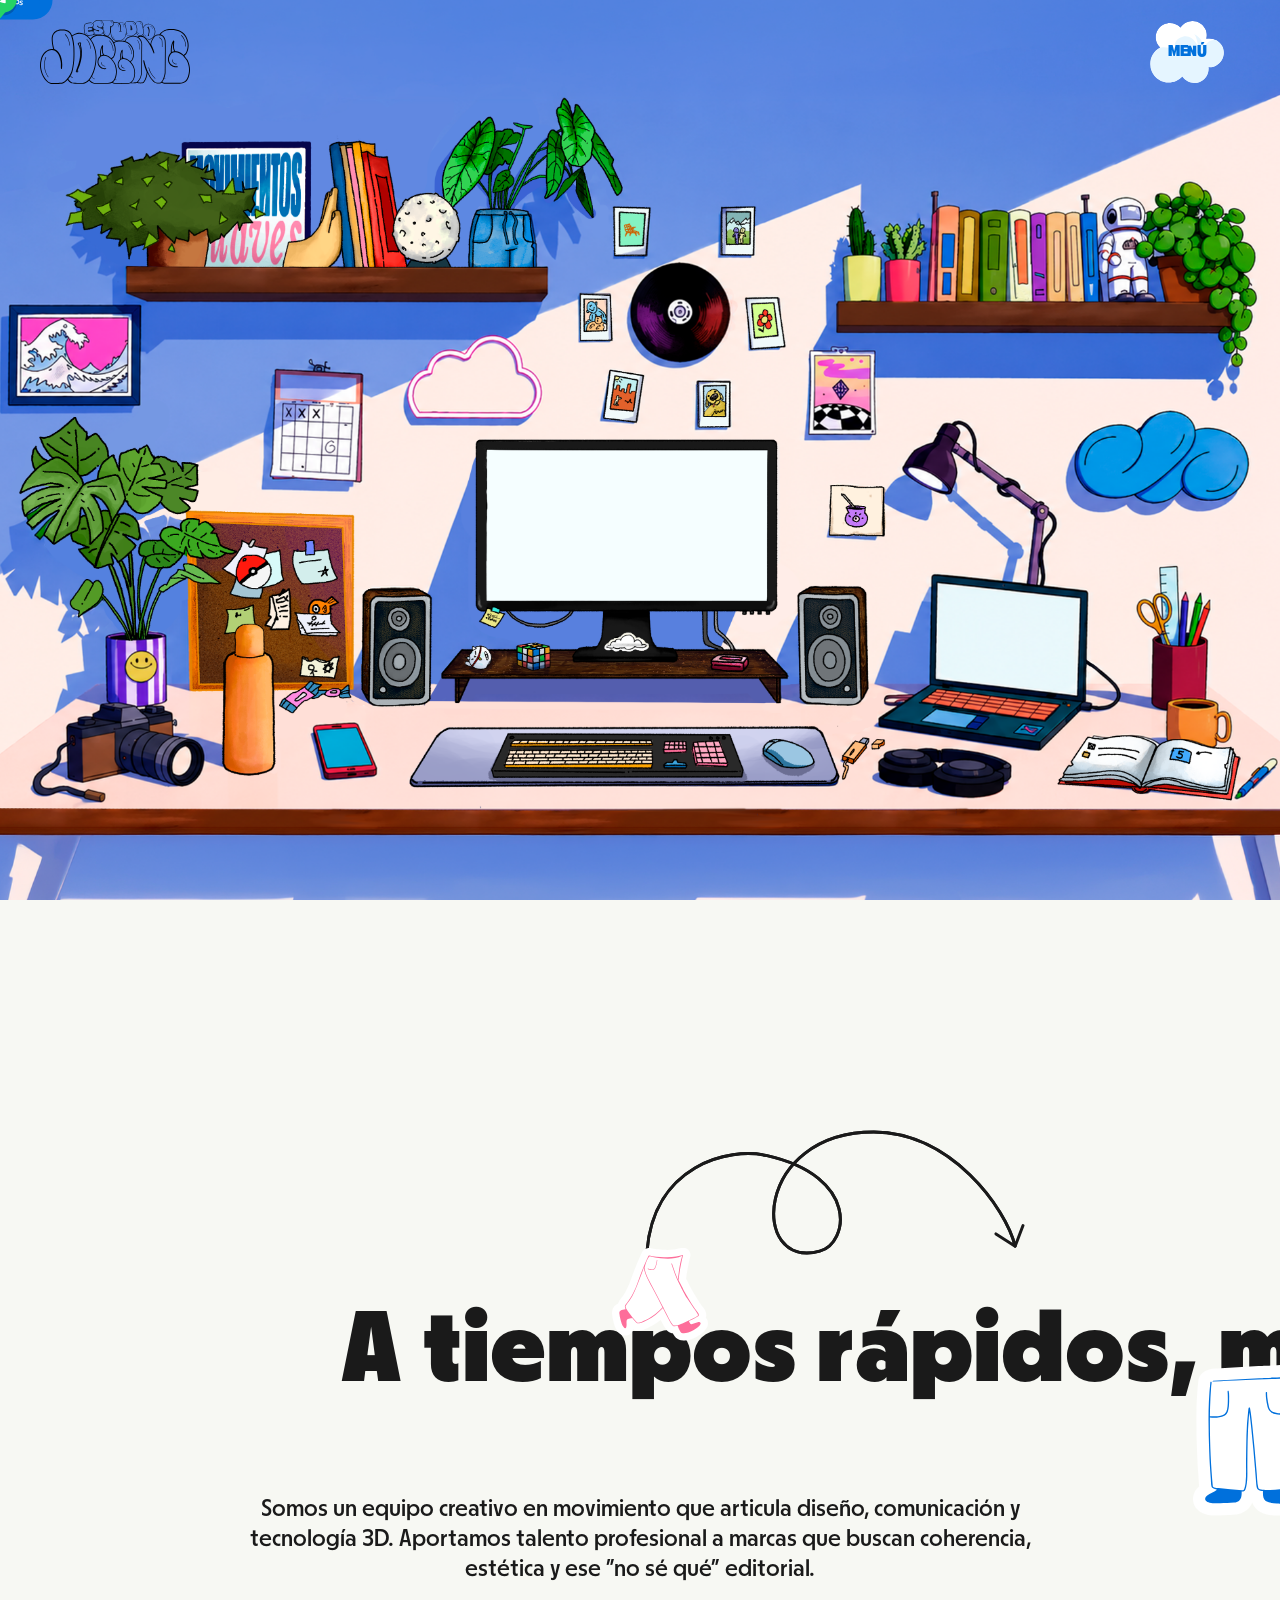
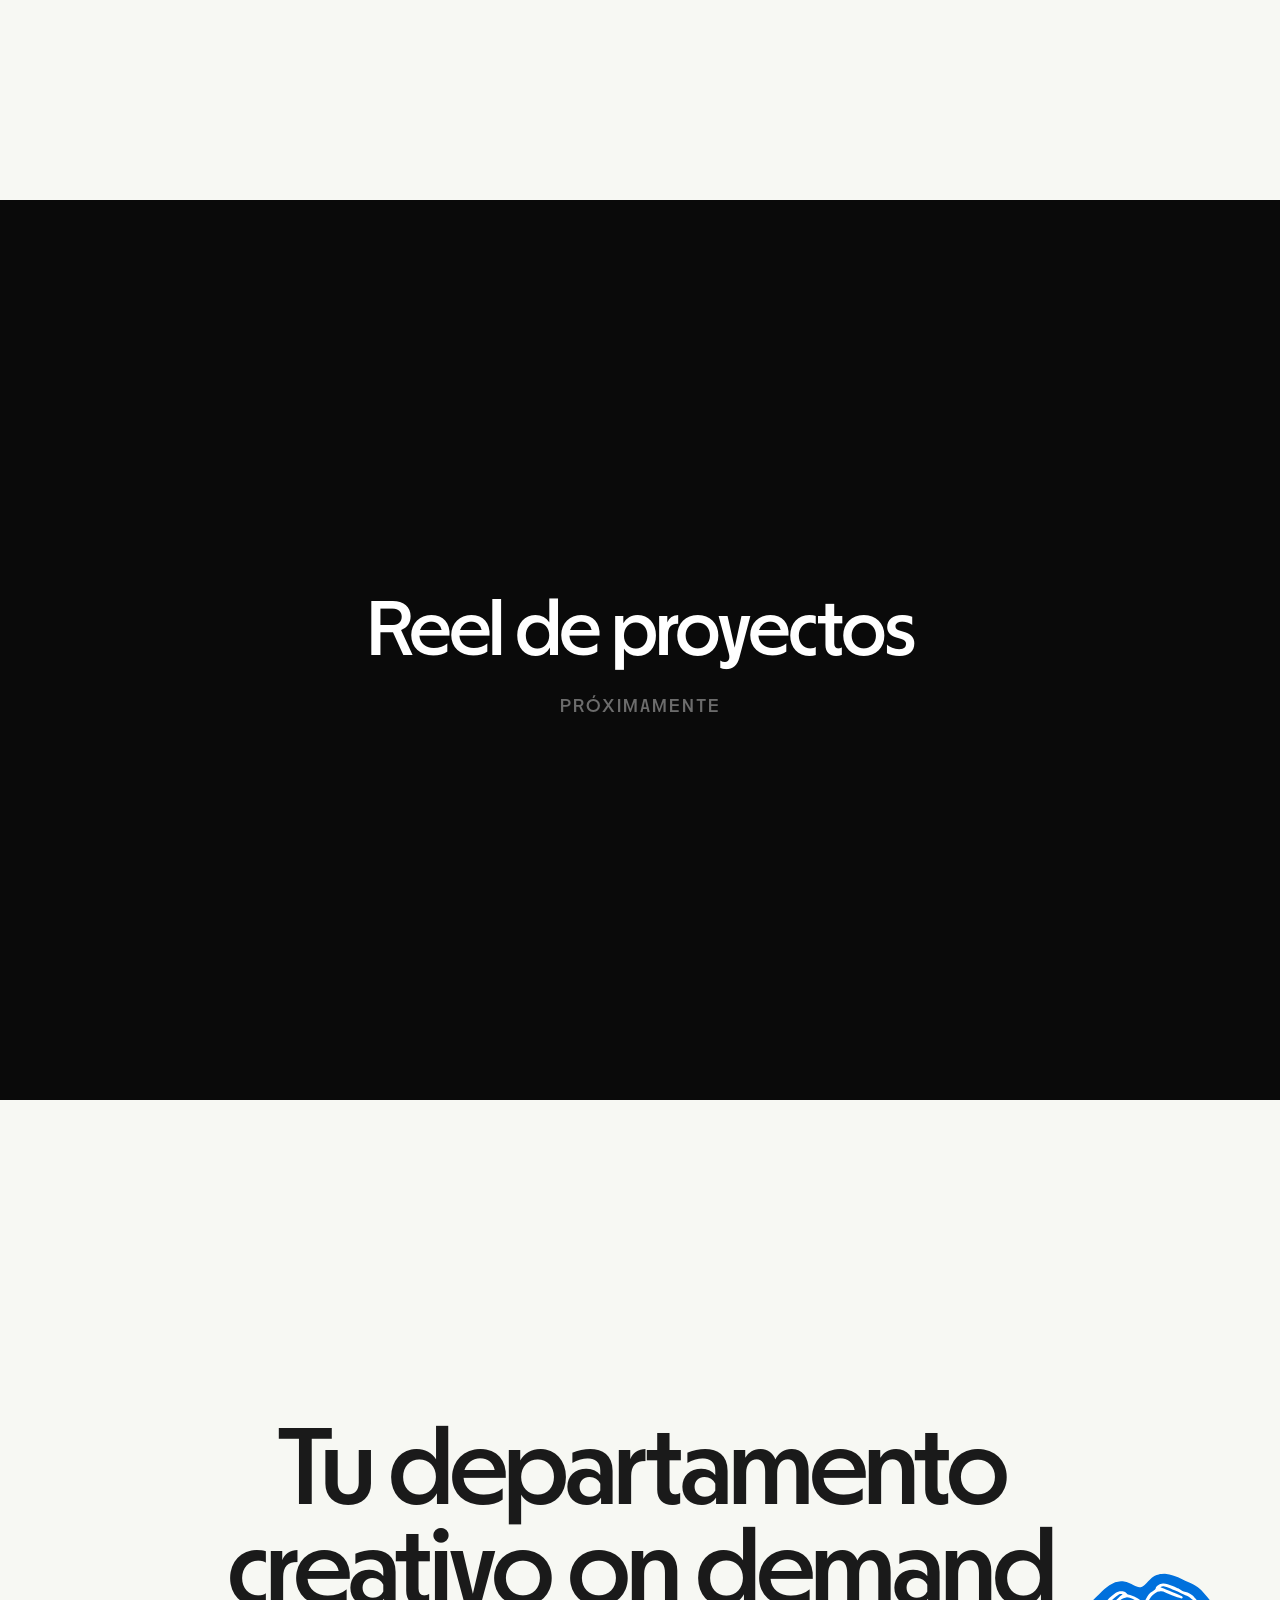
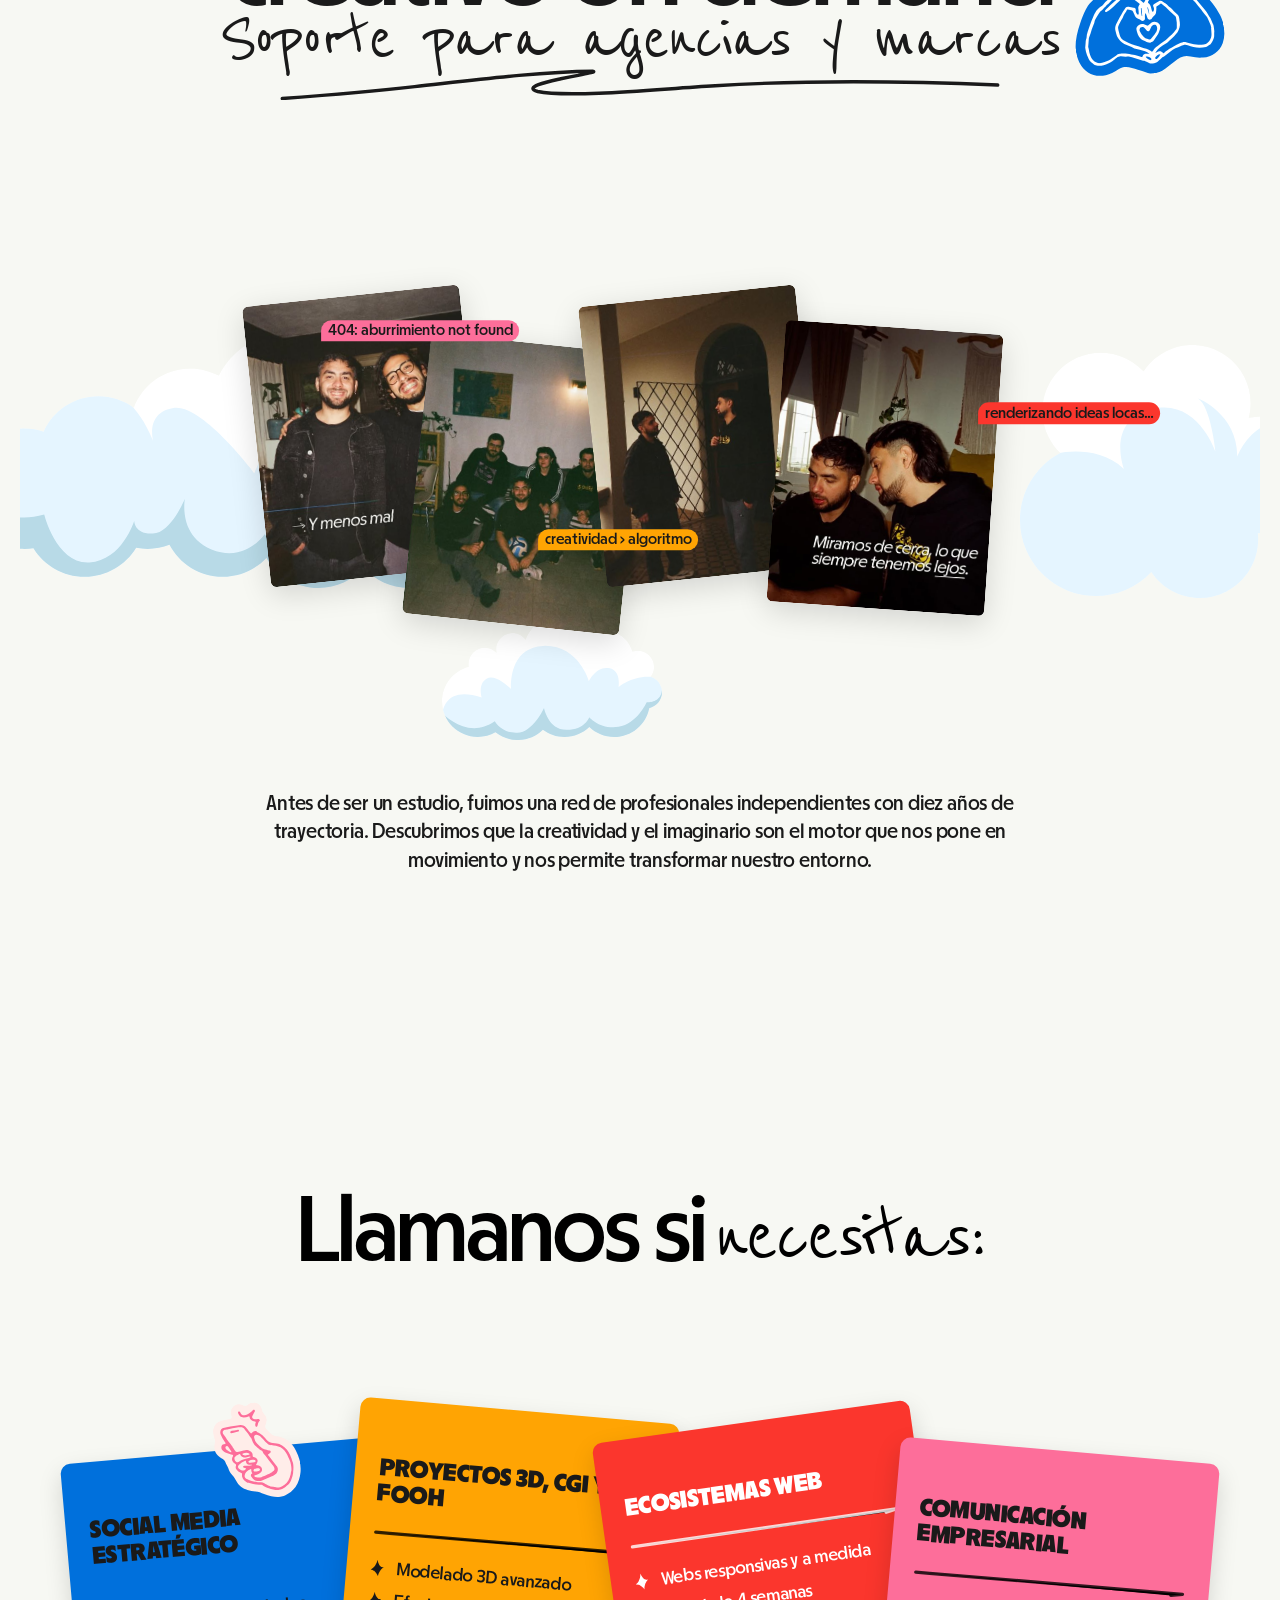
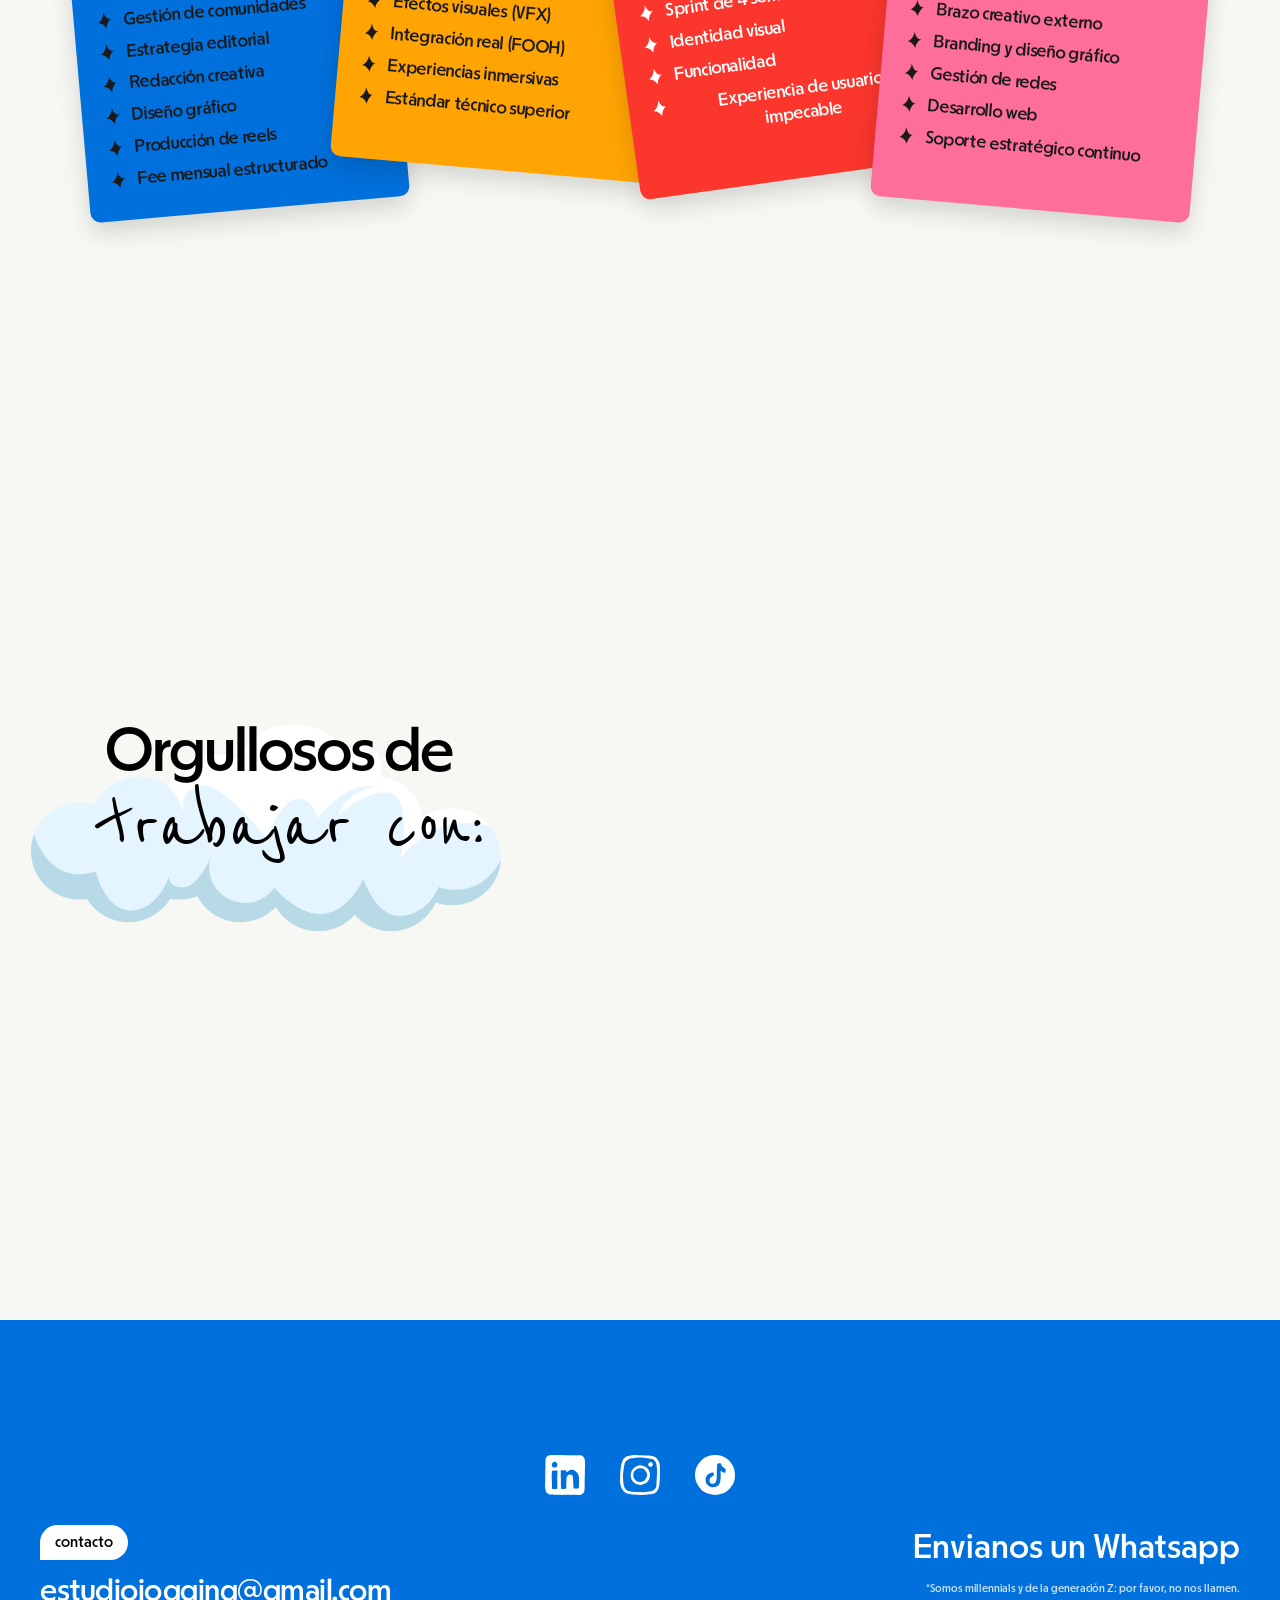
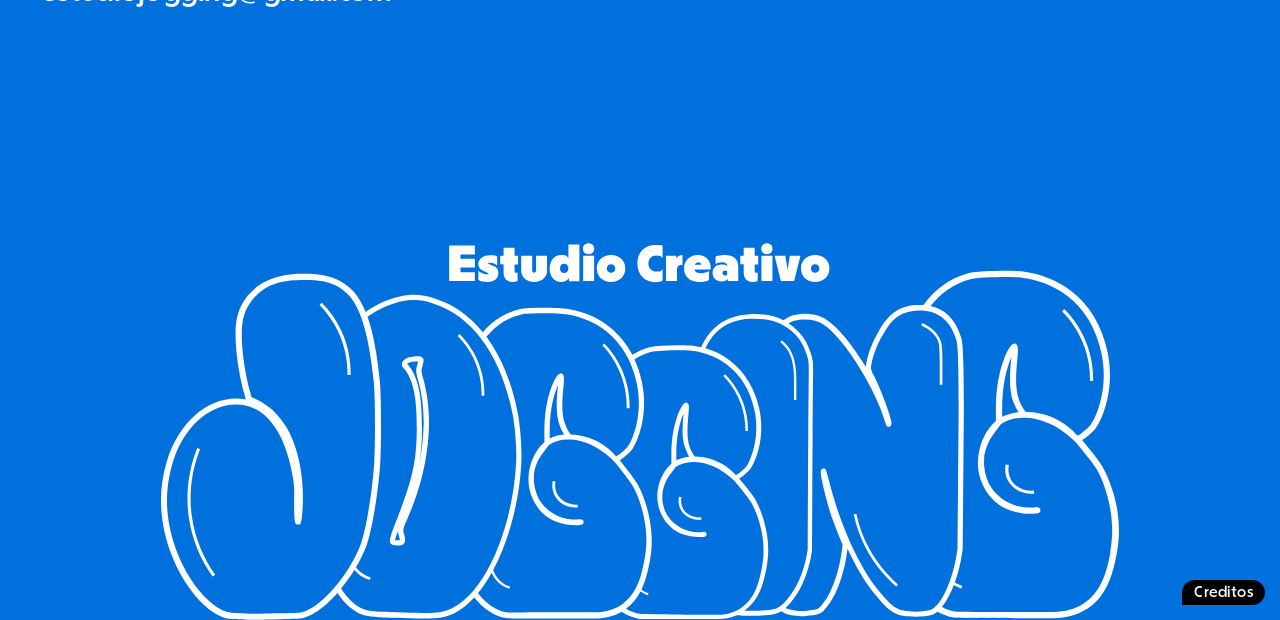
==== index.html @ d86912e8 "deploy: andiflorentin/estudio-jogging-web@3590c9b2a470a989cabe6163497bc3a2f02e5e1b" ====
<!DOCTYPE html><html lang="en"><head><meta charSet="utf-8"/><meta name="viewport" content="width=device-width, initial-scale=1"/><link rel="preload" as="image" href="/logo/Logo%20Estudio%20Jogging.svg"/><link rel="preload" as="image" href="/assets/Nubes/1nube.svg"/><link rel="preload" as="image" href="/assets/Nubes/2nube.svg"/><link rel="preload" as="image" href="/assets/HorizontalWords%20SVG/JOGGING_Pantaloncitos.svg"/><link rel="preload" as="image" href="/assets/HorizontalWords%20SVG/JOGGING_1_Pantaloncitos.svg"/><link rel="preload" as="image" href="/assets/HorizontalWords%20SVG/JOGGING_2_Pantaloncitos.svg"/><link rel="preload" as="image" href="/assets/Footer-Sticker SVG/footer-sticker-hands.svg"/><link rel="preload" as="image" href="/assets/Nubes/4nube.svg"/><link rel="preload" as="image" href="/assets/Nubes/6nube.svg"/><link rel="preload" as="image" href="/assets/Marquee-blob SVG/marquee-hand.svg"/><link rel="stylesheet" href="/_next/static/css/96d359ff6a597c1e.css" data-precedence="next"/><link rel="stylesheet" href="/_next/static/css/7c0051cf59b960ec.css" data-precedence="next"/><link rel="preload" as="script" fetchPriority="low" href="/_next/static/chunks/webpack-a4161638847bd8e0.js"/><script src="/_next/static/chunks/4bd1b696-5b2b1e7b5478d01a.js" async=""></script><script src="/_next/static/chunks/684-cfde107b9de9b596.js" async=""></script><script src="/_next/static/chunks/main-app-ea6a3e9a393dc346.js" async=""></script><script src="/_next/static/chunks/c15bf2b0-a2dc73281155e045.js" async=""></script><script src="/_next/static/chunks/350-74e6a8ab329375b2.js" async=""></script><script src="/_next/static/chunks/app/page-c627c456ef37b198.js" async=""></script><link rel="preload" as="image" href="/logo/Logo%20footer%20Jogging.svg"/><title>Estudio Jogging</title><meta name="description" content="Truus is a creative advertising agency specialising in brand strategy, social media, video production, and activations."/><link rel="icon" href="/logo/Isologo.svg"/><script src="/_next/static/chunks/polyfills-42372ed130431b0a.js" noModule=""></script></head><body><svg xmlns="http://www.w3.org/2000/svg" style="display:none" aria-hidden="true"><symbol id="bullet-icon" viewBox="0 0 13 16"><path d="M12.2765 7.03536V7.0403C12.2519 7.1343 12.0977 7.23633 12.0197 7.31177C11.5445 7.73351 11.0321 8.12803 10.6259 8.62706C10.3265 8.99562 10.0295 9.36293 9.75533 9.75128C9.66653 9.87186 9.55433 9.96647 9.47513 10.0901C9.39653 10.2157 9.34613 10.3579 9.26873 10.4865C9.18053 10.625 9.11813 10.7778 9.05033 10.9274C8.96213 11.1074 8.82353 11.2614 8.74373 11.4475C8.64773 11.6985 8.57213 11.9558 8.45573 12.1988C8.30093 12.6311 8.11493 13.0522 7.97573 13.49C7.89953 13.8171 7.91513 14.1585 7.81193 14.4806C7.72553 14.7793 7.71053 15.0873 7.71173 15.3964C7.70573 15.5127 7.73633 15.6951 7.65593 15.7483C7.62773 15.7557 7.58993 15.7199 7.55633 15.6617C7.44893 15.4645 7.40393 15.2326 7.29653 15.0279C7.13393 14.7094 6.87713 14.4559 6.68273 14.1572C6.57713 13.9989 6.48353 13.832 6.36533 13.6823C6.25973 13.5456 6.13073 13.4282 6.01673 13.2977C5.90753 13.1734 5.81633 13.0336 5.70653 12.9112C5.14013 12.3299 4.57133 11.7369 3.91793 11.2614C3.79493 11.1723 3.64673 11.1346 3.50753 11.0839C3.30113 10.9917 3.10253 10.8538 2.88293 10.7815C2.40293 10.6046 1.93733 10.3598 1.43633 10.2596C1.20593 10.2151 0.970727 10.212 0.736727 10.2107C0.555527 10.2052 0.0203267 10.2441 0.424127 9.98069C0.650927 9.83661 0.868127 9.68016 1.08713 9.52495C1.29353 9.3821 1.50893 9.25286 1.70393 9.09394C2.22653 8.61779 2.74913 8.15277 3.20813 7.60798C3.76013 6.9358 4.21373 6.18138 4.55453 5.36759C4.73033 4.99038 4.93673 4.62739 5.06693 4.23101C5.17553 3.83896 5.34293 3.46175 5.45093 3.07155C5.61113 2.35176 5.71013 1.61589 5.82173 0.888061C5.83433 0.813237 5.85113 0.755728 5.87093 0.750781C5.88893 0.744597 5.90873 0.775516 5.92793 0.829933C5.98313 0.989475 6.03353 1.15211 6.08753 1.31289C6.27773 1.91952 6.50993 2.51192 6.76673 3.08949C7.05473 3.75301 7.38413 4.41096 7.84553 4.96812C8.09333 5.25134 8.31833 5.55743 8.55593 5.84807C8.89613 6.20302 9.29213 6.52458 9.72413 6.73854C9.95513 6.85417 10.2005 6.95126 10.4573 6.98774C10.6247 7.01433 10.7819 7.0737 10.9523 7.09101C11.3123 7.12379 11.6693 7.03288 12.0257 6.99826C12.1391 6.98774 12.2645 6.96857 12.2759 7.03659L12.2765 7.03536Z" fill="currentColor"></path></symbol><symbol id="card-divider" viewBox="0 0 250 5"><path d="M2.0019 3.05432C84.0122 2.70675 166.022 2.34756 248.04 2C244.505 2.66037 240.969 3.32077 237.434 3.98115" stroke="currentColor" stroke-width="3" stroke-linecap="round" stroke-linejoin="round"></path></symbol></svg><div class="cursor-bubble">click</div><header class="main-header"><div class="nav-overlay"></div><nav class="navbar"><div class="nav-center" style="cursor:url(&#x27;/assets/Cursor SVG/cursor-pointer.svg&#x27;) 12 12, pointer"><img class="logo-truus" src="/logo/Logo%20Estudio%20Jogging.svg" alt="Jogging" height="40"/></div><div class="nav-left" style="cursor:url(&#x27;/assets/Cursor SVG/cursor-pointer.svg&#x27;) 12 12, pointer"><div class="nav-hover-trigger"><div class="logo-work-container"><img src="/assets/Nubes/1nube.svg" width="60" height="55" class="nav-bar__work-blob-svg" alt="" aria-hidden="true"/><span class="logo-work-text">MENÚ</span></div><div class="nav-popout nav-work-box"><div class="nav-popout-inner"><div class="nav-work-item"><div class="nav-work-item__text"><span class="nav-work-badge badge-rosa">Nosotros</span><h4 class="nav-work-title">¿quiénes están detrás del estudio?</h4></div></div><div class="nav-work-item"><div class="nav-work-item__text"><span class="nav-work-badge badge-naranja">Proyectos</span><h4 class="nav-work-title">lo que creamos para otras marcas</h4></div></div><div class="nav-work-item"><div class="nav-work-item__text"><span class="nav-work-badge badge-azul">Servicios</span><h4 class="nav-work-title">¿qué podemos hacer por tu marca?</h4></div></div><div class="nav-work-item"><div class="nav-work-item__text"><span class="nav-work-badge badge-crema">Contacto</span><h4 class="nav-work-title">¿empezamos algo juntos?</h4></div></div><a href="https://wa.me/NUMERO" target="_blank" rel="noopener noreferrer" class="nav-work-btn"><span class="nav-work-btn__text">Hablemos</span></a></div></div></div></div></nav><div class="vimeo-mute-bubble is--muted" style="pointer-events:none"><div class="vimeo-mute-bubble__blob"><img src="/assets/Nubes/2nube.svg" alt="" class="vimeo-mute-bubble__blob-svg"/><div class="vimeo-mute-bubble__icon vimeo-mute-bubble__mute"><svg viewBox="0 0 54 54" fill="none" xmlns="http://www.w3.org/2000/svg"><path d="M12.3818 8.50039C12.8934 7.92803 13.7447 7.84041 14.3584 8.26992C14.3696 8.28308 14.3799 8.29711 14.3916 8.30996L14.501 8.41738L52.001 41.9174L52.1201 42.0141C52.6204 42.5885 52.6243 43.4317 52.1182 43.9984C51.6007 44.5775 50.7353 44.6609 50.1201 44.2143L50.001 44.1176L44.999 39.6488C44.2681 40.687 43.4506 41.6601 42.5557 42.5551C41.9699 43.1407 41.0203 43.1408 40.4346 42.5551C39.8493 41.9693 39.8492 41.0197 40.4346 40.434C41.2902 39.5783 42.0647 38.6412 42.7451 37.6361L37.8271 33.2416C37.2776 34.1931 36.6101 35.068 35.8389 35.8393C35.2532 36.4247 34.3035 36.4246 33.7178 35.8393C33.1321 35.2534 33.132 34.3029 33.7178 33.7172C34.452 32.9828 35.0644 32.1286 35.5273 31.1879L29 25.3559V43.4994C28.9999 44.0475 28.7004 44.5517 28.2197 44.8148C27.7389 45.0778 27.1531 45.0583 26.6914 44.7631L14.6846 37.0785C14.6042 37.0272 14.5104 36.9995 14.415 36.9994H8.5C6.56706 36.9994 5.0001 35.4323 5 33.4994V20.4994C5.00017 18.5666 6.56711 16.9994 8.5 16.9994H14.415C14.5105 16.9994 14.6042 16.9718 14.6846 16.9203L17.5225 15.1029L12.501 10.6176L12.3916 10.5102C11.8788 9.94899 11.8646 9.07956 12.3818 8.50039Z" fill="currentColor"></path><path d="M40.4346 11.4428C41.0203 10.8572 41.9699 10.8573 42.5557 11.4428C46.5351 15.4222 48.9998 20.924 49 26.9984C49 29.5023 48.5806 31.909 47.8096 34.1518L45.3447 31.9506C45.7703 30.3718 46 28.712 46 26.9984C45.9998 21.7516 43.8744 17.0037 40.4346 13.5639C39.8492 12.9782 39.8492 12.0285 40.4346 11.4428Z" fill="currentColor"></path><path d="M33.7178 18.1615C34.3035 17.576 35.2531 17.576 35.8389 18.1615C38.0388 20.3616 39.4237 23.3831 39.4961 26.725L35.8018 23.4242C35.3201 22.2398 34.6083 21.1732 33.7178 20.2826C33.1321 19.6968 33.132 18.7472 33.7178 18.1615Z" fill="currentColor"></path><path d="M26.6914 9.23574C27.153 8.94049 27.7389 8.92026 28.2197 9.18301C28.7004 9.44611 28.9999 9.95137 29 10.4994V17.348L22.7451 11.7602L26.6914 9.23574Z" fill="currentColor"></path></svg></div><div class="vimeo-mute-bubble__icon vimeo-mute-bubble__unmute"><svg viewBox="0 0 54 54" fill="none" xmlns="http://www.w3.org/2000/svg"><path d="M29 10.5C29 9.95184 28.701 9.44732 28.2202 9.18416C27.7392 8.921 27.1532 8.9411 26.6914 9.2366L14.6843 16.9211C14.6039 16.9726 14.5103 17 14.4148 17H8.5C6.567 17 5 18.567 5 20.5V33.5C5 35.433 6.567 37 8.5 37H14.4148C14.5103 37 14.6039 37.0274 14.6843 37.0788L26.6914 44.7634C27.1532 45.0588 27.7392 45.079 28.2202 44.8158C28.701 44.5526 29 44.0482 29 43.5V10.5Z" fill="currentColor"></path><path d="M40.435 11.4432C41.0208 10.8575 41.9704 10.8575 42.5562 11.4432C46.5358 15.4228 49 20.9249 49 26.9996C49 33.0744 46.5358 38.5764 42.5562 42.556C41.9704 43.1418 41.0208 43.1418 40.435 42.556C39.8492 41.9702 39.8492 41.0204 40.435 40.4346C43.875 36.9946 46 32.2468 46 26.9996C46 21.7525 43.875 17.0045 40.435 13.5646C39.8492 12.9788 39.8492 12.029 40.435 11.4432Z" fill="currentColor"></path><path d="M35.8388 18.162C35.253 17.5762 34.3032 17.5762 33.7174 18.162C33.1316 18.7478 33.1316 19.6975 33.7174 20.2833C35.4382 22.0041 36.5 24.377 36.5 27.0008C36.5 29.6246 35.4382 31.9976 33.7174 33.7184C33.1316 34.3042 33.1316 35.2538 33.7174 35.8396C34.3032 36.4254 35.253 36.4254 35.8388 35.8396C38.0992 33.5792 39.5 30.4522 39.5 27.0008C39.5 23.5494 38.0992 20.4224 35.8388 18.162Z" fill="currentColor"></path></svg></div></div></div><div class="vimeo-hero is-muted"><video poster="/assets/Eimg_hero.png" autoPlay="" loop="" muted="" playsInline="" class="vimeo-hero__iframe" style="object-fit:cover;background-color:#111"></video><audio src="/fassounds-good-night-lofi-cozy-chill-music-160166.mp3" autoPlay="" loop="" muted=""></audio><div class="vimeo-hero__fade"></div><a href="#cards-wrapper" class="vimeo-hero__projects-btn">Proyectos</a><a href="mailto:estudiojogging@gmail.com" class="vimeo-hero__laptop-contact">Contáctanos</a><a href="https://wa.me/NUMERO" target="_blank" rel="noopener noreferrer" class="vimeo-hero__phone-whatsapp" aria-label="WhatsApp"><svg viewBox="0 0 24 24" fill="none" xmlns="http://www.w3.org/2000/svg"><path d="M6.62 10.79a15.053 15.053 0 006.59 6.59l2.2-2.2a1 1 0 011.01-.24c1.12.37 2.33.57 3.58.57a1 1 0 011 1V20a1 1 0 01-1 1C10.4 21 3 13.6 3 4a1 1 0 011-1h3.5a1 1 0 011 1c0 1.25.2 2.46.57 3.58a1 1 0 01-.25 1.01l-2.2 2.2z" fill="currentColor"></path></svg></a></div></header><section class="horizontal-words-section content-section"><div class="horizontal-words__relative"><div class="horizontal-words__sticker-svg"><svg xmlns="http://www.w3.org/2000/svg" width="100%" viewBox="0 0 386 127" fill="none" class="horizontal-words__arrow-svg"><path d="M2 123C9 35.9999 84.5 17 124 25.9999C217.764 47.3635 207 115 177.5 123C105.777 142.45 110.737 1.99991 232.5 2C310.5 2.00006 366.5 79 376 118L356.5 105.5" stroke="currentColor" stroke-width="3" stroke-linecap="round" stroke-linejoin="round"></path><path d="M2 123C9 35.9999 84.5 17 124 25.9999C217.764 47.3635 207 115 177.5 123C105.777 142.45 110.737 1.99991 232.5 2C310.5 2.00006 366.5 79 376 118L384 97" stroke="currentColor" stroke-width="3" stroke-linecap="round" stroke-linejoin="round"></path></svg><img src="/assets/HorizontalWords%20SVG/JOGGING_Pantaloncitos.svg" alt="" class="horizontal-words__sticker-watch"/><img src="/assets/HorizontalWords%20SVG/JOGGING_1_Pantaloncitos.svg" alt="" class="horizontal-words__sticker-cursor"/><img src="/assets/HorizontalWords%20SVG/JOGGING_2_Pantaloncitos.svg" alt="" class="horizontal-words__sticker-phone"/><svg xmlns="http://www.w3.org/2000/svg" width="100%" viewBox="0 0 140 127" fill="none" class="horizontal-words__arrow-end-svg"><path d="M2.03125 2.42188C100.469 2.42188 130.156 52.4219 118.437 125.078L99.6875 107.891" stroke="currentColor" stroke-width="3" stroke-linecap="round" stroke-linejoin="round"></path><path d="M2.03125 2.42188C100.469 2.42188 130.156 52.4219 118.438 125.078L137.969 110.234" stroke="currentColor" stroke-width="3" stroke-linecap="round" stroke-linejoin="round"></path></svg><h2 class="display horizontal-words__h2" aria-label="A tiempos rápidos, movimientos suaves."><div class="letter" aria-hidden="true" style="position:relative;display:inline-block">A</div> <div class="letter" aria-hidden="true" style="position:relative;display:inline-block">t</div><div class="letter" aria-hidden="true" style="position:relative;display:inline-block">i</div><div class="letter" aria-hidden="true" style="position:relative;display:inline-block">e</div><div class="letter" aria-hidden="true" style="position:relative;display:inline-block">m</div><div class="letter" aria-hidden="true" style="position:relative;display:inline-block">p</div><div class="letter" aria-hidden="true" style="position:relative;display:inline-block">o</div><div class="letter" aria-hidden="true" style="position:relative;display:inline-block">s</div> <div class="letter" aria-hidden="true" style="position:relative;display:inline-block">r</div><div class="letter" aria-hidden="true" style="position:relative;display:inline-block">á</div><div class="letter" aria-hidden="true" style="position:relative;display:inline-block">p</div><div class="letter" aria-hidden="true" style="position:relative;display:inline-block">i</div><div class="letter" aria-hidden="true" style="position:relative;display:inline-block">d</div><div class="letter" aria-hidden="true" style="position:relative;display:inline-block">o</div><div class="letter" aria-hidden="true" style="position:relative;display:inline-block">s</div><div class="letter" aria-hidden="true" style="position:relative;display:inline-block">,</div> <div class="letter" aria-hidden="true" style="position:relative;display:inline-block">m</div><div class="letter" aria-hidden="true" style="position:relative;display:inline-block">o</div><div class="letter" aria-hidden="true" style="position:relative;display:inline-block">v</div><div class="letter" aria-hidden="true" style="position:relative;display:inline-block">i</div><div class="letter" aria-hidden="true" style="position:relative;display:inline-block">m</div><div class="letter" aria-hidden="true" style="position:relative;display:inline-block">i</div><div class="letter" aria-hidden="true" style="position:relative;display:inline-block">e</div><div class="letter" aria-hidden="true" style="position:relative;display:inline-block">n</div><div class="letter" aria-hidden="true" style="position:relative;display:inline-block">t</div><div class="letter" aria-hidden="true" style="position:relative;display:inline-block">o</div><div class="letter" aria-hidden="true" style="position:relative;display:inline-block">s</div> <div class="letter" aria-hidden="true" style="position:relative;display:inline-block">s</div><div class="letter" aria-hidden="true" style="position:relative;display:inline-block">u</div><div class="letter" aria-hidden="true" style="position:relative;display:inline-block">a</div><div class="letter" aria-hidden="true" style="position:relative;display:inline-block">v</div><div class="letter" aria-hidden="true" style="position:relative;display:inline-block">e</div><div class="letter" aria-hidden="true" style="position:relative;display:inline-block">s</div><div class="letter" aria-hidden="true" style="position:relative;display:inline-block">.</div></h2></div></div><div class="horizontal-words__bottom-text"><div class="horizontal-words__bottom-text-l">Somos un equipo creativo en movimiento que articula diseño, comunicación y tecnología 3D. Aportamos talento profesional a marcas que buscan coherencia, estética y ese &quot;no sé qué&quot; editorial.</div></div></section><main><section class="showreel-section" id="showreel-section"><div class="showreel__content"><h2 class="showreel__title">Reel de proyectos</h2><p class="showreel__subtitle">próximamente</p></div></section><div class="content-section motion-cards-wrapper"><section class="motion-card-section" id="motion-card-section"><div class="motion-card__heading"><h2 class="motion-card__title">Tu departamento<br/>creativo on demand</h2><p class="motion-card__subtitle">Soporte para agencias y marcas<span class="motion-card__sticker motion-card__sticker--top"><img src="/assets/Footer-Sticker SVG/footer-sticker-hands.svg" alt="Green heart hands sticker" class="motion-card__sticker-img"/></span></p><svg xmlns="http://www.w3.org/2000/svg" width="100%" viewBox="0 0 634 28" fill="none" class="motion-card__underline-svg"><path class="motion-card__underline-path" d="M2 26C41.0237 23.1556 79.9927 19.9419 118.634 15.5521C169.106 9.98633 227.314 2.42393 275.206 2C280.46 2.57436 264.768 4.99488 262.462 5.55556C257.837 6.43078 252.529 7.47009 247.317 8.59146C239.594 10.3556 212.496 15.8393 226.932 19.8051C239.594 22.6359 263.663 21.9521 280.978 21.3504C314.817 19.9829 349.311 16.7419 383.204 14.7863C465.931 9.5077 549.191 10.547 632 14.1436" stroke="currentColor" stroke-width="3" stroke-linecap="round" stroke-linejoin="round"></path></svg></div><div class="motion-card__cards-area"><div class="motion-card__blob"><img src="/assets/Nubes/4nube.svg" alt="" class="motion-card__blob-svg"/></div><img src="/assets/Nubes/6nube.svg" alt="" aria-hidden="true" class="motion-card__cloud motion-card__cloud--bottom"/><img src="/assets/Nubes/1nube.svg" alt="" aria-hidden="true" class="motion-card__cloud motion-card__cloud--right"/><div class="motion-card__cards"><div class="motion-card__card motion-card__card--1"><div class="motion-card__card-image"><img src="/assets/Equipo/equipo-1.jpg" loading="lazy" width="1000" height="1000" alt="" class="cover-image"/></div></div><div class="motion-card__card motion-card__card--2"><div class="motion-card__card-image"><img src="/assets/Equipo/equipo-2.jpg" loading="lazy" width="1000" height="1000" alt="" class="cover-image"/></div></div><div class="motion-card__card motion-card__card--3"><div class="motion-card__card-image"><img src="/assets/Equipo/equipo-3.jpg" loading="lazy" width="1000" height="1000" alt="" class="cover-image"/></div></div><div class="motion-card__card motion-card__card--4"><div class="motion-card__card-image"><img src="/assets/Equipo/equipo-4.jpg" loading="lazy" width="1000" height="1000" alt="" class="cover-image"/></div></div></div><div class="motion-card__floating-labels"><div class="motion-card__floating-label motion-card__floating-label--pink"><p class="motion-card__floating-text">404: aburrimiento not found</p></div><div class="motion-card__floating-label motion-card__floating-label--orange"><p class="motion-card__floating-text">creatividad &gt; algoritmo</p></div><div class="motion-card__floating-label motion-card__floating-label--red"><p class="motion-card__floating-text">renderizando ideas locas…</p></div></div></div><div class="motion-card__footer-text"><p class="motion-card__description">Antes de ser un estudio, fuimos una red de profesionales independientes con diez años de trayectoria. Descubrimos que la creatividad y el imaginario son el motor que nos pone en movimiento y nos permite transformar nuestro entorno.</p></div></section></div><div class="content-section service-cards-wrapper"><div class="title-container"><h2 class="main-title">Llamanos si <span class="italic-text">necesitas:</span></h2><svg xmlns="http://www.w3.org/2000/svg" width="160" viewBox="0 0 159 17" fill="none" class="title-underline-svg"><path d="M1 12.1515C53.0771 5.7187 105.529 2.30552 158 1.93652" stroke="currentColor" stroke-width="2" stroke-linecap="round" stroke-linejoin="round"></path><path d="M30.2672 15.9461C64.1899 12.8158 98.2663 11.3583 132.33 11.5735" stroke="currentColor" stroke-width="2" stroke-linecap="round" stroke-linejoin="round"></path></svg></div><div class="cards-wrapper" id="cards-wrapper"><div class="card card-darkblue"><div class="card-sticker sticker-phone"><img src="/assets/Card-Sticker SVG/sticker-phone.svg" alt="" width="100%" loading="lazy" aria-hidden="true"/></div><h3 class="card-title">social media estratégico</h3><svg width="100%" height="10" class="card-divider-svg" aria-hidden="true"><use href="#card-divider"></use></svg><ul class="card-list"><li><svg xmlns="http://www.w3.org/2000/svg" width="13" height="16" class="services-card__bullet-svg" aria-hidden="true"><use href="#bullet-icon"></use></svg>Gestión de comunidades</li><li><svg xmlns="http://www.w3.org/2000/svg" width="13" height="16" class="services-card__bullet-svg" aria-hidden="true"><use href="#bullet-icon"></use></svg>Estrategia editorial</li><li><svg xmlns="http://www.w3.org/2000/svg" width="13" height="16" class="services-card__bullet-svg" aria-hidden="true"><use href="#bullet-icon"></use></svg>Redacción creativa</li><li><svg xmlns="http://www.w3.org/2000/svg" width="13" height="16" class="services-card__bullet-svg" aria-hidden="true"><use href="#bullet-icon"></use></svg>Diseño gráfico</li><li><svg xmlns="http://www.w3.org/2000/svg" width="13" height="16" class="services-card__bullet-svg" aria-hidden="true"><use href="#bullet-icon"></use></svg>Producción de reels</li><li><svg xmlns="http://www.w3.org/2000/svg" width="13" height="16" class="services-card__bullet-svg" aria-hidden="true"><use href="#bullet-icon"></use></svg>Fee mensual estructurado</li></ul></div><div class="card card-orange"><div class="card-sticker sticker-smiley"><img src="/assets/Card-Sticker SVG/sticker-smiley.svg" alt="" width="100%" loading="lazy" aria-hidden="true"/></div><h3 class="card-title">proyectos 3D, CGI y FOOH</h3><svg width="100%" height="10" class="card-divider-svg" aria-hidden="true"><use href="#card-divider"></use></svg><ul class="card-list"><li><svg xmlns="http://www.w3.org/2000/svg" width="13" height="16" class="services-card__bullet-svg" aria-hidden="true"><use href="#bullet-icon"></use></svg>Modelado 3D avanzado</li><li><svg xmlns="http://www.w3.org/2000/svg" width="13" height="16" class="services-card__bullet-svg" aria-hidden="true"><use href="#bullet-icon"></use></svg>Efectos visuales (VFX)</li><li><svg xmlns="http://www.w3.org/2000/svg" width="13" height="16" class="services-card__bullet-svg" aria-hidden="true"><use href="#bullet-icon"></use></svg>Integración real (FOOH)</li><li><svg xmlns="http://www.w3.org/2000/svg" width="13" height="16" class="services-card__bullet-svg" aria-hidden="true"><use href="#bullet-icon"></use></svg>Experiencias inmersivas</li><li><svg xmlns="http://www.w3.org/2000/svg" width="13" height="16" class="services-card__bullet-svg" aria-hidden="true"><use href="#bullet-icon"></use></svg>Estándar técnico superior</li></ul></div><div class="card card-maroon"><div class="card-sticker sticker-hand"><img src="/assets/Card-Sticker SVG/sticker-hand.svg" alt="" width="100%" loading="lazy" aria-hidden="true"/></div><h3 class="card-title">ecosistemas web</h3><svg width="100%" height="10" class="card-divider-svg" aria-hidden="true"><use href="#card-divider"></use></svg><ul class="card-list"><li><svg xmlns="http://www.w3.org/2000/svg" width="13" height="16" class="services-card__bullet-svg" aria-hidden="true"><use href="#bullet-icon"></use></svg>Webs responsivas y a medida</li><li><svg xmlns="http://www.w3.org/2000/svg" width="13" height="16" class="services-card__bullet-svg" aria-hidden="true"><use href="#bullet-icon"></use></svg>Sprint de 4 semanas</li><li><svg xmlns="http://www.w3.org/2000/svg" width="13" height="16" class="services-card__bullet-svg" aria-hidden="true"><use href="#bullet-icon"></use></svg>Identidad visual</li><li><svg xmlns="http://www.w3.org/2000/svg" width="13" height="16" class="services-card__bullet-svg" aria-hidden="true"><use href="#bullet-icon"></use></svg>Funcionalidad</li><li><svg xmlns="http://www.w3.org/2000/svg" width="13" height="16" class="services-card__bullet-svg" aria-hidden="true"><use href="#bullet-icon"></use></svg>Experiencia de usuario impecable</li></ul></div><div class="card card-pink"><div class="card-sticker sticker-heart"><img src="/assets/Card-Sticker SVG/sticker-heart.svg" alt="" width="100%" loading="lazy" aria-hidden="true"/></div><h3 class="card-title">comunicación empresarial</h3><svg width="100%" height="10" class="card-divider-svg" aria-hidden="true"><use href="#card-divider"></use></svg><ul class="card-list"><li><svg xmlns="http://www.w3.org/2000/svg" width="13" height="16" class="services-card__bullet-svg" aria-hidden="true"><use href="#bullet-icon"></use></svg>Brazo creativo externo</li><li><svg xmlns="http://www.w3.org/2000/svg" width="13" height="16" class="services-card__bullet-svg" aria-hidden="true"><use href="#bullet-icon"></use></svg>Branding y diseño gráfico</li><li><svg xmlns="http://www.w3.org/2000/svg" width="13" height="16" class="services-card__bullet-svg" aria-hidden="true"><use href="#bullet-icon"></use></svg>Gestión de redes</li><li><svg xmlns="http://www.w3.org/2000/svg" width="13" height="16" class="services-card__bullet-svg" aria-hidden="true"><use href="#bullet-icon"></use></svg>Desarrollo web</li><li><svg xmlns="http://www.w3.org/2000/svg" width="13" height="16" class="services-card__bullet-svg" aria-hidden="true"><use href="#bullet-icon"></use></svg>Soporte estratégico continuo</li></ul></div></div></div></main><section class="Double-marquee"><div class="marquee-left"><div class="marquee-text-container"><h2>Orgullosos de<br/><span class="text-with">trabajar con:<svg xmlns="http://www.w3.org/2000/svg" class="marquee-underline" viewBox="0 0 159 17" fill="none"><path d="M1 12.1515C53.0771 5.7187 105.529 2.30552 158 1.93652" stroke="currentColor" stroke-width="2" stroke-linecap="round" stroke-linejoin="round"></path><path d="M30.2672 15.9461C64.1899 12.8158 98.2663 11.3583 132.33 11.5735" stroke="currentColor" stroke-width="2" stroke-linecap="round" stroke-linejoin="round"></path></svg></span></h2></div><div class="marquee-blob-container"><img src="/assets/Nubes/4nube.svg" class="marquee-blob" alt="" aria-hidden="true"/><div class="marquee-svg-container"><div class="marquee-svg-item"><img src="/assets/Marquee-blob SVG/marquee-hand.svg" width="100%" alt="" aria-hidden="true"/></div><div class="marquee-svg-item"><svg xmlns="http://www.w3.org/2000/svg" width="100%" viewBox="0 0 386 127" fill="none"><path d="M2 123C9 35.9999 84.5 17 124 25.9999C217.764 47.3635 207 115 177.5 123C105.777 142.45 110.737 1.99991 232.5 2C310.5 2.00006 366.5 79 376 118L356.5 105.5" stroke="currentColor" stroke-width="3" stroke-linecap="round" stroke-linejoin="round"></path><path d="M2 123C9 35.9999 84.5 17 124 25.9999C217.764 47.3635 207 115 177.5 123C105.777 142.45 110.737 1.99991 232.5 2C310.5 2.00006 366.5 79 376 118L384 97" stroke="currentColor" stroke-width="3" stroke-linecap="round" stroke-linejoin="round"></path></svg></div></div></div></div><div class="marquee-right"><div class="marquee-column"><div class="marquee-track"></div></div><div class="marquee-column"><div class="marquee-track"></div></div></div></section><footer class="main-footer"><div class="footer-inner"><div class="footer-socials" id="footer-socials"><a href="https://www.linkedin.com/company/truus/" target="_blank" rel="noopener noreferrer" class="single-social w-inline-block" aria-label="LinkedIn"><svg xmlns="http://www.w3.org/2000/svg" width="30" height="30" viewBox="0 0 40 40" fill="none" data-wiggle-target="" aria-hidden="true"><path d="M35.9969 11.5666C35.9721 11.0166 35.8451 10.4418 35.9164 9.88408C36.0248 9.1955 36.0031 8.51315 35.856 7.82457C35.5029 5.31796 33.4912 3.9003 31.0288 4.22901C29.4848 4.3365 27.9935 4.33494 26.4603 4.23212C25.0355 4.21654 23.6092 4.20875 22.1845 4.11528C21.5278 4.06855 20.8511 4.18695 20.213 4.17604C18.5869 4.09503 16.9299 4.00623 15.3007 4C14.2074 4.07634 13.1063 3.96417 12.0222 4.12775C10.5943 4.13553 9.13087 3.81617 7.73089 4.21966C5.8756 4.53902 4.31146 5.98317 4.46013 7.96166C4.47717 8.73593 4.34089 9.50084 4.30217 10.2735C4.37186 11.3469 4.32385 12.4234 4.32076 13.4952C4.33624 13.9049 4.40283 14.3162 4.39974 14.7259C4.39354 15.2992 4.12408 15.8289 4.16434 16.3991C4.26346 18.0115 4.23093 19.6379 4.17828 21.2596C4.19067 22.3315 4.25107 23.4064 4.22009 24.4689C4.25262 25.6404 4.08226 26.801 4.00018 27.9647C3.99399 29.1814 4.14421 30.4075 4.39664 31.5992C4.5004 32.2489 4.50969 32.9608 4.89066 33.5248C5.22517 34.0716 5.81366 34.4766 6.32471 34.8895C6.64838 35.1465 6.98134 35.4098 7.3778 35.5391C8.50522 35.7946 9.69768 35.5827 10.8437 35.7042C11.9804 35.8024 13.0985 35.8647 14.2383 35.8117C16.5799 35.98 18.9416 35.9161 21.294 35.8818C23.2283 35.8008 25.1703 36.0376 27.1045 35.8678C28.9227 35.846 30.7795 36.2168 32.5651 35.8039C33.7064 35.3646 34.9128 34.6246 35.3341 33.4017C35.5695 32.7131 35.6066 31.9778 35.6531 31.2565C35.7956 29.0334 35.8018 26.8166 35.7042 24.5982C35.8467 23.1073 35.7971 21.5852 35.8715 20.0835C36.0232 17.2512 35.8513 14.4097 36 11.5915V11.5619L35.9969 11.5666ZM9.43286 12.1227C9.42666 11.5681 9.50255 10.9948 9.82157 10.5353C10.4209 9.63793 11.7047 9.08177 12.651 9.64884C14.0928 10.339 14.3901 12.4951 13.289 13.5996C13.0459 13.8551 12.716 13.9657 12.366 13.9844C11.6846 13.9844 10.8421 14.2041 10.2691 13.7741C9.81693 13.3519 9.42821 12.7802 9.43286 12.1492V12.1212V12.1227ZM13.9936 18.7452C13.9782 18.9493 13.9209 19.1503 13.8775 19.3513C13.718 20.0944 13.8883 20.8624 13.8574 21.6164C13.7861 23.6292 13.7335 25.6544 13.8109 27.6703C13.8403 28.4149 13.8728 29.1658 13.8992 29.9105C13.9658 30.624 13.5848 31.1272 12.86 31.1926C12.0423 31.2752 11.22 31.2783 10.3961 31.1817C10.1886 31.1552 9.97024 31.0851 9.82931 30.9371C9.52578 30.6084 9.57069 30.0211 9.55985 29.5833C9.57688 28.7312 9.6187 27.8401 9.54127 26.9879C9.49945 26.5362 9.57998 26.089 9.56295 25.6373C9.40189 24.1417 9.37866 22.6259 9.3229 21.121C9.34613 20.1177 9.47003 19.1145 9.501 18.1081C9.55675 17.5675 9.40808 16.7013 10.057 16.5066C11.0961 16.3742 12.1415 16.4162 13.2255 16.3601C13.7613 16.3477 13.9472 16.6639 13.9038 17.2045C13.8465 17.7155 14.0076 18.2125 13.9967 18.7203V18.7484L13.9936 18.7452ZM31.1667 27.6111C31.097 28.3713 31.1403 29.1658 31.0877 29.9292C31.0877 30.3561 30.795 30.6957 30.366 30.7299C29.4074 30.8795 28.4395 30.7408 27.4514 30.7814C27.0689 30.8187 26.7561 30.691 26.7638 30.2501C26.7437 28.6112 26.8552 26.9568 26.5377 25.335C26.4634 24.9518 26.468 24.5639 26.4928 24.176C26.5439 23.3784 26.2884 22.5979 26.2698 21.808C26.2466 21.3422 26.2698 20.7923 25.957 20.4215C24.9984 19.5164 23.6371 19.2905 22.519 20.0492C20.9533 21.0088 21.3126 23.1182 21.1624 24.6994C21.1701 25.2743 21.0617 25.8336 21.0183 26.4006C21.1747 27.7264 21.0369 29.1082 21.0648 30.4402C21.0849 30.853 20.7411 31.0555 20.3663 31.0524C19.3752 31.1256 18.4243 31.2004 17.4673 31.269C17.3031 31.2783 17.1126 31.2643 16.9856 31.1771C16.8432 31.0883 16.7998 30.8686 16.8075 30.6848C16.8199 30.3358 16.8633 29.9697 16.8463 29.6098C16.7162 28.0909 16.6233 26.5844 16.7146 25.0515C16.7502 23.6074 16.6914 22.1601 16.5737 20.7222C16.7162 19.4151 16.6279 18.0909 16.5814 16.773C16.5706 16.3944 16.8122 16.2137 17.1544 16.1919C18.333 16.061 20.0938 16.1124 20.9858 16.3041C21.5139 16.4022 21.1004 16.8244 21.0462 17.2918C21.0354 17.3821 21.0307 17.4834 21.0431 17.5706C21.0725 17.904 21.3343 17.9492 21.5557 17.7389C22.1922 17.0908 22.9325 16.4131 23.8229 16.1265C25.2601 15.6124 26.959 15.6389 28.1127 16.7574C29.7249 17.9352 29.8735 18.1221 30.7067 19.9666C31.3246 21.1475 31.3355 22.4623 31.2023 23.746C31.1729 24.3785 31.1883 25.0297 31.145 25.6747C31.1465 26.3305 31.3091 26.9412 31.1744 27.5799L31.1713 27.6095L31.1667 27.6111Z" fill="currentColor"/></svg></a><a href="https://www.instagram.com/teamtruus/" target="_blank" rel="noopener noreferrer" class="single-social w-inline-block" aria-label="Instagram"><svg xmlns="http://www.w3.org/2000/svg" width="30" height="30" viewBox="0 0 40 40" fill="none" data-wiggle-target="" aria-hidden="true"><path d="M35.9653 20.2209C35.9393 17.6695 36.1018 15.1165 35.8873 12.5586C35.7589 10.8912 35.2828 9.24659 34.3662 7.94651C33.3083 6.48229 31.714 5.09445 29.8338 4.89131C28.719 4.7808 27.7 4.3274 26.5511 4.42165C26.0603 4.4444 25.5776 4.38103 25.0933 4.31765C24.5099 4.26077 23.8973 4.38265 23.3009 4.32902C21.6644 4.22989 20.0263 4.0625 18.3882 4.14213C17.5285 4.01538 16.6525 4.04625 15.7896 4.01538C15.3557 3.98937 14.9202 3.991 14.4895 4.0625C13.2171 4.27539 11.9397 4.51591 10.6673 4.74992C10.1326 4.84906 9.58821 4.97256 9.1023 5.21958C8.34663 5.60961 7.75509 6.27427 7.10017 6.81056C6.78165 7.0982 6.56389 7.46873 6.40463 7.862C6.08123 8.64368 5.6327 9.37823 5.39056 10.1973C5.15329 11.2195 4.80227 12.2205 4.70152 13.2622C4.39275 16.6343 4.00922 19.9983 4.08397 23.3915C4.09535 23.9733 3.98809 24.5551 4.0011 25.1271C4.09698 26.3622 4.38137 27.5859 4.62839 28.7999C4.78277 29.5328 5.03466 30.2446 5.40844 30.8946C6.48263 32.6904 8.01023 34.7851 10.313 34.946C12.9116 35.1947 15.4776 35.7456 18.0891 35.8626C19.5891 35.9016 21.094 36.1697 22.6021 35.9812C23.01 35.9341 23.4162 35.8821 23.8274 35.8626C24.2223 35.8366 24.5652 35.874 24.9113 35.8447C25.5988 35.7764 26.2764 35.5408 26.9622 35.4677C28.3907 35.4027 29.8468 35.2759 31.168 34.7299C33.0629 34.1156 34.0396 32.8805 34.701 31.0506C35.4274 29.2842 35.611 27.3779 35.6452 25.4798C35.7167 24.7469 35.9101 24.0221 35.9279 23.281C35.9588 22.7203 35.8304 22.1564 35.8499 21.6088C35.8629 21.1554 35.9686 20.7052 35.9637 20.2518V20.2209H35.9653ZM33.6642 19.3304C33.5163 20.0584 33.3911 20.7231 33.4301 21.4788C33.2221 23.3704 33.3993 25.2961 33.1913 27.1829C33.1458 28.6114 33.0531 30.2153 31.9594 31.27C31.3858 31.8356 30.7698 32.4011 30.0304 32.6579C29.5543 32.8383 29.0391 32.8789 28.5353 32.9276C27.9633 32.9861 27.4091 33.1308 26.842 33.2153C25.0121 33.4948 23.1822 33.8426 21.3247 33.6541C20.0506 33.6151 18.7749 33.6004 17.5009 33.5501C16.1731 33.4948 14.8536 33.4298 13.5307 33.3274C12.3964 33.2299 11.2361 33.1665 10.2041 32.6757C7.34719 31.3107 6.80603 27.8443 6.58176 25.0101C6.429 22.5416 6.26974 20.0227 6.61264 17.572C6.89703 15.2107 7.20255 12.8543 7.78434 10.5369C8.07361 9.36035 9.04867 8.66481 9.99774 7.98226C10.7307 7.44273 11.5676 7.08358 12.424 6.79918C13.0887 6.52941 13.8249 6.58142 14.5188 6.50341C15.8579 6.25477 17.2165 6.10689 18.5783 6.07764C20.1205 6.06139 21.6676 6.07764 23.2034 6.20602C25.0316 6.43028 26.842 6.75368 28.68 6.91782C29.8939 7.01857 31.0786 7.4931 31.8002 8.52667C32.2828 9.17346 32.7183 9.86413 32.9556 10.6312C33.1246 11.135 33.1197 11.6843 33.1994 12.2108C33.4854 13.2899 33.4838 14.4031 33.5455 15.5114C33.6918 16.3272 33.5797 17.143 33.6203 17.962C33.6495 18.4073 33.7113 18.8575 33.6674 19.3028L33.6642 19.3336V19.3304Z" fill="currentColor"/><path d="M27.7674 17.988C27.3595 16.1712 26.1066 14.6907 24.6391 13.6392C23.7875 13.0591 22.7751 12.6853 21.7318 12.5114C21.2166 12.4253 20.721 12.2482 20.2318 12.253C18.4442 12.3505 16.7622 13.0851 15.3695 14.1934C14.8722 14.5542 14.5147 15.0271 14.1393 15.5146C13.8581 15.8673 13.5607 16.2215 13.356 16.6148C13.0358 17.2145 12.8717 17.8791 12.7384 18.5406C12.5792 19.3174 12.4427 20.1445 12.5174 20.9408C12.7628 23.5703 14.6723 26.2419 17.1246 27.2771C17.8039 27.6103 18.4621 27.8199 19.1999 27.8345C20.7242 28.1547 22.3184 27.9451 23.6413 27.0935C24.4587 26.567 25.3509 26.0876 26.0204 25.366C27.3238 23.8839 28.0144 22.0882 28.0924 20.0649C28.1705 19.345 27.9982 18.721 27.7772 18.0189L27.769 17.9864L27.7674 17.988ZM25.4711 21.2854C25.073 22.54 24.1434 24.2366 22.9311 24.872C22.034 25.3091 21.0249 25.5171 20.0384 25.6407C19.1527 25.6195 18.1874 25.5009 17.4626 25.0264C17.1831 24.8411 16.9296 24.6217 16.6761 24.4007C14.5407 22.7382 14.084 19.6066 15.2752 17.2681C15.493 16.8098 15.8635 16.4539 16.273 16.163C17.2205 15.4756 18.1809 14.8532 19.3201 14.6647C20.1619 14.5038 20.9907 14.7589 21.826 14.8597C23.053 15.0433 23.8217 15.929 24.514 16.857C25.4663 18.0579 25.9083 19.7643 25.4809 21.2561L25.4728 21.287L25.4711 21.2854Z" fill="currentColor"/><path d="M30.2261 11.8094C29.8621 13.3451 28.991 13.766 27.5382 13.1468C26.4754 12.708 26.2137 11.4583 26.971 10.6149C27.4846 10.0396 28.2012 9.35057 29.0414 9.69835C29.2705 9.80885 29.4412 10.0006 29.6281 10.1696C30.1058 10.5759 30.4292 11.1414 30.2326 11.7769L30.2245 11.8077L30.2261 11.8094Z" fill="currentColor"/></svg></a><a href="https://www.tiktok.com/@teamtruus" target="_blank" rel="noopener noreferrer" class="single-social w-inline-block" aria-label="TikTok"><svg xmlns="http://www.w3.org/2000/svg" width="30" height="30" viewBox="0 0 40 40" fill="none" data-wiggle-target="" aria-hidden="true"><path d="M35.7673 17.7056C35.5701 16.7041 35.4805 15.6928 35.2035 14.7093C34.9706 13.9378 34.6056 13.2315 34.2195 12.5366C33.5922 11.3378 32.7581 10.2775 31.8962 9.22711C31.2087 8.3773 30.4299 7.59599 29.5322 6.96965C27.8932 5.91758 26.1075 5.03189 24.2519 4.4349C23.302 4.17392 22.3277 4.03038 21.3404 4.04996C20.4753 4.04506 19.6102 3.9733 18.7483 4.01081C17.049 4.05975 15.4019 4.61922 13.8166 5.16074C12.51 5.59951 11.363 6.38082 10.26 7.19148C9.825 7.50628 9.50404 7.9369 9.12769 8.31531C7.22801 10.0394 5.69979 12.2332 4.89495 14.6848C4.6082 15.6194 4.47135 16.572 4.19763 17.5115C4.051 18.0057 3.99398 18.5147 4.0005 19.0285C4.00701 20.1311 3.97117 21.2011 4.15202 22.2874C4.49253 24.9608 5.62973 27.2362 7.15632 29.3844C7.60599 30.0221 8.15504 30.5718 8.61774 31.1982C8.97128 31.6794 9.35741 32.154 9.84455 32.5047C10.304 32.857 10.8351 33.0479 11.3386 33.3431C11.899 33.6693 12.3976 34.1081 13.0069 34.3185C13.4468 34.4653 13.8769 34.6349 14.2858 34.8551C15.3237 35.382 16.5407 35.3624 17.6502 35.6805C18.9389 36.0181 20.2521 36.0899 21.5441 35.8876C22.3799 35.8061 23.2271 35.7637 24.0172 35.457C24.7048 35.1667 25.4835 35.1145 26.176 34.8682C26.4643 34.7605 26.7283 34.6039 26.9906 34.4441C27.8117 33.9319 28.7062 33.529 29.4638 32.9043C30.3468 32.141 31.2413 31.4102 32.0624 30.5718C32.5381 30.0303 32.8069 29.3469 33.3576 28.8641C34.0191 28.1072 34.3205 27.1188 34.8419 26.269C35.2785 25.4208 35.4414 24.4715 35.6402 23.5026C36.0605 21.5632 36.1224 19.7331 35.7738 17.7382L35.7689 17.7056H35.7673ZM28.4602 16.8591C28.3103 17.2326 28.4227 17.8459 28.1425 18.1085C27.204 18.575 25.9984 17.6159 25.2669 17.0467C24.8009 16.6405 24.4571 16.9178 24.4213 17.4805C24.3936 17.7823 24.4474 18.0857 24.4848 18.3874C24.6152 19.3155 24.5793 20.2551 24.5419 21.188C24.4278 23.9071 24.3105 27.4254 21.7282 29.0109C21.0227 29.4284 20.2097 29.5866 19.4049 29.6796C18.5805 29.8329 17.7887 29.8982 16.9887 29.6258C14.3966 29.0386 12.3633 26.7795 12.5784 24.0262C12.5572 23.4031 12.4513 22.7376 12.668 22.1439C13.0981 21.1587 13.6227 20.1833 14.4357 19.4297C15.5518 18.6158 16.8698 17.965 18.2775 17.9372C18.8086 17.9063 19.0676 18.3401 19.0367 18.8246C19.0236 19.3563 19.0106 19.8815 18.9471 20.4019C18.8118 21.1815 17.7968 21.1375 17.2347 21.4849C15.9118 22.139 15.1053 24.7439 15.9607 25.9786C17.0164 27.4287 19.4277 27.2134 20.4997 25.9036C20.648 25.6883 20.7295 25.4273 20.8077 25.1794C21.052 24.3687 21.3714 23.5662 21.3534 22.6985C21.342 22.2532 21.3241 21.8095 21.3925 21.3675C21.6125 19.8962 21.4691 18.4266 21.4561 16.952C21.4561 15.8021 21.6532 14.6522 21.6891 13.5039C21.7102 12.8808 21.6793 12.2642 21.6565 11.6346C21.6418 11.359 21.6923 11.0442 21.9807 10.9332C22.6943 10.7669 23.5659 10.594 24.317 10.6674C24.8221 10.7636 24.9149 11.359 25.0665 11.7798C26.0326 14.9197 29.397 14.078 28.4683 16.8297L28.4602 16.8607V16.8591Z" fill="currentColor"/></svg></a></div><div class="footer-top"><div class="footer-column"><div class="footer-contact-group footer-contact-group--left"><span class="footer-badge">contacto</span><a href="mailto:estudiojogging@gmail.com" class="footer-email">estudiojogging@gmail.com</a></div><div class="footer-contact-group footer-contact-group--right"><a href="#" class="footer-whatsapp">Envianos un Whatsapp</a><p class="footer-note">*Somos millennials y de la generación Z: por favor, no nos llamen.</p></div></div></div><div class="footer-bottom"><div class="footer-big-text"><img src="/logo/Logo%20footer%20Jogging.svg" alt="Jogging" class="footer-logo__svg"/></div><div class="footer-bottom-row"><div></div><div class="footer-credits-wrapper"><div class="credits-box"><div class="credits-content"><div class="credits-item credit-wiggle"><div class="overflow-wrapper"><span class="credits-label">Diseño y desarrollo</span></div><div class="overflow-wrapper"><a href="#" class="credits-name" data-wiggle-target="true">Florentin</a></div></div><div class="credits-item credit-wiggle"><div class="overflow-wrapper"><span class="credits-label">Desarrollo</span></div><div class="overflow-wrapper"><a href="#" class="credits-name" data-wiggle-target="true">Rober</a></div></div><div class="credits-item credit-wiggle"><div class="overflow-wrapper"><span class="credits-label">Ilustración</span></div><div class="overflow-wrapper"><a href="#" class="credits-name" data-wiggle-target="true">Mica</a></div></div></div></div><a href="#" class="footer-credits">Creditos</a></div></div></div></div></footer><svg xmlns="http://www.w3.org/2000/svg" width="100%" viewBox="0 0 3222 3114" fill="none" preserveAspectRatio="none" class="transition-scribble"><path d="M299.654 453.865C505.574 319.225 711.494 184.585 836.054 109.945C960.614 35.3048 997.574 24.7448 944.014 110.385C890.454 196.025 745.254 378.185 571.454 634.385C397.654 890.585 199.654 1215.3 110.854 1382.58C22.0544 1549.86 48.4544 1549.86 77.8944 1540.62C107.334 1531.38 139.014 1512.9 367.854 1319.9C596.694 1126.9 1021.73 759.945 1255.21 555.065C1488.69 350.185 1517.73 318.505 1527.41 306.145C1537.09 293.785 1526.53 301.705 1346.85 618.625C1167.17 935.545 818.694 1561.22 635.214 1896.74C451.734 2232.26 443.814 2258.66 447.654 2268.3C451.494 2277.94 467.334 2270.02 511.134 2236.9C554.934 2203.78 626.214 2145.7 966.534 1817.46C1306.85 1489.22 1914.05 892.585 2263.81 557.505C2613.57 222.425 2687.49 166.985 2741.41 129.185C2795.33 91.3848 2827.01 72.9048 2843.33 67.3448C2859.65 61.7848 2859.65 69.7048 2849.09 96.2248C2838.53 122.745 2817.41 167.625 2584.77 544.505C2352.13 921.385 1370.37 2165.43 1139.25 2537.83C908.134 2910.23 902.854 2926.07 902.774 2939.51C902.694 2952.95 907.974 2963.51 1255.21 2613.87C1602.45 2264.23 2829.73 1017.54 2903.53 1071.46C2977.33 1125.38 2176.12 2817.04 2128 3037C2079.88 3256.96 2911.24 2018.56 3172 1793" stroke="currentColor" stroke-linecap="round" style="stroke-width:0%;stroke-dashoffset:0.001;stroke-dasharray:0px, 999999px"></path></svg><script src="/_next/static/chunks/webpack-a4161638847bd8e0.js" async=""></script><script>(self.__next_f=self.__next_f||[]).push([0])</script><script>self.__next_f.push([1,"1:\"$Sreact.fragment\"\n2:I[7555,[],\"\"]\n3:I[1295,[],\"\"]\n4:I[894,[],\"ClientPageRoot\"]\n5:I[7198,[\"592\",\"static/chunks/c15bf2b0-a2dc73281155e045.js\",\"350\",\"static/chunks/350-74e6a8ab329375b2.js\",\"974\",\"static/chunks/app/page-c627c456ef37b198.js\"],\"default\"]\n8:I[9665,[],\"OutletBoundary\"]\nb:I[9665,[],\"ViewportBoundary\"]\nd:I[9665,[],\"MetadataBoundary\"]\nf:I[6614,[],\"\"]\n:HL[\"/_next/static/css/96d359ff6a597c1e.css\",\"style\"]\n:HL[\"/_next/static/css/7c0051cf59b960ec.css\",\"style\"]\n"])</script><script>self.__next_f.push([1,"0:{\"P\":null,\"b\":\"YXaMXqw97pXUXDCL71DTE\",\"p\":\"\",\"c\":[\"\",\"\"],\"i\":false,\"f\":[[[\"\",{\"children\":[\"__PAGE__\",{}]},\"$undefined\",\"$undefined\",true],[\"\",[\"$\",\"$1\",\"c\",{\"children\":[[[\"$\",\"link\",\"0\",{\"rel\":\"stylesheet\",\"href\":\"/_next/static/css/96d359ff6a597c1e.css\",\"precedence\":\"next\",\"crossOrigin\":\"$undefined\",\"nonce\":\"$undefined\"}]],[\"$\",\"html\",null,{\"lang\":\"en\",\"children\":[\"$\",\"body\",null,{\"children\":[\"$\",\"$L2\",null,{\"parallelRouterKey\":\"children\",\"error\":\"$undefined\",\"errorStyles\":\"$undefined\",\"errorScripts\":\"$undefined\",\"template\":[\"$\",\"$L3\",null,{}],\"templateStyles\":\"$undefined\",\"templateScripts\":\"$undefined\",\"notFound\":[[[\"$\",\"title\",null,{\"children\":\"404: This page could not be found.\"}],[\"$\",\"div\",null,{\"style\":{\"fontFamily\":\"system-ui,\\\"Segoe UI\\\",Roboto,Helvetica,Arial,sans-serif,\\\"Apple Color Emoji\\\",\\\"Segoe UI Emoji\\\"\",\"height\":\"100vh\",\"textAlign\":\"center\",\"display\":\"flex\",\"flexDirection\":\"column\",\"alignItems\":\"center\",\"justifyContent\":\"center\"},\"children\":[\"$\",\"div\",null,{\"children\":[[\"$\",\"style\",null,{\"dangerouslySetInnerHTML\":{\"__html\":\"body{color:#000;background:#fff;margin:0}.next-error-h1{border-right:1px solid rgba(0,0,0,.3)}@media (prefers-color-scheme:dark){body{color:#fff;background:#000}.next-error-h1{border-right:1px solid rgba(255,255,255,.3)}}\"}}],[\"$\",\"h1\",null,{\"className\":\"next-error-h1\",\"style\":{\"display\":\"inline-block\",\"margin\":\"0 20px 0 0\",\"padding\":\"0 23px 0 0\",\"fontSize\":24,\"fontWeight\":500,\"verticalAlign\":\"top\",\"lineHeight\":\"49px\"},\"children\":404}],[\"$\",\"div\",null,{\"style\":{\"display\":\"inline-block\"},\"children\":[\"$\",\"h2\",null,{\"style\":{\"fontSize\":14,\"fontWeight\":400,\"lineHeight\":\"49px\",\"margin\":0},\"children\":\"This page could not be found.\"}]}]]}]}]],[]],\"forbidden\":\"$undefined\",\"unauthorized\":\"$undefined\"}]}]}]]}],{\"children\":[\"__PAGE__\",[\"$\",\"$1\",\"c\",{\"children\":[[\"$\",\"$L4\",null,{\"Component\":\"$5\",\"searchParams\":{},\"params\":{},\"promises\":[\"$@6\",\"$@7\"]}],\"$undefined\",[[\"$\",\"link\",\"0\",{\"rel\":\"stylesheet\",\"href\":\"/_next/static/css/7c0051cf59b960ec.css\",\"precedence\":\"next\",\"crossOrigin\":\"$undefined\",\"nonce\":\"$undefined\"}]],[\"$\",\"$L8\",null,{\"children\":[\"$L9\",\"$La\",null]}]]}],{},null,false]},null,false],[\"$\",\"$1\",\"h\",{\"children\":[null,[\"$\",\"$1\",\"pNiAhHdzpo_v6hJkZvaal\",{\"children\":[[\"$\",\"$Lb\",null,{\"children\":\"$Lc\"}],null]}],[\"$\",\"$Ld\",null,{\"children\":\"$Le\"}]]}],false]],\"m\":\"$undefined\",\"G\":[\"$f\",\"$undefined\"],\"s\":false,\"S\":true}\n"])</script><script>self.__next_f.push([1,"6:{}\n7:{}\n"])</script><script>self.__next_f.push([1,"c:[[\"$\",\"meta\",\"0\",{\"charSet\":\"utf-8\"}],[\"$\",\"meta\",\"1\",{\"name\":\"viewport\",\"content\":\"width=device-width, initial-scale=1\"}]]\n9:null\n"])</script><script>self.__next_f.push([1,"a:null\ne:[[\"$\",\"title\",\"0\",{\"children\":\"Estudio Jogging\"}],[\"$\",\"meta\",\"1\",{\"name\":\"description\",\"content\":\"Truus is a creative advertising agency specialising in brand strategy, social media, video production, and activations.\"}],[\"$\",\"link\",\"2\",{\"rel\":\"icon\",\"href\":\"/logo/Isologo.svg\"}]]\n"])</script></body></html>
---- _next/static/css/96d359ff6a597c1e.css ----
@font-face{font-family:Nikkei Journal;src:url(/fonts/Nikkei/PPNikkeiJournal-Light.otf) format("opentype");font-weight:300}@font-face{font-family:Nikkei Journal;src:url(/fonts/Nikkei/PPNikkeiJournal-Regular.otf) format("opentype");font-weight:400}@font-face{font-family:Nikkei Journal;src:url(/fonts/Nikkei/PPNikkeiJournal-Ultrabold.otf) format("opentype");font-weight:800}@font-face{font-family:Reenie Beanie;src:url(/fonts/ReenieBeanie-Regular.ttf) format("truetype");font-weight:400}@font-face{font-family:Epilogue;src:url(/fonts/Nikkei/PPNikkeiJournal-Regular.otf) format("opentype");font-weight:100 900}@font-face{font-family:DM Sans;src:url(/fonts/Nikkei/PPNikkeiJournal-Regular.otf) format("opentype");font-weight:100 900}:root{--azul:#0070dc;--blanco-hueso:#f7f8f3;--rosa:#fd6e9a;--crema:#ffe5cc;--rojo:#fb362d;--naranja:#ffa403;--negro:#000000;--color-green:var(--azul);--color-lightblue:var(--azul);--color-darkblue:var(--azul);--color-lightgreen:var(--crema);--color-orange:var(--naranja);--color-maroon:var(--rojo);--color-pink:var(--rosa);--bg-color:var(--blanco-hueso);--color-white:#ffffff;--color-black:#000000;--color-dark:#1a1a1a;--color-black-soft:#111111;--color-black-deep:#0a0a0a}*{margin:0;padding:0;box-sizing:border-box}::selection{background-color:var(--color-pink);color:var(--color-black)}audio,canvas,embed,iframe,img,object,svg,video{-webkit-user-select:none;-moz-user-select:none;user-select:none}body{background-color:var(--bg-color);font-family:Epilogue,sans-serif;color:var(--color-dark);overflow-x:hidden;cursor:url(/assets/Cursor\ SVG/cursor-default.svg) 2 0,auto}body,html{scrollbar-width:none;-ms-overflow-style:none}body::-webkit-scrollbar,html::-webkit-scrollbar{display:none}.logo-work-container{position:relative;display:inline-flex;justify-content:center;align-items:center;padding:22px 34px}.nav-bar__work-blob-svg{position:absolute;top:0;left:0;width:100%;height:100%;z-index:1}.logo-work-text{position:relative;z-index:2;font-family:Nikkei Journal,sans-serif;font-weight:800;font-size:.95rem;margin-left:0;color:var(--azul);letter-spacing:-.5px}.navbar{position:fixed;top:0;left:0;width:100%;display:flex;justify-content:space-between;align-items:center;padding:20px 40px;background:transparent;z-index:1000;transition:color .5s cubic-bezier(.4,0,.2,1)}.navbar.on-dark{color:var(--bg-color)}.navbar.on-light{color:var(--color-dark)}.logo-truus{display:block;width:150px;height:auto}.logo-truus path,.nav-bar__whatsapp-svg path{fill:currentColor;transition:fill .2s cubic-bezier(.4,0,.2,1)}.nav-bar__whatsapp-svg{width:32px;height:auto;display:block;color:inherit}.main-header{width:100%;position:relative}.nav-overlay{position:fixed;inset:0;background:rgba(0,0,0,.35);z-index:99;opacity:0;visibility:hidden;pointer-events:none}.nav-hover-trigger{position:relative}.nav-popout{position:absolute;background:var(--bg-color);color:var(--color-dark);border-radius:16px;opacity:0;visibility:hidden;pointer-events:none;z-index:100;overflow:hidden}.nav-popout-inner{display:flex;flex-direction:column}.nav-hover-trigger:hover .nav-popout{pointer-events:auto}.nav-popout a,.nav-popout h4,.nav-popout p{font-family:Epilogue,sans-serif;margin:0}.nav-left .nav-popout{top:8px;right:-8px;width:320px;height:440px}.nav-left .nav-popout-inner{width:100%;height:100%;padding:55px 24px 24px;gap:20px}.nav-left .logo-work-container{position:relative;z-index:105}.nav-left:hover .logo-work-text{color:var(--color-dark)!important}.nav-work-item{display:flex;align-items:flex-start;gap:16px;text-decoration:none;color:inherit;cursor:url(/assets/Cursor\ SVG/cursor-pointer.svg) 12 12,pointer}.nav-work-item__img-wrap{width:75px;height:75px;border-radius:12px;overflow:hidden;flex-shrink:0}.nav-work-item__img{width:100%;height:100%;object-fit:cover}.nav-work-item__text{display:flex;flex-direction:column;align-items:flex-start;gap:6px;margin-top:2px}.nav-work-badge{font-size:1.05rem;font-weight:500;padding:4px 12px;border-radius:20px;border-bottom-left-radius:1px;width:-moz-fit-content;width:fit-content}.badge-rosa{background-color:var(--rosa);color:var(--color-dark)}.badge-naranja{background-color:var(--naranja);color:var(--color-dark)}.badge-azul{background-color:var(--azul);color:var(--color-white)}.badge-crema{background-color:var(--crema);color:var(--color-dark)}.nav-work-title{margin-top:0;font-size:1rem;font-weight:650;line-height:1.1;letter-spacing:-.5px;white-space:nowrap}.nav-work-btn{display:block;text-align:center;background-color:var(--azul);color:var(--color-white);padding:20px;border-radius:999px;font-weight:800;font-size:1.4rem;text-decoration:none;margin-top:auto;transition:background-color .25s ease;cursor:url(/assets/Cursor\ SVG/cursor-pointer.svg) 12 12,pointer}.nav-work-btn:hover{background-color:var(--naranja)}.nav-right .nav-popout{top:8px;right:-8px}.nav-right .nav-popout-inner{width:320px;padding:100px 24px 24px;align-items:center;text-align:center;gap:20px}.nav-right .logo-whatsapp{position:relative;z-index:105}.nav-wa-qr{width:200px;height:200px;position:relative;top:-60px;border-radius:0;object-fit:cover}.nav-wa-title{font-size:1.4rem;font-weight:800;letter-spacing:-.5px;text-transform:lowercase;margin-top:-40px}.nav-wa-desc{font-size:1.05rem;font-weight:500;line-height:1.35;opacity:1;margin-bottom:28px}.nav-wa-link{position:relative;display:inline-flex;flex-direction:column;align-items:center;font-size:1.25rem;font-weight:800;text-decoration:none;color:inherit;cursor:url(/assets/Cursor\ SVG/cursor-pointer.svg) 12 12,pointer;padding-bottom:18px}.nav-wa-link-text{z-index:2}.nav-wa-link-svg{position:absolute;bottom:0;left:0;width:100%;height:14px}.nav-wa-link-svg path{stroke-dasharray:200;stroke-dashoffset:200;transition:stroke-dashoffset .5s ease-out}.nav-hover-trigger:hover .nav-wa-link-svg path{stroke-dashoffset:0;transition-delay:.15s}.content-section{padding:200px 20px 0;text-align:center}.title-container{margin-bottom:80px;position:relative;display:inline-block}.main-title{font-size:6rem;font-family:Epilogue,sans-serif;font-weight:800;letter-spacing:-4px;color:var(--color-black);cursor:url(/assets/Cursor\ SVG/cursor-text.svg) 12 12,auto}.italic-text{font-family:Reenie Beanie,cursive;font-style:normal;font-weight:400;margin-left:-5px}.title-underline-svg{position:absolute;bottom:-15px;right:0;width:160px;height:auto;color:var(--color-black)}.title-underline-svg path{stroke-dasharray:200;stroke-dashoffset:200}.motion-card-section{position:relative;width:100%;padding:120px 60px 100px;text-align:center;overflow:hidden;z-index:1}.motion-card__heading{max-width:900px;margin:0 auto 60px;position:relative}.motion-card__title{font-family:Epilogue,sans-serif;font-size:7rem;font-weight:750;line-height:.9;letter-spacing:-5px;color:var(--color-dark);margin-bottom:0;cursor:url(/assets/Cursor\ SVG/cursor-text.svg) 12 12,auto}.motion-card__subtitle{font-family:Reenie Beanie,cursive;font-style:normal;font-weight:400;font-size:5rem;line-height:1.15;letter-spacing:-2px;color:var(--color-dark);position:relative;display:inline-block;top:-30px;white-space:nowrap}.motion-card__sticker{position:absolute;display:inline-block;pointer-events:none}.motion-card__sticker--top{top:-15px;right:-160px;width:150px;height:80px;rotate:calc(-10deg)}.motion-card__underline-svg{display:block;max-width:720px;margin:-45px auto 0;color:var(--color-dark);height:auto}.motion-card__cards-area{position:relative;width:100%;max-width:1100px;height:550px;margin:40px auto 80px}.motion-card__blob{position:absolute;top:50%;left:50%;transform:translate(-116.5%,-45%);width:580px;height:500px;z-index:0;pointer-events:none}.motion-card__blob-svg{width:100%;height:100%}.motion-card__cloud{position:absolute;z-index:0;pointer-events:none}.motion-card__cloud--bottom{width:220px;left:42%;bottom:-30px;transform:translateX(-50%)}.motion-card__cloud--right{width:300px;right:-130px;top:52%;transform:translateY(-40%)}.motion-card__cards{position:relative;display:flex;align-items:center;justify-content:center;width:100%;height:100%;z-index:2}.motion-card__card{position:relative;width:17vw;height:22vw;border-radius:.375rem;overflow:clip;box-shadow:0 8px 30px rgba(0,0,0,.15);flex-shrink:0}.motion-card__card-image{width:100%;height:100%;background-color:#d9d2cb;border-radius:.375rem;overflow:hidden}.motion-card__card-image .cover-image{width:100%;height:100%;object-fit:cover}.motion-card__card--1{transform:rotate(-6deg);margin-right:-2vw;z-index:1}.motion-card__card--2{transform:rotate(6deg);margin-right:-2vw;left:-2rem;bottom:-3rem;z-index:2}.motion-card__card--3{transform:rotate(-6deg);margin-right:-2vw;left:-3rem;z-index:3}.motion-card__card--4{transform:rotate(4deg);margin-right:-2vw;z-index:4;bottom:-2rem;left:-3.5rem}.motion-card__floating-labels{position:absolute;top:0;left:0;width:100%;height:100%;z-index:10;pointer-events:none}.motion-card__floating-labels .motion-card__floating-label{pointer-events:auto}.motion-card__floating-label{position:absolute;padding:.1vw .5vw;border-radius:9999px;border-bottom-left-radius:0;z-index:10;transform:translate(-50%,-50%);white-space:nowrap}.motion-card__floating-text{pointer-events:none;margin:0;font-family:DM Sans,sans-serif;font-size:1rem;font-weight:450;color:var(--color-dark)}.motion-card__floating-label--pink{background-color:var(--rosa);top:31%;left:30%}.motion-card__floating-label--orange{background-color:var(--naranja);top:69%;left:48%}.motion-card__floating-label--red{background-color:var(--rojo);top:46%;left:89%}.motion-card__footer-text{max-width:780px;margin:0 auto;text-align:center}.motion-card__description{font-family:DM Sans,sans-serif;font-size:1.3rem;font-weight:400;line-height:1.35;color:var(--color-dark);letter-spacing:-.2px;cursor:url(/assets/Cursor\ SVG/cursor-text.svg) 12 12,auto}.showreel-section{position:relative;width:100%;min-height:100vh;background-color:var(--color-black-deep);display:flex;align-items:center;justify-content:center;overflow:hidden}.showreel__content{text-align:center}.showreel__title{font-family:Epilogue,sans-serif;font-size:5rem;font-weight:900;letter-spacing:-3px;color:var(--color-white);margin-bottom:1rem}.showreel__subtitle{font-family:DM Sans,sans-serif;font-size:1.2rem;font-weight:400;color:rgba(255,255,255,.4);letter-spacing:2px;text-transform:uppercase}.cards-wrapper{position:relative;width:100%;max-width:1400px;height:440px;margin:20px auto 160px;display:flex;justify-content:center;cursor:url(/assets/Cursor\ SVG/cursor-text.svg) 12 12,auto}.card{width:320px;height:360px;position:absolute;display:flex;flex-direction:column;justify-content:flex-start;align-items:stretch;gap:1.25rem;padding:3.5rem 1.5rem 1.5rem;cursor:pointer;border-radius:10px;color:var(--color-white);box-shadow:0 10px 25px rgba(0,0,0,.15);transform-origin:center center;cursor:url(/assets/Cursor\ SVG/cursor-text.svg) 12 12,auto}.card-title{text-align:left;font-size:1.55rem;font-family:Nikkei Journal,sans-serif;font-weight:800;margin-top:0;line-height:1.05;letter-spacing:-.5px;text-transform:uppercase}.card-description{font-family:Epilogue,sans-serif;font-size:.95rem;font-weight:500;line-height:1.35;letter-spacing:-.2px}.card-divider-svg{width:100%;height:auto;display:block;color:rgba(255,255,255,.8);margin:0}.card-green{background-color:var(--color-green);left:calc(50% - 700px);top:50px;transform:rotate(4deg);z-index:1}.card-darkblue{background-color:var(--color-lightblue);color:var(--color-dark);left:calc(50% - 565px);top:60px;transform:rotate(-5deg);z-index:2}.card-orange{background-color:var(--color-orange);color:var(--color-dark);left:calc(50% - 295px);top:20px;transform:rotate(5deg);z-index:3}.card-maroon{background-color:var(--color-maroon);left:calc(50% - 25px);top:30px;transform:rotate(-8deg);z-index:4}.card-pink{background-color:var(--color-pink);color:var(--color-dark);left:calc(50% + 245px);top:60px;transform:rotate(5deg);z-index:5}.card-darkblue:after,.card-maroon:after,.card-orange:after{content:"";position:absolute;top:0;bottom:0;left:-35px;right:-35px}.card-darkblue .card-divider-svg,.card-orange .card-divider-svg,.card-pink .card-divider-svg{color:rgba(0,0,0,.8)}.card-list{list-style:none;font-family:DM Sans,sans-serif;font-weight:500}.card-list li{margin-bottom:8px;font-size:1.15rem;font-weight:500;display:flex;align-items:flex-start;gap:12px;line-height:1.3;letter-spacing:-.3px}.services-card__bullet-svg{width:14px;height:18px;flex-shrink:0;margin-top:2px;color:currentColor}:root{--sticker-camera-w:120px;--sticker-phone-w:85px;--sticker-smiley-w:85px;--sticker-hand-w:85px;--sticker-heart-w:100px;--sticker-camera-top:-45px;--sticker-camera-left:120px;--sticker-phone-top:-45px;--sticker-phone-left:155px;--sticker-smiley-top:-50px;--sticker-hand-top:-40px;--sticker-heart-top:-50px;--sticker-heart-right:15px}.card-sticker{position:absolute;z-index:10;pointer-events:none}.card-sticker svg{display:block;width:100%;height:100%}.card-sticker.sticker-camera{width:var(--sticker-camera-w);height:auto;top:var(--sticker-camera-top);left:var(--sticker-camera-left);transform:rotate(3deg)}.card-sticker.sticker-phone{width:var(--sticker-phone-w);height:auto;top:var(--sticker-phone-top);left:var(--sticker-phone-left);transform:rotate(1deg)}.card-sticker.sticker-smiley{width:var(--sticker-smiley-w);height:auto;top:var(--sticker-smiley-top);left:70%;transform:translateX(-50%) rotate(4deg)}.card-sticker.sticker-hand{width:var(--sticker-hand-w);height:auto;top:var(--sticker-hand-top);left:70%;transform:translateX(-50%) rotate(8deg)}.card-sticker.sticker-heart{width:var(--sticker-heart-w);height:auto;top:var(--sticker-heart-top);right:var(--sticker-heart-right);transform:rotate(1deg)}.Double-marquee{background-color:var(--bg-color);padding:40px 60px;justify-content:space-between;gap:60px;min-height:100vh}.Double-marquee,.marquee-left{display:flex;align-items:center}.marquee-left{flex:1 1;position:relative;justify-content:center;max-width:600px}.marquee-text-container{position:relative;z-index:5;text-align:left}.marquee-left h2{font-family:Epilogue,sans-serif;font-size:4rem;font-weight:1000;line-height:.95;letter-spacing:-2px;color:var(--color-black);margin-bottom:120px;margin-right:50px;cursor:url(/assets/Cursor\ SVG/cursor-text.svg) 12 12,auto}.text-with{font-family:Reenie Beanie,cursive;font-style:normal;font-weight:400;font-size:1.4em;position:relative;display:inline-block}.marquee-underline{position:absolute;right:0;bottom:-1rem;width:150px;height:auto;color:var(--color-black);z-index:6;transform:scaleX(0);opacity:0;transform-origin:left}.marquee-blob-container{top:55%;left:30%;width:420px;height:500px}.marquee-blob,.marquee-blob-container{position:absolute;transform:translate(-50%,-50%);z-index:1}.marquee-blob{top:42%;left:62%;width:470px;height:auto}.marquee-svg-container{position:absolute;width:100%;height:100%;z-index:2}.marquee-svg-item{position:absolute}.marquee-svg-item:first-child{bottom:18%;left:68%;width:90px;height:auto;transform:translateX(-50%) scale(0) rotate(-20deg);opacity:0;z-index:2}.marquee-svg-item:nth-child(2){bottom:3%;left:70%;width:350px;height:auto;color:var(--color-dark);transform:rotate(190deg) scaleX(-1);z-index:1}.marquee-svg-item:nth-child(2) path{stroke-dasharray:1000;stroke-dashoffset:1000}.marquee-right{flex:0 0 auto;display:flex;gap:5px;height:850px;width:500px;margin-right:80px}.marquee-column,.marquee-right{position:relative;overflow:hidden}.marquee-column{flex:1 1}.marquee-column:after,.marquee-column:before{content:"";position:absolute;left:0;right:0;height:100px;z-index:2;pointer-events:none}.marquee-column:before{top:0;background:linear-gradient(to bottom,var(--bg-color) 0,transparent 100%)}.marquee-column:after{bottom:0;background:linear-gradient(to top,var(--bg-color) 0,transparent 100%)}.marquee-track{display:flex;flex-direction:column;gap:10px;animation-timing-function:linear;animation-iteration-count:infinite}.marquee-column:first-child .marquee-track{animation:marqueeUp 22s linear infinite}.marquee-column:nth-child(2) .marquee-track{animation:marqueeDown 22s linear infinite}@keyframes marqueeUp{0%{transform:translateY(0)}to{transform:translateY(-50%)}}@keyframes marqueeDown{0%{transform:translateY(-50%)}to{transform:translateY(0)}}.marquee-item{width:90%;height:240px;border-radius:10px;display:flex;align-items:center;justify-content:center}.marquee-item[data-logo-theme=a]{background-color:#a52a5f}.marquee-item[data-logo-theme=b]{background-color:var(--color-darkblue)}.marquee-item[data-logo-theme=c]{background-color:#ff6b4a}.marquee-item[data-logo-theme=d]{background-color:var(--color-green)}.marquee-logo{position:relative;width:100%;height:100%;display:flex;align-items:center;justify-content:center}.marquee-logo .cover-image{width:60%;height:auto}.marquee-logo__before{position:absolute;top:0;left:0;width:100%;height:100%;z-index:-1}.cover-image{width:100%;height:auto;object-fit:contain}.main-footer{padding:0;background-color:var(--bg-color)}.footer-inner{background-color:var(--color-darkblue);border-radius:0;padding:150px 40px 40px;overflow:hidden;min-height:100vh;flex-direction:column;justify-content:space-between}.footer-inner,.footer-top{position:relative;display:flex}.footer-top{justify-content:center;gap:40px;z-index:5;transform:translateY(55px)}.footer-column{display:flex;flex-direction:row;flex-wrap:wrap;align-items:center;justify-content:space-between;gap:20px 28px;width:100%;color:var(--color-white)}.footer-contact-group{display:flex;flex-direction:column;gap:12px}.footer-contact-group--left{align-items:flex-start;text-align:left}.footer-contact-group--right{align-items:flex-end;text-align:right}.footer-badge{display:inline-block;padding:8px 15px;background:var(--color-white);color:var(--color-black);align-items:center;border-radius:20px;border-bottom-left-radius:1px;font-size:1rem;font-weight:450;width:-moz-fit-content;width:fit-content;text-transform:lowercase;cursor:url(/assets/Cursor\ SVG/cursor-text.svg) 12 12,auto}.footer-badge,.footer-column h3{font-family:Epilogue,Arial,sans-serif}.footer-column h3{font-size:2.2rem;font-weight:800;line-height:1.1;letter-spacing:-1px;cursor:url(/assets/Cursor\ SVG/cursor-pointer.svg) 12 12,pointer}.footer-column address{font-family:Epilogue,Arial,sans-serif;font-style:normal;font-size:2rem;font-weight:1000;line-height:1.2;cursor:url(/assets/Cursor\ SVG/cursor-text.svg) 12 12,auto}.footer-map-link{color:var(--color-white);text-decoration:none;font-size:1.1rem;font-weight:600;width:-moz-fit-content;width:fit-content;padding-bottom:4px;margin-top:10px;position:relative;display:flex;flex-direction:column}.footer-map-link span{cursor:url(/assets/Cursor\ SVG/cursor-pointer.svg) 12 12,pointer}.draw-btn__svg{width:40%;height:auto;margin-top:2px}.footer-email{font-size:2rem;font-weight:900;letter-spacing:-.5px}.footer-email,.footer-whatsapp{color:var(--color-white);text-decoration:none;width:-moz-fit-content;width:fit-content;display:inline-block;cursor:url(/assets/Cursor\ SVG/cursor-pointer.svg) 12 12,pointer}.footer-whatsapp{font-size:2.2rem;font-weight:800;margin-top:-10px}.footer-note{font-size:.72rem;opacity:.8;line-height:1.4;cursor:url(/assets/Cursor\ SVG/cursor-text.svg) 12 12,auto}.footer-socials{display:flex;gap:25px;position:absolute;top:130px;left:50%;transform:translateX(-50%);z-index:6}.footer-socials a{color:var(--color-white);width:50px;height:50px;display:flex;align-items:center;justify-content:center;cursor:url(/assets/Cursor\ SVG/cursor-pointer.svg) 12 12,pointer}.footer-socials a svg{width:100%;height:100%}.footer-bottom{position:relative;width:100%;margin-top:50px}.footer-big-text{width:100%;color:var(--color-white);text-align:center;pointer-events:none;-webkit-user-select:none;-moz-user-select:none;user-select:none;margin-bottom:0;transform:translateY(45px)}.footer-logo__svg{width:80%;max-height:60vh;height:auto;margin-left:0;object-fit:contain}.footer-bottom-row{position:absolute;bottom:0;left:0;width:100%;display:flex;justify-content:space-between;align-items:flex-end;pointer-events:none;z-index:10}.footer-url{display:none}.footer-credits-wrapper{position:relative;pointer-events:auto;margin-right:-25px;margin-bottom:-25px;z-index:100}.footer-credits-wrapper:before{content:"";position:absolute;bottom:0;left:-10px;right:-10px;height:calc(100% + 25px);pointer-events:auto}.footer-credits{font-family:Epilogue;color:var(--color-white);padding:3px 12px;border-radius:20px;border-bottom-left-radius:1px;text-decoration:none;font-size:1rem;letter-spacing:.5px;display:inline-block;position:relative;z-index:2;cursor:url(/assets/Cursor\ SVG/cursor-pointer.svg) 12 12,pointer}.credits-box,.footer-credits{background:var(--color-black);pointer-events:auto}.credits-box{position:absolute;bottom:calc(100% + 15px);right:0;border-radius:12px;opacity:0;visibility:hidden;transform-origin:bottom right;border:3px solid var(--color-white);overflow:hidden;z-index:1;box-sizing:border-box;display:flex;justify-content:flex-end;align-items:flex-end}.credits-content{gap:12px;padding:18px 22px;white-space:nowrap;width:max-content;height:max-content}.credits-content,.credits-item{display:flex;flex-direction:column}.credits-item{gap:4px}.overflow-wrapper{overflow:visible}.credits-label,.credits-name{display:inline-block}.credits-label{color:var(--color-white);font-size:.78rem;font-weight:400;font-family:Epilogue,sans-serif;opacity:.85}.credits-name{color:var(--color-white);font-size:1rem;font-weight:800;font-family:Nikkei Journal,sans-serif;opacity:.9;text-decoration:none;cursor:url(/assets/Cursor\ SVG/cursor-pointer.svg) 12 12,pointer;display:inline-block}.footer-stickers{position:absolute;top:50%;left:50%;transform:translate(-50%,-50%);width:100%;height:100%;pointer-events:none}.footer-sticker{position:absolute;width:100px;height:auto;pointer-events:auto}.sticker-boom{left:-1%;bottom:15%;width:150px;transform:rotate(-10deg)}.sticker-smiley{left:20%;bottom:45%;width:130px;transform:rotate(-20deg)}.sticker-heart{left:45%;bottom:30%;width:130px;transform:rotate(-15deg)}.footer-sticker.sticker-hands{left:55%;bottom:0;width:130px;transform:rotate(10deg)}.footer-sticker.sticker-100{left:60%;bottom:55%;width:130px;transform:rotate(0deg)}.footer-sticker.sticker-camera{right:8%;bottom:15%;width:130px;transform:rotate(5deg)}.vimeo-hero{position:relative;width:100%;height:100vh;margin:0;overflow:hidden;background-color:var(--color-black-soft);border-radius:0;cursor:url(/assets/Cursor\ SVG/cursor-pointer.svg) 2 0,pointer}.vimeo-hero__iframe{position:absolute;top:50%;left:50%;transform:translate(-50%,-50%);width:100vw;height:56.25vw;min-height:100vh;min-width:177.78vh;border:none;pointer-events:none}.vimeo-hero__placeholder{position:absolute;inset:0;width:100%;height:100%;object-fit:cover;z-index:1;opacity:1;transition:opacity .6s ease}.vimeo-hero__placeholder--hidden{opacity:0;pointer-events:none}.vimeo-hero__fade{position:absolute;inset:0;background:none;z-index:2;pointer-events:none}.home-header__title{position:absolute;bottom:72px;left:0;right:0;padding:0 44px;z-index:3;pointer-events:none}.vimeo-hero__title{font-family:Epilogue,sans-serif;font-weight:900;font-size:clamp(2.5rem,6.5vw,6.5rem);line-height:1;letter-spacing:-3px;color:var(--color-white);display:flex;flex-wrap:wrap;align-items:center;justify-content:center;gap:0 .16em;-webkit-user-select:none;-moz-user-select:none;user-select:none;pointer-events:auto}.vimeo-hero__title,.vimeo-hero__title *{cursor:url(/assets/Cursor\ SVG/cursor-text.svg) 2 0,text}.vimeo-hero__word{display:inline-block;position:static}.vimeo-hero__word.is--relative{position:relative}.vimeo-hero__title em{font-family:Reenie Beanie,cursive;font-style:normal;font-weight:400;letter-spacing:-1px}.home-header__smiley{position:absolute;top:-.35em;left:.4em;width:1em;height:1em;pointer-events:none;z-index:10;rotate:calc(-30deg)}.home-header__smiley-svg{width:100%;height:100%}.home-header__star{position:absolute;top:10%;right:-.6em;transform:translateY(-50%);width:.8em;height:.8em;pointer-events:none;rotate:calc(10deg)}.home-header__star-inner{position:relative;width:100%;height:100%;display:flex;align-items:center;justify-content:center}.home-header__star-svg{width:100%;height:100%}.home-header__title-line-svg{position:absolute;top:50%;left:50%;transform:translate(-50%,-50%);width:120%;height:104%;color:var(--color-white);overflow:visible;pointer-events:none}.home-header__title-line-path{stroke-dasharray:1400;stroke-dashoffset:1400;animation:draw-oval-underline 1.4s cubic-bezier(.4,0,.2,1) .3s forwards}@keyframes draw-oval-underline{to{stroke-dashoffset:0}}.vimeo-mute-bubble{position:fixed;top:0;left:0;pointer-events:none;z-index:9998;opacity:0;transform:scale(0) rotate(-30deg);transform-origin:left center}.vimeo-mute-bubble__blob{position:relative;width:100px;height:100px;display:flex;align-items:center;justify-content:center}.vimeo-mute-bubble__blob-svg{position:absolute;inset:0;width:100%;height:100%}.vimeo-mute-bubble__icon{position:relative;z-index:1;width:38px;height:38px;color:var(--color-dark);display:flex;align-items:center;justify-content:center}.vimeo-mute-bubble__icon svg{width:100%;height:100%}.vimeo-mute-bubble.is--muted .vimeo-mute-bubble__unmute,.vimeo-mute-bubble.is--unmuted .vimeo-mute-bubble__mute{display:none}.vimeo-hero__loading{position:absolute;inset:0;display:flex;align-items:center;justify-content:center;z-index:5}.vimeo-hero__spinner{width:48px;height:48px;opacity:.7}.home-header__blob-svg,.home-header__mute-icons,.home-header__touch-play{display:none}.vimeo-hero__laptop-contact,.vimeo-hero__phone-whatsapp,.vimeo-hero__projects-btn{position:absolute;z-index:6;pointer-events:auto}@media (max-width:900px){.vimeo-hero__laptop-contact,.vimeo-hero__phone-whatsapp,.vimeo-hero__projects-btn{display:none}}.vimeo-hero__laptop-contact,.vimeo-hero__projects-btn{background-color:var(--azul);color:var(--color-white);font-weight:800;font-size:clamp(.8rem,1vw,1.15rem);letter-spacing:-.2px;padding:clamp(10px,.9vw,16px) clamp(20px,2.1vw,32px);border-radius:999px;text-decoration:none;white-space:nowrap;transition:background-color .25s ease,transform .25s cubic-bezier(.34,1.56,.64,1);cursor:url(/assets/Cursor\ SVG/cursor-pointer.svg) 12 12,pointer}.vimeo-hero__laptop-contact:hover,.vimeo-hero__projects-btn:hover{background-color:var(--naranja)}.vimeo-hero__projects-btn{transform:translate(-50%,-50%)}.vimeo-hero__projects-btn:hover{transform:translate(-50%,-50%) scale(1.06)}.vimeo-hero__laptop-contact{transform:translate(-50%,-50%) rotate(6deg);font-size:clamp(.6rem,.75vw,.85rem);padding:clamp(6px,.55vw,10px) clamp(12px,1.3vw,20px)}.vimeo-hero__laptop-contact:hover{transform:translate(-50%,-50%) rotate(6deg) scale(1.06)}.vimeo-hero__phone-whatsapp{width:clamp(34px,2.6vw,50px);height:clamp(30px,2.3vw,44px);transform:translate(-50%,calc(-45% - 4px));display:flex;align-items:center;justify-content:center;background-color:#25d366;border-radius:14px;box-shadow:0 3px 0 rgba(0,0,0,.2);cursor:url(/assets/Cursor\ SVG/cursor-pointer.svg) 12 12,pointer;transition:transform .2s cubic-bezier(.34,1.56,.64,1)}.vimeo-hero__phone-whatsapp:hover{transform:translate(-50%,calc(-45% - 4px)) scale(1.25)}.vimeo-hero__phone-whatsapp:after{content:"";position:absolute;bottom:-6px;left:50%;transform:translateX(-50%);width:0;height:0;border-left:6px solid transparent;border-right:6px solid transparent;border-top:7px solid #25d366}.vimeo-hero__phone-whatsapp svg{width:52%;height:52%;color:var(--color-white);transition:transform .2s ease-out}.vimeo-hero__phone-whatsapp:hover svg{transform:scale(1.18)}.cursor-bubble{position:fixed;top:0;left:0;pointer-events:none;background-color:var(--color-pink);color:var(--color-black);padding:5px 7px 3px;border-radius:50px 50px 50px 0;font-size:18px;font-family:Epilogue,sans-serif;opacity:0;transform:scale(0);transform-origin:left center;z-index:10000;white-space:nowrap}.transition-scribble{position:fixed;top:-50vh;left:-50vw;width:200vw;height:200vh;z-index:9999;pointer-events:none;color:var(--color-darkblue)}body.is-transitioning{pointer-events:none!important}body.is-transitioning .cursor-bubble{opacity:0!important;transform:scale(0)!important;display:none!important}@media (min-width:769px) and (max-width:1200px){.cards-wrapper{height:auto;display:flex;flex-direction:column;align-items:center;margin-top:50px;padding-bottom:50px;gap:30px;overflow:visible}.card{position:relative;left:auto!important;top:auto!important;transform:none!important;width:90%;max-width:400px;height:auto;min-height:400px;margin-bottom:20px}}@media (max-width:900px){.footer-top{flex-direction:column;gap:60px}.footer-column address,.footer-column h3,.footer-email{font-size:1.5rem}.footer-big-text{font-size:40vw}}@media (max-width:768px){.navbar{padding:14px 16px}.logo-truus{width:100px}.logo-work-container{width:48px;height:44px}.logo-work-text{font-size:1.4rem;margin-left:52px}.nav-bar__whatsapp-svg{width:26px}.header-content{height:100svh;padding:0 24px;text-align:center}.header-content h1{font-size:2rem}.content-section{padding:80px 0 0;overflow:visible}.main-title{font-size:3rem;letter-spacing:-2px}.title-underline-svg{width:100px;bottom:-10px}.title-container{margin-bottom:50px}.cards-wrapper{position:relative!important;display:block!important;width:100%!important;margin:0 auto!important;overflow:visible!important}.card{width:82vw;max-width:340px;min-height:420px;height:auto}.card-sticker{pointer-events:none}.Double-marquee{flex-direction:column;align-items:flex-start;padding:60px 24px 0;gap:0;min-height:unset}.marquee-left{max-width:100%;width:100%;justify-content:flex-start;align-items:flex-start;min-height:340px}.marquee-text-container{text-align:left}.marquee-left h2{font-size:2.6rem;letter-spacing:-1.5px;margin-bottom:0;margin-right:0}.marquee-blob-container{width:240px;height:280px;top:45%;left:20%}.marquee-svg-item:first-child{width:60px;bottom:10%;left:55%}.marquee-svg-item:nth-child(2){width:220px;bottom:-5%;left:55%}.marquee-underline{top:5rem;right:auto;left:9.5rem;width:70px}.marquee-right{display:grid;grid-template-rows:130px 130px;grid-auto-flow:column;grid-auto-columns:130px;grid-gap:8px;gap:8px;width:100%;height:auto;margin-right:0;padding:20px 24px 32px;overflow-x:auto;overflow-y:hidden;-webkit-overflow-scrolling:touch;scrollbar-width:none}.marquee-right::-webkit-scrollbar{display:none}.marquee-column{display:contents}.marquee-column:after,.marquee-column:before{display:none}.marquee-column:first-child .marquee-track,.marquee-column:nth-child(2) .marquee-track{display:contents;animation:none}.marquee-item{width:130px;height:130px;flex-shrink:0}.main-footer{padding:6px}.footer-inner{padding:50px 20px 30px;border-radius:14px;min-height:100svh}.footer-top{flex-direction:column;gap:36px}.footer-column h3{font-size:1.4rem;letter-spacing:-.5px}.footer-column address{font-size:1.25rem}.footer-email{font-size:1.3rem}.footer-whatsapp{font-size:1.1rem;margin-top:-6px}.footer-map-link{font-size:.95rem}.sticker-boom{left:2%;bottom:10%;width:90px}.sticker-smiley{left:30%;bottom:5%;width:90px}.sticker-heart{left:50%;bottom:18%;width:85px}.footer-sticker.sticker-hands{left:60%;bottom:2%;width:90px}.footer-sticker.sticker-100{left:72%;bottom:20%;width:80px}.footer-sticker.sticker-camera{right:2%;bottom:8%;width:85px}.footer-bottom{margin-top:200px}.footer-logo__svg{width:110%;margin-left:-5%}.footer-credits-wrapper{margin-right:-15px;margin-bottom:-15px}.footer-credits{font-size:.75rem}.credits-box{padding:16px 20px;gap:20px}.credits-label{font-size:.85rem}.credits-name{font-size:.95rem}}
---- _next/static/css/7c0051cf59b960ec.css ----
.horizontal-words-section{position:relative;width:100%;height:100vh;background-color:var(--bg-color);overflow:hidden}.horizontal-words__relative{padding-left:25vw;padding-right:25vw;position:absolute;top:50%;transform:translateY(-50%);white-space:nowrap;display:flex;align-items:center}.horizontal-words__arrow-svg{width:23.75em;position:absolute;bottom:100%;left:50%;transform:translate(-160%,-35%)}.horizontal-words__bottom-text{position:absolute;left:50%;top:50%;transform:translate(-50%,9em);width:max-content;text-align:center;display:flex;flex-direction:column;align-items:center;z-index:20}.horizontal-words__bottom-text-l{max-width:34em;font-size:1.5rem;line-height:1.25;font-weight:400;margin:0}.horizontal-words__sticker-svg{width:100%;position:relative}.horizontal-words__sticker-cursor{width:7.5em;position:absolute;top:50%;left:50%;transform:translate(-50%,10%);z-index:10}.horizontal-words__sticker-phone{width:8em;position:absolute;top:50%;left:79%;transform:translate(-50%,-100%);z-index:10}.horizontal-words__arrow-end-svg{width:8.4375em;position:absolute;top:50%;left:100%;transform:translate(50%)}.horizontal-words__sticker-watch{width:6em;position:absolute;top:50%;left:17.5%;transform:translate(-50%,-110%);z-index:10}.horizontal-words__placeholder-left-svg{opacity:.05;width:90em;position:absolute;top:50%;right:101.5%;transform:translateY(-50%)}.horizontal-words__h2{font-family:Nikkei Journal,sans-serif;font-size:8vw;line-height:1;font-weight:800;margin:0;text-transform:none;position:relative;z-index:2;white-space:nowrap}
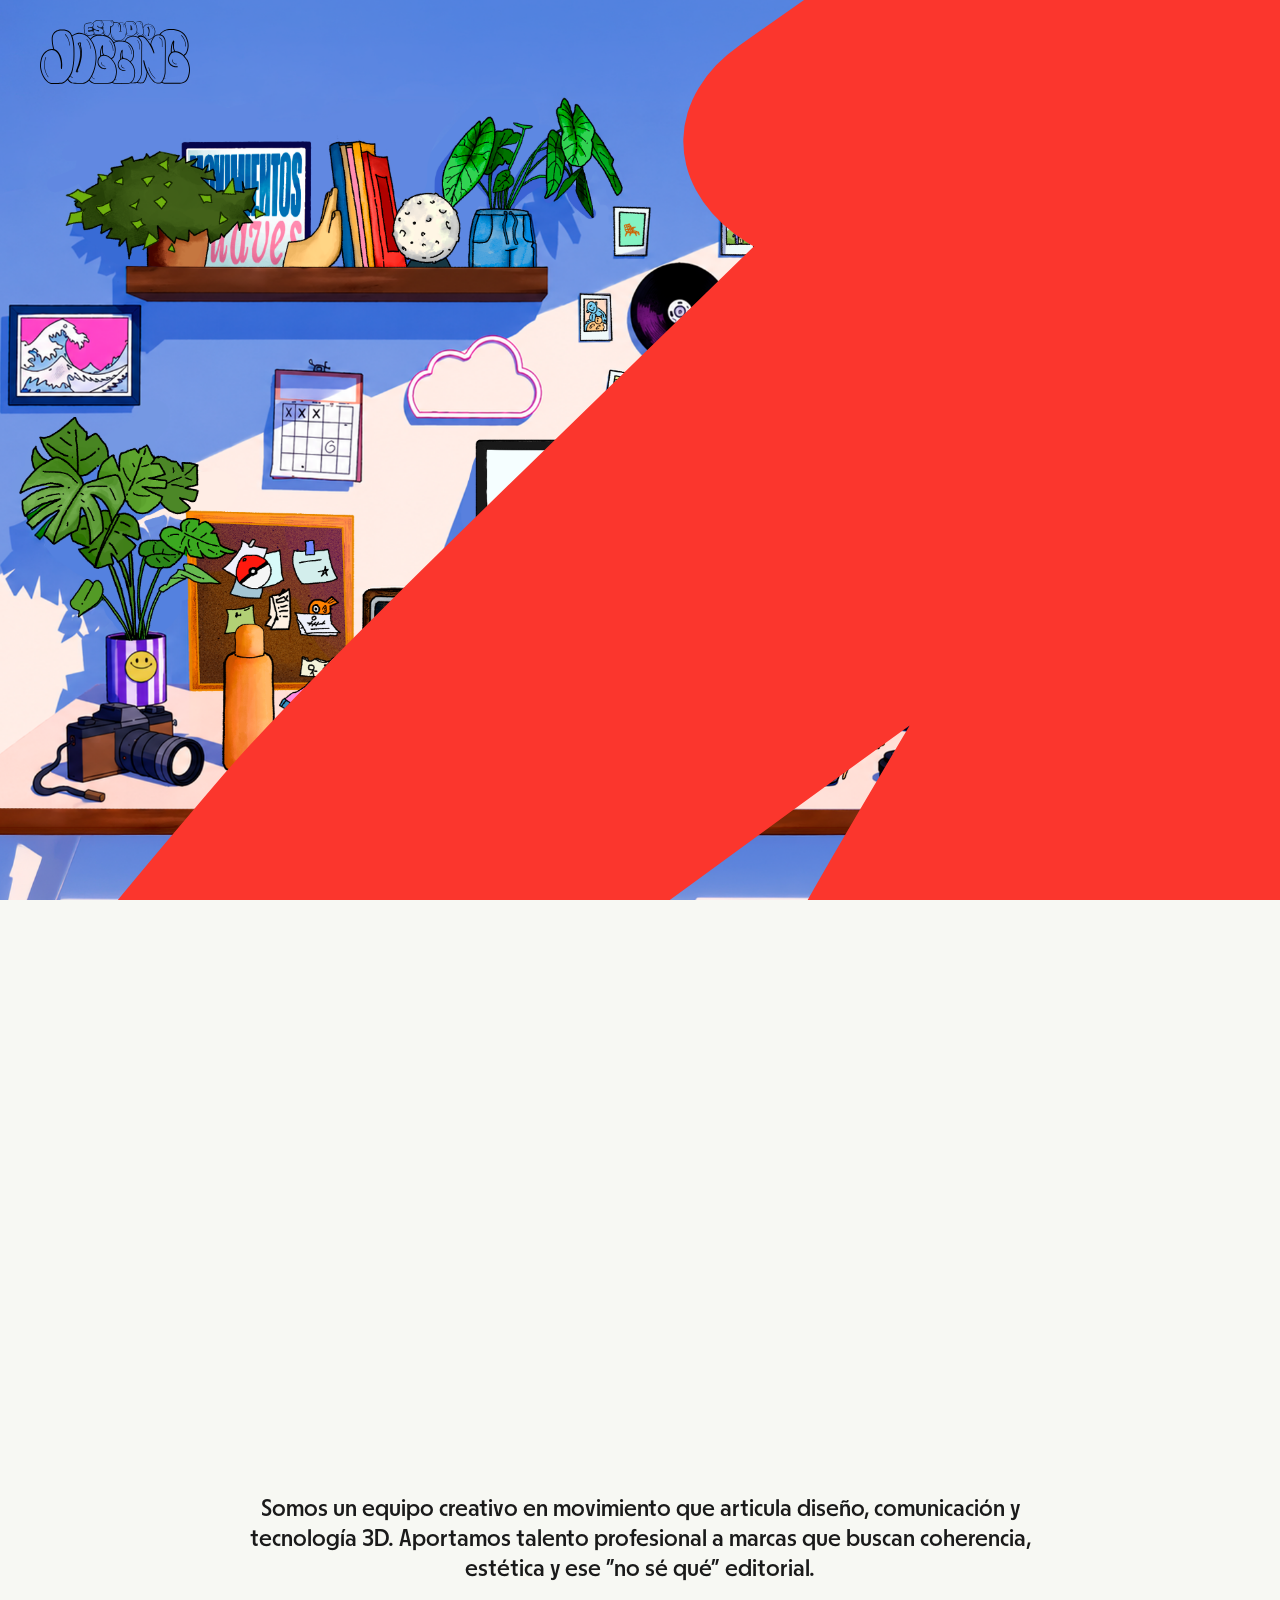
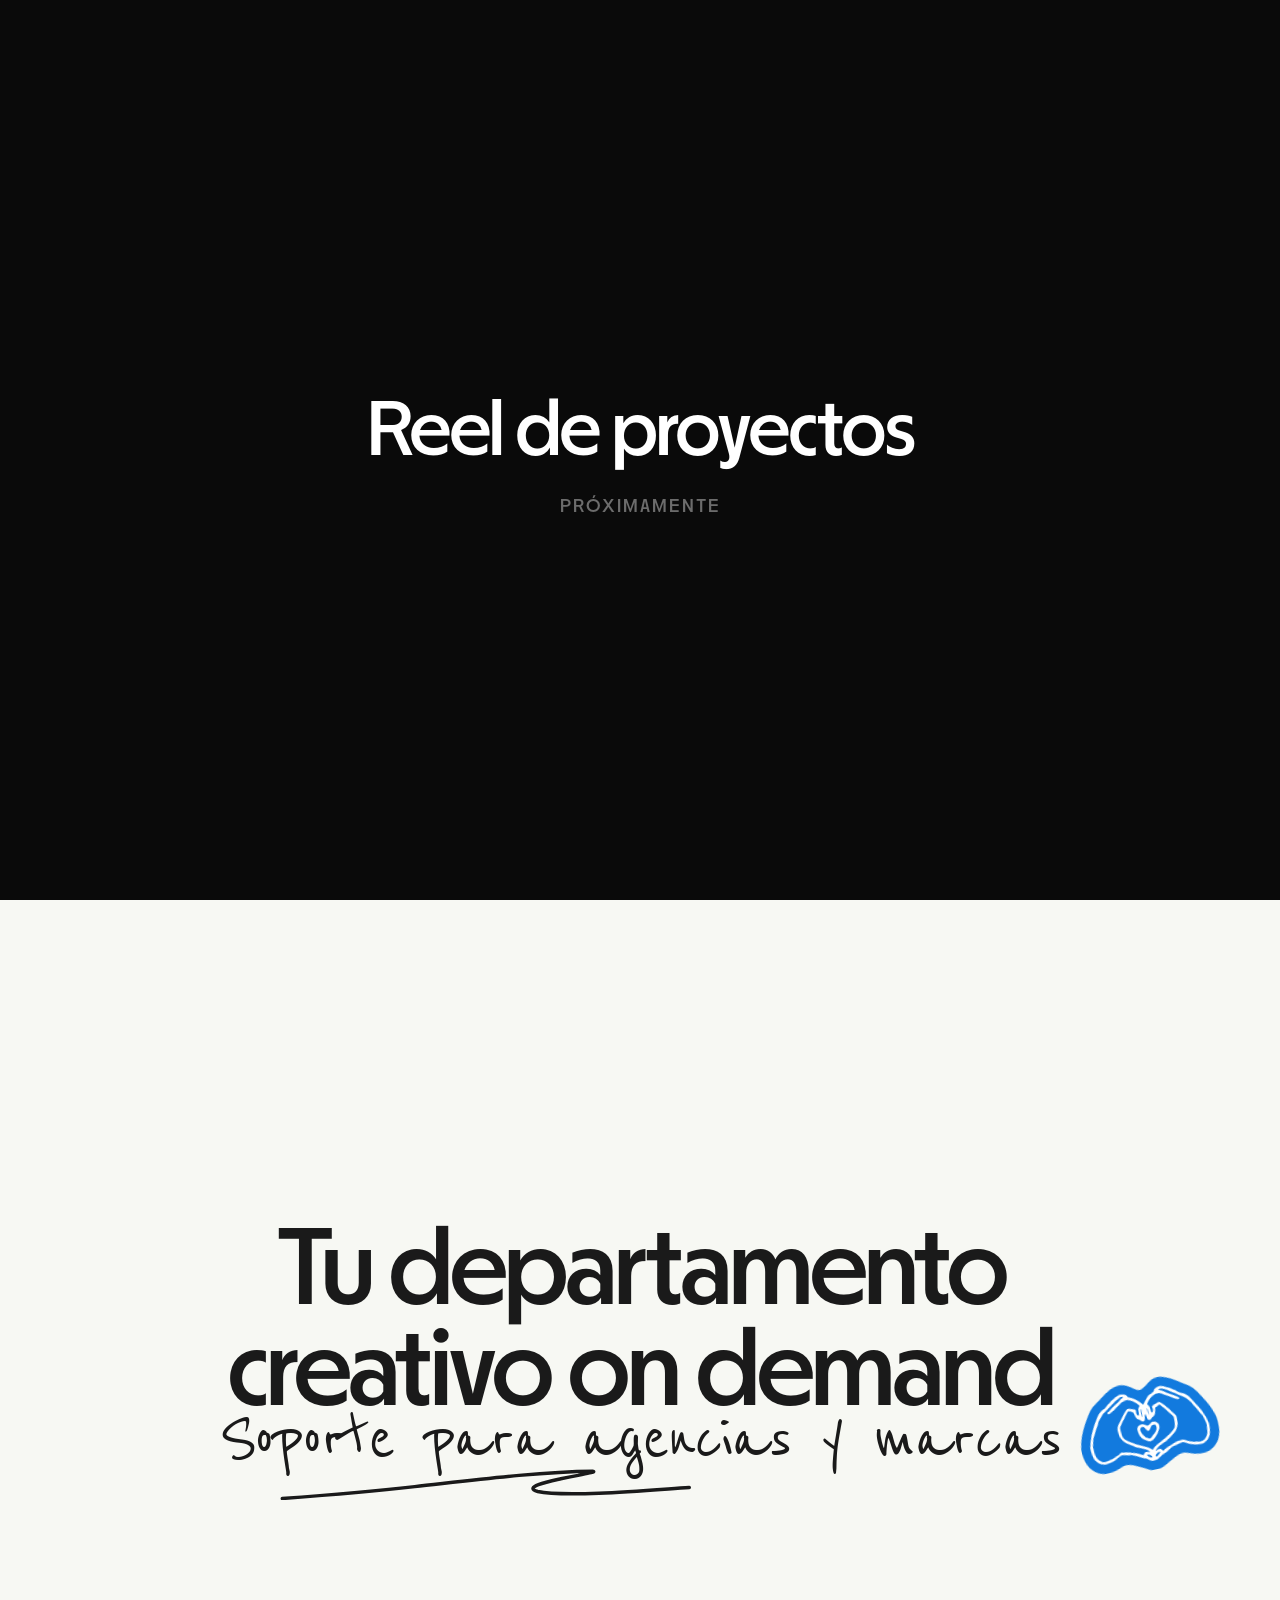
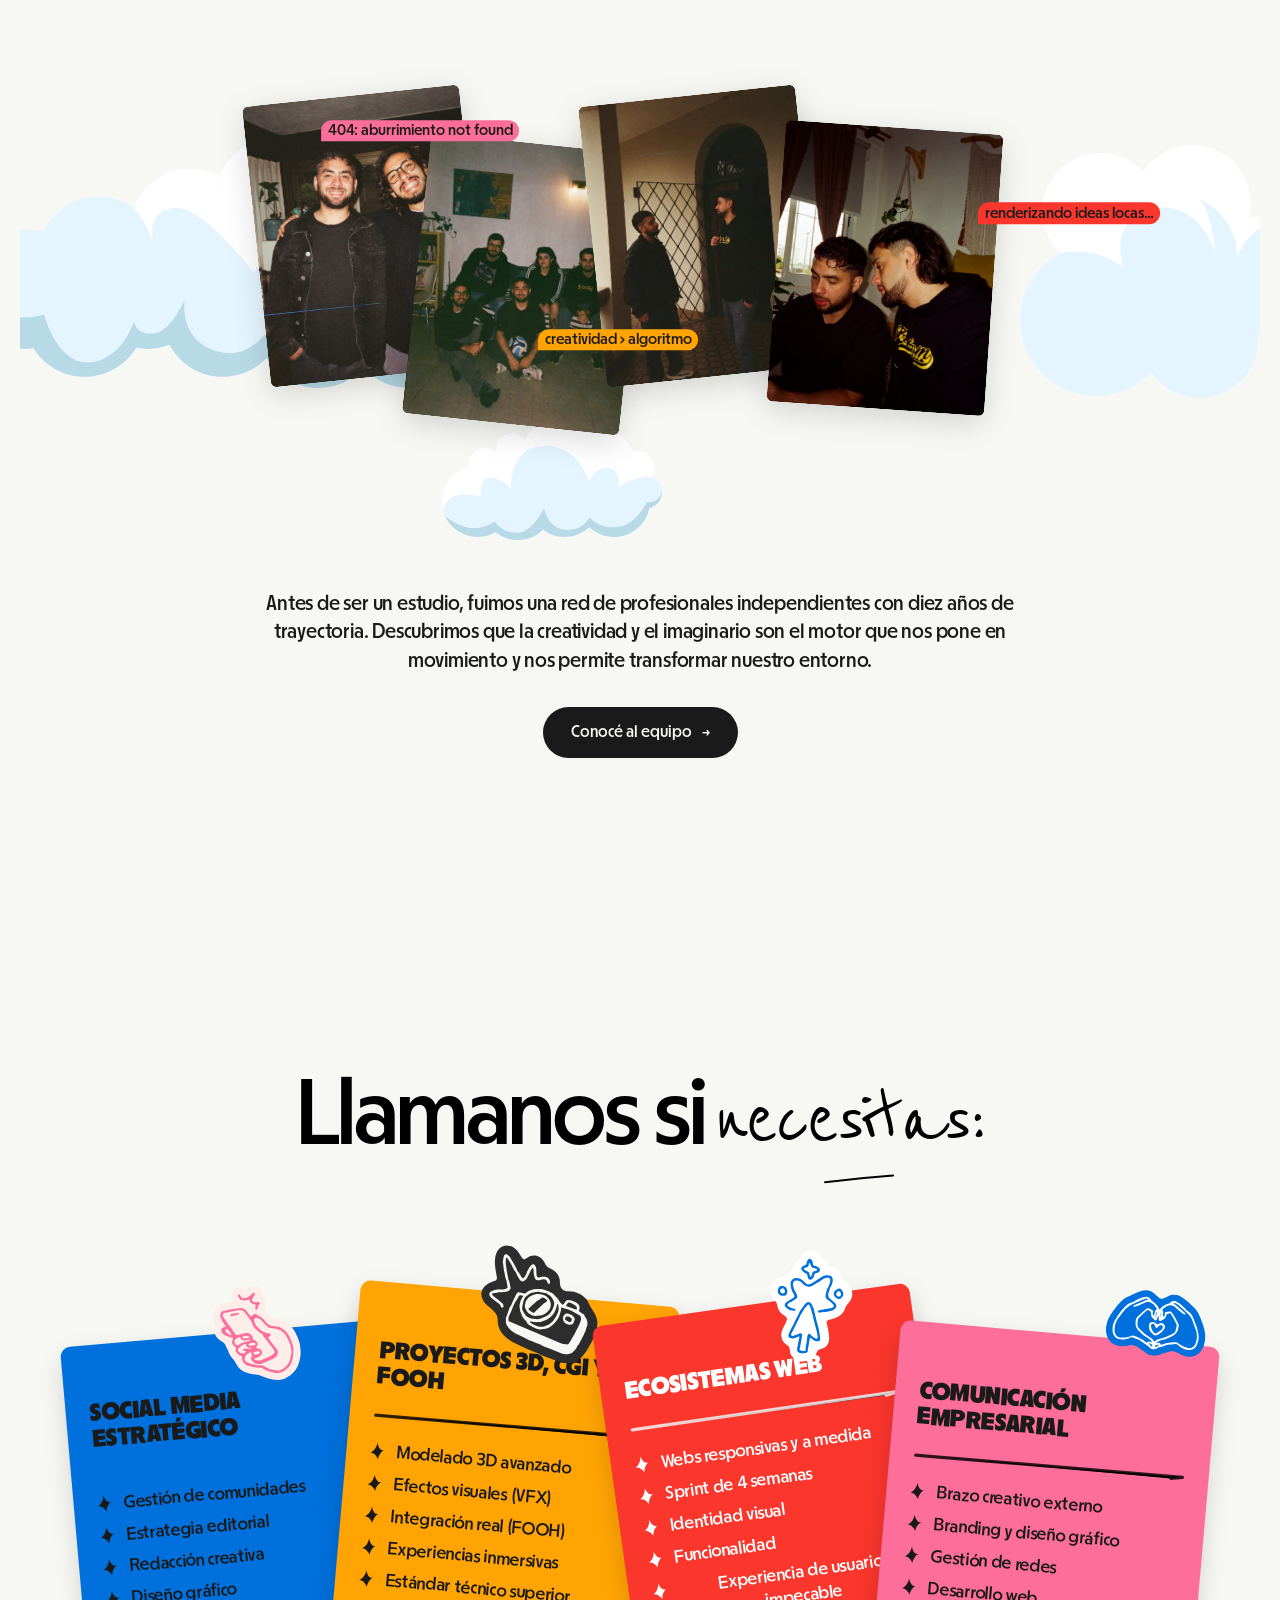
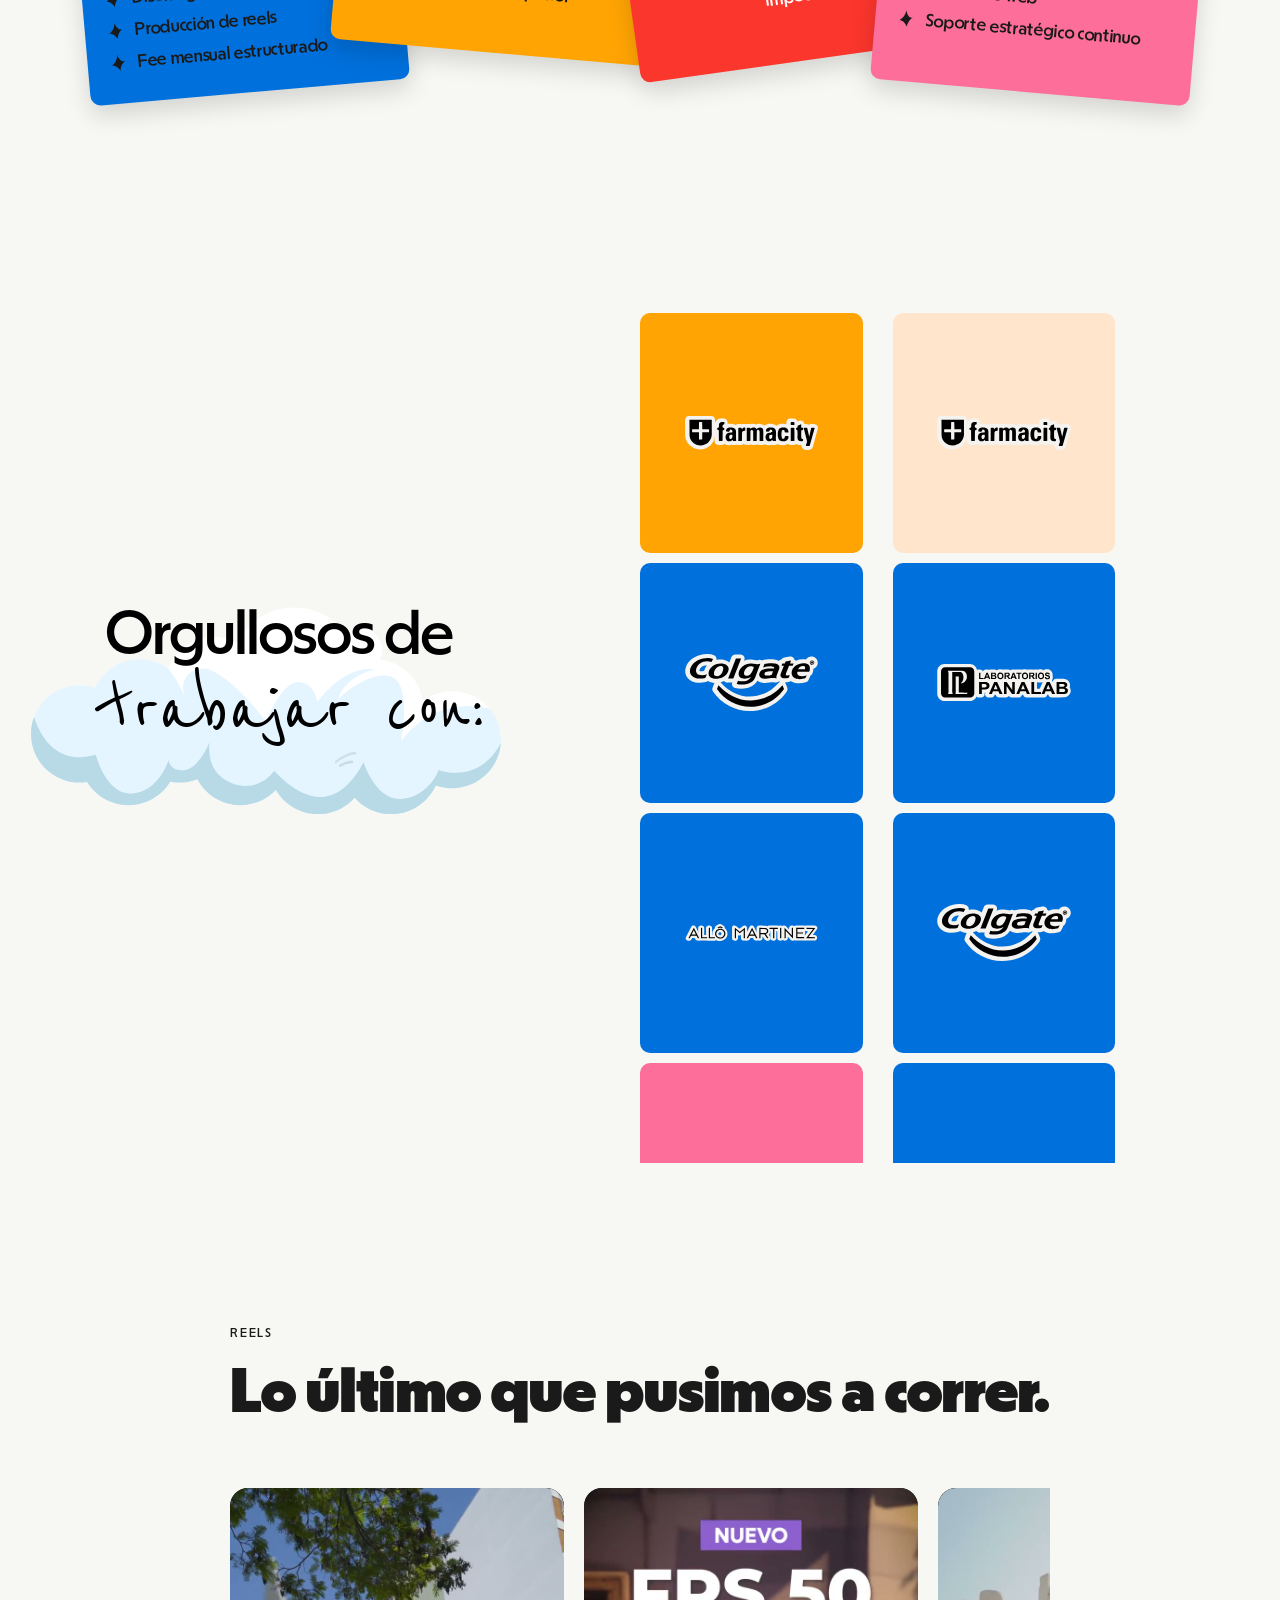
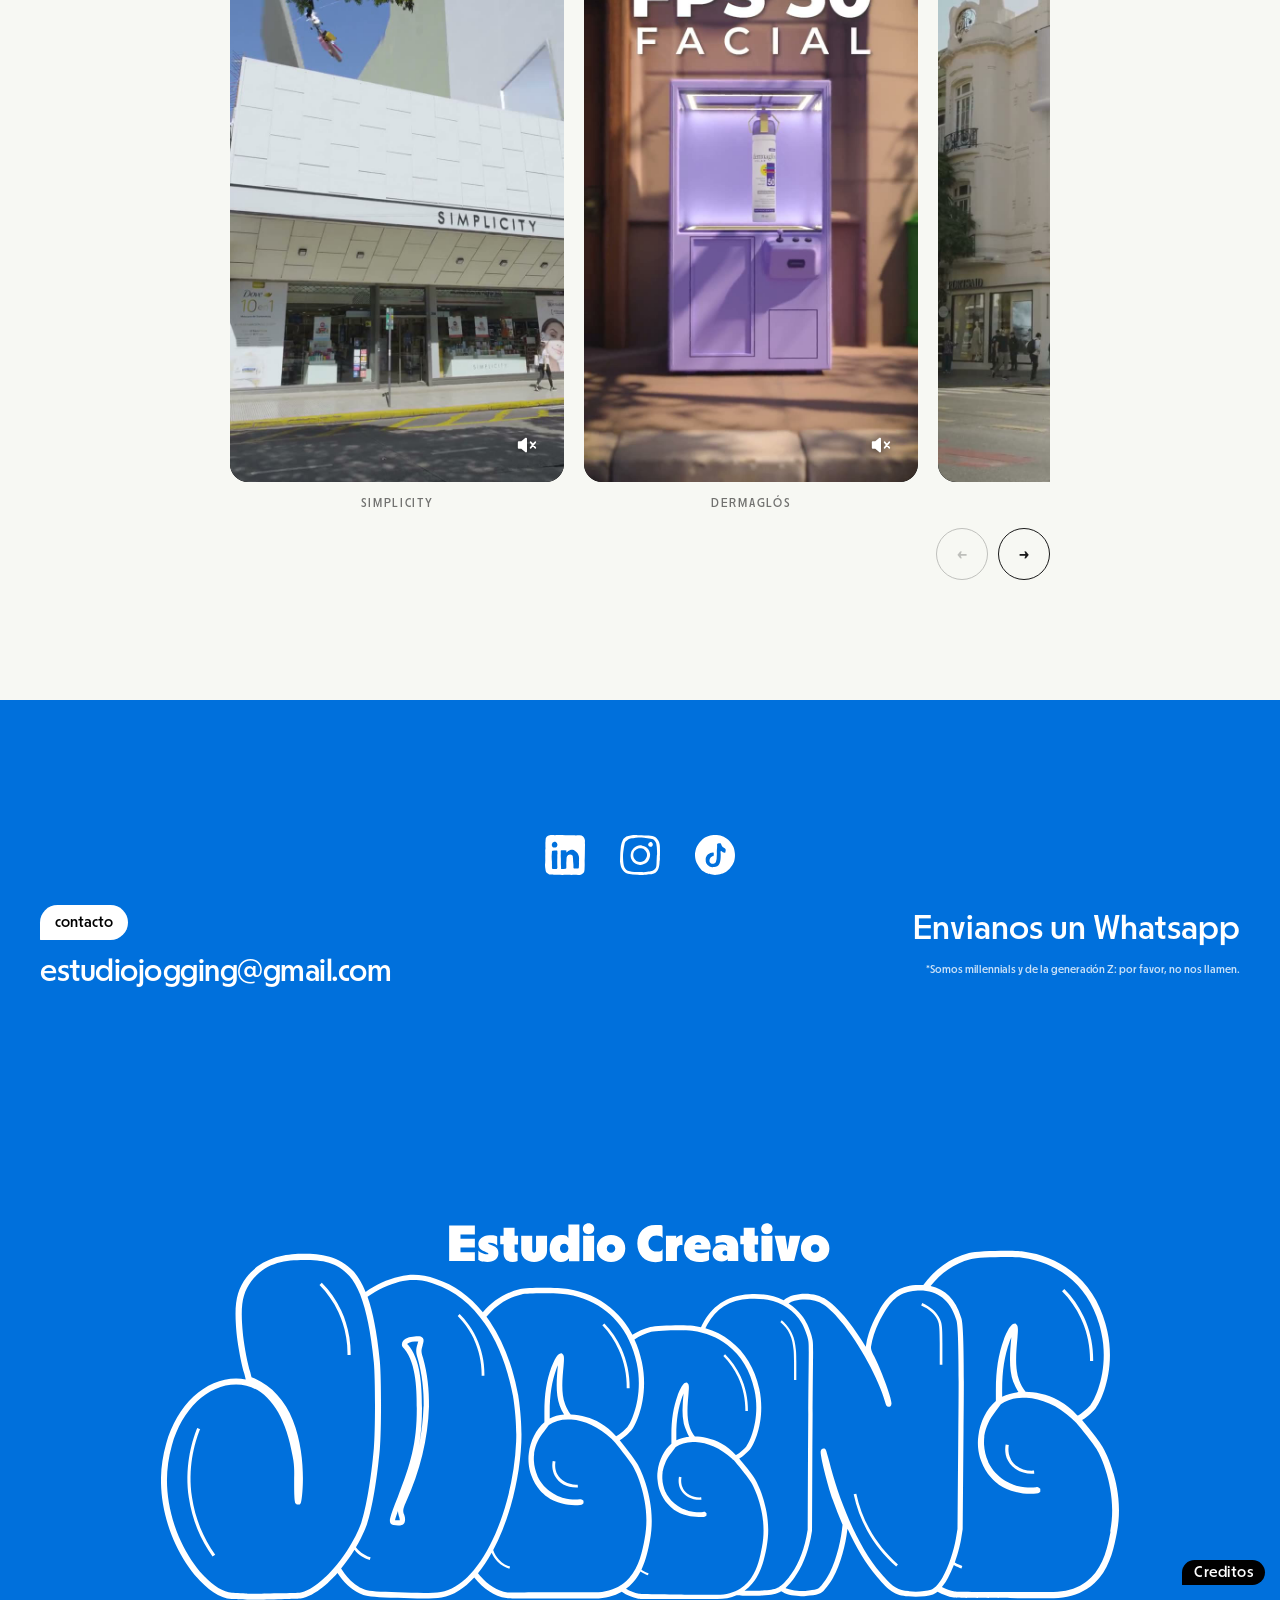
==== commit 7f7094a6: "deploy: andiflorentin/estudio-jogging-web@20aeb47d4274ba0c8e11638a6845cb3a9a058c51" ====
--- a/index.html
+++ b/index.html
@@ -1 +1 @@
-<!DOCTYPE html><html lang="en"><head><meta charSet="utf-8"/><meta name="viewport" content="width=device-width, initial-scale=1"/><link rel="preload" as="image" href="/logo/Logo%20Estudio%20Jogging.svg"/><link rel="preload" as="image" href="/assets/Nubes/1nube.svg"/><link rel="preload" as="image" href="/assets/Nubes/2nube.svg"/><link rel="preload" as="image" href="/assets/HorizontalWords%20SVG/JOGGING_Pantaloncitos.svg"/><link rel="preload" as="image" href="/assets/HorizontalWords%20SVG/JOGGING_1_Pantaloncitos.svg"/><link rel="preload" as="image" href="/assets/HorizontalWords%20SVG/JOGGING_2_Pantaloncitos.svg"/><link rel="preload" as="image" href="/assets/Footer-Sticker SVG/footer-sticker-hands.svg"/><link rel="preload" as="image" href="/assets/Nubes/4nube.svg"/><link rel="preload" as="image" href="/assets/Nubes/6nube.svg"/><link rel="preload" as="image" href="/assets/Marquee-blob SVG/marquee-hand.svg"/><link rel="stylesheet" href="/_next/static/css/96d359ff6a597c1e.css" data-precedence="next"/><link rel="stylesheet" href="/_next/static/css/7c0051cf59b960ec.css" data-precedence="next"/><link rel="preload" as="script" fetchPriority="low" href="/_next/static/chunks/webpack-a4161638847bd8e0.js"/><script src="/_next/static/chunks/4bd1b696-5b2b1e7b5478d01a.js" async=""></script><script src="/_next/static/chunks/684-cfde107b9de9b596.js" async=""></script><script src="/_next/static/chunks/main-app-ea6a3e9a393dc346.js" async=""></script><script src="/_next/static/chunks/c15bf2b0-a2dc73281155e045.js" async=""></script><script src="/_next/static/chunks/350-74e6a8ab329375b2.js" async=""></script><script src="/_next/static/chunks/app/page-c627c456ef37b198.js" async=""></script><link rel="preload" as="image" href="/logo/Logo%20footer%20Jogging.svg"/><title>Estudio Jogging</title><meta name="description" content="Truus is a creative advertising agency specialising in brand strategy, social media, video production, and activations."/><link rel="icon" href="/logo/Isologo.svg"/><script src="/_next/static/chunks/polyfills-42372ed130431b0a.js" noModule=""></script></head><body><svg xmlns="http://www.w3.org/2000/svg" style="display:none" aria-hidden="true"><symbol id="bullet-icon" viewBox="0 0 13 16"><path d="M12.2765 7.03536V7.0403C12.2519 7.1343 12.0977 7.23633 12.0197 7.31177C11.5445 7.73351 11.0321 8.12803 10.6259 8.62706C10.3265 8.99562 10.0295 9.36293 9.75533 9.75128C9.66653 9.87186 9.55433 9.96647 9.47513 10.0901C9.39653 10.2157 9.34613 10.3579 9.26873 10.4865C9.18053 10.625 9.11813 10.7778 9.05033 10.9274C8.96213 11.1074 8.82353 11.2614 8.74373 11.4475C8.64773 11.6985 8.57213 11.9558 8.45573 12.1988C8.30093 12.6311 8.11493 13.0522 7.97573 13.49C7.89953 13.8171 7.91513 14.1585 7.81193 14.4806C7.72553 14.7793 7.71053 15.0873 7.71173 15.3964C7.70573 15.5127 7.73633 15.6951 7.65593 15.7483C7.62773 15.7557 7.58993 15.7199 7.55633 15.6617C7.44893 15.4645 7.40393 15.2326 7.29653 15.0279C7.13393 14.7094 6.87713 14.4559 6.68273 14.1572C6.57713 13.9989 6.48353 13.832 6.36533 13.6823C6.25973 13.5456 6.13073 13.4282 6.01673 13.2977C5.90753 13.1734 5.81633 13.0336 5.70653 12.9112C5.14013 12.3299 4.57133 11.7369 3.91793 11.2614C3.79493 11.1723 3.64673 11.1346 3.50753 11.0839C3.30113 10.9917 3.10253 10.8538 2.88293 10.7815C2.40293 10.6046 1.93733 10.3598 1.43633 10.2596C1.20593 10.2151 0.970727 10.212 0.736727 10.2107C0.555527 10.2052 0.0203267 10.2441 0.424127 9.98069C0.650927 9.83661 0.868127 9.68016 1.08713 9.52495C1.29353 9.3821 1.50893 9.25286 1.70393 9.09394C2.22653 8.61779 2.74913 8.15277 3.20813 7.60798C3.76013 6.9358 4.21373 6.18138 4.55453 5.36759C4.73033 4.99038 4.93673 4.62739 5.06693 4.23101C5.17553 3.83896 5.34293 3.46175 5.45093 3.07155C5.61113 2.35176 5.71013 1.61589 5.82173 0.888061C5.83433 0.813237 5.85113 0.755728 5.87093 0.750781C5.88893 0.744597 5.90873 0.775516 5.92793 0.829933C5.98313 0.989475 6.03353 1.15211 6.08753 1.31289C6.27773 1.91952 6.50993 2.51192 6.76673 3.08949C7.05473 3.75301 7.38413 4.41096 7.84553 4.96812C8.09333 5.25134 8.31833 5.55743 8.55593 5.84807C8.89613 6.20302 9.29213 6.52458 9.72413 6.73854C9.95513 6.85417 10.2005 6.95126 10.4573 6.98774C10.6247 7.01433 10.7819 7.0737 10.9523 7.09101C11.3123 7.12379 11.6693 7.03288 12.0257 6.99826C12.1391 6.98774 12.2645 6.96857 12.2759 7.03659L12.2765 7.03536Z" fill="currentColor"></path></symbol><symbol id="card-divider" viewBox="0 0 250 5"><path d="M2.0019 3.05432C84.0122 2.70675 166.022 2.34756 248.04 2C244.505 2.66037 240.969 3.32077 237.434 3.98115" stroke="currentColor" stroke-width="3" stroke-linecap="round" stroke-linejoin="round"></path></symbol></svg><div class="cursor-bubble">click</div><header class="main-header"><div class="nav-overlay"></div><nav class="navbar"><div class="nav-center" style="cursor:url(&#x27;/assets/Cursor SVG/cursor-pointer.svg&#x27;) 12 12, pointer"><img class="logo-truus" src="/logo/Logo%20Estudio%20Jogging.svg" alt="Jogging" height="40"/></div><div class="nav-left" style="cursor:url(&#x27;/assets/Cursor SVG/cursor-pointer.svg&#x27;) 12 12, pointer"><div class="nav-hover-trigger"><div class="logo-work-container"><img src="/assets/Nubes/1nube.svg" width="60" height="55" class="nav-bar__work-blob-svg" alt="" aria-hidden="true"/><span class="logo-work-text">MENÚ</span></div><div class="nav-popout nav-work-box"><div class="nav-popout-inner"><div class="nav-work-item"><div class="nav-work-item__text"><span class="nav-work-badge badge-rosa">Nosotros</span><h4 class="nav-work-title">¿quiénes están detrás del estudio?</h4></div></div><div class="nav-work-item"><div class="nav-work-item__text"><span class="nav-work-badge badge-naranja">Proyectos</span><h4 class="nav-work-title">lo que creamos para otras marcas</h4></div></div><div class="nav-work-item"><div class="nav-work-item__text"><span class="nav-work-badge badge-azul">Servicios</span><h4 class="nav-work-title">¿qué podemos hacer por tu marca?</h4></div></div><div class="nav-work-item"><div class="nav-work-item__text"><span class="nav-work-badge badge-crema">Contacto</span><h4 class="nav-work-title">¿empezamos algo juntos?</h4></div></div><a href="https://wa.me/NUMERO" target="_blank" rel="noopener noreferrer" class="nav-work-btn"><span class="nav-work-btn__text">Hablemos</span></a></div></div></div></div></nav><div class="vimeo-mute-bubble is--muted" style="pointer-events:none"><div class="vimeo-mute-bubble__blob"><img src="/assets/Nubes/2nube.svg" alt="" class="vimeo-mute-bubble__blob-svg"/><div class="vimeo-mute-bubble__icon vimeo-mute-bubble__mute"><svg viewBox="0 0 54 54" fill="none" xmlns="http://www.w3.org/2000/svg"><path d="M12.3818 8.50039C12.8934 7.92803 13.7447 7.84041 14.3584 8.26992C14.3696 8.28308 14.3799 8.29711 14.3916 8.30996L14.501 8.41738L52.001 41.9174L52.1201 42.0141C52.6204 42.5885 52.6243 43.4317 52.1182 43.9984C51.6007 44.5775 50.7353 44.6609 50.1201 44.2143L50.001 44.1176L44.999 39.6488C44.2681 40.687 43.4506 41.6601 42.5557 42.5551C41.9699 43.1407 41.0203 43.1408 40.4346 42.5551C39.8493 41.9693 39.8492 41.0197 40.4346 40.434C41.2902 39.5783 42.0647 38.6412 42.7451 37.6361L37.8271 33.2416C37.2776 34.1931 36.6101 35.068 35.8389 35.8393C35.2532 36.4247 34.3035 36.4246 33.7178 35.8393C33.1321 35.2534 33.132 34.3029 33.7178 33.7172C34.452 32.9828 35.0644 32.1286 35.5273 31.1879L29 25.3559V43.4994C28.9999 44.0475 28.7004 44.5517 28.2197 44.8148C27.7389 45.0778 27.1531 45.0583 26.6914 44.7631L14.6846 37.0785C14.6042 37.0272 14.5104 36.9995 14.415 36.9994H8.5C6.56706 36.9994 5.0001 35.4323 5 33.4994V20.4994C5.00017 18.5666 6.56711 16.9994 8.5 16.9994H14.415C14.5105 16.9994 14.6042 16.9718 14.6846 16.9203L17.5225 15.1029L12.501 10.6176L12.3916 10.5102C11.8788 9.94899 11.8646 9.07956 12.3818 8.50039Z" fill="currentColor"></path><path d="M40.4346 11.4428C41.0203 10.8572 41.9699 10.8573 42.5557 11.4428C46.5351 15.4222 48.9998 20.924 49 26.9984C49 29.5023 48.5806 31.909 47.8096 34.1518L45.3447 31.9506C45.7703 30.3718 46 28.712 46 26.9984C45.9998 21.7516 43.8744 17.0037 40.4346 13.5639C39.8492 12.9782 39.8492 12.0285 40.4346 11.4428Z" fill="currentColor"></path><path d="M33.7178 18.1615C34.3035 17.576 35.2531 17.576 35.8389 18.1615C38.0388 20.3616 39.4237 23.3831 39.4961 26.725L35.8018 23.4242C35.3201 22.2398 34.6083 21.1732 33.7178 20.2826C33.1321 19.6968 33.132 18.7472 33.7178 18.1615Z" fill="currentColor"></path><path d="M26.6914 9.23574C27.153 8.94049 27.7389 8.92026 28.2197 9.18301C28.7004 9.44611 28.9999 9.95137 29 10.4994V17.348L22.7451 11.7602L26.6914 9.23574Z" fill="currentColor"></path></svg></div><div class="vimeo-mute-bubble__icon vimeo-mute-bubble__unmute"><svg viewBox="0 0 54 54" fill="none" xmlns="http://www.w3.org/2000/svg"><path d="M29 10.5C29 9.95184 28.701 9.44732 28.2202 9.18416C27.7392 8.921 27.1532 8.9411 26.6914 9.2366L14.6843 16.9211C14.6039 16.9726 14.5103 17 14.4148 17H8.5C6.567 17 5 18.567 5 20.5V33.5C5 35.433 6.567 37 8.5 37H14.4148C14.5103 37 14.6039 37.0274 14.6843 37.0788L26.6914 44.7634C27.1532 45.0588 27.7392 45.079 28.2202 44.8158C28.701 44.5526 29 44.0482 29 43.5V10.5Z" fill="currentColor"></path><path d="M40.435 11.4432C41.0208 10.8575 41.9704 10.8575 42.5562 11.4432C46.5358 15.4228 49 20.9249 49 26.9996C49 33.0744 46.5358 38.5764 42.5562 42.556C41.9704 43.1418 41.0208 43.1418 40.435 42.556C39.8492 41.9702 39.8492 41.0204 40.435 40.4346C43.875 36.9946 46 32.2468 46 26.9996C46 21.7525 43.875 17.0045 40.435 13.5646C39.8492 12.9788 39.8492 12.029 40.435 11.4432Z" fill="currentColor"></path><path d="M35.8388 18.162C35.253 17.5762 34.3032 17.5762 33.7174 18.162C33.1316 18.7478 33.1316 19.6975 33.7174 20.2833C35.4382 22.0041 36.5 24.377 36.5 27.0008C36.5 29.6246 35.4382 31.9976 33.7174 33.7184C33.1316 34.3042 33.1316 35.2538 33.7174 35.8396C34.3032 36.4254 35.253 36.4254 35.8388 35.8396C38.0992 33.5792 39.5 30.4522 39.5 27.0008C39.5 23.5494 38.0992 20.4224 35.8388 18.162Z" fill="currentColor"></path></svg></div></div></div><div class="vimeo-hero is-muted"><video poster="/assets/Eimg_hero.png" autoPlay="" loop="" muted="" playsInline="" class="vimeo-hero__iframe" style="object-fit:cover;background-color:#111"></video><audio src="/fassounds-good-night-lofi-cozy-chill-music-160166.mp3" autoPlay="" loop="" muted=""></audio><div class="vimeo-hero__fade"></div><a href="#cards-wrapper" class="vimeo-hero__projects-btn">Proyectos</a><a href="mailto:estudiojogging@gmail.com" class="vimeo-hero__laptop-contact">Contáctanos</a><a href="https://wa.me/NUMERO" target="_blank" rel="noopener noreferrer" class="vimeo-hero__phone-whatsapp" aria-label="WhatsApp"><svg viewBox="0 0 24 24" fill="none" xmlns="http://www.w3.org/2000/svg"><path d="M6.62 10.79a15.053 15.053 0 006.59 6.59l2.2-2.2a1 1 0 011.01-.24c1.12.37 2.33.57 3.58.57a1 1 0 011 1V20a1 1 0 01-1 1C10.4 21 3 13.6 3 4a1 1 0 011-1h3.5a1 1 0 011 1c0 1.25.2 2.46.57 3.58a1 1 0 01-.25 1.01l-2.2 2.2z" fill="currentColor"></path></svg></a></div></header><section class="horizontal-words-section content-section"><div class="horizontal-words__relative"><div class="horizontal-words__sticker-svg"><svg xmlns="http://www.w3.org/2000/svg" width="100%" viewBox="0 0 386 127" fill="none" class="horizontal-words__arrow-svg"><path d="M2 123C9 35.9999 84.5 17 124 25.9999C217.764 47.3635 207 115 177.5 123C105.777 142.45 110.737 1.99991 232.5 2C310.5 2.00006 366.5 79 376 118L356.5 105.5" stroke="currentColor" stroke-width="3" stroke-linecap="round" stroke-linejoin="round"></path><path d="M2 123C9 35.9999 84.5 17 124 25.9999C217.764 47.3635 207 115 177.5 123C105.777 142.45 110.737 1.99991 232.5 2C310.5 2.00006 366.5 79 376 118L384 97" stroke="currentColor" stroke-width="3" stroke-linecap="round" stroke-linejoin="round"></path></svg><img src="/assets/HorizontalWords%20SVG/JOGGING_Pantaloncitos.svg" alt="" class="horizontal-words__sticker-watch"/><img src="/assets/HorizontalWords%20SVG/JOGGING_1_Pantaloncitos.svg" alt="" class="horizontal-words__sticker-cursor"/><img src="/assets/HorizontalWords%20SVG/JOGGING_2_Pantaloncitos.svg" alt="" class="horizontal-words__sticker-phone"/><svg xmlns="http://www.w3.org/2000/svg" width="100%" viewBox="0 0 140 127" fill="none" class="horizontal-words__arrow-end-svg"><path d="M2.03125 2.42188C100.469 2.42188 130.156 52.4219 118.437 125.078L99.6875 107.891" stroke="currentColor" stroke-width="3" stroke-linecap="round" stroke-linejoin="round"></path><path d="M2.03125 2.42188C100.469 2.42188 130.156 52.4219 118.438 125.078L137.969 110.234" stroke="currentColor" stroke-width="3" stroke-linecap="round" stroke-linejoin="round"></path></svg><h2 class="display horizontal-words__h2" aria-label="A tiempos rápidos, movimientos suaves."><div class="letter" aria-hidden="true" style="position:relative;display:inline-block">A</div> <div class="letter" aria-hidden="true" style="position:relative;display:inline-block">t</div><div class="letter" aria-hidden="true" style="position:relative;display:inline-block">i</div><div class="letter" aria-hidden="true" style="position:relative;display:inline-block">e</div><div class="letter" aria-hidden="true" style="position:relative;display:inline-block">m</div><div class="letter" aria-hidden="true" style="position:relative;display:inline-block">p</div><div class="letter" aria-hidden="true" style="position:relative;display:inline-block">o</div><div class="letter" aria-hidden="true" style="position:relative;display:inline-block">s</div> <div class="letter" aria-hidden="true" style="position:relative;display:inline-block">r</div><div class="letter" aria-hidden="true" style="position:relative;display:inline-block">á</div><div class="letter" aria-hidden="true" style="position:relative;display:inline-block">p</div><div class="letter" aria-hidden="true" style="position:relative;display:inline-block">i</div><div class="letter" aria-hidden="true" style="position:relative;display:inline-block">d</div><div class="letter" aria-hidden="true" style="position:relative;display:inline-block">o</div><div class="letter" aria-hidden="true" style="position:relative;display:inline-block">s</div><div class="letter" aria-hidden="true" style="position:relative;display:inline-block">,</div> <div class="letter" aria-hidden="true" style="position:relative;display:inline-block">m</div><div class="letter" aria-hidden="true" style="position:relative;display:inline-block">o</div><div class="letter" aria-hidden="true" style="position:relative;display:inline-block">v</div><div class="letter" aria-hidden="true" style="position:relative;display:inline-block">i</div><div class="letter" aria-hidden="true" style="position:relative;display:inline-block">m</div><div class="letter" aria-hidden="true" style="position:relative;display:inline-block">i</div><div class="letter" aria-hidden="true" style="position:relative;display:inline-block">e</div><div class="letter" aria-hidden="true" style="position:relative;display:inline-block">n</div><div class="letter" aria-hidden="true" style="position:relative;display:inline-block">t</div><div class="letter" aria-hidden="true" style="position:relative;display:inline-block">o</div><div class="letter" aria-hidden="true" style="position:relative;display:inline-block">s</div> <div class="letter" aria-hidden="true" style="position:relative;display:inline-block">s</div><div class="letter" aria-hidden="true" style="position:relative;display:inline-block">u</div><div class="letter" aria-hidden="true" style="position:relative;display:inline-block">a</div><div class="letter" aria-hidden="true" style="position:relative;display:inline-block">v</div><div class="letter" aria-hidden="true" style="position:relative;display:inline-block">e</div><div class="letter" aria-hidden="true" style="position:relative;display:inline-block">s</div><div class="letter" aria-hidden="true" style="position:relative;display:inline-block">.</div></h2></div></div><div class="horizontal-words__bottom-text"><div class="horizontal-words__bottom-text-l">Somos un equipo creativo en movimiento que articula diseño, comunicación y tecnología 3D. Aportamos talento profesional a marcas que buscan coherencia, estética y ese &quot;no sé qué&quot; editorial.</div></div></section><main><section class="showreel-section" id="showreel-section"><div class="showreel__content"><h2 class="showreel__title">Reel de proyectos</h2><p class="showreel__subtitle">próximamente</p></div></section><div class="content-section motion-cards-wrapper"><section class="motion-card-section" id="motion-card-section"><div class="motion-card__heading"><h2 class="motion-card__title">Tu departamento<br/>creativo on demand</h2><p class="motion-card__subtitle">Soporte para agencias y marcas<span class="motion-card__sticker motion-card__sticker--top"><img src="/assets/Footer-Sticker SVG/footer-sticker-hands.svg" alt="Green heart hands sticker" class="motion-card__sticker-img"/></span></p><svg xmlns="http://www.w3.org/2000/svg" width="100%" viewBox="0 0 634 28" fill="none" class="motion-card__underline-svg"><path class="motion-card__underline-path" d="M2 26C41.0237 23.1556 79.9927 19.9419 118.634 15.5521C169.106 9.98633 227.314 2.42393 275.206 2C280.46 2.57436 264.768 4.99488 262.462 5.55556C257.837 6.43078 252.529 7.47009 247.317 8.59146C239.594 10.3556 212.496 15.8393 226.932 19.8051C239.594 22.6359 263.663 21.9521 280.978 21.3504C314.817 19.9829 349.311 16.7419 383.204 14.7863C465.931 9.5077 549.191 10.547 632 14.1436" stroke="currentColor" stroke-width="3" stroke-linecap="round" stroke-linejoin="round"></path></svg></div><div class="motion-card__cards-area"><div class="motion-card__blob"><img src="/assets/Nubes/4nube.svg" alt="" class="motion-card__blob-svg"/></div><img src="/assets/Nubes/6nube.svg" alt="" aria-hidden="true" class="motion-card__cloud motion-card__cloud--bottom"/><img src="/assets/Nubes/1nube.svg" alt="" aria-hidden="true" class="motion-card__cloud motion-card__cloud--right"/><div class="motion-card__cards"><div class="motion-card__card motion-card__card--1"><div class="motion-card__card-image"><img src="/assets/Equipo/equipo-1.jpg" loading="lazy" width="1000" height="1000" alt="" class="cover-image"/></div></div><div class="motion-card__card motion-card__card--2"><div class="motion-card__card-image"><img src="/assets/Equipo/equipo-2.jpg" loading="lazy" width="1000" height="1000" alt="" class="cover-image"/></div></div><div class="motion-card__card motion-card__card--3"><div class="motion-card__card-image"><img src="/assets/Equipo/equipo-3.jpg" loading="lazy" width="1000" height="1000" alt="" class="cover-image"/></div></div><div class="motion-card__card motion-card__card--4"><div class="motion-card__card-image"><img src="/assets/Equipo/equipo-4.jpg" loading="lazy" width="1000" height="1000" alt="" class="cover-image"/></div></div></div><div class="motion-card__floating-labels"><div class="motion-card__floating-label motion-card__floating-label--pink"><p class="motion-card__floating-text">404: aburrimiento not found</p></div><div class="motion-card__floating-label motion-card__floating-label--orange"><p class="motion-card__floating-text">creatividad &gt; algoritmo</p></div><div class="motion-card__floating-label motion-card__floating-label--red"><p class="motion-card__floating-text">renderizando ideas locas…</p></div></div></div><div class="motion-card__footer-text"><p class="motion-card__description">Antes de ser un estudio, fuimos una red de profesionales independientes con diez años de trayectoria. Descubrimos que la creatividad y el imaginario son el motor que nos pone en movimiento y nos permite transformar nuestro entorno.</p></div></section></div><div class="content-section service-cards-wrapper"><div class="title-container"><h2 class="main-title">Llamanos si <span class="italic-text">necesitas:</span></h2><svg xmlns="http://www.w3.org/2000/svg" width="160" viewBox="0 0 159 17" fill="none" class="title-underline-svg"><path d="M1 12.1515C53.0771 5.7187 105.529 2.30552 158 1.93652" stroke="currentColor" stroke-width="2" stroke-linecap="round" stroke-linejoin="round"></path><path d="M30.2672 15.9461C64.1899 12.8158 98.2663 11.3583 132.33 11.5735" stroke="currentColor" stroke-width="2" stroke-linecap="round" stroke-linejoin="round"></path></svg></div><div class="cards-wrapper" id="cards-wrapper"><div class="card card-darkblue"><div class="card-sticker sticker-phone"><img src="/assets/Card-Sticker SVG/sticker-phone.svg" alt="" width="100%" loading="lazy" aria-hidden="true"/></div><h3 class="card-title">social media estratégico</h3><svg width="100%" height="10" class="card-divider-svg" aria-hidden="true"><use href="#card-divider"></use></svg><ul class="card-list"><li><svg xmlns="http://www.w3.org/2000/svg" width="13" height="16" class="services-card__bullet-svg" aria-hidden="true"><use href="#bullet-icon"></use></svg>Gestión de comunidades</li><li><svg xmlns="http://www.w3.org/2000/svg" width="13" height="16" class="services-card__bullet-svg" aria-hidden="true"><use href="#bullet-icon"></use></svg>Estrategia editorial</li><li><svg xmlns="http://www.w3.org/2000/svg" width="13" height="16" class="services-card__bullet-svg" aria-hidden="true"><use href="#bullet-icon"></use></svg>Redacción creativa</li><li><svg xmlns="http://www.w3.org/2000/svg" width="13" height="16" class="services-card__bullet-svg" aria-hidden="true"><use href="#bullet-icon"></use></svg>Diseño gráfico</li><li><svg xmlns="http://www.w3.org/2000/svg" width="13" height="16" class="services-card__bullet-svg" aria-hidden="true"><use href="#bullet-icon"></use></svg>Producción de reels</li><li><svg xmlns="http://www.w3.org/2000/svg" width="13" height="16" class="services-card__bullet-svg" aria-hidden="true"><use href="#bullet-icon"></use></svg>Fee mensual estructurado</li></ul></div><div class="card card-orange"><div class="card-sticker sticker-smiley"><img src="/assets/Card-Sticker SVG/sticker-smiley.svg" alt="" width="100%" loading="lazy" aria-hidden="true"/></div><h3 class="card-title">proyectos 3D, CGI y FOOH</h3><svg width="100%" height="10" class="card-divider-svg" aria-hidden="true"><use href="#card-divider"></use></svg><ul class="card-list"><li><svg xmlns="http://www.w3.org/2000/svg" width="13" height="16" class="services-card__bullet-svg" aria-hidden="true"><use href="#bullet-icon"></use></svg>Modelado 3D avanzado</li><li><svg xmlns="http://www.w3.org/2000/svg" width="13" height="16" class="services-card__bullet-svg" aria-hidden="true"><use href="#bullet-icon"></use></svg>Efectos visuales (VFX)</li><li><svg xmlns="http://www.w3.org/2000/svg" width="13" height="16" class="services-card__bullet-svg" aria-hidden="true"><use href="#bullet-icon"></use></svg>Integración real (FOOH)</li><li><svg xmlns="http://www.w3.org/2000/svg" width="13" height="16" class="services-card__bullet-svg" aria-hidden="true"><use href="#bullet-icon"></use></svg>Experiencias inmersivas</li><li><svg xmlns="http://www.w3.org/2000/svg" width="13" height="16" class="services-card__bullet-svg" aria-hidden="true"><use href="#bullet-icon"></use></svg>Estándar técnico superior</li></ul></div><div class="card card-maroon"><div class="card-sticker sticker-hand"><img src="/assets/Card-Sticker SVG/sticker-hand.svg" alt="" width="100%" loading="lazy" aria-hidden="true"/></div><h3 class="card-title">ecosistemas web</h3><svg width="100%" height="10" class="card-divider-svg" aria-hidden="true"><use href="#card-divider"></use></svg><ul class="card-list"><li><svg xmlns="http://www.w3.org/2000/svg" width="13" height="16" class="services-card__bullet-svg" aria-hidden="true"><use href="#bullet-icon"></use></svg>Webs responsivas y a medida</li><li><svg xmlns="http://www.w3.org/2000/svg" width="13" height="16" class="services-card__bullet-svg" aria-hidden="true"><use href="#bullet-icon"></use></svg>Sprint de 4 semanas</li><li><svg xmlns="http://www.w3.org/2000/svg" width="13" height="16" class="services-card__bullet-svg" aria-hidden="true"><use href="#bullet-icon"></use></svg>Identidad visual</li><li><svg xmlns="http://www.w3.org/2000/svg" width="13" height="16" class="services-card__bullet-svg" aria-hidden="true"><use href="#bullet-icon"></use></svg>Funcionalidad</li><li><svg xmlns="http://www.w3.org/2000/svg" width="13" height="16" class="services-card__bullet-svg" aria-hidden="true"><use href="#bullet-icon"></use></svg>Experiencia de usuario impecable</li></ul></div><div class="card card-pink"><div class="card-sticker sticker-heart"><img src="/assets/Card-Sticker SVG/sticker-heart.svg" alt="" width="100%" loading="lazy" aria-hidden="true"/></div><h3 class="card-title">comunicación empresarial</h3><svg width="100%" height="10" class="card-divider-svg" aria-hidden="true"><use href="#card-divider"></use></svg><ul class="card-list"><li><svg xmlns="http://www.w3.org/2000/svg" width="13" height="16" class="services-card__bullet-svg" aria-hidden="true"><use href="#bullet-icon"></use></svg>Brazo creativo externo</li><li><svg xmlns="http://www.w3.org/2000/svg" width="13" height="16" class="services-card__bullet-svg" aria-hidden="true"><use href="#bullet-icon"></use></svg>Branding y diseño gráfico</li><li><svg xmlns="http://www.w3.org/2000/svg" width="13" height="16" class="services-card__bullet-svg" aria-hidden="true"><use href="#bullet-icon"></use></svg>Gestión de redes</li><li><svg xmlns="http://www.w3.org/2000/svg" width="13" height="16" class="services-card__bullet-svg" aria-hidden="true"><use href="#bullet-icon"></use></svg>Desarrollo web</li><li><svg xmlns="http://www.w3.org/2000/svg" width="13" height="16" class="services-card__bullet-svg" aria-hidden="true"><use href="#bullet-icon"></use></svg>Soporte estratégico continuo</li></ul></div></div></div></main><section class="Double-marquee"><div class="marquee-left"><div class="marquee-text-container"><h2>Orgullosos de<br/><span class="text-with">trabajar con:<svg xmlns="http://www.w3.org/2000/svg" class="marquee-underline" viewBox="0 0 159 17" fill="none"><path d="M1 12.1515C53.0771 5.7187 105.529 2.30552 158 1.93652" stroke="currentColor" stroke-width="2" stroke-linecap="round" stroke-linejoin="round"></path><path d="M30.2672 15.9461C64.1899 12.8158 98.2663 11.3583 132.33 11.5735" stroke="currentColor" stroke-width="2" stroke-linecap="round" stroke-linejoin="round"></path></svg></span></h2></div><div class="marquee-blob-container"><img src="/assets/Nubes/4nube.svg" class="marquee-blob" alt="" aria-hidden="true"/><div class="marquee-svg-container"><div class="marquee-svg-item"><img src="/assets/Marquee-blob SVG/marquee-hand.svg" width="100%" alt="" aria-hidden="true"/></div><div class="marquee-svg-item"><svg xmlns="http://www.w3.org/2000/svg" width="100%" viewBox="0 0 386 127" fill="none"><path d="M2 123C9 35.9999 84.5 17 124 25.9999C217.764 47.3635 207 115 177.5 123C105.777 142.45 110.737 1.99991 232.5 2C310.5 2.00006 366.5 79 376 118L356.5 105.5" stroke="currentColor" stroke-width="3" stroke-linecap="round" stroke-linejoin="round"></path><path d="M2 123C9 35.9999 84.5 17 124 25.9999C217.764 47.3635 207 115 177.5 123C105.777 142.45 110.737 1.99991 232.5 2C310.5 2.00006 366.5 79 376 118L384 97" stroke="currentColor" stroke-width="3" stroke-linecap="round" stroke-linejoin="round"></path></svg></div></div></div></div><div class="marquee-right"><div class="marquee-column"><div class="marquee-track"></div></div><div class="marquee-column"><div class="marquee-track"></div></div></div></section><footer class="main-footer"><div class="footer-inner"><div class="footer-socials" id="footer-socials"><a href="https://www.linkedin.com/company/truus/" target="_blank" rel="noopener noreferrer" class="single-social w-inline-block" aria-label="LinkedIn"><svg xmlns="http://www.w3.org/2000/svg" width="30" height="30" viewBox="0 0 40 40" fill="none" data-wiggle-target="" aria-hidden="true"><path d="M35.9969 11.5666C35.9721 11.0166 35.8451 10.4418 35.9164 9.88408C36.0248 9.1955 36.0031 8.51315 35.856 7.82457C35.5029 5.31796 33.4912 3.9003 31.0288 4.22901C29.4848 4.3365 27.9935 4.33494 26.4603 4.23212C25.0355 4.21654 23.6092 4.20875 22.1845 4.11528C21.5278 4.06855 20.8511 4.18695 20.213 4.17604C18.5869 4.09503 16.9299 4.00623 15.3007 4C14.2074 4.07634 13.1063 3.96417 12.0222 4.12775C10.5943 4.13553 9.13087 3.81617 7.73089 4.21966C5.8756 4.53902 4.31146 5.98317 4.46013 7.96166C4.47717 8.73593 4.34089 9.50084 4.30217 10.2735C4.37186 11.3469 4.32385 12.4234 4.32076 13.4952C4.33624 13.9049 4.40283 14.3162 4.39974 14.7259C4.39354 15.2992 4.12408 15.8289 4.16434 16.3991C4.26346 18.0115 4.23093 19.6379 4.17828 21.2596C4.19067 22.3315 4.25107 23.4064 4.22009 24.4689C4.25262 25.6404 4.08226 26.801 4.00018 27.9647C3.99399 29.1814 4.14421 30.4075 4.39664 31.5992C4.5004 32.2489 4.50969 32.9608 4.89066 33.5248C5.22517 34.0716 5.81366 34.4766 6.32471 34.8895C6.64838 35.1465 6.98134 35.4098 7.3778 35.5391C8.50522 35.7946 9.69768 35.5827 10.8437 35.7042C11.9804 35.8024 13.0985 35.8647 14.2383 35.8117C16.5799 35.98 18.9416 35.9161 21.294 35.8818C23.2283 35.8008 25.1703 36.0376 27.1045 35.8678C28.9227 35.846 30.7795 36.2168 32.5651 35.8039C33.7064 35.3646 34.9128 34.6246 35.3341 33.4017C35.5695 32.7131 35.6066 31.9778 35.6531 31.2565C35.7956 29.0334 35.8018 26.8166 35.7042 24.5982C35.8467 23.1073 35.7971 21.5852 35.8715 20.0835C36.0232 17.2512 35.8513 14.4097 36 11.5915V11.5619L35.9969 11.5666ZM9.43286 12.1227C9.42666 11.5681 9.50255 10.9948 9.82157 10.5353C10.4209 9.63793 11.7047 9.08177 12.651 9.64884C14.0928 10.339 14.3901 12.4951 13.289 13.5996C13.0459 13.8551 12.716 13.9657 12.366 13.9844C11.6846 13.9844 10.8421 14.2041 10.2691 13.7741C9.81693 13.3519 9.42821 12.7802 9.43286 12.1492V12.1212V12.1227ZM13.9936 18.7452C13.9782 18.9493 13.9209 19.1503 13.8775 19.3513C13.718 20.0944 13.8883 20.8624 13.8574 21.6164C13.7861 23.6292 13.7335 25.6544 13.8109 27.6703C13.8403 28.4149 13.8728 29.1658 13.8992 29.9105C13.9658 30.624 13.5848 31.1272 12.86 31.1926C12.0423 31.2752 11.22 31.2783 10.3961 31.1817C10.1886 31.1552 9.97024 31.0851 9.82931 30.9371C9.52578 30.6084 9.57069 30.0211 9.55985 29.5833C9.57688 28.7312 9.6187 27.8401 9.54127 26.9879C9.49945 26.5362 9.57998 26.089 9.56295 25.6373C9.40189 24.1417 9.37866 22.6259 9.3229 21.121C9.34613 20.1177 9.47003 19.1145 9.501 18.1081C9.55675 17.5675 9.40808 16.7013 10.057 16.5066C11.0961 16.3742 12.1415 16.4162 13.2255 16.3601C13.7613 16.3477 13.9472 16.6639 13.9038 17.2045C13.8465 17.7155 14.0076 18.2125 13.9967 18.7203V18.7484L13.9936 18.7452ZM31.1667 27.6111C31.097 28.3713 31.1403 29.1658 31.0877 29.9292C31.0877 30.3561 30.795 30.6957 30.366 30.7299C29.4074 30.8795 28.4395 30.7408 27.4514 30.7814C27.0689 30.8187 26.7561 30.691 26.7638 30.2501C26.7437 28.6112 26.8552 26.9568 26.5377 25.335C26.4634 24.9518 26.468 24.5639 26.4928 24.176C26.5439 23.3784 26.2884 22.5979 26.2698 21.808C26.2466 21.3422 26.2698 20.7923 25.957 20.4215C24.9984 19.5164 23.6371 19.2905 22.519 20.0492C20.9533 21.0088 21.3126 23.1182 21.1624 24.6994C21.1701 25.2743 21.0617 25.8336 21.0183 26.4006C21.1747 27.7264 21.0369 29.1082 21.0648 30.4402C21.0849 30.853 20.7411 31.0555 20.3663 31.0524C19.3752 31.1256 18.4243 31.2004 17.4673 31.269C17.3031 31.2783 17.1126 31.2643 16.9856 31.1771C16.8432 31.0883 16.7998 30.8686 16.8075 30.6848C16.8199 30.3358 16.8633 29.9697 16.8463 29.6098C16.7162 28.0909 16.6233 26.5844 16.7146 25.0515C16.7502 23.6074 16.6914 22.1601 16.5737 20.7222C16.7162 19.4151 16.6279 18.0909 16.5814 16.773C16.5706 16.3944 16.8122 16.2137 17.1544 16.1919C18.333 16.061 20.0938 16.1124 20.9858 16.3041C21.5139 16.4022 21.1004 16.8244 21.0462 17.2918C21.0354 17.3821 21.0307 17.4834 21.0431 17.5706C21.0725 17.904 21.3343 17.9492 21.5557 17.7389C22.1922 17.0908 22.9325 16.4131 23.8229 16.1265C25.2601 15.6124 26.959 15.6389 28.1127 16.7574C29.7249 17.9352 29.8735 18.1221 30.7067 19.9666C31.3246 21.1475 31.3355 22.4623 31.2023 23.746C31.1729 24.3785 31.1883 25.0297 31.145 25.6747C31.1465 26.3305 31.3091 26.9412 31.1744 27.5799L31.1713 27.6095L31.1667 27.6111Z" fill="currentColor"/></svg></a><a href="https://www.instagram.com/teamtruus/" target="_blank" rel="noopener noreferrer" class="single-social w-inline-block" aria-label="Instagram"><svg xmlns="http://www.w3.org/2000/svg" width="30" height="30" viewBox="0 0 40 40" fill="none" data-wiggle-target="" aria-hidden="true"><path d="M35.9653 20.2209C35.9393 17.6695 36.1018 15.1165 35.8873 12.5586C35.7589 10.8912 35.2828 9.24659 34.3662 7.94651C33.3083 6.48229 31.714 5.09445 29.8338 4.89131C28.719 4.7808 27.7 4.3274 26.5511 4.42165C26.0603 4.4444 25.5776 4.38103 25.0933 4.31765C24.5099 4.26077 23.8973 4.38265 23.3009 4.32902C21.6644 4.22989 20.0263 4.0625 18.3882 4.14213C17.5285 4.01538 16.6525 4.04625 15.7896 4.01538C15.3557 3.98937 14.9202 3.991 14.4895 4.0625C13.2171 4.27539 11.9397 4.51591 10.6673 4.74992C10.1326 4.84906 9.58821 4.97256 9.1023 5.21958C8.34663 5.60961 7.75509 6.27427 7.10017 6.81056C6.78165 7.0982 6.56389 7.46873 6.40463 7.862C6.08123 8.64368 5.6327 9.37823 5.39056 10.1973C5.15329 11.2195 4.80227 12.2205 4.70152 13.2622C4.39275 16.6343 4.00922 19.9983 4.08397 23.3915C4.09535 23.9733 3.98809 24.5551 4.0011 25.1271C4.09698 26.3622 4.38137 27.5859 4.62839 28.7999C4.78277 29.5328 5.03466 30.2446 5.40844 30.8946C6.48263 32.6904 8.01023 34.7851 10.313 34.946C12.9116 35.1947 15.4776 35.7456 18.0891 35.8626C19.5891 35.9016 21.094 36.1697 22.6021 35.9812C23.01 35.9341 23.4162 35.8821 23.8274 35.8626C24.2223 35.8366 24.5652 35.874 24.9113 35.8447C25.5988 35.7764 26.2764 35.5408 26.9622 35.4677C28.3907 35.4027 29.8468 35.2759 31.168 34.7299C33.0629 34.1156 34.0396 32.8805 34.701 31.0506C35.4274 29.2842 35.611 27.3779 35.6452 25.4798C35.7167 24.7469 35.9101 24.0221 35.9279 23.281C35.9588 22.7203 35.8304 22.1564 35.8499 21.6088C35.8629 21.1554 35.9686 20.7052 35.9637 20.2518V20.2209H35.9653ZM33.6642 19.3304C33.5163 20.0584 33.3911 20.7231 33.4301 21.4788C33.2221 23.3704 33.3993 25.2961 33.1913 27.1829C33.1458 28.6114 33.0531 30.2153 31.9594 31.27C31.3858 31.8356 30.7698 32.4011 30.0304 32.6579C29.5543 32.8383 29.0391 32.8789 28.5353 32.9276C27.9633 32.9861 27.4091 33.1308 26.842 33.2153C25.0121 33.4948 23.1822 33.8426 21.3247 33.6541C20.0506 33.6151 18.7749 33.6004 17.5009 33.5501C16.1731 33.4948 14.8536 33.4298 13.5307 33.3274C12.3964 33.2299 11.2361 33.1665 10.2041 32.6757C7.34719 31.3107 6.80603 27.8443 6.58176 25.0101C6.429 22.5416 6.26974 20.0227 6.61264 17.572C6.89703 15.2107 7.20255 12.8543 7.78434 10.5369C8.07361 9.36035 9.04867 8.66481 9.99774 7.98226C10.7307 7.44273 11.5676 7.08358 12.424 6.79918C13.0887 6.52941 13.8249 6.58142 14.5188 6.50341C15.8579 6.25477 17.2165 6.10689 18.5783 6.07764C20.1205 6.06139 21.6676 6.07764 23.2034 6.20602C25.0316 6.43028 26.842 6.75368 28.68 6.91782C29.8939 7.01857 31.0786 7.4931 31.8002 8.52667C32.2828 9.17346 32.7183 9.86413 32.9556 10.6312C33.1246 11.135 33.1197 11.6843 33.1994 12.2108C33.4854 13.2899 33.4838 14.4031 33.5455 15.5114C33.6918 16.3272 33.5797 17.143 33.6203 17.962C33.6495 18.4073 33.7113 18.8575 33.6674 19.3028L33.6642 19.3336V19.3304Z" fill="currentColor"/><path d="M27.7674 17.988C27.3595 16.1712 26.1066 14.6907 24.6391 13.6392C23.7875 13.0591 22.7751 12.6853 21.7318 12.5114C21.2166 12.4253 20.721 12.2482 20.2318 12.253C18.4442 12.3505 16.7622 13.0851 15.3695 14.1934C14.8722 14.5542 14.5147 15.0271 14.1393 15.5146C13.8581 15.8673 13.5607 16.2215 13.356 16.6148C13.0358 17.2145 12.8717 17.8791 12.7384 18.5406C12.5792 19.3174 12.4427 20.1445 12.5174 20.9408C12.7628 23.5703 14.6723 26.2419 17.1246 27.2771C17.8039 27.6103 18.4621 27.8199 19.1999 27.8345C20.7242 28.1547 22.3184 27.9451 23.6413 27.0935C24.4587 26.567 25.3509 26.0876 26.0204 25.366C27.3238 23.8839 28.0144 22.0882 28.0924 20.0649C28.1705 19.345 27.9982 18.721 27.7772 18.0189L27.769 17.9864L27.7674 17.988ZM25.4711 21.2854C25.073 22.54 24.1434 24.2366 22.9311 24.872C22.034 25.3091 21.0249 25.5171 20.0384 25.6407C19.1527 25.6195 18.1874 25.5009 17.4626 25.0264C17.1831 24.8411 16.9296 24.6217 16.6761 24.4007C14.5407 22.7382 14.084 19.6066 15.2752 17.2681C15.493 16.8098 15.8635 16.4539 16.273 16.163C17.2205 15.4756 18.1809 14.8532 19.3201 14.6647C20.1619 14.5038 20.9907 14.7589 21.826 14.8597C23.053 15.0433 23.8217 15.929 24.514 16.857C25.4663 18.0579 25.9083 19.7643 25.4809 21.2561L25.4728 21.287L25.4711 21.2854Z" fill="currentColor"/><path d="M30.2261 11.8094C29.8621 13.3451 28.991 13.766 27.5382 13.1468C26.4754 12.708 26.2137 11.4583 26.971 10.6149C27.4846 10.0396 28.2012 9.35057 29.0414 9.69835C29.2705 9.80885 29.4412 10.0006 29.6281 10.1696C30.1058 10.5759 30.4292 11.1414 30.2326 11.7769L30.2245 11.8077L30.2261 11.8094Z" fill="currentColor"/></svg></a><a href="https://www.tiktok.com/@teamtruus" target="_blank" rel="noopener noreferrer" class="single-social w-inline-block" aria-label="TikTok"><svg xmlns="http://www.w3.org/2000/svg" width="30" height="30" viewBox="0 0 40 40" fill="none" data-wiggle-target="" aria-hidden="true"><path d="M35.7673 17.7056C35.5701 16.7041 35.4805 15.6928 35.2035 14.7093C34.9706 13.9378 34.6056 13.2315 34.2195 12.5366C33.5922 11.3378 32.7581 10.2775 31.8962 9.22711C31.2087 8.3773 30.4299 7.59599 29.5322 6.96965C27.8932 5.91758 26.1075 5.03189 24.2519 4.4349C23.302 4.17392 22.3277 4.03038 21.3404 4.04996C20.4753 4.04506 19.6102 3.9733 18.7483 4.01081C17.049 4.05975 15.4019 4.61922 13.8166 5.16074C12.51 5.59951 11.363 6.38082 10.26 7.19148C9.825 7.50628 9.50404 7.9369 9.12769 8.31531C7.22801 10.0394 5.69979 12.2332 4.89495 14.6848C4.6082 15.6194 4.47135 16.572 4.19763 17.5115C4.051 18.0057 3.99398 18.5147 4.0005 19.0285C4.00701 20.1311 3.97117 21.2011 4.15202 22.2874C4.49253 24.9608 5.62973 27.2362 7.15632 29.3844C7.60599 30.0221 8.15504 30.5718 8.61774 31.1982C8.97128 31.6794 9.35741 32.154 9.84455 32.5047C10.304 32.857 10.8351 33.0479 11.3386 33.3431C11.899 33.6693 12.3976 34.1081 13.0069 34.3185C13.4468 34.4653 13.8769 34.6349 14.2858 34.8551C15.3237 35.382 16.5407 35.3624 17.6502 35.6805C18.9389 36.0181 20.2521 36.0899 21.5441 35.8876C22.3799 35.8061 23.2271 35.7637 24.0172 35.457C24.7048 35.1667 25.4835 35.1145 26.176 34.8682C26.4643 34.7605 26.7283 34.6039 26.9906 34.4441C27.8117 33.9319 28.7062 33.529 29.4638 32.9043C30.3468 32.141 31.2413 31.4102 32.0624 30.5718C32.5381 30.0303 32.8069 29.3469 33.3576 28.8641C34.0191 28.1072 34.3205 27.1188 34.8419 26.269C35.2785 25.4208 35.4414 24.4715 35.6402 23.5026C36.0605 21.5632 36.1224 19.7331 35.7738 17.7382L35.7689 17.7056H35.7673ZM28.4602 16.8591C28.3103 17.2326 28.4227 17.8459 28.1425 18.1085C27.204 18.575 25.9984 17.6159 25.2669 17.0467C24.8009 16.6405 24.4571 16.9178 24.4213 17.4805C24.3936 17.7823 24.4474 18.0857 24.4848 18.3874C24.6152 19.3155 24.5793 20.2551 24.5419 21.188C24.4278 23.9071 24.3105 27.4254 21.7282 29.0109C21.0227 29.4284 20.2097 29.5866 19.4049 29.6796C18.5805 29.8329 17.7887 29.8982 16.9887 29.6258C14.3966 29.0386 12.3633 26.7795 12.5784 24.0262C12.5572 23.4031 12.4513 22.7376 12.668 22.1439C13.0981 21.1587 13.6227 20.1833 14.4357 19.4297C15.5518 18.6158 16.8698 17.965 18.2775 17.9372C18.8086 17.9063 19.0676 18.3401 19.0367 18.8246C19.0236 19.3563 19.0106 19.8815 18.9471 20.4019C18.8118 21.1815 17.7968 21.1375 17.2347 21.4849C15.9118 22.139 15.1053 24.7439 15.9607 25.9786C17.0164 27.4287 19.4277 27.2134 20.4997 25.9036C20.648 25.6883 20.7295 25.4273 20.8077 25.1794C21.052 24.3687 21.3714 23.5662 21.3534 22.6985C21.342 22.2532 21.3241 21.8095 21.3925 21.3675C21.6125 19.8962 21.4691 18.4266 21.4561 16.952C21.4561 15.8021 21.6532 14.6522 21.6891 13.5039C21.7102 12.8808 21.6793 12.2642 21.6565 11.6346C21.6418 11.359 21.6923 11.0442 21.9807 10.9332C22.6943 10.7669 23.5659 10.594 24.317 10.6674C24.8221 10.7636 24.9149 11.359 25.0665 11.7798C26.0326 14.9197 29.397 14.078 28.4683 16.8297L28.4602 16.8607V16.8591Z" fill="currentColor"/></svg></a></div><div class="footer-top"><div class="footer-column"><div class="footer-contact-group footer-contact-group--left"><span class="footer-badge">contacto</span><a href="mailto:estudiojogging@gmail.com" class="footer-email">estudiojogging@gmail.com</a></div><div class="footer-contact-group footer-contact-group--right"><a href="#" class="footer-whatsapp">Envianos un Whatsapp</a><p class="footer-note">*Somos millennials y de la generación Z: por favor, no nos llamen.</p></div></div></div><div class="footer-bottom"><div class="footer-big-text"><img src="/logo/Logo%20footer%20Jogging.svg" alt="Jogging" class="footer-logo__svg"/></div><div class="footer-bottom-row"><div></div><div class="footer-credits-wrapper"><div class="credits-box"><div class="credits-content"><div class="credits-item credit-wiggle"><div class="overflow-wrapper"><span class="credits-label">Diseño y desarrollo</span></div><div class="overflow-wrapper"><a href="#" class="credits-name" data-wiggle-target="true">Florentin</a></div></div><div class="credits-item credit-wiggle"><div class="overflow-wrapper"><span class="credits-label">Desarrollo</span></div><div class="overflow-wrapper"><a href="#" class="credits-name" data-wiggle-target="true">Rober</a></div></div><div class="credits-item credit-wiggle"><div class="overflow-wrapper"><span class="credits-label">Ilustración</span></div><div class="overflow-wrapper"><a href="#" class="credits-name" data-wiggle-target="true">Mica</a></div></div></div></div><a href="#" class="footer-credits">Creditos</a></div></div></div></div></footer><svg xmlns="http://www.w3.org/2000/svg" width="100%" viewBox="0 0 3222 3114" fill="none" preserveAspectRatio="none" class="transition-scribble"><path d="M299.654 453.865C505.574 319.225 711.494 184.585 836.054 109.945C960.614 35.3048 997.574 24.7448 944.014 110.385C890.454 196.025 745.254 378.185 571.454 634.385C397.654 890.585 199.654 1215.3 110.854 1382.58C22.0544 1549.86 48.4544 1549.86 77.8944 1540.62C107.334 1531.38 139.014 1512.9 367.854 1319.9C596.694 1126.9 1021.73 759.945 1255.21 555.065C1488.69 350.185 1517.73 318.505 1527.41 306.145C1537.09 293.785 1526.53 301.705 1346.85 618.625C1167.17 935.545 818.694 1561.22 635.214 1896.74C451.734 2232.26 443.814 2258.66 447.654 2268.3C451.494 2277.94 467.334 2270.02 511.134 2236.9C554.934 2203.78 626.214 2145.7 966.534 1817.46C1306.85 1489.22 1914.05 892.585 2263.81 557.505C2613.57 222.425 2687.49 166.985 2741.41 129.185C2795.33 91.3848 2827.01 72.9048 2843.33 67.3448C2859.65 61.7848 2859.65 69.7048 2849.09 96.2248C2838.53 122.745 2817.41 167.625 2584.77 544.505C2352.13 921.385 1370.37 2165.43 1139.25 2537.83C908.134 2910.23 902.854 2926.07 902.774 2939.51C902.694 2952.95 907.974 2963.51 1255.21 2613.87C1602.45 2264.23 2829.73 1017.54 2903.53 1071.46C2977.33 1125.38 2176.12 2817.04 2128 3037C2079.88 3256.96 2911.24 2018.56 3172 1793" stroke="currentColor" stroke-linecap="round" style="stroke-width:0%;stroke-dashoffset:0.001;stroke-dasharray:0px, 999999px"></path></svg><script src="/_next/static/chunks/webpack-a4161638847bd8e0.js" async=""></script><script>(self.__next_f=self.__next_f||[]).push([0])</script><script>self.__next_f.push([1,"1:\"$Sreact.fragment\"\n2:I[7555,[],\"\"]\n3:I[1295,[],\"\"]\n4:I[894,[],\"ClientPageRoot\"]\n5:I[7198,[\"592\",\"static/chunks/c15bf2b0-a2dc73281155e045.js\",\"350\",\"static/chunks/350-74e6a8ab329375b2.js\",\"974\",\"static/chunks/app/page-c627c456ef37b198.js\"],\"default\"]\n8:I[9665,[],\"OutletBoundary\"]\nb:I[9665,[],\"ViewportBoundary\"]\nd:I[9665,[],\"MetadataBoundary\"]\nf:I[6614,[],\"\"]\n:HL[\"/_next/static/css/96d359ff6a597c1e.css\",\"style\"]\n:HL[\"/_next/static/css/7c0051cf59b960ec.css\",\"style\"]\n"])</script><script>self.__next_f.push([1,"0:{\"P\":null,\"b\":\"YXaMXqw97pXUXDCL71DTE\",\"p\":\"\",\"c\":[\"\",\"\"],\"i\":false,\"f\":[[[\"\",{\"children\":[\"__PAGE__\",{}]},\"$undefined\",\"$undefined\",true],[\"\",[\"$\",\"$1\",\"c\",{\"children\":[[[\"$\",\"link\",\"0\",{\"rel\":\"stylesheet\",\"href\":\"/_next/static/css/96d359ff6a597c1e.css\",\"precedence\":\"next\",\"crossOrigin\":\"$undefined\",\"nonce\":\"$undefined\"}]],[\"$\",\"html\",null,{\"lang\":\"en\",\"children\":[\"$\",\"body\",null,{\"children\":[\"$\",\"$L2\",null,{\"parallelRouterKey\":\"children\",\"error\":\"$undefined\",\"errorStyles\":\"$undefined\",\"errorScripts\":\"$undefined\",\"template\":[\"$\",\"$L3\",null,{}],\"templateStyles\":\"$undefined\",\"templateScripts\":\"$undefined\",\"notFound\":[[[\"$\",\"title\",null,{\"children\":\"404: This page could not be found.\"}],[\"$\",\"div\",null,{\"style\":{\"fontFamily\":\"system-ui,\\\"Segoe UI\\\",Roboto,Helvetica,Arial,sans-serif,\\\"Apple Color Emoji\\\",\\\"Segoe UI Emoji\\\"\",\"height\":\"100vh\",\"textAlign\":\"center\",\"display\":\"flex\",\"flexDirection\":\"column\",\"alignItems\":\"center\",\"justifyContent\":\"center\"},\"children\":[\"$\",\"div\",null,{\"children\":[[\"$\",\"style\",null,{\"dangerouslySetInnerHTML\":{\"__html\":\"body{color:#000;background:#fff;margin:0}.next-error-h1{border-right:1px solid rgba(0,0,0,.3)}@media (prefers-color-scheme:dark){body{color:#fff;background:#000}.next-error-h1{border-right:1px solid rgba(255,255,255,.3)}}\"}}],[\"$\",\"h1\",null,{\"className\":\"next-error-h1\",\"style\":{\"display\":\"inline-block\",\"margin\":\"0 20px 0 0\",\"padding\":\"0 23px 0 0\",\"fontSize\":24,\"fontWeight\":500,\"verticalAlign\":\"top\",\"lineHeight\":\"49px\"},\"children\":404}],[\"$\",\"div\",null,{\"style\":{\"display\":\"inline-block\"},\"children\":[\"$\",\"h2\",null,{\"style\":{\"fontSize\":14,\"fontWeight\":400,\"lineHeight\":\"49px\",\"margin\":0},\"children\":\"This page could not be found.\"}]}]]}]}]],[]],\"forbidden\":\"$undefined\",\"unauthorized\":\"$undefined\"}]}]}]]}],{\"children\":[\"__PAGE__\",[\"$\",\"$1\",\"c\",{\"children\":[[\"$\",\"$L4\",null,{\"Component\":\"$5\",\"searchParams\":{},\"params\":{},\"promises\":[\"$@6\",\"$@7\"]}],\"$undefined\",[[\"$\",\"link\",\"0\",{\"rel\":\"stylesheet\",\"href\":\"/_next/static/css/7c0051cf59b960ec.css\",\"precedence\":\"next\",\"crossOrigin\":\"$undefined\",\"nonce\":\"$undefined\"}]],[\"$\",\"$L8\",null,{\"children\":[\"$L9\",\"$La\",null]}]]}],{},null,false]},null,false],[\"$\",\"$1\",\"h\",{\"children\":[null,[\"$\",\"$1\",\"pNiAhHdzpo_v6hJkZvaal\",{\"children\":[[\"$\",\"$Lb\",null,{\"children\":\"$Lc\"}],null]}],[\"$\",\"$Ld\",null,{\"children\":\"$Le\"}]]}],false]],\"m\":\"$undefined\",\"G\":[\"$f\",\"$undefined\"],\"s\":false,\"S\":true}\n"])</script><script>self.__next_f.push([1,"6:{}\n7:{}\n"])</script><script>self.__next_f.push([1,"c:[[\"$\",\"meta\",\"0\",{\"charSet\":\"utf-8\"}],[\"$\",\"meta\",\"1\",{\"name\":\"viewport\",\"content\":\"width=device-width, initial-scale=1\"}]]\n9:null\n"])</script><script>self.__next_f.push([1,"a:null\ne:[[\"$\",\"title\",\"0\",{\"children\":\"Estudio Jogging\"}],[\"$\",\"meta\",\"1\",{\"name\":\"description\",\"content\":\"Truus is a creative advertising agency specialising in brand strategy, social media, video production, and activations.\"}],[\"$\",\"link\",\"2\",{\"rel\":\"icon\",\"href\":\"/logo/Isologo.svg\"}]]\n"])</script></body></html>+<!DOCTYPE html><html lang="es"><head><meta charSet="utf-8"/><meta name="viewport" content="width=device-width, initial-scale=1"/><link rel="preload" as="image" href="/logo/Logo%20Estudio%20Jogging.svg"/><link rel="preload" as="image" href="/assets/Nubes/1nube.svg"/><link rel="preload" as="image" href="/assets/Nubes/2nube.svg"/><link rel="preload" as="image" href="/assets/HorizontalWords%20SVG/JOGGING_Pantaloncitos.svg"/><link rel="preload" as="image" href="/assets/HorizontalWords%20SVG/JOGGING_1_Pantaloncitos.svg"/><link rel="preload" as="image" href="/assets/HorizontalWords%20SVG/JOGGING_2_Pantaloncitos.svg"/><link rel="preload" as="image" href="/assets/Footer-Sticker SVG/footer-sticker-hands.svg"/><link rel="preload" as="image" href="/assets/Nubes/4nube.svg"/><link rel="preload" as="image" href="/assets/Nubes/6nube.svg"/><link rel="preload" as="image" href="/assets/Marquee-blob SVG/marquee-hand.svg"/><link rel="stylesheet" href="/_next/static/css/471a8a0272647446.css" data-precedence="next"/><link rel="stylesheet" href="/_next/static/css/e9f57f9ff4561caa.css" data-precedence="next"/><link rel="preload" as="script" fetchPriority="low" href="/_next/static/chunks/webpack-93fdb407fa463ea3.js"/><script src="/_next/static/chunks/4bd1b696-5b2b1e7b5478d01a.js" async=""></script><script src="/_next/static/chunks/684-cfde107b9de9b596.js" async=""></script><script src="/_next/static/chunks/main-app-ea6a3e9a393dc346.js" async=""></script><script src="/_next/static/chunks/c15bf2b0-a2dc73281155e045.js" async=""></script><script src="/_next/static/chunks/10-b5f6df9802ed3741.js" async=""></script><script src="/_next/static/chunks/989-dd1f703d8652a2ee.js" async=""></script><script src="/_next/static/chunks/791-ba4c878aff9d4c1f.js" async=""></script><script src="/_next/static/chunks/app/page-cdc186db560ee255.js" async=""></script><link rel="preload" as="image" href="/logo/Logo%20footer%20Jogging.svg"/><title>Estudio Jogging</title><meta name="description" content="Estudio creativo en movimiento: diseño, comunicación y tecnología 3D para marcas que buscan coherencia, estética y ese &quot;no sé qué&quot; editorial."/><meta property="og:title" content="Estudio Jogging"/><meta property="og:description" content="Estudio creativo en movimiento: diseño, comunicación y tecnología 3D para marcas que buscan coherencia, estética y ese &quot;no sé qué&quot; editorial."/><meta property="og:url" content="https://andiflorentin.github.io"/><meta property="og:site_name" content="Estudio Jogging"/><meta property="og:locale" content="es_AR"/><meta property="og:image" content="https://andiflorentin.github.io/assets/Eimg_hero.png"/><meta property="og:type" content="website"/><meta name="twitter:card" content="summary_large_image"/><meta name="twitter:title" content="Estudio Jogging"/><meta name="twitter:description" content="Estudio creativo en movimiento: diseño, comunicación y tecnología 3D para marcas que buscan coherencia, estética y ese &quot;no sé qué&quot; editorial."/><meta name="twitter:image" content="https://andiflorentin.github.io/assets/Eimg_hero.png"/><link rel="icon" href="/logo/Isologo.svg"/><script src="/_next/static/chunks/polyfills-42372ed130431b0a.js" noModule=""></script></head><body><svg xmlns="http://www.w3.org/2000/svg" style="display:none" aria-hidden="true"><symbol id="bullet-icon" viewBox="0 0 13 16"><path d="M12.2765 7.03536V7.0403C12.2519 7.1343 12.0977 7.23633 12.0197 7.31177C11.5445 7.73351 11.0321 8.12803 10.6259 8.62706C10.3265 8.99562 10.0295 9.36293 9.75533 9.75128C9.66653 9.87186 9.55433 9.96647 9.47513 10.0901C9.39653 10.2157 9.34613 10.3579 9.26873 10.4865C9.18053 10.625 9.11813 10.7778 9.05033 10.9274C8.96213 11.1074 8.82353 11.2614 8.74373 11.4475C8.64773 11.6985 8.57213 11.9558 8.45573 12.1988C8.30093 12.6311 8.11493 13.0522 7.97573 13.49C7.89953 13.8171 7.91513 14.1585 7.81193 14.4806C7.72553 14.7793 7.71053 15.0873 7.71173 15.3964C7.70573 15.5127 7.73633 15.6951 7.65593 15.7483C7.62773 15.7557 7.58993 15.7199 7.55633 15.6617C7.44893 15.4645 7.40393 15.2326 7.29653 15.0279C7.13393 14.7094 6.87713 14.4559 6.68273 14.1572C6.57713 13.9989 6.48353 13.832 6.36533 13.6823C6.25973 13.5456 6.13073 13.4282 6.01673 13.2977C5.90753 13.1734 5.81633 13.0336 5.70653 12.9112C5.14013 12.3299 4.57133 11.7369 3.91793 11.2614C3.79493 11.1723 3.64673 11.1346 3.50753 11.0839C3.30113 10.9917 3.10253 10.8538 2.88293 10.7815C2.40293 10.6046 1.93733 10.3598 1.43633 10.2596C1.20593 10.2151 0.970727 10.212 0.736727 10.2107C0.555527 10.2052 0.0203267 10.2441 0.424127 9.98069C0.650927 9.83661 0.868127 9.68016 1.08713 9.52495C1.29353 9.3821 1.50893 9.25286 1.70393 9.09394C2.22653 8.61779 2.74913 8.15277 3.20813 7.60798C3.76013 6.9358 4.21373 6.18138 4.55453 5.36759C4.73033 4.99038 4.93673 4.62739 5.06693 4.23101C5.17553 3.83896 5.34293 3.46175 5.45093 3.07155C5.61113 2.35176 5.71013 1.61589 5.82173 0.888061C5.83433 0.813237 5.85113 0.755728 5.87093 0.750781C5.88893 0.744597 5.90873 0.775516 5.92793 0.829933C5.98313 0.989475 6.03353 1.15211 6.08753 1.31289C6.27773 1.91952 6.50993 2.51192 6.76673 3.08949C7.05473 3.75301 7.38413 4.41096 7.84553 4.96812C8.09333 5.25134 8.31833 5.55743 8.55593 5.84807C8.89613 6.20302 9.29213 6.52458 9.72413 6.73854C9.95513 6.85417 10.2005 6.95126 10.4573 6.98774C10.6247 7.01433 10.7819 7.0737 10.9523 7.09101C11.3123 7.12379 11.6693 7.03288 12.0257 6.99826C12.1391 6.98774 12.2645 6.96857 12.2759 7.03659L12.2765 7.03536Z" fill="currentColor"></path></symbol><symbol id="card-divider" viewBox="0 0 250 5"><path d="M2.0019 3.05432C84.0122 2.70675 166.022 2.34756 248.04 2C244.505 2.66037 240.969 3.32077 237.434 3.98115" stroke="currentColor" stroke-width="3" stroke-linecap="round" stroke-linejoin="round"></path></symbol></svg><div class="cursor-bubble">click</div><header class="main-header"><div class="nav-overlay"></div><nav class="navbar"><div class="nav-center" style="cursor:url(&#x27;/assets/Cursor SVG/cursor-pointer.svg&#x27;) 12 12, pointer"><a href="/" aria-label="Inicio"><img class="logo-truus" src="/logo/Logo%20Estudio%20Jogging.svg" alt="Jogging" height="40"/></a></div><div class="nav-left" style="cursor:url(&#x27;/assets/Cursor SVG/cursor-pointer.svg&#x27;) 12 12, pointer"><div class="nav-hover-trigger"><div class="logo-work-container"><img src="/assets/Nubes/1nube.svg" width="60" height="55" class="nav-bar__work-blob-svg" alt="" aria-hidden="true"/><span class="logo-work-text">MENÚ</span></div><div class="nav-popout nav-work-box"><div class="nav-popout-inner"><a href="/nosotros" class="nav-work-item"><div class="nav-work-item__text"><span class="nav-work-badge badge-rosa">Nosotros</span><h4 class="nav-work-title">¿quiénes están detrás del estudio?</h4></div></a><a href="/proyectos" class="nav-work-item"><div class="nav-work-item__text"><span class="nav-work-badge badge-naranja">Proyectos</span><h4 class="nav-work-title">lo que creamos para otras marcas</h4></div></a><a href="/servicios" class="nav-work-item"><div class="nav-work-item__text"><span class="nav-work-badge badge-azul">Servicios</span><h4 class="nav-work-title">¿qué podemos hacer por tu marca?</h4></div></a><a href="#contacto" class="nav-work-item"><div class="nav-work-item__text"><span class="nav-work-badge badge-crema">Contacto</span><h4 class="nav-work-title">¿empezamos algo juntos?</h4></div></a><a href="https://wa.me/NUMERO" target="_blank" rel="noopener noreferrer" class="nav-work-btn"><span class="nav-work-btn__text">Hablemos</span></a></div></div></div></div></nav><div class="vimeo-mute-bubble is--muted" style="pointer-events:none"><div class="vimeo-mute-bubble__blob"><img src="/assets/Nubes/2nube.svg" alt="" class="vimeo-mute-bubble__blob-svg"/><div class="vimeo-mute-bubble__icon vimeo-mute-bubble__mute"><svg viewBox="0 0 54 54" fill="none" xmlns="http://www.w3.org/2000/svg"><path d="M12.3818 8.50039C12.8934 7.92803 13.7447 7.84041 14.3584 8.26992C14.3696 8.28308 14.3799 8.29711 14.3916 8.30996L14.501 8.41738L52.001 41.9174L52.1201 42.0141C52.6204 42.5885 52.6243 43.4317 52.1182 43.9984C51.6007 44.5775 50.7353 44.6609 50.1201 44.2143L50.001 44.1176L44.999 39.6488C44.2681 40.687 43.4506 41.6601 42.5557 42.5551C41.9699 43.1407 41.0203 43.1408 40.4346 42.5551C39.8493 41.9693 39.8492 41.0197 40.4346 40.434C41.2902 39.5783 42.0647 38.6412 42.7451 37.6361L37.8271 33.2416C37.2776 34.1931 36.6101 35.068 35.8389 35.8393C35.2532 36.4247 34.3035 36.4246 33.7178 35.8393C33.1321 35.2534 33.132 34.3029 33.7178 33.7172C34.452 32.9828 35.0644 32.1286 35.5273 31.1879L29 25.3559V43.4994C28.9999 44.0475 28.7004 44.5517 28.2197 44.8148C27.7389 45.0778 27.1531 45.0583 26.6914 44.7631L14.6846 37.0785C14.6042 37.0272 14.5104 36.9995 14.415 36.9994H8.5C6.56706 36.9994 5.0001 35.4323 5 33.4994V20.4994C5.00017 18.5666 6.56711 16.9994 8.5 16.9994H14.415C14.5105 16.9994 14.6042 16.9718 14.6846 16.9203L17.5225 15.1029L12.501 10.6176L12.3916 10.5102C11.8788 9.94899 11.8646 9.07956 12.3818 8.50039Z" fill="currentColor"></path><path d="M40.4346 11.4428C41.0203 10.8572 41.9699 10.8573 42.5557 11.4428C46.5351 15.4222 48.9998 20.924 49 26.9984C49 29.5023 48.5806 31.909 47.8096 34.1518L45.3447 31.9506C45.7703 30.3718 46 28.712 46 26.9984C45.9998 21.7516 43.8744 17.0037 40.4346 13.5639C39.8492 12.9782 39.8492 12.0285 40.4346 11.4428Z" fill="currentColor"></path><path d="M33.7178 18.1615C34.3035 17.576 35.2531 17.576 35.8389 18.1615C38.0388 20.3616 39.4237 23.3831 39.4961 26.725L35.8018 23.4242C35.3201 22.2398 34.6083 21.1732 33.7178 20.2826C33.1321 19.6968 33.132 18.7472 33.7178 18.1615Z" fill="currentColor"></path><path d="M26.6914 9.23574C27.153 8.94049 27.7389 8.92026 28.2197 9.18301C28.7004 9.44611 28.9999 9.95137 29 10.4994V17.348L22.7451 11.7602L26.6914 9.23574Z" fill="currentColor"></path></svg></div><div class="vimeo-mute-bubble__icon vimeo-mute-bubble__unmute"><svg viewBox="0 0 54 54" fill="none" xmlns="http://www.w3.org/2000/svg"><path d="M29 10.5C29 9.95184 28.701 9.44732 28.2202 9.18416C27.7392 8.921 27.1532 8.9411 26.6914 9.2366L14.6843 16.9211C14.6039 16.9726 14.5103 17 14.4148 17H8.5C6.567 17 5 18.567 5 20.5V33.5C5 35.433 6.567 37 8.5 37H14.4148C14.5103 37 14.6039 37.0274 14.6843 37.0788L26.6914 44.7634C27.1532 45.0588 27.7392 45.079 28.2202 44.8158C28.701 44.5526 29 44.0482 29 43.5V10.5Z" fill="currentColor"></path><path d="M40.435 11.4432C41.0208 10.8575 41.9704 10.8575 42.5562 11.4432C46.5358 15.4228 49 20.9249 49 26.9996C49 33.0744 46.5358 38.5764 42.5562 42.556C41.9704 43.1418 41.0208 43.1418 40.435 42.556C39.8492 41.9702 39.8492 41.0204 40.435 40.4346C43.875 36.9946 46 32.2468 46 26.9996C46 21.7525 43.875 17.0045 40.435 13.5646C39.8492 12.9788 39.8492 12.029 40.435 11.4432Z" fill="currentColor"></path><path d="M35.8388 18.162C35.253 17.5762 34.3032 17.5762 33.7174 18.162C33.1316 18.7478 33.1316 19.6975 33.7174 20.2833C35.4382 22.0041 36.5 24.377 36.5 27.0008C36.5 29.6246 35.4382 31.9976 33.7174 33.7184C33.1316 34.3042 33.1316 35.2538 33.7174 35.8396C34.3032 36.4254 35.253 36.4254 35.8388 35.8396C38.0992 33.5792 39.5 30.4522 39.5 27.0008C39.5 23.5494 38.0992 20.4224 35.8388 18.162Z" fill="currentColor"></path></svg></div></div></div><div class="vimeo-hero is-muted"><video poster="/assets/Eimg_hero.png" autoPlay="" loop="" muted="" playsInline="" class="vimeo-hero__iframe" style="object-fit:cover;background-color:#111"></video><audio src="/fassounds-good-night-lofi-cozy-chill-music-160166.mp3" autoPlay="" loop="" muted=""></audio><div class="vimeo-hero__fade"></div><a href="/proyectos" class="vimeo-hero__projects-btn">Proyectos</a><a href="#contacto" class="vimeo-hero__laptop-contact">Contáctanos</a><a href="https://wa.me/NUMERO" target="_blank" rel="noopener noreferrer" class="vimeo-hero__phone-whatsapp" aria-label="WhatsApp"><svg viewBox="0 0 24 24" fill="none" xmlns="http://www.w3.org/2000/svg"><path d="M6.62 10.79a15.053 15.053 0 006.59 6.59l2.2-2.2a1 1 0 011.01-.24c1.12.37 2.33.57 3.58.57a1 1 0 011 1V20a1 1 0 01-1 1C10.4 21 3 13.6 3 4a1 1 0 011-1h3.5a1 1 0 011 1c0 1.25.2 2.46.57 3.58a1 1 0 01-.25 1.01l-2.2 2.2z" fill="currentColor"></path></svg></a></div></header><section class="horizontal-words-section content-section"><div class="horizontal-words__relative"><div class="horizontal-words__sticker-svg"><svg xmlns="http://www.w3.org/2000/svg" width="100%" viewBox="0 0 386 127" fill="none" class="horizontal-words__arrow-svg"><path d="M2 123C9 35.9999 84.5 17 124 25.9999C217.764 47.3635 207 115 177.5 123C105.777 142.45 110.737 1.99991 232.5 2C310.5 2.00006 366.5 79 376 118L356.5 105.5" stroke="currentColor" stroke-width="3" stroke-linecap="round" stroke-linejoin="round"></path><path d="M2 123C9 35.9999 84.5 17 124 25.9999C217.764 47.3635 207 115 177.5 123C105.777 142.45 110.737 1.99991 232.5 2C310.5 2.00006 366.5 79 376 118L384 97" stroke="currentColor" stroke-width="3" stroke-linecap="round" stroke-linejoin="round"></path></svg><img src="/assets/HorizontalWords%20SVG/JOGGING_Pantaloncitos.svg" alt="" class="horizontal-words__sticker-watch"/><img src="/assets/HorizontalWords%20SVG/JOGGING_1_Pantaloncitos.svg" alt="" class="horizontal-words__sticker-cursor"/><img src="/assets/HorizontalWords%20SVG/JOGGING_2_Pantaloncitos.svg" alt="" class="horizontal-words__sticker-phone"/><svg xmlns="http://www.w3.org/2000/svg" width="100%" viewBox="0 0 140 127" fill="none" class="horizontal-words__arrow-end-svg"><path d="M2.03125 2.42188C100.469 2.42188 130.156 52.4219 118.437 125.078L99.6875 107.891" stroke="currentColor" stroke-width="3" stroke-linecap="round" stroke-linejoin="round"></path><path d="M2.03125 2.42188C100.469 2.42188 130.156 52.4219 118.438 125.078L137.969 110.234" stroke="currentColor" stroke-width="3" stroke-linecap="round" stroke-linejoin="round"></path></svg><h2 class="display horizontal-words__h2" aria-label="A tiempos rápidos, movimientos suaves."><div class="letter" aria-hidden="true" style="position:relative;display:inline-block">A</div> <div class="letter" aria-hidden="true" style="position:relative;display:inline-block">t</div><div class="letter" aria-hidden="true" style="position:relative;display:inline-block">i</div><div class="letter" aria-hidden="true" style="position:relative;display:inline-block">e</div><div class="letter" aria-hidden="true" style="position:relative;display:inline-block">m</div><div class="letter" aria-hidden="true" style="position:relative;display:inline-block">p</div><div class="letter" aria-hidden="true" style="position:relative;display:inline-block">o</div><div class="letter" aria-hidden="true" style="position:relative;display:inline-block">s</div> <div class="letter" aria-hidden="true" style="position:relative;display:inline-block">r</div><div class="letter" aria-hidden="true" style="position:relative;display:inline-block">á</div><div class="letter" aria-hidden="true" style="position:relative;display:inline-block">p</div><div class="letter" aria-hidden="true" style="position:relative;display:inline-block">i</div><div class="letter" aria-hidden="true" style="position:relative;display:inline-block">d</div><div class="letter" aria-hidden="true" style="position:relative;display:inline-block">o</div><div class="letter" aria-hidden="true" style="position:relative;display:inline-block">s</div><div class="letter" aria-hidden="true" style="position:relative;display:inline-block">,</div> <div class="letter" aria-hidden="true" style="position:relative;display:inline-block">m</div><div class="letter" aria-hidden="true" style="position:relative;display:inline-block">o</div><div class="letter" aria-hidden="true" style="position:relative;display:inline-block">v</div><div class="letter" aria-hidden="true" style="position:relative;display:inline-block">i</div><div class="letter" aria-hidden="true" style="position:relative;display:inline-block">m</div><div class="letter" aria-hidden="true" style="position:relative;display:inline-block">i</div><div class="letter" aria-hidden="true" style="position:relative;display:inline-block">e</div><div class="letter" aria-hidden="true" style="position:relative;display:inline-block">n</div><div class="letter" aria-hidden="true" style="position:relative;display:inline-block">t</div><div class="letter" aria-hidden="true" style="position:relative;display:inline-block">o</div><div class="letter" aria-hidden="true" style="position:relative;display:inline-block">s</div> <div class="letter" aria-hidden="true" style="position:relative;display:inline-block">s</div><div class="letter" aria-hidden="true" style="position:relative;display:inline-block">u</div><div class="letter" aria-hidden="true" style="position:relative;display:inline-block">a</div><div class="letter" aria-hidden="true" style="position:relative;display:inline-block">v</div><div class="letter" aria-hidden="true" style="position:relative;display:inline-block">e</div><div class="letter" aria-hidden="true" style="position:relative;display:inline-block">s</div><div class="letter" aria-hidden="true" style="position:relative;display:inline-block">.</div></h2></div></div><div class="horizontal-words__bottom-text"><div class="horizontal-words__bottom-text-l">Somos un equipo creativo en movimiento que articula diseño, comunicación y tecnología 3D. Aportamos talento profesional a marcas que buscan coherencia, estética y ese &quot;no sé qué&quot; editorial.</div></div></section><main><section class="showreel-section" id="showreel-section"><div class="showreel__content"><h2 class="showreel__title">Reel de proyectos</h2><p class="showreel__subtitle">próximamente</p></div></section><div class="content-section motion-cards-wrapper"><section class="motion-card-section" id="motion-card-section"><div class="motion-card__heading"><h2 class="motion-card__title">Tu departamento<!-- --> <br/>creativo on demand</h2><p class="motion-card__subtitle">Soporte para agencias y marcas<span class="motion-card__sticker motion-card__sticker--top"><img src="/assets/Footer-Sticker SVG/footer-sticker-hands.svg" alt="Green heart hands sticker" class="motion-card__sticker-img"/></span></p><svg xmlns="http://www.w3.org/2000/svg" width="100%" viewBox="0 0 634 28" fill="none" class="motion-card__underline-svg"><path class="motion-card__underline-path" d="M2 26C41.0237 23.1556 79.9927 19.9419 118.634 15.5521C169.106 9.98633 227.314 2.42393 275.206 2C280.46 2.57436 264.768 4.99488 262.462 5.55556C257.837 6.43078 252.529 7.47009 247.317 8.59146C239.594 10.3556 212.496 15.8393 226.932 19.8051C239.594 22.6359 263.663 21.9521 280.978 21.3504C314.817 19.9829 349.311 16.7419 383.204 14.7863C465.931 9.5077 549.191 10.547 632 14.1436" stroke="currentColor" stroke-width="3" stroke-linecap="round" stroke-linejoin="round"></path></svg></div><div class="motion-card__cards-area"><div class="motion-card__blob"><img src="/assets/Nubes/4nube.svg" alt="" class="motion-card__blob-svg"/></div><img src="/assets/Nubes/6nube.svg" alt="" aria-hidden="true" class="motion-card__cloud motion-card__cloud--bottom"/><img src="/assets/Nubes/1nube.svg" alt="" aria-hidden="true" class="motion-card__cloud motion-card__cloud--right"/><div class="motion-card__cards"><div class="motion-card__card motion-card__card--1"><span class="motion-card__tag motion-card__floating-label--pink">404: aburrimiento not found</span><div class="motion-card__card-image"><img src="/assets/Equipo/equipo-1.jpg" loading="lazy" width="1000" height="1000" alt="" class="cover-image"/></div></div><div class="motion-card__card motion-card__card--2"><span class="motion-card__tag motion-card__tag--azul">sin filtro de Instagram</span><div class="motion-card__card-image"><img src="/assets/Equipo/equipo-2.jpg" loading="lazy" width="1000" height="1000" alt="" class="cover-image"/></div></div><div class="motion-card__card motion-card__card--3"><span class="motion-card__tag motion-card__floating-label--orange">creatividad &gt; algoritmo</span><div class="motion-card__card-image"><img src="/assets/Equipo/equipo-3.jpg" loading="lazy" width="1000" height="1000" alt="" class="cover-image"/></div></div><div class="motion-card__card motion-card__card--4"><span class="motion-card__tag motion-card__floating-label--red">renderizando ideas locas…</span><div class="motion-card__card-image"><img src="/assets/Equipo/equipo-4.jpg" loading="lazy" width="1000" height="1000" alt="" class="cover-image"/></div></div></div><div class="motion-card__floating-labels"><div class="motion-card__floating-label motion-card__floating-label--pink"><p class="motion-card__floating-text">404: aburrimiento not found</p></div><div class="motion-card__floating-label motion-card__floating-label--orange"><p class="motion-card__floating-text">creatividad &gt; algoritmo</p></div><div class="motion-card__floating-label motion-card__floating-label--red"><p class="motion-card__floating-text">renderizando ideas locas…</p></div></div></div><div class="motion-card__footer-text"><p class="motion-card__description">Antes de ser un estudio, fuimos una red de profesionales independientes con diez años de trayectoria. Descubrimos que la creatividad y el imaginario son el motor que nos pone en movimiento y nos permite transformar nuestro entorno.</p><a href="/nosotros" class="pill-btn pill-btn--dark motion-card__cta">Conocé al equipo <span aria-hidden="true">→</span></a></div></section></div><div class="content-section service-cards-wrapper"><div class="title-container"><h2 class="main-title">Llamanos si <span class="italic-text">necesitas:</span></h2><svg xmlns="http://www.w3.org/2000/svg" width="160" viewBox="0 0 159 17" fill="none" class="title-underline-svg"><path d="M1 12.1515C53.0771 5.7187 105.529 2.30552 158 1.93652" stroke="currentColor" stroke-width="2" stroke-linecap="round" stroke-linejoin="round"></path><path d="M30.2672 15.9461C64.1899 12.8158 98.2663 11.3583 132.33 11.5735" stroke="currentColor" stroke-width="2" stroke-linecap="round" stroke-linejoin="round"></path></svg></div><div class="cards-wrapper" id="cards-wrapper"><div class="card card-darkblue"><div class="card-sticker sticker-phone"><img src="/assets/Card-Sticker SVG/sticker-phone.svg" alt="" width="100%" loading="lazy" aria-hidden="true"/></div><h3 class="card-title">social media estratégico</h3><svg width="100%" height="10" class="card-divider-svg" aria-hidden="true"><use href="#card-divider"></use></svg><ul class="card-list"><li><svg xmlns="http://www.w3.org/2000/svg" width="13" height="16" class="services-card__bullet-svg" aria-hidden="true"><use href="#bullet-icon"></use></svg>Gestión de comunidades</li><li><svg xmlns="http://www.w3.org/2000/svg" width="13" height="16" class="services-card__bullet-svg" aria-hidden="true"><use href="#bullet-icon"></use></svg>Estrategia editorial</li><li><svg xmlns="http://www.w3.org/2000/svg" width="13" height="16" class="services-card__bullet-svg" aria-hidden="true"><use href="#bullet-icon"></use></svg>Redacción creativa</li><li><svg xmlns="http://www.w3.org/2000/svg" width="13" height="16" class="services-card__bullet-svg" aria-hidden="true"><use href="#bullet-icon"></use></svg>Diseño gráfico</li><li><svg xmlns="http://www.w3.org/2000/svg" width="13" height="16" class="services-card__bullet-svg" aria-hidden="true"><use href="#bullet-icon"></use></svg>Producción de reels</li><li><svg xmlns="http://www.w3.org/2000/svg" width="13" height="16" class="services-card__bullet-svg" aria-hidden="true"><use href="#bullet-icon"></use></svg>Fee mensual estructurado</li></ul></div><div class="card card-orange"><div class="card-sticker sticker-camera"><img src="/assets/Card-Sticker SVG/sticker-camera.svg" alt="" width="100%" loading="lazy" aria-hidden="true"/></div><h3 class="card-title">proyectos 3D, CGI y FOOH</h3><svg width="100%" height="10" class="card-divider-svg" aria-hidden="true"><use href="#card-divider"></use></svg><ul class="card-list"><li><svg xmlns="http://www.w3.org/2000/svg" width="13" height="16" class="services-card__bullet-svg" aria-hidden="true"><use href="#bullet-icon"></use></svg>Modelado 3D avanzado</li><li><svg xmlns="http://www.w3.org/2000/svg" width="13" height="16" class="services-card__bullet-svg" aria-hidden="true"><use href="#bullet-icon"></use></svg>Efectos visuales (VFX)</li><li><svg xmlns="http://www.w3.org/2000/svg" width="13" height="16" class="services-card__bullet-svg" aria-hidden="true"><use href="#bullet-icon"></use></svg>Integración real (FOOH)</li><li><svg xmlns="http://www.w3.org/2000/svg" width="13" height="16" class="services-card__bullet-svg" aria-hidden="true"><use href="#bullet-icon"></use></svg>Experiencias inmersivas</li><li><svg xmlns="http://www.w3.org/2000/svg" width="13" height="16" class="services-card__bullet-svg" aria-hidden="true"><use href="#bullet-icon"></use></svg>Estándar técnico superior</li></ul></div><div class="card card-maroon"><div class="card-sticker sticker-cursor"><img src="/assets/HorizontalWords SVG/horizontal-words-sticker-cursor.svg" alt="" width="100%" loading="lazy" aria-hidden="true"/></div><h3 class="card-title">ecosistemas web</h3><svg width="100%" height="10" class="card-divider-svg" aria-hidden="true"><use href="#card-divider"></use></svg><ul class="card-list"><li><svg xmlns="http://www.w3.org/2000/svg" width="13" height="16" class="services-card__bullet-svg" aria-hidden="true"><use href="#bullet-icon"></use></svg>Webs responsivas y a medida</li><li><svg xmlns="http://www.w3.org/2000/svg" width="13" height="16" class="services-card__bullet-svg" aria-hidden="true"><use href="#bullet-icon"></use></svg>Sprint de 4 semanas</li><li><svg xmlns="http://www.w3.org/2000/svg" width="13" height="16" class="services-card__bullet-svg" aria-hidden="true"><use href="#bullet-icon"></use></svg>Identidad visual</li><li><svg xmlns="http://www.w3.org/2000/svg" width="13" height="16" class="services-card__bullet-svg" aria-hidden="true"><use href="#bullet-icon"></use></svg>Funcionalidad</li><li><svg xmlns="http://www.w3.org/2000/svg" width="13" height="16" class="services-card__bullet-svg" aria-hidden="true"><use href="#bullet-icon"></use></svg>Experiencia de usuario impecable</li></ul></div><div class="card card-pink"><div class="card-sticker sticker-hands"><img src="/assets/Footer-Sticker SVG/footer-sticker-hands.svg" alt="" width="100%" loading="lazy" aria-hidden="true"/></div><h3 class="card-title">comunicación empresarial</h3><svg width="100%" height="10" class="card-divider-svg" aria-hidden="true"><use href="#card-divider"></use></svg><ul class="card-list"><li><svg xmlns="http://www.w3.org/2000/svg" width="13" height="16" class="services-card__bullet-svg" aria-hidden="true"><use href="#bullet-icon"></use></svg>Brazo creativo externo</li><li><svg xmlns="http://www.w3.org/2000/svg" width="13" height="16" class="services-card__bullet-svg" aria-hidden="true"><use href="#bullet-icon"></use></svg>Branding y diseño gráfico</li><li><svg xmlns="http://www.w3.org/2000/svg" width="13" height="16" class="services-card__bullet-svg" aria-hidden="true"><use href="#bullet-icon"></use></svg>Gestión de redes</li><li><svg xmlns="http://www.w3.org/2000/svg" width="13" height="16" class="services-card__bullet-svg" aria-hidden="true"><use href="#bullet-icon"></use></svg>Desarrollo web</li><li><svg xmlns="http://www.w3.org/2000/svg" width="13" height="16" class="services-card__bullet-svg" aria-hidden="true"><use href="#bullet-icon"></use></svg>Soporte estratégico continuo</li></ul></div></div></div></main><section class="Double-marquee"><div class="marquee-left"><div class="marquee-text-container"><h2>Orgullosos de<br/><span class="text-with">trabajar con:<svg xmlns="http://www.w3.org/2000/svg" class="marquee-underline" viewBox="0 0 159 17" fill="none"><path d="M1 12.1515C53.0771 5.7187 105.529 2.30552 158 1.93652" stroke="currentColor" stroke-width="2" stroke-linecap="round" stroke-linejoin="round"></path><path d="M30.2672 15.9461C64.1899 12.8158 98.2663 11.3583 132.33 11.5735" stroke="currentColor" stroke-width="2" stroke-linecap="round" stroke-linejoin="round"></path></svg></span></h2></div><div class="marquee-blob-container"><img src="/assets/Nubes/4nube.svg" class="marquee-blob" alt="" aria-hidden="true"/><div class="marquee-svg-container"><div class="marquee-svg-item"><img src="/assets/Marquee-blob SVG/marquee-hand.svg" width="100%" alt="" aria-hidden="true"/></div><div class="marquee-svg-item"><svg xmlns="http://www.w3.org/2000/svg" width="100%" viewBox="0 0 386 127" fill="none"><path d="M2 123C9 35.9999 84.5 17 124 25.9999C217.764 47.3635 207 115 177.5 123C105.777 142.45 110.737 1.99991 232.5 2C310.5 2.00006 366.5 79 376 118L356.5 105.5" stroke="currentColor" stroke-width="3" stroke-linecap="round" stroke-linejoin="round"></path><path d="M2 123C9 35.9999 84.5 17 124 25.9999C217.764 47.3635 207 115 177.5 123C105.777 142.45 110.737 1.99991 232.5 2C310.5 2.00006 366.5 79 376 118L384 97" stroke="currentColor" stroke-width="3" stroke-linecap="round" stroke-linejoin="round"></path></svg></div></div></div></div><div class="marquee-right"><div class="marquee-column"><div class="marquee-track"></div></div><div class="marquee-column"><div class="marquee-track"></div></div></div></section><section class="wrap section reels"><div class="section-head" data-reveal="true"><span class="inner-eyebrow">Reels</span><h2 class="section-title section-title--wide">Lo último que pusimos a correr.</h2></div><div class="cb-carousel-wrap"><div class="cb-carousel" tabindex="0" aria-label="Piezas del proyecto"><figure class="case-video cb-carousel__item"><div class="case-video__frame"><video src="/media/reels/simplicity-fiestas.mp4" poster="/media/reels/simplicity-fiestas.jpg" muted="" loop="" playsInline="" preload="metadata" aria-label="Simplicity"></video><button type="button" class="case-video__sound" aria-pressed="false" aria-label="Activar sonido"><svg viewBox="0 0 24 24" width="22" height="22" fill="none" stroke="currentColor" stroke-width="2" stroke-linecap="round" stroke-linejoin="round" aria-hidden="true"><path d="M11 5 6 9H3v6h3l5 4V5z" fill="currentColor"></path><path d="m16 9 5 6M21 9l-5 6"></path></svg></button></div><figcaption>Simplicity</figcaption></figure><figure class="case-video cb-carousel__item"><div class="case-video__frame"><video src="/media/reels/dermaglos-bruma.mp4" poster="/media/reels/dermaglos-bruma.jpg" muted="" loop="" playsInline="" preload="metadata" aria-label="Dermaglós"></video><button type="button" class="case-video__sound" aria-pressed="false" aria-label="Activar sonido"><svg viewBox="0 0 24 24" width="22" height="22" fill="none" stroke="currentColor" stroke-width="2" stroke-linecap="round" stroke-linejoin="round" aria-hidden="true"><path d="M11 5 6 9H3v6h3l5 4V5z" fill="currentColor"></path><path d="m16 9 5 6M21 9l-5 6"></path></svg></button></div><figcaption>Dermaglós</figcaption></figure><figure class="case-video cb-carousel__item"><div class="case-video__frame"><video src="/media/reels/portsaid-noviembre.mp4" poster="/media/reels/portsaid-noviembre.jpg" muted="" loop="" playsInline="" preload="metadata" aria-label="Portsaid"></video><button type="button" class="case-video__sound" aria-pressed="false" aria-label="Activar sonido"><svg viewBox="0 0 24 24" width="22" height="22" fill="none" stroke="currentColor" stroke-width="2" stroke-linecap="round" stroke-linejoin="round" aria-hidden="true"><path d="M11 5 6 9H3v6h3l5 4V5z" fill="currentColor"></path><path d="m16 9 5 6M21 9l-5 6"></path></svg></button></div><figcaption>Portsaid</figcaption></figure><figure class="case-video cb-carousel__item"><div class="case-video__frame"><video src="/media/reels/dulce-de-leche-co.mp4" poster="/media/reels/dulce-de-leche-co.jpg" muted="" loop="" playsInline="" preload="metadata" aria-label="Dulce de Leche &amp; Co"></video><button type="button" class="case-video__sound" aria-pressed="false" aria-label="Activar sonido"><svg viewBox="0 0 24 24" width="22" height="22" fill="none" stroke="currentColor" stroke-width="2" stroke-linecap="round" stroke-linejoin="round" aria-hidden="true"><path d="M11 5 6 9H3v6h3l5 4V5z" fill="currentColor"></path><path d="m16 9 5 6M21 9l-5 6"></path></svg></button></div><figcaption>Dulce de Leche &amp; Co</figcaption></figure><figure class="case-video cb-carousel__item"><div class="case-video__frame"><video src="/media/reels/dermaglos-protector-fluido.mp4" poster="/media/reels/dermaglos-protector-fluido.jpg" muted="" loop="" playsInline="" preload="metadata" aria-label="Dermaglós"></video><button type="button" class="case-video__sound" aria-pressed="false" aria-label="Activar sonido"><svg viewBox="0 0 24 24" width="22" height="22" fill="none" stroke="currentColor" stroke-width="2" stroke-linecap="round" stroke-linejoin="round" aria-hidden="true"><path d="M11 5 6 9H3v6h3l5 4V5z" fill="currentColor"></path><path d="m16 9 5 6M21 9l-5 6"></path></svg></button></div><figcaption>Dermaglós</figcaption></figure><figure class="case-video cb-carousel__item"><div class="case-video__frame"><video src="/media/reels/simplicity.mp4" poster="/media/reels/simplicity.jpg" muted="" loop="" playsInline="" preload="metadata" aria-label="Simplicity"></video><button type="button" class="case-video__sound" aria-pressed="false" aria-label="Activar sonido"><svg viewBox="0 0 24 24" width="22" height="22" fill="none" stroke="currentColor" stroke-width="2" stroke-linecap="round" stroke-linejoin="round" aria-hidden="true"><path d="M11 5 6 9H3v6h3l5 4V5z" fill="currentColor"></path><path d="m16 9 5 6M21 9l-5 6"></path></svg></button></div><figcaption>Simplicity</figcaption></figure><figure class="case-video cb-carousel__item"><div class="case-video__frame"><video src="/media/reels/allo.mp4" poster="/media/reels/allo.jpg" muted="" loop="" playsInline="" preload="metadata" aria-label="Allo"></video><button type="button" class="case-video__sound" aria-pressed="false" aria-label="Activar sonido"><svg viewBox="0 0 24 24" width="22" height="22" fill="none" stroke="currentColor" stroke-width="2" stroke-linecap="round" stroke-linejoin="round" aria-hidden="true"><path d="M11 5 6 9H3v6h3l5 4V5z" fill="currentColor"></path><path d="m16 9 5 6M21 9l-5 6"></path></svg></button></div><figcaption>Allo</figcaption></figure><figure class="case-video cb-carousel__item"><div class="case-video__frame"><video src="/media/reels/portsaid-diciembre.mp4" poster="/media/reels/portsaid-diciembre.jpg" muted="" loop="" playsInline="" preload="metadata" aria-label="Portsaid"></video><button type="button" class="case-video__sound" aria-pressed="false" aria-label="Activar sonido"><svg viewBox="0 0 24 24" width="22" height="22" fill="none" stroke="currentColor" stroke-width="2" stroke-linecap="round" stroke-linejoin="round" aria-hidden="true"><path d="M11 5 6 9H3v6h3l5 4V5z" fill="currentColor"></path><path d="m16 9 5 6M21 9l-5 6"></path></svg></button></div><figcaption>Portsaid</figcaption></figure><figure class="case-video cb-carousel__item"><div class="case-video__frame"><video src="/media/reels/dermaglos-bruma-2.mp4" poster="/media/reels/dermaglos-bruma-2.jpg" muted="" loop="" playsInline="" preload="metadata" aria-label="Dermaglós"></video><button type="button" class="case-video__sound" aria-pressed="false" aria-label="Activar sonido"><svg viewBox="0 0 24 24" width="22" height="22" fill="none" stroke="currentColor" stroke-width="2" stroke-linecap="round" stroke-linejoin="round" aria-hidden="true"><path d="M11 5 6 9H3v6h3l5 4V5z" fill="currentColor"></path><path d="m16 9 5 6M21 9l-5 6"></path></svg></button></div><figcaption>Dermaglós</figcaption></figure><figure class="case-video cb-carousel__item"><div class="case-video__frame"><video src="/media/reels/simplicity-dia-de-la-madre.mp4" poster="/media/reels/simplicity-dia-de-la-madre.jpg" muted="" loop="" playsInline="" preload="metadata" aria-label="Simplicity"></video><button type="button" class="case-video__sound" aria-pressed="false" aria-label="Activar sonido"><svg viewBox="0 0 24 24" width="22" height="22" fill="none" stroke="currentColor" stroke-width="2" stroke-linecap="round" stroke-linejoin="round" aria-hidden="true"><path d="M11 5 6 9H3v6h3l5 4V5z" fill="currentColor"></path><path d="m16 9 5 6M21 9l-5 6"></path></svg></button></div><figcaption>Simplicity</figcaption></figure></div><div class="cb-carousel__nav"><button type="button" class="cb-carousel__arrow" disabled="" aria-label="Anterior">←</button><button type="button" class="cb-carousel__arrow" aria-label="Siguiente">→</button></div></div></section><footer class="main-footer"><div class="footer-inner" id="contacto"><div class="footer-socials" id="footer-socials"><a href="https://www.linkedin.com/company/105711671/" target="_blank" rel="noopener noreferrer" class="single-social w-inline-block" aria-label="LinkedIn"><svg xmlns="http://www.w3.org/2000/svg" width="30" height="30" viewBox="0 0 40 40" fill="none" data-wiggle-target="" aria-hidden="true"><path d="M35.9969 11.5666C35.9721 11.0166 35.8451 10.4418 35.9164 9.88408C36.0248 9.1955 36.0031 8.51315 35.856 7.82457C35.5029 5.31796 33.4912 3.9003 31.0288 4.22901C29.4848 4.3365 27.9935 4.33494 26.4603 4.23212C25.0355 4.21654 23.6092 4.20875 22.1845 4.11528C21.5278 4.06855 20.8511 4.18695 20.213 4.17604C18.5869 4.09503 16.9299 4.00623 15.3007 4C14.2074 4.07634 13.1063 3.96417 12.0222 4.12775C10.5943 4.13553 9.13087 3.81617 7.73089 4.21966C5.8756 4.53902 4.31146 5.98317 4.46013 7.96166C4.47717 8.73593 4.34089 9.50084 4.30217 10.2735C4.37186 11.3469 4.32385 12.4234 4.32076 13.4952C4.33624 13.9049 4.40283 14.3162 4.39974 14.7259C4.39354 15.2992 4.12408 15.8289 4.16434 16.3991C4.26346 18.0115 4.23093 19.6379 4.17828 21.2596C4.19067 22.3315 4.25107 23.4064 4.22009 24.4689C4.25262 25.6404 4.08226 26.801 4.00018 27.9647C3.99399 29.1814 4.14421 30.4075 4.39664 31.5992C4.5004 32.2489 4.50969 32.9608 4.89066 33.5248C5.22517 34.0716 5.81366 34.4766 6.32471 34.8895C6.64838 35.1465 6.98134 35.4098 7.3778 35.5391C8.50522 35.7946 9.69768 35.5827 10.8437 35.7042C11.9804 35.8024 13.0985 35.8647 14.2383 35.8117C16.5799 35.98 18.9416 35.9161 21.294 35.8818C23.2283 35.8008 25.1703 36.0376 27.1045 35.8678C28.9227 35.846 30.7795 36.2168 32.5651 35.8039C33.7064 35.3646 34.9128 34.6246 35.3341 33.4017C35.5695 32.7131 35.6066 31.9778 35.6531 31.2565C35.7956 29.0334 35.8018 26.8166 35.7042 24.5982C35.8467 23.1073 35.7971 21.5852 35.8715 20.0835C36.0232 17.2512 35.8513 14.4097 36 11.5915V11.5619L35.9969 11.5666ZM9.43286 12.1227C9.42666 11.5681 9.50255 10.9948 9.82157 10.5353C10.4209 9.63793 11.7047 9.08177 12.651 9.64884C14.0928 10.339 14.3901 12.4951 13.289 13.5996C13.0459 13.8551 12.716 13.9657 12.366 13.9844C11.6846 13.9844 10.8421 14.2041 10.2691 13.7741C9.81693 13.3519 9.42821 12.7802 9.43286 12.1492V12.1212V12.1227ZM13.9936 18.7452C13.9782 18.9493 13.9209 19.1503 13.8775 19.3513C13.718 20.0944 13.8883 20.8624 13.8574 21.6164C13.7861 23.6292 13.7335 25.6544 13.8109 27.6703C13.8403 28.4149 13.8728 29.1658 13.8992 29.9105C13.9658 30.624 13.5848 31.1272 12.86 31.1926C12.0423 31.2752 11.22 31.2783 10.3961 31.1817C10.1886 31.1552 9.97024 31.0851 9.82931 30.9371C9.52578 30.6084 9.57069 30.0211 9.55985 29.5833C9.57688 28.7312 9.6187 27.8401 9.54127 26.9879C9.49945 26.5362 9.57998 26.089 9.56295 25.6373C9.40189 24.1417 9.37866 22.6259 9.3229 21.121C9.34613 20.1177 9.47003 19.1145 9.501 18.1081C9.55675 17.5675 9.40808 16.7013 10.057 16.5066C11.0961 16.3742 12.1415 16.4162 13.2255 16.3601C13.7613 16.3477 13.9472 16.6639 13.9038 17.2045C13.8465 17.7155 14.0076 18.2125 13.9967 18.7203V18.7484L13.9936 18.7452ZM31.1667 27.6111C31.097 28.3713 31.1403 29.1658 31.0877 29.9292C31.0877 30.3561 30.795 30.6957 30.366 30.7299C29.4074 30.8795 28.4395 30.7408 27.4514 30.7814C27.0689 30.8187 26.7561 30.691 26.7638 30.2501C26.7437 28.6112 26.8552 26.9568 26.5377 25.335C26.4634 24.9518 26.468 24.5639 26.4928 24.176C26.5439 23.3784 26.2884 22.5979 26.2698 21.808C26.2466 21.3422 26.2698 20.7923 25.957 20.4215C24.9984 19.5164 23.6371 19.2905 22.519 20.0492C20.9533 21.0088 21.3126 23.1182 21.1624 24.6994C21.1701 25.2743 21.0617 25.8336 21.0183 26.4006C21.1747 27.7264 21.0369 29.1082 21.0648 30.4402C21.0849 30.853 20.7411 31.0555 20.3663 31.0524C19.3752 31.1256 18.4243 31.2004 17.4673 31.269C17.3031 31.2783 17.1126 31.2643 16.9856 31.1771C16.8432 31.0883 16.7998 30.8686 16.8075 30.6848C16.8199 30.3358 16.8633 29.9697 16.8463 29.6098C16.7162 28.0909 16.6233 26.5844 16.7146 25.0515C16.7502 23.6074 16.6914 22.1601 16.5737 20.7222C16.7162 19.4151 16.6279 18.0909 16.5814 16.773C16.5706 16.3944 16.8122 16.2137 17.1544 16.1919C18.333 16.061 20.0938 16.1124 20.9858 16.3041C21.5139 16.4022 21.1004 16.8244 21.0462 17.2918C21.0354 17.3821 21.0307 17.4834 21.0431 17.5706C21.0725 17.904 21.3343 17.9492 21.5557 17.7389C22.1922 17.0908 22.9325 16.4131 23.8229 16.1265C25.2601 15.6124 26.959 15.6389 28.1127 16.7574C29.7249 17.9352 29.8735 18.1221 30.7067 19.9666C31.3246 21.1475 31.3355 22.4623 31.2023 23.746C31.1729 24.3785 31.1883 25.0297 31.145 25.6747C31.1465 26.3305 31.3091 26.9412 31.1744 27.5799L31.1713 27.6095L31.1667 27.6111Z" fill="currentColor"/></svg></a><a href="https://www.instagram.com/estudiojogging" target="_blank" rel="noopener noreferrer" class="single-social w-inline-block" aria-label="Instagram"><svg xmlns="http://www.w3.org/2000/svg" width="30" height="30" viewBox="0 0 40 40" fill="none" data-wiggle-target="" aria-hidden="true"><path d="M35.9653 20.2209C35.9393 17.6695 36.1018 15.1165 35.8873 12.5586C35.7589 10.8912 35.2828 9.24659 34.3662 7.94651C33.3083 6.48229 31.714 5.09445 29.8338 4.89131C28.719 4.7808 27.7 4.3274 26.5511 4.42165C26.0603 4.4444 25.5776 4.38103 25.0933 4.31765C24.5099 4.26077 23.8973 4.38265 23.3009 4.32902C21.6644 4.22989 20.0263 4.0625 18.3882 4.14213C17.5285 4.01538 16.6525 4.04625 15.7896 4.01538C15.3557 3.98937 14.9202 3.991 14.4895 4.0625C13.2171 4.27539 11.9397 4.51591 10.6673 4.74992C10.1326 4.84906 9.58821 4.97256 9.1023 5.21958C8.34663 5.60961 7.75509 6.27427 7.10017 6.81056C6.78165 7.0982 6.56389 7.46873 6.40463 7.862C6.08123 8.64368 5.6327 9.37823 5.39056 10.1973C5.15329 11.2195 4.80227 12.2205 4.70152 13.2622C4.39275 16.6343 4.00922 19.9983 4.08397 23.3915C4.09535 23.9733 3.98809 24.5551 4.0011 25.1271C4.09698 26.3622 4.38137 27.5859 4.62839 28.7999C4.78277 29.5328 5.03466 30.2446 5.40844 30.8946C6.48263 32.6904 8.01023 34.7851 10.313 34.946C12.9116 35.1947 15.4776 35.7456 18.0891 35.8626C19.5891 35.9016 21.094 36.1697 22.6021 35.9812C23.01 35.9341 23.4162 35.8821 23.8274 35.8626C24.2223 35.8366 24.5652 35.874 24.9113 35.8447C25.5988 35.7764 26.2764 35.5408 26.9622 35.4677C28.3907 35.4027 29.8468 35.2759 31.168 34.7299C33.0629 34.1156 34.0396 32.8805 34.701 31.0506C35.4274 29.2842 35.611 27.3779 35.6452 25.4798C35.7167 24.7469 35.9101 24.0221 35.9279 23.281C35.9588 22.7203 35.8304 22.1564 35.8499 21.6088C35.8629 21.1554 35.9686 20.7052 35.9637 20.2518V20.2209H35.9653ZM33.6642 19.3304C33.5163 20.0584 33.3911 20.7231 33.4301 21.4788C33.2221 23.3704 33.3993 25.2961 33.1913 27.1829C33.1458 28.6114 33.0531 30.2153 31.9594 31.27C31.3858 31.8356 30.7698 32.4011 30.0304 32.6579C29.5543 32.8383 29.0391 32.8789 28.5353 32.9276C27.9633 32.9861 27.4091 33.1308 26.842 33.2153C25.0121 33.4948 23.1822 33.8426 21.3247 33.6541C20.0506 33.6151 18.7749 33.6004 17.5009 33.5501C16.1731 33.4948 14.8536 33.4298 13.5307 33.3274C12.3964 33.2299 11.2361 33.1665 10.2041 32.6757C7.34719 31.3107 6.80603 27.8443 6.58176 25.0101C6.429 22.5416 6.26974 20.0227 6.61264 17.572C6.89703 15.2107 7.20255 12.8543 7.78434 10.5369C8.07361 9.36035 9.04867 8.66481 9.99774 7.98226C10.7307 7.44273 11.5676 7.08358 12.424 6.79918C13.0887 6.52941 13.8249 6.58142 14.5188 6.50341C15.8579 6.25477 17.2165 6.10689 18.5783 6.07764C20.1205 6.06139 21.6676 6.07764 23.2034 6.20602C25.0316 6.43028 26.842 6.75368 28.68 6.91782C29.8939 7.01857 31.0786 7.4931 31.8002 8.52667C32.2828 9.17346 32.7183 9.86413 32.9556 10.6312C33.1246 11.135 33.1197 11.6843 33.1994 12.2108C33.4854 13.2899 33.4838 14.4031 33.5455 15.5114C33.6918 16.3272 33.5797 17.143 33.6203 17.962C33.6495 18.4073 33.7113 18.8575 33.6674 19.3028L33.6642 19.3336V19.3304Z" fill="currentColor"/><path d="M27.7674 17.988C27.3595 16.1712 26.1066 14.6907 24.6391 13.6392C23.7875 13.0591 22.7751 12.6853 21.7318 12.5114C21.2166 12.4253 20.721 12.2482 20.2318 12.253C18.4442 12.3505 16.7622 13.0851 15.3695 14.1934C14.8722 14.5542 14.5147 15.0271 14.1393 15.5146C13.8581 15.8673 13.5607 16.2215 13.356 16.6148C13.0358 17.2145 12.8717 17.8791 12.7384 18.5406C12.5792 19.3174 12.4427 20.1445 12.5174 20.9408C12.7628 23.5703 14.6723 26.2419 17.1246 27.2771C17.8039 27.6103 18.4621 27.8199 19.1999 27.8345C20.7242 28.1547 22.3184 27.9451 23.6413 27.0935C24.4587 26.567 25.3509 26.0876 26.0204 25.366C27.3238 23.8839 28.0144 22.0882 28.0924 20.0649C28.1705 19.345 27.9982 18.721 27.7772 18.0189L27.769 17.9864L27.7674 17.988ZM25.4711 21.2854C25.073 22.54 24.1434 24.2366 22.9311 24.872C22.034 25.3091 21.0249 25.5171 20.0384 25.6407C19.1527 25.6195 18.1874 25.5009 17.4626 25.0264C17.1831 24.8411 16.9296 24.6217 16.6761 24.4007C14.5407 22.7382 14.084 19.6066 15.2752 17.2681C15.493 16.8098 15.8635 16.4539 16.273 16.163C17.2205 15.4756 18.1809 14.8532 19.3201 14.6647C20.1619 14.5038 20.9907 14.7589 21.826 14.8597C23.053 15.0433 23.8217 15.929 24.514 16.857C25.4663 18.0579 25.9083 19.7643 25.4809 21.2561L25.4728 21.287L25.4711 21.2854Z" fill="currentColor"/><path d="M30.2261 11.8094C29.8621 13.3451 28.991 13.766 27.5382 13.1468C26.4754 12.708 26.2137 11.4583 26.971 10.6149C27.4846 10.0396 28.2012 9.35057 29.0414 9.69835C29.2705 9.80885 29.4412 10.0006 29.6281 10.1696C30.1058 10.5759 30.4292 11.1414 30.2326 11.7769L30.2245 11.8077L30.2261 11.8094Z" fill="currentColor"/></svg></a><a href="https://www.tiktok.com/@estudiojogging" target="_blank" rel="noopener noreferrer" class="single-social w-inline-block" aria-label="TikTok"><svg xmlns="http://www.w3.org/2000/svg" width="30" height="30" viewBox="0 0 40 40" fill="none" data-wiggle-target="" aria-hidden="true"><path d="M35.7673 17.7056C35.5701 16.7041 35.4805 15.6928 35.2035 14.7093C34.9706 13.9378 34.6056 13.2315 34.2195 12.5366C33.5922 11.3378 32.7581 10.2775 31.8962 9.22711C31.2087 8.3773 30.4299 7.59599 29.5322 6.96965C27.8932 5.91758 26.1075 5.03189 24.2519 4.4349C23.302 4.17392 22.3277 4.03038 21.3404 4.04996C20.4753 4.04506 19.6102 3.9733 18.7483 4.01081C17.049 4.05975 15.4019 4.61922 13.8166 5.16074C12.51 5.59951 11.363 6.38082 10.26 7.19148C9.825 7.50628 9.50404 7.9369 9.12769 8.31531C7.22801 10.0394 5.69979 12.2332 4.89495 14.6848C4.6082 15.6194 4.47135 16.572 4.19763 17.5115C4.051 18.0057 3.99398 18.5147 4.0005 19.0285C4.00701 20.1311 3.97117 21.2011 4.15202 22.2874C4.49253 24.9608 5.62973 27.2362 7.15632 29.3844C7.60599 30.0221 8.15504 30.5718 8.61774 31.1982C8.97128 31.6794 9.35741 32.154 9.84455 32.5047C10.304 32.857 10.8351 33.0479 11.3386 33.3431C11.899 33.6693 12.3976 34.1081 13.0069 34.3185C13.4468 34.4653 13.8769 34.6349 14.2858 34.8551C15.3237 35.382 16.5407 35.3624 17.6502 35.6805C18.9389 36.0181 20.2521 36.0899 21.5441 35.8876C22.3799 35.8061 23.2271 35.7637 24.0172 35.457C24.7048 35.1667 25.4835 35.1145 26.176 34.8682C26.4643 34.7605 26.7283 34.6039 26.9906 34.4441C27.8117 33.9319 28.7062 33.529 29.4638 32.9043C30.3468 32.141 31.2413 31.4102 32.0624 30.5718C32.5381 30.0303 32.8069 29.3469 33.3576 28.8641C34.0191 28.1072 34.3205 27.1188 34.8419 26.269C35.2785 25.4208 35.4414 24.4715 35.6402 23.5026C36.0605 21.5632 36.1224 19.7331 35.7738 17.7382L35.7689 17.7056H35.7673ZM28.4602 16.8591C28.3103 17.2326 28.4227 17.8459 28.1425 18.1085C27.204 18.575 25.9984 17.6159 25.2669 17.0467C24.8009 16.6405 24.4571 16.9178 24.4213 17.4805C24.3936 17.7823 24.4474 18.0857 24.4848 18.3874C24.6152 19.3155 24.5793 20.2551 24.5419 21.188C24.4278 23.9071 24.3105 27.4254 21.7282 29.0109C21.0227 29.4284 20.2097 29.5866 19.4049 29.6796C18.5805 29.8329 17.7887 29.8982 16.9887 29.6258C14.3966 29.0386 12.3633 26.7795 12.5784 24.0262C12.5572 23.4031 12.4513 22.7376 12.668 22.1439C13.0981 21.1587 13.6227 20.1833 14.4357 19.4297C15.5518 18.6158 16.8698 17.965 18.2775 17.9372C18.8086 17.9063 19.0676 18.3401 19.0367 18.8246C19.0236 19.3563 19.0106 19.8815 18.9471 20.4019C18.8118 21.1815 17.7968 21.1375 17.2347 21.4849C15.9118 22.139 15.1053 24.7439 15.9607 25.9786C17.0164 27.4287 19.4277 27.2134 20.4997 25.9036C20.648 25.6883 20.7295 25.4273 20.8077 25.1794C21.052 24.3687 21.3714 23.5662 21.3534 22.6985C21.342 22.2532 21.3241 21.8095 21.3925 21.3675C21.6125 19.8962 21.4691 18.4266 21.4561 16.952C21.4561 15.8021 21.6532 14.6522 21.6891 13.5039C21.7102 12.8808 21.6793 12.2642 21.6565 11.6346C21.6418 11.359 21.6923 11.0442 21.9807 10.9332C22.6943 10.7669 23.5659 10.594 24.317 10.6674C24.8221 10.7636 24.9149 11.359 25.0665 11.7798C26.0326 14.9197 29.397 14.078 28.4683 16.8297L28.4602 16.8607V16.8591Z" fill="currentColor"/></svg></a></div><div class="footer-top"><div class="footer-column"><div class="footer-contact-group footer-contact-group--left"><span class="footer-badge">contacto</span><a href="mailto:estudiojogging@gmail.com" class="footer-email">estudiojogging@gmail.com</a></div><div class="footer-contact-group footer-contact-group--right"><a href="https://wa.me/NUMERO" target="_blank" rel="noopener noreferrer" class="footer-whatsapp">Envianos un Whatsapp</a><p class="footer-note">*Somos millennials y de la generación Z:<!-- --> <br class="footer-note__br"/>por favor, no nos llamen.</p></div></div></div><div class="footer-bottom"><div class="footer-big-text"><img src="/logo/Logo%20footer%20Jogging.svg" alt="Jogging" class="footer-logo__svg"/></div><div class="footer-bottom-row"><div></div><div class="footer-credits-wrapper"><div class="credits-box"><div class="credits-content"><div class="credits-item credit-wiggle"><div class="overflow-wrapper"><span class="credits-label">Diseño y desarrollo</span></div><div class="overflow-wrapper"><a href="#" class="credits-name" data-wiggle-target="true">Florentin</a></div></div><div class="credits-item credit-wiggle"><div class="overflow-wrapper"><span class="credits-label">Ilustración</span></div><div class="overflow-wrapper"><a href="#" class="credits-name" data-wiggle-target="true">Mica</a></div></div></div></div><a href="#" class="footer-credits">Creditos</a></div></div></div></div></footer><div class="transition-scribble-frame" aria-hidden="true"><svg xmlns="http://www.w3.org/2000/svg" width="100%" viewBox="0 0 3222 3114" fill="none" preserveAspectRatio="none" class="transition-scribble"><path d="M299.654 453.865C505.574 319.225 711.494 184.585 836.054 109.945C960.614 35.3048 997.574 24.7448 944.014 110.385C890.454 196.025 745.254 378.185 571.454 634.385C397.654 890.585 199.654 1215.3 110.854 1382.58C22.0544 1549.86 48.4544 1549.86 77.8944 1540.62C107.334 1531.38 139.014 1512.9 367.854 1319.9C596.694 1126.9 1021.73 759.945 1255.21 555.065C1488.69 350.185 1517.73 318.505 1527.41 306.145C1537.09 293.785 1526.53 301.705 1346.85 618.625C1167.17 935.545 818.694 1561.22 635.214 1896.74C451.734 2232.26 443.814 2258.66 447.654 2268.3C451.494 2277.94 467.334 2270.02 511.134 2236.9C554.934 2203.78 626.214 2145.7 966.534 1817.46C1306.85 1489.22 1914.05 892.585 2263.81 557.505C2613.57 222.425 2687.49 166.985 2741.41 129.185C2795.33 91.3848 2827.01 72.9048 2843.33 67.3448C2859.65 61.7848 2859.65 69.7048 2849.09 96.2248C2838.53 122.745 2817.41 167.625 2584.77 544.505C2352.13 921.385 1370.37 2165.43 1139.25 2537.83C908.134 2910.23 902.854 2926.07 902.774 2939.51C902.694 2952.95 907.974 2963.51 1255.21 2613.87C1602.45 2264.23 2829.73 1017.54 2903.53 1071.46C2977.33 1125.38 2176.12 2817.04 2128 3037C2079.88 3256.96 2911.24 2018.56 3172 1793" stroke="currentColor" stroke-linecap="round" style="stroke-width:0%;stroke-dashoffset:0.001;stroke-dasharray:0px, 999999px"></path></svg></div><script src="/_next/static/chunks/webpack-93fdb407fa463ea3.js" async=""></script><script>(self.__next_f=self.__next_f||[]).push([0])</script><script>self.__next_f.push([1,"1:\"$Sreact.fragment\"\n2:I[7555,[],\"\"]\n3:I[1295,[],\"\"]\n4:I[894,[],\"ClientPageRoot\"]\n5:I[8986,[\"592\",\"static/chunks/c15bf2b0-a2dc73281155e045.js\",\"10\",\"static/chunks/10-b5f6df9802ed3741.js\",\"989\",\"static/chunks/989-dd1f703d8652a2ee.js\",\"791\",\"static/chunks/791-ba4c878aff9d4c1f.js\",\"974\",\"static/chunks/app/page-cdc186db560ee255.js\"],\"default\"]\n8:I[9665,[],\"OutletBoundary\"]\nb:I[9665,[],\"ViewportBoundary\"]\nd:I[9665,[],\"MetadataBoundary\"]\nf:I[6614,[],\"\"]\n:HL[\"/_next/static/css/471a8a0272647446.css\",\"style\"]\n:HL[\"/_next/static/css/e9f57f9ff4561caa.css\",\"style\"]\n"])</script><script>self.__next_f.push([1,"0:{\"P\":null,\"b\":\"sVJMMeIocWBNI2xBYQuBJ\",\"p\":\"\",\"c\":[\"\",\"\"],\"i\":false,\"f\":[[[\"\",{\"children\":[\"__PAGE__\",{}]},\"$undefined\",\"$undefined\",true],[\"\",[\"$\",\"$1\",\"c\",{\"children\":[[[\"$\",\"link\",\"0\",{\"rel\":\"stylesheet\",\"href\":\"/_next/static/css/471a8a0272647446.css\",\"precedence\":\"next\",\"crossOrigin\":\"$undefined\",\"nonce\":\"$undefined\"}]],[\"$\",\"html\",null,{\"lang\":\"es\",\"children\":[\"$\",\"body\",null,{\"children\":[\"$\",\"$L2\",null,{\"parallelRouterKey\":\"children\",\"error\":\"$undefined\",\"errorStyles\":\"$undefined\",\"errorScripts\":\"$undefined\",\"template\":[\"$\",\"$L3\",null,{}],\"templateStyles\":\"$undefined\",\"templateScripts\":\"$undefined\",\"notFound\":[[[\"$\",\"title\",null,{\"children\":\"404: This page could not be found.\"}],[\"$\",\"div\",null,{\"style\":{\"fontFamily\":\"system-ui,\\\"Segoe UI\\\",Roboto,Helvetica,Arial,sans-serif,\\\"Apple Color Emoji\\\",\\\"Segoe UI Emoji\\\"\",\"height\":\"100vh\",\"textAlign\":\"center\",\"display\":\"flex\",\"flexDirection\":\"column\",\"alignItems\":\"center\",\"justifyContent\":\"center\"},\"children\":[\"$\",\"div\",null,{\"children\":[[\"$\",\"style\",null,{\"dangerouslySetInnerHTML\":{\"__html\":\"body{color:#000;background:#fff;margin:0}.next-error-h1{border-right:1px solid rgba(0,0,0,.3)}@media (prefers-color-scheme:dark){body{color:#fff;background:#000}.next-error-h1{border-right:1px solid rgba(255,255,255,.3)}}\"}}],[\"$\",\"h1\",null,{\"className\":\"next-error-h1\",\"style\":{\"display\":\"inline-block\",\"margin\":\"0 20px 0 0\",\"padding\":\"0 23px 0 0\",\"fontSize\":24,\"fontWeight\":500,\"verticalAlign\":\"top\",\"lineHeight\":\"49px\"},\"children\":404}],[\"$\",\"div\",null,{\"style\":{\"display\":\"inline-block\"},\"children\":[\"$\",\"h2\",null,{\"style\":{\"fontSize\":14,\"fontWeight\":400,\"lineHeight\":\"49px\",\"margin\":0},\"children\":\"This page could not be found.\"}]}]]}]}]],[]],\"forbidden\":\"$undefined\",\"unauthorized\":\"$undefined\"}]}]}]]}],{\"children\":[\"__PAGE__\",[\"$\",\"$1\",\"c\",{\"children\":[[\"$\",\"$L4\",null,{\"Component\":\"$5\",\"searchParams\":{},\"params\":{},\"promises\":[\"$@6\",\"$@7\"]}],\"$undefined\",[[\"$\",\"link\",\"0\",{\"rel\":\"stylesheet\",\"href\":\"/_next/static/css/e9f57f9ff4561caa.css\",\"precedence\":\"next\",\"crossOrigin\":\"$undefined\",\"nonce\":\"$undefined\"}]],[\"$\",\"$L8\",null,{\"children\":[\"$L9\",\"$La\",null]}]]}],{},null,false]},null,false],[\"$\",\"$1\",\"h\",{\"children\":[null,[\"$\",\"$1\",\"ERCyVkatfUjhdCVF4kmVh\",{\"children\":[[\"$\",\"$Lb\",null,{\"children\":\"$Lc\"}],null]}],[\"$\",\"$Ld\",null,{\"children\":\"$Le\"}]]}],false]],\"m\":\"$undefined\",\"G\":[\"$f\",\"$undefined\"],\"s\":false,\"S\":true}\n"])</script><script>self.__next_f.push([1,"6:{}\n7:{}\n"])</script><script>self.__next_f.push([1,"c:[[\"$\",\"meta\",\"0\",{\"charSet\":\"utf-8\"}],[\"$\",\"meta\",\"1\",{\"name\":\"viewport\",\"content\":\"width=device-width, initial-scale=1\"}]]\n9:null\n"])</script><script>self.__next_f.push([1,"a:null\ne:[[\"$\",\"title\",\"0\",{\"children\":\"Estudio Jogging\"}],[\"$\",\"meta\",\"1\",{\"name\":\"description\",\"content\":\"Estudio creativo en movimiento: diseño, comunicación y tecnología 3D para marcas que buscan coherencia, estética y ese \\\"no sé qué\\\" editorial.\"}],[\"$\",\"meta\",\"2\",{\"property\":\"og:title\",\"content\":\"Estudio Jogging\"}],[\"$\",\"meta\",\"3\",{\"property\":\"og:description\",\"content\":\"Estudio creativo en movimiento: diseño, comunicación y tecnología 3D para marcas que buscan coherencia, estética y ese \\\"no sé qué\\\" editorial.\"}],[\"$\",\"meta\",\"4\",{\"property\":\"og:url\",\"content\":\"https://andiflorentin.github.io\"}],[\"$\",\"meta\",\"5\",{\"property\":\"og:site_name\",\"content\":\"Estudio Jogging\"}],[\"$\",\"meta\",\"6\",{\"property\":\"og:locale\",\"content\":\"es_AR\"}],[\"$\",\"meta\",\"7\",{\"property\":\"og:image\",\"content\":\"https://andiflorentin.github.io/assets/Eimg_hero.png\"}],[\"$\",\"meta\",\"8\",{\"property\":\"og:type\",\"content\":\"website\"}],[\"$\",\"meta\",\"9\",{\"name\":\"twitter:card\",\"content\":\"summary_large_image\"}],[\"$\",\"meta\",\"10\",{\"name\":\"twitter:title\",\"content\":\"Estudio Jogging\"}],[\"$\",\"meta\",\"11\",{\"name\":\"twitter:description\",\"content\":\"Estudio creativo en movimiento: diseño, comunicación y tecnología 3D para marcas que buscan coherencia, estética y ese \\\"no sé qué\\\" editorial.\"}],[\"$\",\"meta\",\"12\",{\"name\":\"twitter:image\",\"content\":\"https://andiflorentin.github.io/assets/Eimg_hero.png\"}],[\"$\",\"link\",\"13\",{\"rel\":\"icon\",\"href\":\"/logo/Isologo.svg\"}]]\n"])</script></body></html>
--- a/_next/static/css/471a8a0272647446.css
+++ b/_next/static/css/471a8a0272647446.css
@@ -0,0 +1 @@
+@font-face{font-family:Nikkei Journal;src:url(/fonts/Nikkei/PPNikkeiJournal-Light.otf) format("opentype");font-weight:300}@font-face{font-family:Nikkei Journal;src:url(/fonts/Nikkei/PPNikkeiJournal-Regular.otf) format("opentype");font-weight:400}@font-face{font-family:Nikkei Journal;src:url(/fonts/Nikkei/PPNikkeiJournal-Ultrabold.otf) format("opentype");font-weight:800}@font-face{font-family:Reenie Beanie;src:url(/fonts/ReenieBeanie-Regular.ttf) format("truetype");font-weight:400}@font-face{font-family:Epilogue;src:url(/fonts/Nikkei/PPNikkeiJournal-Regular.otf) format("opentype");font-weight:100 900}@font-face{font-family:DM Sans;src:url(/fonts/Nikkei/PPNikkeiJournal-Regular.otf) format("opentype");font-weight:100 900}:root{--azul:#0070dc;--blanco-hueso:#f7f8f3;--rosa:#fd6e9a;--crema:#ffe5cc;--rojo:#fb362d;--naranja:#ffa403;--negro:#000000;--color-green:var(--azul);--color-lightblue:var(--azul);--color-darkblue:var(--azul);--color-lightgreen:var(--crema);--color-orange:var(--naranja);--color-maroon:var(--rojo);--color-pink:var(--rosa);--bg-color:var(--blanco-hueso);--color-white:#ffffff;--color-black:#000000;--color-dark:#1a1a1a;--color-black-soft:#111111;--color-black-deep:#0a0a0a}*{margin:0;padding:0;box-sizing:border-box}::selection{background-color:var(--color-pink);color:var(--color-black)}audio,canvas,embed,iframe,img,object,svg,video{-webkit-user-select:none;-moz-user-select:none;user-select:none}body{background-color:var(--bg-color);font-family:Epilogue,sans-serif;color:var(--color-dark);overflow-x:hidden;cursor:url(/assets/Cursor\ SVG/cursor-default.svg) 2 0,auto}body,html{scrollbar-width:none;-ms-overflow-style:none}body::-webkit-scrollbar,html::-webkit-scrollbar{display:none}.logo-work-container{position:relative;display:inline-flex;justify-content:center;align-items:center;padding:22px 34px}.nav-bar__work-blob-svg{position:absolute;top:0;left:0;width:100%;height:100%;z-index:1}.logo-work-text{position:relative;z-index:2;font-family:Nikkei Journal,sans-serif;font-weight:800;font-size:.95rem;margin-left:0;color:var(--azul);letter-spacing:-.5px}.navbar{position:fixed;top:0;left:0;width:100%;display:flex;justify-content:space-between;align-items:center;padding:20px 40px;background:transparent;z-index:1000;transition:color .5s cubic-bezier(.4,0,.2,1)}.navbar.on-dark{color:var(--bg-color)}.navbar.on-light{color:var(--color-dark)}.logo-truus{display:block;width:150px;height:auto}.logo-truus path,.nav-bar__whatsapp-svg path{fill:currentColor;transition:fill .2s cubic-bezier(.4,0,.2,1)}.nav-bar__whatsapp-svg{width:32px;height:auto;display:block;color:inherit}.main-header{width:100%;position:relative}.nav-overlay{position:fixed;inset:0;background:rgba(0,0,0,.35);z-index:99;opacity:0;visibility:hidden;pointer-events:none}.nav-hover-trigger{position:relative}.nav-popout{position:absolute;background:var(--bg-color);color:var(--color-dark);border-radius:16px;opacity:0;visibility:hidden;pointer-events:none;z-index:100;overflow:hidden}.nav-popout-inner{display:flex;flex-direction:column}.nav-hover-trigger:hover .nav-popout{pointer-events:auto}.nav-popout a,.nav-popout h4,.nav-popout p{font-family:Epilogue,sans-serif;margin:0}.nav-left .nav-popout{top:8px;right:-8px;width:320px;height:440px}.nav-left .nav-popout-inner{width:100%;height:100%;padding:55px 24px 24px;gap:20px}.nav-left .logo-work-container{position:relative;z-index:105}.nav-left:hover .logo-work-text{color:var(--color-dark)!important}.nav-work-item{display:flex;align-items:flex-start;gap:16px;text-decoration:none;color:inherit;cursor:url(/assets/Cursor\ SVG/cursor-pointer.svg) 12 12,pointer}.nav-work-item__img-wrap{width:75px;height:75px;border-radius:12px;overflow:hidden;flex-shrink:0}.nav-work-item__img{width:100%;height:100%;object-fit:cover}.nav-work-item__text{display:flex;flex-direction:column;align-items:flex-start;gap:6px;margin-top:2px}.nav-work-badge{font-size:1.05rem;font-weight:500;padding:4px 12px;border-radius:20px;border-bottom-left-radius:1px;width:-moz-fit-content;width:fit-content}.badge-rosa{background-color:var(--rosa);color:var(--color-dark)}.badge-naranja{background-color:var(--naranja);color:var(--color-dark)}.badge-azul{background-color:var(--azul);color:var(--color-white)}.badge-crema{background-color:var(--crema);color:var(--color-dark)}.nav-work-title{margin-top:0;font-size:1rem;font-weight:650;line-height:1.1;letter-spacing:-.5px;white-space:nowrap}.nav-work-btn{display:block;text-align:center;background-color:var(--azul);color:var(--color-white);padding:20px;border-radius:999px;font-weight:800;font-size:1.4rem;text-decoration:none;margin-top:auto;transition:background-color .25s ease;cursor:url(/assets/Cursor\ SVG/cursor-pointer.svg) 12 12,pointer}.nav-work-btn:hover{background-color:var(--naranja)}.nav-right .nav-popout{top:8px;right:-8px}.nav-right .nav-popout-inner{width:320px;padding:100px 24px 24px;align-items:center;text-align:center;gap:20px}.nav-right .logo-whatsapp{position:relative;z-index:105}.nav-wa-qr{width:200px;height:200px;position:relative;top:-60px;border-radius:0;object-fit:cover}.nav-wa-title{font-size:1.4rem;font-weight:800;letter-spacing:-.5px;text-transform:lowercase;margin-top:-40px}.nav-wa-desc{font-size:1.05rem;font-weight:500;line-height:1.35;opacity:1;margin-bottom:28px}.nav-wa-link{position:relative;display:inline-flex;flex-direction:column;align-items:center;font-size:1.25rem;font-weight:800;text-decoration:none;color:inherit;cursor:url(/assets/Cursor\ SVG/cursor-pointer.svg) 12 12,pointer;padding-bottom:18px}.nav-wa-link-text{z-index:2}.nav-wa-link-svg{position:absolute;bottom:0;left:0;width:100%;height:14px}.nav-wa-link-svg path{stroke-dasharray:200;stroke-dashoffset:200;transition:stroke-dashoffset .5s ease-out}.nav-hover-trigger:hover .nav-wa-link-svg path{stroke-dashoffset:0;transition-delay:.15s}.content-section{padding:200px 20px 0;text-align:center}.title-container{margin-bottom:80px;position:relative;display:inline-block}.main-title{font-size:6rem;font-family:Epilogue,sans-serif;font-weight:800;letter-spacing:-4px;color:var(--color-black);cursor:url(/assets/Cursor\ SVG/cursor-text.svg) 12 12,auto}.italic-text{font-family:Reenie Beanie,cursive;font-style:normal;font-weight:400;margin-left:-5px}.title-underline-svg{position:absolute;bottom:-15px;right:0;width:160px;height:auto;color:var(--color-black)}.title-underline-svg path{stroke-dasharray:200;stroke-dashoffset:200}.motion-card-section{position:relative;width:100%;padding:120px 60px 100px;text-align:center;overflow:hidden;z-index:1}.motion-card__heading{max-width:900px;margin:0 auto 60px;position:relative}.motion-card__title{font-family:Epilogue,sans-serif;font-size:7rem;font-weight:750;line-height:.9;letter-spacing:-5px;color:var(--color-dark);margin-bottom:0;cursor:url(/assets/Cursor\ SVG/cursor-text.svg) 12 12,auto}.motion-card__subtitle{font-family:Reenie Beanie,cursive;font-style:normal;font-weight:400;font-size:5rem;line-height:1.15;letter-spacing:-2px;color:var(--color-dark);position:relative;display:inline-block;top:-30px;white-space:nowrap}.motion-card__sticker{position:absolute;display:inline-block;pointer-events:none}.motion-card__sticker--top{top:-15px;right:-160px;width:150px;height:80px;rotate:calc(-10deg)}.motion-card__underline-svg{display:block;max-width:720px;margin:-45px auto 0;color:var(--color-dark);height:auto}.motion-card__cards-area{position:relative;width:100%;max-width:1100px;height:550px;margin:40px auto 80px}.motion-card__blob{position:absolute;top:50%;left:50%;transform:translate(-116.5%,-45%);width:580px;height:500px;z-index:0;pointer-events:none}.motion-card__blob-svg{width:100%;height:100%}.motion-card__cloud{position:absolute;z-index:0;pointer-events:none}.motion-card__cloud--bottom{width:220px;left:42%;bottom:-30px;transform:translateX(-50%)}.motion-card__cloud--right{width:300px;right:-130px;top:52%;transform:translateY(-40%)}.motion-card__cards{position:relative;display:flex;align-items:center;justify-content:center;width:100%;height:100%;z-index:2}.motion-card__card{position:relative;width:17vw;height:22vw;border-radius:.375rem;overflow:clip;box-shadow:0 8px 30px rgba(0,0,0,.15);flex-shrink:0}.motion-card__card-image{width:100%;height:100%;background-color:#d9d2cb;border-radius:.375rem;overflow:hidden}.motion-card__card-image .cover-image{width:100%;height:100%;object-fit:cover}.motion-card__card--1{transform:rotate(-6deg);margin-right:-2vw;z-index:1}.motion-card__card--2{transform:rotate(6deg);margin-right:-2vw;left:-2rem;bottom:-3rem;z-index:2}.motion-card__card--3{transform:rotate(-6deg);margin-right:-2vw;left:-3rem;z-index:3}.motion-card__card--4{transform:rotate(4deg);margin-right:-2vw;z-index:4;bottom:-2rem;left:-3.5rem}.motion-card__tag{display:none}.motion-card__floating-labels{position:absolute;top:0;left:0;width:100%;height:100%;z-index:10;pointer-events:none}.motion-card__floating-labels .motion-card__floating-label{pointer-events:auto}.motion-card__floating-label{position:absolute;padding:.1vw .5vw;border-radius:9999px;border-bottom-left-radius:0;z-index:10;transform:translate(-50%,-50%);white-space:nowrap}.motion-card__floating-text{pointer-events:none;margin:0;font-family:DM Sans,sans-serif;font-size:1rem;font-weight:450;color:var(--color-dark)}.motion-card__floating-label--pink{background-color:var(--rosa);top:31%;left:30%}.motion-card__floating-label--orange{background-color:var(--naranja);top:69%;left:48%}.motion-card__floating-label--red{background-color:var(--rojo);top:46%;left:89%}.motion-card__footer-text{max-width:780px;margin:0 auto;text-align:center}.motion-card__cta{margin-top:32px}.motion-card__description{font-family:DM Sans,sans-serif;font-size:1.3rem;font-weight:400;line-height:1.35;color:var(--color-dark);letter-spacing:-.2px;cursor:url(/assets/Cursor\ SVG/cursor-text.svg) 12 12,auto}@media (max-width:768px){.motion-card-section{padding:90px 16px 80px}.motion-card__title{font-size:clamp(2.6rem,13vw,4.2rem);letter-spacing:-2px}.motion-card__title br{display:none}.motion-card__subtitle{white-space:normal;font-size:3rem;line-height:.95;top:-6px;margin-top:14px}.motion-card__sticker--top{width:70px;top:-40px;right:-6px}.motion-card__underline-svg{margin-top:-10px}.motion-card__cards-area{height:auto;margin:30px -16px 60px;width:auto}.motion-card__cards{justify-content:flex-start;gap:14px;overflow-x:auto;scroll-snap-type:x mandatory;scrollbar-width:none;padding:24px 16px}.motion-card__cards::-webkit-scrollbar{display:none}.motion-card__card,.motion-card__card--1,.motion-card__card--2,.motion-card__card--3,.motion-card__card--4{width:68vw;height:86vw;margin:0;left:0;bottom:0;scroll-snap-align:center}.motion-card__floating-labels{display:none}.motion-card__tag{display:block;position:absolute;top:14px;left:14px;z-index:3;padding:3px 10px;border-radius:9999px;border-bottom-left-radius:0;font-family:DM Sans,sans-serif;font-size:.85rem;color:var(--color-dark);white-space:nowrap}.motion-card__tag--azul{background-color:var(--azul);color:var(--color-white)}}.motion-card-section{overflow-x:clip}.showreel-section{position:relative;width:100%;min-height:100vh;background-color:var(--color-black-deep);display:flex;align-items:center;justify-content:center;overflow:hidden}.showreel__content{text-align:center}.showreel__title{font-family:Epilogue,sans-serif;font-size:5rem;font-weight:900;letter-spacing:-3px;color:var(--color-white);margin-bottom:1rem}.showreel__subtitle{font-family:DM Sans,sans-serif;font-size:1.2rem;font-weight:400;color:rgba(255,255,255,.4);letter-spacing:2px;text-transform:uppercase}.cards-wrapper{position:relative;width:100%;max-width:1400px;height:440px;margin:20px auto 160px;display:flex;justify-content:center;cursor:url(/assets/Cursor\ SVG/cursor-text.svg) 12 12,auto}.card{width:320px;height:360px;position:absolute;display:flex;flex-direction:column;justify-content:flex-start;align-items:stretch;gap:1.25rem;padding:3.5rem 1.5rem 1.5rem;cursor:pointer;border-radius:10px;color:var(--color-white);box-shadow:0 10px 25px rgba(0,0,0,.15);transform-origin:center center;cursor:url(/assets/Cursor\ SVG/cursor-text.svg) 12 12,auto}.card-title{text-align:left;font-size:1.55rem;font-family:Nikkei Journal,sans-serif;font-weight:800;margin-top:0;line-height:1.05;letter-spacing:-.5px;text-transform:uppercase}.card-description{font-family:Epilogue,sans-serif;font-size:.95rem;font-weight:500;line-height:1.35;letter-spacing:-.2px}.card-divider-svg{width:100%;height:auto;display:block;color:rgba(255,255,255,.8);margin:0}.card-green{background-color:var(--color-green);left:calc(50% - 700px);top:50px;transform:rotate(4deg);z-index:1}.card-darkblue{background-color:var(--color-lightblue);color:var(--color-dark);left:calc(50% - 565px);top:60px;transform:rotate(-5deg);z-index:2}.card-orange{background-color:var(--color-orange);color:var(--color-dark);left:calc(50% - 295px);top:20px;transform:rotate(5deg);z-index:3}.card-maroon{background-color:var(--color-maroon);left:calc(50% - 25px);top:30px;transform:rotate(-8deg);z-index:4}.card-pink{background-color:var(--color-pink);color:var(--color-dark);left:calc(50% + 245px);top:60px;transform:rotate(5deg);z-index:5}.card-darkblue:after,.card-maroon:after,.card-orange:after{content:"";position:absolute;top:0;bottom:0;left:-35px;right:-35px}.card-darkblue .card-divider-svg,.card-orange .card-divider-svg,.card-pink .card-divider-svg{color:rgba(0,0,0,.8)}.card-list{list-style:none;font-family:DM Sans,sans-serif;font-weight:500}.card-list li{margin-bottom:8px;font-size:1.15rem;font-weight:500;display:flex;align-items:flex-start;gap:12px;line-height:1.3;letter-spacing:-.3px}.services-card__bullet-svg{width:14px;height:18px;flex-shrink:0;margin-top:2px;color:currentColor}:root{--sticker-camera-w:120px;--sticker-phone-w:85px;--sticker-smiley-w:85px;--sticker-hand-w:85px;--sticker-heart-w:100px;--sticker-camera-top:-45px;--sticker-camera-left:120px;--sticker-phone-top:-45px;--sticker-phone-left:155px;--sticker-smiley-top:-50px;--sticker-hand-top:-40px;--sticker-heart-top:-50px;--sticker-heart-right:15px}.card-sticker{position:absolute;z-index:10;pointer-events:none}.card-sticker svg{display:block;width:100%;height:100%}.card-sticker.sticker-camera{width:var(--sticker-camera-w);height:auto;top:var(--sticker-camera-top);left:var(--sticker-camera-left);transform:rotate(3deg)}.card-sticker.sticker-phone{width:var(--sticker-phone-w);height:auto;top:var(--sticker-phone-top);left:var(--sticker-phone-left);transform:rotate(1deg)}.card-sticker.sticker-smiley{width:var(--sticker-smiley-w);height:auto;top:var(--sticker-smiley-top);left:70%;transform:translateX(-50%) rotate(4deg)}.card-sticker.sticker-hand{width:var(--sticker-hand-w);height:auto;top:var(--sticker-hand-top);left:70%;transform:translateX(-50%) rotate(8deg)}.card-sticker.sticker-cursor{width:80px;top:-45px;left:70%;transform:translateX(-50%) rotate(-6deg)}.card-sticker.sticker-hands{width:100px;top:-50px;right:15px;transform:rotate(4deg)}.card-sticker.sticker-heart{width:var(--sticker-heart-w);height:auto;top:var(--sticker-heart-top);right:var(--sticker-heart-right);transform:rotate(1deg)}.content-section.service-cards-wrapper{overflow-x:clip}.Double-marquee{background-color:var(--bg-color);padding:40px 60px;justify-content:space-between;gap:60px;min-height:100vh}.Double-marquee,.marquee-left{display:flex;align-items:center}.marquee-left{flex:1 1;position:relative;justify-content:center;max-width:600px}.marquee-text-container{position:relative;z-index:5;text-align:left}.marquee-left h2{font-family:Epilogue,sans-serif;font-size:4rem;font-weight:1000;line-height:.95;letter-spacing:-2px;color:var(--color-black);margin-bottom:120px;margin-right:50px;cursor:url(/assets/Cursor\ SVG/cursor-text.svg) 12 12,auto}.text-with{font-family:Reenie Beanie,cursive;font-style:normal;font-weight:400;font-size:1.4em;position:relative;display:inline-block}.marquee-underline{position:absolute;right:0;bottom:-1rem;width:150px;height:auto;color:var(--color-black);z-index:6;transform:scaleX(0);opacity:0;transform-origin:left}.marquee-blob-container{top:55%;left:30%;width:420px;height:500px}.marquee-blob,.marquee-blob-container{position:absolute;transform:translate(-50%,-50%);z-index:1}.marquee-blob{top:42%;left:62%;width:470px;height:auto}.marquee-svg-container{position:absolute;width:100%;height:100%;z-index:2}.marquee-svg-item{position:absolute}.marquee-svg-item:first-child{bottom:18%;left:68%;width:90px;height:auto;transform:translateX(-50%) scale(0) rotate(-20deg);opacity:0;z-index:2}.marquee-svg-item:nth-child(2){bottom:3%;left:70%;width:350px;height:auto;color:var(--color-dark);transform:rotate(190deg) scaleX(-1);z-index:1}.marquee-svg-item:nth-child(2) path{stroke-dasharray:1000;stroke-dashoffset:1000}.marquee-right{flex:0 0 auto;display:flex;gap:5px;height:850px;width:500px;margin-right:80px}.marquee-column,.marquee-right{position:relative;overflow:hidden}.marquee-column{flex:1 1}.marquee-track{display:flex;flex-direction:column;gap:10px;animation-timing-function:linear;animation-iteration-count:infinite}.marquee-column:first-child .marquee-track{animation:marqueeUp 22s linear infinite}.marquee-column:nth-child(2) .marquee-track{animation:marqueeDown 22s linear infinite}@keyframes marqueeUp{0%{transform:translateY(0)}to{transform:translateY(-50%)}}@keyframes marqueeDown{0%{transform:translateY(-50%)}to{transform:translateY(0)}}.marquee-item{width:90%;height:240px;border-radius:10px;display:flex;align-items:center;justify-content:center}.marquee-item[data-logo-theme=a]{background-color:#a52a5f}.marquee-item[data-logo-theme=b]{background-color:var(--color-darkblue)}.marquee-item[data-logo-theme=c]{background-color:#ff6b4a}.marquee-item[data-logo-theme=d]{background-color:var(--color-green)}.marquee-logo{position:relative;width:100%;height:100%;display:flex;align-items:center;justify-content:center}.marquee-logo .cover-image{width:60%;height:auto}.marquee-logo__before{position:absolute;top:0;left:0;width:100%;height:100%;z-index:-1}.cover-image{width:100%;height:auto;object-fit:contain}.main-footer{padding:0;background-color:var(--bg-color)}.footer-inner{background-color:var(--color-darkblue);border-radius:0;padding:150px 40px 40px;overflow:hidden;min-height:100vh;flex-direction:column;justify-content:space-between}.footer-inner,.footer-top{position:relative;display:flex}.footer-top{justify-content:center;gap:40px;z-index:5;transform:translateY(55px)}.footer-column{display:flex;flex-direction:row;flex-wrap:wrap;align-items:center;justify-content:space-between;gap:20px 28px;width:100%;color:var(--color-white)}.footer-contact-group{display:flex;flex-direction:column;gap:12px}.footer-contact-group--left{align-items:flex-start;text-align:left}.footer-contact-group--right{align-items:flex-end;text-align:right}.footer-badge{display:inline-block;padding:8px 15px;background:var(--color-white);color:var(--color-black);align-items:center;border-radius:20px;border-bottom-left-radius:1px;font-size:1rem;font-weight:450;width:-moz-fit-content;width:fit-content;text-transform:lowercase;cursor:url(/assets/Cursor\ SVG/cursor-text.svg) 12 12,auto}.footer-badge,.footer-column h3{font-family:Epilogue,Arial,sans-serif}.footer-column h3{font-size:2.2rem;font-weight:800;line-height:1.1;letter-spacing:-1px;cursor:url(/assets/Cursor\ SVG/cursor-pointer.svg) 12 12,pointer}.footer-column address{font-family:Epilogue,Arial,sans-serif;font-style:normal;font-size:2rem;font-weight:1000;line-height:1.2;cursor:url(/assets/Cursor\ SVG/cursor-text.svg) 12 12,auto}.footer-map-link{color:var(--color-white);text-decoration:none;font-size:1.1rem;font-weight:600;width:-moz-fit-content;width:fit-content;padding-bottom:4px;margin-top:10px;position:relative;display:flex;flex-direction:column}.footer-map-link span{cursor:url(/assets/Cursor\ SVG/cursor-pointer.svg) 12 12,pointer}.draw-btn__svg{width:40%;height:auto;margin-top:2px}.footer-email{font-size:2rem;font-weight:900;letter-spacing:-.5px}.footer-email,.footer-whatsapp{color:var(--color-white);text-decoration:none;width:-moz-fit-content;width:fit-content;display:inline-block;cursor:url(/assets/Cursor\ SVG/cursor-pointer.svg) 12 12,pointer}.footer-whatsapp{font-size:2.2rem;font-weight:800;margin-top:-10px}.footer-note{font-size:.72rem;opacity:.8;line-height:1.4;cursor:url(/assets/Cursor\ SVG/cursor-text.svg) 12 12,auto}.footer-socials{display:flex;gap:25px;position:absolute;top:130px;left:50%;transform:translateX(-50%);z-index:6}.footer-socials a{color:var(--color-white);width:50px;height:50px;display:flex;align-items:center;justify-content:center;cursor:url(/assets/Cursor\ SVG/cursor-pointer.svg) 12 12,pointer}.footer-socials a svg{width:100%;height:100%}.footer-bottom{position:relative;width:100%;margin-top:50px}.footer-big-text{width:100%;color:var(--color-white);text-align:center;pointer-events:none;-webkit-user-select:none;-moz-user-select:none;user-select:none;margin-bottom:0;transform:translateY(45px)}.footer-logo__svg{width:80%;max-height:60vh;height:auto;margin-left:0;object-fit:contain}.footer-bottom-row{position:absolute;bottom:0;left:0;width:100%;display:flex;justify-content:space-between;align-items:flex-end;pointer-events:none;z-index:10}.footer-url{display:none}.footer-credits-wrapper{position:relative;pointer-events:auto;margin-right:-25px;margin-bottom:-25px;z-index:100}.footer-credits-wrapper:before{content:"";position:absolute;bottom:0;left:-10px;right:-10px;height:calc(100% + 25px);pointer-events:auto}.footer-credits{font-family:Epilogue;color:var(--color-white);padding:3px 12px;border-radius:20px;border-bottom-left-radius:1px;text-decoration:none;font-size:1rem;letter-spacing:.5px;display:inline-block;position:relative;z-index:2;cursor:url(/assets/Cursor\ SVG/cursor-pointer.svg) 12 12,pointer}.credits-box,.footer-credits{background:var(--color-black);pointer-events:auto}.credits-box{position:absolute;bottom:calc(100% + 15px);right:0;border-radius:12px;opacity:0;visibility:hidden;transform-origin:bottom right;border:3px solid var(--color-white);overflow:hidden;z-index:1;box-sizing:border-box;display:flex;justify-content:flex-end;align-items:flex-end}.credits-content{gap:12px;padding:18px 22px;white-space:nowrap;width:max-content;height:max-content}.credits-content,.credits-item{display:flex;flex-direction:column}.credits-item{gap:4px}.overflow-wrapper{overflow:visible}.credits-label,.credits-name{display:inline-block}.credits-label{color:var(--color-white);font-size:.78rem;font-weight:400;font-family:Epilogue,sans-serif;opacity:.85}.credits-name{color:var(--color-white);font-size:1rem;font-weight:800;font-family:Nikkei Journal,sans-serif;opacity:.9;text-decoration:none;cursor:url(/assets/Cursor\ SVG/cursor-pointer.svg) 12 12,pointer;display:inline-block}.footer-stickers{position:absolute;top:50%;left:50%;transform:translate(-50%,-50%);width:100%;height:100%;pointer-events:none}.footer-sticker{position:absolute;width:100px;height:auto;pointer-events:auto}.sticker-boom{left:-1%;bottom:15%;width:150px;transform:rotate(-10deg)}.sticker-smiley{left:20%;bottom:45%;width:130px;transform:rotate(-20deg)}.sticker-heart{left:45%;bottom:30%;width:130px;transform:rotate(-15deg)}.footer-sticker.sticker-hands{left:55%;bottom:0;width:130px;transform:rotate(10deg)}.footer-sticker.sticker-100{left:60%;bottom:55%;width:130px;transform:rotate(0deg)}.footer-sticker.sticker-camera{right:8%;bottom:15%;width:130px;transform:rotate(5deg)}.footer-note__br{display:none}.vimeo-hero{position:relative;width:100%;height:100vh;height:100svh;margin:0;overflow:hidden;background-color:var(--color-black-soft);border-radius:0;cursor:url(/assets/Cursor\ SVG/cursor-pointer.svg) 2 0,pointer}.vimeo-hero__iframe{position:absolute;top:50%;left:50%;transform:translate(-50%,-50%);width:100vw;height:56.25vw;min-height:100vh;min-width:177.78vh;border:none;pointer-events:none}.vimeo-hero__placeholder{position:absolute;inset:0;width:100%;height:100%;object-fit:cover;z-index:1;opacity:1;transition:opacity .6s ease}.vimeo-hero__placeholder--hidden{opacity:0;pointer-events:none}.vimeo-hero__fade{position:absolute;inset:0;background:none;z-index:2;pointer-events:none}.home-header__title{position:absolute;bottom:72px;left:0;right:0;padding:0 44px;z-index:3;pointer-events:none}.vimeo-hero__title{font-family:Epilogue,sans-serif;font-weight:900;font-size:clamp(2.5rem,6.5vw,6.5rem);line-height:1;letter-spacing:-3px;color:var(--color-white);display:flex;flex-wrap:wrap;align-items:center;justify-content:center;gap:0 .16em;-webkit-user-select:none;-moz-user-select:none;user-select:none;pointer-events:auto}.vimeo-hero__title,.vimeo-hero__title *{cursor:url(/assets/Cursor\ SVG/cursor-text.svg) 2 0,text}.vimeo-hero__word{display:inline-block;position:static}.vimeo-hero__word.is--relative{position:relative}.vimeo-hero__title em{font-family:Reenie Beanie,cursive;font-style:normal;font-weight:400;letter-spacing:-1px}.home-header__smiley{position:absolute;top:-.35em;left:.4em;width:1em;height:1em;pointer-events:none;z-index:10;rotate:calc(-30deg)}.home-header__smiley-svg{width:100%;height:100%}.home-header__star{position:absolute;top:10%;right:-.6em;transform:translateY(-50%);width:.8em;height:.8em;pointer-events:none;rotate:calc(10deg)}.home-header__star-inner{position:relative;width:100%;height:100%;display:flex;align-items:center;justify-content:center}.home-header__star-svg{width:100%;height:100%}.home-header__title-line-svg{position:absolute;top:50%;left:50%;transform:translate(-50%,-50%);width:120%;height:104%;color:var(--color-white);overflow:visible;pointer-events:none}.home-header__title-line-path{stroke-dasharray:1400;stroke-dashoffset:1400;animation:draw-oval-underline 1.4s cubic-bezier(.4,0,.2,1) .3s forwards}@keyframes draw-oval-underline{to{stroke-dashoffset:0}}.vimeo-mute-bubble{position:fixed;top:0;left:0;pointer-events:none;z-index:9998;opacity:0;transform:scale(0) rotate(-30deg);transform-origin:left center}.vimeo-mute-bubble__blob{position:relative;width:100px;height:100px;display:flex;align-items:center;justify-content:center}.vimeo-mute-bubble__blob-svg{position:absolute;inset:0;width:100%;height:100%}.vimeo-mute-bubble__icon{position:relative;z-index:1;width:38px;height:38px;color:var(--color-dark);display:flex;align-items:center;justify-content:center}.vimeo-mute-bubble__icon svg{width:100%;height:100%}.vimeo-mute-bubble.is--muted .vimeo-mute-bubble__unmute,.vimeo-mute-bubble.is--unmuted .vimeo-mute-bubble__mute{display:none}.vimeo-hero__loading{position:absolute;inset:0;display:flex;align-items:center;justify-content:center;z-index:5}.vimeo-hero__spinner{width:48px;height:48px;opacity:.7}.home-header__blob-svg,.home-header__mute-icons,.home-header__touch-play{display:none}.vimeo-hero__laptop-contact,.vimeo-hero__phone-whatsapp,.vimeo-hero__projects-btn{position:absolute;z-index:6;pointer-events:auto}.vimeo-hero__laptop-contact,.vimeo-hero__projects-btn{background-color:var(--azul);color:var(--color-white);font-weight:800;font-size:clamp(.8rem,1vw,1.15rem);letter-spacing:-.2px;padding:clamp(10px,.9vw,16px) clamp(20px,2.1vw,32px);border-radius:999px;text-decoration:none;white-space:nowrap;transition:background-color .25s ease,transform .25s cubic-bezier(.34,1.56,.64,1);cursor:url(/assets/Cursor\ SVG/cursor-pointer.svg) 12 12,pointer}.vimeo-hero__laptop-contact:hover,.vimeo-hero__projects-btn:hover{background-color:var(--naranja)}.vimeo-hero__projects-btn{transform:translate(-50%,-50%)}.vimeo-hero__projects-btn:hover{transform:translate(-50%,-50%) scale(1.06)}.vimeo-hero__laptop-contact{transform:translate(-50%,-50%) rotate(6deg);font-size:clamp(.6rem,.75vw,.85rem);padding:clamp(6px,.55vw,10px) clamp(12px,1.3vw,20px)}.vimeo-hero__laptop-contact:hover{transform:translate(-50%,-50%) rotate(6deg) scale(1.06)}.vimeo-hero__phone-whatsapp{width:clamp(34px,2.6vw,50px);height:clamp(30px,2.3vw,44px);transform:translate(-50%,calc(-45% - 4px));display:flex;align-items:center;justify-content:center;background-color:#25d366;border-radius:14px;box-shadow:0 3px 0 rgba(0,0,0,.2);cursor:url(/assets/Cursor\ SVG/cursor-pointer.svg) 12 12,pointer;transition:transform .2s cubic-bezier(.34,1.56,.64,1)}.vimeo-hero__phone-whatsapp:hover{transform:translate(-50%,calc(-45% - 4px)) scale(1.25)}.vimeo-hero__phone-whatsapp:after{content:"";position:absolute;bottom:-6px;left:50%;transform:translateX(-50%);width:0;height:0;border-left:6px solid transparent;border-right:6px solid transparent;border-top:7px solid #25d366}.vimeo-hero__phone-whatsapp svg{width:52%;height:52%;color:var(--color-white);transition:transform .2s ease-out}.vimeo-hero__phone-whatsapp:hover svg{transform:scale(1.18)}@media (max-width:900px){.vimeo-hero__laptop-contact,.vimeo-hero__projects-btn{font-size:.95rem;padding:12px 22px}.vimeo-hero__projects-btn{transform:translate(-50%,calc(-100% - 5px))}.vimeo-hero__projects-btn:hover{transform:translate(-50%,calc(-100% - 5px)) scale(1.04)}.vimeo-hero__laptop-contact{transform:translate(-50%,5px)}.vimeo-hero__laptop-contact:hover{transform:translate(-50%,5px) scale(1.04)}.vimeo-hero__phone-whatsapp{top:auto!important;left:auto!important;right:20px;bottom:calc(86px + env(safe-area-inset-bottom));width:46px;height:42px;transform:none}.vimeo-hero__phone-whatsapp:hover{transform:scale(1.1)}}.cursor-bubble{position:fixed;top:0;left:0;pointer-events:none;background-color:var(--color-pink);color:var(--color-black);padding:5px 7px 3px;border-radius:50px 50px 50px 0;font-size:18px;font-family:Epilogue,sans-serif;opacity:0;transform:scale(0);transform-origin:left center;z-index:10000;white-space:nowrap}.transition-scribble-frame{position:fixed;inset:0;overflow:hidden;pointer-events:none;z-index:9999}.transition-scribble{position:absolute;top:-50vh;left:-50vw;width:200vw;height:200vh;z-index:9999;pointer-events:none;color:var(--color-darkblue)}body.is-transitioning{pointer-events:none!important}body.is-transitioning .cursor-bubble{opacity:0!important;transform:scale(0)!important;display:none!important}.inner-page{overflow:clip}.inner-page :where(a){color:inherit;text-decoration:none;cursor:url(/assets/Cursor\ SVG/cursor-pointer.svg) 12 12,pointer}.wrap{max-width:1320px;margin:0 auto;padding:0 clamp(40px,calc(230px - (100vw - 1320px) / 2),230px)}.section{padding-top:120px;padding-bottom:120px}.inner-eyebrow{display:inline-block;font-size:.8rem;font-weight:800;letter-spacing:.14em;text-transform:uppercase;margin-bottom:20px}.section-head{margin-bottom:64px}.section-title{font-family:Nikkei Journal,serif;font-weight:800;font-size:clamp(2.2rem,5vw,4.6rem);line-height:.98;letter-spacing:-.03em;max-width:16ch}.section-title--wide{max-width:none}.section-lead{margin-top:24px;font-size:clamp(1.05rem,1.4vw,1.3rem);line-height:1.4;max-width:34ch}.chips{list-style:none;display:flex;flex-wrap:wrap;gap:8px;margin-top:16px}.chips li{font-size:.82rem;padding:5px 12px;border:1px solid;border-radius:999px;line-height:1}.pill-btn{display:inline-flex;align-items:center;gap:10px;padding:16px 28px;border-radius:999px;font-weight:800;font-size:1.05rem;transition:transform .3s cubic-bezier(.2,0,0,1),background-color .3s}.pill-btn:hover{transform:translateY(-3px) rotate(-1.5deg)}.pill-btn--light{background:var(--blanco-hueso);color:var(--color-dark)!important}.pill-btn--ghost{border:2px solid}.pill-btn--dark{background:var(--color-dark);color:var(--blanco-hueso);text-decoration:none;cursor:url(/assets/Cursor\ SVG/cursor-pointer.svg) 12 12,pointer}.inner-hero{position:relative;min-height:92vh;display:flex;align-items:flex-end;padding:180px 0 110px;border-radius:0 0 48px 48px;overflow:hidden;isolation:isolate}.inner-hero--azul{background:var(--azul);color:var(--blanco-hueso)}.inner-hero--rosa{background:var(--rosa);color:var(--color-dark)}.inner-hero--naranja{background:var(--naranja);color:var(--color-dark)}.inner-hero--crema{background:var(--crema);color:var(--color-dark)}.inner-hero--rojo{background:var(--rojo);color:var(--blanco-hueso)}.inner-hero__content{position:relative;z-index:2;width:100%}.inner-hero__title{font-family:Nikkei Journal,serif;font-weight:800;font-size:clamp(2.6rem,7vw,7.4rem);line-height:.92;letter-spacing:-.045em}.section-title em{font-style:normal;font-weight:300}.inner-hero__lead{margin-top:36px;font-size:clamp(1.1rem,1.6vw,1.45rem);line-height:1.35;max-width:62ch}@keyframes sticker-float{0%,to{transform:translateY(0) rotate(var(--r,0deg))}50%{transform:translateY(-16px) rotate(calc(var(--r, 0deg) * -1))}}.panel{position:relative;border-radius:48px;margin:24px 16px}.panel--cream{background:#efece2;padding:140px 0}.panel--crema{background:var(--crema)}.manifesto{font-family:Nikkei Journal,serif;font-weight:800;font-size:clamp(2rem,4.6vw,4.4rem);line-height:1.08;letter-spacing:-.03em;max-width:22ch}.manifesto .word{display:inline-block}.split{display:grid;grid-template-columns:1fr 1.25fr;grid-gap:80px;gap:80px;align-items:start}.split__sticky{position:-webkit-sticky;position:sticky;top:130px}.hover-list{position:relative}.service-list{list-style:none}.service-row{display:grid;grid-template-columns:90px 1fr 1.15fr;grid-gap:40px;gap:40px;align-items:start;padding:48px 0;border-top:1.5px solid var(--color-dark);transition:padding .4s cubic-bezier(.2,0,0,1)}.service-row:last-child{border-bottom:1.5px solid var(--color-dark)}.service-row:hover{padding-left:16px}.service-row__num{display:inline-block;padding:6px 14px;border-radius:999px;font-weight:800;justify-self:start}.service-row__title{font-family:Nikkei Journal,serif;font-weight:800;font-size:clamp(1.9rem,3.6vw,3.3rem);line-height:.98;letter-spacing:-.03em}.service-row__text{font-size:clamp(1rem,1.25vw,1.15rem);line-height:1.5}.hover-preview{position:absolute;top:0;left:0;width:260px;aspect-ratio:4/5;margin:-160px 0 0 -130px;border-radius:18px;overflow:hidden;pointer-events:none;opacity:0;transform:scale(.6);z-index:5}.hover-preview img{width:100%;height:100%;object-fit:cover}.steps{display:grid;grid-gap:20px;gap:20px}.step-card{position:relative;background:var(--blanco-hueso);border-radius:28px;padding:40px;transition:transform .4s cubic-bezier(.2,0,0,1)}.step-card:hover{transform:rotate(-1deg) scale(1.01)}.step-card__n{font-weight:800;font-size:.9rem;opacity:.5}.step-card__t{font-family:Nikkei Journal,serif;font-weight:800;font-size:clamp(1.8rem,2.8vw,2.6rem);letter-spacing:-.02em;margin:8px 0 12px}.step-card p{font-size:1.05rem;line-height:1.5;max-width:40ch}.step-card__sticker{position:absolute;top:-22px;right:28px;width:76px;transform:rotate(8deg)}.photo-strip{padding:100px 0 40px;overflow:hidden}.photo-strip__track{display:flex;gap:28px;width:max-content;padding-left:6vw}.photo-card{position:relative;width:clamp(260px,30vw,440px);aspect-ratio:4/5;border-radius:22px;overflow:visible;flex-shrink:0}.photo-card img{width:100%;height:100%;object-fit:cover;border-radius:22px}.photo-card--a{transform:rotate(-3deg)}.photo-card--b{transform:rotate(2.5deg) translateY(40px)}.photo-card__tag{position:absolute;top:18px;left:-12px;padding:6px 14px;border-radius:999px;font-weight:800;font-size:.95rem;transform:rotate(-4deg);white-space:nowrap}.badge-rojo{background:var(--rojo);color:var(--blanco-hueso)}.prose p{font-size:clamp(1.15rem,1.7vw,1.55rem);line-height:1.45;margin-bottom:32px}.prose__img{width:100%;border-radius:28px;margin-top:16px;display:block}.find-grid{display:grid;grid-template-columns:repeat(4,1fr);grid-gap:20px;gap:20px}.find-card{position:relative;border-radius:28px;padding:36px 28px 40px;min-height:360px;display:flex;flex-direction:column;justify-content:flex-end;transition:transform .4s cubic-bezier(.2,0,0,1)}.find-card:nth-child(2n){margin-top:60px}.find-card:hover{transform:rotate(-2deg) translateY(-6px)}.find-card--rosa{background:var(--rosa)}.find-card--naranja{background:var(--naranja)}.find-card--azul{background:var(--azul);color:var(--blanco-hueso)}.find-card--crema{background:var(--crema)}.find-card h3{font-family:Nikkei Journal,serif;font-weight:800;font-size:clamp(1.6rem,2.4vw,2.3rem);line-height:1;letter-spacing:-.02em;margin-bottom:10px}.find-card p{font-size:1.05rem;line-height:1.4}.find-card__sticker{position:absolute;top:24px;left:24px;width:84px;height:84px;object-fit:contain;object-position:left top;animation:sticker-float 7s ease-in-out infinite}.inner-cta{position:relative;margin:24px 16px;padding:140px 40px;border-radius:48px;background:var(--azul);color:var(--blanco-hueso);text-align:center;overflow:hidden}.inner-cta__title{font-family:Nikkei Journal,serif;font-weight:800;font-size:clamp(2.6rem,7vw,6.5rem);line-height:.95;letter-spacing:-.04em;max-width:14ch;margin:0 auto}.inner-cta__text{margin:28px auto 40px;font-size:clamp(1.05rem,1.5vw,1.35rem);line-height:1.4}.inner-cta--wide .inner-cta__title{max-width:none;font-size:clamp(2.2rem,5vw,5.4rem)}.inner-cta__actions{display:flex;gap:14px;justify-content:center;flex-wrap:wrap}.inner-cta__sticker{position:absolute;animation:sticker-float 6s ease-in-out infinite}.inner-cta__sticker--a{width:clamp(70px,7vw,110px);top:12%;left:6%;--r:-10deg}.inner-cta__sticker--b{width:clamp(60px,6vw,96px);bottom:12%;right:7%;--r:8deg;animation-delay:-3s}.media-placeholder{width:100%;height:100%;min-height:200px;aspect-ratio:4/3;display:flex;align-items:center;justify-content:center;background:repeating-linear-gradient(45deg,var(--crema),var(--crema) 14px,#fff1e3 14px,#fff1e3 28px);color:var(--color-dark)}.media-placeholder span{font-family:Reenie Beanie,cursive;font-size:1.9rem;opacity:.6}.filters{display:flex;flex-wrap:wrap;gap:10px;margin-bottom:56px}.filter-pill{font:inherit;font-weight:800;font-size:1rem;padding:12px 22px;border-radius:999px;border:1.5px solid var(--color-dark);background:transparent;color:var(--color-dark);cursor:url(/assets/Cursor\ SVG/cursor-pointer.svg) 12 12,pointer;transition:background-color .25s,color .25s,transform .25s}.filter-pill sup{font-size:.65em;margin-left:4px;opacity:.6}.filter-pill:hover{transform:translateY(-2px)}.filter-pill.is-active{background:var(--color-dark);color:var(--blanco-hueso)}.project-grid{display:grid;grid-template-columns:repeat(2,1fr);grid-gap:72px 32px;gap:72px 32px}.project-card{display:block;animation:card-in .7s cubic-bezier(.2,0,0,1) both;animation-delay:calc(var(--i, 0) * 80ms)}@keyframes card-in{0%{opacity:0;transform:translateY(40px)}}.project-card__media{position:relative;aspect-ratio:4/3;border-radius:28px;overflow:hidden;margin-bottom:20px}.project-card__media img,.project-card__media video{width:100%;height:100%;object-fit:cover;display:block;transition:transform .8s cubic-bezier(.2,0,0,1)}.project-card:hover .project-card__media img,.project-card:hover .project-card__media video{transform:scale(1.05)}.project-card__cta{position:absolute;right:20px;bottom:20px;padding:12px 20px;border-radius:999px;background:var(--blanco-hueso);color:var(--color-dark);font-weight:800;opacity:0;transform:translateY(12px) rotate(-3deg);transition:opacity .3s,transform .4s cubic-bezier(.2,0,0,1)}.project-card:hover .project-card__cta{opacity:1;transform:translateY(0) rotate(-3deg)}.project-card__meta{display:flex;justify-content:space-between;gap:16px;font-size:.8rem;font-weight:800;text-transform:uppercase;letter-spacing:.12em;opacity:.6}.project-card__title{font-family:Nikkei Journal,serif;font-weight:800;font-size:clamp(1.8rem,3vw,2.8rem);line-height:1;letter-spacing:-.03em;margin-top:8px}.case__band{padding:170px 0 220px;border-radius:0 0 48px 48px}.case__back{display:inline-block;font-weight:800;margin-bottom:40px;opacity:.75}.case__band .inner-eyebrow{display:block}.case__hero{margin-top:-140px;border-radius:28px;overflow:hidden;aspect-ratio:16/9;position:relative}.case__hero img,.case__hero video{width:100%;height:100%;object-fit:cover;display:block}.case__hero .media-placeholder{aspect-ratio:auto}.case__body{display:grid;grid-template-columns:1fr 2fr;grid-gap:64px;gap:64px;margin:96px 0}.case__meta{display:grid;grid-template-columns:auto 1fr;grid-gap:14px 20px;gap:14px 20px;align-content:start;font-size:.95rem}.case__meta dt{font-size:.75rem;letter-spacing:.14em;text-transform:uppercase;opacity:.55;padding-top:3px}.case__meta dd,.case__meta dt{font-weight:800}.case__meta .chips{margin-top:0}.case__lead{font-family:Nikkei Journal,serif;font-size:clamp(1.3rem,2.2vw,2rem);line-height:1.3;letter-spacing:-.01em}.case__nota{position:relative;border-radius:36px;padding:72px clamp(28px,6vw,96px);margin-bottom:96px}.case__nota p{font-family:Nikkei Journal,serif;font-weight:800;font-size:clamp(1.3rem,2.5vw,2.8rem);line-height:1.08;letter-spacing:-.025em}.case__nota img{position:absolute;top:-26px;right:48px;width:64px;animation:sticker-float 5s ease-in-out infinite}.case__nota--azul{background:var(--azul);color:var(--blanco-hueso)}.case__nota--rosa{background:var(--rosa)}.case__nota--naranja{background:var(--naranja)}.case__nota--rojo{background:var(--rojo);color:var(--blanco-hueso)}.case__nota--crema{background:var(--crema)}.case__gallery{column-count:2;column-gap:20px}.case__img-wrap{page-break-inside:avoid;break-inside:avoid;margin-bottom:20px;border-radius:20px;overflow:hidden}.case__img-wrap:first-child{column-span:all;border-radius:28px}.case__img{width:100%;height:auto;display:block}.case__next{display:block;margin:120px 16px 0;border-radius:48px;padding:80px 0;transition:transform .4s cubic-bezier(.2,0,0,1)}.case__next:hover{transform:scale(.99)}.case__next-inner{display:flex;align-items:center;justify-content:space-between;gap:40px}.case__next strong{display:block;font-family:Nikkei Journal,serif;font-size:clamp(2.4rem,6vw,5.5rem);line-height:.95;letter-spacing:-.04em}.case__next em{display:block;font-style:normal;font-size:clamp(1.1rem,1.6vw,1.4rem);margin-top:12px}.case__next-thumb{width:min(36vw,420px);aspect-ratio:4/3;border-radius:24px;overflow:hidden;flex-shrink:0;transform:rotate(3deg);transition:transform .5s cubic-bezier(.2,0,0,1)}.case__next:hover .case__next-thumb{transform:rotate(-2deg) scale(1.04)}.case__next-thumb img,.case__next-thumb video{width:100%;height:100%;object-fit:cover;display:block}@media (prefers-reduced-motion:reduce){.case__nota img,.find-card__sticker,.inner-cta__sticker,.project-card{animation:none}}@media (max-width:1024px){.wrap{padding:0 40px}.find-grid{grid-template-columns:repeat(2,1fr)}.service-row{grid-template-columns:70px 1fr}.service-row>div{grid-column:2}.hover-preview{display:none}}@media (max-width:768px){.wrap{padding:0 16px}.section{padding-top:80px;padding-bottom:80px}.inner-hero{padding:140px 0 72px;min-height:80vh;border-radius:0 0 32px 32px}.inner-hero__title br{display:none}.inner-cta,.panel{margin:16px 8px;border-radius:32px}.panel--cream{padding:80px 0}.inner-cta{padding:96px 20px}.inner-cta__sticker--b{top:18px;bottom:auto;right:18px}.case__body,.split{grid-template-columns:1fr;gap:32px}.split__sticky{position:static}.project-grid{gap:56px}.find-grid,.project-grid{grid-template-columns:1fr}.find-card:nth-child(2n){margin-top:0}.find-card{min-height:230px}.filters{flex-wrap:nowrap;overflow-x:auto;scrollbar-width:none;margin-left:-16px;margin-right:-16px;padding:0 16px}.filters::-webkit-scrollbar{display:none}.filter-pill{flex:0 0 auto;font-size:.9rem;padding:10px 18px}.service-row{grid-template-columns:1fr;gap:16px;padding:36px 0}.service-row>div{grid-column:auto}.case__band{padding:130px 0 160px}.case__hero{margin-top:-100px}.case__gallery{column-count:1}.case__next{margin:80px 8px 0;padding:56px 0}.case__next-inner{flex-direction:column;align-items:flex-start}.case__next-thumb{width:100%}}.panel--cream{overflow:hidden}.panel__deco{position:absolute;right:6%;top:22%;width:clamp(72px,7vw,110px);transform:rotate(8deg);pointer-events:none}.panel__deco--walk{width:clamp(84px,8vw,130px);right:9%;top:30%;transform:rotate(-6deg)}@media (max-width:768px){.panel__deco{width:60px;top:auto;bottom:16px;right:16px}.panel__deco--walk{width:64px}}.inner-page{position:relative}.run-line{position:absolute;inset:0;z-index:6;pointer-events:none}.run-line svg{position:absolute;top:0;left:0;overflow:visible}.run-line svg path{stroke:var(--run-color);stroke-width:44;stroke-linecap:round;stroke-linejoin:round}.run-line--azul{--run-color:var(--azul)}.run-line--naranja{--run-color:var(--naranja)}.run-line--rosa{--run-color:var(--rosa)}.run-line__deco{position:absolute;height:auto;animation:deco-float 5s ease-in-out infinite}.run-line__deco:nth-child(2n){animation-duration:6.5s;animation-delay:-2s}@keyframes deco-float{50%{translate:0 -12px}}@media (max-width:768px){.run-line svg path{stroke-width:18}}@media (prefers-reduced-motion:reduce){.run-line__deco{animation:none}}.case__hero-block{margin-top:-140px;position:relative}.case__blocks{display:grid;grid-gap:96px;gap:96px}.case-piece,.case-video{margin:0}.case-piece figcaption,.case-video figcaption{margin-top:14px;font-size:.75rem;font-weight:800;letter-spacing:.14em;text-transform:uppercase;opacity:.6;text-align:center}.case-video__frame{position:relative;border-radius:22px;overflow:hidden;background:#111;line-height:0}.case-piece img,.case-video video{display:block;width:100%;height:auto}.case-video__sound{position:absolute;right:14px;bottom:14px;width:46px;height:46px;display:grid;place-items:center;padding:0;border:0;border-radius:50%;background:transparent;color:#fff;filter:drop-shadow(0 1px 3px rgba(0,0,0,.5));line-height:0;cursor:url(/assets/Cursor\ SVG/cursor-pointer.svg) 12 12,pointer;transition:transform .25s,background-color .25s}.case-video__sound:hover{transform:translateY(-2px) rotate(-2deg)}.case-video__sound[aria-pressed=true]{color:var(--rosa)}.cb-wide .case-piece img,.cb-wide .case-video__frame{border-radius:28px}.cb-row{display:flex;justify-content:center;align-items:flex-start;gap:20px;flex-wrap:wrap}.cb-row img,.cb-row video{height:min(68vh,640px);width:auto;max-width:100%;border-radius:20px}.cb-row--grande img,.cb-row--grande video{height:min(86vh,880px)}.cb-row--ajustar{flex-wrap:nowrap}.cb-row--ajustar>div{min-width:0}.cb-row--ajustar img,.cb-row--ajustar video{height:auto;width:100%}.cb-carousel-wrap{min-width:0}.cb-carousel{display:flex;gap:20px;overflow-x:auto;scroll-snap-type:x mandatory;scrollbar-width:none}.cb-carousel::-webkit-scrollbar{display:none}.cb-carousel__item{flex:0 0 auto;scroll-snap-align:start}.cb-carousel__item img,.cb-carousel__item video{height:min(66vh,600px);width:auto;border-radius:18px}.cb-carousel__item .case-video__frame{border-radius:18px}.cb-carousel__nav{display:flex;justify-content:flex-end;gap:10px;margin-top:18px}.cb-carousel__arrow{width:52px;height:52px;border-radius:50%;border:1.5px solid var(--color-dark);background:transparent;color:var(--color-dark);font:inherit;font-size:1.3rem;line-height:1;cursor:url(/assets/Cursor\ SVG/cursor-pointer.svg) 12 12,pointer;transition:background-color .25s,color .25s,opacity .25s}.cb-carousel__arrow:hover:not(:disabled){background:var(--color-dark);color:var(--blanco-hueso)}.cb-carousel__arrow:disabled{opacity:.25;cursor:default}.cb-stat{text-align:center}.cb-stat strong{display:block;font-family:Nikkei Journal,serif;font-weight:800;font-size:clamp(4rem,12vw,10rem);line-height:.9;letter-spacing:-.05em}.cb-stat span{font-size:clamp(1rem,1.4vw,1.3rem);font-weight:800;letter-spacing:.12em;text-transform:uppercase;opacity:.6}@media (max-width:768px){.case__hero-block{margin-top:-100px}.case__blocks{gap:64px}.cb-row img,.cb-row video{height:auto;width:100%}.cb-row>div{width:100%}.cb-row--ajustar{flex-wrap:wrap}.cb-row--ajustar>div{flex:1 1 100%!important}.cb-carousel__item img,.cb-carousel__item video{height:56vh}}.cb-relato{display:grid;grid-template-columns:auto 1fr;align-items:center;grid-gap:clamp(32px,5vw,80px);gap:clamp(32px,5vw,80px);padding:clamp(28px,4vw,56px);border-radius:36px;background:#efece2}.cb-relato video{height:min(86vh,880px,calc((100vw - 900px) * 1.6));width:auto}.cb-relato__text{display:flex;flex-direction:column-reverse;gap:40px;max-width:640px}.cb-relato__text .case__lead{font-size:clamp(1.2rem,1.8vw,1.7rem)}@media (max-width:1200px){.cb-relato{grid-template-columns:1fr;justify-items:center}.cb-relato video{height:min(80vh,720px)}}@media (max-width:768px){.cb-relato{grid-template-columns:1fr;border-radius:28px}.cb-relato video{height:auto;width:100%}}.pop{scale:0;rotate:-25deg;transition:scale .7s cubic-bezier(.34,1.7,.64,1),rotate .7s cubic-bezier(.34,1.7,.64,1)}.pop.is-in{scale:1;rotate:0deg}@media (min-width:769px) and (max-width:1200px){.cards-wrapper{height:auto;display:flex;flex-direction:column;align-items:center;margin-top:50px;padding-bottom:50px;gap:30px;overflow:visible}.card{position:relative;left:auto!important;top:auto!important;transform:none!important;width:90%;max-width:400px;height:auto;min-height:400px;margin-bottom:20px}}@media (max-width:900px){.footer-top{flex-direction:column;gap:60px}.footer-column address,.footer-column h3,.footer-email{font-size:1.5rem}.footer-big-text{font-size:40vw}}@media (max-width:768px){.navbar{padding:14px 16px}.logo-truus{width:100px}.logo-work-container{padding:16px 24px}.logo-work-text{font-size:.85rem}.nav-bar__whatsapp-svg{width:26px}.header-content{height:100svh;padding:0 24px;text-align:center}.header-content h1{font-size:2rem}.content-section{padding:80px 0 0;overflow:visible}.main-title{font-size:3rem;letter-spacing:-2px}.title-underline-svg{width:100px;bottom:-10px}.title-container{margin-bottom:50px}.cards-wrapper{position:relative;display:block!important;width:100%!important;margin:0 auto!important;overflow:visible!important}.card{width:82vw;max-width:340px;min-height:420px;height:auto}.card-sticker{pointer-events:none}.Double-marquee{flex-direction:column;align-items:center;padding:60px 16px 40px;gap:10px;min-height:unset}.marquee-left{max-width:100%;width:100%;justify-content:center;align-items:center;min-height:340px}.marquee-text-container{text-align:center}.marquee-left h2{font-size:2.6rem;letter-spacing:-1.5px;margin-bottom:0;margin-right:0}.marquee-blob-container{width:240px;height:280px;top:55%;left:50%}.marquee-svg-item:first-child{width:60px;bottom:0;left:50%}.marquee-svg-item:nth-child(2){display:none}.marquee-underline{top:auto;bottom:-.4rem;right:0;left:auto;width:80px}.marquee-blob{width:340px;left:50%}.marquee-right{width:100%;height:560px;margin-right:0}.marquee-item{width:100%;height:170px}.main-footer{padding:6px}.footer-inner{padding:50px 20px 30px;border-radius:14px;min-height:100svh}.footer-top{flex-direction:column;gap:36px;transform:none}.footer-socials{position:static;transform:none;justify-content:center;margin:60px 0 40px}.footer-column{flex-direction:column}.footer-column,.footer-contact-group,.footer-contact-group--right{align-items:center;text-align:center}.footer-note{font-size:.78rem}.footer-note__br{display:inline}.footer-column h3{font-size:1.4rem;letter-spacing:-.5px}.footer-column address{font-size:1.25rem}.footer-email{font-size:1.3rem}.footer-whatsapp{font-size:1.1rem;margin-top:-6px}.footer-map-link{font-size:.95rem}.sticker-boom{left:2%;bottom:10%;width:90px}.sticker-smiley{left:30%;bottom:5%;width:90px}.sticker-heart{left:50%;bottom:18%;width:85px}.footer-sticker.sticker-hands{left:60%;bottom:2%;width:90px}.footer-sticker.sticker-100{left:72%;bottom:20%;width:80px}.footer-sticker.sticker-camera{right:2%;bottom:8%;width:85px}.footer-bottom{margin-top:200px}.footer-logo__svg{width:110%;margin-left:-5%}.footer-credits-wrapper{margin-right:-15px;margin-bottom:-15px}.footer-credits{font-size:.75rem}.credits-box{padding:16px 20px;gap:20px}.credits-label{font-size:.85rem}.credits-name{font-size:.95rem}}
--- a/_next/static/css/e9f57f9ff4561caa.css
+++ b/_next/static/css/e9f57f9ff4561caa.css
@@ -0,0 +1 @@
+.horizontal-words-section{position:relative;width:100%;height:100vh;background-color:var(--bg-color);overflow:hidden}.horizontal-words__relative{padding-left:25vw;padding-right:25vw;position:absolute;top:50%;transform:translateY(-50%);white-space:nowrap;display:flex;align-items:center}.horizontal-words__arrow-svg{width:23.75em;position:absolute;bottom:100%;left:50%;transform:translate(-160%,-35%)}.horizontal-words__bottom-text{position:absolute;left:50%;top:50%;transform:translate(-50%,9em);width:max-content;text-align:center;display:flex;flex-direction:column;align-items:center;z-index:20}.horizontal-words__bottom-text-l{max-width:34em;font-size:1.5rem;line-height:1.25;font-weight:400;margin:0}.horizontal-words__sticker-svg{width:100%;position:relative}.horizontal-words__sticker-cursor{width:7.5em;position:absolute;top:50%;left:50%;transform:translate(-50%,10%);z-index:10}.horizontal-words__sticker-phone{width:8em;position:absolute;top:50%;left:79%;transform:translate(-50%,-100%);z-index:10}.horizontal-words__arrow-end-svg{width:8.4375em;position:absolute;top:50%;left:100%;transform:translate(50%)}.horizontal-words__sticker-watch{width:6em;position:absolute;top:50%;left:17.5%;transform:translate(-50%,-110%);z-index:10}.horizontal-words__placeholder-left-svg{opacity:.05;width:90em;position:absolute;top:50%;right:101.5%;transform:translateY(-50%)}.horizontal-words__h2{font-family:Nikkei Journal,sans-serif;font-size:8vw;line-height:1;font-weight:800;margin:0;text-transform:none;position:relative;z-index:2;white-space:nowrap}@media (max-width:768px){.horizontal-words__bottom-text{width:calc(100vw - 32px)}.horizontal-words__bottom-text-l{max-width:100%;font-size:1.15rem}.horizontal-words__h2{font-size:20vw}.horizontal-words__sticker-svg{font-size:10px}}.horizontal-words-section{overflow-x:clip}
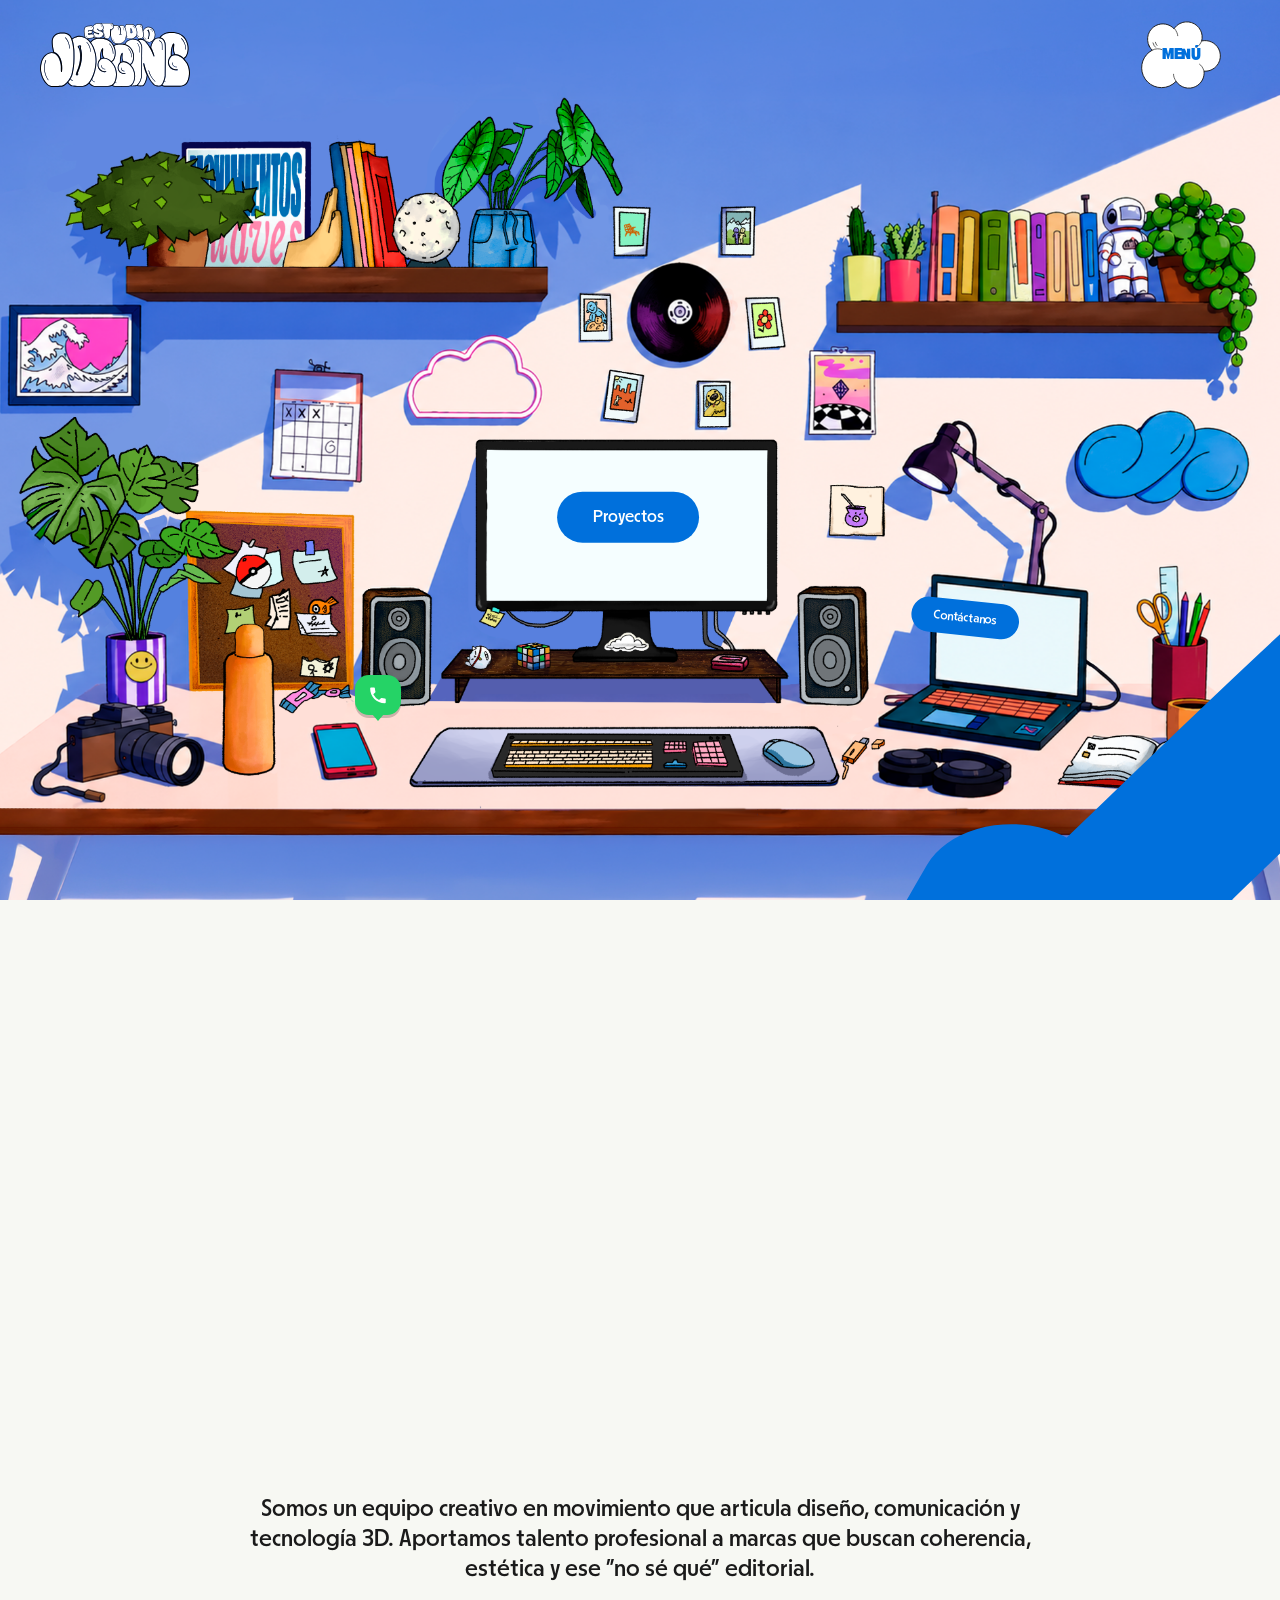
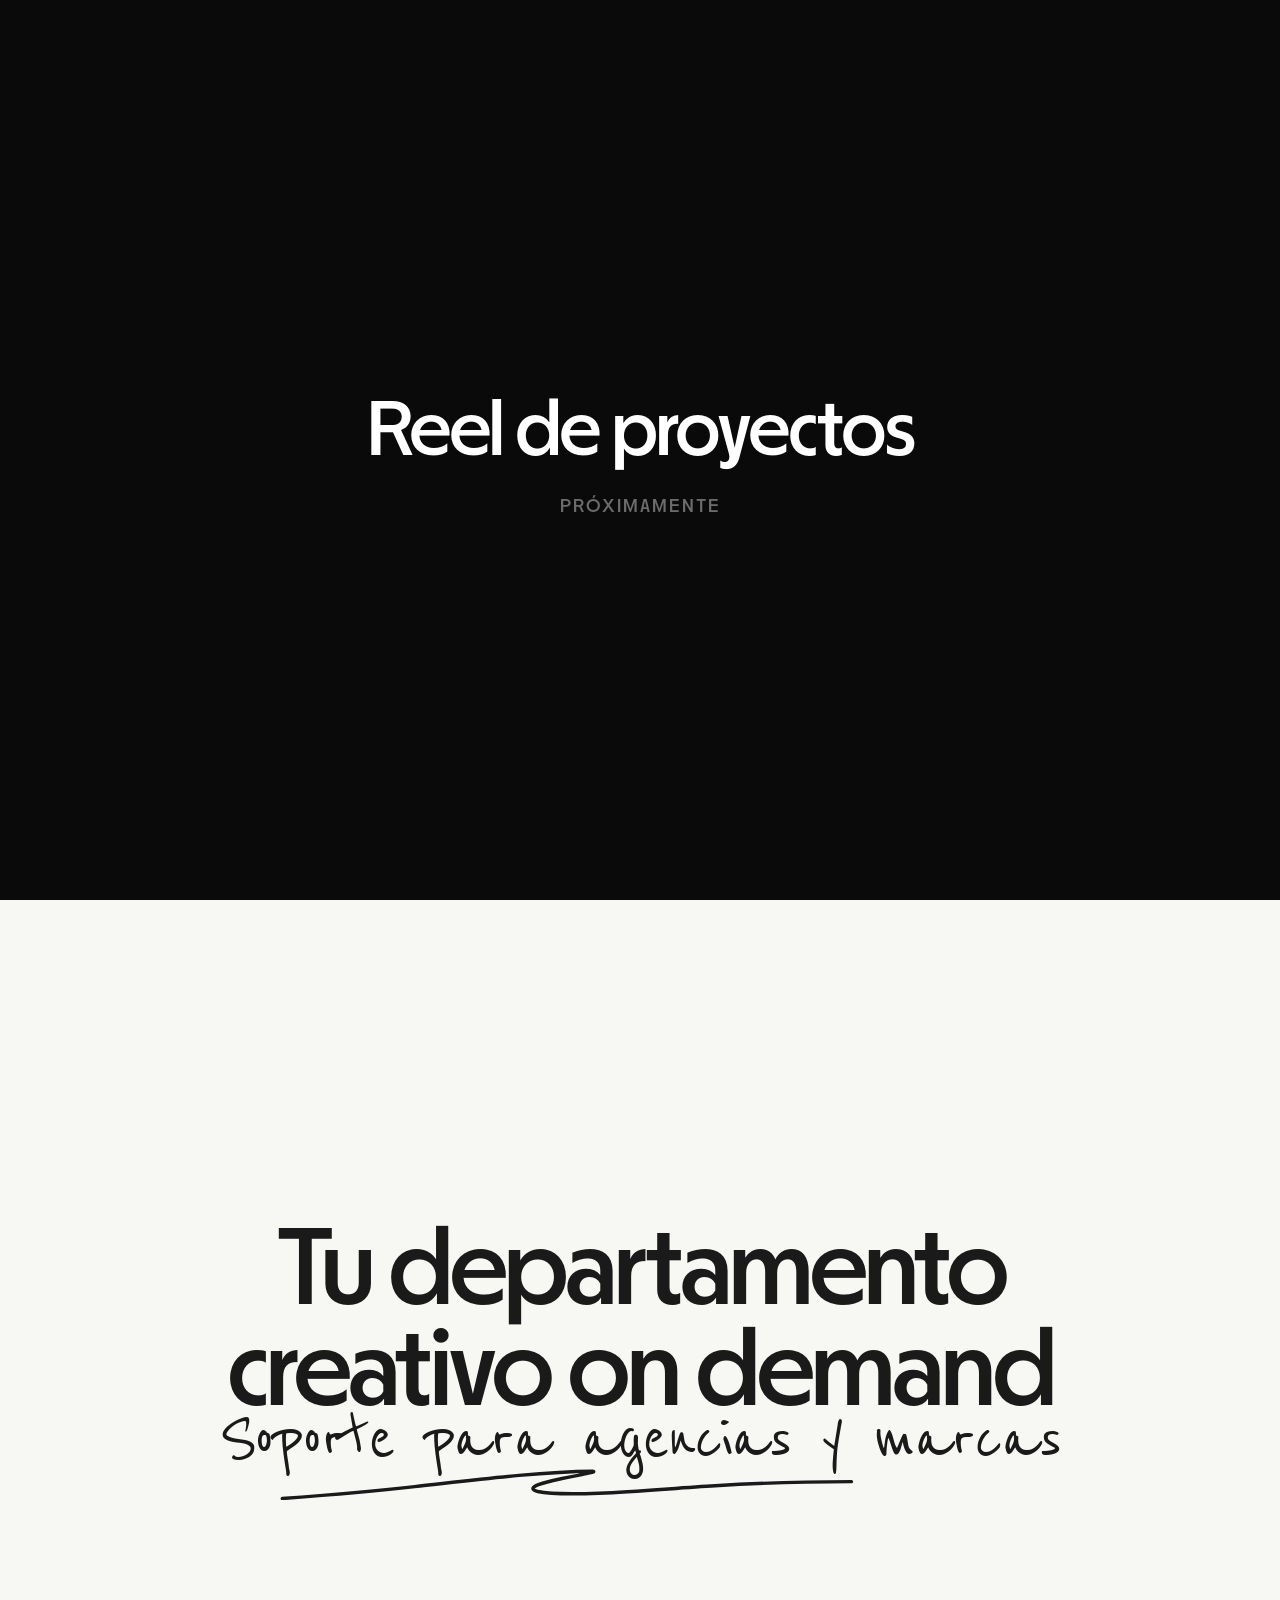
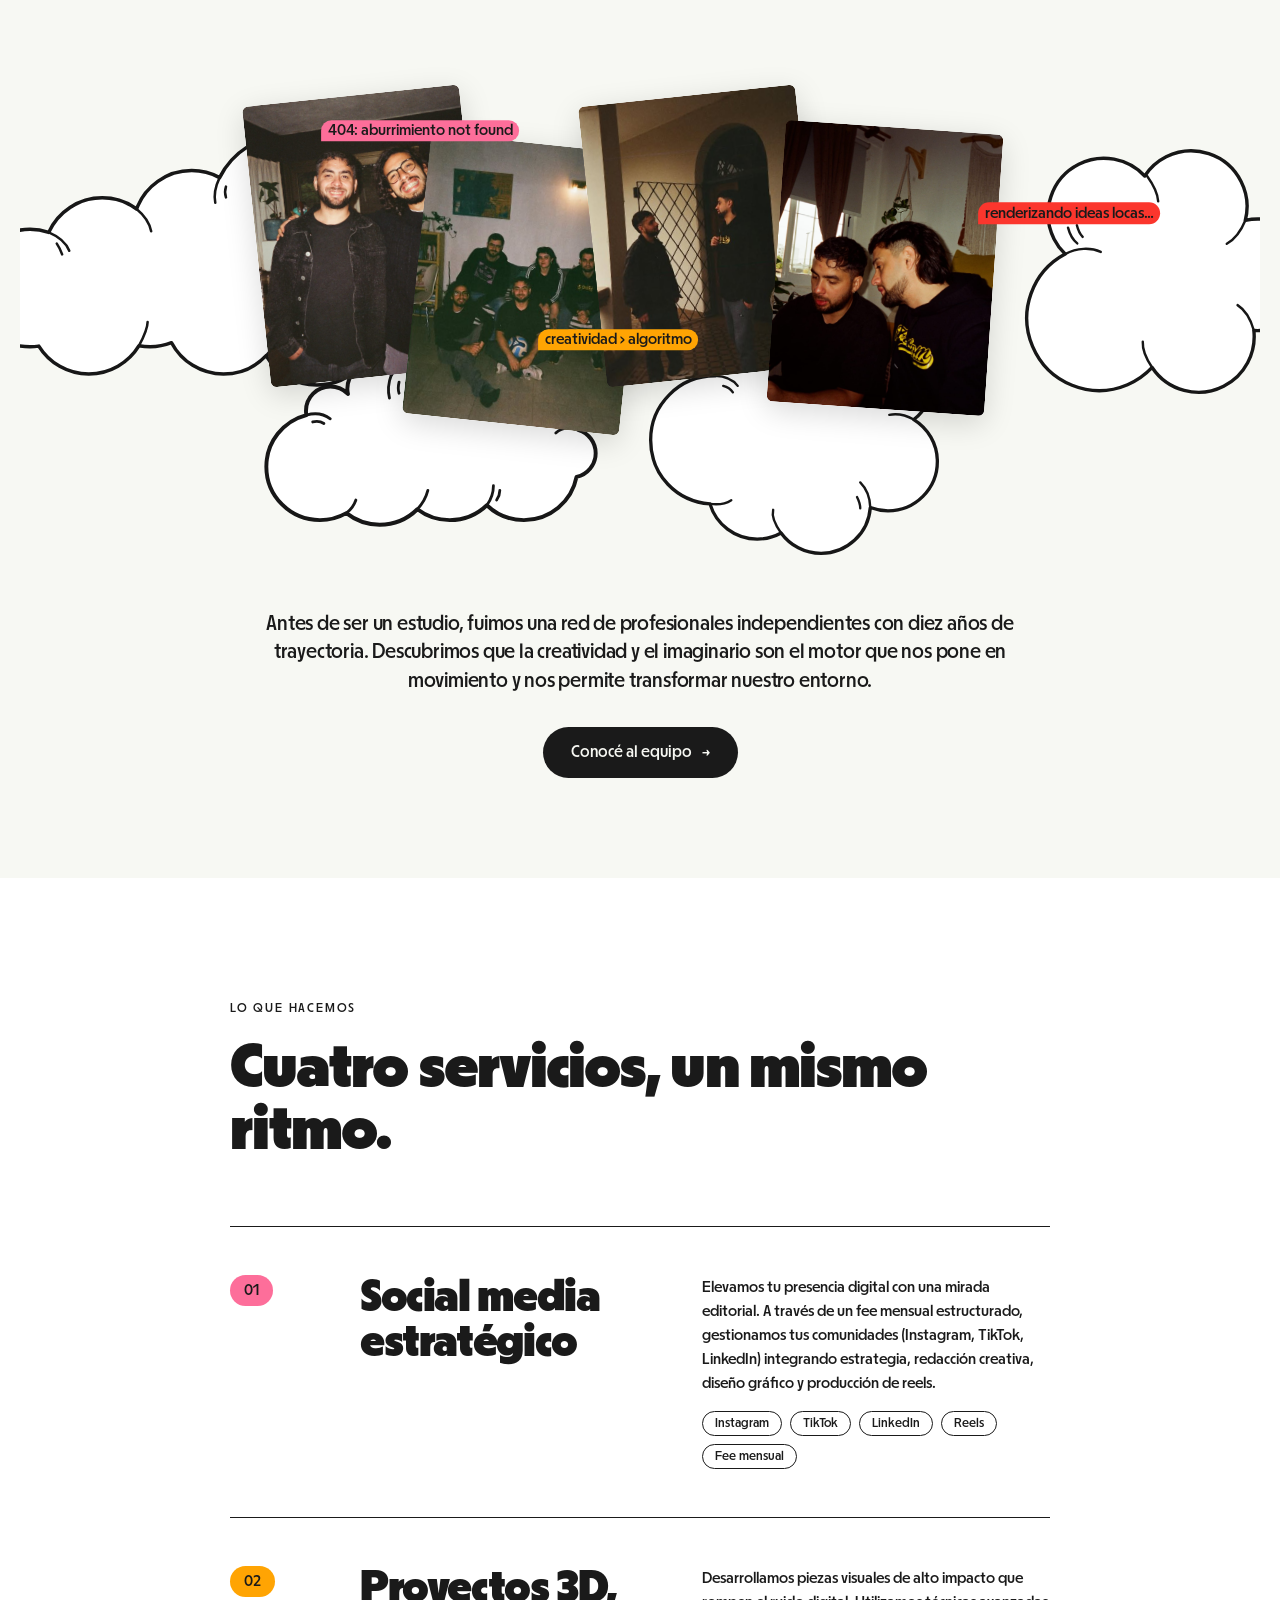
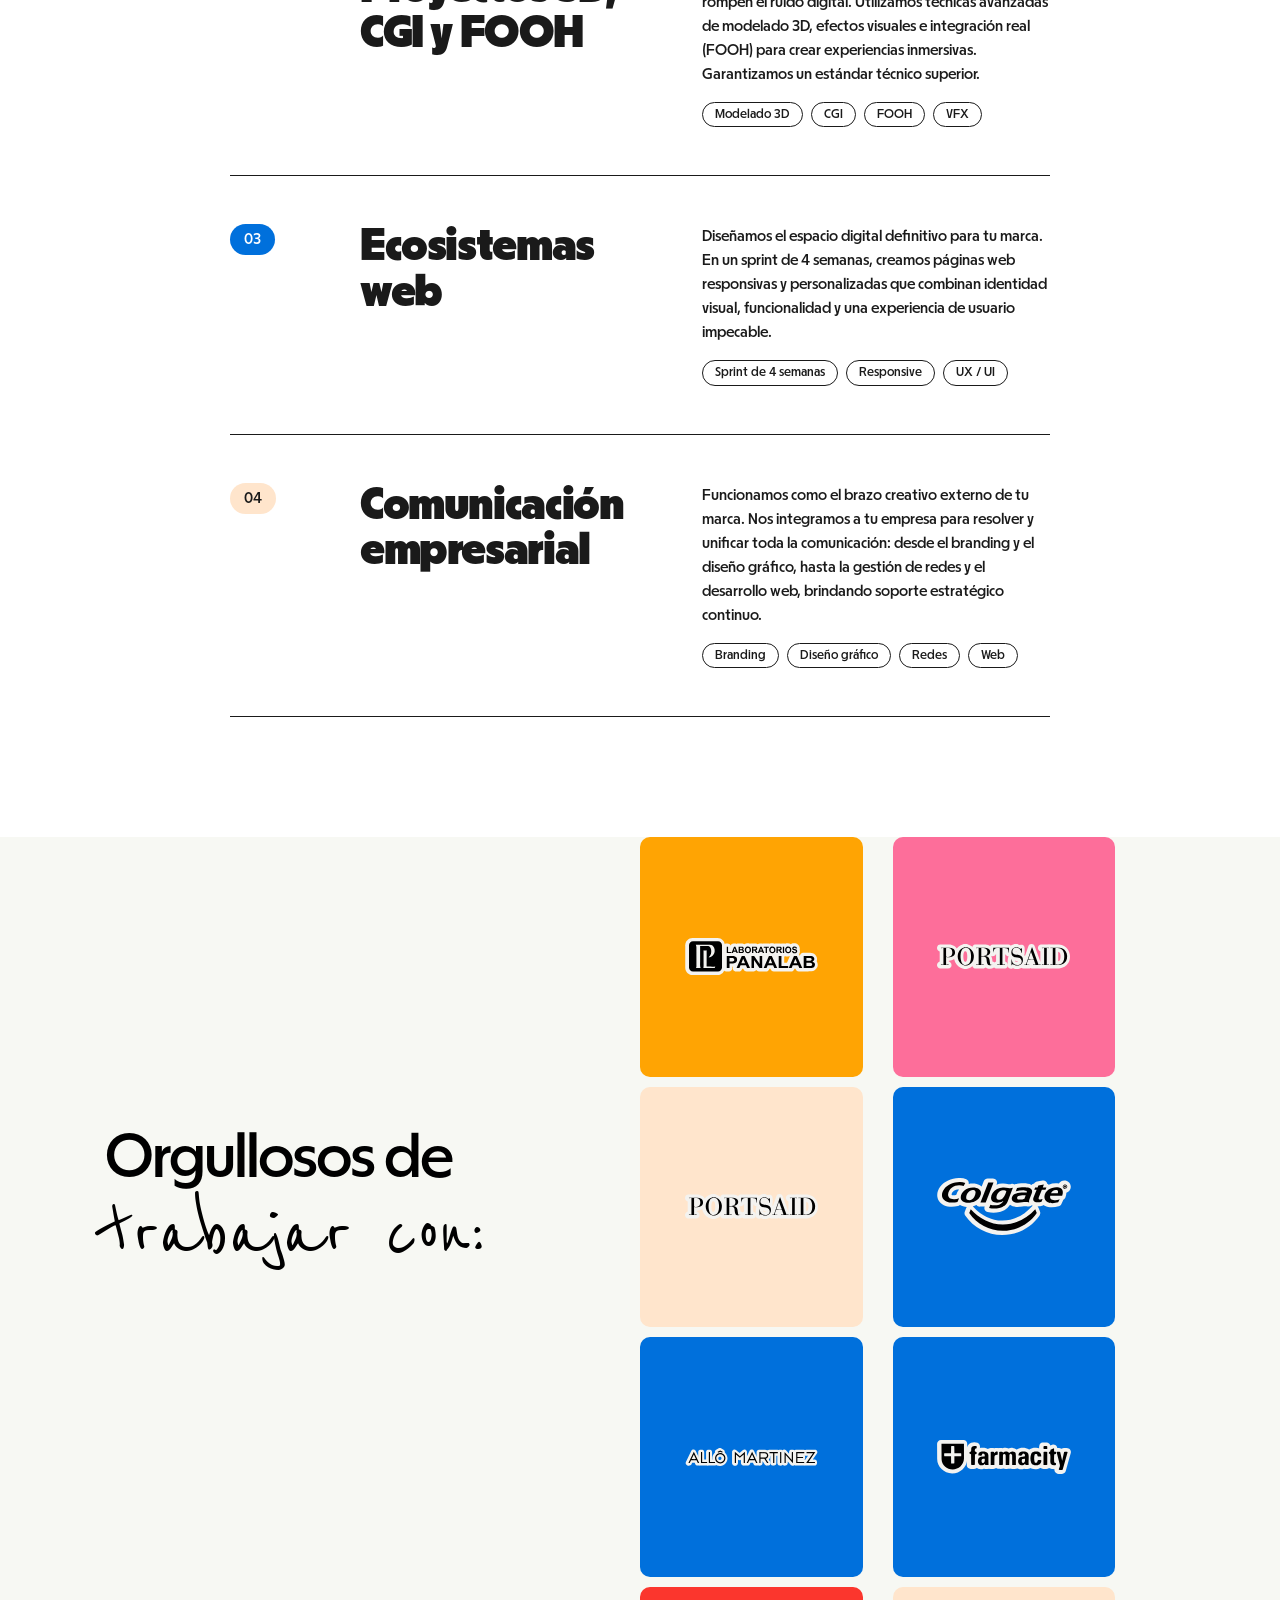
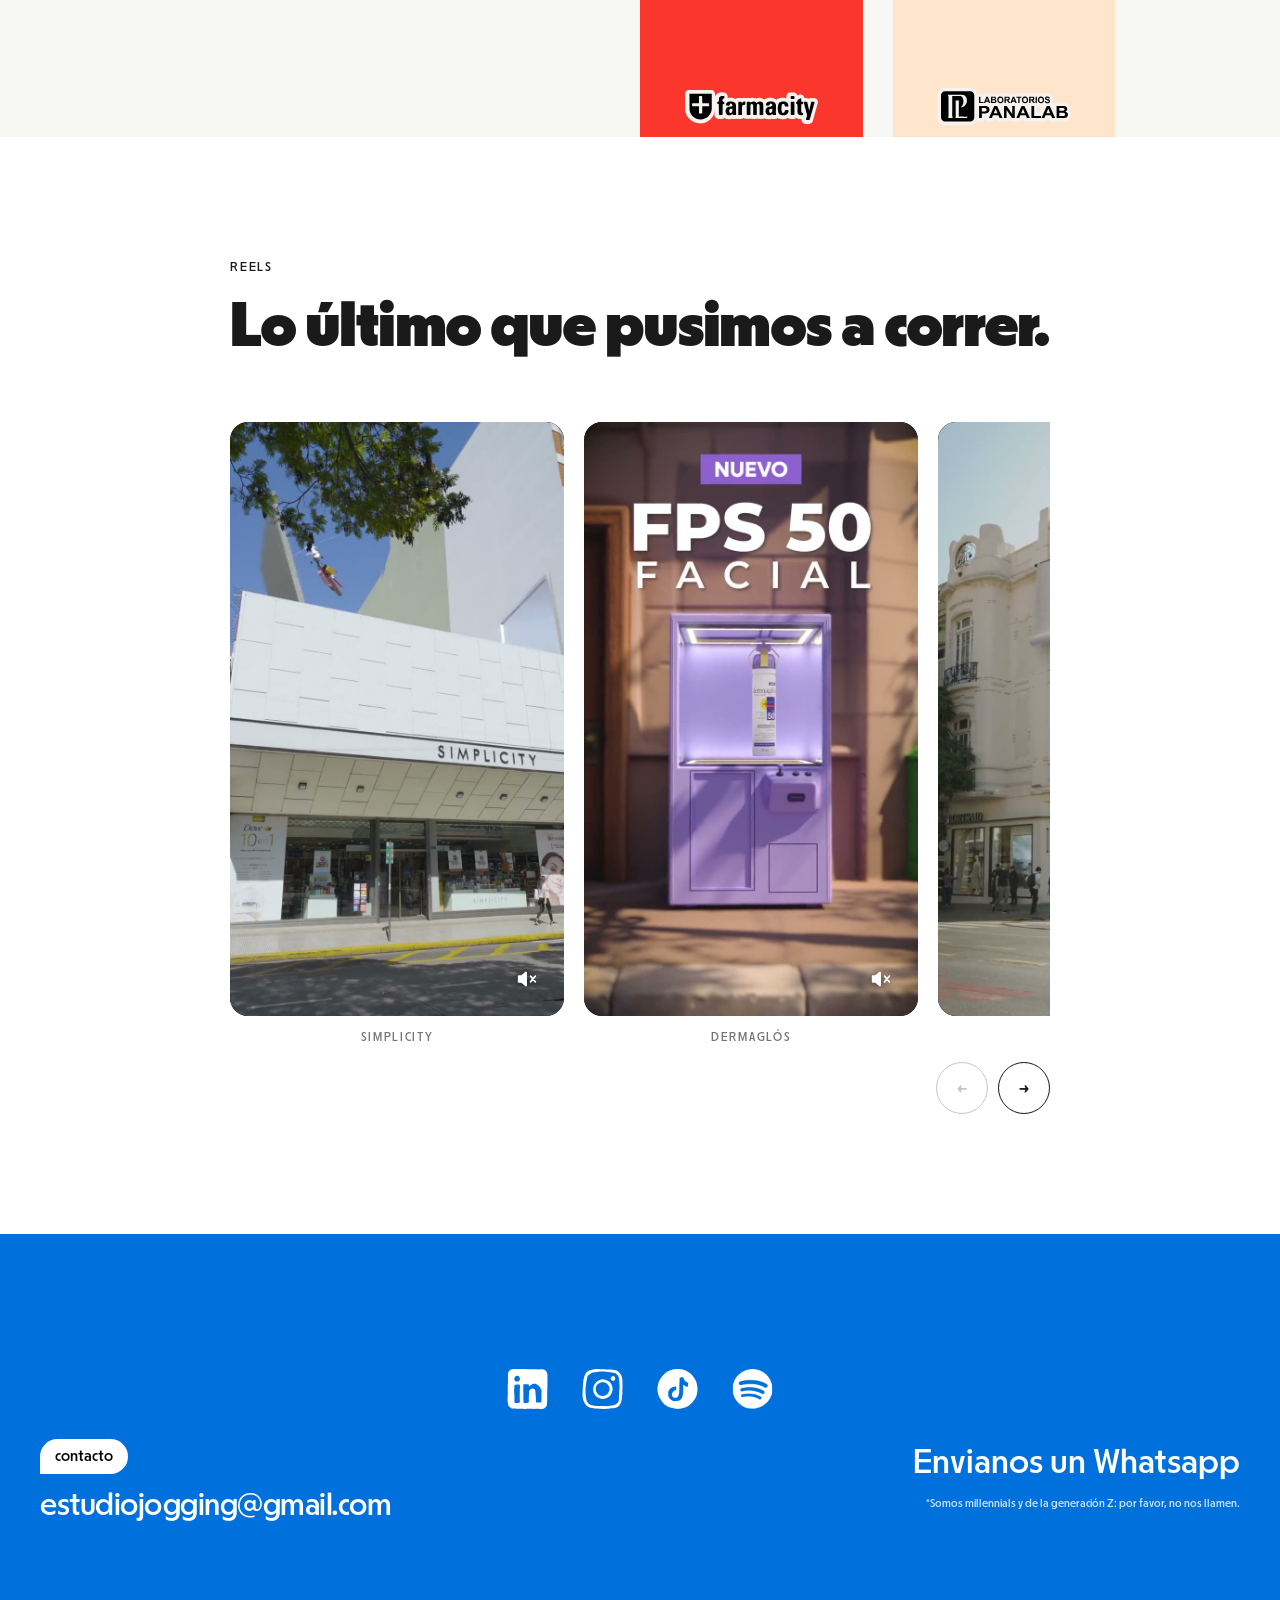
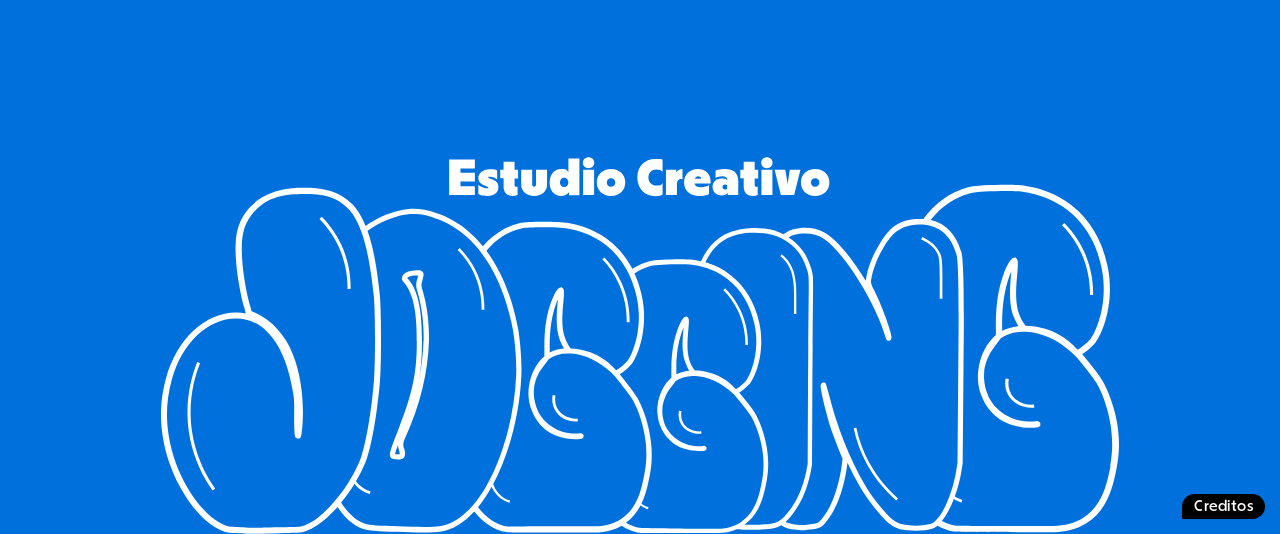
==== commit 76000929: "deploy: andiflorentin/estudio-jogging-web@00aa1ffe30e6209ed61b495ffc6e9a86f93425e6" ====
--- a/index.html
+++ b/index.html
@@ -1 +1 @@
-<!DOCTYPE html><html lang="es"><head><meta charSet="utf-8"/><meta name="viewport" content="width=device-width, initial-scale=1"/><link rel="preload" as="image" href="/logo/Logo%20Estudio%20Jogging.svg"/><link rel="preload" as="image" href="/assets/Nubes/1nube.svg"/><link rel="preload" as="image" href="/assets/Nubes/2nube.svg"/><link rel="preload" as="image" href="/assets/HorizontalWords%20SVG/JOGGING_Pantaloncitos.svg"/><link rel="preload" as="image" href="/assets/HorizontalWords%20SVG/JOGGING_1_Pantaloncitos.svg"/><link rel="preload" as="image" href="/assets/HorizontalWords%20SVG/JOGGING_2_Pantaloncitos.svg"/><link rel="preload" as="image" href="/assets/Footer-Sticker SVG/footer-sticker-hands.svg"/><link rel="preload" as="image" href="/assets/Nubes/4nube.svg"/><link rel="preload" as="image" href="/assets/Nubes/6nube.svg"/><link rel="preload" as="image" href="/assets/Marquee-blob SVG/marquee-hand.svg"/><link rel="stylesheet" href="/_next/static/css/471a8a0272647446.css" data-precedence="next"/><link rel="stylesheet" href="/_next/static/css/e9f57f9ff4561caa.css" data-precedence="next"/><link rel="preload" as="script" fetchPriority="low" href="/_next/static/chunks/webpack-93fdb407fa463ea3.js"/><script src="/_next/static/chunks/4bd1b696-5b2b1e7b5478d01a.js" async=""></script><script src="/_next/static/chunks/684-cfde107b9de9b596.js" async=""></script><script src="/_next/static/chunks/main-app-ea6a3e9a393dc346.js" async=""></script><script src="/_next/static/chunks/c15bf2b0-a2dc73281155e045.js" async=""></script><script src="/_next/static/chunks/10-b5f6df9802ed3741.js" async=""></script><script src="/_next/static/chunks/989-dd1f703d8652a2ee.js" async=""></script><script src="/_next/static/chunks/791-ba4c878aff9d4c1f.js" async=""></script><script src="/_next/static/chunks/app/page-cdc186db560ee255.js" async=""></script><link rel="preload" as="image" href="/logo/Logo%20footer%20Jogging.svg"/><title>Estudio Jogging</title><meta name="description" content="Estudio creativo en movimiento: diseño, comunicación y tecnología 3D para marcas que buscan coherencia, estética y ese &quot;no sé qué&quot; editorial."/><meta property="og:title" content="Estudio Jogging"/><meta property="og:description" content="Estudio creativo en movimiento: diseño, comunicación y tecnología 3D para marcas que buscan coherencia, estética y ese &quot;no sé qué&quot; editorial."/><meta property="og:url" content="https://andiflorentin.github.io"/><meta property="og:site_name" content="Estudio Jogging"/><meta property="og:locale" content="es_AR"/><meta property="og:image" content="https://andiflorentin.github.io/assets/Eimg_hero.png"/><meta property="og:type" content="website"/><meta name="twitter:card" content="summary_large_image"/><meta name="twitter:title" content="Estudio Jogging"/><meta name="twitter:description" content="Estudio creativo en movimiento: diseño, comunicación y tecnología 3D para marcas que buscan coherencia, estética y ese &quot;no sé qué&quot; editorial."/><meta name="twitter:image" content="https://andiflorentin.github.io/assets/Eimg_hero.png"/><link rel="icon" href="/logo/Isologo.svg"/><script src="/_next/static/chunks/polyfills-42372ed130431b0a.js" noModule=""></script></head><body><svg xmlns="http://www.w3.org/2000/svg" style="display:none" aria-hidden="true"><symbol id="bullet-icon" viewBox="0 0 13 16"><path d="M12.2765 7.03536V7.0403C12.2519 7.1343 12.0977 7.23633 12.0197 7.31177C11.5445 7.73351 11.0321 8.12803 10.6259 8.62706C10.3265 8.99562 10.0295 9.36293 9.75533 9.75128C9.66653 9.87186 9.55433 9.96647 9.47513 10.0901C9.39653 10.2157 9.34613 10.3579 9.26873 10.4865C9.18053 10.625 9.11813 10.7778 9.05033 10.9274C8.96213 11.1074 8.82353 11.2614 8.74373 11.4475C8.64773 11.6985 8.57213 11.9558 8.45573 12.1988C8.30093 12.6311 8.11493 13.0522 7.97573 13.49C7.89953 13.8171 7.91513 14.1585 7.81193 14.4806C7.72553 14.7793 7.71053 15.0873 7.71173 15.3964C7.70573 15.5127 7.73633 15.6951 7.65593 15.7483C7.62773 15.7557 7.58993 15.7199 7.55633 15.6617C7.44893 15.4645 7.40393 15.2326 7.29653 15.0279C7.13393 14.7094 6.87713 14.4559 6.68273 14.1572C6.57713 13.9989 6.48353 13.832 6.36533 13.6823C6.25973 13.5456 6.13073 13.4282 6.01673 13.2977C5.90753 13.1734 5.81633 13.0336 5.70653 12.9112C5.14013 12.3299 4.57133 11.7369 3.91793 11.2614C3.79493 11.1723 3.64673 11.1346 3.50753 11.0839C3.30113 10.9917 3.10253 10.8538 2.88293 10.7815C2.40293 10.6046 1.93733 10.3598 1.43633 10.2596C1.20593 10.2151 0.970727 10.212 0.736727 10.2107C0.555527 10.2052 0.0203267 10.2441 0.424127 9.98069C0.650927 9.83661 0.868127 9.68016 1.08713 9.52495C1.29353 9.3821 1.50893 9.25286 1.70393 9.09394C2.22653 8.61779 2.74913 8.15277 3.20813 7.60798C3.76013 6.9358 4.21373 6.18138 4.55453 5.36759C4.73033 4.99038 4.93673 4.62739 5.06693 4.23101C5.17553 3.83896 5.34293 3.46175 5.45093 3.07155C5.61113 2.35176 5.71013 1.61589 5.82173 0.888061C5.83433 0.813237 5.85113 0.755728 5.87093 0.750781C5.88893 0.744597 5.90873 0.775516 5.92793 0.829933C5.98313 0.989475 6.03353 1.15211 6.08753 1.31289C6.27773 1.91952 6.50993 2.51192 6.76673 3.08949C7.05473 3.75301 7.38413 4.41096 7.84553 4.96812C8.09333 5.25134 8.31833 5.55743 8.55593 5.84807C8.89613 6.20302 9.29213 6.52458 9.72413 6.73854C9.95513 6.85417 10.2005 6.95126 10.4573 6.98774C10.6247 7.01433 10.7819 7.0737 10.9523 7.09101C11.3123 7.12379 11.6693 7.03288 12.0257 6.99826C12.1391 6.98774 12.2645 6.96857 12.2759 7.03659L12.2765 7.03536Z" fill="currentColor"></path></symbol><symbol id="card-divider" viewBox="0 0 250 5"><path d="M2.0019 3.05432C84.0122 2.70675 166.022 2.34756 248.04 2C244.505 2.66037 240.969 3.32077 237.434 3.98115" stroke="currentColor" stroke-width="3" stroke-linecap="round" stroke-linejoin="round"></path></symbol></svg><div class="cursor-bubble">click</div><header class="main-header"><div class="nav-overlay"></div><nav class="navbar"><div class="nav-center" style="cursor:url(&#x27;/assets/Cursor SVG/cursor-pointer.svg&#x27;) 12 12, pointer"><a href="/" aria-label="Inicio"><img class="logo-truus" src="/logo/Logo%20Estudio%20Jogging.svg" alt="Jogging" height="40"/></a></div><div class="nav-left" style="cursor:url(&#x27;/assets/Cursor SVG/cursor-pointer.svg&#x27;) 12 12, pointer"><div class="nav-hover-trigger"><div class="logo-work-container"><img src="/assets/Nubes/1nube.svg" width="60" height="55" class="nav-bar__work-blob-svg" alt="" aria-hidden="true"/><span class="logo-work-text">MENÚ</span></div><div class="nav-popout nav-work-box"><div class="nav-popout-inner"><a href="/nosotros" class="nav-work-item"><div class="nav-work-item__text"><span class="nav-work-badge badge-rosa">Nosotros</span><h4 class="nav-work-title">¿quiénes están detrás del estudio?</h4></div></a><a href="/proyectos" class="nav-work-item"><div class="nav-work-item__text"><span class="nav-work-badge badge-naranja">Proyectos</span><h4 class="nav-work-title">lo que creamos para otras marcas</h4></div></a><a href="/servicios" class="nav-work-item"><div class="nav-work-item__text"><span class="nav-work-badge badge-azul">Servicios</span><h4 class="nav-work-title">¿qué podemos hacer por tu marca?</h4></div></a><a href="#contacto" class="nav-work-item"><div class="nav-work-item__text"><span class="nav-work-badge badge-crema">Contacto</span><h4 class="nav-work-title">¿empezamos algo juntos?</h4></div></a><a href="https://wa.me/NUMERO" target="_blank" rel="noopener noreferrer" class="nav-work-btn"><span class="nav-work-btn__text">Hablemos</span></a></div></div></div></div></nav><div class="vimeo-mute-bubble is--muted" style="pointer-events:none"><div class="vimeo-mute-bubble__blob"><img src="/assets/Nubes/2nube.svg" alt="" class="vimeo-mute-bubble__blob-svg"/><div class="vimeo-mute-bubble__icon vimeo-mute-bubble__mute"><svg viewBox="0 0 54 54" fill="none" xmlns="http://www.w3.org/2000/svg"><path d="M12.3818 8.50039C12.8934 7.92803 13.7447 7.84041 14.3584 8.26992C14.3696 8.28308 14.3799 8.29711 14.3916 8.30996L14.501 8.41738L52.001 41.9174L52.1201 42.0141C52.6204 42.5885 52.6243 43.4317 52.1182 43.9984C51.6007 44.5775 50.7353 44.6609 50.1201 44.2143L50.001 44.1176L44.999 39.6488C44.2681 40.687 43.4506 41.6601 42.5557 42.5551C41.9699 43.1407 41.0203 43.1408 40.4346 42.5551C39.8493 41.9693 39.8492 41.0197 40.4346 40.434C41.2902 39.5783 42.0647 38.6412 42.7451 37.6361L37.8271 33.2416C37.2776 34.1931 36.6101 35.068 35.8389 35.8393C35.2532 36.4247 34.3035 36.4246 33.7178 35.8393C33.1321 35.2534 33.132 34.3029 33.7178 33.7172C34.452 32.9828 35.0644 32.1286 35.5273 31.1879L29 25.3559V43.4994C28.9999 44.0475 28.7004 44.5517 28.2197 44.8148C27.7389 45.0778 27.1531 45.0583 26.6914 44.7631L14.6846 37.0785C14.6042 37.0272 14.5104 36.9995 14.415 36.9994H8.5C6.56706 36.9994 5.0001 35.4323 5 33.4994V20.4994C5.00017 18.5666 6.56711 16.9994 8.5 16.9994H14.415C14.5105 16.9994 14.6042 16.9718 14.6846 16.9203L17.5225 15.1029L12.501 10.6176L12.3916 10.5102C11.8788 9.94899 11.8646 9.07956 12.3818 8.50039Z" fill="currentColor"></path><path d="M40.4346 11.4428C41.0203 10.8572 41.9699 10.8573 42.5557 11.4428C46.5351 15.4222 48.9998 20.924 49 26.9984C49 29.5023 48.5806 31.909 47.8096 34.1518L45.3447 31.9506C45.7703 30.3718 46 28.712 46 26.9984C45.9998 21.7516 43.8744 17.0037 40.4346 13.5639C39.8492 12.9782 39.8492 12.0285 40.4346 11.4428Z" fill="currentColor"></path><path d="M33.7178 18.1615C34.3035 17.576 35.2531 17.576 35.8389 18.1615C38.0388 20.3616 39.4237 23.3831 39.4961 26.725L35.8018 23.4242C35.3201 22.2398 34.6083 21.1732 33.7178 20.2826C33.1321 19.6968 33.132 18.7472 33.7178 18.1615Z" fill="currentColor"></path><path d="M26.6914 9.23574C27.153 8.94049 27.7389 8.92026 28.2197 9.18301C28.7004 9.44611 28.9999 9.95137 29 10.4994V17.348L22.7451 11.7602L26.6914 9.23574Z" fill="currentColor"></path></svg></div><div class="vimeo-mute-bubble__icon vimeo-mute-bubble__unmute"><svg viewBox="0 0 54 54" fill="none" xmlns="http://www.w3.org/2000/svg"><path d="M29 10.5C29 9.95184 28.701 9.44732 28.2202 9.18416C27.7392 8.921 27.1532 8.9411 26.6914 9.2366L14.6843 16.9211C14.6039 16.9726 14.5103 17 14.4148 17H8.5C6.567 17 5 18.567 5 20.5V33.5C5 35.433 6.567 37 8.5 37H14.4148C14.5103 37 14.6039 37.0274 14.6843 37.0788L26.6914 44.7634C27.1532 45.0588 27.7392 45.079 28.2202 44.8158C28.701 44.5526 29 44.0482 29 43.5V10.5Z" fill="currentColor"></path><path d="M40.435 11.4432C41.0208 10.8575 41.9704 10.8575 42.5562 11.4432C46.5358 15.4228 49 20.9249 49 26.9996C49 33.0744 46.5358 38.5764 42.5562 42.556C41.9704 43.1418 41.0208 43.1418 40.435 42.556C39.8492 41.9702 39.8492 41.0204 40.435 40.4346C43.875 36.9946 46 32.2468 46 26.9996C46 21.7525 43.875 17.0045 40.435 13.5646C39.8492 12.9788 39.8492 12.029 40.435 11.4432Z" fill="currentColor"></path><path d="M35.8388 18.162C35.253 17.5762 34.3032 17.5762 33.7174 18.162C33.1316 18.7478 33.1316 19.6975 33.7174 20.2833C35.4382 22.0041 36.5 24.377 36.5 27.0008C36.5 29.6246 35.4382 31.9976 33.7174 33.7184C33.1316 34.3042 33.1316 35.2538 33.7174 35.8396C34.3032 36.4254 35.253 36.4254 35.8388 35.8396C38.0992 33.5792 39.5 30.4522 39.5 27.0008C39.5 23.5494 38.0992 20.4224 35.8388 18.162Z" fill="currentColor"></path></svg></div></div></div><div class="vimeo-hero is-muted"><video poster="/assets/Eimg_hero.png" autoPlay="" loop="" muted="" playsInline="" class="vimeo-hero__iframe" style="object-fit:cover;background-color:#111"></video><audio src="/fassounds-good-night-lofi-cozy-chill-music-160166.mp3" autoPlay="" loop="" muted=""></audio><div class="vimeo-hero__fade"></div><a href="/proyectos" class="vimeo-hero__projects-btn">Proyectos</a><a href="#contacto" class="vimeo-hero__laptop-contact">Contáctanos</a><a href="https://wa.me/NUMERO" target="_blank" rel="noopener noreferrer" class="vimeo-hero__phone-whatsapp" aria-label="WhatsApp"><svg viewBox="0 0 24 24" fill="none" xmlns="http://www.w3.org/2000/svg"><path d="M6.62 10.79a15.053 15.053 0 006.59 6.59l2.2-2.2a1 1 0 011.01-.24c1.12.37 2.33.57 3.58.57a1 1 0 011 1V20a1 1 0 01-1 1C10.4 21 3 13.6 3 4a1 1 0 011-1h3.5a1 1 0 011 1c0 1.25.2 2.46.57 3.58a1 1 0 01-.25 1.01l-2.2 2.2z" fill="currentColor"></path></svg></a></div></header><section class="horizontal-words-section content-section"><div class="horizontal-words__relative"><div class="horizontal-words__sticker-svg"><svg xmlns="http://www.w3.org/2000/svg" width="100%" viewBox="0 0 386 127" fill="none" class="horizontal-words__arrow-svg"><path d="M2 123C9 35.9999 84.5 17 124 25.9999C217.764 47.3635 207 115 177.5 123C105.777 142.45 110.737 1.99991 232.5 2C310.5 2.00006 366.5 79 376 118L356.5 105.5" stroke="currentColor" stroke-width="3" stroke-linecap="round" stroke-linejoin="round"></path><path d="M2 123C9 35.9999 84.5 17 124 25.9999C217.764 47.3635 207 115 177.5 123C105.777 142.45 110.737 1.99991 232.5 2C310.5 2.00006 366.5 79 376 118L384 97" stroke="currentColor" stroke-width="3" stroke-linecap="round" stroke-linejoin="round"></path></svg><img src="/assets/HorizontalWords%20SVG/JOGGING_Pantaloncitos.svg" alt="" class="horizontal-words__sticker-watch"/><img src="/assets/HorizontalWords%20SVG/JOGGING_1_Pantaloncitos.svg" alt="" class="horizontal-words__sticker-cursor"/><img src="/assets/HorizontalWords%20SVG/JOGGING_2_Pantaloncitos.svg" alt="" class="horizontal-words__sticker-phone"/><svg xmlns="http://www.w3.org/2000/svg" width="100%" viewBox="0 0 140 127" fill="none" class="horizontal-words__arrow-end-svg"><path d="M2.03125 2.42188C100.469 2.42188 130.156 52.4219 118.437 125.078L99.6875 107.891" stroke="currentColor" stroke-width="3" stroke-linecap="round" stroke-linejoin="round"></path><path d="M2.03125 2.42188C100.469 2.42188 130.156 52.4219 118.438 125.078L137.969 110.234" stroke="currentColor" stroke-width="3" stroke-linecap="round" stroke-linejoin="round"></path></svg><h2 class="display horizontal-words__h2" aria-label="A tiempos rápidos, movimientos suaves."><div class="letter" aria-hidden="true" style="position:relative;display:inline-block">A</div> <div class="letter" aria-hidden="true" style="position:relative;display:inline-block">t</div><div class="letter" aria-hidden="true" style="position:relative;display:inline-block">i</div><div class="letter" aria-hidden="true" style="position:relative;display:inline-block">e</div><div class="letter" aria-hidden="true" style="position:relative;display:inline-block">m</div><div class="letter" aria-hidden="true" style="position:relative;display:inline-block">p</div><div class="letter" aria-hidden="true" style="position:relative;display:inline-block">o</div><div class="letter" aria-hidden="true" style="position:relative;display:inline-block">s</div> <div class="letter" aria-hidden="true" style="position:relative;display:inline-block">r</div><div class="letter" aria-hidden="true" style="position:relative;display:inline-block">á</div><div class="letter" aria-hidden="true" style="position:relative;display:inline-block">p</div><div class="letter" aria-hidden="true" style="position:relative;display:inline-block">i</div><div class="letter" aria-hidden="true" style="position:relative;display:inline-block">d</div><div class="letter" aria-hidden="true" style="position:relative;display:inline-block">o</div><div class="letter" aria-hidden="true" style="position:relative;display:inline-block">s</div><div class="letter" aria-hidden="true" style="position:relative;display:inline-block">,</div> <div class="letter" aria-hidden="true" style="position:relative;display:inline-block">m</div><div class="letter" aria-hidden="true" style="position:relative;display:inline-block">o</div><div class="letter" aria-hidden="true" style="position:relative;display:inline-block">v</div><div class="letter" aria-hidden="true" style="position:relative;display:inline-block">i</div><div class="letter" aria-hidden="true" style="position:relative;display:inline-block">m</div><div class="letter" aria-hidden="true" style="position:relative;display:inline-block">i</div><div class="letter" aria-hidden="true" style="position:relative;display:inline-block">e</div><div class="letter" aria-hidden="true" style="position:relative;display:inline-block">n</div><div class="letter" aria-hidden="true" style="position:relative;display:inline-block">t</div><div class="letter" aria-hidden="true" style="position:relative;display:inline-block">o</div><div class="letter" aria-hidden="true" style="position:relative;display:inline-block">s</div> <div class="letter" aria-hidden="true" style="position:relative;display:inline-block">s</div><div class="letter" aria-hidden="true" style="position:relative;display:inline-block">u</div><div class="letter" aria-hidden="true" style="position:relative;display:inline-block">a</div><div class="letter" aria-hidden="true" style="position:relative;display:inline-block">v</div><div class="letter" aria-hidden="true" style="position:relative;display:inline-block">e</div><div class="letter" aria-hidden="true" style="position:relative;display:inline-block">s</div><div class="letter" aria-hidden="true" style="position:relative;display:inline-block">.</div></h2></div></div><div class="horizontal-words__bottom-text"><div class="horizontal-words__bottom-text-l">Somos un equipo creativo en movimiento que articula diseño, comunicación y tecnología 3D. Aportamos talento profesional a marcas que buscan coherencia, estética y ese &quot;no sé qué&quot; editorial.</div></div></section><main><section class="showreel-section" id="showreel-section"><div class="showreel__content"><h2 class="showreel__title">Reel de proyectos</h2><p class="showreel__subtitle">próximamente</p></div></section><div class="content-section motion-cards-wrapper"><section class="motion-card-section" id="motion-card-section"><div class="motion-card__heading"><h2 class="motion-card__title">Tu departamento<!-- --> <br/>creativo on demand</h2><p class="motion-card__subtitle">Soporte para agencias y marcas<span class="motion-card__sticker motion-card__sticker--top"><img src="/assets/Footer-Sticker SVG/footer-sticker-hands.svg" alt="Green heart hands sticker" class="motion-card__sticker-img"/></span></p><svg xmlns="http://www.w3.org/2000/svg" width="100%" viewBox="0 0 634 28" fill="none" class="motion-card__underline-svg"><path class="motion-card__underline-path" d="M2 26C41.0237 23.1556 79.9927 19.9419 118.634 15.5521C169.106 9.98633 227.314 2.42393 275.206 2C280.46 2.57436 264.768 4.99488 262.462 5.55556C257.837 6.43078 252.529 7.47009 247.317 8.59146C239.594 10.3556 212.496 15.8393 226.932 19.8051C239.594 22.6359 263.663 21.9521 280.978 21.3504C314.817 19.9829 349.311 16.7419 383.204 14.7863C465.931 9.5077 549.191 10.547 632 14.1436" stroke="currentColor" stroke-width="3" stroke-linecap="round" stroke-linejoin="round"></path></svg></div><div class="motion-card__cards-area"><div class="motion-card__blob"><img src="/assets/Nubes/4nube.svg" alt="" class="motion-card__blob-svg"/></div><img src="/assets/Nubes/6nube.svg" alt="" aria-hidden="true" class="motion-card__cloud motion-card__cloud--bottom"/><img src="/assets/Nubes/1nube.svg" alt="" aria-hidden="true" class="motion-card__cloud motion-card__cloud--right"/><div class="motion-card__cards"><div class="motion-card__card motion-card__card--1"><span class="motion-card__tag motion-card__floating-label--pink">404: aburrimiento not found</span><div class="motion-card__card-image"><img src="/assets/Equipo/equipo-1.jpg" loading="lazy" width="1000" height="1000" alt="" class="cover-image"/></div></div><div class="motion-card__card motion-card__card--2"><span class="motion-card__tag motion-card__tag--azul">sin filtro de Instagram</span><div class="motion-card__card-image"><img src="/assets/Equipo/equipo-2.jpg" loading="lazy" width="1000" height="1000" alt="" class="cover-image"/></div></div><div class="motion-card__card motion-card__card--3"><span class="motion-card__tag motion-card__floating-label--orange">creatividad &gt; algoritmo</span><div class="motion-card__card-image"><img src="/assets/Equipo/equipo-3.jpg" loading="lazy" width="1000" height="1000" alt="" class="cover-image"/></div></div><div class="motion-card__card motion-card__card--4"><span class="motion-card__tag motion-card__floating-label--red">renderizando ideas locas…</span><div class="motion-card__card-image"><img src="/assets/Equipo/equipo-4.jpg" loading="lazy" width="1000" height="1000" alt="" class="cover-image"/></div></div></div><div class="motion-card__floating-labels"><div class="motion-card__floating-label motion-card__floating-label--pink"><p class="motion-card__floating-text">404: aburrimiento not found</p></div><div class="motion-card__floating-label motion-card__floating-label--orange"><p class="motion-card__floating-text">creatividad &gt; algoritmo</p></div><div class="motion-card__floating-label motion-card__floating-label--red"><p class="motion-card__floating-text">renderizando ideas locas…</p></div></div></div><div class="motion-card__footer-text"><p class="motion-card__description">Antes de ser un estudio, fuimos una red de profesionales independientes con diez años de trayectoria. Descubrimos que la creatividad y el imaginario son el motor que nos pone en movimiento y nos permite transformar nuestro entorno.</p><a href="/nosotros" class="pill-btn pill-btn--dark motion-card__cta">Conocé al equipo <span aria-hidden="true">→</span></a></div></section></div><div class="content-section service-cards-wrapper"><div class="title-container"><h2 class="main-title">Llamanos si <span class="italic-text">necesitas:</span></h2><svg xmlns="http://www.w3.org/2000/svg" width="160" viewBox="0 0 159 17" fill="none" class="title-underline-svg"><path d="M1 12.1515C53.0771 5.7187 105.529 2.30552 158 1.93652" stroke="currentColor" stroke-width="2" stroke-linecap="round" stroke-linejoin="round"></path><path d="M30.2672 15.9461C64.1899 12.8158 98.2663 11.3583 132.33 11.5735" stroke="currentColor" stroke-width="2" stroke-linecap="round" stroke-linejoin="round"></path></svg></div><div class="cards-wrapper" id="cards-wrapper"><div class="card card-darkblue"><div class="card-sticker sticker-phone"><img src="/assets/Card-Sticker SVG/sticker-phone.svg" alt="" width="100%" loading="lazy" aria-hidden="true"/></div><h3 class="card-title">social media estratégico</h3><svg width="100%" height="10" class="card-divider-svg" aria-hidden="true"><use href="#card-divider"></use></svg><ul class="card-list"><li><svg xmlns="http://www.w3.org/2000/svg" width="13" height="16" class="services-card__bullet-svg" aria-hidden="true"><use href="#bullet-icon"></use></svg>Gestión de comunidades</li><li><svg xmlns="http://www.w3.org/2000/svg" width="13" height="16" class="services-card__bullet-svg" aria-hidden="true"><use href="#bullet-icon"></use></svg>Estrategia editorial</li><li><svg xmlns="http://www.w3.org/2000/svg" width="13" height="16" class="services-card__bullet-svg" aria-hidden="true"><use href="#bullet-icon"></use></svg>Redacción creativa</li><li><svg xmlns="http://www.w3.org/2000/svg" width="13" height="16" class="services-card__bullet-svg" aria-hidden="true"><use href="#bullet-icon"></use></svg>Diseño gráfico</li><li><svg xmlns="http://www.w3.org/2000/svg" width="13" height="16" class="services-card__bullet-svg" aria-hidden="true"><use href="#bullet-icon"></use></svg>Producción de reels</li><li><svg xmlns="http://www.w3.org/2000/svg" width="13" height="16" class="services-card__bullet-svg" aria-hidden="true"><use href="#bullet-icon"></use></svg>Fee mensual estructurado</li></ul></div><div class="card card-orange"><div class="card-sticker sticker-camera"><img src="/assets/Card-Sticker SVG/sticker-camera.svg" alt="" width="100%" loading="lazy" aria-hidden="true"/></div><h3 class="card-title">proyectos 3D, CGI y FOOH</h3><svg width="100%" height="10" class="card-divider-svg" aria-hidden="true"><use href="#card-divider"></use></svg><ul class="card-list"><li><svg xmlns="http://www.w3.org/2000/svg" width="13" height="16" class="services-card__bullet-svg" aria-hidden="true"><use href="#bullet-icon"></use></svg>Modelado 3D avanzado</li><li><svg xmlns="http://www.w3.org/2000/svg" width="13" height="16" class="services-card__bullet-svg" aria-hidden="true"><use href="#bullet-icon"></use></svg>Efectos visuales (VFX)</li><li><svg xmlns="http://www.w3.org/2000/svg" width="13" height="16" class="services-card__bullet-svg" aria-hidden="true"><use href="#bullet-icon"></use></svg>Integración real (FOOH)</li><li><svg xmlns="http://www.w3.org/2000/svg" width="13" height="16" class="services-card__bullet-svg" aria-hidden="true"><use href="#bullet-icon"></use></svg>Experiencias inmersivas</li><li><svg xmlns="http://www.w3.org/2000/svg" width="13" height="16" class="services-card__bullet-svg" aria-hidden="true"><use href="#bullet-icon"></use></svg>Estándar técnico superior</li></ul></div><div class="card card-maroon"><div class="card-sticker sticker-cursor"><img src="/assets/HorizontalWords SVG/horizontal-words-sticker-cursor.svg" alt="" width="100%" loading="lazy" aria-hidden="true"/></div><h3 class="card-title">ecosistemas web</h3><svg width="100%" height="10" class="card-divider-svg" aria-hidden="true"><use href="#card-divider"></use></svg><ul class="card-list"><li><svg xmlns="http://www.w3.org/2000/svg" width="13" height="16" class="services-card__bullet-svg" aria-hidden="true"><use href="#bullet-icon"></use></svg>Webs responsivas y a medida</li><li><svg xmlns="http://www.w3.org/2000/svg" width="13" height="16" class="services-card__bullet-svg" aria-hidden="true"><use href="#bullet-icon"></use></svg>Sprint de 4 semanas</li><li><svg xmlns="http://www.w3.org/2000/svg" width="13" height="16" class="services-card__bullet-svg" aria-hidden="true"><use href="#bullet-icon"></use></svg>Identidad visual</li><li><svg xmlns="http://www.w3.org/2000/svg" width="13" height="16" class="services-card__bullet-svg" aria-hidden="true"><use href="#bullet-icon"></use></svg>Funcionalidad</li><li><svg xmlns="http://www.w3.org/2000/svg" width="13" height="16" class="services-card__bullet-svg" aria-hidden="true"><use href="#bullet-icon"></use></svg>Experiencia de usuario impecable</li></ul></div><div class="card card-pink"><div class="card-sticker sticker-hands"><img src="/assets/Footer-Sticker SVG/footer-sticker-hands.svg" alt="" width="100%" loading="lazy" aria-hidden="true"/></div><h3 class="card-title">comunicación empresarial</h3><svg width="100%" height="10" class="card-divider-svg" aria-hidden="true"><use href="#card-divider"></use></svg><ul class="card-list"><li><svg xmlns="http://www.w3.org/2000/svg" width="13" height="16" class="services-card__bullet-svg" aria-hidden="true"><use href="#bullet-icon"></use></svg>Brazo creativo externo</li><li><svg xmlns="http://www.w3.org/2000/svg" width="13" height="16" class="services-card__bullet-svg" aria-hidden="true"><use href="#bullet-icon"></use></svg>Branding y diseño gráfico</li><li><svg xmlns="http://www.w3.org/2000/svg" width="13" height="16" class="services-card__bullet-svg" aria-hidden="true"><use href="#bullet-icon"></use></svg>Gestión de redes</li><li><svg xmlns="http://www.w3.org/2000/svg" width="13" height="16" class="services-card__bullet-svg" aria-hidden="true"><use href="#bullet-icon"></use></svg>Desarrollo web</li><li><svg xmlns="http://www.w3.org/2000/svg" width="13" height="16" class="services-card__bullet-svg" aria-hidden="true"><use href="#bullet-icon"></use></svg>Soporte estratégico continuo</li></ul></div></div></div></main><section class="Double-marquee"><div class="marquee-left"><div class="marquee-text-container"><h2>Orgullosos de<br/><span class="text-with">trabajar con:<svg xmlns="http://www.w3.org/2000/svg" class="marquee-underline" viewBox="0 0 159 17" fill="none"><path d="M1 12.1515C53.0771 5.7187 105.529 2.30552 158 1.93652" stroke="currentColor" stroke-width="2" stroke-linecap="round" stroke-linejoin="round"></path><path d="M30.2672 15.9461C64.1899 12.8158 98.2663 11.3583 132.33 11.5735" stroke="currentColor" stroke-width="2" stroke-linecap="round" stroke-linejoin="round"></path></svg></span></h2></div><div class="marquee-blob-container"><img src="/assets/Nubes/4nube.svg" class="marquee-blob" alt="" aria-hidden="true"/><div class="marquee-svg-container"><div class="marquee-svg-item"><img src="/assets/Marquee-blob SVG/marquee-hand.svg" width="100%" alt="" aria-hidden="true"/></div><div class="marquee-svg-item"><svg xmlns="http://www.w3.org/2000/svg" width="100%" viewBox="0 0 386 127" fill="none"><path d="M2 123C9 35.9999 84.5 17 124 25.9999C217.764 47.3635 207 115 177.5 123C105.777 142.45 110.737 1.99991 232.5 2C310.5 2.00006 366.5 79 376 118L356.5 105.5" stroke="currentColor" stroke-width="3" stroke-linecap="round" stroke-linejoin="round"></path><path d="M2 123C9 35.9999 84.5 17 124 25.9999C217.764 47.3635 207 115 177.5 123C105.777 142.45 110.737 1.99991 232.5 2C310.5 2.00006 366.5 79 376 118L384 97" stroke="currentColor" stroke-width="3" stroke-linecap="round" stroke-linejoin="round"></path></svg></div></div></div></div><div class="marquee-right"><div class="marquee-column"><div class="marquee-track"></div></div><div class="marquee-column"><div class="marquee-track"></div></div></div></section><section class="wrap section reels"><div class="section-head" data-reveal="true"><span class="inner-eyebrow">Reels</span><h2 class="section-title section-title--wide">Lo último que pusimos a correr.</h2></div><div class="cb-carousel-wrap"><div class="cb-carousel" tabindex="0" aria-label="Piezas del proyecto"><figure class="case-video cb-carousel__item"><div class="case-video__frame"><video src="/media/reels/simplicity-fiestas.mp4" poster="/media/reels/simplicity-fiestas.jpg" muted="" loop="" playsInline="" preload="metadata" aria-label="Simplicity"></video><button type="button" class="case-video__sound" aria-pressed="false" aria-label="Activar sonido"><svg viewBox="0 0 24 24" width="22" height="22" fill="none" stroke="currentColor" stroke-width="2" stroke-linecap="round" stroke-linejoin="round" aria-hidden="true"><path d="M11 5 6 9H3v6h3l5 4V5z" fill="currentColor"></path><path d="m16 9 5 6M21 9l-5 6"></path></svg></button></div><figcaption>Simplicity</figcaption></figure><figure class="case-video cb-carousel__item"><div class="case-video__frame"><video src="/media/reels/dermaglos-bruma.mp4" poster="/media/reels/dermaglos-bruma.jpg" muted="" loop="" playsInline="" preload="metadata" aria-label="Dermaglós"></video><button type="button" class="case-video__sound" aria-pressed="false" aria-label="Activar sonido"><svg viewBox="0 0 24 24" width="22" height="22" fill="none" stroke="currentColor" stroke-width="2" stroke-linecap="round" stroke-linejoin="round" aria-hidden="true"><path d="M11 5 6 9H3v6h3l5 4V5z" fill="currentColor"></path><path d="m16 9 5 6M21 9l-5 6"></path></svg></button></div><figcaption>Dermaglós</figcaption></figure><figure class="case-video cb-carousel__item"><div class="case-video__frame"><video src="/media/reels/portsaid-noviembre.mp4" poster="/media/reels/portsaid-noviembre.jpg" muted="" loop="" playsInline="" preload="metadata" aria-label="Portsaid"></video><button type="button" class="case-video__sound" aria-pressed="false" aria-label="Activar sonido"><svg viewBox="0 0 24 24" width="22" height="22" fill="none" stroke="currentColor" stroke-width="2" stroke-linecap="round" stroke-linejoin="round" aria-hidden="true"><path d="M11 5 6 9H3v6h3l5 4V5z" fill="currentColor"></path><path d="m16 9 5 6M21 9l-5 6"></path></svg></button></div><figcaption>Portsaid</figcaption></figure><figure class="case-video cb-carousel__item"><div class="case-video__frame"><video src="/media/reels/dulce-de-leche-co.mp4" poster="/media/reels/dulce-de-leche-co.jpg" muted="" loop="" playsInline="" preload="metadata" aria-label="Dulce de Leche &amp; Co"></video><button type="button" class="case-video__sound" aria-pressed="false" aria-label="Activar sonido"><svg viewBox="0 0 24 24" width="22" height="22" fill="none" stroke="currentColor" stroke-width="2" stroke-linecap="round" stroke-linejoin="round" aria-hidden="true"><path d="M11 5 6 9H3v6h3l5 4V5z" fill="currentColor"></path><path d="m16 9 5 6M21 9l-5 6"></path></svg></button></div><figcaption>Dulce de Leche &amp; Co</figcaption></figure><figure class="case-video cb-carousel__item"><div class="case-video__frame"><video src="/media/reels/dermaglos-protector-fluido.mp4" poster="/media/reels/dermaglos-protector-fluido.jpg" muted="" loop="" playsInline="" preload="metadata" aria-label="Dermaglós"></video><button type="button" class="case-video__sound" aria-pressed="false" aria-label="Activar sonido"><svg viewBox="0 0 24 24" width="22" height="22" fill="none" stroke="currentColor" stroke-width="2" stroke-linecap="round" stroke-linejoin="round" aria-hidden="true"><path d="M11 5 6 9H3v6h3l5 4V5z" fill="currentColor"></path><path d="m16 9 5 6M21 9l-5 6"></path></svg></button></div><figcaption>Dermaglós</figcaption></figure><figure class="case-video cb-carousel__item"><div class="case-video__frame"><video src="/media/reels/simplicity.mp4" poster="/media/reels/simplicity.jpg" muted="" loop="" playsInline="" preload="metadata" aria-label="Simplicity"></video><button type="button" class="case-video__sound" aria-pressed="false" aria-label="Activar sonido"><svg viewBox="0 0 24 24" width="22" height="22" fill="none" stroke="currentColor" stroke-width="2" stroke-linecap="round" stroke-linejoin="round" aria-hidden="true"><path d="M11 5 6 9H3v6h3l5 4V5z" fill="currentColor"></path><path d="m16 9 5 6M21 9l-5 6"></path></svg></button></div><figcaption>Simplicity</figcaption></figure><figure class="case-video cb-carousel__item"><div class="case-video__frame"><video src="/media/reels/allo.mp4" poster="/media/reels/allo.jpg" muted="" loop="" playsInline="" preload="metadata" aria-label="Allo"></video><button type="button" class="case-video__sound" aria-pressed="false" aria-label="Activar sonido"><svg viewBox="0 0 24 24" width="22" height="22" fill="none" stroke="currentColor" stroke-width="2" stroke-linecap="round" stroke-linejoin="round" aria-hidden="true"><path d="M11 5 6 9H3v6h3l5 4V5z" fill="currentColor"></path><path d="m16 9 5 6M21 9l-5 6"></path></svg></button></div><figcaption>Allo</figcaption></figure><figure class="case-video cb-carousel__item"><div class="case-video__frame"><video src="/media/reels/portsaid-diciembre.mp4" poster="/media/reels/portsaid-diciembre.jpg" muted="" loop="" playsInline="" preload="metadata" aria-label="Portsaid"></video><button type="button" class="case-video__sound" aria-pressed="false" aria-label="Activar sonido"><svg viewBox="0 0 24 24" width="22" height="22" fill="none" stroke="currentColor" stroke-width="2" stroke-linecap="round" stroke-linejoin="round" aria-hidden="true"><path d="M11 5 6 9H3v6h3l5 4V5z" fill="currentColor"></path><path d="m16 9 5 6M21 9l-5 6"></path></svg></button></div><figcaption>Portsaid</figcaption></figure><figure class="case-video cb-carousel__item"><div class="case-video__frame"><video src="/media/reels/dermaglos-bruma-2.mp4" poster="/media/reels/dermaglos-bruma-2.jpg" muted="" loop="" playsInline="" preload="metadata" aria-label="Dermaglós"></video><button type="button" class="case-video__sound" aria-pressed="false" aria-label="Activar sonido"><svg viewBox="0 0 24 24" width="22" height="22" fill="none" stroke="currentColor" stroke-width="2" stroke-linecap="round" stroke-linejoin="round" aria-hidden="true"><path d="M11 5 6 9H3v6h3l5 4V5z" fill="currentColor"></path><path d="m16 9 5 6M21 9l-5 6"></path></svg></button></div><figcaption>Dermaglós</figcaption></figure><figure class="case-video cb-carousel__item"><div class="case-video__frame"><video src="/media/reels/simplicity-dia-de-la-madre.mp4" poster="/media/reels/simplicity-dia-de-la-madre.jpg" muted="" loop="" playsInline="" preload="metadata" aria-label="Simplicity"></video><button type="button" class="case-video__sound" aria-pressed="false" aria-label="Activar sonido"><svg viewBox="0 0 24 24" width="22" height="22" fill="none" stroke="currentColor" stroke-width="2" stroke-linecap="round" stroke-linejoin="round" aria-hidden="true"><path d="M11 5 6 9H3v6h3l5 4V5z" fill="currentColor"></path><path d="m16 9 5 6M21 9l-5 6"></path></svg></button></div><figcaption>Simplicity</figcaption></figure></div><div class="cb-carousel__nav"><button type="button" class="cb-carousel__arrow" disabled="" aria-label="Anterior">←</button><button type="button" class="cb-carousel__arrow" aria-label="Siguiente">→</button></div></div></section><footer class="main-footer"><div class="footer-inner" id="contacto"><div class="footer-socials" id="footer-socials"><a href="https://www.linkedin.com/company/105711671/" target="_blank" rel="noopener noreferrer" class="single-social w-inline-block" aria-label="LinkedIn"><svg xmlns="http://www.w3.org/2000/svg" width="30" height="30" viewBox="0 0 40 40" fill="none" data-wiggle-target="" aria-hidden="true"><path d="M35.9969 11.5666C35.9721 11.0166 35.8451 10.4418 35.9164 9.88408C36.0248 9.1955 36.0031 8.51315 35.856 7.82457C35.5029 5.31796 33.4912 3.9003 31.0288 4.22901C29.4848 4.3365 27.9935 4.33494 26.4603 4.23212C25.0355 4.21654 23.6092 4.20875 22.1845 4.11528C21.5278 4.06855 20.8511 4.18695 20.213 4.17604C18.5869 4.09503 16.9299 4.00623 15.3007 4C14.2074 4.07634 13.1063 3.96417 12.0222 4.12775C10.5943 4.13553 9.13087 3.81617 7.73089 4.21966C5.8756 4.53902 4.31146 5.98317 4.46013 7.96166C4.47717 8.73593 4.34089 9.50084 4.30217 10.2735C4.37186 11.3469 4.32385 12.4234 4.32076 13.4952C4.33624 13.9049 4.40283 14.3162 4.39974 14.7259C4.39354 15.2992 4.12408 15.8289 4.16434 16.3991C4.26346 18.0115 4.23093 19.6379 4.17828 21.2596C4.19067 22.3315 4.25107 23.4064 4.22009 24.4689C4.25262 25.6404 4.08226 26.801 4.00018 27.9647C3.99399 29.1814 4.14421 30.4075 4.39664 31.5992C4.5004 32.2489 4.50969 32.9608 4.89066 33.5248C5.22517 34.0716 5.81366 34.4766 6.32471 34.8895C6.64838 35.1465 6.98134 35.4098 7.3778 35.5391C8.50522 35.7946 9.69768 35.5827 10.8437 35.7042C11.9804 35.8024 13.0985 35.8647 14.2383 35.8117C16.5799 35.98 18.9416 35.9161 21.294 35.8818C23.2283 35.8008 25.1703 36.0376 27.1045 35.8678C28.9227 35.846 30.7795 36.2168 32.5651 35.8039C33.7064 35.3646 34.9128 34.6246 35.3341 33.4017C35.5695 32.7131 35.6066 31.9778 35.6531 31.2565C35.7956 29.0334 35.8018 26.8166 35.7042 24.5982C35.8467 23.1073 35.7971 21.5852 35.8715 20.0835C36.0232 17.2512 35.8513 14.4097 36 11.5915V11.5619L35.9969 11.5666ZM9.43286 12.1227C9.42666 11.5681 9.50255 10.9948 9.82157 10.5353C10.4209 9.63793 11.7047 9.08177 12.651 9.64884C14.0928 10.339 14.3901 12.4951 13.289 13.5996C13.0459 13.8551 12.716 13.9657 12.366 13.9844C11.6846 13.9844 10.8421 14.2041 10.2691 13.7741C9.81693 13.3519 9.42821 12.7802 9.43286 12.1492V12.1212V12.1227ZM13.9936 18.7452C13.9782 18.9493 13.9209 19.1503 13.8775 19.3513C13.718 20.0944 13.8883 20.8624 13.8574 21.6164C13.7861 23.6292 13.7335 25.6544 13.8109 27.6703C13.8403 28.4149 13.8728 29.1658 13.8992 29.9105C13.9658 30.624 13.5848 31.1272 12.86 31.1926C12.0423 31.2752 11.22 31.2783 10.3961 31.1817C10.1886 31.1552 9.97024 31.0851 9.82931 30.9371C9.52578 30.6084 9.57069 30.0211 9.55985 29.5833C9.57688 28.7312 9.6187 27.8401 9.54127 26.9879C9.49945 26.5362 9.57998 26.089 9.56295 25.6373C9.40189 24.1417 9.37866 22.6259 9.3229 21.121C9.34613 20.1177 9.47003 19.1145 9.501 18.1081C9.55675 17.5675 9.40808 16.7013 10.057 16.5066C11.0961 16.3742 12.1415 16.4162 13.2255 16.3601C13.7613 16.3477 13.9472 16.6639 13.9038 17.2045C13.8465 17.7155 14.0076 18.2125 13.9967 18.7203V18.7484L13.9936 18.7452ZM31.1667 27.6111C31.097 28.3713 31.1403 29.1658 31.0877 29.9292C31.0877 30.3561 30.795 30.6957 30.366 30.7299C29.4074 30.8795 28.4395 30.7408 27.4514 30.7814C27.0689 30.8187 26.7561 30.691 26.7638 30.2501C26.7437 28.6112 26.8552 26.9568 26.5377 25.335C26.4634 24.9518 26.468 24.5639 26.4928 24.176C26.5439 23.3784 26.2884 22.5979 26.2698 21.808C26.2466 21.3422 26.2698 20.7923 25.957 20.4215C24.9984 19.5164 23.6371 19.2905 22.519 20.0492C20.9533 21.0088 21.3126 23.1182 21.1624 24.6994C21.1701 25.2743 21.0617 25.8336 21.0183 26.4006C21.1747 27.7264 21.0369 29.1082 21.0648 30.4402C21.0849 30.853 20.7411 31.0555 20.3663 31.0524C19.3752 31.1256 18.4243 31.2004 17.4673 31.269C17.3031 31.2783 17.1126 31.2643 16.9856 31.1771C16.8432 31.0883 16.7998 30.8686 16.8075 30.6848C16.8199 30.3358 16.8633 29.9697 16.8463 29.6098C16.7162 28.0909 16.6233 26.5844 16.7146 25.0515C16.7502 23.6074 16.6914 22.1601 16.5737 20.7222C16.7162 19.4151 16.6279 18.0909 16.5814 16.773C16.5706 16.3944 16.8122 16.2137 17.1544 16.1919C18.333 16.061 20.0938 16.1124 20.9858 16.3041C21.5139 16.4022 21.1004 16.8244 21.0462 17.2918C21.0354 17.3821 21.0307 17.4834 21.0431 17.5706C21.0725 17.904 21.3343 17.9492 21.5557 17.7389C22.1922 17.0908 22.9325 16.4131 23.8229 16.1265C25.2601 15.6124 26.959 15.6389 28.1127 16.7574C29.7249 17.9352 29.8735 18.1221 30.7067 19.9666C31.3246 21.1475 31.3355 22.4623 31.2023 23.746C31.1729 24.3785 31.1883 25.0297 31.145 25.6747C31.1465 26.3305 31.3091 26.9412 31.1744 27.5799L31.1713 27.6095L31.1667 27.6111Z" fill="currentColor"/></svg></a><a href="https://www.instagram.com/estudiojogging" target="_blank" rel="noopener noreferrer" class="single-social w-inline-block" aria-label="Instagram"><svg xmlns="http://www.w3.org/2000/svg" width="30" height="30" viewBox="0 0 40 40" fill="none" data-wiggle-target="" aria-hidden="true"><path d="M35.9653 20.2209C35.9393 17.6695 36.1018 15.1165 35.8873 12.5586C35.7589 10.8912 35.2828 9.24659 34.3662 7.94651C33.3083 6.48229 31.714 5.09445 29.8338 4.89131C28.719 4.7808 27.7 4.3274 26.5511 4.42165C26.0603 4.4444 25.5776 4.38103 25.0933 4.31765C24.5099 4.26077 23.8973 4.38265 23.3009 4.32902C21.6644 4.22989 20.0263 4.0625 18.3882 4.14213C17.5285 4.01538 16.6525 4.04625 15.7896 4.01538C15.3557 3.98937 14.9202 3.991 14.4895 4.0625C13.2171 4.27539 11.9397 4.51591 10.6673 4.74992C10.1326 4.84906 9.58821 4.97256 9.1023 5.21958C8.34663 5.60961 7.75509 6.27427 7.10017 6.81056C6.78165 7.0982 6.56389 7.46873 6.40463 7.862C6.08123 8.64368 5.6327 9.37823 5.39056 10.1973C5.15329 11.2195 4.80227 12.2205 4.70152 13.2622C4.39275 16.6343 4.00922 19.9983 4.08397 23.3915C4.09535 23.9733 3.98809 24.5551 4.0011 25.1271C4.09698 26.3622 4.38137 27.5859 4.62839 28.7999C4.78277 29.5328 5.03466 30.2446 5.40844 30.8946C6.48263 32.6904 8.01023 34.7851 10.313 34.946C12.9116 35.1947 15.4776 35.7456 18.0891 35.8626C19.5891 35.9016 21.094 36.1697 22.6021 35.9812C23.01 35.9341 23.4162 35.8821 23.8274 35.8626C24.2223 35.8366 24.5652 35.874 24.9113 35.8447C25.5988 35.7764 26.2764 35.5408 26.9622 35.4677C28.3907 35.4027 29.8468 35.2759 31.168 34.7299C33.0629 34.1156 34.0396 32.8805 34.701 31.0506C35.4274 29.2842 35.611 27.3779 35.6452 25.4798C35.7167 24.7469 35.9101 24.0221 35.9279 23.281C35.9588 22.7203 35.8304 22.1564 35.8499 21.6088C35.8629 21.1554 35.9686 20.7052 35.9637 20.2518V20.2209H35.9653ZM33.6642 19.3304C33.5163 20.0584 33.3911 20.7231 33.4301 21.4788C33.2221 23.3704 33.3993 25.2961 33.1913 27.1829C33.1458 28.6114 33.0531 30.2153 31.9594 31.27C31.3858 31.8356 30.7698 32.4011 30.0304 32.6579C29.5543 32.8383 29.0391 32.8789 28.5353 32.9276C27.9633 32.9861 27.4091 33.1308 26.842 33.2153C25.0121 33.4948 23.1822 33.8426 21.3247 33.6541C20.0506 33.6151 18.7749 33.6004 17.5009 33.5501C16.1731 33.4948 14.8536 33.4298 13.5307 33.3274C12.3964 33.2299 11.2361 33.1665 10.2041 32.6757C7.34719 31.3107 6.80603 27.8443 6.58176 25.0101C6.429 22.5416 6.26974 20.0227 6.61264 17.572C6.89703 15.2107 7.20255 12.8543 7.78434 10.5369C8.07361 9.36035 9.04867 8.66481 9.99774 7.98226C10.7307 7.44273 11.5676 7.08358 12.424 6.79918C13.0887 6.52941 13.8249 6.58142 14.5188 6.50341C15.8579 6.25477 17.2165 6.10689 18.5783 6.07764C20.1205 6.06139 21.6676 6.07764 23.2034 6.20602C25.0316 6.43028 26.842 6.75368 28.68 6.91782C29.8939 7.01857 31.0786 7.4931 31.8002 8.52667C32.2828 9.17346 32.7183 9.86413 32.9556 10.6312C33.1246 11.135 33.1197 11.6843 33.1994 12.2108C33.4854 13.2899 33.4838 14.4031 33.5455 15.5114C33.6918 16.3272 33.5797 17.143 33.6203 17.962C33.6495 18.4073 33.7113 18.8575 33.6674 19.3028L33.6642 19.3336V19.3304Z" fill="currentColor"/><path d="M27.7674 17.988C27.3595 16.1712 26.1066 14.6907 24.6391 13.6392C23.7875 13.0591 22.7751 12.6853 21.7318 12.5114C21.2166 12.4253 20.721 12.2482 20.2318 12.253C18.4442 12.3505 16.7622 13.0851 15.3695 14.1934C14.8722 14.5542 14.5147 15.0271 14.1393 15.5146C13.8581 15.8673 13.5607 16.2215 13.356 16.6148C13.0358 17.2145 12.8717 17.8791 12.7384 18.5406C12.5792 19.3174 12.4427 20.1445 12.5174 20.9408C12.7628 23.5703 14.6723 26.2419 17.1246 27.2771C17.8039 27.6103 18.4621 27.8199 19.1999 27.8345C20.7242 28.1547 22.3184 27.9451 23.6413 27.0935C24.4587 26.567 25.3509 26.0876 26.0204 25.366C27.3238 23.8839 28.0144 22.0882 28.0924 20.0649C28.1705 19.345 27.9982 18.721 27.7772 18.0189L27.769 17.9864L27.7674 17.988ZM25.4711 21.2854C25.073 22.54 24.1434 24.2366 22.9311 24.872C22.034 25.3091 21.0249 25.5171 20.0384 25.6407C19.1527 25.6195 18.1874 25.5009 17.4626 25.0264C17.1831 24.8411 16.9296 24.6217 16.6761 24.4007C14.5407 22.7382 14.084 19.6066 15.2752 17.2681C15.493 16.8098 15.8635 16.4539 16.273 16.163C17.2205 15.4756 18.1809 14.8532 19.3201 14.6647C20.1619 14.5038 20.9907 14.7589 21.826 14.8597C23.053 15.0433 23.8217 15.929 24.514 16.857C25.4663 18.0579 25.9083 19.7643 25.4809 21.2561L25.4728 21.287L25.4711 21.2854Z" fill="currentColor"/><path d="M30.2261 11.8094C29.8621 13.3451 28.991 13.766 27.5382 13.1468C26.4754 12.708 26.2137 11.4583 26.971 10.6149C27.4846 10.0396 28.2012 9.35057 29.0414 9.69835C29.2705 9.80885 29.4412 10.0006 29.6281 10.1696C30.1058 10.5759 30.4292 11.1414 30.2326 11.7769L30.2245 11.8077L30.2261 11.8094Z" fill="currentColor"/></svg></a><a href="https://www.tiktok.com/@estudiojogging" target="_blank" rel="noopener noreferrer" class="single-social w-inline-block" aria-label="TikTok"><svg xmlns="http://www.w3.org/2000/svg" width="30" height="30" viewBox="0 0 40 40" fill="none" data-wiggle-target="" aria-hidden="true"><path d="M35.7673 17.7056C35.5701 16.7041 35.4805 15.6928 35.2035 14.7093C34.9706 13.9378 34.6056 13.2315 34.2195 12.5366C33.5922 11.3378 32.7581 10.2775 31.8962 9.22711C31.2087 8.3773 30.4299 7.59599 29.5322 6.96965C27.8932 5.91758 26.1075 5.03189 24.2519 4.4349C23.302 4.17392 22.3277 4.03038 21.3404 4.04996C20.4753 4.04506 19.6102 3.9733 18.7483 4.01081C17.049 4.05975 15.4019 4.61922 13.8166 5.16074C12.51 5.59951 11.363 6.38082 10.26 7.19148C9.825 7.50628 9.50404 7.9369 9.12769 8.31531C7.22801 10.0394 5.69979 12.2332 4.89495 14.6848C4.6082 15.6194 4.47135 16.572 4.19763 17.5115C4.051 18.0057 3.99398 18.5147 4.0005 19.0285C4.00701 20.1311 3.97117 21.2011 4.15202 22.2874C4.49253 24.9608 5.62973 27.2362 7.15632 29.3844C7.60599 30.0221 8.15504 30.5718 8.61774 31.1982C8.97128 31.6794 9.35741 32.154 9.84455 32.5047C10.304 32.857 10.8351 33.0479 11.3386 33.3431C11.899 33.6693 12.3976 34.1081 13.0069 34.3185C13.4468 34.4653 13.8769 34.6349 14.2858 34.8551C15.3237 35.382 16.5407 35.3624 17.6502 35.6805C18.9389 36.0181 20.2521 36.0899 21.5441 35.8876C22.3799 35.8061 23.2271 35.7637 24.0172 35.457C24.7048 35.1667 25.4835 35.1145 26.176 34.8682C26.4643 34.7605 26.7283 34.6039 26.9906 34.4441C27.8117 33.9319 28.7062 33.529 29.4638 32.9043C30.3468 32.141 31.2413 31.4102 32.0624 30.5718C32.5381 30.0303 32.8069 29.3469 33.3576 28.8641C34.0191 28.1072 34.3205 27.1188 34.8419 26.269C35.2785 25.4208 35.4414 24.4715 35.6402 23.5026C36.0605 21.5632 36.1224 19.7331 35.7738 17.7382L35.7689 17.7056H35.7673ZM28.4602 16.8591C28.3103 17.2326 28.4227 17.8459 28.1425 18.1085C27.204 18.575 25.9984 17.6159 25.2669 17.0467C24.8009 16.6405 24.4571 16.9178 24.4213 17.4805C24.3936 17.7823 24.4474 18.0857 24.4848 18.3874C24.6152 19.3155 24.5793 20.2551 24.5419 21.188C24.4278 23.9071 24.3105 27.4254 21.7282 29.0109C21.0227 29.4284 20.2097 29.5866 19.4049 29.6796C18.5805 29.8329 17.7887 29.8982 16.9887 29.6258C14.3966 29.0386 12.3633 26.7795 12.5784 24.0262C12.5572 23.4031 12.4513 22.7376 12.668 22.1439C13.0981 21.1587 13.6227 20.1833 14.4357 19.4297C15.5518 18.6158 16.8698 17.965 18.2775 17.9372C18.8086 17.9063 19.0676 18.3401 19.0367 18.8246C19.0236 19.3563 19.0106 19.8815 18.9471 20.4019C18.8118 21.1815 17.7968 21.1375 17.2347 21.4849C15.9118 22.139 15.1053 24.7439 15.9607 25.9786C17.0164 27.4287 19.4277 27.2134 20.4997 25.9036C20.648 25.6883 20.7295 25.4273 20.8077 25.1794C21.052 24.3687 21.3714 23.5662 21.3534 22.6985C21.342 22.2532 21.3241 21.8095 21.3925 21.3675C21.6125 19.8962 21.4691 18.4266 21.4561 16.952C21.4561 15.8021 21.6532 14.6522 21.6891 13.5039C21.7102 12.8808 21.6793 12.2642 21.6565 11.6346C21.6418 11.359 21.6923 11.0442 21.9807 10.9332C22.6943 10.7669 23.5659 10.594 24.317 10.6674C24.8221 10.7636 24.9149 11.359 25.0665 11.7798C26.0326 14.9197 29.397 14.078 28.4683 16.8297L28.4602 16.8607V16.8591Z" fill="currentColor"/></svg></a></div><div class="footer-top"><div class="footer-column"><div class="footer-contact-group footer-contact-group--left"><span class="footer-badge">contacto</span><a href="mailto:estudiojogging@gmail.com" class="footer-email">estudiojogging@gmail.com</a></div><div class="footer-contact-group footer-contact-group--right"><a href="https://wa.me/NUMERO" target="_blank" rel="noopener noreferrer" class="footer-whatsapp">Envianos un Whatsapp</a><p class="footer-note">*Somos millennials y de la generación Z:<!-- --> <br class="footer-note__br"/>por favor, no nos llamen.</p></div></div></div><div class="footer-bottom"><div class="footer-big-text"><img src="/logo/Logo%20footer%20Jogging.svg" alt="Jogging" class="footer-logo__svg"/></div><div class="footer-bottom-row"><div></div><div class="footer-credits-wrapper"><div class="credits-box"><div class="credits-content"><div class="credits-item credit-wiggle"><div class="overflow-wrapper"><span class="credits-label">Diseño y desarrollo</span></div><div class="overflow-wrapper"><a href="#" class="credits-name" data-wiggle-target="true">Florentin</a></div></div><div class="credits-item credit-wiggle"><div class="overflow-wrapper"><span class="credits-label">Ilustración</span></div><div class="overflow-wrapper"><a href="#" class="credits-name" data-wiggle-target="true">Mica</a></div></div></div></div><a href="#" class="footer-credits">Creditos</a></div></div></div></div></footer><div class="transition-scribble-frame" aria-hidden="true"><svg xmlns="http://www.w3.org/2000/svg" width="100%" viewBox="0 0 3222 3114" fill="none" preserveAspectRatio="none" class="transition-scribble"><path d="M299.654 453.865C505.574 319.225 711.494 184.585 836.054 109.945C960.614 35.3048 997.574 24.7448 944.014 110.385C890.454 196.025 745.254 378.185 571.454 634.385C397.654 890.585 199.654 1215.3 110.854 1382.58C22.0544 1549.86 48.4544 1549.86 77.8944 1540.62C107.334 1531.38 139.014 1512.9 367.854 1319.9C596.694 1126.9 1021.73 759.945 1255.21 555.065C1488.69 350.185 1517.73 318.505 1527.41 306.145C1537.09 293.785 1526.53 301.705 1346.85 618.625C1167.17 935.545 818.694 1561.22 635.214 1896.74C451.734 2232.26 443.814 2258.66 447.654 2268.3C451.494 2277.94 467.334 2270.02 511.134 2236.9C554.934 2203.78 626.214 2145.7 966.534 1817.46C1306.85 1489.22 1914.05 892.585 2263.81 557.505C2613.57 222.425 2687.49 166.985 2741.41 129.185C2795.33 91.3848 2827.01 72.9048 2843.33 67.3448C2859.65 61.7848 2859.65 69.7048 2849.09 96.2248C2838.53 122.745 2817.41 167.625 2584.77 544.505C2352.13 921.385 1370.37 2165.43 1139.25 2537.83C908.134 2910.23 902.854 2926.07 902.774 2939.51C902.694 2952.95 907.974 2963.51 1255.21 2613.87C1602.45 2264.23 2829.73 1017.54 2903.53 1071.46C2977.33 1125.38 2176.12 2817.04 2128 3037C2079.88 3256.96 2911.24 2018.56 3172 1793" stroke="currentColor" stroke-linecap="round" style="stroke-width:0%;stroke-dashoffset:0.001;stroke-dasharray:0px, 999999px"></path></svg></div><script src="/_next/static/chunks/webpack-93fdb407fa463ea3.js" async=""></script><script>(self.__next_f=self.__next_f||[]).push([0])</script><script>self.__next_f.push([1,"1:\"$Sreact.fragment\"\n2:I[7555,[],\"\"]\n3:I[1295,[],\"\"]\n4:I[894,[],\"ClientPageRoot\"]\n5:I[8986,[\"592\",\"static/chunks/c15bf2b0-a2dc73281155e045.js\",\"10\",\"static/chunks/10-b5f6df9802ed3741.js\",\"989\",\"static/chunks/989-dd1f703d8652a2ee.js\",\"791\",\"static/chunks/791-ba4c878aff9d4c1f.js\",\"974\",\"static/chunks/app/page-cdc186db560ee255.js\"],\"default\"]\n8:I[9665,[],\"OutletBoundary\"]\nb:I[9665,[],\"ViewportBoundary\"]\nd:I[9665,[],\"MetadataBoundary\"]\nf:I[6614,[],\"\"]\n:HL[\"/_next/static/css/471a8a0272647446.css\",\"style\"]\n:HL[\"/_next/static/css/e9f57f9ff4561caa.css\",\"style\"]\n"])</script><script>self.__next_f.push([1,"0:{\"P\":null,\"b\":\"sVJMMeIocWBNI2xBYQuBJ\",\"p\":\"\",\"c\":[\"\",\"\"],\"i\":false,\"f\":[[[\"\",{\"children\":[\"__PAGE__\",{}]},\"$undefined\",\"$undefined\",true],[\"\",[\"$\",\"$1\",\"c\",{\"children\":[[[\"$\",\"link\",\"0\",{\"rel\":\"stylesheet\",\"href\":\"/_next/static/css/471a8a0272647446.css\",\"precedence\":\"next\",\"crossOrigin\":\"$undefined\",\"nonce\":\"$undefined\"}]],[\"$\",\"html\",null,{\"lang\":\"es\",\"children\":[\"$\",\"body\",null,{\"children\":[\"$\",\"$L2\",null,{\"parallelRouterKey\":\"children\",\"error\":\"$undefined\",\"errorStyles\":\"$undefined\",\"errorScripts\":\"$undefined\",\"template\":[\"$\",\"$L3\",null,{}],\"templateStyles\":\"$undefined\",\"templateScripts\":\"$undefined\",\"notFound\":[[[\"$\",\"title\",null,{\"children\":\"404: This page could not be found.\"}],[\"$\",\"div\",null,{\"style\":{\"fontFamily\":\"system-ui,\\\"Segoe UI\\\",Roboto,Helvetica,Arial,sans-serif,\\\"Apple Color Emoji\\\",\\\"Segoe UI Emoji\\\"\",\"height\":\"100vh\",\"textAlign\":\"center\",\"display\":\"flex\",\"flexDirection\":\"column\",\"alignItems\":\"center\",\"justifyContent\":\"center\"},\"children\":[\"$\",\"div\",null,{\"children\":[[\"$\",\"style\",null,{\"dangerouslySetInnerHTML\":{\"__html\":\"body{color:#000;background:#fff;margin:0}.next-error-h1{border-right:1px solid rgba(0,0,0,.3)}@media (prefers-color-scheme:dark){body{color:#fff;background:#000}.next-error-h1{border-right:1px solid rgba(255,255,255,.3)}}\"}}],[\"$\",\"h1\",null,{\"className\":\"next-error-h1\",\"style\":{\"display\":\"inline-block\",\"margin\":\"0 20px 0 0\",\"padding\":\"0 23px 0 0\",\"fontSize\":24,\"fontWeight\":500,\"verticalAlign\":\"top\",\"lineHeight\":\"49px\"},\"children\":404}],[\"$\",\"div\",null,{\"style\":{\"display\":\"inline-block\"},\"children\":[\"$\",\"h2\",null,{\"style\":{\"fontSize\":14,\"fontWeight\":400,\"lineHeight\":\"49px\",\"margin\":0},\"children\":\"This page could not be found.\"}]}]]}]}]],[]],\"forbidden\":\"$undefined\",\"unauthorized\":\"$undefined\"}]}]}]]}],{\"children\":[\"__PAGE__\",[\"$\",\"$1\",\"c\",{\"children\":[[\"$\",\"$L4\",null,{\"Component\":\"$5\",\"searchParams\":{},\"params\":{},\"promises\":[\"$@6\",\"$@7\"]}],\"$undefined\",[[\"$\",\"link\",\"0\",{\"rel\":\"stylesheet\",\"href\":\"/_next/static/css/e9f57f9ff4561caa.css\",\"precedence\":\"next\",\"crossOrigin\":\"$undefined\",\"nonce\":\"$undefined\"}]],[\"$\",\"$L8\",null,{\"children\":[\"$L9\",\"$La\",null]}]]}],{},null,false]},null,false],[\"$\",\"$1\",\"h\",{\"children\":[null,[\"$\",\"$1\",\"ERCyVkatfUjhdCVF4kmVh\",{\"children\":[[\"$\",\"$Lb\",null,{\"children\":\"$Lc\"}],null]}],[\"$\",\"$Ld\",null,{\"children\":\"$Le\"}]]}],false]],\"m\":\"$undefined\",\"G\":[\"$f\",\"$undefined\"],\"s\":false,\"S\":true}\n"])</script><script>self.__next_f.push([1,"6:{}\n7:{}\n"])</script><script>self.__next_f.push([1,"c:[[\"$\",\"meta\",\"0\",{\"charSet\":\"utf-8\"}],[\"$\",\"meta\",\"1\",{\"name\":\"viewport\",\"content\":\"width=device-width, initial-scale=1\"}]]\n9:null\n"])</script><script>self.__next_f.push([1,"a:null\ne:[[\"$\",\"title\",\"0\",{\"children\":\"Estudio Jogging\"}],[\"$\",\"meta\",\"1\",{\"name\":\"description\",\"content\":\"Estudio creativo en movimiento: diseño, comunicación y tecnología 3D para marcas que buscan coherencia, estética y ese \\\"no sé qué\\\" editorial.\"}],[\"$\",\"meta\",\"2\",{\"property\":\"og:title\",\"content\":\"Estudio Jogging\"}],[\"$\",\"meta\",\"3\",{\"property\":\"og:description\",\"content\":\"Estudio creativo en movimiento: diseño, comunicación y tecnología 3D para marcas que buscan coherencia, estética y ese \\\"no sé qué\\\" editorial.\"}],[\"$\",\"meta\",\"4\",{\"property\":\"og:url\",\"content\":\"https://andiflorentin.github.io\"}],[\"$\",\"meta\",\"5\",{\"property\":\"og:site_name\",\"content\":\"Estudio Jogging\"}],[\"$\",\"meta\",\"6\",{\"property\":\"og:locale\",\"content\":\"es_AR\"}],[\"$\",\"meta\",\"7\",{\"property\":\"og:image\",\"content\":\"https://andiflorentin.github.io/assets/Eimg_hero.png\"}],[\"$\",\"meta\",\"8\",{\"property\":\"og:type\",\"content\":\"website\"}],[\"$\",\"meta\",\"9\",{\"name\":\"twitter:card\",\"content\":\"summary_large_image\"}],[\"$\",\"meta\",\"10\",{\"name\":\"twitter:title\",\"content\":\"Estudio Jogging\"}],[\"$\",\"meta\",\"11\",{\"name\":\"twitter:description\",\"content\":\"Estudio creativo en movimiento: diseño, comunicación y tecnología 3D para marcas que buscan coherencia, estética y ese \\\"no sé qué\\\" editorial.\"}],[\"$\",\"meta\",\"12\",{\"name\":\"twitter:image\",\"content\":\"https://andiflorentin.github.io/assets/Eimg_hero.png\"}],[\"$\",\"link\",\"13\",{\"rel\":\"icon\",\"href\":\"/logo/Isologo.svg\"}]]\n"])</script></body></html>+<!DOCTYPE html><html lang="es"><head><meta charSet="utf-8"/><meta name="viewport" content="width=device-width, initial-scale=1"/><link rel="preload" as="image" href="/logo/Logo%20Estudio%20Jogging.svg"/><link rel="preload" as="image" href="/assets/Nubes/1nube-comic.svg"/><link rel="preload" as="image" href="/assets/Nubes/2nube-comic.svg"/><link rel="preload" as="image" href="/assets/HorizontalWords%20SVG/JOGGING_Pantaloncitos.svg"/><link rel="preload" as="image" href="/assets/HorizontalWords%20SVG/JOGGING_1_Pantaloncitos.svg"/><link rel="preload" as="image" href="/assets/HorizontalWords%20SVG/JOGGING_2_Pantaloncitos.svg"/><link rel="preload" as="image" href="/assets/Footer-Sticker SVG/footer-sticker-hands.svg"/><link rel="preload" as="image" href="/assets/Nubes/4nube-comic.svg"/><link rel="preload" as="image" href="/assets/Nubes/6nube-comic.svg"/><link rel="preload" as="image" href="/media/proyectos/joyeria-lar/joyeria-lar-branding-13.webp"/><link rel="stylesheet" href="/_next/static/css/97ec6eb40619e312.css" data-precedence="next"/><link rel="stylesheet" href="/_next/static/css/e9f57f9ff4561caa.css" data-precedence="next"/><link rel="preload" as="script" fetchPriority="low" href="/_next/static/chunks/webpack-4fbca7a2e4464ff6.js"/><script src="/_next/static/chunks/4bd1b696-5b2b1e7b5478d01a.js" async=""></script><script src="/_next/static/chunks/684-cfde107b9de9b596.js" async=""></script><script src="/_next/static/chunks/main-app-ea6a3e9a393dc346.js" async=""></script><script src="/_next/static/chunks/c15bf2b0-a2dc73281155e045.js" async=""></script><script src="/_next/static/chunks/10-b5f6df9802ed3741.js" async=""></script><script src="/_next/static/chunks/989-dd1f703d8652a2ee.js" async=""></script><script src="/_next/static/chunks/567-5dc2f1ef19723c6b.js" async=""></script><script src="/_next/static/chunks/app/page-b6ac9fb706b9c2d8.js" async=""></script><link rel="preload" as="image" href="/assets/Nubes/3nube-comic.svg"/><link rel="preload" as="image" href="/assets/Marquee-blob SVG/marquee-hand.svg"/><link rel="preload" as="image" href="/logo/Logo%20footer%20Jogging.svg"/><title>Estudio Jogging</title><meta name="description" content="Estudio creativo en movimiento: diseño, comunicación y tecnología 3D para marcas que buscan coherencia, estética y ese &quot;no sé qué&quot; editorial."/><meta property="og:title" content="Estudio Jogging"/><meta property="og:description" content="Estudio creativo en movimiento: diseño, comunicación y tecnología 3D para marcas que buscan coherencia, estética y ese &quot;no sé qué&quot; editorial."/><meta property="og:url" content="https://andiflorentin.github.io"/><meta property="og:site_name" content="Estudio Jogging"/><meta property="og:locale" content="es_AR"/><meta property="og:image" content="https://andiflorentin.github.io/assets/Eimg_hero.png"/><meta property="og:type" content="website"/><meta name="twitter:card" content="summary_large_image"/><meta name="twitter:title" content="Estudio Jogging"/><meta name="twitter:description" content="Estudio creativo en movimiento: diseño, comunicación y tecnología 3D para marcas que buscan coherencia, estética y ese &quot;no sé qué&quot; editorial."/><meta name="twitter:image" content="https://andiflorentin.github.io/assets/Eimg_hero.png"/><link rel="icon" href="/logo/Isologo.svg"/><script src="/_next/static/chunks/polyfills-42372ed130431b0a.js" noModule=""></script></head><body><svg xmlns="http://www.w3.org/2000/svg" style="display:none" aria-hidden="true"><symbol id="bullet-icon" viewBox="0 0 13 16"><path d="M12.2765 7.03536V7.0403C12.2519 7.1343 12.0977 7.23633 12.0197 7.31177C11.5445 7.73351 11.0321 8.12803 10.6259 8.62706C10.3265 8.99562 10.0295 9.36293 9.75533 9.75128C9.66653 9.87186 9.55433 9.96647 9.47513 10.0901C9.39653 10.2157 9.34613 10.3579 9.26873 10.4865C9.18053 10.625 9.11813 10.7778 9.05033 10.9274C8.96213 11.1074 8.82353 11.2614 8.74373 11.4475C8.64773 11.6985 8.57213 11.9558 8.45573 12.1988C8.30093 12.6311 8.11493 13.0522 7.97573 13.49C7.89953 13.8171 7.91513 14.1585 7.81193 14.4806C7.72553 14.7793 7.71053 15.0873 7.71173 15.3964C7.70573 15.5127 7.73633 15.6951 7.65593 15.7483C7.62773 15.7557 7.58993 15.7199 7.55633 15.6617C7.44893 15.4645 7.40393 15.2326 7.29653 15.0279C7.13393 14.7094 6.87713 14.4559 6.68273 14.1572C6.57713 13.9989 6.48353 13.832 6.36533 13.6823C6.25973 13.5456 6.13073 13.4282 6.01673 13.2977C5.90753 13.1734 5.81633 13.0336 5.70653 12.9112C5.14013 12.3299 4.57133 11.7369 3.91793 11.2614C3.79493 11.1723 3.64673 11.1346 3.50753 11.0839C3.30113 10.9917 3.10253 10.8538 2.88293 10.7815C2.40293 10.6046 1.93733 10.3598 1.43633 10.2596C1.20593 10.2151 0.970727 10.212 0.736727 10.2107C0.555527 10.2052 0.0203267 10.2441 0.424127 9.98069C0.650927 9.83661 0.868127 9.68016 1.08713 9.52495C1.29353 9.3821 1.50893 9.25286 1.70393 9.09394C2.22653 8.61779 2.74913 8.15277 3.20813 7.60798C3.76013 6.9358 4.21373 6.18138 4.55453 5.36759C4.73033 4.99038 4.93673 4.62739 5.06693 4.23101C5.17553 3.83896 5.34293 3.46175 5.45093 3.07155C5.61113 2.35176 5.71013 1.61589 5.82173 0.888061C5.83433 0.813237 5.85113 0.755728 5.87093 0.750781C5.88893 0.744597 5.90873 0.775516 5.92793 0.829933C5.98313 0.989475 6.03353 1.15211 6.08753 1.31289C6.27773 1.91952 6.50993 2.51192 6.76673 3.08949C7.05473 3.75301 7.38413 4.41096 7.84553 4.96812C8.09333 5.25134 8.31833 5.55743 8.55593 5.84807C8.89613 6.20302 9.29213 6.52458 9.72413 6.73854C9.95513 6.85417 10.2005 6.95126 10.4573 6.98774C10.6247 7.01433 10.7819 7.0737 10.9523 7.09101C11.3123 7.12379 11.6693 7.03288 12.0257 6.99826C12.1391 6.98774 12.2645 6.96857 12.2759 7.03659L12.2765 7.03536Z" fill="currentColor"></path></symbol><symbol id="card-divider" viewBox="0 0 250 5"><path d="M2.0019 3.05432C84.0122 2.70675 166.022 2.34756 248.04 2C244.505 2.66037 240.969 3.32077 237.434 3.98115" stroke="currentColor" stroke-width="3" stroke-linecap="round" stroke-linejoin="round"></path></symbol></svg><div class="cursor-bubble">click</div><header class="main-header"><div class="nav-overlay"></div><nav class="navbar"><div class="nav-center" style="cursor:url(&#x27;/assets/Cursor SVG/cursor-pointer.svg&#x27;) 12 12, pointer"><a href="/" aria-label="Inicio"><img class="logo-truus" src="/logo/Logo%20Estudio%20Jogging.svg" alt="Jogging" height="40"/></a></div><div class="nav-left" style="cursor:url(&#x27;/assets/Cursor SVG/cursor-pointer.svg&#x27;) 12 12, pointer"><div class="nav-hover-trigger"><div class="logo-work-container"><img src="/assets/Nubes/1nube-comic.svg" width="60" height="55" class="nav-bar__work-blob-svg" alt="" aria-hidden="true"/><span class="logo-work-text">MENÚ</span></div><div class="nav-popout nav-work-box"><div class="nav-popout-inner"><a href="/nosotros" class="nav-work-item"><div class="nav-work-item__text"><span class="nav-work-badge badge-rosa">Nosotros</span><h4 class="nav-work-title">¿quiénes están detrás del estudio?</h4></div></a><a href="/proyectos" class="nav-work-item"><div class="nav-work-item__text"><span class="nav-work-badge badge-naranja">Proyectos</span><h4 class="nav-work-title">lo que creamos para otras marcas</h4></div></a><a href="/servicios" class="nav-work-item"><div class="nav-work-item__text"><span class="nav-work-badge badge-azul">Servicios</span><h4 class="nav-work-title">¿qué podemos hacer por tu marca?</h4></div></a><a href="#contacto" class="nav-work-item"><div class="nav-work-item__text"><span class="nav-work-badge badge-crema">Contacto</span><h4 class="nav-work-title">¿empezamos algo juntos?</h4></div></a><a href="https://wa.me/5493513091111" target="_blank" rel="noopener noreferrer" class="nav-work-btn"><span class="nav-work-btn__text">Hablemos</span></a></div></div></div></div></nav><div class="vimeo-mute-bubble is--muted" style="pointer-events:none"><div class="vimeo-mute-bubble__blob"><img src="/assets/Nubes/2nube-comic.svg" alt="" class="vimeo-mute-bubble__blob-svg"/><div class="vimeo-mute-bubble__icon vimeo-mute-bubble__mute"><svg viewBox="0 0 54 54" fill="none" xmlns="http://www.w3.org/2000/svg"><path d="M12.3818 8.50039C12.8934 7.92803 13.7447 7.84041 14.3584 8.26992C14.3696 8.28308 14.3799 8.29711 14.3916 8.30996L14.501 8.41738L52.001 41.9174L52.1201 42.0141C52.6204 42.5885 52.6243 43.4317 52.1182 43.9984C51.6007 44.5775 50.7353 44.6609 50.1201 44.2143L50.001 44.1176L44.999 39.6488C44.2681 40.687 43.4506 41.6601 42.5557 42.5551C41.9699 43.1407 41.0203 43.1408 40.4346 42.5551C39.8493 41.9693 39.8492 41.0197 40.4346 40.434C41.2902 39.5783 42.0647 38.6412 42.7451 37.6361L37.8271 33.2416C37.2776 34.1931 36.6101 35.068 35.8389 35.8393C35.2532 36.4247 34.3035 36.4246 33.7178 35.8393C33.1321 35.2534 33.132 34.3029 33.7178 33.7172C34.452 32.9828 35.0644 32.1286 35.5273 31.1879L29 25.3559V43.4994C28.9999 44.0475 28.7004 44.5517 28.2197 44.8148C27.7389 45.0778 27.1531 45.0583 26.6914 44.7631L14.6846 37.0785C14.6042 37.0272 14.5104 36.9995 14.415 36.9994H8.5C6.56706 36.9994 5.0001 35.4323 5 33.4994V20.4994C5.00017 18.5666 6.56711 16.9994 8.5 16.9994H14.415C14.5105 16.9994 14.6042 16.9718 14.6846 16.9203L17.5225 15.1029L12.501 10.6176L12.3916 10.5102C11.8788 9.94899 11.8646 9.07956 12.3818 8.50039Z" fill="currentColor"></path><path d="M40.4346 11.4428C41.0203 10.8572 41.9699 10.8573 42.5557 11.4428C46.5351 15.4222 48.9998 20.924 49 26.9984C49 29.5023 48.5806 31.909 47.8096 34.1518L45.3447 31.9506C45.7703 30.3718 46 28.712 46 26.9984C45.9998 21.7516 43.8744 17.0037 40.4346 13.5639C39.8492 12.9782 39.8492 12.0285 40.4346 11.4428Z" fill="currentColor"></path><path d="M33.7178 18.1615C34.3035 17.576 35.2531 17.576 35.8389 18.1615C38.0388 20.3616 39.4237 23.3831 39.4961 26.725L35.8018 23.4242C35.3201 22.2398 34.6083 21.1732 33.7178 20.2826C33.1321 19.6968 33.132 18.7472 33.7178 18.1615Z" fill="currentColor"></path><path d="M26.6914 9.23574C27.153 8.94049 27.7389 8.92026 28.2197 9.18301C28.7004 9.44611 28.9999 9.95137 29 10.4994V17.348L22.7451 11.7602L26.6914 9.23574Z" fill="currentColor"></path></svg></div><div class="vimeo-mute-bubble__icon vimeo-mute-bubble__unmute"><svg viewBox="0 0 54 54" fill="none" xmlns="http://www.w3.org/2000/svg"><path d="M29 10.5C29 9.95184 28.701 9.44732 28.2202 9.18416C27.7392 8.921 27.1532 8.9411 26.6914 9.2366L14.6843 16.9211C14.6039 16.9726 14.5103 17 14.4148 17H8.5C6.567 17 5 18.567 5 20.5V33.5C5 35.433 6.567 37 8.5 37H14.4148C14.5103 37 14.6039 37.0274 14.6843 37.0788L26.6914 44.7634C27.1532 45.0588 27.7392 45.079 28.2202 44.8158C28.701 44.5526 29 44.0482 29 43.5V10.5Z" fill="currentColor"></path><path d="M40.435 11.4432C41.0208 10.8575 41.9704 10.8575 42.5562 11.4432C46.5358 15.4228 49 20.9249 49 26.9996C49 33.0744 46.5358 38.5764 42.5562 42.556C41.9704 43.1418 41.0208 43.1418 40.435 42.556C39.8492 41.9702 39.8492 41.0204 40.435 40.4346C43.875 36.9946 46 32.2468 46 26.9996C46 21.7525 43.875 17.0045 40.435 13.5646C39.8492 12.9788 39.8492 12.029 40.435 11.4432Z" fill="currentColor"></path><path d="M35.8388 18.162C35.253 17.5762 34.3032 17.5762 33.7174 18.162C33.1316 18.7478 33.1316 19.6975 33.7174 20.2833C35.4382 22.0041 36.5 24.377 36.5 27.0008C36.5 29.6246 35.4382 31.9976 33.7174 33.7184C33.1316 34.3042 33.1316 35.2538 33.7174 35.8396C34.3032 36.4254 35.253 36.4254 35.8388 35.8396C38.0992 33.5792 39.5 30.4522 39.5 27.0008C39.5 23.5494 38.0992 20.4224 35.8388 18.162Z" fill="currentColor"></path></svg></div></div></div><div class="vimeo-hero is-muted"><video poster="/assets/Eimg_hero.png" autoPlay="" loop="" muted="" playsInline="" class="vimeo-hero__iframe" style="object-fit:cover;background-color:#111"></video><audio src="/fassounds-good-night-lofi-cozy-chill-music-160166.mp3" autoPlay="" loop="" muted=""></audio><div class="vimeo-hero__fade"></div><a href="/proyectos" class="vimeo-hero__projects-btn">Proyectos</a><a href="#contacto" class="vimeo-hero__laptop-contact">Contáctanos</a><a href="https://wa.me/5493513091111" target="_blank" rel="noopener noreferrer" class="vimeo-hero__phone-whatsapp" aria-label="WhatsApp"><svg viewBox="0 0 24 24" fill="none" xmlns="http://www.w3.org/2000/svg"><path d="M6.62 10.79a15.053 15.053 0 006.59 6.59l2.2-2.2a1 1 0 011.01-.24c1.12.37 2.33.57 3.58.57a1 1 0 011 1V20a1 1 0 01-1 1C10.4 21 3 13.6 3 4a1 1 0 011-1h3.5a1 1 0 011 1c0 1.25.2 2.46.57 3.58a1 1 0 01-.25 1.01l-2.2 2.2z" fill="currentColor"></path></svg></a></div></header><section class="horizontal-words-section content-section"><div class="horizontal-words__relative"><div class="horizontal-words__sticker-svg"><svg xmlns="http://www.w3.org/2000/svg" width="100%" viewBox="0 0 386 127" fill="none" class="horizontal-words__arrow-svg"><path d="M2 123C9 35.9999 84.5 17 124 25.9999C217.764 47.3635 207 115 177.5 123C105.777 142.45 110.737 1.99991 232.5 2C310.5 2.00006 366.5 79 376 118L356.5 105.5" stroke="currentColor" stroke-width="3" stroke-linecap="round" stroke-linejoin="round"></path><path d="M2 123C9 35.9999 84.5 17 124 25.9999C217.764 47.3635 207 115 177.5 123C105.777 142.45 110.737 1.99991 232.5 2C310.5 2.00006 366.5 79 376 118L384 97" stroke="currentColor" stroke-width="3" stroke-linecap="round" stroke-linejoin="round"></path></svg><img src="/assets/HorizontalWords%20SVG/JOGGING_Pantaloncitos.svg" alt="" class="horizontal-words__sticker-watch"/><img src="/assets/HorizontalWords%20SVG/JOGGING_1_Pantaloncitos.svg" alt="" class="horizontal-words__sticker-cursor"/><img src="/assets/HorizontalWords%20SVG/JOGGING_2_Pantaloncitos.svg" alt="" class="horizontal-words__sticker-phone"/><svg xmlns="http://www.w3.org/2000/svg" width="100%" viewBox="0 0 140 127" fill="none" class="horizontal-words__arrow-end-svg"><path d="M2.03125 2.42188C100.469 2.42188 130.156 52.4219 118.437 125.078L99.6875 107.891" stroke="currentColor" stroke-width="3" stroke-linecap="round" stroke-linejoin="round"></path><path d="M2.03125 2.42188C100.469 2.42188 130.156 52.4219 118.438 125.078L137.969 110.234" stroke="currentColor" stroke-width="3" stroke-linecap="round" stroke-linejoin="round"></path></svg><h2 class="display horizontal-words__h2" aria-label="A tiempos rápidos, movimientos suaves."><div class="letter" aria-hidden="true" style="position:relative;display:inline-block">A</div> <div class="letter" aria-hidden="true" style="position:relative;display:inline-block">t</div><div class="letter" aria-hidden="true" style="position:relative;display:inline-block">i</div><div class="letter" aria-hidden="true" style="position:relative;display:inline-block">e</div><div class="letter" aria-hidden="true" style="position:relative;display:inline-block">m</div><div class="letter" aria-hidden="true" style="position:relative;display:inline-block">p</div><div class="letter" aria-hidden="true" style="position:relative;display:inline-block">o</div><div class="letter" aria-hidden="true" style="position:relative;display:inline-block">s</div> <div class="letter" aria-hidden="true" style="position:relative;display:inline-block">r</div><div class="letter" aria-hidden="true" style="position:relative;display:inline-block">á</div><div class="letter" aria-hidden="true" style="position:relative;display:inline-block">p</div><div class="letter" aria-hidden="true" style="position:relative;display:inline-block">i</div><div class="letter" aria-hidden="true" style="position:relative;display:inline-block">d</div><div class="letter" aria-hidden="true" style="position:relative;display:inline-block">o</div><div class="letter" aria-hidden="true" style="position:relative;display:inline-block">s</div><div class="letter" aria-hidden="true" style="position:relative;display:inline-block">,</div> <div class="letter" aria-hidden="true" style="position:relative;display:inline-block">m</div><div class="letter" aria-hidden="true" style="position:relative;display:inline-block">o</div><div class="letter" aria-hidden="true" style="position:relative;display:inline-block">v</div><div class="letter" aria-hidden="true" style="position:relative;display:inline-block">i</div><div class="letter" aria-hidden="true" style="position:relative;display:inline-block">m</div><div class="letter" aria-hidden="true" style="position:relative;display:inline-block">i</div><div class="letter" aria-hidden="true" style="position:relative;display:inline-block">e</div><div class="letter" aria-hidden="true" style="position:relative;display:inline-block">n</div><div class="letter" aria-hidden="true" style="position:relative;display:inline-block">t</div><div class="letter" aria-hidden="true" style="position:relative;display:inline-block">o</div><div class="letter" aria-hidden="true" style="position:relative;display:inline-block">s</div> <div class="letter" aria-hidden="true" style="position:relative;display:inline-block">s</div><div class="letter" aria-hidden="true" style="position:relative;display:inline-block">u</div><div class="letter" aria-hidden="true" style="position:relative;display:inline-block">a</div><div class="letter" aria-hidden="true" style="position:relative;display:inline-block">v</div><div class="letter" aria-hidden="true" style="position:relative;display:inline-block">e</div><div class="letter" aria-hidden="true" style="position:relative;display:inline-block">s</div><div class="letter" aria-hidden="true" style="position:relative;display:inline-block">.</div></h2></div></div><div class="horizontal-words__bottom-text"><div class="horizontal-words__bottom-text-l">Somos un equipo creativo en movimiento que articula diseño, comunicación y tecnología 3D. Aportamos talento profesional a marcas que buscan coherencia, estética y ese &quot;no sé qué&quot; editorial.</div></div></section><main><section class="showreel-section" id="showreel-section"><div class="showreel__content"><h2 class="showreel__title">Reel de proyectos</h2><p class="showreel__subtitle">próximamente</p></div></section><div class="content-section motion-cards-wrapper"><section class="motion-card-section" id="motion-card-section"><div class="motion-card__heading"><h2 class="motion-card__title">Tu departamento<!-- --> <br/>creativo on demand</h2><p class="motion-card__subtitle">Soporte para agencias y marcas<span class="motion-card__sticker motion-card__sticker--top"><img src="/assets/Footer-Sticker SVG/footer-sticker-hands.svg" alt="Green heart hands sticker" class="motion-card__sticker-img"/></span></p><svg xmlns="http://www.w3.org/2000/svg" width="100%" viewBox="0 0 634 28" fill="none" class="motion-card__underline-svg"><path class="motion-card__underline-path" d="M2 26C41.0237 23.1556 79.9927 19.9419 118.634 15.5521C169.106 9.98633 227.314 2.42393 275.206 2C280.46 2.57436 264.768 4.99488 262.462 5.55556C257.837 6.43078 252.529 7.47009 247.317 8.59146C239.594 10.3556 212.496 15.8393 226.932 19.8051C239.594 22.6359 263.663 21.9521 280.978 21.3504C314.817 19.9829 349.311 16.7419 383.204 14.7863C465.931 9.5077 549.191 10.547 632 14.1436" stroke="currentColor" stroke-width="3" stroke-linecap="round" stroke-linejoin="round"></path></svg></div><div class="motion-card__cards-area"><div class="motion-card__blob"><img src="/assets/Nubes/4nube-comic.svg" alt="" class="motion-card__blob-svg"/></div><img src="/assets/Nubes/6nube-comic.svg" alt="" aria-hidden="true" class="motion-card__cloud motion-card__cloud--bottom"/><img src="/assets/Nubes/2nube-comic.svg" alt="" aria-hidden="true" class="motion-card__cloud motion-card__cloud--bottom-b"/><img src="/assets/Nubes/1nube-comic.svg" alt="" aria-hidden="true" class="motion-card__cloud motion-card__cloud--right"/><div class="motion-card__cards"><div class="motion-card__card motion-card__card--1"><span class="motion-card__tag motion-card__floating-label--pink">404: aburrimiento not found</span><div class="motion-card__card-image"><img src="/assets/Equipo/equipo-1.jpg" loading="lazy" width="1000" height="1000" alt="" class="cover-image"/></div></div><div class="motion-card__card motion-card__card--2"><span class="motion-card__tag motion-card__tag--azul">sin filtro de Instagram</span><div class="motion-card__card-image"><img src="/assets/Equipo/equipo-2.jpg" loading="lazy" width="1000" height="1000" alt="" class="cover-image"/></div></div><div class="motion-card__card motion-card__card--3"><span class="motion-card__tag motion-card__floating-label--orange">creatividad &gt; algoritmo</span><div class="motion-card__card-image"><img src="/assets/Equipo/equipo-3.jpg" loading="lazy" width="1000" height="1000" alt="" class="cover-image"/></div></div><div class="motion-card__card motion-card__card--4"><span class="motion-card__tag motion-card__floating-label--red">renderizando ideas locas…</span><div class="motion-card__card-image"><img src="/assets/Equipo/equipo-4.jpg" loading="lazy" width="1000" height="1000" alt="" class="cover-image"/></div></div></div><div class="motion-card__floating-labels"><div class="motion-card__floating-label motion-card__floating-label--pink"><p class="motion-card__floating-text">404: aburrimiento not found</p></div><div class="motion-card__floating-label motion-card__floating-label--orange"><p class="motion-card__floating-text">creatividad &gt; algoritmo</p></div><div class="motion-card__floating-label motion-card__floating-label--red"><p class="motion-card__floating-text">renderizando ideas locas…</p></div></div></div><div class="motion-card__footer-text"><p class="motion-card__description">Antes de ser un estudio, fuimos una red de profesionales independientes con diez años de trayectoria. Descubrimos que la creatividad y el imaginario son el motor que nos pone en movimiento y nos permite transformar nuestro entorno.</p><a href="/nosotros" class="pill-btn pill-btn--dark motion-card__cta">Conocé al equipo <span aria-hidden="true">→</span></a></div></section></div><div class="service-cards-wrapper home-alt"><section class="wrap section"><div class="section-head" data-reveal="true"><span class="inner-eyebrow">Lo que hacemos</span><h2 class="section-title section-title--wide">Cuatro servicios, un mismo ritmo.</h2></div><div class="hover-list" data-hover-list="true"><ol class="service-list"><li class="service-row" data-img="/media/proyectos/joyeria-lar/joyeria-lar-branding-13.webp" data-reveal="true"><span class="service-row__num badge-rosa">01</span><h3 class="service-row__title">Social media estratégico</h3><div><p class="service-row__text">Elevamos tu presencia digital con una mirada editorial. A través de un fee mensual estructurado, gestionamos tus comunidades (Instagram, TikTok, LinkedIn) integrando estrategia, redacción creativa, diseño gráfico y producción de reels.</p><ul class="chips"><li>Instagram</li><li>TikTok</li><li>LinkedIn</li><li>Reels</li><li>Fee mensual</li></ul></div></li><li class="service-row" data-img="/media/proyectos/dermaglos/final.jpg" data-reveal="true"><span class="service-row__num badge-naranja">02</span><h3 class="service-row__title">Proyectos 3D, CGI y FOOH</h3><div><p class="service-row__text">Desarrollamos piezas visuales de alto impacto que rompen el ruido digital. Utilizamos técnicas avanzadas de modelado 3D, efectos visuales e integración real (FOOH) para crear experiencias inmersivas. Garantizamos un estándar técnico superior.</p><ul class="chips"><li>Modelado 3D</li><li>CGI</li><li>FOOH</li><li>VFX</li></ul></div></li><li class="service-row" data-img="/media/proyectos/joyeria-lar/joyeria-lar-branding-18.webp" data-reveal="true"><span class="service-row__num badge-azul">03</span><h3 class="service-row__title">Ecosistemas web</h3><div><p class="service-row__text">Diseñamos el espacio digital definitivo para tu marca. En un sprint de 4 semanas, creamos páginas web responsivas y personalizadas que combinan identidad visual, funcionalidad y una experiencia de usuario impecable.</p><ul class="chips"><li>Sprint de 4 semanas</li><li>Responsive</li><li>UX / UI</li></ul></div></li><li class="service-row" data-img="/media/proyectos/panalab-detenage/carrusel-3.webp" data-reveal="true"><span class="service-row__num badge-crema">04</span><h3 class="service-row__title">Comunicación empresarial</h3><div><p class="service-row__text">Funcionamos como el brazo creativo externo de tu marca. Nos integramos a tu empresa para resolver y unificar toda la comunicación: desde el branding y el diseño gráfico, hasta la gestión de redes y el desarrollo web, brindando soporte estratégico continuo.</p><ul class="chips"><li>Branding</li><li>Diseño gráfico</li><li>Redes</li><li>Web</li></ul></div></li></ol><div class="hover-preview" aria-hidden="true"><img src="/media/proyectos/joyeria-lar/joyeria-lar-branding-13.webp" alt=""/></div></div></section></div></main><section class="Double-marquee"><div class="marquee-left"><div class="marquee-text-container"><h2>Orgullosos de<br/><span class="text-with">trabajar con:</span></h2><div class="marquee-clouds" aria-hidden="true"><img src="/assets/Nubes/1nube-comic.svg" alt="" style="width:70px"/><img src="/assets/Nubes/2nube-comic.svg" alt="" style="width:85px"/><img src="/assets/Nubes/4nube-comic.svg" alt="" style="width:130px"/><img src="/assets/Nubes/3nube-comic.svg" alt="" style="width:95px"/><img src="/assets/Nubes/1nube-comic.svg" alt="" style="width:65px"/></div></div><div class="marquee-blob-container"><div class="marquee-svg-container"><div class="marquee-svg-item"><img src="/assets/Marquee-blob SVG/marquee-hand.svg" width="100%" alt="" aria-hidden="true"/></div><div class="marquee-svg-item"><svg xmlns="http://www.w3.org/2000/svg" width="100%" viewBox="0 0 386 127" fill="none"><path d="M2 123C9 35.9999 84.5 17 124 25.9999C217.764 47.3635 207 115 177.5 123C105.777 142.45 110.737 1.99991 232.5 2C310.5 2.00006 366.5 79 376 118L356.5 105.5" stroke="currentColor" stroke-width="3" stroke-linecap="round" stroke-linejoin="round"></path><path d="M2 123C9 35.9999 84.5 17 124 25.9999C217.764 47.3635 207 115 177.5 123C105.777 142.45 110.737 1.99991 232.5 2C310.5 2.00006 366.5 79 376 118L384 97" stroke="currentColor" stroke-width="3" stroke-linecap="round" stroke-linejoin="round"></path></svg></div></div></div></div><div class="marquee-right"><div class="marquee-column"><div class="marquee-track"></div></div><div class="marquee-column"><div class="marquee-track"></div></div></div></section><div class="home-alt"><section class="wrap section reels"><div class="section-head" data-reveal="true"><span class="inner-eyebrow">Reels</span><h2 class="section-title section-title--wide">Lo último que pusimos a correr.</h2></div><div class="cb-carousel-wrap"><div class="cb-carousel" tabindex="0" aria-label="Piezas del proyecto"><figure class="case-video cb-carousel__item"><div class="case-video__frame case-video__frame--open" role="button" tabindex="0" aria-label="Ver Simplicity"><video src="/media/reels/simplicity-fiestas.mp4" poster="/media/reels/simplicity-fiestas.jpg" muted="" loop="" playsInline="" preload="metadata" aria-label="Simplicity"></video><button type="button" class="case-video__sound" aria-pressed="false" aria-label="Activar sonido"><svg viewBox="0 0 24 24" width="22" height="22" fill="none" stroke="currentColor" stroke-width="2" stroke-linecap="round" stroke-linejoin="round" aria-hidden="true"><path d="M11 5 6 9H3v6h3l5 4V5z" fill="currentColor"></path><path d="m16 9 5 6M21 9l-5 6"></path></svg></button></div><figcaption>Simplicity</figcaption></figure><figure class="case-video cb-carousel__item"><div class="case-video__frame case-video__frame--open" role="button" tabindex="0" aria-label="Ver Dermaglós"><video src="/media/reels/dermaglos-bruma.mp4" poster="/media/reels/dermaglos-bruma.jpg" muted="" loop="" playsInline="" preload="metadata" aria-label="Dermaglós"></video><button type="button" class="case-video__sound" aria-pressed="false" aria-label="Activar sonido"><svg viewBox="0 0 24 24" width="22" height="22" fill="none" stroke="currentColor" stroke-width="2" stroke-linecap="round" stroke-linejoin="round" aria-hidden="true"><path d="M11 5 6 9H3v6h3l5 4V5z" fill="currentColor"></path><path d="m16 9 5 6M21 9l-5 6"></path></svg></button></div><figcaption>Dermaglós</figcaption></figure><figure class="case-video cb-carousel__item"><div class="case-video__frame case-video__frame--open" role="button" tabindex="0" aria-label="Ver Portsaid"><video src="/media/reels/portsaid-noviembre.mp4" poster="/media/reels/portsaid-noviembre.jpg" muted="" loop="" playsInline="" preload="metadata" aria-label="Portsaid"></video><button type="button" class="case-video__sound" aria-pressed="false" aria-label="Activar sonido"><svg viewBox="0 0 24 24" width="22" height="22" fill="none" stroke="currentColor" stroke-width="2" stroke-linecap="round" stroke-linejoin="round" aria-hidden="true"><path d="M11 5 6 9H3v6h3l5 4V5z" fill="currentColor"></path><path d="m16 9 5 6M21 9l-5 6"></path></svg></button></div><figcaption>Portsaid</figcaption></figure><figure class="case-video cb-carousel__item"><div class="case-video__frame case-video__frame--open" role="button" tabindex="0" aria-label="Ver Dulce de Leche &amp; Co"><video src="/media/reels/dulce-de-leche-co.mp4" poster="/media/reels/dulce-de-leche-co.jpg" muted="" loop="" playsInline="" preload="metadata" aria-label="Dulce de Leche &amp; Co"></video><button type="button" class="case-video__sound" aria-pressed="false" aria-label="Activar sonido"><svg viewBox="0 0 24 24" width="22" height="22" fill="none" stroke="currentColor" stroke-width="2" stroke-linecap="round" stroke-linejoin="round" aria-hidden="true"><path d="M11 5 6 9H3v6h3l5 4V5z" fill="currentColor"></path><path d="m16 9 5 6M21 9l-5 6"></path></svg></button></div><figcaption>Dulce de Leche &amp; Co</figcaption></figure><figure class="case-video cb-carousel__item"><div class="case-video__frame case-video__frame--open" role="button" tabindex="0" aria-label="Ver Dermaglós"><video src="/media/reels/dermaglos-protector-fluido.mp4" poster="/media/reels/dermaglos-protector-fluido.jpg" muted="" loop="" playsInline="" preload="metadata" aria-label="Dermaglós"></video><button type="button" class="case-video__sound" aria-pressed="false" aria-label="Activar sonido"><svg viewBox="0 0 24 24" width="22" height="22" fill="none" stroke="currentColor" stroke-width="2" stroke-linecap="round" stroke-linejoin="round" aria-hidden="true"><path d="M11 5 6 9H3v6h3l5 4V5z" fill="currentColor"></path><path d="m16 9 5 6M21 9l-5 6"></path></svg></button></div><figcaption>Dermaglós</figcaption></figure><figure class="case-video cb-carousel__item"><div class="case-video__frame case-video__frame--open" role="button" tabindex="0" aria-label="Ver Simplicity"><video src="/media/reels/simplicity.mp4" poster="/media/reels/simplicity.jpg" muted="" loop="" playsInline="" preload="metadata" aria-label="Simplicity"></video><button type="button" class="case-video__sound" aria-pressed="false" aria-label="Activar sonido"><svg viewBox="0 0 24 24" width="22" height="22" fill="none" stroke="currentColor" stroke-width="2" stroke-linecap="round" stroke-linejoin="round" aria-hidden="true"><path d="M11 5 6 9H3v6h3l5 4V5z" fill="currentColor"></path><path d="m16 9 5 6M21 9l-5 6"></path></svg></button></div><figcaption>Simplicity</figcaption></figure><figure class="case-video cb-carousel__item"><div class="case-video__frame case-video__frame--open" role="button" tabindex="0" aria-label="Ver Allo"><video src="/media/reels/allo.mp4" poster="/media/reels/allo.jpg" muted="" loop="" playsInline="" preload="metadata" aria-label="Allo"></video><button type="button" class="case-video__sound" aria-pressed="false" aria-label="Activar sonido"><svg viewBox="0 0 24 24" width="22" height="22" fill="none" stroke="currentColor" stroke-width="2" stroke-linecap="round" stroke-linejoin="round" aria-hidden="true"><path d="M11 5 6 9H3v6h3l5 4V5z" fill="currentColor"></path><path d="m16 9 5 6M21 9l-5 6"></path></svg></button></div><figcaption>Allo</figcaption></figure><figure class="case-video cb-carousel__item"><div class="case-video__frame case-video__frame--open" role="button" tabindex="0" aria-label="Ver Portsaid"><video src="/media/reels/portsaid-diciembre.mp4" poster="/media/reels/portsaid-diciembre.jpg" muted="" loop="" playsInline="" preload="metadata" aria-label="Portsaid"></video><button type="button" class="case-video__sound" aria-pressed="false" aria-label="Activar sonido"><svg viewBox="0 0 24 24" width="22" height="22" fill="none" stroke="currentColor" stroke-width="2" stroke-linecap="round" stroke-linejoin="round" aria-hidden="true"><path d="M11 5 6 9H3v6h3l5 4V5z" fill="currentColor"></path><path d="m16 9 5 6M21 9l-5 6"></path></svg></button></div><figcaption>Portsaid</figcaption></figure><figure class="case-video cb-carousel__item"><div class="case-video__frame case-video__frame--open" role="button" tabindex="0" aria-label="Ver Dermaglós"><video src="/media/reels/dermaglos-bruma-2.mp4" poster="/media/reels/dermaglos-bruma-2.jpg" muted="" loop="" playsInline="" preload="metadata" aria-label="Dermaglós"></video><button type="button" class="case-video__sound" aria-pressed="false" aria-label="Activar sonido"><svg viewBox="0 0 24 24" width="22" height="22" fill="none" stroke="currentColor" stroke-width="2" stroke-linecap="round" stroke-linejoin="round" aria-hidden="true"><path d="M11 5 6 9H3v6h3l5 4V5z" fill="currentColor"></path><path d="m16 9 5 6M21 9l-5 6"></path></svg></button></div><figcaption>Dermaglós</figcaption></figure><figure class="case-video cb-carousel__item"><div class="case-video__frame case-video__frame--open" role="button" tabindex="0" aria-label="Ver Simplicity"><video src="/media/reels/simplicity-dia-de-la-madre.mp4" poster="/media/reels/simplicity-dia-de-la-madre.jpg" muted="" loop="" playsInline="" preload="metadata" aria-label="Simplicity"></video><button type="button" class="case-video__sound" aria-pressed="false" aria-label="Activar sonido"><svg viewBox="0 0 24 24" width="22" height="22" fill="none" stroke="currentColor" stroke-width="2" stroke-linecap="round" stroke-linejoin="round" aria-hidden="true"><path d="M11 5 6 9H3v6h3l5 4V5z" fill="currentColor"></path><path d="m16 9 5 6M21 9l-5 6"></path></svg></button></div><figcaption>Simplicity</figcaption></figure></div><div class="cb-carousel__nav"><button type="button" class="cb-carousel__arrow" disabled="" aria-label="Anterior">←</button><button type="button" class="cb-carousel__arrow" aria-label="Siguiente">→</button></div></div><dialog class="reel-modal" aria-label="Reel"></dialog></section></div><footer class="main-footer"><div class="footer-inner" id="contacto"><div class="footer-socials" id="footer-socials"><a href="https://www.linkedin.com/company/105711671/" target="_blank" rel="noopener noreferrer" class="single-social w-inline-block" aria-label="LinkedIn"><svg xmlns="http://www.w3.org/2000/svg" width="30" height="30" viewBox="0 0 40 40" fill="none" data-wiggle-target="" aria-hidden="true"><path d="M35.9969 11.5666C35.9721 11.0166 35.8451 10.4418 35.9164 9.88408C36.0248 9.1955 36.0031 8.51315 35.856 7.82457C35.5029 5.31796 33.4912 3.9003 31.0288 4.22901C29.4848 4.3365 27.9935 4.33494 26.4603 4.23212C25.0355 4.21654 23.6092 4.20875 22.1845 4.11528C21.5278 4.06855 20.8511 4.18695 20.213 4.17604C18.5869 4.09503 16.9299 4.00623 15.3007 4C14.2074 4.07634 13.1063 3.96417 12.0222 4.12775C10.5943 4.13553 9.13087 3.81617 7.73089 4.21966C5.8756 4.53902 4.31146 5.98317 4.46013 7.96166C4.47717 8.73593 4.34089 9.50084 4.30217 10.2735C4.37186 11.3469 4.32385 12.4234 4.32076 13.4952C4.33624 13.9049 4.40283 14.3162 4.39974 14.7259C4.39354 15.2992 4.12408 15.8289 4.16434 16.3991C4.26346 18.0115 4.23093 19.6379 4.17828 21.2596C4.19067 22.3315 4.25107 23.4064 4.22009 24.4689C4.25262 25.6404 4.08226 26.801 4.00018 27.9647C3.99399 29.1814 4.14421 30.4075 4.39664 31.5992C4.5004 32.2489 4.50969 32.9608 4.89066 33.5248C5.22517 34.0716 5.81366 34.4766 6.32471 34.8895C6.64838 35.1465 6.98134 35.4098 7.3778 35.5391C8.50522 35.7946 9.69768 35.5827 10.8437 35.7042C11.9804 35.8024 13.0985 35.8647 14.2383 35.8117C16.5799 35.98 18.9416 35.9161 21.294 35.8818C23.2283 35.8008 25.1703 36.0376 27.1045 35.8678C28.9227 35.846 30.7795 36.2168 32.5651 35.8039C33.7064 35.3646 34.9128 34.6246 35.3341 33.4017C35.5695 32.7131 35.6066 31.9778 35.6531 31.2565C35.7956 29.0334 35.8018 26.8166 35.7042 24.5982C35.8467 23.1073 35.7971 21.5852 35.8715 20.0835C36.0232 17.2512 35.8513 14.4097 36 11.5915V11.5619L35.9969 11.5666ZM9.43286 12.1227C9.42666 11.5681 9.50255 10.9948 9.82157 10.5353C10.4209 9.63793 11.7047 9.08177 12.651 9.64884C14.0928 10.339 14.3901 12.4951 13.289 13.5996C13.0459 13.8551 12.716 13.9657 12.366 13.9844C11.6846 13.9844 10.8421 14.2041 10.2691 13.7741C9.81693 13.3519 9.42821 12.7802 9.43286 12.1492V12.1212V12.1227ZM13.9936 18.7452C13.9782 18.9493 13.9209 19.1503 13.8775 19.3513C13.718 20.0944 13.8883 20.8624 13.8574 21.6164C13.7861 23.6292 13.7335 25.6544 13.8109 27.6703C13.8403 28.4149 13.8728 29.1658 13.8992 29.9105C13.9658 30.624 13.5848 31.1272 12.86 31.1926C12.0423 31.2752 11.22 31.2783 10.3961 31.1817C10.1886 31.1552 9.97024 31.0851 9.82931 30.9371C9.52578 30.6084 9.57069 30.0211 9.55985 29.5833C9.57688 28.7312 9.6187 27.8401 9.54127 26.9879C9.49945 26.5362 9.57998 26.089 9.56295 25.6373C9.40189 24.1417 9.37866 22.6259 9.3229 21.121C9.34613 20.1177 9.47003 19.1145 9.501 18.1081C9.55675 17.5675 9.40808 16.7013 10.057 16.5066C11.0961 16.3742 12.1415 16.4162 13.2255 16.3601C13.7613 16.3477 13.9472 16.6639 13.9038 17.2045C13.8465 17.7155 14.0076 18.2125 13.9967 18.7203V18.7484L13.9936 18.7452ZM31.1667 27.6111C31.097 28.3713 31.1403 29.1658 31.0877 29.9292C31.0877 30.3561 30.795 30.6957 30.366 30.7299C29.4074 30.8795 28.4395 30.7408 27.4514 30.7814C27.0689 30.8187 26.7561 30.691 26.7638 30.2501C26.7437 28.6112 26.8552 26.9568 26.5377 25.335C26.4634 24.9518 26.468 24.5639 26.4928 24.176C26.5439 23.3784 26.2884 22.5979 26.2698 21.808C26.2466 21.3422 26.2698 20.7923 25.957 20.4215C24.9984 19.5164 23.6371 19.2905 22.519 20.0492C20.9533 21.0088 21.3126 23.1182 21.1624 24.6994C21.1701 25.2743 21.0617 25.8336 21.0183 26.4006C21.1747 27.7264 21.0369 29.1082 21.0648 30.4402C21.0849 30.853 20.7411 31.0555 20.3663 31.0524C19.3752 31.1256 18.4243 31.2004 17.4673 31.269C17.3031 31.2783 17.1126 31.2643 16.9856 31.1771C16.8432 31.0883 16.7998 30.8686 16.8075 30.6848C16.8199 30.3358 16.8633 29.9697 16.8463 29.6098C16.7162 28.0909 16.6233 26.5844 16.7146 25.0515C16.7502 23.6074 16.6914 22.1601 16.5737 20.7222C16.7162 19.4151 16.6279 18.0909 16.5814 16.773C16.5706 16.3944 16.8122 16.2137 17.1544 16.1919C18.333 16.061 20.0938 16.1124 20.9858 16.3041C21.5139 16.4022 21.1004 16.8244 21.0462 17.2918C21.0354 17.3821 21.0307 17.4834 21.0431 17.5706C21.0725 17.904 21.3343 17.9492 21.5557 17.7389C22.1922 17.0908 22.9325 16.4131 23.8229 16.1265C25.2601 15.6124 26.959 15.6389 28.1127 16.7574C29.7249 17.9352 29.8735 18.1221 30.7067 19.9666C31.3246 21.1475 31.3355 22.4623 31.2023 23.746C31.1729 24.3785 31.1883 25.0297 31.145 25.6747C31.1465 26.3305 31.3091 26.9412 31.1744 27.5799L31.1713 27.6095L31.1667 27.6111Z" fill="currentColor"/></svg></a><a href="https://www.instagram.com/estudiojogging" target="_blank" rel="noopener noreferrer" class="single-social w-inline-block" aria-label="Instagram"><svg xmlns="http://www.w3.org/2000/svg" width="30" height="30" viewBox="0 0 40 40" fill="none" data-wiggle-target="" aria-hidden="true"><path d="M35.9653 20.2209C35.9393 17.6695 36.1018 15.1165 35.8873 12.5586C35.7589 10.8912 35.2828 9.24659 34.3662 7.94651C33.3083 6.48229 31.714 5.09445 29.8338 4.89131C28.719 4.7808 27.7 4.3274 26.5511 4.42165C26.0603 4.4444 25.5776 4.38103 25.0933 4.31765C24.5099 4.26077 23.8973 4.38265 23.3009 4.32902C21.6644 4.22989 20.0263 4.0625 18.3882 4.14213C17.5285 4.01538 16.6525 4.04625 15.7896 4.01538C15.3557 3.98937 14.9202 3.991 14.4895 4.0625C13.2171 4.27539 11.9397 4.51591 10.6673 4.74992C10.1326 4.84906 9.58821 4.97256 9.1023 5.21958C8.34663 5.60961 7.75509 6.27427 7.10017 6.81056C6.78165 7.0982 6.56389 7.46873 6.40463 7.862C6.08123 8.64368 5.6327 9.37823 5.39056 10.1973C5.15329 11.2195 4.80227 12.2205 4.70152 13.2622C4.39275 16.6343 4.00922 19.9983 4.08397 23.3915C4.09535 23.9733 3.98809 24.5551 4.0011 25.1271C4.09698 26.3622 4.38137 27.5859 4.62839 28.7999C4.78277 29.5328 5.03466 30.2446 5.40844 30.8946C6.48263 32.6904 8.01023 34.7851 10.313 34.946C12.9116 35.1947 15.4776 35.7456 18.0891 35.8626C19.5891 35.9016 21.094 36.1697 22.6021 35.9812C23.01 35.9341 23.4162 35.8821 23.8274 35.8626C24.2223 35.8366 24.5652 35.874 24.9113 35.8447C25.5988 35.7764 26.2764 35.5408 26.9622 35.4677C28.3907 35.4027 29.8468 35.2759 31.168 34.7299C33.0629 34.1156 34.0396 32.8805 34.701 31.0506C35.4274 29.2842 35.611 27.3779 35.6452 25.4798C35.7167 24.7469 35.9101 24.0221 35.9279 23.281C35.9588 22.7203 35.8304 22.1564 35.8499 21.6088C35.8629 21.1554 35.9686 20.7052 35.9637 20.2518V20.2209H35.9653ZM33.6642 19.3304C33.5163 20.0584 33.3911 20.7231 33.4301 21.4788C33.2221 23.3704 33.3993 25.2961 33.1913 27.1829C33.1458 28.6114 33.0531 30.2153 31.9594 31.27C31.3858 31.8356 30.7698 32.4011 30.0304 32.6579C29.5543 32.8383 29.0391 32.8789 28.5353 32.9276C27.9633 32.9861 27.4091 33.1308 26.842 33.2153C25.0121 33.4948 23.1822 33.8426 21.3247 33.6541C20.0506 33.6151 18.7749 33.6004 17.5009 33.5501C16.1731 33.4948 14.8536 33.4298 13.5307 33.3274C12.3964 33.2299 11.2361 33.1665 10.2041 32.6757C7.34719 31.3107 6.80603 27.8443 6.58176 25.0101C6.429 22.5416 6.26974 20.0227 6.61264 17.572C6.89703 15.2107 7.20255 12.8543 7.78434 10.5369C8.07361 9.36035 9.04867 8.66481 9.99774 7.98226C10.7307 7.44273 11.5676 7.08358 12.424 6.79918C13.0887 6.52941 13.8249 6.58142 14.5188 6.50341C15.8579 6.25477 17.2165 6.10689 18.5783 6.07764C20.1205 6.06139 21.6676 6.07764 23.2034 6.20602C25.0316 6.43028 26.842 6.75368 28.68 6.91782C29.8939 7.01857 31.0786 7.4931 31.8002 8.52667C32.2828 9.17346 32.7183 9.86413 32.9556 10.6312C33.1246 11.135 33.1197 11.6843 33.1994 12.2108C33.4854 13.2899 33.4838 14.4031 33.5455 15.5114C33.6918 16.3272 33.5797 17.143 33.6203 17.962C33.6495 18.4073 33.7113 18.8575 33.6674 19.3028L33.6642 19.3336V19.3304Z" fill="currentColor"/><path d="M27.7674 17.988C27.3595 16.1712 26.1066 14.6907 24.6391 13.6392C23.7875 13.0591 22.7751 12.6853 21.7318 12.5114C21.2166 12.4253 20.721 12.2482 20.2318 12.253C18.4442 12.3505 16.7622 13.0851 15.3695 14.1934C14.8722 14.5542 14.5147 15.0271 14.1393 15.5146C13.8581 15.8673 13.5607 16.2215 13.356 16.6148C13.0358 17.2145 12.8717 17.8791 12.7384 18.5406C12.5792 19.3174 12.4427 20.1445 12.5174 20.9408C12.7628 23.5703 14.6723 26.2419 17.1246 27.2771C17.8039 27.6103 18.4621 27.8199 19.1999 27.8345C20.7242 28.1547 22.3184 27.9451 23.6413 27.0935C24.4587 26.567 25.3509 26.0876 26.0204 25.366C27.3238 23.8839 28.0144 22.0882 28.0924 20.0649C28.1705 19.345 27.9982 18.721 27.7772 18.0189L27.769 17.9864L27.7674 17.988ZM25.4711 21.2854C25.073 22.54 24.1434 24.2366 22.9311 24.872C22.034 25.3091 21.0249 25.5171 20.0384 25.6407C19.1527 25.6195 18.1874 25.5009 17.4626 25.0264C17.1831 24.8411 16.9296 24.6217 16.6761 24.4007C14.5407 22.7382 14.084 19.6066 15.2752 17.2681C15.493 16.8098 15.8635 16.4539 16.273 16.163C17.2205 15.4756 18.1809 14.8532 19.3201 14.6647C20.1619 14.5038 20.9907 14.7589 21.826 14.8597C23.053 15.0433 23.8217 15.929 24.514 16.857C25.4663 18.0579 25.9083 19.7643 25.4809 21.2561L25.4728 21.287L25.4711 21.2854Z" fill="currentColor"/><path d="M30.2261 11.8094C29.8621 13.3451 28.991 13.766 27.5382 13.1468C26.4754 12.708 26.2137 11.4583 26.971 10.6149C27.4846 10.0396 28.2012 9.35057 29.0414 9.69835C29.2705 9.80885 29.4412 10.0006 29.6281 10.1696C30.1058 10.5759 30.4292 11.1414 30.2326 11.7769L30.2245 11.8077L30.2261 11.8094Z" fill="currentColor"/></svg></a><a href="https://www.tiktok.com/@estudiojogging" target="_blank" rel="noopener noreferrer" class="single-social w-inline-block" aria-label="TikTok"><svg xmlns="http://www.w3.org/2000/svg" width="30" height="30" viewBox="0 0 40 40" fill="none" data-wiggle-target="" aria-hidden="true"><path d="M35.7673 17.7056C35.5701 16.7041 35.4805 15.6928 35.2035 14.7093C34.9706 13.9378 34.6056 13.2315 34.2195 12.5366C33.5922 11.3378 32.7581 10.2775 31.8962 9.22711C31.2087 8.3773 30.4299 7.59599 29.5322 6.96965C27.8932 5.91758 26.1075 5.03189 24.2519 4.4349C23.302 4.17392 22.3277 4.03038 21.3404 4.04996C20.4753 4.04506 19.6102 3.9733 18.7483 4.01081C17.049 4.05975 15.4019 4.61922 13.8166 5.16074C12.51 5.59951 11.363 6.38082 10.26 7.19148C9.825 7.50628 9.50404 7.9369 9.12769 8.31531C7.22801 10.0394 5.69979 12.2332 4.89495 14.6848C4.6082 15.6194 4.47135 16.572 4.19763 17.5115C4.051 18.0057 3.99398 18.5147 4.0005 19.0285C4.00701 20.1311 3.97117 21.2011 4.15202 22.2874C4.49253 24.9608 5.62973 27.2362 7.15632 29.3844C7.60599 30.0221 8.15504 30.5718 8.61774 31.1982C8.97128 31.6794 9.35741 32.154 9.84455 32.5047C10.304 32.857 10.8351 33.0479 11.3386 33.3431C11.899 33.6693 12.3976 34.1081 13.0069 34.3185C13.4468 34.4653 13.8769 34.6349 14.2858 34.8551C15.3237 35.382 16.5407 35.3624 17.6502 35.6805C18.9389 36.0181 20.2521 36.0899 21.5441 35.8876C22.3799 35.8061 23.2271 35.7637 24.0172 35.457C24.7048 35.1667 25.4835 35.1145 26.176 34.8682C26.4643 34.7605 26.7283 34.6039 26.9906 34.4441C27.8117 33.9319 28.7062 33.529 29.4638 32.9043C30.3468 32.141 31.2413 31.4102 32.0624 30.5718C32.5381 30.0303 32.8069 29.3469 33.3576 28.8641C34.0191 28.1072 34.3205 27.1188 34.8419 26.269C35.2785 25.4208 35.4414 24.4715 35.6402 23.5026C36.0605 21.5632 36.1224 19.7331 35.7738 17.7382L35.7689 17.7056H35.7673ZM28.4602 16.8591C28.3103 17.2326 28.4227 17.8459 28.1425 18.1085C27.204 18.575 25.9984 17.6159 25.2669 17.0467C24.8009 16.6405 24.4571 16.9178 24.4213 17.4805C24.3936 17.7823 24.4474 18.0857 24.4848 18.3874C24.6152 19.3155 24.5793 20.2551 24.5419 21.188C24.4278 23.9071 24.3105 27.4254 21.7282 29.0109C21.0227 29.4284 20.2097 29.5866 19.4049 29.6796C18.5805 29.8329 17.7887 29.8982 16.9887 29.6258C14.3966 29.0386 12.3633 26.7795 12.5784 24.0262C12.5572 23.4031 12.4513 22.7376 12.668 22.1439C13.0981 21.1587 13.6227 20.1833 14.4357 19.4297C15.5518 18.6158 16.8698 17.965 18.2775 17.9372C18.8086 17.9063 19.0676 18.3401 19.0367 18.8246C19.0236 19.3563 19.0106 19.8815 18.9471 20.4019C18.8118 21.1815 17.7968 21.1375 17.2347 21.4849C15.9118 22.139 15.1053 24.7439 15.9607 25.9786C17.0164 27.4287 19.4277 27.2134 20.4997 25.9036C20.648 25.6883 20.7295 25.4273 20.8077 25.1794C21.052 24.3687 21.3714 23.5662 21.3534 22.6985C21.342 22.2532 21.3241 21.8095 21.3925 21.3675C21.6125 19.8962 21.4691 18.4266 21.4561 16.952C21.4561 15.8021 21.6532 14.6522 21.6891 13.5039C21.7102 12.8808 21.6793 12.2642 21.6565 11.6346C21.6418 11.359 21.6923 11.0442 21.9807 10.9332C22.6943 10.7669 23.5659 10.594 24.317 10.6674C24.8221 10.7636 24.9149 11.359 25.0665 11.7798C26.0326 14.9197 29.397 14.078 28.4683 16.8297L28.4602 16.8607V16.8591Z" fill="currentColor"/></svg></a><a href="https://open.spotify.com/user/luprior?si=7eTq3ZZzTN258uYBUUpZNw" target="_blank" rel="noopener noreferrer" class="single-social w-inline-block" aria-label="Spotify"><span class="social-mask" data-wiggle-target="" style="-webkit-mask-image:url(/assets/spotify-icon.png);mask-image:url(/assets/spotify-icon.png)" aria-hidden="true"></span></a></div><div class="footer-top"><div class="footer-column"><div class="footer-contact-group footer-contact-group--left"><span class="footer-badge">contacto</span><a href="mailto:estudiojogging@gmail.com" class="footer-email">estudiojogging@gmail.com</a></div><div class="footer-contact-group footer-contact-group--right"><a href="https://wa.me/5493513091111" target="_blank" rel="noopener noreferrer" class="footer-whatsapp">Envianos un Whatsapp</a><p class="footer-note">*Somos millennials y de la generación Z:<!-- --> <br class="footer-note__br"/>por favor, no nos llamen.</p></div></div></div><div class="footer-bottom"><div class="footer-big-text"><img src="/logo/Logo%20footer%20Jogging.svg" alt="Jogging" class="footer-logo__svg"/></div><div class="footer-bottom-row"><div></div><div class="footer-credits-wrapper"><div class="credits-box"><div class="credits-content"><div class="credits-item credit-wiggle"><div class="overflow-wrapper"><span class="credits-label">Diseño y desarrollo</span></div><div class="overflow-wrapper"><a href="#" class="credits-name" data-wiggle-target="true">Florentin</a></div></div><div class="credits-item credit-wiggle"><div class="overflow-wrapper"><span class="credits-label">Ilustración</span></div><div class="overflow-wrapper"><a href="#" class="credits-name" data-wiggle-target="true">Mica</a></div></div></div></div><a href="#" class="footer-credits">Creditos</a></div></div></div></div></footer><div class="transition-scribble-frame" aria-hidden="true"><svg xmlns="http://www.w3.org/2000/svg" width="100%" viewBox="0 0 3222 3114" fill="none" preserveAspectRatio="none" class="transition-scribble"><path d="M299.654 453.865C505.574 319.225 711.494 184.585 836.054 109.945C960.614 35.3048 997.574 24.7448 944.014 110.385C890.454 196.025 745.254 378.185 571.454 634.385C397.654 890.585 199.654 1215.3 110.854 1382.58C22.0544 1549.86 48.4544 1549.86 77.8944 1540.62C107.334 1531.38 139.014 1512.9 367.854 1319.9C596.694 1126.9 1021.73 759.945 1255.21 555.065C1488.69 350.185 1517.73 318.505 1527.41 306.145C1537.09 293.785 1526.53 301.705 1346.85 618.625C1167.17 935.545 818.694 1561.22 635.214 1896.74C451.734 2232.26 443.814 2258.66 447.654 2268.3C451.494 2277.94 467.334 2270.02 511.134 2236.9C554.934 2203.78 626.214 2145.7 966.534 1817.46C1306.85 1489.22 1914.05 892.585 2263.81 557.505C2613.57 222.425 2687.49 166.985 2741.41 129.185C2795.33 91.3848 2827.01 72.9048 2843.33 67.3448C2859.65 61.7848 2859.65 69.7048 2849.09 96.2248C2838.53 122.745 2817.41 167.625 2584.77 544.505C2352.13 921.385 1370.37 2165.43 1139.25 2537.83C908.134 2910.23 902.854 2926.07 902.774 2939.51C902.694 2952.95 907.974 2963.51 1255.21 2613.87C1602.45 2264.23 2829.73 1017.54 2903.53 1071.46C2977.33 1125.38 2176.12 2817.04 2128 3037C2079.88 3256.96 2911.24 2018.56 3172 1793" stroke="currentColor" stroke-linecap="round" style="stroke-width:0%;stroke-dashoffset:0.001;stroke-dasharray:0px, 999999px"></path></svg></div><script src="/_next/static/chunks/webpack-4fbca7a2e4464ff6.js" async=""></script><script>(self.__next_f=self.__next_f||[]).push([0])</script><script>self.__next_f.push([1,"1:\"$Sreact.fragment\"\n2:I[7555,[],\"\"]\n3:I[1295,[],\"\"]\n4:I[894,[],\"ClientPageRoot\"]\n5:I[1586,[\"592\",\"static/chunks/c15bf2b0-a2dc73281155e045.js\",\"10\",\"static/chunks/10-b5f6df9802ed3741.js\",\"989\",\"static/chunks/989-dd1f703d8652a2ee.js\",\"567\",\"static/chunks/567-5dc2f1ef19723c6b.js\",\"974\",\"static/chunks/app/page-b6ac9fb706b9c2d8.js\"],\"default\"]\n8:I[9665,[],\"OutletBoundary\"]\nb:I[9665,[],\"ViewportBoundary\"]\nd:I[9665,[],\"MetadataBoundary\"]\nf:I[6614,[],\"\"]\n:HL[\"/_next/static/css/97ec6eb40619e312.css\",\"style\"]\n:HL[\"/_next/static/css/e9f57f9ff4561caa.css\",\"style\"]\n"])</script><script>self.__next_f.push([1,"0:{\"P\":null,\"b\":\"TvpmZkQXGUFrDGIgxhcNd\",\"p\":\"\",\"c\":[\"\",\"\"],\"i\":false,\"f\":[[[\"\",{\"children\":[\"__PAGE__\",{}]},\"$undefined\",\"$undefined\",true],[\"\",[\"$\",\"$1\",\"c\",{\"children\":[[[\"$\",\"link\",\"0\",{\"rel\":\"stylesheet\",\"href\":\"/_next/static/css/97ec6eb40619e312.css\",\"precedence\":\"next\",\"crossOrigin\":\"$undefined\",\"nonce\":\"$undefined\"}]],[\"$\",\"html\",null,{\"lang\":\"es\",\"children\":[\"$\",\"body\",null,{\"children\":[\"$\",\"$L2\",null,{\"parallelRouterKey\":\"children\",\"error\":\"$undefined\",\"errorStyles\":\"$undefined\",\"errorScripts\":\"$undefined\",\"template\":[\"$\",\"$L3\",null,{}],\"templateStyles\":\"$undefined\",\"templateScripts\":\"$undefined\",\"notFound\":[[[\"$\",\"title\",null,{\"children\":\"404: This page could not be found.\"}],[\"$\",\"div\",null,{\"style\":{\"fontFamily\":\"system-ui,\\\"Segoe UI\\\",Roboto,Helvetica,Arial,sans-serif,\\\"Apple Color Emoji\\\",\\\"Segoe UI Emoji\\\"\",\"height\":\"100vh\",\"textAlign\":\"center\",\"display\":\"flex\",\"flexDirection\":\"column\",\"alignItems\":\"center\",\"justifyContent\":\"center\"},\"children\":[\"$\",\"div\",null,{\"children\":[[\"$\",\"style\",null,{\"dangerouslySetInnerHTML\":{\"__html\":\"body{color:#000;background:#fff;margin:0}.next-error-h1{border-right:1px solid rgba(0,0,0,.3)}@media (prefers-color-scheme:dark){body{color:#fff;background:#000}.next-error-h1{border-right:1px solid rgba(255,255,255,.3)}}\"}}],[\"$\",\"h1\",null,{\"className\":\"next-error-h1\",\"style\":{\"display\":\"inline-block\",\"margin\":\"0 20px 0 0\",\"padding\":\"0 23px 0 0\",\"fontSize\":24,\"fontWeight\":500,\"verticalAlign\":\"top\",\"lineHeight\":\"49px\"},\"children\":404}],[\"$\",\"div\",null,{\"style\":{\"display\":\"inline-block\"},\"children\":[\"$\",\"h2\",null,{\"style\":{\"fontSize\":14,\"fontWeight\":400,\"lineHeight\":\"49px\",\"margin\":0},\"children\":\"This page could not be found.\"}]}]]}]}]],[]],\"forbidden\":\"$undefined\",\"unauthorized\":\"$undefined\"}]}]}]]}],{\"children\":[\"__PAGE__\",[\"$\",\"$1\",\"c\",{\"children\":[[\"$\",\"$L4\",null,{\"Component\":\"$5\",\"searchParams\":{},\"params\":{},\"promises\":[\"$@6\",\"$@7\"]}],\"$undefined\",[[\"$\",\"link\",\"0\",{\"rel\":\"stylesheet\",\"href\":\"/_next/static/css/e9f57f9ff4561caa.css\",\"precedence\":\"next\",\"crossOrigin\":\"$undefined\",\"nonce\":\"$undefined\"}]],[\"$\",\"$L8\",null,{\"children\":[\"$L9\",\"$La\",null]}]]}],{},null,false]},null,false],[\"$\",\"$1\",\"h\",{\"children\":[null,[\"$\",\"$1\",\"JLTG0pWub3yBt5vF7Jnuz\",{\"children\":[[\"$\",\"$Lb\",null,{\"children\":\"$Lc\"}],null]}],[\"$\",\"$Ld\",null,{\"children\":\"$Le\"}]]}],false]],\"m\":\"$undefined\",\"G\":[\"$f\",\"$undefined\"],\"s\":false,\"S\":true}\n"])</script><script>self.__next_f.push([1,"6:{}\n7:{}\n"])</script><script>self.__next_f.push([1,"c:[[\"$\",\"meta\",\"0\",{\"charSet\":\"utf-8\"}],[\"$\",\"meta\",\"1\",{\"name\":\"viewport\",\"content\":\"width=device-width, initial-scale=1\"}]]\n9:null\n"])</script><script>self.__next_f.push([1,"a:null\ne:[[\"$\",\"title\",\"0\",{\"children\":\"Estudio Jogging\"}],[\"$\",\"meta\",\"1\",{\"name\":\"description\",\"content\":\"Estudio creativo en movimiento: diseño, comunicación y tecnología 3D para marcas que buscan coherencia, estética y ese \\\"no sé qué\\\" editorial.\"}],[\"$\",\"meta\",\"2\",{\"property\":\"og:title\",\"content\":\"Estudio Jogging\"}],[\"$\",\"meta\",\"3\",{\"property\":\"og:description\",\"content\":\"Estudio creativo en movimiento: diseño, comunicación y tecnología 3D para marcas que buscan coherencia, estética y ese \\\"no sé qué\\\" editorial.\"}],[\"$\",\"meta\",\"4\",{\"property\":\"og:url\",\"content\":\"https://andiflorentin.github.io\"}],[\"$\",\"meta\",\"5\",{\"property\":\"og:site_name\",\"content\":\"Estudio Jogging\"}],[\"$\",\"meta\",\"6\",{\"property\":\"og:locale\",\"content\":\"es_AR\"}],[\"$\",\"meta\",\"7\",{\"property\":\"og:image\",\"content\":\"https://andiflorentin.github.io/assets/Eimg_hero.png\"}],[\"$\",\"meta\",\"8\",{\"property\":\"og:type\",\"content\":\"website\"}],[\"$\",\"meta\",\"9\",{\"name\":\"twitter:card\",\"content\":\"summary_large_image\"}],[\"$\",\"meta\",\"10\",{\"name\":\"twitter:title\",\"content\":\"Estudio Jogging\"}],[\"$\",\"meta\",\"11\",{\"name\":\"twitter:description\",\"content\":\"Estudio creativo en movimiento: diseño, comunicación y tecnología 3D para marcas que buscan coherencia, estética y ese \\\"no sé qué\\\" editorial.\"}],[\"$\",\"meta\",\"12\",{\"name\":\"twitter:image\",\"content\":\"https://andiflorentin.github.io/assets/Eimg_hero.png\"}],[\"$\",\"link\",\"13\",{\"rel\":\"icon\",\"href\":\"/logo/Isologo.svg\"}]]\n"])</script></body></html>
--- a/_next/static/css/97ec6eb40619e312.css
+++ b/_next/static/css/97ec6eb40619e312.css
@@ -0,0 +1 @@
+@font-face{font-family:Nikkei Journal;src:url(/fonts/Nikkei/PPNikkeiJournal-Light.otf) format("opentype");font-weight:300}@font-face{font-family:Nikkei Journal;src:url(/fonts/Nikkei/PPNikkeiJournal-Regular.otf) format("opentype");font-weight:400}@font-face{font-family:Nikkei Journal;src:url(/fonts/Nikkei/PPNikkeiJournal-Ultrabold.otf) format("opentype");font-weight:800}@font-face{font-family:Reenie Beanie;src:url(/fonts/ReenieBeanie-Regular.ttf) format("truetype");font-weight:400}@font-face{font-family:Epilogue;src:url(/fonts/Nikkei/PPNikkeiJournal-Regular.otf) format("opentype");font-weight:100 900}@font-face{font-family:DM Sans;src:url(/fonts/Nikkei/PPNikkeiJournal-Regular.otf) format("opentype");font-weight:100 900}:root{--azul:#0070dc;--blanco-hueso:#f7f8f3;--rosa:#fd6e9a;--crema:#ffe5cc;--rojo:#fb362d;--naranja:#ffa403;--negro:#000000;--color-green:var(--azul);--color-lightblue:var(--azul);--color-darkblue:var(--azul);--color-lightgreen:var(--crema);--color-orange:var(--naranja);--color-maroon:var(--rojo);--color-pink:var(--rosa);--bg-color:var(--blanco-hueso);--color-white:#ffffff;--color-black:#000000;--color-dark:#1a1a1a;--color-black-soft:#111111;--color-black-deep:#0a0a0a}*{margin:0;padding:0;box-sizing:border-box}::selection{background-color:var(--color-pink);color:var(--color-black)}audio,canvas,embed,iframe,img,object,svg,video{-webkit-user-select:none;-moz-user-select:none;user-select:none}body{background-color:var(--bg-color);font-family:Epilogue,sans-serif;color:var(--color-dark);overflow-x:hidden;cursor:url(/assets/Cursor\ SVG/cursor-default.svg) 2 0,auto}body,html{scrollbar-width:none;-ms-overflow-style:none}body::-webkit-scrollbar,html::-webkit-scrollbar{display:none}.logo-work-container{position:relative;display:inline-flex;justify-content:center;align-items:center;padding:26px 40px}.nav-bar__work-blob-svg{position:absolute;top:0;left:0;width:100%;height:100%;z-index:1}.logo-work-text{position:relative;z-index:2;font-family:Nikkei Journal,sans-serif;font-weight:800;font-size:.95rem;margin-left:0;color:var(--azul);letter-spacing:-.5px}.navbar{position:fixed;top:0;left:0;width:100%;display:flex;justify-content:space-between;align-items:center;padding:20px 40px;background:transparent;z-index:1000;transition:color .5s cubic-bezier(.4,0,.2,1)}.navbar.on-dark{color:var(--bg-color)}.navbar.on-light{color:var(--color-dark)}.logo-truus{display:block;width:150px;height:auto}.logo-truus path,.nav-bar__whatsapp-svg path{fill:currentColor;transition:fill .2s cubic-bezier(.4,0,.2,1)}.nav-bar__whatsapp-svg{width:32px;height:auto;display:block;color:inherit}.main-header{width:100%;position:relative}.nav-overlay{position:fixed;inset:0;background:rgba(0,0,0,.35);z-index:99;opacity:0;visibility:hidden;pointer-events:none}.nav-hover-trigger{position:relative}.nav-popout{position:absolute;background:var(--bg-color);color:var(--color-dark);border-radius:16px;opacity:0;visibility:hidden;pointer-events:none;z-index:100;overflow:hidden}.nav-popout-inner{display:flex;flex-direction:column}.nav-hover-trigger:hover .nav-popout{pointer-events:auto}.nav-popout a,.nav-popout h4,.nav-popout p{font-family:Epilogue,sans-serif;margin:0}.nav-left .nav-popout{top:8px;right:-8px;width:320px;height:440px}.nav-left .nav-popout-inner{width:100%;height:100%;padding:55px 24px 24px;gap:20px}.nav-left .logo-work-container{position:relative;z-index:105}.nav-left:hover .logo-work-text{color:var(--color-dark)!important}.nav-work-item{display:flex;align-items:flex-start;gap:16px;text-decoration:none;color:inherit;cursor:url(/assets/Cursor\ SVG/cursor-pointer.svg) 12 12,pointer}.nav-work-item__img-wrap{width:75px;height:75px;border-radius:12px;overflow:hidden;flex-shrink:0}.nav-work-item__img{width:100%;height:100%;object-fit:cover}.nav-work-item__text{display:flex;flex-direction:column;align-items:flex-start;gap:6px;margin-top:2px}.nav-work-badge{font-size:1.05rem;font-weight:500;padding:4px 12px;border-radius:20px;border-bottom-left-radius:1px;width:-moz-fit-content;width:fit-content}.badge-rosa{background-color:var(--rosa);color:var(--color-dark)}.badge-naranja{background-color:var(--naranja);color:var(--color-dark)}.badge-azul{background-color:var(--azul);color:var(--color-white)}.badge-crema{background-color:var(--crema);color:var(--color-dark)}.nav-work-title{margin-top:0;font-size:1rem;font-weight:650;line-height:1.1;letter-spacing:-.5px;white-space:nowrap}.nav-work-btn{display:block;text-align:center;background-color:var(--azul);color:var(--color-white);padding:20px;border-radius:999px;font-weight:800;font-size:1.4rem;text-decoration:none;margin-top:auto;transition:background-color .25s ease;cursor:url(/assets/Cursor\ SVG/cursor-pointer.svg) 12 12,pointer}.nav-work-btn:hover{background-color:var(--naranja)}.nav-right .nav-popout{top:8px;right:-8px}.nav-right .nav-popout-inner{width:320px;padding:100px 24px 24px;align-items:center;text-align:center;gap:20px}.nav-right .logo-whatsapp{position:relative;z-index:105}.nav-wa-qr{width:200px;height:200px;position:relative;top:-60px;border-radius:0;object-fit:cover}.nav-wa-title{font-size:1.4rem;font-weight:800;letter-spacing:-.5px;text-transform:lowercase;margin-top:-40px}.nav-wa-desc{font-size:1.05rem;font-weight:500;line-height:1.35;opacity:1;margin-bottom:28px}.nav-wa-link{position:relative;display:inline-flex;flex-direction:column;align-items:center;font-size:1.25rem;font-weight:800;text-decoration:none;color:inherit;cursor:url(/assets/Cursor\ SVG/cursor-pointer.svg) 12 12,pointer;padding-bottom:18px}.nav-wa-link-text{z-index:2}.nav-wa-link-svg{position:absolute;bottom:0;left:0;width:100%;height:14px}.nav-wa-link-svg path{stroke-dasharray:200;stroke-dashoffset:200;transition:stroke-dashoffset .5s ease-out}.nav-hover-trigger:hover .nav-wa-link-svg path{stroke-dashoffset:0;transition-delay:.15s}.content-section{padding:200px 20px 0;text-align:center}.title-container{margin-bottom:80px;position:relative;display:inline-block}.main-title{font-size:6rem;font-family:Epilogue,sans-serif;font-weight:800;letter-spacing:-4px;color:var(--color-black);cursor:url(/assets/Cursor\ SVG/cursor-text.svg) 12 12,auto}.italic-text{font-family:Reenie Beanie,cursive;font-style:normal;font-weight:400;margin-left:-5px}.title-underline-svg{position:absolute;bottom:-15px;right:0;width:160px;height:auto;color:var(--color-black)}.title-underline-svg path{stroke-dasharray:200;stroke-dashoffset:200}.motion-card-section{position:relative;width:100%;padding:120px 60px 100px;text-align:center;overflow:hidden;z-index:1}.motion-card__heading{max-width:900px;margin:0 auto 60px;position:relative}.motion-card__title{font-family:Epilogue,sans-serif;font-size:7rem;font-weight:750;line-height:.9;letter-spacing:-5px;color:var(--color-dark);margin-bottom:0;cursor:url(/assets/Cursor\ SVG/cursor-text.svg) 12 12,auto}.motion-card__subtitle{font-family:Reenie Beanie,cursive;font-style:normal;font-weight:400;font-size:5rem;line-height:1.15;letter-spacing:-2px;color:var(--color-dark);position:relative;display:inline-block;top:-30px;white-space:nowrap}.motion-card__sticker{position:absolute;display:inline-block;pointer-events:none}.motion-card__sticker--top{top:-15px;right:-160px;width:150px;height:80px;rotate:calc(-10deg)}.motion-card__underline-svg{display:block;max-width:720px;margin:-45px auto 0;color:var(--color-dark);height:auto}.motion-card__cards-area{position:relative;width:100%;max-width:1100px;height:550px;margin:40px auto 100px}.motion-card__blob{position:absolute;top:50%;left:50%;transform:translate(-116.5%,-45%);width:580px;height:500px;z-index:0;pointer-events:none}.motion-card__blob-svg{width:100%;height:100%}.motion-card__cloud{position:absolute;z-index:0;pointer-events:none}.motion-card__cloud--bottom{width:340px;left:31%;bottom:-20px;transform:translateX(-50%)}.motion-card__cloud--bottom-b{width:300px;left:64%;bottom:-50px;transform:translateX(-50%)}.motion-card__cloud--right{width:300px;right:-130px;top:52%;transform:translateY(-40%)}.motion-card__cards{position:relative;display:flex;align-items:center;justify-content:center;width:100%;height:100%;z-index:2}.motion-card__card{position:relative;width:17vw;height:22vw;border-radius:.375rem;overflow:clip;box-shadow:0 8px 30px rgba(0,0,0,.15);flex-shrink:0}.motion-card__card-image{width:100%;height:100%;background-color:#d9d2cb;border-radius:.375rem;overflow:hidden}.motion-card__card-image .cover-image{width:100%;height:100%;object-fit:cover}.motion-card__card--1{transform:rotate(-6deg);margin-right:-2vw;z-index:1}.motion-card__card--2{transform:rotate(6deg);margin-right:-2vw;left:-2rem;bottom:-3rem;z-index:2}.motion-card__card--3{transform:rotate(-6deg);margin-right:-2vw;left:-3rem;z-index:3}.motion-card__card--4{transform:rotate(4deg);margin-right:-2vw;z-index:4;bottom:-2rem;left:-3.5rem}.motion-card__tag{display:none}.motion-card__floating-labels{position:absolute;top:0;left:0;width:100%;height:100%;z-index:10;pointer-events:none}.motion-card__floating-labels .motion-card__floating-label{pointer-events:auto}.motion-card__floating-label{position:absolute;padding:.1vw .5vw;border-radius:9999px;border-bottom-left-radius:0;z-index:10;transform:translate(-50%,-50%);white-space:nowrap}.motion-card__floating-text{pointer-events:none;margin:0;font-family:DM Sans,sans-serif;font-size:1rem;font-weight:450;color:var(--color-dark)}.motion-card__floating-label--pink{background-color:var(--rosa);top:31%;left:30%}.motion-card__floating-label--orange{background-color:var(--naranja);top:69%;left:48%}.motion-card__floating-label--red{background-color:var(--rojo);top:46%;left:89%}.motion-card__footer-text{max-width:780px;margin:0 auto;text-align:center}.motion-card__cta{margin-top:32px}.motion-card__description{font-family:DM Sans,sans-serif;font-size:1.3rem;font-weight:400;line-height:1.35;color:var(--color-dark);letter-spacing:-.2px;cursor:url(/assets/Cursor\ SVG/cursor-text.svg) 12 12,auto}@media (max-width:768px){.motion-card-section{padding:90px 16px 80px}.motion-card__title{font-size:clamp(2.6rem,13vw,4.2rem);letter-spacing:-2px}.motion-card__title br{display:none}.motion-card__subtitle{white-space:normal;font-size:3rem;line-height:.95;top:-6px;margin-top:14px}.motion-card__sticker--top{width:70px;top:-40px;right:-6px}.motion-card__underline-svg{margin-top:-10px}.motion-card__cards-area{height:auto;margin:30px -16px 60px;width:auto}.motion-card__cards{justify-content:flex-start;gap:14px;overflow-x:auto;scroll-snap-type:x mandatory;scrollbar-width:none;padding:24px 16px}.motion-card__cards::-webkit-scrollbar{display:none}.motion-card__card,.motion-card__card--1,.motion-card__card--2,.motion-card__card--3,.motion-card__card--4{width:68vw;height:86vw;margin:0;left:0;bottom:0;scroll-snap-align:center}.motion-card__floating-labels{display:none}.motion-card__cloud--bottom{width:220px;left:42%;bottom:-30px}.motion-card__cloud--bottom-b{display:none}.motion-card__tag{display:block;position:absolute;top:14px;left:14px;z-index:3;padding:3px 10px;border-radius:9999px;border-bottom-left-radius:0;font-family:DM Sans,sans-serif;font-size:.85rem;color:var(--color-dark);white-space:nowrap}.motion-card__tag--azul{background-color:var(--azul);color:var(--color-white)}}.motion-card-section{overflow-x:clip}.showreel-section{position:relative;width:100%;min-height:100vh;background-color:var(--color-black-deep);display:flex;align-items:center;justify-content:center;overflow:hidden}.showreel__content{text-align:center}.showreel__title{font-family:Epilogue,sans-serif;font-size:5rem;font-weight:900;letter-spacing:-3px;color:var(--color-white);margin-bottom:1rem}.showreel__subtitle{font-family:DM Sans,sans-serif;font-size:1.2rem;font-weight:400;color:rgba(255,255,255,.4);letter-spacing:2px;text-transform:uppercase}.Double-marquee{background-color:var(--bg-color);padding:0 60px;justify-content:space-between;gap:60px;min-height:100vh}.Double-marquee,.marquee-left{display:flex;align-items:center}.marquee-left{flex:1 1;position:relative;justify-content:center;max-width:600px}.marquee-text-container{position:relative;z-index:5;text-align:left}.marquee-left h2{font-family:Epilogue,sans-serif;font-size:4rem;font-weight:1000;line-height:.95;letter-spacing:-2px;color:var(--color-black);margin-bottom:0;margin-right:50px;cursor:url(/assets/Cursor\ SVG/cursor-text.svg) 12 12,auto}.text-with{font-family:Reenie Beanie,cursive;font-style:normal;font-weight:400;font-size:1.4em;position:relative;display:inline-block}.marquee-clouds{display:flex;align-items:flex-end;margin:-10px 0 110px;position:relative;z-index:4}.marquee-clouds img{display:block;height:auto;margin-left:-22px;transform-origin:50% 100%}.marquee-clouds img:first-child{margin-left:0}.marquee-blob-container{position:absolute;top:55%;left:30%;transform:translate(-50%,-50%);width:420px;height:500px;z-index:1}.marquee-svg-container{position:absolute;width:100%;height:100%;z-index:2}.marquee-svg-item{position:absolute}.marquee-svg-item:first-child{bottom:18%;left:68%;width:90px;height:auto;transform:translateX(-50%) scale(0) rotate(-20deg);opacity:0;z-index:2}.marquee-svg-item:nth-child(2){bottom:3%;left:70%;width:350px;height:auto;color:var(--color-dark);transform:rotate(190deg) scaleX(-1);z-index:1}.marquee-svg-item:nth-child(2) path{stroke-dasharray:1000;stroke-dashoffset:1000}.marquee-right{flex:0 0 auto;display:flex;gap:5px;height:100vh;width:500px;margin-right:80px}.marquee-column,.marquee-right{position:relative;overflow:hidden}.marquee-column{flex:1 1}.marquee-track{display:flex;flex-direction:column;gap:10px;animation-timing-function:linear;animation-iteration-count:infinite}.marquee-column:first-child .marquee-track{animation:marqueeUp 22s linear infinite}.marquee-column:nth-child(2) .marquee-track{animation:marqueeDown 22s linear infinite}@keyframes marqueeUp{0%{transform:translateY(0)}to{transform:translateY(-50%)}}@keyframes marqueeDown{0%{transform:translateY(-50%)}to{transform:translateY(0)}}.marquee-item{width:90%;height:240px;border-radius:10px;display:flex;align-items:center;justify-content:center}.marquee-item[data-logo-theme=a]{background-color:#a52a5f}.marquee-item[data-logo-theme=b]{background-color:var(--color-darkblue)}.marquee-item[data-logo-theme=c]{background-color:#ff6b4a}.marquee-item[data-logo-theme=d]{background-color:var(--color-green)}.marquee-logo{position:relative;width:100%;height:100%;display:flex;align-items:center;justify-content:center}.marquee-logo .cover-image{width:60%;height:auto}.marquee-logo__before{position:absolute;top:0;left:0;width:100%;height:100%;z-index:-1}.cover-image{width:100%;height:auto;object-fit:contain}.main-footer{padding:0;background-color:var(--bg-color)}.footer-inner{background-color:var(--color-darkblue);border-radius:0;padding:150px 40px 40px;overflow:hidden;min-height:100vh;flex-direction:column;justify-content:space-between}.footer-inner,.footer-top{position:relative;display:flex}.footer-top{justify-content:center;gap:40px;z-index:5;transform:translateY(55px)}.footer-column{display:flex;flex-direction:row;flex-wrap:wrap;align-items:center;justify-content:space-between;gap:20px 28px;width:100%;color:var(--color-white)}.footer-contact-group{display:flex;flex-direction:column;gap:12px}.footer-contact-group--left{align-items:flex-start;text-align:left}.footer-contact-group--right{align-items:flex-end;text-align:right}.footer-badge{display:inline-block;padding:8px 15px;background:var(--color-white);color:var(--color-black);align-items:center;border-radius:20px;border-bottom-left-radius:1px;font-size:1rem;font-weight:450;width:-moz-fit-content;width:fit-content;text-transform:lowercase;cursor:url(/assets/Cursor\ SVG/cursor-text.svg) 12 12,auto}.footer-badge,.footer-column h3{font-family:Epilogue,Arial,sans-serif}.footer-column h3{font-size:2.2rem;font-weight:800;line-height:1.1;letter-spacing:-1px;cursor:url(/assets/Cursor\ SVG/cursor-pointer.svg) 12 12,pointer}.footer-column address{font-family:Epilogue,Arial,sans-serif;font-style:normal;font-size:2rem;font-weight:1000;line-height:1.2;cursor:url(/assets/Cursor\ SVG/cursor-text.svg) 12 12,auto}.footer-map-link{color:var(--color-white);text-decoration:none;font-size:1.1rem;font-weight:600;width:-moz-fit-content;width:fit-content;padding-bottom:4px;margin-top:10px;position:relative;display:flex;flex-direction:column}.footer-map-link span{cursor:url(/assets/Cursor\ SVG/cursor-pointer.svg) 12 12,pointer}.draw-btn__svg{width:40%;height:auto;margin-top:2px}.footer-email{font-size:2rem;font-weight:900;letter-spacing:-.5px}.footer-email,.footer-whatsapp{color:var(--color-white);text-decoration:none;width:-moz-fit-content;width:fit-content;display:inline-block;cursor:url(/assets/Cursor\ SVG/cursor-pointer.svg) 12 12,pointer}.footer-whatsapp{font-size:2.2rem;font-weight:800;margin-top:-10px}.footer-note{font-size:.72rem;opacity:.8;line-height:1.4;cursor:url(/assets/Cursor\ SVG/cursor-text.svg) 12 12,auto}.footer-socials{display:flex;gap:25px;position:absolute;top:130px;left:50%;transform:translateX(-50%);z-index:6}.footer-socials a{color:var(--color-white);width:50px;height:50px;display:flex;align-items:center;justify-content:center;cursor:url(/assets/Cursor\ SVG/cursor-pointer.svg) 12 12,pointer}.footer-socials a svg{width:100%;height:100%}.footer-bottom{position:relative;width:100%;margin-top:50px}.footer-big-text{width:100%;color:var(--color-white);text-align:center;pointer-events:none;-webkit-user-select:none;-moz-user-select:none;user-select:none;margin-bottom:0;transform:translateY(45px)}.footer-logo__svg{width:80%;max-height:60vh;height:auto;margin-left:0;object-fit:contain}.footer-bottom-row{position:absolute;bottom:0;left:0;width:100%;display:flex;justify-content:space-between;align-items:flex-end;pointer-events:none;z-index:10}.footer-url{display:none}.footer-credits-wrapper{position:relative;pointer-events:auto;margin-right:-25px;margin-bottom:-25px;z-index:100}.footer-credits-wrapper:before{content:"";position:absolute;bottom:0;left:-10px;right:-10px;height:calc(100% + 25px);pointer-events:auto}.footer-credits{font-family:Epilogue;color:var(--color-white);padding:3px 12px;border-radius:20px;border-bottom-left-radius:1px;text-decoration:none;font-size:1rem;letter-spacing:.5px;display:inline-block;position:relative;z-index:2;cursor:url(/assets/Cursor\ SVG/cursor-pointer.svg) 12 12,pointer}.credits-box,.footer-credits{background:var(--color-black);pointer-events:auto}.credits-box{position:absolute;bottom:calc(100% + 15px);right:0;border-radius:12px;opacity:0;visibility:hidden;transform-origin:bottom right;border:3px solid var(--color-white);overflow:hidden;z-index:1;box-sizing:border-box;display:flex;justify-content:flex-end;align-items:flex-end}.credits-content{gap:12px;padding:18px 22px;white-space:nowrap;width:max-content;height:max-content}.credits-content,.credits-item{display:flex;flex-direction:column}.credits-item{gap:4px}.overflow-wrapper{overflow:visible}.credits-label,.credits-name{display:inline-block}.credits-label{color:var(--color-white);font-size:.78rem;font-weight:400;font-family:Epilogue,sans-serif;opacity:.85}.credits-name{color:var(--color-white);font-size:1rem;font-weight:800;font-family:Nikkei Journal,sans-serif;opacity:.9;text-decoration:none;cursor:url(/assets/Cursor\ SVG/cursor-pointer.svg) 12 12,pointer;display:inline-block}.footer-stickers{position:absolute;top:50%;left:50%;transform:translate(-50%,-50%);width:100%;height:100%;pointer-events:none}.footer-sticker{position:absolute;width:100px;height:auto;pointer-events:auto}.sticker-boom{left:-1%;bottom:15%;width:150px;transform:rotate(-10deg)}.sticker-smiley{left:20%;bottom:45%;width:130px;transform:rotate(-20deg)}.sticker-heart{left:45%;bottom:30%;width:130px;transform:rotate(-15deg)}.footer-sticker.sticker-hands{left:55%;bottom:0;width:130px;transform:rotate(10deg)}.footer-sticker.sticker-100{left:60%;bottom:55%;width:130px;transform:rotate(0deg)}.footer-sticker.sticker-camera{right:8%;bottom:15%;width:130px;transform:rotate(5deg)}.footer-note__br{display:none}.footer-socials .social-mask{display:block;width:80%;height:80%;background:currentColor;-webkit-mask-size:contain;mask-size:contain;-webkit-mask-repeat:no-repeat;mask-repeat:no-repeat;-webkit-mask-position:center;mask-position:center}.vimeo-hero{position:relative;width:100%;height:100vh;height:100svh;margin:0;overflow:hidden;background-color:var(--color-black-soft);border-radius:0;cursor:url(/assets/Cursor\ SVG/cursor-pointer.svg) 2 0,pointer}.vimeo-hero__iframe{position:absolute;top:50%;left:50%;transform:translate(-50%,-50%);width:100vw;height:56.25vw;min-height:100vh;min-width:177.78vh;border:none;pointer-events:none}.vimeo-hero__placeholder{position:absolute;inset:0;width:100%;height:100%;object-fit:cover;z-index:1;opacity:1;transition:opacity .6s ease}.vimeo-hero__placeholder--hidden{opacity:0;pointer-events:none}.vimeo-hero__fade{position:absolute;inset:0;background:none;z-index:2;pointer-events:none}.home-header__title{position:absolute;bottom:72px;left:0;right:0;padding:0 44px;z-index:3;pointer-events:none}.vimeo-hero__title{font-family:Epilogue,sans-serif;font-weight:900;font-size:clamp(2.5rem,6.5vw,6.5rem);line-height:1;letter-spacing:-3px;color:var(--color-white);display:flex;flex-wrap:wrap;align-items:center;justify-content:center;gap:0 .16em;-webkit-user-select:none;-moz-user-select:none;user-select:none;pointer-events:auto}.vimeo-hero__title,.vimeo-hero__title *{cursor:url(/assets/Cursor\ SVG/cursor-text.svg) 2 0,text}.vimeo-hero__word{display:inline-block;position:static}.vimeo-hero__word.is--relative{position:relative}.vimeo-hero__title em{font-family:Reenie Beanie,cursive;font-style:normal;font-weight:400;letter-spacing:-1px}.home-header__smiley{position:absolute;top:-.35em;left:.4em;width:1em;height:1em;pointer-events:none;z-index:10;rotate:calc(-30deg)}.home-header__smiley-svg{width:100%;height:100%}.home-header__star{position:absolute;top:10%;right:-.6em;transform:translateY(-50%);width:.8em;height:.8em;pointer-events:none;rotate:calc(10deg)}.home-header__star-inner{position:relative;width:100%;height:100%;display:flex;align-items:center;justify-content:center}.home-header__star-svg{width:100%;height:100%}.home-header__title-line-svg{position:absolute;top:50%;left:50%;transform:translate(-50%,-50%);width:120%;height:104%;color:var(--color-white);overflow:visible;pointer-events:none}.home-header__title-line-path{stroke-dasharray:1400;stroke-dashoffset:1400;animation:draw-oval-underline 1.4s cubic-bezier(.4,0,.2,1) .3s forwards}@keyframes draw-oval-underline{to{stroke-dashoffset:0}}.vimeo-mute-bubble{position:fixed;top:0;left:0;pointer-events:none;z-index:9998;opacity:0;transform:scale(0) rotate(-30deg);transform-origin:left center}.vimeo-mute-bubble__blob{position:relative;width:100px;height:100px;display:flex;align-items:center;justify-content:center}.vimeo-mute-bubble__blob-svg{position:absolute;inset:0;width:100%;height:100%}.vimeo-mute-bubble__icon{position:relative;z-index:1;width:38px;height:38px;color:var(--color-dark);display:flex;align-items:center;justify-content:center}.vimeo-mute-bubble__icon svg{width:100%;height:100%}.vimeo-mute-bubble.is--muted .vimeo-mute-bubble__unmute,.vimeo-mute-bubble.is--unmuted .vimeo-mute-bubble__mute{display:none}.vimeo-hero__loading{position:absolute;inset:0;display:flex;align-items:center;justify-content:center;z-index:5}.vimeo-hero__spinner{width:48px;height:48px;opacity:.7}.home-header__blob-svg,.home-header__mute-icons,.home-header__touch-play{display:none}.vimeo-hero__laptop-contact,.vimeo-hero__phone-whatsapp,.vimeo-hero__projects-btn{position:absolute;z-index:6;pointer-events:auto}.vimeo-hero__laptop-contact,.vimeo-hero__projects-btn{background-color:var(--azul);color:var(--color-white);font-weight:800;font-size:clamp(1rem,1.35vw,1.5rem);letter-spacing:-.2px;padding:clamp(13px,1.2vw,21px) clamp(26px,2.8vw,44px);border-radius:999px;text-decoration:none;white-space:nowrap;transition:background-color .25s ease,transform .25s cubic-bezier(.34,1.56,.64,1);cursor:url(/assets/Cursor\ SVG/cursor-pointer.svg) 12 12,pointer}.vimeo-hero__laptop-contact:hover,.vimeo-hero__projects-btn:hover{background-color:var(--naranja)}.vimeo-hero__projects-btn{transform:translate(-50%,-50%)}.vimeo-hero__projects-btn:hover{transform:translate(-50%,-50%) scale(1.06)}.vimeo-hero__laptop-contact{transform:translate(-50%,-50%) rotate(6deg);font-size:clamp(.8rem,1vw,1.15rem);padding:clamp(8px,.75vw,13px) clamp(16px,1.75vw,27px)}.vimeo-hero__laptop-contact:hover{transform:translate(-50%,-50%) rotate(6deg) scale(1.06)}.vimeo-hero__phone-whatsapp{width:clamp(46px,3.5vw,68px);height:clamp(40px,3.1vw,60px);transform:translate(-50%,calc(-45% - 4px));display:flex;align-items:center;justify-content:center;background-color:#25d366;border-radius:14px;box-shadow:0 3px 0 rgba(0,0,0,.2);cursor:url(/assets/Cursor\ SVG/cursor-pointer.svg) 12 12,pointer;transition:transform .2s cubic-bezier(.34,1.56,.64,1)}.vimeo-hero__phone-whatsapp:hover{transform:translate(-50%,calc(-45% - 4px)) scale(1.25)}.vimeo-hero__phone-whatsapp:after{content:"";position:absolute;bottom:-6px;left:50%;transform:translateX(-50%);width:0;height:0;border-left:6px solid transparent;border-right:6px solid transparent;border-top:7px solid #25d366}.vimeo-hero__phone-whatsapp svg{width:52%;height:52%;color:var(--color-white);transition:transform .2s ease-out}.vimeo-hero__phone-whatsapp:hover svg{transform:scale(1.18)}@media (max-width:900px){.vimeo-hero__laptop-contact,.vimeo-hero__projects-btn{font-size:.95rem;width:170px;padding:13px 0;text-align:center}.vimeo-hero__projects-btn{transform:translate(-50%,calc(-100% + 6px))}.vimeo-hero__projects-btn:hover{transform:translate(-50%,calc(-100% + 6px)) scale(1.04)}.vimeo-hero__laptop-contact{transform:translate(-50%,14px)}.vimeo-hero__laptop-contact:hover{transform:translate(-50%,14px) scale(1.04)}.vimeo-hero__phone-whatsapp{width:46px;height:42px;transform:translate(-50%,-50%)}.vimeo-hero__phone-whatsapp:hover{transform:translate(-50%,-50%) scale(1.1)}}.cursor-bubble{position:fixed;top:0;left:0;pointer-events:none;background-color:var(--color-pink);color:var(--color-black);padding:5px 7px 3px;border-radius:50px 50px 50px 0;font-size:18px;font-family:Epilogue,sans-serif;opacity:0;transform:scale(0);transform-origin:left center;z-index:10000;white-space:nowrap}.transition-scribble-frame{position:fixed;inset:0;overflow:hidden;pointer-events:none;z-index:9999}.transition-scribble{position:absolute;top:-50vh;left:-50vw;width:200vw;height:200vh;z-index:9999;pointer-events:none;color:var(--color-darkblue)}body.is-transitioning{pointer-events:none!important}body.is-transitioning .cursor-bubble{opacity:0!important;transform:scale(0)!important;display:none!important}.inner-page{overflow:clip}.inner-page :where(a){color:inherit;text-decoration:none;cursor:url(/assets/Cursor\ SVG/cursor-pointer.svg) 12 12,pointer}.wrap{max-width:1320px;margin:0 auto;padding:0 clamp(40px,calc(230px - (100vw - 1320px) / 2),230px)}.section{padding-top:120px;padding-bottom:120px}.inner-eyebrow{display:inline-block;font-size:.8rem;font-weight:800;letter-spacing:.14em;text-transform:uppercase;margin-bottom:20px}.section-head{margin-bottom:64px}.section-title{font-family:Nikkei Journal,serif;font-weight:800;font-size:clamp(2.2rem,5vw,4.6rem);line-height:.98;letter-spacing:-.03em;max-width:16ch}.section-title--wide{max-width:none}.section-lead{margin-top:24px;font-size:clamp(1.05rem,1.4vw,1.3rem);line-height:1.4;max-width:34ch}.chips{list-style:none;display:flex;flex-wrap:wrap;gap:8px;margin-top:16px}.chips li{font-size:.82rem;padding:5px 12px;border:1px solid;border-radius:999px;line-height:1}.pill-btn{display:inline-flex;align-items:center;gap:10px;padding:16px 28px;border-radius:999px;font-weight:800;font-size:1.05rem;transition:transform .3s cubic-bezier(.2,0,0,1),background-color .3s}.pill-btn:hover{transform:translateY(-3px) rotate(-1.5deg)}.pill-btn--light{background:var(--blanco-hueso);color:var(--color-dark)!important}.pill-btn--ghost{border:2px solid}.pill-btn--dark{background:var(--color-dark);color:var(--blanco-hueso);text-decoration:none;cursor:url(/assets/Cursor\ SVG/cursor-pointer.svg) 12 12,pointer}.inner-hero{position:relative;min-height:92vh;display:flex;align-items:flex-end;padding:180px 0 110px;border-radius:0 0 48px 48px;overflow:hidden;isolation:isolate}.inner-hero--azul{background:var(--azul);color:var(--blanco-hueso)}.inner-hero--rosa{background:var(--rosa);color:var(--color-dark)}.inner-hero--naranja{background:var(--naranja);color:var(--color-dark)}.inner-hero--crema{background:var(--crema);color:var(--color-dark)}.inner-hero--rojo{background:var(--rojo);color:var(--blanco-hueso)}.inner-hero__content{position:relative;z-index:2;width:100%}.inner-hero__title{font-family:Nikkei Journal,serif;font-weight:800;font-size:clamp(2.6rem,7vw,7.4rem);line-height:.92;letter-spacing:-.045em}.section-title em{font-style:normal;font-weight:300}.inner-hero__lead{margin-top:36px;font-size:clamp(1.1rem,1.6vw,1.45rem);line-height:1.35;max-width:62ch}@keyframes sticker-float{0%,to{transform:translateY(0) rotate(var(--r,0deg))}50%{transform:translateY(-16px) rotate(calc(var(--r, 0deg) * -1))}}.panel{position:relative;border-radius:48px;margin:24px 16px}.panel--cream{background:#efece2;padding:140px 0}.panel--crema{background:var(--crema)}.manifesto{font-family:Nikkei Journal,serif;font-weight:800;font-size:clamp(2rem,4.6vw,4.4rem);line-height:1.08;letter-spacing:-.03em;max-width:22ch}.manifesto .word{display:inline-block}.split{display:grid;grid-template-columns:1fr 1.25fr;grid-gap:80px;gap:80px;align-items:start}.split__sticky{position:-webkit-sticky;position:sticky;top:130px}.hover-list{position:relative}.service-list{list-style:none}.service-row{display:grid;grid-template-columns:90px 1fr 1.15fr;grid-gap:40px;gap:40px;align-items:start;padding:48px 0;border-top:1.5px solid var(--color-dark)}.service-row:last-child{border-bottom:1.5px solid var(--color-dark)}.service-row>*{transition:transform .4s cubic-bezier(.2,0,0,1)}.service-row:hover>*{transform:translateX(16px)}.service-row__num{display:inline-block;padding:6px 14px;border-radius:999px;font-weight:800;justify-self:start}.service-row__title{font-family:Nikkei Journal,serif;font-weight:800;font-size:clamp(1.9rem,3.6vw,3.3rem);line-height:.98;letter-spacing:-.03em}.service-row__text{font-size:clamp(1rem,1.25vw,1.15rem);line-height:1.5}.hover-preview{position:absolute;top:0;left:0;width:260px;aspect-ratio:4/5;margin:-160px 0 0 -130px;border-radius:18px;overflow:hidden;pointer-events:none;opacity:0;transform:scale(.6);z-index:5}.hover-preview img{width:100%;height:100%;object-fit:cover}.steps{display:grid;grid-gap:20px;gap:20px}.step-card{position:relative;background:var(--blanco-hueso);border-radius:28px;padding:40px;transition:transform .4s cubic-bezier(.2,0,0,1)}.step-card:hover{transform:rotate(-1deg) scale(1.01)}.step-card__n{font-weight:800;font-size:.9rem;opacity:.5}.step-card__t{font-family:Nikkei Journal,serif;font-weight:800;font-size:clamp(1.8rem,2.8vw,2.6rem);letter-spacing:-.02em;margin:8px 0 12px}.step-card p{font-size:1.05rem;line-height:1.5;max-width:40ch}.step-card__sticker{position:absolute;top:-22px;right:28px;width:76px;transform:rotate(8deg)}.photo-strip{padding:100px 0 40px;overflow:hidden}.photo-strip__track{display:flex;gap:28px;width:max-content;padding-left:6vw}.photo-card{position:relative;width:clamp(260px,30vw,440px);aspect-ratio:4/5;border-radius:22px;overflow:visible;flex-shrink:0}.photo-card img{width:100%;height:100%;object-fit:cover;border-radius:22px}.photo-card--a{transform:rotate(-3deg)}.photo-card--b{transform:rotate(2.5deg) translateY(40px)}@media (max-width:768px){.photo-strip{padding:60px 0 20px}.photo-strip__track{width:auto;overflow-x:auto;scroll-snap-type:x mandatory;scrollbar-width:none;gap:16px;padding:24px 16px 64px}.photo-strip__track::-webkit-scrollbar{display:none}.photo-card{width:72vw;scroll-snap-align:center}}.photo-card__tag{position:absolute;top:18px;left:-12px;padding:6px 14px;border-radius:999px;font-weight:800;font-size:.95rem;transform:rotate(-4deg);white-space:nowrap}.badge-rojo{background:var(--rojo);color:var(--blanco-hueso)}.prose p{font-size:clamp(1.15rem,1.7vw,1.55rem);line-height:1.45;margin-bottom:32px}.prose__img{width:100%;border-radius:28px;margin-top:16px;display:block}.find-grid{display:grid;grid-template-columns:repeat(4,1fr);grid-gap:20px;gap:20px}.find-card{position:relative;border-radius:28px;padding:36px 28px 40px;min-height:360px;display:flex;flex-direction:column;justify-content:flex-end;transition:transform .4s cubic-bezier(.2,0,0,1)}.find-card:nth-child(2n){margin-top:60px}.find-card:hover{transform:rotate(-2deg) translateY(-6px)}.find-card--rosa{background:var(--rosa)}.find-card--naranja{background:var(--naranja)}.find-card--azul{background:var(--azul);color:var(--color-dark)}.find-card--crema{background:var(--crema)}.find-card h3{font-family:Nikkei Journal,serif;font-weight:800;font-size:clamp(1.6rem,2.4vw,2.3rem);line-height:1;letter-spacing:-.02em;margin-bottom:10px}.find-card p{font-size:1.05rem;line-height:1.4}.find-card{overflow:hidden}.find-card__ilu{width:calc(100% + 28px);height:auto;max-height:290px;margin:-36px -28px auto 0;object-fit:contain;object-position:right top;padding-bottom:20px}.find-card__ilu--centro{width:calc(100% + 56px);margin-left:-28px;object-position:center top}.inner-cta{position:relative;margin:24px 16px;padding:140px 40px;border-radius:48px;background:var(--azul);color:var(--blanco-hueso);text-align:center;overflow:hidden}.inner-cta__title{font-family:Nikkei Journal,serif;font-weight:800;font-size:clamp(2.6rem,7vw,6.5rem);line-height:.95;letter-spacing:-.04em;max-width:14ch;margin:0 auto}.inner-cta__text{margin:28px auto 40px;font-size:clamp(1.05rem,1.5vw,1.35rem);line-height:1.4}.inner-cta--wide .inner-cta__title{max-width:none;font-size:clamp(2.2rem,5vw,5.4rem)}.inner-cta__actions{display:flex;gap:14px;justify-content:center;flex-wrap:wrap}.inner-cta__sticker{position:absolute;animation:sticker-float 6s ease-in-out infinite}.inner-cta__sticker--a{width:clamp(70px,7vw,110px);top:12%;left:6%;--r:-10deg}.inner-cta__sticker--b{width:clamp(60px,6vw,96px);bottom:12%;right:7%;--r:8deg;animation-delay:-3s}.media-placeholder{width:100%;height:100%;min-height:200px;aspect-ratio:4/3;display:flex;align-items:center;justify-content:center;background:repeating-linear-gradient(45deg,var(--crema),var(--crema) 14px,#fff1e3 14px,#fff1e3 28px);color:var(--color-dark)}.media-placeholder span{font-family:Reenie Beanie,cursive;font-size:1.9rem;opacity:.6}.filters{display:flex;flex-wrap:wrap;gap:10px;margin-bottom:56px}.filter-pill{font:inherit;font-weight:800;font-size:1rem;padding:12px 22px;border-radius:999px;border:1.5px solid var(--color-dark);background:transparent;color:var(--color-dark);cursor:url(/assets/Cursor\ SVG/cursor-pointer.svg) 12 12,pointer;transition:background-color .25s,color .25s,transform .25s}.filter-pill sup{font-size:.65em;margin-left:4px;opacity:.6}.filter-pill:hover{transform:translateY(-2px)}.filter-pill.is-active{background:var(--color-dark);color:var(--blanco-hueso)}.project-grid{display:grid;grid-template-columns:repeat(2,1fr);grid-gap:72px 32px;gap:72px 32px}.project-card{display:block;animation:card-in .7s cubic-bezier(.2,0,0,1) both;animation-delay:calc(var(--i, 0) * 80ms)}@keyframes card-in{0%{opacity:0;transform:translateY(40px)}}.project-card__media{position:relative;aspect-ratio:4/3;border-radius:28px;overflow:hidden;margin-bottom:20px}.project-card__media img,.project-card__media video{width:100%;height:100%;object-fit:cover;display:block;transition:transform .8s cubic-bezier(.2,0,0,1)}.project-card:hover .project-card__media img,.project-card:hover .project-card__media video{transform:scale(1.05)}.project-card__cta{position:absolute;right:20px;bottom:20px;padding:12px 20px;border-radius:999px;background:var(--blanco-hueso);color:var(--color-dark);font-weight:800;opacity:0;transform:translateY(12px) rotate(-3deg);transition:opacity .3s,transform .4s cubic-bezier(.2,0,0,1)}.project-card:hover .project-card__cta{opacity:1;transform:translateY(0) rotate(-3deg)}.project-card__meta{display:flex;justify-content:space-between;gap:16px;font-size:.8rem;font-weight:800;text-transform:uppercase;letter-spacing:.12em;opacity:.6}.project-card__title{font-family:Nikkei Journal,serif;font-weight:800;font-size:clamp(1.8rem,3vw,2.8rem);line-height:1;letter-spacing:-.03em;margin-top:8px}.case__band{padding:118px 0 175px;border-radius:0 0 48px 48px}.case__back{display:inline-block;font-weight:800;margin-bottom:28px;opacity:.75}.case__band .inner-eyebrow{display:block}.case__hero{margin-top:-140px;border-radius:28px;overflow:hidden;aspect-ratio:16/9;position:relative}.case__hero img,.case__hero video{width:100%;height:100%;object-fit:cover;display:block}.case__hero .media-placeholder{aspect-ratio:auto}.case__body{display:grid;grid-template-columns:1fr 2fr;grid-gap:64px;gap:64px;margin:96px 0}.case__meta{display:grid;grid-template-columns:auto 1fr;grid-gap:14px 20px;gap:14px 20px;align-content:start;font-size:.95rem}.case__meta dt{font-size:.75rem;letter-spacing:.14em;text-transform:uppercase;opacity:.55;padding-top:3px}.case__meta dd,.case__meta dt{font-weight:800}.case__meta .chips{margin-top:0}.case__lead{font-family:Nikkei Journal,serif;font-size:clamp(1.3rem,2.2vw,2rem);line-height:1.3;letter-spacing:-.01em}.case__nota{position:relative;border-radius:36px;padding:72px clamp(28px,6vw,96px);margin:32px 0}.case__nota p{font-family:Nikkei Journal,serif;font-weight:800;font-size:clamp(1.3rem,2.5vw,2.8rem);line-height:1.08;letter-spacing:-.025em}.case__nota img{position:absolute;top:-26px;right:48px;width:64px;animation:sticker-float 5s ease-in-out infinite}.case__nota--azul{background:var(--azul);color:var(--blanco-hueso)}.case__nota--rosa{background:var(--rosa)}.case__nota--naranja{background:var(--naranja)}.case__nota--rojo{background:var(--rojo);color:var(--blanco-hueso)}.case__nota--crema{background:var(--crema)}.case__gallery{column-count:2;column-gap:20px}.case__img-wrap{page-break-inside:avoid;break-inside:avoid;margin-bottom:20px;border-radius:20px;overflow:hidden}.case__img-wrap:first-child{column-span:all;border-radius:28px}.case__img{width:100%;height:auto;display:block}.case__next{display:block;margin:120px 16px 0;border-radius:48px;padding:80px 0;transition:transform .4s cubic-bezier(.2,0,0,1)}.case__next:hover{transform:scale(.99)}.case__next-inner{display:flex;align-items:center;justify-content:space-between;gap:40px}.case__next strong{display:block;font-family:Nikkei Journal,serif;font-size:clamp(2.4rem,6vw,5.5rem);line-height:.95;letter-spacing:-.04em}.case__next em{display:block;font-style:normal;font-size:clamp(1.1rem,1.6vw,1.4rem);margin-top:12px}.case__next-thumb{width:min(36vw,420px);aspect-ratio:4/3;border-radius:24px;overflow:hidden;flex-shrink:0;transform:rotate(3deg);transition:transform .5s cubic-bezier(.2,0,0,1)}.case__next:hover .case__next-thumb{transform:rotate(-2deg) scale(1.04)}.case__next-thumb img,.case__next-thumb video{width:100%;height:100%;object-fit:cover;display:block}@media (prefers-reduced-motion:reduce){.case__nota img,.inner-cta__sticker,.project-card{animation:none}}@media (max-width:1024px){.wrap{padding:0 40px}.find-grid{grid-template-columns:repeat(2,1fr)}.service-row{grid-template-columns:70px 1fr}.service-row>div{grid-column:2}.hover-preview{display:none}}@media (max-width:768px){.wrap{padding:0 16px}.section{padding-top:80px;padding-bottom:80px}.inner-hero{padding:140px 0 72px;min-height:80vh;border-radius:0 0 32px 32px}.inner-hero__title br{display:none}.inner-cta,.panel{margin:16px 8px;border-radius:32px}.panel--cream{padding:80px 0}.inner-cta{padding:96px 20px}.inner-cta__sticker--b{top:18px;bottom:auto;right:18px}.case__body,.split{grid-template-columns:1fr;gap:32px}.split__sticky{position:static}.project-grid{gap:56px}.find-grid,.project-grid{grid-template-columns:1fr}.find-card:nth-child(2n){margin-top:0}.find-card{min-height:230px}.filters{flex-wrap:nowrap;overflow-x:auto;scrollbar-width:none;margin-left:-16px;margin-right:-16px;padding:0 16px}.filters::-webkit-scrollbar{display:none}.filter-pill{flex:0 0 auto;font-size:.9rem;padding:10px 18px}.service-row{grid-template-columns:1fr;gap:16px;padding:36px 0}.service-row>div{grid-column:auto}.case__band{padding:130px 0 160px}.case__hero{margin-top:-100px}.case__gallery{column-count:1}.case__next{margin:80px 8px 0;padding:56px 0}.case__next-inner{flex-direction:column;align-items:flex-start}.case__next-thumb{width:100%}}.panel--cream{overflow:hidden}.panel__deco{position:absolute;right:6%;top:22%;width:clamp(72px,7vw,110px);transform:rotate(8deg);pointer-events:none}.panel__deco--walk{width:clamp(84px,8vw,130px);right:9%;top:30%;transform:rotate(-6deg)}@media (max-width:768px){.panel__deco{width:60px;top:auto;bottom:16px;right:16px}.panel__deco--walk{width:64px}}.inner-page{position:relative}.run-line{position:absolute;inset:0;z-index:6;pointer-events:none}.run-line svg{position:absolute;top:0;left:0;overflow:visible}.run-line svg path{stroke:var(--run-color);stroke-width:44;stroke-linecap:round;stroke-linejoin:round}.run-line--azul{--run-color:var(--azul)}.run-line--naranja{--run-color:var(--naranja)}.run-line--rosa{--run-color:var(--rosa)}.run-line__deco{position:absolute;height:auto;animation:deco-float 5s ease-in-out infinite}.run-line__deco:nth-child(2n){animation-duration:6.5s;animation-delay:-2s}@keyframes deco-float{50%{translate:0 -12px}}@media (max-width:768px){.run-line svg path{stroke-width:18}}@media (prefers-reduced-motion:reduce){.run-line__deco{animation:none}}.case__hero-block{margin-top:-140px;position:relative}.case__blocks{display:grid;grid-gap:32px;gap:32px}.case-piece,.case-video{margin:0}.case-piece figcaption,.case-video figcaption{margin-top:14px;font-size:.75rem;font-weight:800;letter-spacing:.14em;text-transform:uppercase;opacity:.6;text-align:center}.case-video__frame{position:relative;border-radius:22px;overflow:hidden;background:#111;line-height:0}.case-piece img,.case-video video{display:block;width:100%;height:auto}.case-video__sound{position:absolute;right:14px;bottom:14px;width:46px;height:46px;display:grid;place-items:center;padding:0;border:0;border-radius:50%;background:transparent;color:#fff;filter:drop-shadow(0 1px 3px rgba(0,0,0,.5));line-height:0;cursor:url(/assets/Cursor\ SVG/cursor-pointer.svg) 12 12,pointer;transition:transform .25s,background-color .25s}.case-video__sound:hover{transform:translateY(-2px) rotate(-2deg)}.case-video__sound[aria-pressed=true]{color:var(--rosa)}.cb-wide .case-piece img,.cb-wide .case-video__frame{border-radius:28px}.cb-row{display:flex;justify-content:center;align-items:flex-start;gap:20px;flex-wrap:wrap}.cb-row img,.cb-row video{height:min(68vh,640px);width:auto;max-width:100%;border-radius:20px}.cb-row--grande img,.cb-row--grande video{height:min(86vh,880px)}.cb-row--ajustar{flex-wrap:nowrap}.cb-row--ajustar>div{min-width:0}.cb-row--ajustar img,.cb-row--ajustar video{height:auto;width:100%}.cb-row--tarjeta{background:var(--color-white);border-radius:36px;padding:clamp(14px,1.6vw,24px);gap:clamp(14px,1.6vw,24px)}.cb-carousel-wrap{min-width:0}.cb-carousel{display:flex;gap:20px;overflow-x:auto;scroll-snap-type:x mandatory;scrollbar-width:none}.cb-carousel::-webkit-scrollbar{display:none}.cb-carousel__item{flex:0 0 auto;scroll-snap-align:start}.cb-carousel__item img,.cb-carousel__item video{height:min(66vh,600px);width:auto;border-radius:18px}.cb-carousel__item .case-video__frame{border-radius:18px}.cb-carousel__nav{display:flex;justify-content:flex-end;gap:10px;margin-top:18px}.cb-carousel__arrow{width:52px;height:52px;border-radius:50%;border:1.5px solid var(--color-dark);background:transparent;color:var(--color-dark);font:inherit;font-size:1.3rem;line-height:1;cursor:url(/assets/Cursor\ SVG/cursor-pointer.svg) 12 12,pointer;transition:background-color .25s,color .25s,opacity .25s}.cb-carousel__arrow:hover:not(:disabled){background:var(--color-dark);color:var(--blanco-hueso)}.cb-carousel__arrow:disabled{opacity:.25;cursor:default}.cb-stat{text-align:center}.cb-stat strong{display:block;font-family:Nikkei Journal,serif;font-weight:800;font-size:clamp(4rem,12vw,10rem);line-height:.9;letter-spacing:-.05em}.cb-stat span{font-size:clamp(1rem,1.4vw,1.3rem);font-weight:800;letter-spacing:.12em;text-transform:uppercase;opacity:.6}@media (max-width:768px){.case__hero-block{margin-top:-100px}.case__blocks{gap:24px}.cb-row img,.cb-row video{height:auto;width:100%}.cb-row>div{width:100%}.cb-row--ajustar{flex-wrap:wrap}.cb-row--ajustar>div{flex:1 1 100%!important}.cb-carousel__item img,.cb-carousel__item video{height:56vh}}.cb-relato{display:grid;grid-template-columns:auto 1fr;align-items:center;grid-gap:clamp(32px,5vw,80px);gap:clamp(32px,5vw,80px);border-radius:36px;overflow:hidden;background:var(--color-white)}.cb-relato .case-piece img,.cb-relato .case-video__frame{border-radius:0}.cb-relato{align-items:stretch}.cb-relato__text{align-self:center}.cb-relato .case-video,.cb-relato .case-video__frame{height:100%}.cb-relato video{min-height:100%;object-fit:cover}body:has(.case){background-color:#efece2}.cb-relato video{height:min(86vh,880px,calc((100vw - 900px) * 1.6));width:auto}.cb-relato__text{display:flex;flex-direction:column-reverse;gap:40px;max-width:640px;padding:clamp(32px,4vw,56px) clamp(32px,4vw,64px) clamp(32px,4vw,56px) 0}.cb-relato__text .case__lead{font-size:clamp(1rem,1.25vw,1.2rem);line-height:1.5}.cb-relato__title{font-family:Nikkei Journal,serif;font-weight:800;font-size:clamp(2rem,3.2vw,3.1rem);line-height:.98;letter-spacing:-.03em;margin-top:12px}.case__band--short{padding:118px 0 125px}@media (max-width:768px){.case__band--short{padding:110px 0 140px}}@media (max-width:1200px){.cb-relato{grid-template-columns:1fr;justify-items:center;gap:0}.cb-relato__text{padding:clamp(28px,4vw,48px)}.cb-relato video{height:min(80vh,720px)}}@media (max-width:768px){.cb-relato{grid-template-columns:1fr;border-radius:28px}.cb-relato video{height:auto;width:100%}}.pop{scale:0;rotate:-25deg;transition:scale .7s cubic-bezier(.34,1.7,.64,1),rotate .7s cubic-bezier(.34,1.7,.64,1)}.pop.is-in{scale:1;rotate:0deg}.home-alt{background:var(--color-white)}.case-video__frame--open{cursor:url(/assets/Cursor\ SVG/cursor-pointer.svg) 12 12,pointer}.case-video__frame--open:focus-visible{outline:3px solid var(--azul);outline-offset:4px}.reel-modal{margin:auto;padding:0;border:0;border-radius:28px;background:var(--blanco-hueso);color:var(--color-dark);width:-moz-fit-content;width:fit-content;max-width:calc(100vw - 32px);max-height:calc(100dvh - 32px);overflow:auto}.reel-modal:focus{outline:none}.reel-modal::-webkit-backdrop{background:rgba(10,10,10,.78)}.reel-modal::backdrop{background:rgba(10,10,10,.78)}.reel-modal[open]{animation:reel-in .35s cubic-bezier(.2,0,0,1)}@keyframes reel-in{0%{opacity:0;transform:translateY(24px) scale(.97)}}.reel-modal__inner{position:relative;display:grid;--reel-w:calc(min(78dvh, 720px) * 9 / 16);grid-template-columns:var(--reel-w) var(--reel-w);align-items:center;padding:0}.reel-modal video{display:block;height:min(78dvh,720px);aspect-ratio:9/16;object-fit:cover;background:#111}.reel-modal__info{padding:0 52px 0 40px}.reel-modal__info h3{font-family:Nikkei Journal,serif;font-weight:800;font-size:clamp(1.8rem,3vw,2.6rem);line-height:1;letter-spacing:-.02em;margin:12px 0 16px}.reel-modal__info p{font-size:1.1rem;line-height:1.45;max-width:34ch}.reel-modal__nav{display:flex;gap:10px;margin-top:32px}.reel-modal__close{position:absolute;top:14px;right:16px;width:40px;height:40px;border:0;background:none;color:var(--color-dark);font-size:2.2rem;line-height:1;cursor:url(/assets/Cursor\ SVG/cursor-pointer.svg) 12 12,pointer}@media (max-width:768px){.reel-modal__inner{grid-template-columns:1fr;gap:18px;padding:0 0 24px}.reel-modal__info{padding:0 20px}.reel-modal video{height:auto;width:100%;max-height:62dvh}.reel-modal__close{top:22px;right:22px;color:#fff;text-shadow:0 1px 6px rgba(0,0,0,.6)}.reel-modal__nav{margin-top:20px}}.case__nota img,.footer-sticker,.horizontal-words__sticker-cursor,.horizontal-words__sticker-phone,.horizontal-words__sticker-watch,.inner-cta__sticker,.marquee-svg-item:first-child,.motion-card__sticker,.panel__deco,.run-line__deco:not([src*=Nubes]),.step-card__sticker{display:none!important}@media (max-width:900px){.footer-top{flex-direction:column;gap:60px}.footer-column address,.footer-column h3,.footer-email{font-size:1.5rem}.footer-big-text{font-size:40vw}}@media (max-width:768px){.navbar{padding:14px 16px}.logo-truus{width:100px}.logo-work-container{padding:18px 28px}.logo-work-text{font-size:.85rem}.nav-bar__whatsapp-svg{width:26px}.header-content{height:100svh;padding:0 24px;text-align:center}.header-content h1{font-size:2rem}.content-section{padding:80px 0 0;overflow:visible}.main-title{font-size:3rem;letter-spacing:-2px}.title-underline-svg{width:100px;bottom:-10px}.title-container{margin-bottom:50px}.Double-marquee{flex-direction:column;align-items:center;padding:60px 16px 0;gap:10px;min-height:unset}.marquee-left{max-width:100%;width:100%;justify-content:center;align-items:center;min-height:340px}.marquee-text-container{text-align:center}.marquee-clouds{justify-content:center;margin:-6px 0 0;zoom:.62}.marquee-left h2{font-size:2.3rem;letter-spacing:-1.5px;margin-bottom:0;margin-right:0}.marquee-blob-container{width:240px;height:280px;top:55%;left:50%}.marquee-svg-item:first-child{width:60px;bottom:0;left:50%}.marquee-svg-item:nth-child(2){display:none}.marquee-right{width:100%;height:560px;margin-right:0}.marquee-item{width:100%;height:170px}.main-footer{padding:6px}.footer-inner{padding:50px 20px 30px;border-radius:14px;min-height:100svh}.footer-top{flex-direction:column;gap:36px;transform:none}.footer-socials{position:static;transform:none;justify-content:center;margin:60px 0 40px}.footer-column{flex-direction:column}.footer-column,.footer-contact-group,.footer-contact-group--right{align-items:center;text-align:center}.footer-note{font-size:.78rem}.footer-note__br{display:inline}.footer-column h3{font-size:1.4rem;letter-spacing:-.5px}.footer-column address{font-size:1.25rem}.footer-email{font-size:1.3rem}.footer-whatsapp{font-size:1.1rem;margin-top:-6px}.footer-map-link{font-size:.95rem}.sticker-boom{left:2%;bottom:10%;width:90px}.sticker-smiley{left:30%;bottom:5%;width:90px}.sticker-heart{left:50%;bottom:18%;width:85px}.footer-sticker.sticker-hands{left:60%;bottom:2%;width:90px}.footer-sticker.sticker-100{left:72%;bottom:20%;width:80px}.footer-sticker.sticker-camera{right:2%;bottom:8%;width:85px}.footer-bottom{margin-top:200px}.footer-logo__svg{width:110%;margin-left:-5%}.footer-credits-wrapper{margin-right:-15px;margin-bottom:-15px}.footer-credits{font-size:.75rem}.credits-box{padding:16px 20px;gap:20px}.credits-label{font-size:.85rem}.credits-name{font-size:.95rem}}
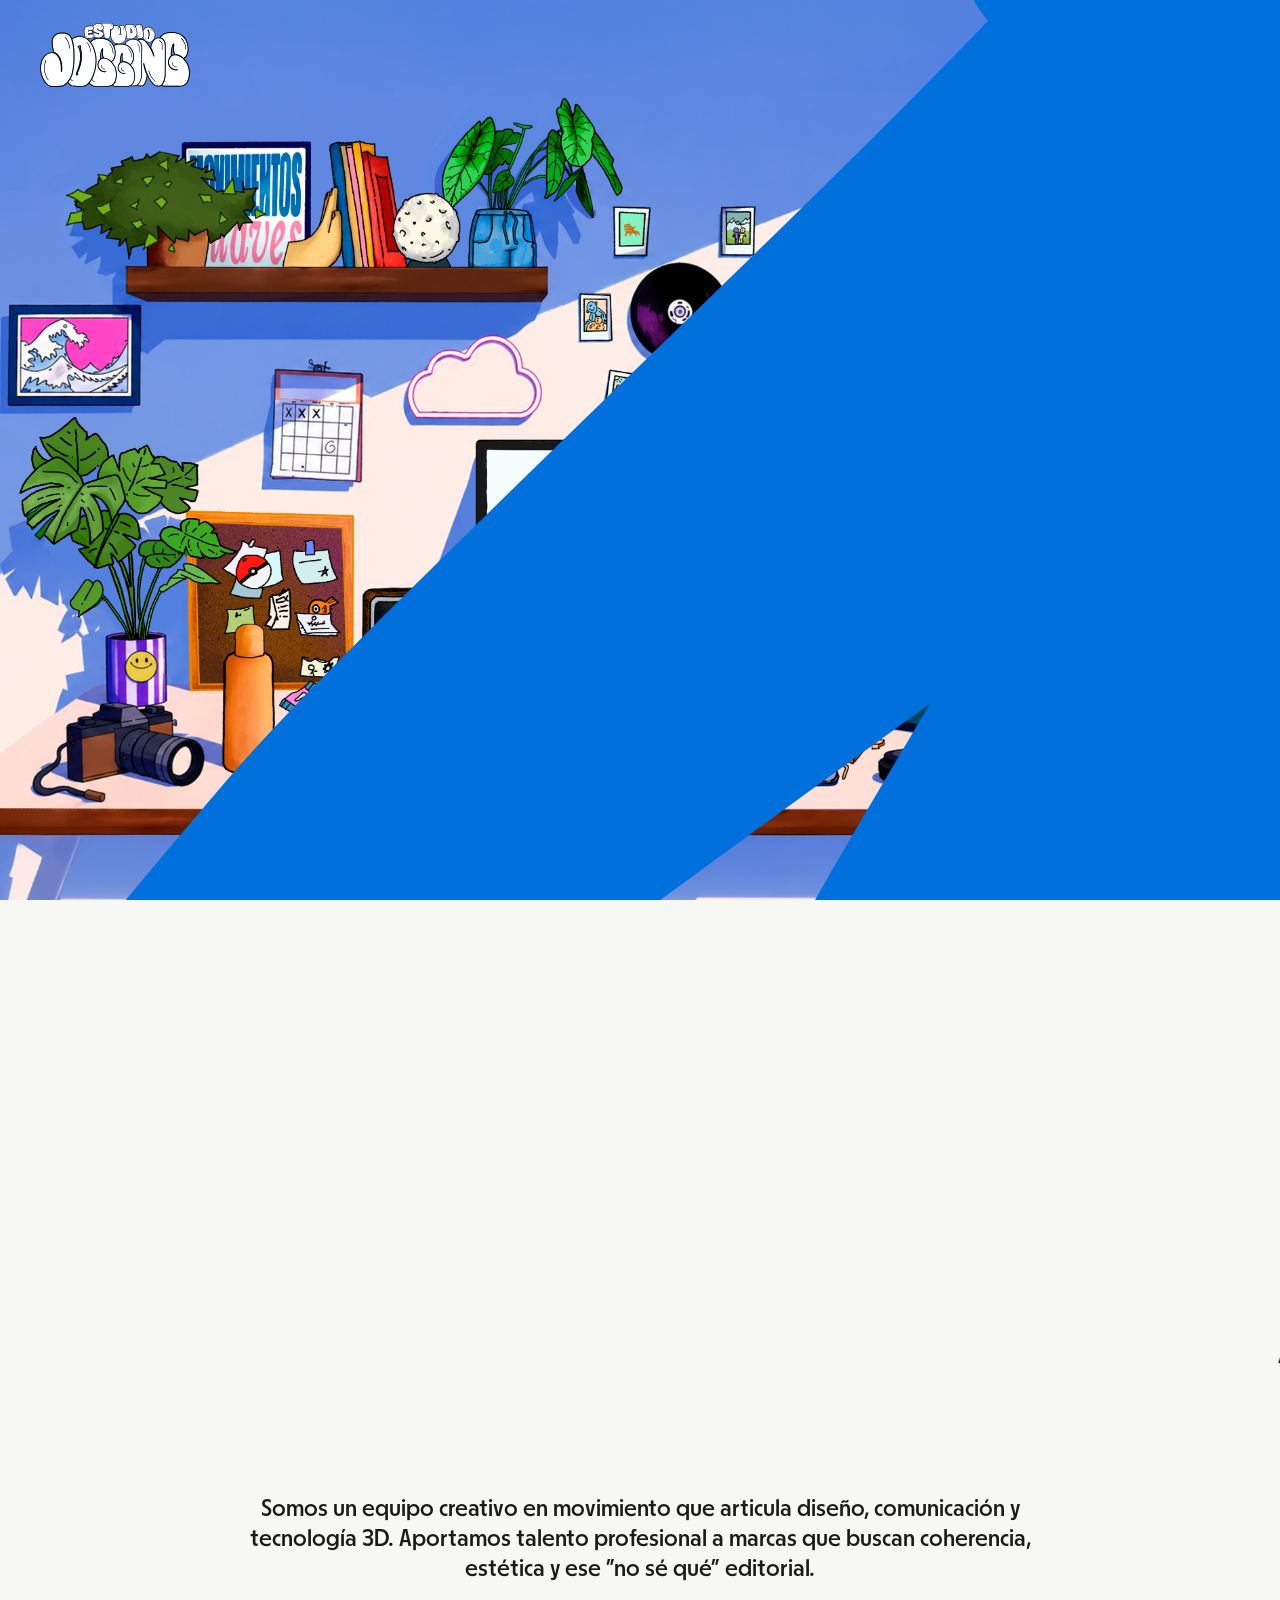
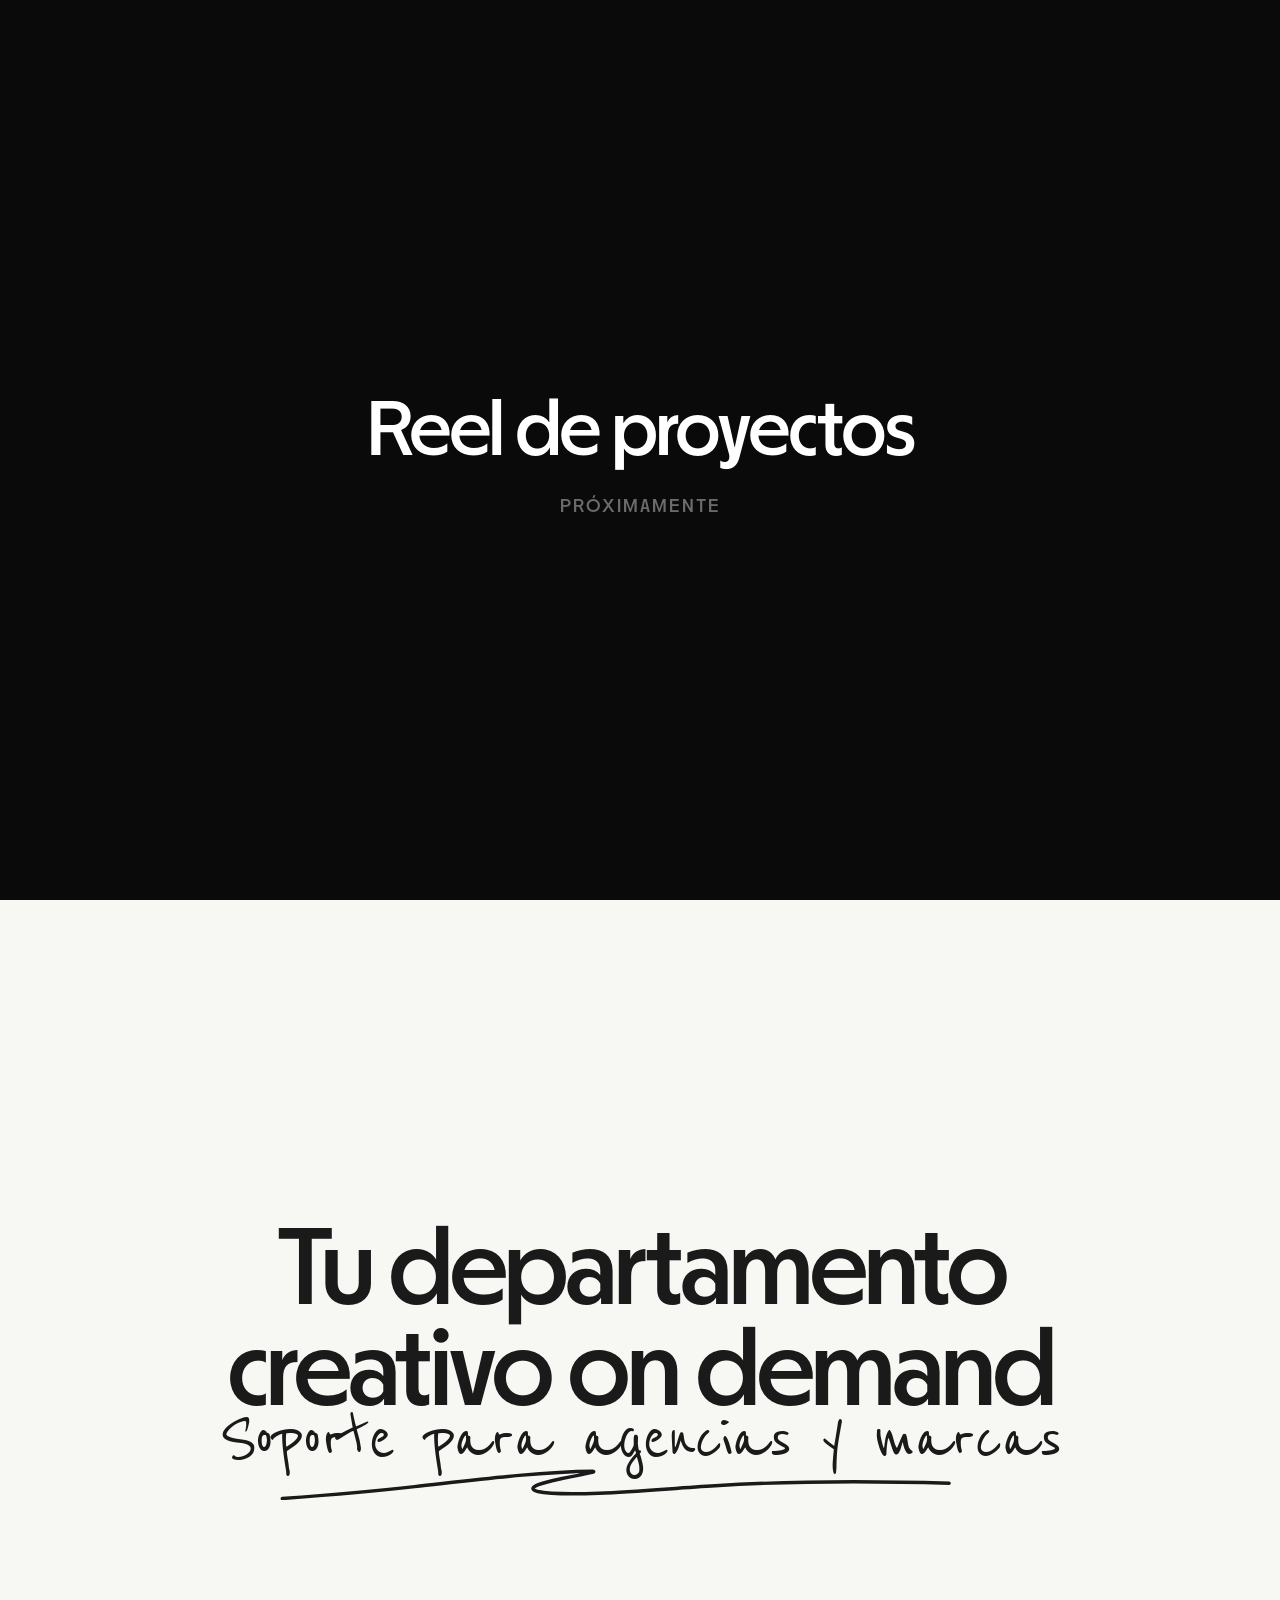
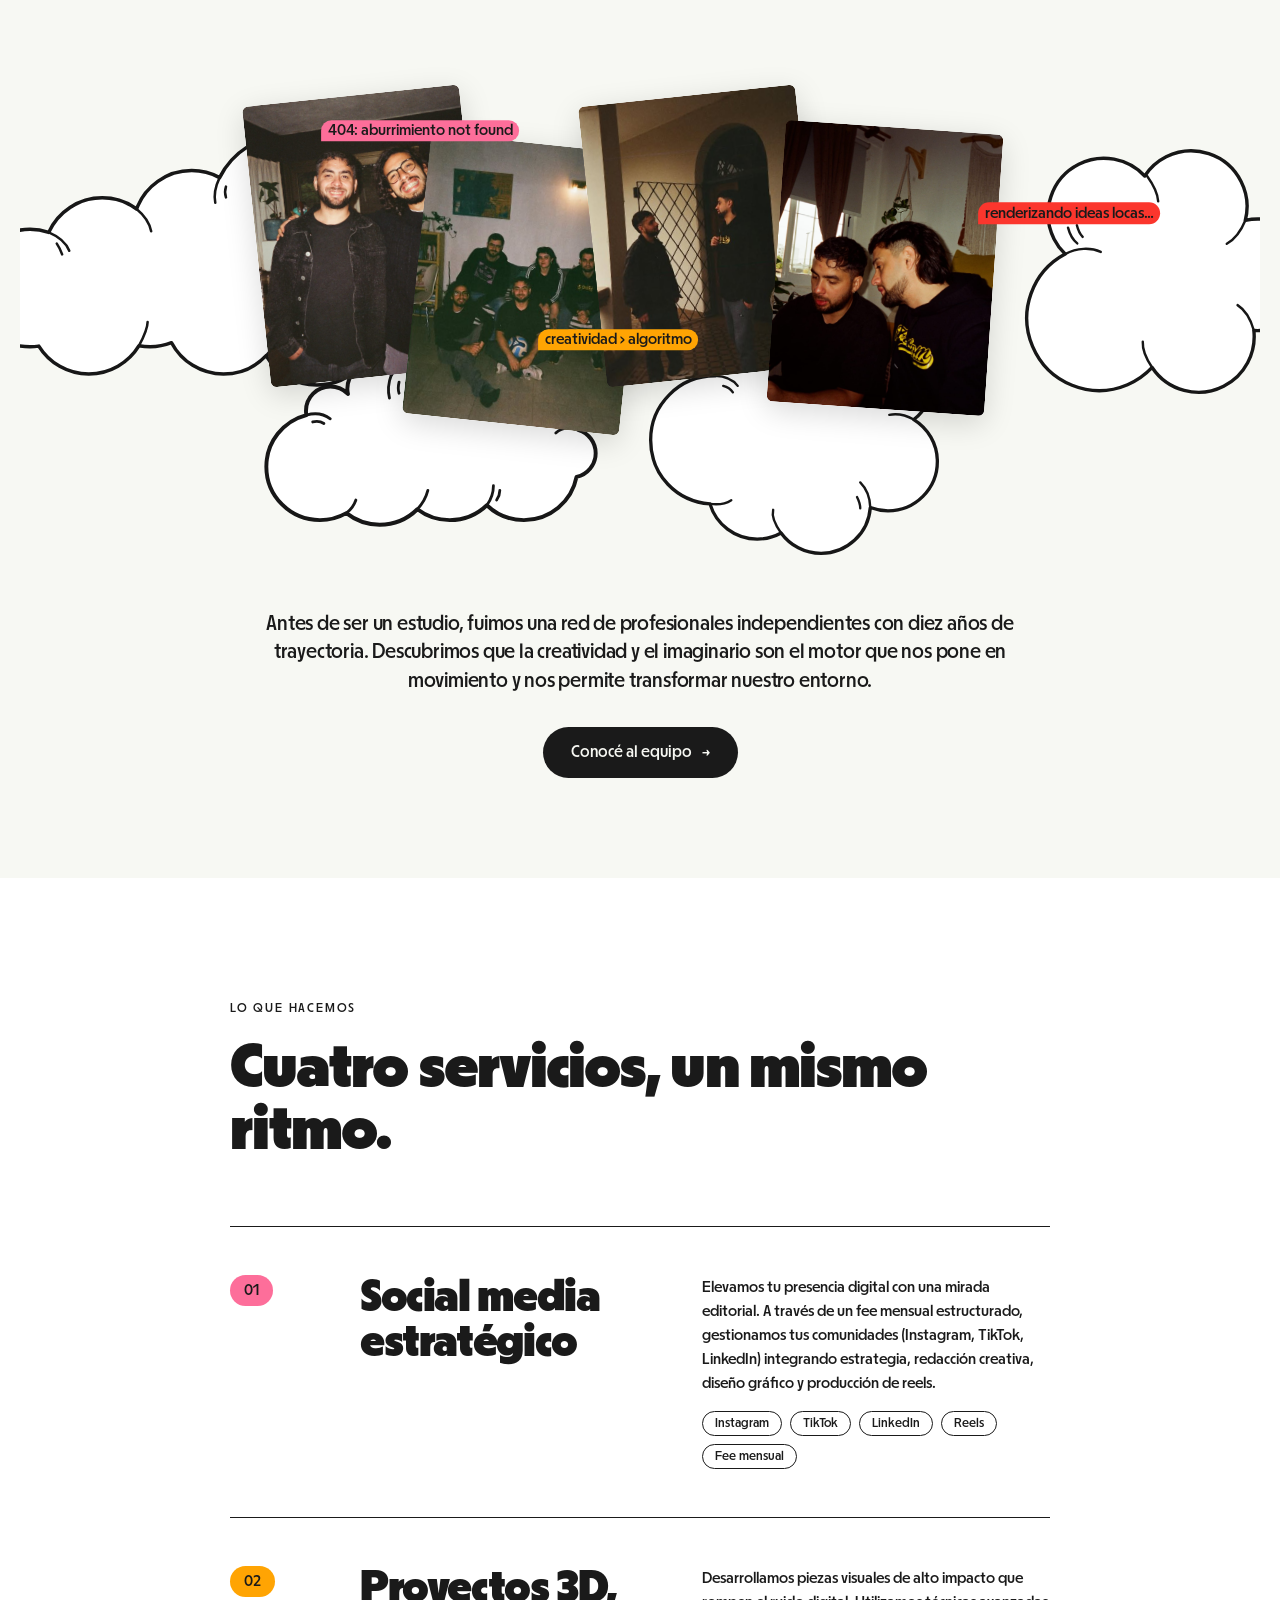
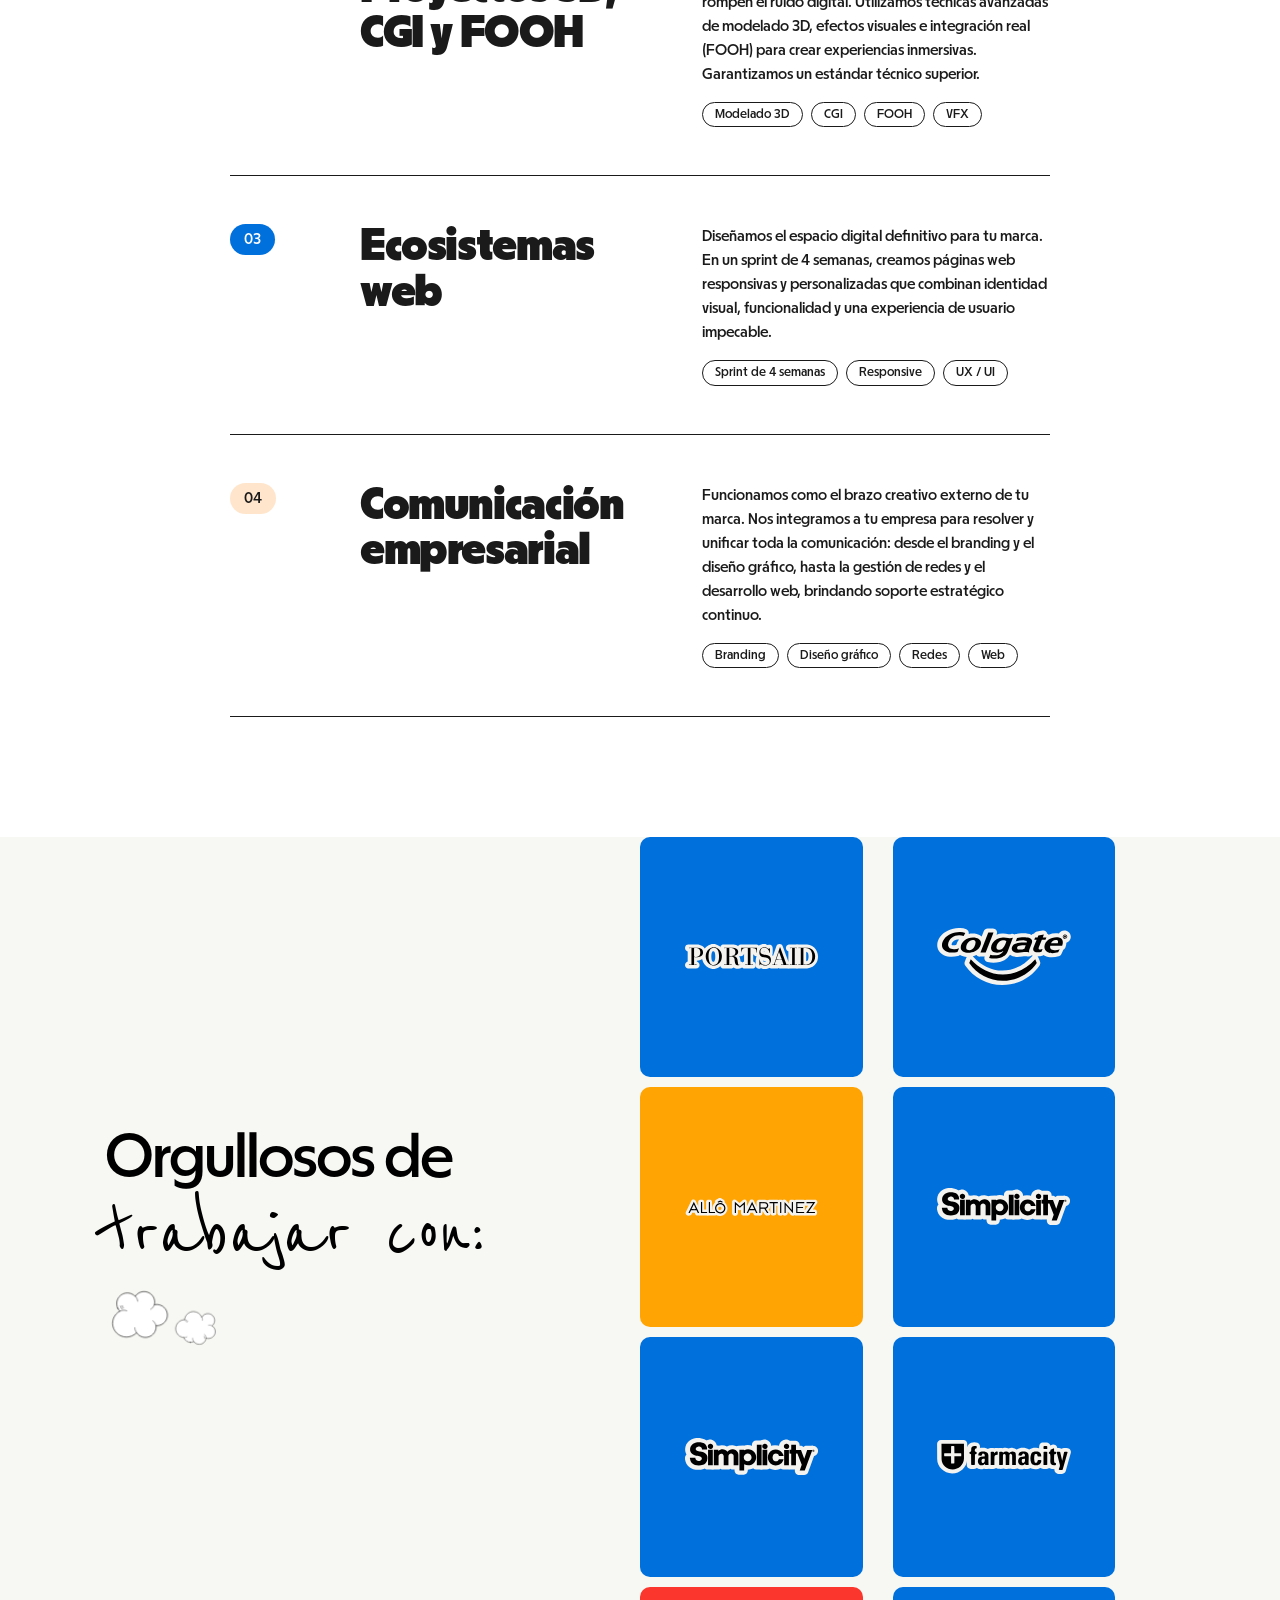
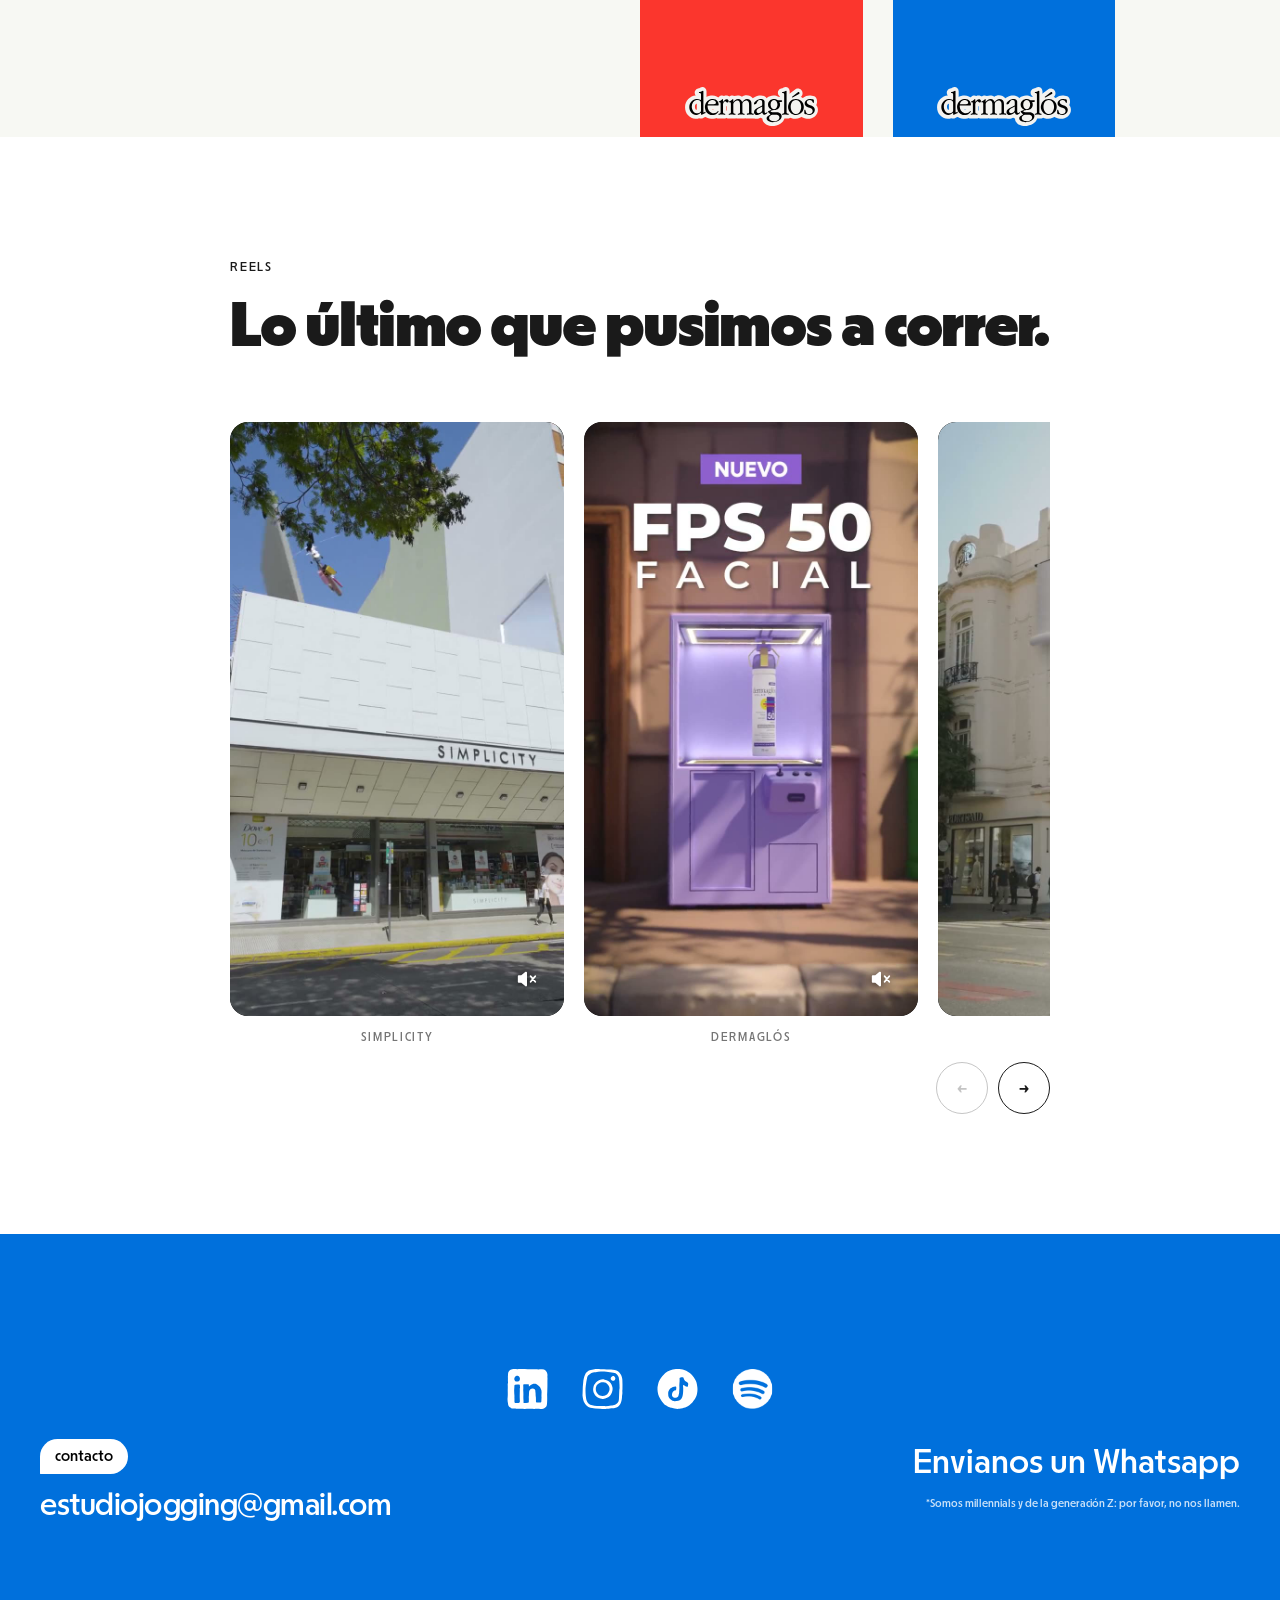
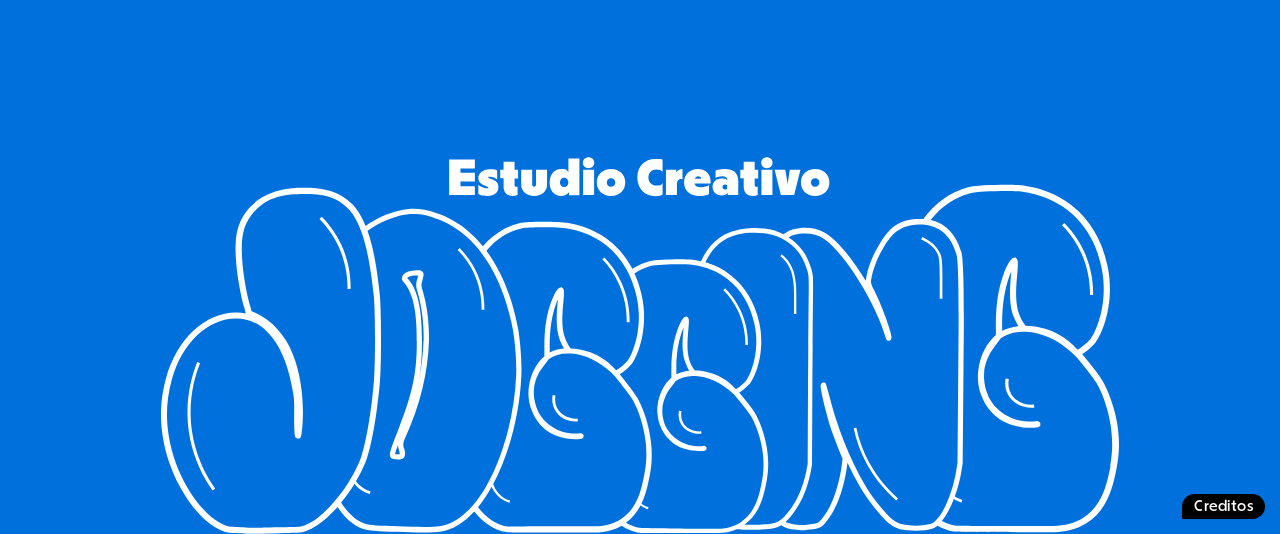
==== commit b3be6014: "deploy: andiflorentin/estudio-jogging-web@38f7ce8f1562582001d001becd05343b9cc1d4ee" ====
--- a/index.html
+++ b/index.html
@@ -1 +1 @@
-<!DOCTYPE html><html lang="es"><head><meta charSet="utf-8"/><meta name="viewport" content="width=device-width, initial-scale=1"/><link rel="preload" as="image" href="/logo/Logo%20Estudio%20Jogging.svg"/><link rel="preload" as="image" href="/assets/Nubes/1nube-comic.svg"/><link rel="preload" as="image" href="/assets/Nubes/2nube-comic.svg"/><link rel="preload" as="image" href="/assets/HorizontalWords%20SVG/JOGGING_Pantaloncitos.svg"/><link rel="preload" as="image" href="/assets/HorizontalWords%20SVG/JOGGING_1_Pantaloncitos.svg"/><link rel="preload" as="image" href="/assets/HorizontalWords%20SVG/JOGGING_2_Pantaloncitos.svg"/><link rel="preload" as="image" href="/assets/Footer-Sticker SVG/footer-sticker-hands.svg"/><link rel="preload" as="image" href="/assets/Nubes/4nube-comic.svg"/><link rel="preload" as="image" href="/assets/Nubes/6nube-comic.svg"/><link rel="preload" as="image" href="/media/proyectos/joyeria-lar/joyeria-lar-branding-13.webp"/><link rel="stylesheet" href="/_next/static/css/97ec6eb40619e312.css" data-precedence="next"/><link rel="stylesheet" href="/_next/static/css/e9f57f9ff4561caa.css" data-precedence="next"/><link rel="preload" as="script" fetchPriority="low" href="/_next/static/chunks/webpack-4fbca7a2e4464ff6.js"/><script src="/_next/static/chunks/4bd1b696-5b2b1e7b5478d01a.js" async=""></script><script src="/_next/static/chunks/684-cfde107b9de9b596.js" async=""></script><script src="/_next/static/chunks/main-app-ea6a3e9a393dc346.js" async=""></script><script src="/_next/static/chunks/c15bf2b0-a2dc73281155e045.js" async=""></script><script src="/_next/static/chunks/10-b5f6df9802ed3741.js" async=""></script><script src="/_next/static/chunks/989-dd1f703d8652a2ee.js" async=""></script><script src="/_next/static/chunks/567-5dc2f1ef19723c6b.js" async=""></script><script src="/_next/static/chunks/app/page-b6ac9fb706b9c2d8.js" async=""></script><link rel="preload" as="image" href="/assets/Nubes/3nube-comic.svg"/><link rel="preload" as="image" href="/assets/Marquee-blob SVG/marquee-hand.svg"/><link rel="preload" as="image" href="/logo/Logo%20footer%20Jogging.svg"/><title>Estudio Jogging</title><meta name="description" content="Estudio creativo en movimiento: diseño, comunicación y tecnología 3D para marcas que buscan coherencia, estética y ese &quot;no sé qué&quot; editorial."/><meta property="og:title" content="Estudio Jogging"/><meta property="og:description" content="Estudio creativo en movimiento: diseño, comunicación y tecnología 3D para marcas que buscan coherencia, estética y ese &quot;no sé qué&quot; editorial."/><meta property="og:url" content="https://andiflorentin.github.io"/><meta property="og:site_name" content="Estudio Jogging"/><meta property="og:locale" content="es_AR"/><meta property="og:image" content="https://andiflorentin.github.io/assets/Eimg_hero.png"/><meta property="og:type" content="website"/><meta name="twitter:card" content="summary_large_image"/><meta name="twitter:title" content="Estudio Jogging"/><meta name="twitter:description" content="Estudio creativo en movimiento: diseño, comunicación y tecnología 3D para marcas que buscan coherencia, estética y ese &quot;no sé qué&quot; editorial."/><meta name="twitter:image" content="https://andiflorentin.github.io/assets/Eimg_hero.png"/><link rel="icon" href="/logo/Isologo.svg"/><script src="/_next/static/chunks/polyfills-42372ed130431b0a.js" noModule=""></script></head><body><svg xmlns="http://www.w3.org/2000/svg" style="display:none" aria-hidden="true"><symbol id="bullet-icon" viewBox="0 0 13 16"><path d="M12.2765 7.03536V7.0403C12.2519 7.1343 12.0977 7.23633 12.0197 7.31177C11.5445 7.73351 11.0321 8.12803 10.6259 8.62706C10.3265 8.99562 10.0295 9.36293 9.75533 9.75128C9.66653 9.87186 9.55433 9.96647 9.47513 10.0901C9.39653 10.2157 9.34613 10.3579 9.26873 10.4865C9.18053 10.625 9.11813 10.7778 9.05033 10.9274C8.96213 11.1074 8.82353 11.2614 8.74373 11.4475C8.64773 11.6985 8.57213 11.9558 8.45573 12.1988C8.30093 12.6311 8.11493 13.0522 7.97573 13.49C7.89953 13.8171 7.91513 14.1585 7.81193 14.4806C7.72553 14.7793 7.71053 15.0873 7.71173 15.3964C7.70573 15.5127 7.73633 15.6951 7.65593 15.7483C7.62773 15.7557 7.58993 15.7199 7.55633 15.6617C7.44893 15.4645 7.40393 15.2326 7.29653 15.0279C7.13393 14.7094 6.87713 14.4559 6.68273 14.1572C6.57713 13.9989 6.48353 13.832 6.36533 13.6823C6.25973 13.5456 6.13073 13.4282 6.01673 13.2977C5.90753 13.1734 5.81633 13.0336 5.70653 12.9112C5.14013 12.3299 4.57133 11.7369 3.91793 11.2614C3.79493 11.1723 3.64673 11.1346 3.50753 11.0839C3.30113 10.9917 3.10253 10.8538 2.88293 10.7815C2.40293 10.6046 1.93733 10.3598 1.43633 10.2596C1.20593 10.2151 0.970727 10.212 0.736727 10.2107C0.555527 10.2052 0.0203267 10.2441 0.424127 9.98069C0.650927 9.83661 0.868127 9.68016 1.08713 9.52495C1.29353 9.3821 1.50893 9.25286 1.70393 9.09394C2.22653 8.61779 2.74913 8.15277 3.20813 7.60798C3.76013 6.9358 4.21373 6.18138 4.55453 5.36759C4.73033 4.99038 4.93673 4.62739 5.06693 4.23101C5.17553 3.83896 5.34293 3.46175 5.45093 3.07155C5.61113 2.35176 5.71013 1.61589 5.82173 0.888061C5.83433 0.813237 5.85113 0.755728 5.87093 0.750781C5.88893 0.744597 5.90873 0.775516 5.92793 0.829933C5.98313 0.989475 6.03353 1.15211 6.08753 1.31289C6.27773 1.91952 6.50993 2.51192 6.76673 3.08949C7.05473 3.75301 7.38413 4.41096 7.84553 4.96812C8.09333 5.25134 8.31833 5.55743 8.55593 5.84807C8.89613 6.20302 9.29213 6.52458 9.72413 6.73854C9.95513 6.85417 10.2005 6.95126 10.4573 6.98774C10.6247 7.01433 10.7819 7.0737 10.9523 7.09101C11.3123 7.12379 11.6693 7.03288 12.0257 6.99826C12.1391 6.98774 12.2645 6.96857 12.2759 7.03659L12.2765 7.03536Z" fill="currentColor"></path></symbol><symbol id="card-divider" viewBox="0 0 250 5"><path d="M2.0019 3.05432C84.0122 2.70675 166.022 2.34756 248.04 2C244.505 2.66037 240.969 3.32077 237.434 3.98115" stroke="currentColor" stroke-width="3" stroke-linecap="round" stroke-linejoin="round"></path></symbol></svg><div class="cursor-bubble">click</div><header class="main-header"><div class="nav-overlay"></div><nav class="navbar"><div class="nav-center" style="cursor:url(&#x27;/assets/Cursor SVG/cursor-pointer.svg&#x27;) 12 12, pointer"><a href="/" aria-label="Inicio"><img class="logo-truus" src="/logo/Logo%20Estudio%20Jogging.svg" alt="Jogging" height="40"/></a></div><div class="nav-left" style="cursor:url(&#x27;/assets/Cursor SVG/cursor-pointer.svg&#x27;) 12 12, pointer"><div class="nav-hover-trigger"><div class="logo-work-container"><img src="/assets/Nubes/1nube-comic.svg" width="60" height="55" class="nav-bar__work-blob-svg" alt="" aria-hidden="true"/><span class="logo-work-text">MENÚ</span></div><div class="nav-popout nav-work-box"><div class="nav-popout-inner"><a href="/nosotros" class="nav-work-item"><div class="nav-work-item__text"><span class="nav-work-badge badge-rosa">Nosotros</span><h4 class="nav-work-title">¿quiénes están detrás del estudio?</h4></div></a><a href="/proyectos" class="nav-work-item"><div class="nav-work-item__text"><span class="nav-work-badge badge-naranja">Proyectos</span><h4 class="nav-work-title">lo que creamos para otras marcas</h4></div></a><a href="/servicios" class="nav-work-item"><div class="nav-work-item__text"><span class="nav-work-badge badge-azul">Servicios</span><h4 class="nav-work-title">¿qué podemos hacer por tu marca?</h4></div></a><a href="#contacto" class="nav-work-item"><div class="nav-work-item__text"><span class="nav-work-badge badge-crema">Contacto</span><h4 class="nav-work-title">¿empezamos algo juntos?</h4></div></a><a href="https://wa.me/5493513091111" target="_blank" rel="noopener noreferrer" class="nav-work-btn"><span class="nav-work-btn__text">Hablemos</span></a></div></div></div></div></nav><div class="vimeo-mute-bubble is--muted" style="pointer-events:none"><div class="vimeo-mute-bubble__blob"><img src="/assets/Nubes/2nube-comic.svg" alt="" class="vimeo-mute-bubble__blob-svg"/><div class="vimeo-mute-bubble__icon vimeo-mute-bubble__mute"><svg viewBox="0 0 54 54" fill="none" xmlns="http://www.w3.org/2000/svg"><path d="M12.3818 8.50039C12.8934 7.92803 13.7447 7.84041 14.3584 8.26992C14.3696 8.28308 14.3799 8.29711 14.3916 8.30996L14.501 8.41738L52.001 41.9174L52.1201 42.0141C52.6204 42.5885 52.6243 43.4317 52.1182 43.9984C51.6007 44.5775 50.7353 44.6609 50.1201 44.2143L50.001 44.1176L44.999 39.6488C44.2681 40.687 43.4506 41.6601 42.5557 42.5551C41.9699 43.1407 41.0203 43.1408 40.4346 42.5551C39.8493 41.9693 39.8492 41.0197 40.4346 40.434C41.2902 39.5783 42.0647 38.6412 42.7451 37.6361L37.8271 33.2416C37.2776 34.1931 36.6101 35.068 35.8389 35.8393C35.2532 36.4247 34.3035 36.4246 33.7178 35.8393C33.1321 35.2534 33.132 34.3029 33.7178 33.7172C34.452 32.9828 35.0644 32.1286 35.5273 31.1879L29 25.3559V43.4994C28.9999 44.0475 28.7004 44.5517 28.2197 44.8148C27.7389 45.0778 27.1531 45.0583 26.6914 44.7631L14.6846 37.0785C14.6042 37.0272 14.5104 36.9995 14.415 36.9994H8.5C6.56706 36.9994 5.0001 35.4323 5 33.4994V20.4994C5.00017 18.5666 6.56711 16.9994 8.5 16.9994H14.415C14.5105 16.9994 14.6042 16.9718 14.6846 16.9203L17.5225 15.1029L12.501 10.6176L12.3916 10.5102C11.8788 9.94899 11.8646 9.07956 12.3818 8.50039Z" fill="currentColor"></path><path d="M40.4346 11.4428C41.0203 10.8572 41.9699 10.8573 42.5557 11.4428C46.5351 15.4222 48.9998 20.924 49 26.9984C49 29.5023 48.5806 31.909 47.8096 34.1518L45.3447 31.9506C45.7703 30.3718 46 28.712 46 26.9984C45.9998 21.7516 43.8744 17.0037 40.4346 13.5639C39.8492 12.9782 39.8492 12.0285 40.4346 11.4428Z" fill="currentColor"></path><path d="M33.7178 18.1615C34.3035 17.576 35.2531 17.576 35.8389 18.1615C38.0388 20.3616 39.4237 23.3831 39.4961 26.725L35.8018 23.4242C35.3201 22.2398 34.6083 21.1732 33.7178 20.2826C33.1321 19.6968 33.132 18.7472 33.7178 18.1615Z" fill="currentColor"></path><path d="M26.6914 9.23574C27.153 8.94049 27.7389 8.92026 28.2197 9.18301C28.7004 9.44611 28.9999 9.95137 29 10.4994V17.348L22.7451 11.7602L26.6914 9.23574Z" fill="currentColor"></path></svg></div><div class="vimeo-mute-bubble__icon vimeo-mute-bubble__unmute"><svg viewBox="0 0 54 54" fill="none" xmlns="http://www.w3.org/2000/svg"><path d="M29 10.5C29 9.95184 28.701 9.44732 28.2202 9.18416C27.7392 8.921 27.1532 8.9411 26.6914 9.2366L14.6843 16.9211C14.6039 16.9726 14.5103 17 14.4148 17H8.5C6.567 17 5 18.567 5 20.5V33.5C5 35.433 6.567 37 8.5 37H14.4148C14.5103 37 14.6039 37.0274 14.6843 37.0788L26.6914 44.7634C27.1532 45.0588 27.7392 45.079 28.2202 44.8158C28.701 44.5526 29 44.0482 29 43.5V10.5Z" fill="currentColor"></path><path d="M40.435 11.4432C41.0208 10.8575 41.9704 10.8575 42.5562 11.4432C46.5358 15.4228 49 20.9249 49 26.9996C49 33.0744 46.5358 38.5764 42.5562 42.556C41.9704 43.1418 41.0208 43.1418 40.435 42.556C39.8492 41.9702 39.8492 41.0204 40.435 40.4346C43.875 36.9946 46 32.2468 46 26.9996C46 21.7525 43.875 17.0045 40.435 13.5646C39.8492 12.9788 39.8492 12.029 40.435 11.4432Z" fill="currentColor"></path><path d="M35.8388 18.162C35.253 17.5762 34.3032 17.5762 33.7174 18.162C33.1316 18.7478 33.1316 19.6975 33.7174 20.2833C35.4382 22.0041 36.5 24.377 36.5 27.0008C36.5 29.6246 35.4382 31.9976 33.7174 33.7184C33.1316 34.3042 33.1316 35.2538 33.7174 35.8396C34.3032 36.4254 35.253 36.4254 35.8388 35.8396C38.0992 33.5792 39.5 30.4522 39.5 27.0008C39.5 23.5494 38.0992 20.4224 35.8388 18.162Z" fill="currentColor"></path></svg></div></div></div><div class="vimeo-hero is-muted"><video poster="/assets/Eimg_hero.png" autoPlay="" loop="" muted="" playsInline="" class="vimeo-hero__iframe" style="object-fit:cover;background-color:#111"></video><audio src="/fassounds-good-night-lofi-cozy-chill-music-160166.mp3" autoPlay="" loop="" muted=""></audio><div class="vimeo-hero__fade"></div><a href="/proyectos" class="vimeo-hero__projects-btn">Proyectos</a><a href="#contacto" class="vimeo-hero__laptop-contact">Contáctanos</a><a href="https://wa.me/5493513091111" target="_blank" rel="noopener noreferrer" class="vimeo-hero__phone-whatsapp" aria-label="WhatsApp"><svg viewBox="0 0 24 24" fill="none" xmlns="http://www.w3.org/2000/svg"><path d="M6.62 10.79a15.053 15.053 0 006.59 6.59l2.2-2.2a1 1 0 011.01-.24c1.12.37 2.33.57 3.58.57a1 1 0 011 1V20a1 1 0 01-1 1C10.4 21 3 13.6 3 4a1 1 0 011-1h3.5a1 1 0 011 1c0 1.25.2 2.46.57 3.58a1 1 0 01-.25 1.01l-2.2 2.2z" fill="currentColor"></path></svg></a></div></header><section class="horizontal-words-section content-section"><div class="horizontal-words__relative"><div class="horizontal-words__sticker-svg"><svg xmlns="http://www.w3.org/2000/svg" width="100%" viewBox="0 0 386 127" fill="none" class="horizontal-words__arrow-svg"><path d="M2 123C9 35.9999 84.5 17 124 25.9999C217.764 47.3635 207 115 177.5 123C105.777 142.45 110.737 1.99991 232.5 2C310.5 2.00006 366.5 79 376 118L356.5 105.5" stroke="currentColor" stroke-width="3" stroke-linecap="round" stroke-linejoin="round"></path><path d="M2 123C9 35.9999 84.5 17 124 25.9999C217.764 47.3635 207 115 177.5 123C105.777 142.45 110.737 1.99991 232.5 2C310.5 2.00006 366.5 79 376 118L384 97" stroke="currentColor" stroke-width="3" stroke-linecap="round" stroke-linejoin="round"></path></svg><img src="/assets/HorizontalWords%20SVG/JOGGING_Pantaloncitos.svg" alt="" class="horizontal-words__sticker-watch"/><img src="/assets/HorizontalWords%20SVG/JOGGING_1_Pantaloncitos.svg" alt="" class="horizontal-words__sticker-cursor"/><img src="/assets/HorizontalWords%20SVG/JOGGING_2_Pantaloncitos.svg" alt="" class="horizontal-words__sticker-phone"/><svg xmlns="http://www.w3.org/2000/svg" width="100%" viewBox="0 0 140 127" fill="none" class="horizontal-words__arrow-end-svg"><path d="M2.03125 2.42188C100.469 2.42188 130.156 52.4219 118.437 125.078L99.6875 107.891" stroke="currentColor" stroke-width="3" stroke-linecap="round" stroke-linejoin="round"></path><path d="M2.03125 2.42188C100.469 2.42188 130.156 52.4219 118.438 125.078L137.969 110.234" stroke="currentColor" stroke-width="3" stroke-linecap="round" stroke-linejoin="round"></path></svg><h2 class="display horizontal-words__h2" aria-label="A tiempos rápidos, movimientos suaves."><div class="letter" aria-hidden="true" style="position:relative;display:inline-block">A</div> <div class="letter" aria-hidden="true" style="position:relative;display:inline-block">t</div><div class="letter" aria-hidden="true" style="position:relative;display:inline-block">i</div><div class="letter" aria-hidden="true" style="position:relative;display:inline-block">e</div><div class="letter" aria-hidden="true" style="position:relative;display:inline-block">m</div><div class="letter" aria-hidden="true" style="position:relative;display:inline-block">p</div><div class="letter" aria-hidden="true" style="position:relative;display:inline-block">o</div><div class="letter" aria-hidden="true" style="position:relative;display:inline-block">s</div> <div class="letter" aria-hidden="true" style="position:relative;display:inline-block">r</div><div class="letter" aria-hidden="true" style="position:relative;display:inline-block">á</div><div class="letter" aria-hidden="true" style="position:relative;display:inline-block">p</div><div class="letter" aria-hidden="true" style="position:relative;display:inline-block">i</div><div class="letter" aria-hidden="true" style="position:relative;display:inline-block">d</div><div class="letter" aria-hidden="true" style="position:relative;display:inline-block">o</div><div class="letter" aria-hidden="true" style="position:relative;display:inline-block">s</div><div class="letter" aria-hidden="true" style="position:relative;display:inline-block">,</div> <div class="letter" aria-hidden="true" style="position:relative;display:inline-block">m</div><div class="letter" aria-hidden="true" style="position:relative;display:inline-block">o</div><div class="letter" aria-hidden="true" style="position:relative;display:inline-block">v</div><div class="letter" aria-hidden="true" style="position:relative;display:inline-block">i</div><div class="letter" aria-hidden="true" style="position:relative;display:inline-block">m</div><div class="letter" aria-hidden="true" style="position:relative;display:inline-block">i</div><div class="letter" aria-hidden="true" style="position:relative;display:inline-block">e</div><div class="letter" aria-hidden="true" style="position:relative;display:inline-block">n</div><div class="letter" aria-hidden="true" style="position:relative;display:inline-block">t</div><div class="letter" aria-hidden="true" style="position:relative;display:inline-block">o</div><div class="letter" aria-hidden="true" style="position:relative;display:inline-block">s</div> <div class="letter" aria-hidden="true" style="position:relative;display:inline-block">s</div><div class="letter" aria-hidden="true" style="position:relative;display:inline-block">u</div><div class="letter" aria-hidden="true" style="position:relative;display:inline-block">a</div><div class="letter" aria-hidden="true" style="position:relative;display:inline-block">v</div><div class="letter" aria-hidden="true" style="position:relative;display:inline-block">e</div><div class="letter" aria-hidden="true" style="position:relative;display:inline-block">s</div><div class="letter" aria-hidden="true" style="position:relative;display:inline-block">.</div></h2></div></div><div class="horizontal-words__bottom-text"><div class="horizontal-words__bottom-text-l">Somos un equipo creativo en movimiento que articula diseño, comunicación y tecnología 3D. Aportamos talento profesional a marcas que buscan coherencia, estética y ese &quot;no sé qué&quot; editorial.</div></div></section><main><section class="showreel-section" id="showreel-section"><div class="showreel__content"><h2 class="showreel__title">Reel de proyectos</h2><p class="showreel__subtitle">próximamente</p></div></section><div class="content-section motion-cards-wrapper"><section class="motion-card-section" id="motion-card-section"><div class="motion-card__heading"><h2 class="motion-card__title">Tu departamento<!-- --> <br/>creativo on demand</h2><p class="motion-card__subtitle">Soporte para agencias y marcas<span class="motion-card__sticker motion-card__sticker--top"><img src="/assets/Footer-Sticker SVG/footer-sticker-hands.svg" alt="Green heart hands sticker" class="motion-card__sticker-img"/></span></p><svg xmlns="http://www.w3.org/2000/svg" width="100%" viewBox="0 0 634 28" fill="none" class="motion-card__underline-svg"><path class="motion-card__underline-path" d="M2 26C41.0237 23.1556 79.9927 19.9419 118.634 15.5521C169.106 9.98633 227.314 2.42393 275.206 2C280.46 2.57436 264.768 4.99488 262.462 5.55556C257.837 6.43078 252.529 7.47009 247.317 8.59146C239.594 10.3556 212.496 15.8393 226.932 19.8051C239.594 22.6359 263.663 21.9521 280.978 21.3504C314.817 19.9829 349.311 16.7419 383.204 14.7863C465.931 9.5077 549.191 10.547 632 14.1436" stroke="currentColor" stroke-width="3" stroke-linecap="round" stroke-linejoin="round"></path></svg></div><div class="motion-card__cards-area"><div class="motion-card__blob"><img src="/assets/Nubes/4nube-comic.svg" alt="" class="motion-card__blob-svg"/></div><img src="/assets/Nubes/6nube-comic.svg" alt="" aria-hidden="true" class="motion-card__cloud motion-card__cloud--bottom"/><img src="/assets/Nubes/2nube-comic.svg" alt="" aria-hidden="true" class="motion-card__cloud motion-card__cloud--bottom-b"/><img src="/assets/Nubes/1nube-comic.svg" alt="" aria-hidden="true" class="motion-card__cloud motion-card__cloud--right"/><div class="motion-card__cards"><div class="motion-card__card motion-card__card--1"><span class="motion-card__tag motion-card__floating-label--pink">404: aburrimiento not found</span><div class="motion-card__card-image"><img src="/assets/Equipo/equipo-1.jpg" loading="lazy" width="1000" height="1000" alt="" class="cover-image"/></div></div><div class="motion-card__card motion-card__card--2"><span class="motion-card__tag motion-card__tag--azul">sin filtro de Instagram</span><div class="motion-card__card-image"><img src="/assets/Equipo/equipo-2.jpg" loading="lazy" width="1000" height="1000" alt="" class="cover-image"/></div></div><div class="motion-card__card motion-card__card--3"><span class="motion-card__tag motion-card__floating-label--orange">creatividad &gt; algoritmo</span><div class="motion-card__card-image"><img src="/assets/Equipo/equipo-3.jpg" loading="lazy" width="1000" height="1000" alt="" class="cover-image"/></div></div><div class="motion-card__card motion-card__card--4"><span class="motion-card__tag motion-card__floating-label--red">renderizando ideas locas…</span><div class="motion-card__card-image"><img src="/assets/Equipo/equipo-4.jpg" loading="lazy" width="1000" height="1000" alt="" class="cover-image"/></div></div></div><div class="motion-card__floating-labels"><div class="motion-card__floating-label motion-card__floating-label--pink"><p class="motion-card__floating-text">404: aburrimiento not found</p></div><div class="motion-card__floating-label motion-card__floating-label--orange"><p class="motion-card__floating-text">creatividad &gt; algoritmo</p></div><div class="motion-card__floating-label motion-card__floating-label--red"><p class="motion-card__floating-text">renderizando ideas locas…</p></div></div></div><div class="motion-card__footer-text"><p class="motion-card__description">Antes de ser un estudio, fuimos una red de profesionales independientes con diez años de trayectoria. Descubrimos que la creatividad y el imaginario son el motor que nos pone en movimiento y nos permite transformar nuestro entorno.</p><a href="/nosotros" class="pill-btn pill-btn--dark motion-card__cta">Conocé al equipo <span aria-hidden="true">→</span></a></div></section></div><div class="service-cards-wrapper home-alt"><section class="wrap section"><div class="section-head" data-reveal="true"><span class="inner-eyebrow">Lo que hacemos</span><h2 class="section-title section-title--wide">Cuatro servicios, un mismo ritmo.</h2></div><div class="hover-list" data-hover-list="true"><ol class="service-list"><li class="service-row" data-img="/media/proyectos/joyeria-lar/joyeria-lar-branding-13.webp" data-reveal="true"><span class="service-row__num badge-rosa">01</span><h3 class="service-row__title">Social media estratégico</h3><div><p class="service-row__text">Elevamos tu presencia digital con una mirada editorial. A través de un fee mensual estructurado, gestionamos tus comunidades (Instagram, TikTok, LinkedIn) integrando estrategia, redacción creativa, diseño gráfico y producción de reels.</p><ul class="chips"><li>Instagram</li><li>TikTok</li><li>LinkedIn</li><li>Reels</li><li>Fee mensual</li></ul></div></li><li class="service-row" data-img="/media/proyectos/dermaglos/final.jpg" data-reveal="true"><span class="service-row__num badge-naranja">02</span><h3 class="service-row__title">Proyectos 3D, CGI y FOOH</h3><div><p class="service-row__text">Desarrollamos piezas visuales de alto impacto que rompen el ruido digital. Utilizamos técnicas avanzadas de modelado 3D, efectos visuales e integración real (FOOH) para crear experiencias inmersivas. Garantizamos un estándar técnico superior.</p><ul class="chips"><li>Modelado 3D</li><li>CGI</li><li>FOOH</li><li>VFX</li></ul></div></li><li class="service-row" data-img="/media/proyectos/joyeria-lar/joyeria-lar-branding-18.webp" data-reveal="true"><span class="service-row__num badge-azul">03</span><h3 class="service-row__title">Ecosistemas web</h3><div><p class="service-row__text">Diseñamos el espacio digital definitivo para tu marca. En un sprint de 4 semanas, creamos páginas web responsivas y personalizadas que combinan identidad visual, funcionalidad y una experiencia de usuario impecable.</p><ul class="chips"><li>Sprint de 4 semanas</li><li>Responsive</li><li>UX / UI</li></ul></div></li><li class="service-row" data-img="/media/proyectos/panalab-detenage/carrusel-3.webp" data-reveal="true"><span class="service-row__num badge-crema">04</span><h3 class="service-row__title">Comunicación empresarial</h3><div><p class="service-row__text">Funcionamos como el brazo creativo externo de tu marca. Nos integramos a tu empresa para resolver y unificar toda la comunicación: desde el branding y el diseño gráfico, hasta la gestión de redes y el desarrollo web, brindando soporte estratégico continuo.</p><ul class="chips"><li>Branding</li><li>Diseño gráfico</li><li>Redes</li><li>Web</li></ul></div></li></ol><div class="hover-preview" aria-hidden="true"><img src="/media/proyectos/joyeria-lar/joyeria-lar-branding-13.webp" alt=""/></div></div></section></div></main><section class="Double-marquee"><div class="marquee-left"><div class="marquee-text-container"><h2>Orgullosos de<br/><span class="text-with">trabajar con:</span></h2><div class="marquee-clouds" aria-hidden="true"><img src="/assets/Nubes/1nube-comic.svg" alt="" style="width:70px"/><img src="/assets/Nubes/2nube-comic.svg" alt="" style="width:85px"/><img src="/assets/Nubes/4nube-comic.svg" alt="" style="width:130px"/><img src="/assets/Nubes/3nube-comic.svg" alt="" style="width:95px"/><img src="/assets/Nubes/1nube-comic.svg" alt="" style="width:65px"/></div></div><div class="marquee-blob-container"><div class="marquee-svg-container"><div class="marquee-svg-item"><img src="/assets/Marquee-blob SVG/marquee-hand.svg" width="100%" alt="" aria-hidden="true"/></div><div class="marquee-svg-item"><svg xmlns="http://www.w3.org/2000/svg" width="100%" viewBox="0 0 386 127" fill="none"><path d="M2 123C9 35.9999 84.5 17 124 25.9999C217.764 47.3635 207 115 177.5 123C105.777 142.45 110.737 1.99991 232.5 2C310.5 2.00006 366.5 79 376 118L356.5 105.5" stroke="currentColor" stroke-width="3" stroke-linecap="round" stroke-linejoin="round"></path><path d="M2 123C9 35.9999 84.5 17 124 25.9999C217.764 47.3635 207 115 177.5 123C105.777 142.45 110.737 1.99991 232.5 2C310.5 2.00006 366.5 79 376 118L384 97" stroke="currentColor" stroke-width="3" stroke-linecap="round" stroke-linejoin="round"></path></svg></div></div></div></div><div class="marquee-right"><div class="marquee-column"><div class="marquee-track"></div></div><div class="marquee-column"><div class="marquee-track"></div></div></div></section><div class="home-alt"><section class="wrap section reels"><div class="section-head" data-reveal="true"><span class="inner-eyebrow">Reels</span><h2 class="section-title section-title--wide">Lo último que pusimos a correr.</h2></div><div class="cb-carousel-wrap"><div class="cb-carousel" tabindex="0" aria-label="Piezas del proyecto"><figure class="case-video cb-carousel__item"><div class="case-video__frame case-video__frame--open" role="button" tabindex="0" aria-label="Ver Simplicity"><video src="/media/reels/simplicity-fiestas.mp4" poster="/media/reels/simplicity-fiestas.jpg" muted="" loop="" playsInline="" preload="metadata" aria-label="Simplicity"></video><button type="button" class="case-video__sound" aria-pressed="false" aria-label="Activar sonido"><svg viewBox="0 0 24 24" width="22" height="22" fill="none" stroke="currentColor" stroke-width="2" stroke-linecap="round" stroke-linejoin="round" aria-hidden="true"><path d="M11 5 6 9H3v6h3l5 4V5z" fill="currentColor"></path><path d="m16 9 5 6M21 9l-5 6"></path></svg></button></div><figcaption>Simplicity</figcaption></figure><figure class="case-video cb-carousel__item"><div class="case-video__frame case-video__frame--open" role="button" tabindex="0" aria-label="Ver Dermaglós"><video src="/media/reels/dermaglos-bruma.mp4" poster="/media/reels/dermaglos-bruma.jpg" muted="" loop="" playsInline="" preload="metadata" aria-label="Dermaglós"></video><button type="button" class="case-video__sound" aria-pressed="false" aria-label="Activar sonido"><svg viewBox="0 0 24 24" width="22" height="22" fill="none" stroke="currentColor" stroke-width="2" stroke-linecap="round" stroke-linejoin="round" aria-hidden="true"><path d="M11 5 6 9H3v6h3l5 4V5z" fill="currentColor"></path><path d="m16 9 5 6M21 9l-5 6"></path></svg></button></div><figcaption>Dermaglós</figcaption></figure><figure class="case-video cb-carousel__item"><div class="case-video__frame case-video__frame--open" role="button" tabindex="0" aria-label="Ver Portsaid"><video src="/media/reels/portsaid-noviembre.mp4" poster="/media/reels/portsaid-noviembre.jpg" muted="" loop="" playsInline="" preload="metadata" aria-label="Portsaid"></video><button type="button" class="case-video__sound" aria-pressed="false" aria-label="Activar sonido"><svg viewBox="0 0 24 24" width="22" height="22" fill="none" stroke="currentColor" stroke-width="2" stroke-linecap="round" stroke-linejoin="round" aria-hidden="true"><path d="M11 5 6 9H3v6h3l5 4V5z" fill="currentColor"></path><path d="m16 9 5 6M21 9l-5 6"></path></svg></button></div><figcaption>Portsaid</figcaption></figure><figure class="case-video cb-carousel__item"><div class="case-video__frame case-video__frame--open" role="button" tabindex="0" aria-label="Ver Dulce de Leche &amp; Co"><video src="/media/reels/dulce-de-leche-co.mp4" poster="/media/reels/dulce-de-leche-co.jpg" muted="" loop="" playsInline="" preload="metadata" aria-label="Dulce de Leche &amp; Co"></video><button type="button" class="case-video__sound" aria-pressed="false" aria-label="Activar sonido"><svg viewBox="0 0 24 24" width="22" height="22" fill="none" stroke="currentColor" stroke-width="2" stroke-linecap="round" stroke-linejoin="round" aria-hidden="true"><path d="M11 5 6 9H3v6h3l5 4V5z" fill="currentColor"></path><path d="m16 9 5 6M21 9l-5 6"></path></svg></button></div><figcaption>Dulce de Leche &amp; Co</figcaption></figure><figure class="case-video cb-carousel__item"><div class="case-video__frame case-video__frame--open" role="button" tabindex="0" aria-label="Ver Dermaglós"><video src="/media/reels/dermaglos-protector-fluido.mp4" poster="/media/reels/dermaglos-protector-fluido.jpg" muted="" loop="" playsInline="" preload="metadata" aria-label="Dermaglós"></video><button type="button" class="case-video__sound" aria-pressed="false" aria-label="Activar sonido"><svg viewBox="0 0 24 24" width="22" height="22" fill="none" stroke="currentColor" stroke-width="2" stroke-linecap="round" stroke-linejoin="round" aria-hidden="true"><path d="M11 5 6 9H3v6h3l5 4V5z" fill="currentColor"></path><path d="m16 9 5 6M21 9l-5 6"></path></svg></button></div><figcaption>Dermaglós</figcaption></figure><figure class="case-video cb-carousel__item"><div class="case-video__frame case-video__frame--open" role="button" tabindex="0" aria-label="Ver Simplicity"><video src="/media/reels/simplicity.mp4" poster="/media/reels/simplicity.jpg" muted="" loop="" playsInline="" preload="metadata" aria-label="Simplicity"></video><button type="button" class="case-video__sound" aria-pressed="false" aria-label="Activar sonido"><svg viewBox="0 0 24 24" width="22" height="22" fill="none" stroke="currentColor" stroke-width="2" stroke-linecap="round" stroke-linejoin="round" aria-hidden="true"><path d="M11 5 6 9H3v6h3l5 4V5z" fill="currentColor"></path><path d="m16 9 5 6M21 9l-5 6"></path></svg></button></div><figcaption>Simplicity</figcaption></figure><figure class="case-video cb-carousel__item"><div class="case-video__frame case-video__frame--open" role="button" tabindex="0" aria-label="Ver Allo"><video src="/media/reels/allo.mp4" poster="/media/reels/allo.jpg" muted="" loop="" playsInline="" preload="metadata" aria-label="Allo"></video><button type="button" class="case-video__sound" aria-pressed="false" aria-label="Activar sonido"><svg viewBox="0 0 24 24" width="22" height="22" fill="none" stroke="currentColor" stroke-width="2" stroke-linecap="round" stroke-linejoin="round" aria-hidden="true"><path d="M11 5 6 9H3v6h3l5 4V5z" fill="currentColor"></path><path d="m16 9 5 6M21 9l-5 6"></path></svg></button></div><figcaption>Allo</figcaption></figure><figure class="case-video cb-carousel__item"><div class="case-video__frame case-video__frame--open" role="button" tabindex="0" aria-label="Ver Portsaid"><video src="/media/reels/portsaid-diciembre.mp4" poster="/media/reels/portsaid-diciembre.jpg" muted="" loop="" playsInline="" preload="metadata" aria-label="Portsaid"></video><button type="button" class="case-video__sound" aria-pressed="false" aria-label="Activar sonido"><svg viewBox="0 0 24 24" width="22" height="22" fill="none" stroke="currentColor" stroke-width="2" stroke-linecap="round" stroke-linejoin="round" aria-hidden="true"><path d="M11 5 6 9H3v6h3l5 4V5z" fill="currentColor"></path><path d="m16 9 5 6M21 9l-5 6"></path></svg></button></div><figcaption>Portsaid</figcaption></figure><figure class="case-video cb-carousel__item"><div class="case-video__frame case-video__frame--open" role="button" tabindex="0" aria-label="Ver Dermaglós"><video src="/media/reels/dermaglos-bruma-2.mp4" poster="/media/reels/dermaglos-bruma-2.jpg" muted="" loop="" playsInline="" preload="metadata" aria-label="Dermaglós"></video><button type="button" class="case-video__sound" aria-pressed="false" aria-label="Activar sonido"><svg viewBox="0 0 24 24" width="22" height="22" fill="none" stroke="currentColor" stroke-width="2" stroke-linecap="round" stroke-linejoin="round" aria-hidden="true"><path d="M11 5 6 9H3v6h3l5 4V5z" fill="currentColor"></path><path d="m16 9 5 6M21 9l-5 6"></path></svg></button></div><figcaption>Dermaglós</figcaption></figure><figure class="case-video cb-carousel__item"><div class="case-video__frame case-video__frame--open" role="button" tabindex="0" aria-label="Ver Simplicity"><video src="/media/reels/simplicity-dia-de-la-madre.mp4" poster="/media/reels/simplicity-dia-de-la-madre.jpg" muted="" loop="" playsInline="" preload="metadata" aria-label="Simplicity"></video><button type="button" class="case-video__sound" aria-pressed="false" aria-label="Activar sonido"><svg viewBox="0 0 24 24" width="22" height="22" fill="none" stroke="currentColor" stroke-width="2" stroke-linecap="round" stroke-linejoin="round" aria-hidden="true"><path d="M11 5 6 9H3v6h3l5 4V5z" fill="currentColor"></path><path d="m16 9 5 6M21 9l-5 6"></path></svg></button></div><figcaption>Simplicity</figcaption></figure></div><div class="cb-carousel__nav"><button type="button" class="cb-carousel__arrow" disabled="" aria-label="Anterior">←</button><button type="button" class="cb-carousel__arrow" aria-label="Siguiente">→</button></div></div><dialog class="reel-modal" aria-label="Reel"></dialog></section></div><footer class="main-footer"><div class="footer-inner" id="contacto"><div class="footer-socials" id="footer-socials"><a href="https://www.linkedin.com/company/105711671/" target="_blank" rel="noopener noreferrer" class="single-social w-inline-block" aria-label="LinkedIn"><svg xmlns="http://www.w3.org/2000/svg" width="30" height="30" viewBox="0 0 40 40" fill="none" data-wiggle-target="" aria-hidden="true"><path d="M35.9969 11.5666C35.9721 11.0166 35.8451 10.4418 35.9164 9.88408C36.0248 9.1955 36.0031 8.51315 35.856 7.82457C35.5029 5.31796 33.4912 3.9003 31.0288 4.22901C29.4848 4.3365 27.9935 4.33494 26.4603 4.23212C25.0355 4.21654 23.6092 4.20875 22.1845 4.11528C21.5278 4.06855 20.8511 4.18695 20.213 4.17604C18.5869 4.09503 16.9299 4.00623 15.3007 4C14.2074 4.07634 13.1063 3.96417 12.0222 4.12775C10.5943 4.13553 9.13087 3.81617 7.73089 4.21966C5.8756 4.53902 4.31146 5.98317 4.46013 7.96166C4.47717 8.73593 4.34089 9.50084 4.30217 10.2735C4.37186 11.3469 4.32385 12.4234 4.32076 13.4952C4.33624 13.9049 4.40283 14.3162 4.39974 14.7259C4.39354 15.2992 4.12408 15.8289 4.16434 16.3991C4.26346 18.0115 4.23093 19.6379 4.17828 21.2596C4.19067 22.3315 4.25107 23.4064 4.22009 24.4689C4.25262 25.6404 4.08226 26.801 4.00018 27.9647C3.99399 29.1814 4.14421 30.4075 4.39664 31.5992C4.5004 32.2489 4.50969 32.9608 4.89066 33.5248C5.22517 34.0716 5.81366 34.4766 6.32471 34.8895C6.64838 35.1465 6.98134 35.4098 7.3778 35.5391C8.50522 35.7946 9.69768 35.5827 10.8437 35.7042C11.9804 35.8024 13.0985 35.8647 14.2383 35.8117C16.5799 35.98 18.9416 35.9161 21.294 35.8818C23.2283 35.8008 25.1703 36.0376 27.1045 35.8678C28.9227 35.846 30.7795 36.2168 32.5651 35.8039C33.7064 35.3646 34.9128 34.6246 35.3341 33.4017C35.5695 32.7131 35.6066 31.9778 35.6531 31.2565C35.7956 29.0334 35.8018 26.8166 35.7042 24.5982C35.8467 23.1073 35.7971 21.5852 35.8715 20.0835C36.0232 17.2512 35.8513 14.4097 36 11.5915V11.5619L35.9969 11.5666ZM9.43286 12.1227C9.42666 11.5681 9.50255 10.9948 9.82157 10.5353C10.4209 9.63793 11.7047 9.08177 12.651 9.64884C14.0928 10.339 14.3901 12.4951 13.289 13.5996C13.0459 13.8551 12.716 13.9657 12.366 13.9844C11.6846 13.9844 10.8421 14.2041 10.2691 13.7741C9.81693 13.3519 9.42821 12.7802 9.43286 12.1492V12.1212V12.1227ZM13.9936 18.7452C13.9782 18.9493 13.9209 19.1503 13.8775 19.3513C13.718 20.0944 13.8883 20.8624 13.8574 21.6164C13.7861 23.6292 13.7335 25.6544 13.8109 27.6703C13.8403 28.4149 13.8728 29.1658 13.8992 29.9105C13.9658 30.624 13.5848 31.1272 12.86 31.1926C12.0423 31.2752 11.22 31.2783 10.3961 31.1817C10.1886 31.1552 9.97024 31.0851 9.82931 30.9371C9.52578 30.6084 9.57069 30.0211 9.55985 29.5833C9.57688 28.7312 9.6187 27.8401 9.54127 26.9879C9.49945 26.5362 9.57998 26.089 9.56295 25.6373C9.40189 24.1417 9.37866 22.6259 9.3229 21.121C9.34613 20.1177 9.47003 19.1145 9.501 18.1081C9.55675 17.5675 9.40808 16.7013 10.057 16.5066C11.0961 16.3742 12.1415 16.4162 13.2255 16.3601C13.7613 16.3477 13.9472 16.6639 13.9038 17.2045C13.8465 17.7155 14.0076 18.2125 13.9967 18.7203V18.7484L13.9936 18.7452ZM31.1667 27.6111C31.097 28.3713 31.1403 29.1658 31.0877 29.9292C31.0877 30.3561 30.795 30.6957 30.366 30.7299C29.4074 30.8795 28.4395 30.7408 27.4514 30.7814C27.0689 30.8187 26.7561 30.691 26.7638 30.2501C26.7437 28.6112 26.8552 26.9568 26.5377 25.335C26.4634 24.9518 26.468 24.5639 26.4928 24.176C26.5439 23.3784 26.2884 22.5979 26.2698 21.808C26.2466 21.3422 26.2698 20.7923 25.957 20.4215C24.9984 19.5164 23.6371 19.2905 22.519 20.0492C20.9533 21.0088 21.3126 23.1182 21.1624 24.6994C21.1701 25.2743 21.0617 25.8336 21.0183 26.4006C21.1747 27.7264 21.0369 29.1082 21.0648 30.4402C21.0849 30.853 20.7411 31.0555 20.3663 31.0524C19.3752 31.1256 18.4243 31.2004 17.4673 31.269C17.3031 31.2783 17.1126 31.2643 16.9856 31.1771C16.8432 31.0883 16.7998 30.8686 16.8075 30.6848C16.8199 30.3358 16.8633 29.9697 16.8463 29.6098C16.7162 28.0909 16.6233 26.5844 16.7146 25.0515C16.7502 23.6074 16.6914 22.1601 16.5737 20.7222C16.7162 19.4151 16.6279 18.0909 16.5814 16.773C16.5706 16.3944 16.8122 16.2137 17.1544 16.1919C18.333 16.061 20.0938 16.1124 20.9858 16.3041C21.5139 16.4022 21.1004 16.8244 21.0462 17.2918C21.0354 17.3821 21.0307 17.4834 21.0431 17.5706C21.0725 17.904 21.3343 17.9492 21.5557 17.7389C22.1922 17.0908 22.9325 16.4131 23.8229 16.1265C25.2601 15.6124 26.959 15.6389 28.1127 16.7574C29.7249 17.9352 29.8735 18.1221 30.7067 19.9666C31.3246 21.1475 31.3355 22.4623 31.2023 23.746C31.1729 24.3785 31.1883 25.0297 31.145 25.6747C31.1465 26.3305 31.3091 26.9412 31.1744 27.5799L31.1713 27.6095L31.1667 27.6111Z" fill="currentColor"/></svg></a><a href="https://www.instagram.com/estudiojogging" target="_blank" rel="noopener noreferrer" class="single-social w-inline-block" aria-label="Instagram"><svg xmlns="http://www.w3.org/2000/svg" width="30" height="30" viewBox="0 0 40 40" fill="none" data-wiggle-target="" aria-hidden="true"><path d="M35.9653 20.2209C35.9393 17.6695 36.1018 15.1165 35.8873 12.5586C35.7589 10.8912 35.2828 9.24659 34.3662 7.94651C33.3083 6.48229 31.714 5.09445 29.8338 4.89131C28.719 4.7808 27.7 4.3274 26.5511 4.42165C26.0603 4.4444 25.5776 4.38103 25.0933 4.31765C24.5099 4.26077 23.8973 4.38265 23.3009 4.32902C21.6644 4.22989 20.0263 4.0625 18.3882 4.14213C17.5285 4.01538 16.6525 4.04625 15.7896 4.01538C15.3557 3.98937 14.9202 3.991 14.4895 4.0625C13.2171 4.27539 11.9397 4.51591 10.6673 4.74992C10.1326 4.84906 9.58821 4.97256 9.1023 5.21958C8.34663 5.60961 7.75509 6.27427 7.10017 6.81056C6.78165 7.0982 6.56389 7.46873 6.40463 7.862C6.08123 8.64368 5.6327 9.37823 5.39056 10.1973C5.15329 11.2195 4.80227 12.2205 4.70152 13.2622C4.39275 16.6343 4.00922 19.9983 4.08397 23.3915C4.09535 23.9733 3.98809 24.5551 4.0011 25.1271C4.09698 26.3622 4.38137 27.5859 4.62839 28.7999C4.78277 29.5328 5.03466 30.2446 5.40844 30.8946C6.48263 32.6904 8.01023 34.7851 10.313 34.946C12.9116 35.1947 15.4776 35.7456 18.0891 35.8626C19.5891 35.9016 21.094 36.1697 22.6021 35.9812C23.01 35.9341 23.4162 35.8821 23.8274 35.8626C24.2223 35.8366 24.5652 35.874 24.9113 35.8447C25.5988 35.7764 26.2764 35.5408 26.9622 35.4677C28.3907 35.4027 29.8468 35.2759 31.168 34.7299C33.0629 34.1156 34.0396 32.8805 34.701 31.0506C35.4274 29.2842 35.611 27.3779 35.6452 25.4798C35.7167 24.7469 35.9101 24.0221 35.9279 23.281C35.9588 22.7203 35.8304 22.1564 35.8499 21.6088C35.8629 21.1554 35.9686 20.7052 35.9637 20.2518V20.2209H35.9653ZM33.6642 19.3304C33.5163 20.0584 33.3911 20.7231 33.4301 21.4788C33.2221 23.3704 33.3993 25.2961 33.1913 27.1829C33.1458 28.6114 33.0531 30.2153 31.9594 31.27C31.3858 31.8356 30.7698 32.4011 30.0304 32.6579C29.5543 32.8383 29.0391 32.8789 28.5353 32.9276C27.9633 32.9861 27.4091 33.1308 26.842 33.2153C25.0121 33.4948 23.1822 33.8426 21.3247 33.6541C20.0506 33.6151 18.7749 33.6004 17.5009 33.5501C16.1731 33.4948 14.8536 33.4298 13.5307 33.3274C12.3964 33.2299 11.2361 33.1665 10.2041 32.6757C7.34719 31.3107 6.80603 27.8443 6.58176 25.0101C6.429 22.5416 6.26974 20.0227 6.61264 17.572C6.89703 15.2107 7.20255 12.8543 7.78434 10.5369C8.07361 9.36035 9.04867 8.66481 9.99774 7.98226C10.7307 7.44273 11.5676 7.08358 12.424 6.79918C13.0887 6.52941 13.8249 6.58142 14.5188 6.50341C15.8579 6.25477 17.2165 6.10689 18.5783 6.07764C20.1205 6.06139 21.6676 6.07764 23.2034 6.20602C25.0316 6.43028 26.842 6.75368 28.68 6.91782C29.8939 7.01857 31.0786 7.4931 31.8002 8.52667C32.2828 9.17346 32.7183 9.86413 32.9556 10.6312C33.1246 11.135 33.1197 11.6843 33.1994 12.2108C33.4854 13.2899 33.4838 14.4031 33.5455 15.5114C33.6918 16.3272 33.5797 17.143 33.6203 17.962C33.6495 18.4073 33.7113 18.8575 33.6674 19.3028L33.6642 19.3336V19.3304Z" fill="currentColor"/><path d="M27.7674 17.988C27.3595 16.1712 26.1066 14.6907 24.6391 13.6392C23.7875 13.0591 22.7751 12.6853 21.7318 12.5114C21.2166 12.4253 20.721 12.2482 20.2318 12.253C18.4442 12.3505 16.7622 13.0851 15.3695 14.1934C14.8722 14.5542 14.5147 15.0271 14.1393 15.5146C13.8581 15.8673 13.5607 16.2215 13.356 16.6148C13.0358 17.2145 12.8717 17.8791 12.7384 18.5406C12.5792 19.3174 12.4427 20.1445 12.5174 20.9408C12.7628 23.5703 14.6723 26.2419 17.1246 27.2771C17.8039 27.6103 18.4621 27.8199 19.1999 27.8345C20.7242 28.1547 22.3184 27.9451 23.6413 27.0935C24.4587 26.567 25.3509 26.0876 26.0204 25.366C27.3238 23.8839 28.0144 22.0882 28.0924 20.0649C28.1705 19.345 27.9982 18.721 27.7772 18.0189L27.769 17.9864L27.7674 17.988ZM25.4711 21.2854C25.073 22.54 24.1434 24.2366 22.9311 24.872C22.034 25.3091 21.0249 25.5171 20.0384 25.6407C19.1527 25.6195 18.1874 25.5009 17.4626 25.0264C17.1831 24.8411 16.9296 24.6217 16.6761 24.4007C14.5407 22.7382 14.084 19.6066 15.2752 17.2681C15.493 16.8098 15.8635 16.4539 16.273 16.163C17.2205 15.4756 18.1809 14.8532 19.3201 14.6647C20.1619 14.5038 20.9907 14.7589 21.826 14.8597C23.053 15.0433 23.8217 15.929 24.514 16.857C25.4663 18.0579 25.9083 19.7643 25.4809 21.2561L25.4728 21.287L25.4711 21.2854Z" fill="currentColor"/><path d="M30.2261 11.8094C29.8621 13.3451 28.991 13.766 27.5382 13.1468C26.4754 12.708 26.2137 11.4583 26.971 10.6149C27.4846 10.0396 28.2012 9.35057 29.0414 9.69835C29.2705 9.80885 29.4412 10.0006 29.6281 10.1696C30.1058 10.5759 30.4292 11.1414 30.2326 11.7769L30.2245 11.8077L30.2261 11.8094Z" fill="currentColor"/></svg></a><a href="https://www.tiktok.com/@estudiojogging" target="_blank" rel="noopener noreferrer" class="single-social w-inline-block" aria-label="TikTok"><svg xmlns="http://www.w3.org/2000/svg" width="30" height="30" viewBox="0 0 40 40" fill="none" data-wiggle-target="" aria-hidden="true"><path d="M35.7673 17.7056C35.5701 16.7041 35.4805 15.6928 35.2035 14.7093C34.9706 13.9378 34.6056 13.2315 34.2195 12.5366C33.5922 11.3378 32.7581 10.2775 31.8962 9.22711C31.2087 8.3773 30.4299 7.59599 29.5322 6.96965C27.8932 5.91758 26.1075 5.03189 24.2519 4.4349C23.302 4.17392 22.3277 4.03038 21.3404 4.04996C20.4753 4.04506 19.6102 3.9733 18.7483 4.01081C17.049 4.05975 15.4019 4.61922 13.8166 5.16074C12.51 5.59951 11.363 6.38082 10.26 7.19148C9.825 7.50628 9.50404 7.9369 9.12769 8.31531C7.22801 10.0394 5.69979 12.2332 4.89495 14.6848C4.6082 15.6194 4.47135 16.572 4.19763 17.5115C4.051 18.0057 3.99398 18.5147 4.0005 19.0285C4.00701 20.1311 3.97117 21.2011 4.15202 22.2874C4.49253 24.9608 5.62973 27.2362 7.15632 29.3844C7.60599 30.0221 8.15504 30.5718 8.61774 31.1982C8.97128 31.6794 9.35741 32.154 9.84455 32.5047C10.304 32.857 10.8351 33.0479 11.3386 33.3431C11.899 33.6693 12.3976 34.1081 13.0069 34.3185C13.4468 34.4653 13.8769 34.6349 14.2858 34.8551C15.3237 35.382 16.5407 35.3624 17.6502 35.6805C18.9389 36.0181 20.2521 36.0899 21.5441 35.8876C22.3799 35.8061 23.2271 35.7637 24.0172 35.457C24.7048 35.1667 25.4835 35.1145 26.176 34.8682C26.4643 34.7605 26.7283 34.6039 26.9906 34.4441C27.8117 33.9319 28.7062 33.529 29.4638 32.9043C30.3468 32.141 31.2413 31.4102 32.0624 30.5718C32.5381 30.0303 32.8069 29.3469 33.3576 28.8641C34.0191 28.1072 34.3205 27.1188 34.8419 26.269C35.2785 25.4208 35.4414 24.4715 35.6402 23.5026C36.0605 21.5632 36.1224 19.7331 35.7738 17.7382L35.7689 17.7056H35.7673ZM28.4602 16.8591C28.3103 17.2326 28.4227 17.8459 28.1425 18.1085C27.204 18.575 25.9984 17.6159 25.2669 17.0467C24.8009 16.6405 24.4571 16.9178 24.4213 17.4805C24.3936 17.7823 24.4474 18.0857 24.4848 18.3874C24.6152 19.3155 24.5793 20.2551 24.5419 21.188C24.4278 23.9071 24.3105 27.4254 21.7282 29.0109C21.0227 29.4284 20.2097 29.5866 19.4049 29.6796C18.5805 29.8329 17.7887 29.8982 16.9887 29.6258C14.3966 29.0386 12.3633 26.7795 12.5784 24.0262C12.5572 23.4031 12.4513 22.7376 12.668 22.1439C13.0981 21.1587 13.6227 20.1833 14.4357 19.4297C15.5518 18.6158 16.8698 17.965 18.2775 17.9372C18.8086 17.9063 19.0676 18.3401 19.0367 18.8246C19.0236 19.3563 19.0106 19.8815 18.9471 20.4019C18.8118 21.1815 17.7968 21.1375 17.2347 21.4849C15.9118 22.139 15.1053 24.7439 15.9607 25.9786C17.0164 27.4287 19.4277 27.2134 20.4997 25.9036C20.648 25.6883 20.7295 25.4273 20.8077 25.1794C21.052 24.3687 21.3714 23.5662 21.3534 22.6985C21.342 22.2532 21.3241 21.8095 21.3925 21.3675C21.6125 19.8962 21.4691 18.4266 21.4561 16.952C21.4561 15.8021 21.6532 14.6522 21.6891 13.5039C21.7102 12.8808 21.6793 12.2642 21.6565 11.6346C21.6418 11.359 21.6923 11.0442 21.9807 10.9332C22.6943 10.7669 23.5659 10.594 24.317 10.6674C24.8221 10.7636 24.9149 11.359 25.0665 11.7798C26.0326 14.9197 29.397 14.078 28.4683 16.8297L28.4602 16.8607V16.8591Z" fill="currentColor"/></svg></a><a href="https://open.spotify.com/user/luprior?si=7eTq3ZZzTN258uYBUUpZNw" target="_blank" rel="noopener noreferrer" class="single-social w-inline-block" aria-label="Spotify"><span class="social-mask" data-wiggle-target="" style="-webkit-mask-image:url(/assets/spotify-icon.png);mask-image:url(/assets/spotify-icon.png)" aria-hidden="true"></span></a></div><div class="footer-top"><div class="footer-column"><div class="footer-contact-group footer-contact-group--left"><span class="footer-badge">contacto</span><a href="mailto:estudiojogging@gmail.com" class="footer-email">estudiojogging@gmail.com</a></div><div class="footer-contact-group footer-contact-group--right"><a href="https://wa.me/5493513091111" target="_blank" rel="noopener noreferrer" class="footer-whatsapp">Envianos un Whatsapp</a><p class="footer-note">*Somos millennials y de la generación Z:<!-- --> <br class="footer-note__br"/>por favor, no nos llamen.</p></div></div></div><div class="footer-bottom"><div class="footer-big-text"><img src="/logo/Logo%20footer%20Jogging.svg" alt="Jogging" class="footer-logo__svg"/></div><div class="footer-bottom-row"><div></div><div class="footer-credits-wrapper"><div class="credits-box"><div class="credits-content"><div class="credits-item credit-wiggle"><div class="overflow-wrapper"><span class="credits-label">Diseño y desarrollo</span></div><div class="overflow-wrapper"><a href="#" class="credits-name" data-wiggle-target="true">Florentin</a></div></div><div class="credits-item credit-wiggle"><div class="overflow-wrapper"><span class="credits-label">Ilustración</span></div><div class="overflow-wrapper"><a href="#" class="credits-name" data-wiggle-target="true">Mica</a></div></div></div></div><a href="#" class="footer-credits">Creditos</a></div></div></div></div></footer><div class="transition-scribble-frame" aria-hidden="true"><svg xmlns="http://www.w3.org/2000/svg" width="100%" viewBox="0 0 3222 3114" fill="none" preserveAspectRatio="none" class="transition-scribble"><path d="M299.654 453.865C505.574 319.225 711.494 184.585 836.054 109.945C960.614 35.3048 997.574 24.7448 944.014 110.385C890.454 196.025 745.254 378.185 571.454 634.385C397.654 890.585 199.654 1215.3 110.854 1382.58C22.0544 1549.86 48.4544 1549.86 77.8944 1540.62C107.334 1531.38 139.014 1512.9 367.854 1319.9C596.694 1126.9 1021.73 759.945 1255.21 555.065C1488.69 350.185 1517.73 318.505 1527.41 306.145C1537.09 293.785 1526.53 301.705 1346.85 618.625C1167.17 935.545 818.694 1561.22 635.214 1896.74C451.734 2232.26 443.814 2258.66 447.654 2268.3C451.494 2277.94 467.334 2270.02 511.134 2236.9C554.934 2203.78 626.214 2145.7 966.534 1817.46C1306.85 1489.22 1914.05 892.585 2263.81 557.505C2613.57 222.425 2687.49 166.985 2741.41 129.185C2795.33 91.3848 2827.01 72.9048 2843.33 67.3448C2859.65 61.7848 2859.65 69.7048 2849.09 96.2248C2838.53 122.745 2817.41 167.625 2584.77 544.505C2352.13 921.385 1370.37 2165.43 1139.25 2537.83C908.134 2910.23 902.854 2926.07 902.774 2939.51C902.694 2952.95 907.974 2963.51 1255.21 2613.87C1602.45 2264.23 2829.73 1017.54 2903.53 1071.46C2977.33 1125.38 2176.12 2817.04 2128 3037C2079.88 3256.96 2911.24 2018.56 3172 1793" stroke="currentColor" stroke-linecap="round" style="stroke-width:0%;stroke-dashoffset:0.001;stroke-dasharray:0px, 999999px"></path></svg></div><script src="/_next/static/chunks/webpack-4fbca7a2e4464ff6.js" async=""></script><script>(self.__next_f=self.__next_f||[]).push([0])</script><script>self.__next_f.push([1,"1:\"$Sreact.fragment\"\n2:I[7555,[],\"\"]\n3:I[1295,[],\"\"]\n4:I[894,[],\"ClientPageRoot\"]\n5:I[1586,[\"592\",\"static/chunks/c15bf2b0-a2dc73281155e045.js\",\"10\",\"static/chunks/10-b5f6df9802ed3741.js\",\"989\",\"static/chunks/989-dd1f703d8652a2ee.js\",\"567\",\"static/chunks/567-5dc2f1ef19723c6b.js\",\"974\",\"static/chunks/app/page-b6ac9fb706b9c2d8.js\"],\"default\"]\n8:I[9665,[],\"OutletBoundary\"]\nb:I[9665,[],\"ViewportBoundary\"]\nd:I[9665,[],\"MetadataBoundary\"]\nf:I[6614,[],\"\"]\n:HL[\"/_next/static/css/97ec6eb40619e312.css\",\"style\"]\n:HL[\"/_next/static/css/e9f57f9ff4561caa.css\",\"style\"]\n"])</script><script>self.__next_f.push([1,"0:{\"P\":null,\"b\":\"TvpmZkQXGUFrDGIgxhcNd\",\"p\":\"\",\"c\":[\"\",\"\"],\"i\":false,\"f\":[[[\"\",{\"children\":[\"__PAGE__\",{}]},\"$undefined\",\"$undefined\",true],[\"\",[\"$\",\"$1\",\"c\",{\"children\":[[[\"$\",\"link\",\"0\",{\"rel\":\"stylesheet\",\"href\":\"/_next/static/css/97ec6eb40619e312.css\",\"precedence\":\"next\",\"crossOrigin\":\"$undefined\",\"nonce\":\"$undefined\"}]],[\"$\",\"html\",null,{\"lang\":\"es\",\"children\":[\"$\",\"body\",null,{\"children\":[\"$\",\"$L2\",null,{\"parallelRouterKey\":\"children\",\"error\":\"$undefined\",\"errorStyles\":\"$undefined\",\"errorScripts\":\"$undefined\",\"template\":[\"$\",\"$L3\",null,{}],\"templateStyles\":\"$undefined\",\"templateScripts\":\"$undefined\",\"notFound\":[[[\"$\",\"title\",null,{\"children\":\"404: This page could not be found.\"}],[\"$\",\"div\",null,{\"style\":{\"fontFamily\":\"system-ui,\\\"Segoe UI\\\",Roboto,Helvetica,Arial,sans-serif,\\\"Apple Color Emoji\\\",\\\"Segoe UI Emoji\\\"\",\"height\":\"100vh\",\"textAlign\":\"center\",\"display\":\"flex\",\"flexDirection\":\"column\",\"alignItems\":\"center\",\"justifyContent\":\"center\"},\"children\":[\"$\",\"div\",null,{\"children\":[[\"$\",\"style\",null,{\"dangerouslySetInnerHTML\":{\"__html\":\"body{color:#000;background:#fff;margin:0}.next-error-h1{border-right:1px solid rgba(0,0,0,.3)}@media (prefers-color-scheme:dark){body{color:#fff;background:#000}.next-error-h1{border-right:1px solid rgba(255,255,255,.3)}}\"}}],[\"$\",\"h1\",null,{\"className\":\"next-error-h1\",\"style\":{\"display\":\"inline-block\",\"margin\":\"0 20px 0 0\",\"padding\":\"0 23px 0 0\",\"fontSize\":24,\"fontWeight\":500,\"verticalAlign\":\"top\",\"lineHeight\":\"49px\"},\"children\":404}],[\"$\",\"div\",null,{\"style\":{\"display\":\"inline-block\"},\"children\":[\"$\",\"h2\",null,{\"style\":{\"fontSize\":14,\"fontWeight\":400,\"lineHeight\":\"49px\",\"margin\":0},\"children\":\"This page could not be found.\"}]}]]}]}]],[]],\"forbidden\":\"$undefined\",\"unauthorized\":\"$undefined\"}]}]}]]}],{\"children\":[\"__PAGE__\",[\"$\",\"$1\",\"c\",{\"children\":[[\"$\",\"$L4\",null,{\"Component\":\"$5\",\"searchParams\":{},\"params\":{},\"promises\":[\"$@6\",\"$@7\"]}],\"$undefined\",[[\"$\",\"link\",\"0\",{\"rel\":\"stylesheet\",\"href\":\"/_next/static/css/e9f57f9ff4561caa.css\",\"precedence\":\"next\",\"crossOrigin\":\"$undefined\",\"nonce\":\"$undefined\"}]],[\"$\",\"$L8\",null,{\"children\":[\"$L9\",\"$La\",null]}]]}],{},null,false]},null,false],[\"$\",\"$1\",\"h\",{\"children\":[null,[\"$\",\"$1\",\"JLTG0pWub3yBt5vF7Jnuz\",{\"children\":[[\"$\",\"$Lb\",null,{\"children\":\"$Lc\"}],null]}],[\"$\",\"$Ld\",null,{\"children\":\"$Le\"}]]}],false]],\"m\":\"$undefined\",\"G\":[\"$f\",\"$undefined\"],\"s\":false,\"S\":true}\n"])</script><script>self.__next_f.push([1,"6:{}\n7:{}\n"])</script><script>self.__next_f.push([1,"c:[[\"$\",\"meta\",\"0\",{\"charSet\":\"utf-8\"}],[\"$\",\"meta\",\"1\",{\"name\":\"viewport\",\"content\":\"width=device-width, initial-scale=1\"}]]\n9:null\n"])</script><script>self.__next_f.push([1,"a:null\ne:[[\"$\",\"title\",\"0\",{\"children\":\"Estudio Jogging\"}],[\"$\",\"meta\",\"1\",{\"name\":\"description\",\"content\":\"Estudio creativo en movimiento: diseño, comunicación y tecnología 3D para marcas que buscan coherencia, estética y ese \\\"no sé qué\\\" editorial.\"}],[\"$\",\"meta\",\"2\",{\"property\":\"og:title\",\"content\":\"Estudio Jogging\"}],[\"$\",\"meta\",\"3\",{\"property\":\"og:description\",\"content\":\"Estudio creativo en movimiento: diseño, comunicación y tecnología 3D para marcas que buscan coherencia, estética y ese \\\"no sé qué\\\" editorial.\"}],[\"$\",\"meta\",\"4\",{\"property\":\"og:url\",\"content\":\"https://andiflorentin.github.io\"}],[\"$\",\"meta\",\"5\",{\"property\":\"og:site_name\",\"content\":\"Estudio Jogging\"}],[\"$\",\"meta\",\"6\",{\"property\":\"og:locale\",\"content\":\"es_AR\"}],[\"$\",\"meta\",\"7\",{\"property\":\"og:image\",\"content\":\"https://andiflorentin.github.io/assets/Eimg_hero.png\"}],[\"$\",\"meta\",\"8\",{\"property\":\"og:type\",\"content\":\"website\"}],[\"$\",\"meta\",\"9\",{\"name\":\"twitter:card\",\"content\":\"summary_large_image\"}],[\"$\",\"meta\",\"10\",{\"name\":\"twitter:title\",\"content\":\"Estudio Jogging\"}],[\"$\",\"meta\",\"11\",{\"name\":\"twitter:description\",\"content\":\"Estudio creativo en movimiento: diseño, comunicación y tecnología 3D para marcas que buscan coherencia, estética y ese \\\"no sé qué\\\" editorial.\"}],[\"$\",\"meta\",\"12\",{\"name\":\"twitter:image\",\"content\":\"https://andiflorentin.github.io/assets/Eimg_hero.png\"}],[\"$\",\"link\",\"13\",{\"rel\":\"icon\",\"href\":\"/logo/Isologo.svg\"}]]\n"])</script></body></html>+<!DOCTYPE html><html lang="es"><head><meta charSet="utf-8"/><meta name="viewport" content="width=device-width, initial-scale=1"/><link rel="preload" as="image" href="/logo/Logo%20Estudio%20Jogging.svg"/><link rel="preload" as="image" href="/assets/Nubes/1nube-comic.svg"/><link rel="preload" as="image" href="/assets/Nubes/2nube-comic.svg"/><link rel="preload" as="image" href="/assets/HorizontalWords%20SVG/JOGGING_Pantaloncitos.svg"/><link rel="preload" as="image" href="/assets/HorizontalWords%20SVG/JOGGING_1_Pantaloncitos.svg"/><link rel="preload" as="image" href="/assets/HorizontalWords%20SVG/JOGGING_2_Pantaloncitos.svg"/><link rel="preload" as="image" href="/assets/Footer-Sticker SVG/footer-sticker-hands.svg"/><link rel="preload" as="image" href="/assets/Nubes/4nube-comic.svg"/><link rel="preload" as="image" href="/assets/Nubes/6nube-comic.svg"/><link rel="preload" as="image" href="/media/proyectos/joyeria-lar/joyeria-lar-branding-13.webp"/><link rel="stylesheet" href="/_next/static/css/97ec6eb40619e312.css" data-precedence="next"/><link rel="stylesheet" href="/_next/static/css/e9f57f9ff4561caa.css" data-precedence="next"/><link rel="preload" as="script" fetchPriority="low" href="/_next/static/chunks/webpack-4fbca7a2e4464ff6.js"/><script src="/_next/static/chunks/4bd1b696-5b2b1e7b5478d01a.js" async=""></script><script src="/_next/static/chunks/684-cfde107b9de9b596.js" async=""></script><script src="/_next/static/chunks/main-app-ea6a3e9a393dc346.js" async=""></script><script src="/_next/static/chunks/c15bf2b0-a2dc73281155e045.js" async=""></script><script src="/_next/static/chunks/10-b5f6df9802ed3741.js" async=""></script><script src="/_next/static/chunks/989-dd1f703d8652a2ee.js" async=""></script><script src="/_next/static/chunks/567-5dc2f1ef19723c6b.js" async=""></script><script src="/_next/static/chunks/app/page-b6ac9fb706b9c2d8.js" async=""></script><link rel="preload" as="image" href="/assets/Nubes/3nube-comic.svg"/><link rel="preload" as="image" href="/assets/Marquee-blob SVG/marquee-hand.svg"/><link rel="preload" as="image" href="/logo/Logo%20footer%20Jogging.svg"/><title>Estudio Jogging</title><meta name="description" content="Estudio creativo en movimiento: diseño, comunicación y tecnología 3D para marcas que buscan coherencia, estética y ese &quot;no sé qué&quot; editorial."/><meta property="og:title" content="Estudio Jogging"/><meta property="og:description" content="Estudio creativo en movimiento: diseño, comunicación y tecnología 3D para marcas que buscan coherencia, estética y ese &quot;no sé qué&quot; editorial."/><meta property="og:url" content="https://andiflorentin.github.io"/><meta property="og:site_name" content="Estudio Jogging"/><meta property="og:locale" content="es_AR"/><meta property="og:image" content="https://andiflorentin.github.io/assets/Eimg_hero.png"/><meta property="og:type" content="website"/><meta name="twitter:card" content="summary_large_image"/><meta name="twitter:title" content="Estudio Jogging"/><meta name="twitter:description" content="Estudio creativo en movimiento: diseño, comunicación y tecnología 3D para marcas que buscan coherencia, estética y ese &quot;no sé qué&quot; editorial."/><meta name="twitter:image" content="https://andiflorentin.github.io/assets/Eimg_hero.png"/><link rel="icon" href="/logo/Isologo.svg"/><script src="/_next/static/chunks/polyfills-42372ed130431b0a.js" noModule=""></script></head><body><svg xmlns="http://www.w3.org/2000/svg" style="display:none" aria-hidden="true"><symbol id="bullet-icon" viewBox="0 0 13 16"><path d="M12.2765 7.03536V7.0403C12.2519 7.1343 12.0977 7.23633 12.0197 7.31177C11.5445 7.73351 11.0321 8.12803 10.6259 8.62706C10.3265 8.99562 10.0295 9.36293 9.75533 9.75128C9.66653 9.87186 9.55433 9.96647 9.47513 10.0901C9.39653 10.2157 9.34613 10.3579 9.26873 10.4865C9.18053 10.625 9.11813 10.7778 9.05033 10.9274C8.96213 11.1074 8.82353 11.2614 8.74373 11.4475C8.64773 11.6985 8.57213 11.9558 8.45573 12.1988C8.30093 12.6311 8.11493 13.0522 7.97573 13.49C7.89953 13.8171 7.91513 14.1585 7.81193 14.4806C7.72553 14.7793 7.71053 15.0873 7.71173 15.3964C7.70573 15.5127 7.73633 15.6951 7.65593 15.7483C7.62773 15.7557 7.58993 15.7199 7.55633 15.6617C7.44893 15.4645 7.40393 15.2326 7.29653 15.0279C7.13393 14.7094 6.87713 14.4559 6.68273 14.1572C6.57713 13.9989 6.48353 13.832 6.36533 13.6823C6.25973 13.5456 6.13073 13.4282 6.01673 13.2977C5.90753 13.1734 5.81633 13.0336 5.70653 12.9112C5.14013 12.3299 4.57133 11.7369 3.91793 11.2614C3.79493 11.1723 3.64673 11.1346 3.50753 11.0839C3.30113 10.9917 3.10253 10.8538 2.88293 10.7815C2.40293 10.6046 1.93733 10.3598 1.43633 10.2596C1.20593 10.2151 0.970727 10.212 0.736727 10.2107C0.555527 10.2052 0.0203267 10.2441 0.424127 9.98069C0.650927 9.83661 0.868127 9.68016 1.08713 9.52495C1.29353 9.3821 1.50893 9.25286 1.70393 9.09394C2.22653 8.61779 2.74913 8.15277 3.20813 7.60798C3.76013 6.9358 4.21373 6.18138 4.55453 5.36759C4.73033 4.99038 4.93673 4.62739 5.06693 4.23101C5.17553 3.83896 5.34293 3.46175 5.45093 3.07155C5.61113 2.35176 5.71013 1.61589 5.82173 0.888061C5.83433 0.813237 5.85113 0.755728 5.87093 0.750781C5.88893 0.744597 5.90873 0.775516 5.92793 0.829933C5.98313 0.989475 6.03353 1.15211 6.08753 1.31289C6.27773 1.91952 6.50993 2.51192 6.76673 3.08949C7.05473 3.75301 7.38413 4.41096 7.84553 4.96812C8.09333 5.25134 8.31833 5.55743 8.55593 5.84807C8.89613 6.20302 9.29213 6.52458 9.72413 6.73854C9.95513 6.85417 10.2005 6.95126 10.4573 6.98774C10.6247 7.01433 10.7819 7.0737 10.9523 7.09101C11.3123 7.12379 11.6693 7.03288 12.0257 6.99826C12.1391 6.98774 12.2645 6.96857 12.2759 7.03659L12.2765 7.03536Z" fill="currentColor"></path></symbol><symbol id="card-divider" viewBox="0 0 250 5"><path d="M2.0019 3.05432C84.0122 2.70675 166.022 2.34756 248.04 2C244.505 2.66037 240.969 3.32077 237.434 3.98115" stroke="currentColor" stroke-width="3" stroke-linecap="round" stroke-linejoin="round"></path></symbol></svg><div class="cursor-bubble">click</div><header class="main-header"><div class="nav-overlay"></div><nav class="navbar"><div class="nav-center" style="cursor:url(&#x27;/assets/Cursor SVG/cursor-pointer.svg&#x27;) 12 12, pointer"><a href="/" aria-label="Inicio"><img class="logo-truus" src="/logo/Logo%20Estudio%20Jogging.svg" alt="Jogging" height="40"/></a></div><div class="nav-left" style="cursor:url(&#x27;/assets/Cursor SVG/cursor-pointer.svg&#x27;) 12 12, pointer"><div class="nav-hover-trigger"><div class="logo-work-container"><img src="/assets/Nubes/1nube-comic.svg" width="60" height="55" class="nav-bar__work-blob-svg" alt="" aria-hidden="true"/><span class="logo-work-text">MENÚ</span></div><div class="nav-popout nav-work-box"><div class="nav-popout-inner"><a href="/nosotros" class="nav-work-item"><div class="nav-work-item__text"><span class="nav-work-badge badge-rosa">Nosotros</span><h4 class="nav-work-title">¿quiénes están detrás del estudio?</h4></div></a><a href="/proyectos" class="nav-work-item"><div class="nav-work-item__text"><span class="nav-work-badge badge-naranja">Proyectos</span><h4 class="nav-work-title">lo que creamos para otras marcas</h4></div></a><a href="/servicios" class="nav-work-item"><div class="nav-work-item__text"><span class="nav-work-badge badge-azul">Servicios</span><h4 class="nav-work-title">¿qué podemos hacer por tu marca?</h4></div></a><a href="#contacto" class="nav-work-item"><div class="nav-work-item__text"><span class="nav-work-badge badge-crema">Contacto</span><h4 class="nav-work-title">¿empezamos algo juntos?</h4></div></a><a href="https://wa.me/5493513091111" target="_blank" rel="noopener noreferrer" class="nav-work-btn"><span class="nav-work-btn__text">Hablemos</span></a></div></div></div></div></nav><div class="vimeo-mute-bubble is--muted" style="pointer-events:none"><div class="vimeo-mute-bubble__blob"><img src="/assets/Nubes/2nube-comic.svg" alt="" class="vimeo-mute-bubble__blob-svg"/><div class="vimeo-mute-bubble__icon vimeo-mute-bubble__mute"><svg viewBox="0 0 54 54" fill="none" xmlns="http://www.w3.org/2000/svg"><path d="M12.3818 8.50039C12.8934 7.92803 13.7447 7.84041 14.3584 8.26992C14.3696 8.28308 14.3799 8.29711 14.3916 8.30996L14.501 8.41738L52.001 41.9174L52.1201 42.0141C52.6204 42.5885 52.6243 43.4317 52.1182 43.9984C51.6007 44.5775 50.7353 44.6609 50.1201 44.2143L50.001 44.1176L44.999 39.6488C44.2681 40.687 43.4506 41.6601 42.5557 42.5551C41.9699 43.1407 41.0203 43.1408 40.4346 42.5551C39.8493 41.9693 39.8492 41.0197 40.4346 40.434C41.2902 39.5783 42.0647 38.6412 42.7451 37.6361L37.8271 33.2416C37.2776 34.1931 36.6101 35.068 35.8389 35.8393C35.2532 36.4247 34.3035 36.4246 33.7178 35.8393C33.1321 35.2534 33.132 34.3029 33.7178 33.7172C34.452 32.9828 35.0644 32.1286 35.5273 31.1879L29 25.3559V43.4994C28.9999 44.0475 28.7004 44.5517 28.2197 44.8148C27.7389 45.0778 27.1531 45.0583 26.6914 44.7631L14.6846 37.0785C14.6042 37.0272 14.5104 36.9995 14.415 36.9994H8.5C6.56706 36.9994 5.0001 35.4323 5 33.4994V20.4994C5.00017 18.5666 6.56711 16.9994 8.5 16.9994H14.415C14.5105 16.9994 14.6042 16.9718 14.6846 16.9203L17.5225 15.1029L12.501 10.6176L12.3916 10.5102C11.8788 9.94899 11.8646 9.07956 12.3818 8.50039Z" fill="currentColor"></path><path d="M40.4346 11.4428C41.0203 10.8572 41.9699 10.8573 42.5557 11.4428C46.5351 15.4222 48.9998 20.924 49 26.9984C49 29.5023 48.5806 31.909 47.8096 34.1518L45.3447 31.9506C45.7703 30.3718 46 28.712 46 26.9984C45.9998 21.7516 43.8744 17.0037 40.4346 13.5639C39.8492 12.9782 39.8492 12.0285 40.4346 11.4428Z" fill="currentColor"></path><path d="M33.7178 18.1615C34.3035 17.576 35.2531 17.576 35.8389 18.1615C38.0388 20.3616 39.4237 23.3831 39.4961 26.725L35.8018 23.4242C35.3201 22.2398 34.6083 21.1732 33.7178 20.2826C33.1321 19.6968 33.132 18.7472 33.7178 18.1615Z" fill="currentColor"></path><path d="M26.6914 9.23574C27.153 8.94049 27.7389 8.92026 28.2197 9.18301C28.7004 9.44611 28.9999 9.95137 29 10.4994V17.348L22.7451 11.7602L26.6914 9.23574Z" fill="currentColor"></path></svg></div><div class="vimeo-mute-bubble__icon vimeo-mute-bubble__unmute"><svg viewBox="0 0 54 54" fill="none" xmlns="http://www.w3.org/2000/svg"><path d="M29 10.5C29 9.95184 28.701 9.44732 28.2202 9.18416C27.7392 8.921 27.1532 8.9411 26.6914 9.2366L14.6843 16.9211C14.6039 16.9726 14.5103 17 14.4148 17H8.5C6.567 17 5 18.567 5 20.5V33.5C5 35.433 6.567 37 8.5 37H14.4148C14.5103 37 14.6039 37.0274 14.6843 37.0788L26.6914 44.7634C27.1532 45.0588 27.7392 45.079 28.2202 44.8158C28.701 44.5526 29 44.0482 29 43.5V10.5Z" fill="currentColor"></path><path d="M40.435 11.4432C41.0208 10.8575 41.9704 10.8575 42.5562 11.4432C46.5358 15.4228 49 20.9249 49 26.9996C49 33.0744 46.5358 38.5764 42.5562 42.556C41.9704 43.1418 41.0208 43.1418 40.435 42.556C39.8492 41.9702 39.8492 41.0204 40.435 40.4346C43.875 36.9946 46 32.2468 46 26.9996C46 21.7525 43.875 17.0045 40.435 13.5646C39.8492 12.9788 39.8492 12.029 40.435 11.4432Z" fill="currentColor"></path><path d="M35.8388 18.162C35.253 17.5762 34.3032 17.5762 33.7174 18.162C33.1316 18.7478 33.1316 19.6975 33.7174 20.2833C35.4382 22.0041 36.5 24.377 36.5 27.0008C36.5 29.6246 35.4382 31.9976 33.7174 33.7184C33.1316 34.3042 33.1316 35.2538 33.7174 35.8396C34.3032 36.4254 35.253 36.4254 35.8388 35.8396C38.0992 33.5792 39.5 30.4522 39.5 27.0008C39.5 23.5494 38.0992 20.4224 35.8388 18.162Z" fill="currentColor"></path></svg></div></div></div><div class="vimeo-hero is-muted"><video poster="/assets/Eimg_hero.png" autoPlay="" loop="" muted="" playsInline="" class="vimeo-hero__iframe" style="object-fit:cover;background-color:#111"></video><audio src="/fassounds-good-night-lofi-cozy-chill-music-160166.mp3" autoPlay="" loop="" muted=""></audio><div class="vimeo-hero__fade"></div><a href="/proyectos" class="vimeo-hero__projects-btn">Proyectos</a><a href="#contacto" class="vimeo-hero__laptop-contact">Contáctanos</a><a href="https://wa.me/5493513091111" target="_blank" rel="noopener noreferrer" class="vimeo-hero__phone-whatsapp" aria-label="WhatsApp"><svg viewBox="0 0 24 24" fill="none" xmlns="http://www.w3.org/2000/svg"><path d="M6.62 10.79a15.053 15.053 0 006.59 6.59l2.2-2.2a1 1 0 011.01-.24c1.12.37 2.33.57 3.58.57a1 1 0 011 1V20a1 1 0 01-1 1C10.4 21 3 13.6 3 4a1 1 0 011-1h3.5a1 1 0 011 1c0 1.25.2 2.46.57 3.58a1 1 0 01-.25 1.01l-2.2 2.2z" fill="currentColor"></path></svg></a></div></header><section class="horizontal-words-section content-section"><div class="horizontal-words__relative"><div class="horizontal-words__sticker-svg"><svg xmlns="http://www.w3.org/2000/svg" width="100%" viewBox="0 0 386 127" fill="none" class="horizontal-words__arrow-svg"><path d="M2 123C9 35.9999 84.5 17 124 25.9999C217.764 47.3635 207 115 177.5 123C105.777 142.45 110.737 1.99991 232.5 2C310.5 2.00006 366.5 79 376 118L356.5 105.5" stroke="currentColor" stroke-width="3" stroke-linecap="round" stroke-linejoin="round"></path><path d="M2 123C9 35.9999 84.5 17 124 25.9999C217.764 47.3635 207 115 177.5 123C105.777 142.45 110.737 1.99991 232.5 2C310.5 2.00006 366.5 79 376 118L384 97" stroke="currentColor" stroke-width="3" stroke-linecap="round" stroke-linejoin="round"></path></svg><img src="/assets/HorizontalWords%20SVG/JOGGING_Pantaloncitos.svg" alt="" class="horizontal-words__sticker-watch"/><img src="/assets/HorizontalWords%20SVG/JOGGING_1_Pantaloncitos.svg" alt="" class="horizontal-words__sticker-cursor"/><img src="/assets/HorizontalWords%20SVG/JOGGING_2_Pantaloncitos.svg" alt="" class="horizontal-words__sticker-phone"/><svg xmlns="http://www.w3.org/2000/svg" width="100%" viewBox="0 0 140 127" fill="none" class="horizontal-words__arrow-end-svg"><path d="M2.03125 2.42188C100.469 2.42188 130.156 52.4219 118.437 125.078L99.6875 107.891" stroke="currentColor" stroke-width="3" stroke-linecap="round" stroke-linejoin="round"></path><path d="M2.03125 2.42188C100.469 2.42188 130.156 52.4219 118.438 125.078L137.969 110.234" stroke="currentColor" stroke-width="3" stroke-linecap="round" stroke-linejoin="round"></path></svg><h2 class="display horizontal-words__h2" aria-label="A tiempos rápidos, movimientos suaves."><div class="letter" aria-hidden="true" style="position:relative;display:inline-block">A</div> <div class="letter" aria-hidden="true" style="position:relative;display:inline-block">t</div><div class="letter" aria-hidden="true" style="position:relative;display:inline-block">i</div><div class="letter" aria-hidden="true" style="position:relative;display:inline-block">e</div><div class="letter" aria-hidden="true" style="position:relative;display:inline-block">m</div><div class="letter" aria-hidden="true" style="position:relative;display:inline-block">p</div><div class="letter" aria-hidden="true" style="position:relative;display:inline-block">o</div><div class="letter" aria-hidden="true" style="position:relative;display:inline-block">s</div> <div class="letter" aria-hidden="true" style="position:relative;display:inline-block">r</div><div class="letter" aria-hidden="true" style="position:relative;display:inline-block">á</div><div class="letter" aria-hidden="true" style="position:relative;display:inline-block">p</div><div class="letter" aria-hidden="true" style="position:relative;display:inline-block">i</div><div class="letter" aria-hidden="true" style="position:relative;display:inline-block">d</div><div class="letter" aria-hidden="true" style="position:relative;display:inline-block">o</div><div class="letter" aria-hidden="true" style="position:relative;display:inline-block">s</div><div class="letter" aria-hidden="true" style="position:relative;display:inline-block">,</div> <div class="letter" aria-hidden="true" style="position:relative;display:inline-block">m</div><div class="letter" aria-hidden="true" style="position:relative;display:inline-block">o</div><div class="letter" aria-hidden="true" style="position:relative;display:inline-block">v</div><div class="letter" aria-hidden="true" style="position:relative;display:inline-block">i</div><div class="letter" aria-hidden="true" style="position:relative;display:inline-block">m</div><div class="letter" aria-hidden="true" style="position:relative;display:inline-block">i</div><div class="letter" aria-hidden="true" style="position:relative;display:inline-block">e</div><div class="letter" aria-hidden="true" style="position:relative;display:inline-block">n</div><div class="letter" aria-hidden="true" style="position:relative;display:inline-block">t</div><div class="letter" aria-hidden="true" style="position:relative;display:inline-block">o</div><div class="letter" aria-hidden="true" style="position:relative;display:inline-block">s</div> <div class="letter" aria-hidden="true" style="position:relative;display:inline-block">s</div><div class="letter" aria-hidden="true" style="position:relative;display:inline-block">u</div><div class="letter" aria-hidden="true" style="position:relative;display:inline-block">a</div><div class="letter" aria-hidden="true" style="position:relative;display:inline-block">v</div><div class="letter" aria-hidden="true" style="position:relative;display:inline-block">e</div><div class="letter" aria-hidden="true" style="position:relative;display:inline-block">s</div><div class="letter" aria-hidden="true" style="position:relative;display:inline-block">.</div></h2></div></div><div class="horizontal-words__bottom-text"><div class="horizontal-words__bottom-text-l">Somos un equipo creativo en movimiento que articula diseño, comunicación y tecnología 3D. Aportamos talento profesional a marcas que buscan coherencia, estética y ese &quot;no sé qué&quot; editorial.</div></div></section><main><section class="showreel-section" id="showreel-section"><div class="showreel__content"><h2 class="showreel__title">Reel de proyectos</h2><p class="showreel__subtitle">próximamente</p></div></section><div class="content-section motion-cards-wrapper"><section class="motion-card-section" id="motion-card-section"><div class="motion-card__heading"><h2 class="motion-card__title">Tu departamento<!-- --> <br/>creativo on demand</h2><p class="motion-card__subtitle">Soporte para agencias y marcas<span class="motion-card__sticker motion-card__sticker--top"><img src="/assets/Footer-Sticker SVG/footer-sticker-hands.svg" alt="Green heart hands sticker" class="motion-card__sticker-img"/></span></p><svg xmlns="http://www.w3.org/2000/svg" width="100%" viewBox="0 0 634 28" fill="none" class="motion-card__underline-svg"><path class="motion-card__underline-path" d="M2 26C41.0237 23.1556 79.9927 19.9419 118.634 15.5521C169.106 9.98633 227.314 2.42393 275.206 2C280.46 2.57436 264.768 4.99488 262.462 5.55556C257.837 6.43078 252.529 7.47009 247.317 8.59146C239.594 10.3556 212.496 15.8393 226.932 19.8051C239.594 22.6359 263.663 21.9521 280.978 21.3504C314.817 19.9829 349.311 16.7419 383.204 14.7863C465.931 9.5077 549.191 10.547 632 14.1436" stroke="currentColor" stroke-width="3" stroke-linecap="round" stroke-linejoin="round"></path></svg></div><div class="motion-card__cards-area"><div class="motion-card__blob"><img src="/assets/Nubes/4nube-comic.svg" alt="" class="motion-card__blob-svg"/></div><img src="/assets/Nubes/6nube-comic.svg" alt="" aria-hidden="true" class="motion-card__cloud motion-card__cloud--bottom"/><img src="/assets/Nubes/2nube-comic.svg" alt="" aria-hidden="true" class="motion-card__cloud motion-card__cloud--bottom-b"/><img src="/assets/Nubes/1nube-comic.svg" alt="" aria-hidden="true" class="motion-card__cloud motion-card__cloud--right"/><div class="motion-card__cards"><div class="motion-card__card motion-card__card--1"><span class="motion-card__tag motion-card__floating-label--pink">404: aburrimiento not found</span><div class="motion-card__card-image"><img src="/assets/Equipo/equipo-1.jpg" loading="lazy" width="1000" height="1000" alt="" class="cover-image"/></div></div><div class="motion-card__card motion-card__card--2"><span class="motion-card__tag motion-card__tag--azul">sin filtro de Instagram</span><div class="motion-card__card-image"><img src="/assets/Equipo/equipo-2.jpg" loading="lazy" width="1000" height="1000" alt="" class="cover-image"/></div></div><div class="motion-card__card motion-card__card--3"><span class="motion-card__tag motion-card__floating-label--orange">creatividad &gt; algoritmo</span><div class="motion-card__card-image"><img src="/assets/Equipo/equipo-3.jpg" loading="lazy" width="1000" height="1000" alt="" class="cover-image"/></div></div><div class="motion-card__card motion-card__card--4"><span class="motion-card__tag motion-card__floating-label--red">renderizando ideas locas…</span><div class="motion-card__card-image"><img src="/assets/Equipo/equipo-4.jpg" loading="lazy" width="1000" height="1000" alt="" class="cover-image"/></div></div></div><div class="motion-card__floating-labels"><div class="motion-card__floating-label motion-card__floating-label--pink"><p class="motion-card__floating-text">404: aburrimiento not found</p></div><div class="motion-card__floating-label motion-card__floating-label--orange"><p class="motion-card__floating-text">creatividad &gt; algoritmo</p></div><div class="motion-card__floating-label motion-card__floating-label--red"><p class="motion-card__floating-text">renderizando ideas locas…</p></div></div></div><div class="motion-card__footer-text"><p class="motion-card__description">Antes de ser un estudio, fuimos una red de profesionales independientes con diez años de trayectoria. Descubrimos que la creatividad y el imaginario son el motor que nos pone en movimiento y nos permite transformar nuestro entorno.</p><a href="/nosotros" class="pill-btn pill-btn--dark motion-card__cta">Conocé al equipo <span aria-hidden="true">→</span></a></div></section></div><div class="service-cards-wrapper home-alt"><section class="wrap section"><div class="section-head" data-reveal="true"><span class="inner-eyebrow">Lo que hacemos</span><h2 class="section-title section-title--wide">Cuatro servicios, un mismo ritmo.</h2></div><div class="hover-list" data-hover-list="true"><ol class="service-list"><li class="service-row" data-img="/media/proyectos/joyeria-lar/joyeria-lar-branding-13.webp" data-reveal="true"><span class="service-row__num badge-rosa">01</span><h3 class="service-row__title">Social media estratégico</h3><div><p class="service-row__text">Elevamos tu presencia digital con una mirada editorial. A través de un fee mensual estructurado, gestionamos tus comunidades (Instagram, TikTok, LinkedIn) integrando estrategia, redacción creativa, diseño gráfico y producción de reels.</p><ul class="chips"><li>Instagram</li><li>TikTok</li><li>LinkedIn</li><li>Reels</li><li>Fee mensual</li></ul></div></li><li class="service-row" data-img="/media/proyectos/dermaglos/final.jpg" data-reveal="true"><span class="service-row__num badge-naranja">02</span><h3 class="service-row__title">Proyectos 3D, CGI y FOOH</h3><div><p class="service-row__text">Desarrollamos piezas visuales de alto impacto que rompen el ruido digital. Utilizamos técnicas avanzadas de modelado 3D, efectos visuales e integración real (FOOH) para crear experiencias inmersivas. Garantizamos un estándar técnico superior.</p><ul class="chips"><li>Modelado 3D</li><li>CGI</li><li>FOOH</li><li>VFX</li></ul></div></li><li class="service-row" data-img="/media/proyectos/joyeria-lar/joyeria-lar-branding-18.webp" data-reveal="true"><span class="service-row__num badge-azul">03</span><h3 class="service-row__title">Ecosistemas web</h3><div><p class="service-row__text">Diseñamos el espacio digital definitivo para tu marca. En un sprint de 4 semanas, creamos páginas web responsivas y personalizadas que combinan identidad visual, funcionalidad y una experiencia de usuario impecable.</p><ul class="chips"><li>Sprint de 4 semanas</li><li>Responsive</li><li>UX / UI</li></ul></div></li><li class="service-row" data-img="/media/proyectos/panalab-detenage/carrusel-3.webp" data-reveal="true"><span class="service-row__num badge-crema">04</span><h3 class="service-row__title">Comunicación empresarial</h3><div><p class="service-row__text">Funcionamos como el brazo creativo externo de tu marca. Nos integramos a tu empresa para resolver y unificar toda la comunicación: desde el branding y el diseño gráfico, hasta la gestión de redes y el desarrollo web, brindando soporte estratégico continuo.</p><ul class="chips"><li>Branding</li><li>Diseño gráfico</li><li>Redes</li><li>Web</li></ul></div></li></ol><div class="hover-preview" aria-hidden="true"><img src="/media/proyectos/joyeria-lar/joyeria-lar-branding-13.webp" alt=""/></div></div></section></div></main><section class="Double-marquee"><div class="marquee-left"><div class="marquee-text-container"><h2>Orgullosos de<br/><span class="text-with">trabajar con:</span></h2><div class="marquee-clouds" aria-hidden="true"><img src="/assets/Nubes/1nube-comic.svg" alt="" style="width:70px"/><img src="/assets/Nubes/2nube-comic.svg" alt="" style="width:85px"/><img src="/assets/Nubes/4nube-comic.svg" alt="" style="width:130px"/><img src="/assets/Nubes/3nube-comic.svg" alt="" style="width:95px"/><img src="/assets/Nubes/1nube-comic.svg" alt="" style="width:65px"/></div></div><div class="marquee-blob-container"><div class="marquee-svg-container"><div class="marquee-svg-item"><img src="/assets/Marquee-blob SVG/marquee-hand.svg" width="100%" alt="" aria-hidden="true"/></div><div class="marquee-svg-item"><svg xmlns="http://www.w3.org/2000/svg" width="100%" viewBox="0 0 386 127" fill="none"><path d="M2 123C9 35.9999 84.5 17 124 25.9999C217.764 47.3635 207 115 177.5 123C105.777 142.45 110.737 1.99991 232.5 2C310.5 2.00006 366.5 79 376 118L356.5 105.5" stroke="currentColor" stroke-width="3" stroke-linecap="round" stroke-linejoin="round"></path><path d="M2 123C9 35.9999 84.5 17 124 25.9999C217.764 47.3635 207 115 177.5 123C105.777 142.45 110.737 1.99991 232.5 2C310.5 2.00006 366.5 79 376 118L384 97" stroke="currentColor" stroke-width="3" stroke-linecap="round" stroke-linejoin="round"></path></svg></div></div></div></div><div class="marquee-right"><div class="marquee-column"><div class="marquee-track"></div></div><div class="marquee-column"><div class="marquee-track"></div></div></div></section><div class="home-alt"><section class="wrap section reels"><div class="section-head" data-reveal="true"><span class="inner-eyebrow">Reels</span><h2 class="section-title section-title--wide">Lo último que pusimos a correr.</h2></div><div class="cb-carousel-wrap"><div class="cb-carousel" tabindex="0" aria-label="Piezas del proyecto"><figure class="case-video cb-carousel__item"><div class="case-video__frame case-video__frame--open" role="button" tabindex="0" aria-label="Ver Simplicity"><video src="/media/reels/simplicity-fiestas.mp4" poster="/media/reels/simplicity-fiestas.jpg" muted="" loop="" playsInline="" preload="metadata" aria-label="Simplicity"></video><button type="button" class="case-video__sound" aria-pressed="false" aria-label="Activar sonido"><svg viewBox="0 0 24 24" width="22" height="22" fill="none" stroke="currentColor" stroke-width="2" stroke-linecap="round" stroke-linejoin="round" aria-hidden="true"><path d="M11 5 6 9H3v6h3l5 4V5z" fill="currentColor"></path><path d="m16 9 5 6M21 9l-5 6"></path></svg></button></div><figcaption>Simplicity</figcaption></figure><figure class="case-video cb-carousel__item"><div class="case-video__frame case-video__frame--open" role="button" tabindex="0" aria-label="Ver Dermaglós"><video src="/media/reels/dermaglos-bruma.mp4" poster="/media/reels/dermaglos-bruma.jpg" muted="" loop="" playsInline="" preload="metadata" aria-label="Dermaglós"></video><button type="button" class="case-video__sound" aria-pressed="false" aria-label="Activar sonido"><svg viewBox="0 0 24 24" width="22" height="22" fill="none" stroke="currentColor" stroke-width="2" stroke-linecap="round" stroke-linejoin="round" aria-hidden="true"><path d="M11 5 6 9H3v6h3l5 4V5z" fill="currentColor"></path><path d="m16 9 5 6M21 9l-5 6"></path></svg></button></div><figcaption>Dermaglós</figcaption></figure><figure class="case-video cb-carousel__item"><div class="case-video__frame case-video__frame--open" role="button" tabindex="0" aria-label="Ver Portsaid"><video src="/media/reels/portsaid-noviembre.mp4" poster="/media/reels/portsaid-noviembre.jpg" muted="" loop="" playsInline="" preload="metadata" aria-label="Portsaid"></video><button type="button" class="case-video__sound" aria-pressed="false" aria-label="Activar sonido"><svg viewBox="0 0 24 24" width="22" height="22" fill="none" stroke="currentColor" stroke-width="2" stroke-linecap="round" stroke-linejoin="round" aria-hidden="true"><path d="M11 5 6 9H3v6h3l5 4V5z" fill="currentColor"></path><path d="m16 9 5 6M21 9l-5 6"></path></svg></button></div><figcaption>Portsaid</figcaption></figure><figure class="case-video cb-carousel__item"><div class="case-video__frame case-video__frame--open" role="button" tabindex="0" aria-label="Ver Dulce de Leche &amp; Co"><video src="/media/reels/dulce-de-leche-co.mp4" poster="/media/reels/dulce-de-leche-co.jpg" muted="" loop="" playsInline="" preload="metadata" aria-label="Dulce de Leche &amp; Co"></video><button type="button" class="case-video__sound" aria-pressed="false" aria-label="Activar sonido"><svg viewBox="0 0 24 24" width="22" height="22" fill="none" stroke="currentColor" stroke-width="2" stroke-linecap="round" stroke-linejoin="round" aria-hidden="true"><path d="M11 5 6 9H3v6h3l5 4V5z" fill="currentColor"></path><path d="m16 9 5 6M21 9l-5 6"></path></svg></button></div><figcaption>Dulce de Leche &amp; Co</figcaption></figure><figure class="case-video cb-carousel__item"><div class="case-video__frame case-video__frame--open" role="button" tabindex="0" aria-label="Ver Dermaglós"><video src="/media/reels/dermaglos-protector-fluido.mp4" poster="/media/reels/dermaglos-protector-fluido.jpg" muted="" loop="" playsInline="" preload="metadata" aria-label="Dermaglós"></video><button type="button" class="case-video__sound" aria-pressed="false" aria-label="Activar sonido"><svg viewBox="0 0 24 24" width="22" height="22" fill="none" stroke="currentColor" stroke-width="2" stroke-linecap="round" stroke-linejoin="round" aria-hidden="true"><path d="M11 5 6 9H3v6h3l5 4V5z" fill="currentColor"></path><path d="m16 9 5 6M21 9l-5 6"></path></svg></button></div><figcaption>Dermaglós</figcaption></figure><figure class="case-video cb-carousel__item"><div class="case-video__frame case-video__frame--open" role="button" tabindex="0" aria-label="Ver Simplicity"><video src="/media/reels/simplicity.mp4" poster="/media/reels/simplicity.jpg" muted="" loop="" playsInline="" preload="metadata" aria-label="Simplicity"></video><button type="button" class="case-video__sound" aria-pressed="false" aria-label="Activar sonido"><svg viewBox="0 0 24 24" width="22" height="22" fill="none" stroke="currentColor" stroke-width="2" stroke-linecap="round" stroke-linejoin="round" aria-hidden="true"><path d="M11 5 6 9H3v6h3l5 4V5z" fill="currentColor"></path><path d="m16 9 5 6M21 9l-5 6"></path></svg></button></div><figcaption>Simplicity</figcaption></figure><figure class="case-video cb-carousel__item"><div class="case-video__frame case-video__frame--open" role="button" tabindex="0" aria-label="Ver Allo"><video src="/media/reels/allo.mp4" poster="/media/reels/allo.jpg" muted="" loop="" playsInline="" preload="metadata" aria-label="Allo"></video><button type="button" class="case-video__sound" aria-pressed="false" aria-label="Activar sonido"><svg viewBox="0 0 24 24" width="22" height="22" fill="none" stroke="currentColor" stroke-width="2" stroke-linecap="round" stroke-linejoin="round" aria-hidden="true"><path d="M11 5 6 9H3v6h3l5 4V5z" fill="currentColor"></path><path d="m16 9 5 6M21 9l-5 6"></path></svg></button></div><figcaption>Allo</figcaption></figure><figure class="case-video cb-carousel__item"><div class="case-video__frame case-video__frame--open" role="button" tabindex="0" aria-label="Ver Portsaid"><video src="/media/reels/portsaid-diciembre.mp4" poster="/media/reels/portsaid-diciembre.jpg" muted="" loop="" playsInline="" preload="metadata" aria-label="Portsaid"></video><button type="button" class="case-video__sound" aria-pressed="false" aria-label="Activar sonido"><svg viewBox="0 0 24 24" width="22" height="22" fill="none" stroke="currentColor" stroke-width="2" stroke-linecap="round" stroke-linejoin="round" aria-hidden="true"><path d="M11 5 6 9H3v6h3l5 4V5z" fill="currentColor"></path><path d="m16 9 5 6M21 9l-5 6"></path></svg></button></div><figcaption>Portsaid</figcaption></figure><figure class="case-video cb-carousel__item"><div class="case-video__frame case-video__frame--open" role="button" tabindex="0" aria-label="Ver Dermaglós"><video src="/media/reels/dermaglos-bruma-2.mp4" poster="/media/reels/dermaglos-bruma-2.jpg" muted="" loop="" playsInline="" preload="metadata" aria-label="Dermaglós"></video><button type="button" class="case-video__sound" aria-pressed="false" aria-label="Activar sonido"><svg viewBox="0 0 24 24" width="22" height="22" fill="none" stroke="currentColor" stroke-width="2" stroke-linecap="round" stroke-linejoin="round" aria-hidden="true"><path d="M11 5 6 9H3v6h3l5 4V5z" fill="currentColor"></path><path d="m16 9 5 6M21 9l-5 6"></path></svg></button></div><figcaption>Dermaglós</figcaption></figure><figure class="case-video cb-carousel__item"><div class="case-video__frame case-video__frame--open" role="button" tabindex="0" aria-label="Ver Simplicity"><video src="/media/reels/simplicity-dia-de-la-madre.mp4" poster="/media/reels/simplicity-dia-de-la-madre.jpg" muted="" loop="" playsInline="" preload="metadata" aria-label="Simplicity"></video><button type="button" class="case-video__sound" aria-pressed="false" aria-label="Activar sonido"><svg viewBox="0 0 24 24" width="22" height="22" fill="none" stroke="currentColor" stroke-width="2" stroke-linecap="round" stroke-linejoin="round" aria-hidden="true"><path d="M11 5 6 9H3v6h3l5 4V5z" fill="currentColor"></path><path d="m16 9 5 6M21 9l-5 6"></path></svg></button></div><figcaption>Simplicity</figcaption></figure></div><div class="cb-carousel__nav"><button type="button" class="cb-carousel__arrow" disabled="" aria-label="Anterior">←</button><button type="button" class="cb-carousel__arrow" aria-label="Siguiente">→</button></div></div><dialog class="reel-modal" aria-label="Reel"></dialog></section></div><footer class="main-footer"><div class="footer-inner" id="contacto"><div class="footer-socials" id="footer-socials"><a href="https://www.linkedin.com/company/105711671/" target="_blank" rel="noopener noreferrer" class="single-social w-inline-block" aria-label="LinkedIn"><svg xmlns="http://www.w3.org/2000/svg" width="30" height="30" viewBox="0 0 40 40" fill="none" data-wiggle-target="" aria-hidden="true"><path d="M35.9969 11.5666C35.9721 11.0166 35.8451 10.4418 35.9164 9.88408C36.0248 9.1955 36.0031 8.51315 35.856 7.82457C35.5029 5.31796 33.4912 3.9003 31.0288 4.22901C29.4848 4.3365 27.9935 4.33494 26.4603 4.23212C25.0355 4.21654 23.6092 4.20875 22.1845 4.11528C21.5278 4.06855 20.8511 4.18695 20.213 4.17604C18.5869 4.09503 16.9299 4.00623 15.3007 4C14.2074 4.07634 13.1063 3.96417 12.0222 4.12775C10.5943 4.13553 9.13087 3.81617 7.73089 4.21966C5.8756 4.53902 4.31146 5.98317 4.46013 7.96166C4.47717 8.73593 4.34089 9.50084 4.30217 10.2735C4.37186 11.3469 4.32385 12.4234 4.32076 13.4952C4.33624 13.9049 4.40283 14.3162 4.39974 14.7259C4.39354 15.2992 4.12408 15.8289 4.16434 16.3991C4.26346 18.0115 4.23093 19.6379 4.17828 21.2596C4.19067 22.3315 4.25107 23.4064 4.22009 24.4689C4.25262 25.6404 4.08226 26.801 4.00018 27.9647C3.99399 29.1814 4.14421 30.4075 4.39664 31.5992C4.5004 32.2489 4.50969 32.9608 4.89066 33.5248C5.22517 34.0716 5.81366 34.4766 6.32471 34.8895C6.64838 35.1465 6.98134 35.4098 7.3778 35.5391C8.50522 35.7946 9.69768 35.5827 10.8437 35.7042C11.9804 35.8024 13.0985 35.8647 14.2383 35.8117C16.5799 35.98 18.9416 35.9161 21.294 35.8818C23.2283 35.8008 25.1703 36.0376 27.1045 35.8678C28.9227 35.846 30.7795 36.2168 32.5651 35.8039C33.7064 35.3646 34.9128 34.6246 35.3341 33.4017C35.5695 32.7131 35.6066 31.9778 35.6531 31.2565C35.7956 29.0334 35.8018 26.8166 35.7042 24.5982C35.8467 23.1073 35.7971 21.5852 35.8715 20.0835C36.0232 17.2512 35.8513 14.4097 36 11.5915V11.5619L35.9969 11.5666ZM9.43286 12.1227C9.42666 11.5681 9.50255 10.9948 9.82157 10.5353C10.4209 9.63793 11.7047 9.08177 12.651 9.64884C14.0928 10.339 14.3901 12.4951 13.289 13.5996C13.0459 13.8551 12.716 13.9657 12.366 13.9844C11.6846 13.9844 10.8421 14.2041 10.2691 13.7741C9.81693 13.3519 9.42821 12.7802 9.43286 12.1492V12.1212V12.1227ZM13.9936 18.7452C13.9782 18.9493 13.9209 19.1503 13.8775 19.3513C13.718 20.0944 13.8883 20.8624 13.8574 21.6164C13.7861 23.6292 13.7335 25.6544 13.8109 27.6703C13.8403 28.4149 13.8728 29.1658 13.8992 29.9105C13.9658 30.624 13.5848 31.1272 12.86 31.1926C12.0423 31.2752 11.22 31.2783 10.3961 31.1817C10.1886 31.1552 9.97024 31.0851 9.82931 30.9371C9.52578 30.6084 9.57069 30.0211 9.55985 29.5833C9.57688 28.7312 9.6187 27.8401 9.54127 26.9879C9.49945 26.5362 9.57998 26.089 9.56295 25.6373C9.40189 24.1417 9.37866 22.6259 9.3229 21.121C9.34613 20.1177 9.47003 19.1145 9.501 18.1081C9.55675 17.5675 9.40808 16.7013 10.057 16.5066C11.0961 16.3742 12.1415 16.4162 13.2255 16.3601C13.7613 16.3477 13.9472 16.6639 13.9038 17.2045C13.8465 17.7155 14.0076 18.2125 13.9967 18.7203V18.7484L13.9936 18.7452ZM31.1667 27.6111C31.097 28.3713 31.1403 29.1658 31.0877 29.9292C31.0877 30.3561 30.795 30.6957 30.366 30.7299C29.4074 30.8795 28.4395 30.7408 27.4514 30.7814C27.0689 30.8187 26.7561 30.691 26.7638 30.2501C26.7437 28.6112 26.8552 26.9568 26.5377 25.335C26.4634 24.9518 26.468 24.5639 26.4928 24.176C26.5439 23.3784 26.2884 22.5979 26.2698 21.808C26.2466 21.3422 26.2698 20.7923 25.957 20.4215C24.9984 19.5164 23.6371 19.2905 22.519 20.0492C20.9533 21.0088 21.3126 23.1182 21.1624 24.6994C21.1701 25.2743 21.0617 25.8336 21.0183 26.4006C21.1747 27.7264 21.0369 29.1082 21.0648 30.4402C21.0849 30.853 20.7411 31.0555 20.3663 31.0524C19.3752 31.1256 18.4243 31.2004 17.4673 31.269C17.3031 31.2783 17.1126 31.2643 16.9856 31.1771C16.8432 31.0883 16.7998 30.8686 16.8075 30.6848C16.8199 30.3358 16.8633 29.9697 16.8463 29.6098C16.7162 28.0909 16.6233 26.5844 16.7146 25.0515C16.7502 23.6074 16.6914 22.1601 16.5737 20.7222C16.7162 19.4151 16.6279 18.0909 16.5814 16.773C16.5706 16.3944 16.8122 16.2137 17.1544 16.1919C18.333 16.061 20.0938 16.1124 20.9858 16.3041C21.5139 16.4022 21.1004 16.8244 21.0462 17.2918C21.0354 17.3821 21.0307 17.4834 21.0431 17.5706C21.0725 17.904 21.3343 17.9492 21.5557 17.7389C22.1922 17.0908 22.9325 16.4131 23.8229 16.1265C25.2601 15.6124 26.959 15.6389 28.1127 16.7574C29.7249 17.9352 29.8735 18.1221 30.7067 19.9666C31.3246 21.1475 31.3355 22.4623 31.2023 23.746C31.1729 24.3785 31.1883 25.0297 31.145 25.6747C31.1465 26.3305 31.3091 26.9412 31.1744 27.5799L31.1713 27.6095L31.1667 27.6111Z" fill="currentColor"/></svg></a><a href="https://www.instagram.com/estudiojogging" target="_blank" rel="noopener noreferrer" class="single-social w-inline-block" aria-label="Instagram"><svg xmlns="http://www.w3.org/2000/svg" width="30" height="30" viewBox="0 0 40 40" fill="none" data-wiggle-target="" aria-hidden="true"><path d="M35.9653 20.2209C35.9393 17.6695 36.1018 15.1165 35.8873 12.5586C35.7589 10.8912 35.2828 9.24659 34.3662 7.94651C33.3083 6.48229 31.714 5.09445 29.8338 4.89131C28.719 4.7808 27.7 4.3274 26.5511 4.42165C26.0603 4.4444 25.5776 4.38103 25.0933 4.31765C24.5099 4.26077 23.8973 4.38265 23.3009 4.32902C21.6644 4.22989 20.0263 4.0625 18.3882 4.14213C17.5285 4.01538 16.6525 4.04625 15.7896 4.01538C15.3557 3.98937 14.9202 3.991 14.4895 4.0625C13.2171 4.27539 11.9397 4.51591 10.6673 4.74992C10.1326 4.84906 9.58821 4.97256 9.1023 5.21958C8.34663 5.60961 7.75509 6.27427 7.10017 6.81056C6.78165 7.0982 6.56389 7.46873 6.40463 7.862C6.08123 8.64368 5.6327 9.37823 5.39056 10.1973C5.15329 11.2195 4.80227 12.2205 4.70152 13.2622C4.39275 16.6343 4.00922 19.9983 4.08397 23.3915C4.09535 23.9733 3.98809 24.5551 4.0011 25.1271C4.09698 26.3622 4.38137 27.5859 4.62839 28.7999C4.78277 29.5328 5.03466 30.2446 5.40844 30.8946C6.48263 32.6904 8.01023 34.7851 10.313 34.946C12.9116 35.1947 15.4776 35.7456 18.0891 35.8626C19.5891 35.9016 21.094 36.1697 22.6021 35.9812C23.01 35.9341 23.4162 35.8821 23.8274 35.8626C24.2223 35.8366 24.5652 35.874 24.9113 35.8447C25.5988 35.7764 26.2764 35.5408 26.9622 35.4677C28.3907 35.4027 29.8468 35.2759 31.168 34.7299C33.0629 34.1156 34.0396 32.8805 34.701 31.0506C35.4274 29.2842 35.611 27.3779 35.6452 25.4798C35.7167 24.7469 35.9101 24.0221 35.9279 23.281C35.9588 22.7203 35.8304 22.1564 35.8499 21.6088C35.8629 21.1554 35.9686 20.7052 35.9637 20.2518V20.2209H35.9653ZM33.6642 19.3304C33.5163 20.0584 33.3911 20.7231 33.4301 21.4788C33.2221 23.3704 33.3993 25.2961 33.1913 27.1829C33.1458 28.6114 33.0531 30.2153 31.9594 31.27C31.3858 31.8356 30.7698 32.4011 30.0304 32.6579C29.5543 32.8383 29.0391 32.8789 28.5353 32.9276C27.9633 32.9861 27.4091 33.1308 26.842 33.2153C25.0121 33.4948 23.1822 33.8426 21.3247 33.6541C20.0506 33.6151 18.7749 33.6004 17.5009 33.5501C16.1731 33.4948 14.8536 33.4298 13.5307 33.3274C12.3964 33.2299 11.2361 33.1665 10.2041 32.6757C7.34719 31.3107 6.80603 27.8443 6.58176 25.0101C6.429 22.5416 6.26974 20.0227 6.61264 17.572C6.89703 15.2107 7.20255 12.8543 7.78434 10.5369C8.07361 9.36035 9.04867 8.66481 9.99774 7.98226C10.7307 7.44273 11.5676 7.08358 12.424 6.79918C13.0887 6.52941 13.8249 6.58142 14.5188 6.50341C15.8579 6.25477 17.2165 6.10689 18.5783 6.07764C20.1205 6.06139 21.6676 6.07764 23.2034 6.20602C25.0316 6.43028 26.842 6.75368 28.68 6.91782C29.8939 7.01857 31.0786 7.4931 31.8002 8.52667C32.2828 9.17346 32.7183 9.86413 32.9556 10.6312C33.1246 11.135 33.1197 11.6843 33.1994 12.2108C33.4854 13.2899 33.4838 14.4031 33.5455 15.5114C33.6918 16.3272 33.5797 17.143 33.6203 17.962C33.6495 18.4073 33.7113 18.8575 33.6674 19.3028L33.6642 19.3336V19.3304Z" fill="currentColor"/><path d="M27.7674 17.988C27.3595 16.1712 26.1066 14.6907 24.6391 13.6392C23.7875 13.0591 22.7751 12.6853 21.7318 12.5114C21.2166 12.4253 20.721 12.2482 20.2318 12.253C18.4442 12.3505 16.7622 13.0851 15.3695 14.1934C14.8722 14.5542 14.5147 15.0271 14.1393 15.5146C13.8581 15.8673 13.5607 16.2215 13.356 16.6148C13.0358 17.2145 12.8717 17.8791 12.7384 18.5406C12.5792 19.3174 12.4427 20.1445 12.5174 20.9408C12.7628 23.5703 14.6723 26.2419 17.1246 27.2771C17.8039 27.6103 18.4621 27.8199 19.1999 27.8345C20.7242 28.1547 22.3184 27.9451 23.6413 27.0935C24.4587 26.567 25.3509 26.0876 26.0204 25.366C27.3238 23.8839 28.0144 22.0882 28.0924 20.0649C28.1705 19.345 27.9982 18.721 27.7772 18.0189L27.769 17.9864L27.7674 17.988ZM25.4711 21.2854C25.073 22.54 24.1434 24.2366 22.9311 24.872C22.034 25.3091 21.0249 25.5171 20.0384 25.6407C19.1527 25.6195 18.1874 25.5009 17.4626 25.0264C17.1831 24.8411 16.9296 24.6217 16.6761 24.4007C14.5407 22.7382 14.084 19.6066 15.2752 17.2681C15.493 16.8098 15.8635 16.4539 16.273 16.163C17.2205 15.4756 18.1809 14.8532 19.3201 14.6647C20.1619 14.5038 20.9907 14.7589 21.826 14.8597C23.053 15.0433 23.8217 15.929 24.514 16.857C25.4663 18.0579 25.9083 19.7643 25.4809 21.2561L25.4728 21.287L25.4711 21.2854Z" fill="currentColor"/><path d="M30.2261 11.8094C29.8621 13.3451 28.991 13.766 27.5382 13.1468C26.4754 12.708 26.2137 11.4583 26.971 10.6149C27.4846 10.0396 28.2012 9.35057 29.0414 9.69835C29.2705 9.80885 29.4412 10.0006 29.6281 10.1696C30.1058 10.5759 30.4292 11.1414 30.2326 11.7769L30.2245 11.8077L30.2261 11.8094Z" fill="currentColor"/></svg></a><a href="https://www.tiktok.com/@estudiojogging" target="_blank" rel="noopener noreferrer" class="single-social w-inline-block" aria-label="TikTok"><svg xmlns="http://www.w3.org/2000/svg" width="30" height="30" viewBox="0 0 40 40" fill="none" data-wiggle-target="" aria-hidden="true"><path d="M35.7673 17.7056C35.5701 16.7041 35.4805 15.6928 35.2035 14.7093C34.9706 13.9378 34.6056 13.2315 34.2195 12.5366C33.5922 11.3378 32.7581 10.2775 31.8962 9.22711C31.2087 8.3773 30.4299 7.59599 29.5322 6.96965C27.8932 5.91758 26.1075 5.03189 24.2519 4.4349C23.302 4.17392 22.3277 4.03038 21.3404 4.04996C20.4753 4.04506 19.6102 3.9733 18.7483 4.01081C17.049 4.05975 15.4019 4.61922 13.8166 5.16074C12.51 5.59951 11.363 6.38082 10.26 7.19148C9.825 7.50628 9.50404 7.9369 9.12769 8.31531C7.22801 10.0394 5.69979 12.2332 4.89495 14.6848C4.6082 15.6194 4.47135 16.572 4.19763 17.5115C4.051 18.0057 3.99398 18.5147 4.0005 19.0285C4.00701 20.1311 3.97117 21.2011 4.15202 22.2874C4.49253 24.9608 5.62973 27.2362 7.15632 29.3844C7.60599 30.0221 8.15504 30.5718 8.61774 31.1982C8.97128 31.6794 9.35741 32.154 9.84455 32.5047C10.304 32.857 10.8351 33.0479 11.3386 33.3431C11.899 33.6693 12.3976 34.1081 13.0069 34.3185C13.4468 34.4653 13.8769 34.6349 14.2858 34.8551C15.3237 35.382 16.5407 35.3624 17.6502 35.6805C18.9389 36.0181 20.2521 36.0899 21.5441 35.8876C22.3799 35.8061 23.2271 35.7637 24.0172 35.457C24.7048 35.1667 25.4835 35.1145 26.176 34.8682C26.4643 34.7605 26.7283 34.6039 26.9906 34.4441C27.8117 33.9319 28.7062 33.529 29.4638 32.9043C30.3468 32.141 31.2413 31.4102 32.0624 30.5718C32.5381 30.0303 32.8069 29.3469 33.3576 28.8641C34.0191 28.1072 34.3205 27.1188 34.8419 26.269C35.2785 25.4208 35.4414 24.4715 35.6402 23.5026C36.0605 21.5632 36.1224 19.7331 35.7738 17.7382L35.7689 17.7056H35.7673ZM28.4602 16.8591C28.3103 17.2326 28.4227 17.8459 28.1425 18.1085C27.204 18.575 25.9984 17.6159 25.2669 17.0467C24.8009 16.6405 24.4571 16.9178 24.4213 17.4805C24.3936 17.7823 24.4474 18.0857 24.4848 18.3874C24.6152 19.3155 24.5793 20.2551 24.5419 21.188C24.4278 23.9071 24.3105 27.4254 21.7282 29.0109C21.0227 29.4284 20.2097 29.5866 19.4049 29.6796C18.5805 29.8329 17.7887 29.8982 16.9887 29.6258C14.3966 29.0386 12.3633 26.7795 12.5784 24.0262C12.5572 23.4031 12.4513 22.7376 12.668 22.1439C13.0981 21.1587 13.6227 20.1833 14.4357 19.4297C15.5518 18.6158 16.8698 17.965 18.2775 17.9372C18.8086 17.9063 19.0676 18.3401 19.0367 18.8246C19.0236 19.3563 19.0106 19.8815 18.9471 20.4019C18.8118 21.1815 17.7968 21.1375 17.2347 21.4849C15.9118 22.139 15.1053 24.7439 15.9607 25.9786C17.0164 27.4287 19.4277 27.2134 20.4997 25.9036C20.648 25.6883 20.7295 25.4273 20.8077 25.1794C21.052 24.3687 21.3714 23.5662 21.3534 22.6985C21.342 22.2532 21.3241 21.8095 21.3925 21.3675C21.6125 19.8962 21.4691 18.4266 21.4561 16.952C21.4561 15.8021 21.6532 14.6522 21.6891 13.5039C21.7102 12.8808 21.6793 12.2642 21.6565 11.6346C21.6418 11.359 21.6923 11.0442 21.9807 10.9332C22.6943 10.7669 23.5659 10.594 24.317 10.6674C24.8221 10.7636 24.9149 11.359 25.0665 11.7798C26.0326 14.9197 29.397 14.078 28.4683 16.8297L28.4602 16.8607V16.8591Z" fill="currentColor"/></svg></a><a href="https://open.spotify.com/user/luprior?si=7eTq3ZZzTN258uYBUUpZNw" target="_blank" rel="noopener noreferrer" class="single-social w-inline-block" aria-label="Spotify"><span class="social-mask" data-wiggle-target="" style="-webkit-mask-image:url(/assets/spotify-icon.png);mask-image:url(/assets/spotify-icon.png)" aria-hidden="true"></span></a></div><div class="footer-top"><div class="footer-column"><div class="footer-contact-group footer-contact-group--left"><span class="footer-badge">contacto</span><a href="mailto:estudiojogging@gmail.com" class="footer-email">estudiojogging@gmail.com</a></div><div class="footer-contact-group footer-contact-group--right"><a href="https://wa.me/5493513091111" target="_blank" rel="noopener noreferrer" class="footer-whatsapp">Envianos un Whatsapp</a><p class="footer-note">*Somos millennials y de la generación Z:<!-- --> <br class="footer-note__br"/>por favor, no nos llamen.</p></div></div></div><div class="footer-bottom"><div class="footer-big-text"><img src="/logo/Logo%20footer%20Jogging.svg" alt="Jogging" class="footer-logo__svg"/></div><div class="footer-bottom-row"><div></div><div class="footer-credits-wrapper"><div class="credits-box"><div class="credits-content"><div class="credits-item credit-wiggle"><div class="overflow-wrapper"><span class="credits-label">Diseño y desarrollo</span></div><div class="overflow-wrapper"><a href="#" class="credits-name" data-wiggle-target="true">Florentin</a></div></div><div class="credits-item credit-wiggle"><div class="overflow-wrapper"><span class="credits-label">Ilustración</span></div><div class="overflow-wrapper"><a href="#" class="credits-name" data-wiggle-target="true">Mica</a></div></div></div></div><a href="#" class="footer-credits">Creditos</a></div></div></div></div></footer><div class="transition-scribble-frame" aria-hidden="true"><svg xmlns="http://www.w3.org/2000/svg" width="100%" viewBox="0 0 3222 3114" fill="none" preserveAspectRatio="none" class="transition-scribble"><path d="M299.654 453.865C505.574 319.225 711.494 184.585 836.054 109.945C960.614 35.3048 997.574 24.7448 944.014 110.385C890.454 196.025 745.254 378.185 571.454 634.385C397.654 890.585 199.654 1215.3 110.854 1382.58C22.0544 1549.86 48.4544 1549.86 77.8944 1540.62C107.334 1531.38 139.014 1512.9 367.854 1319.9C596.694 1126.9 1021.73 759.945 1255.21 555.065C1488.69 350.185 1517.73 318.505 1527.41 306.145C1537.09 293.785 1526.53 301.705 1346.85 618.625C1167.17 935.545 818.694 1561.22 635.214 1896.74C451.734 2232.26 443.814 2258.66 447.654 2268.3C451.494 2277.94 467.334 2270.02 511.134 2236.9C554.934 2203.78 626.214 2145.7 966.534 1817.46C1306.85 1489.22 1914.05 892.585 2263.81 557.505C2613.57 222.425 2687.49 166.985 2741.41 129.185C2795.33 91.3848 2827.01 72.9048 2843.33 67.3448C2859.65 61.7848 2859.65 69.7048 2849.09 96.2248C2838.53 122.745 2817.41 167.625 2584.77 544.505C2352.13 921.385 1370.37 2165.43 1139.25 2537.83C908.134 2910.23 902.854 2926.07 902.774 2939.51C902.694 2952.95 907.974 2963.51 1255.21 2613.87C1602.45 2264.23 2829.73 1017.54 2903.53 1071.46C2977.33 1125.38 2176.12 2817.04 2128 3037C2079.88 3256.96 2911.24 2018.56 3172 1793" stroke="currentColor" stroke-linecap="round" style="stroke-width:0%;stroke-dashoffset:0.001;stroke-dasharray:0px, 999999px"></path></svg></div><script src="/_next/static/chunks/webpack-4fbca7a2e4464ff6.js" async=""></script><script>(self.__next_f=self.__next_f||[]).push([0])</script><script>self.__next_f.push([1,"1:\"$Sreact.fragment\"\n2:I[7555,[],\"\"]\n3:I[1295,[],\"\"]\n4:I[894,[],\"ClientPageRoot\"]\n5:I[1586,[\"592\",\"static/chunks/c15bf2b0-a2dc73281155e045.js\",\"10\",\"static/chunks/10-b5f6df9802ed3741.js\",\"989\",\"static/chunks/989-dd1f703d8652a2ee.js\",\"567\",\"static/chunks/567-5dc2f1ef19723c6b.js\",\"974\",\"static/chunks/app/page-b6ac9fb706b9c2d8.js\"],\"default\"]\n8:I[9665,[],\"OutletBoundary\"]\nb:I[9665,[],\"ViewportBoundary\"]\nd:I[9665,[],\"MetadataBoundary\"]\nf:I[6614,[],\"\"]\n:HL[\"/_next/static/css/97ec6eb40619e312.css\",\"style\"]\n:HL[\"/_next/static/css/e9f57f9ff4561caa.css\",\"style\"]\n"])</script><script>self.__next_f.push([1,"0:{\"P\":null,\"b\":\"ACurFMsFOqex9igC1qZI4\",\"p\":\"\",\"c\":[\"\",\"\"],\"i\":false,\"f\":[[[\"\",{\"children\":[\"__PAGE__\",{}]},\"$undefined\",\"$undefined\",true],[\"\",[\"$\",\"$1\",\"c\",{\"children\":[[[\"$\",\"link\",\"0\",{\"rel\":\"stylesheet\",\"href\":\"/_next/static/css/97ec6eb40619e312.css\",\"precedence\":\"next\",\"crossOrigin\":\"$undefined\",\"nonce\":\"$undefined\"}]],[\"$\",\"html\",null,{\"lang\":\"es\",\"children\":[\"$\",\"body\",null,{\"children\":[\"$\",\"$L2\",null,{\"parallelRouterKey\":\"children\",\"error\":\"$undefined\",\"errorStyles\":\"$undefined\",\"errorScripts\":\"$undefined\",\"template\":[\"$\",\"$L3\",null,{}],\"templateStyles\":\"$undefined\",\"templateScripts\":\"$undefined\",\"notFound\":[[[\"$\",\"title\",null,{\"children\":\"404: This page could not be found.\"}],[\"$\",\"div\",null,{\"style\":{\"fontFamily\":\"system-ui,\\\"Segoe UI\\\",Roboto,Helvetica,Arial,sans-serif,\\\"Apple Color Emoji\\\",\\\"Segoe UI Emoji\\\"\",\"height\":\"100vh\",\"textAlign\":\"center\",\"display\":\"flex\",\"flexDirection\":\"column\",\"alignItems\":\"center\",\"justifyContent\":\"center\"},\"children\":[\"$\",\"div\",null,{\"children\":[[\"$\",\"style\",null,{\"dangerouslySetInnerHTML\":{\"__html\":\"body{color:#000;background:#fff;margin:0}.next-error-h1{border-right:1px solid rgba(0,0,0,.3)}@media (prefers-color-scheme:dark){body{color:#fff;background:#000}.next-error-h1{border-right:1px solid rgba(255,255,255,.3)}}\"}}],[\"$\",\"h1\",null,{\"className\":\"next-error-h1\",\"style\":{\"display\":\"inline-block\",\"margin\":\"0 20px 0 0\",\"padding\":\"0 23px 0 0\",\"fontSize\":24,\"fontWeight\":500,\"verticalAlign\":\"top\",\"lineHeight\":\"49px\"},\"children\":404}],[\"$\",\"div\",null,{\"style\":{\"display\":\"inline-block\"},\"children\":[\"$\",\"h2\",null,{\"style\":{\"fontSize\":14,\"fontWeight\":400,\"lineHeight\":\"49px\",\"margin\":0},\"children\":\"This page could not be found.\"}]}]]}]}]],[]],\"forbidden\":\"$undefined\",\"unauthorized\":\"$undefined\"}]}]}]]}],{\"children\":[\"__PAGE__\",[\"$\",\"$1\",\"c\",{\"children\":[[\"$\",\"$L4\",null,{\"Component\":\"$5\",\"searchParams\":{},\"params\":{},\"promises\":[\"$@6\",\"$@7\"]}],\"$undefined\",[[\"$\",\"link\",\"0\",{\"rel\":\"stylesheet\",\"href\":\"/_next/static/css/e9f57f9ff4561caa.css\",\"precedence\":\"next\",\"crossOrigin\":\"$undefined\",\"nonce\":\"$undefined\"}]],[\"$\",\"$L8\",null,{\"children\":[\"$L9\",\"$La\",null]}]]}],{},null,false]},null,false],[\"$\",\"$1\",\"h\",{\"children\":[null,[\"$\",\"$1\",\"XVMf15nSW4Q0dQhZrLfX-\",{\"children\":[[\"$\",\"$Lb\",null,{\"children\":\"$Lc\"}],null]}],[\"$\",\"$Ld\",null,{\"children\":\"$Le\"}]]}],false]],\"m\":\"$undefined\",\"G\":[\"$f\",\"$undefined\"],\"s\":false,\"S\":true}\n"])</script><script>self.__next_f.push([1,"6:{}\n7:{}\n"])</script><script>self.__next_f.push([1,"c:[[\"$\",\"meta\",\"0\",{\"charSet\":\"utf-8\"}],[\"$\",\"meta\",\"1\",{\"name\":\"viewport\",\"content\":\"width=device-width, initial-scale=1\"}]]\n9:null\n"])</script><script>self.__next_f.push([1,"a:null\ne:[[\"$\",\"title\",\"0\",{\"children\":\"Estudio Jogging\"}],[\"$\",\"meta\",\"1\",{\"name\":\"description\",\"content\":\"Estudio creativo en movimiento: diseño, comunicación y tecnología 3D para marcas que buscan coherencia, estética y ese \\\"no sé qué\\\" editorial.\"}],[\"$\",\"meta\",\"2\",{\"property\":\"og:title\",\"content\":\"Estudio Jogging\"}],[\"$\",\"meta\",\"3\",{\"property\":\"og:description\",\"content\":\"Estudio creativo en movimiento: diseño, comunicación y tecnología 3D para marcas que buscan coherencia, estética y ese \\\"no sé qué\\\" editorial.\"}],[\"$\",\"meta\",\"4\",{\"property\":\"og:url\",\"content\":\"https://andiflorentin.github.io\"}],[\"$\",\"meta\",\"5\",{\"property\":\"og:site_name\",\"content\":\"Estudio Jogging\"}],[\"$\",\"meta\",\"6\",{\"property\":\"og:locale\",\"content\":\"es_AR\"}],[\"$\",\"meta\",\"7\",{\"property\":\"og:image\",\"content\":\"https://andiflorentin.github.io/assets/Eimg_hero.png\"}],[\"$\",\"meta\",\"8\",{\"property\":\"og:type\",\"content\":\"website\"}],[\"$\",\"meta\",\"9\",{\"name\":\"twitter:card\",\"content\":\"summary_large_image\"}],[\"$\",\"meta\",\"10\",{\"name\":\"twitter:title\",\"content\":\"Estudio Jogging\"}],[\"$\",\"meta\",\"11\",{\"name\":\"twitter:description\",\"content\":\"Estudio creativo en movimiento: diseño, comunicación y tecnología 3D para marcas que buscan coherencia, estética y ese \\\"no sé qué\\\" editorial.\"}],[\"$\",\"meta\",\"12\",{\"name\":\"twitter:image\",\"content\":\"https://andiflorentin.github.io/assets/Eimg_hero.png\"}],[\"$\",\"link\",\"13\",{\"rel\":\"icon\",\"href\":\"/logo/Isologo.svg\"}]]\n"])</script></body></html>
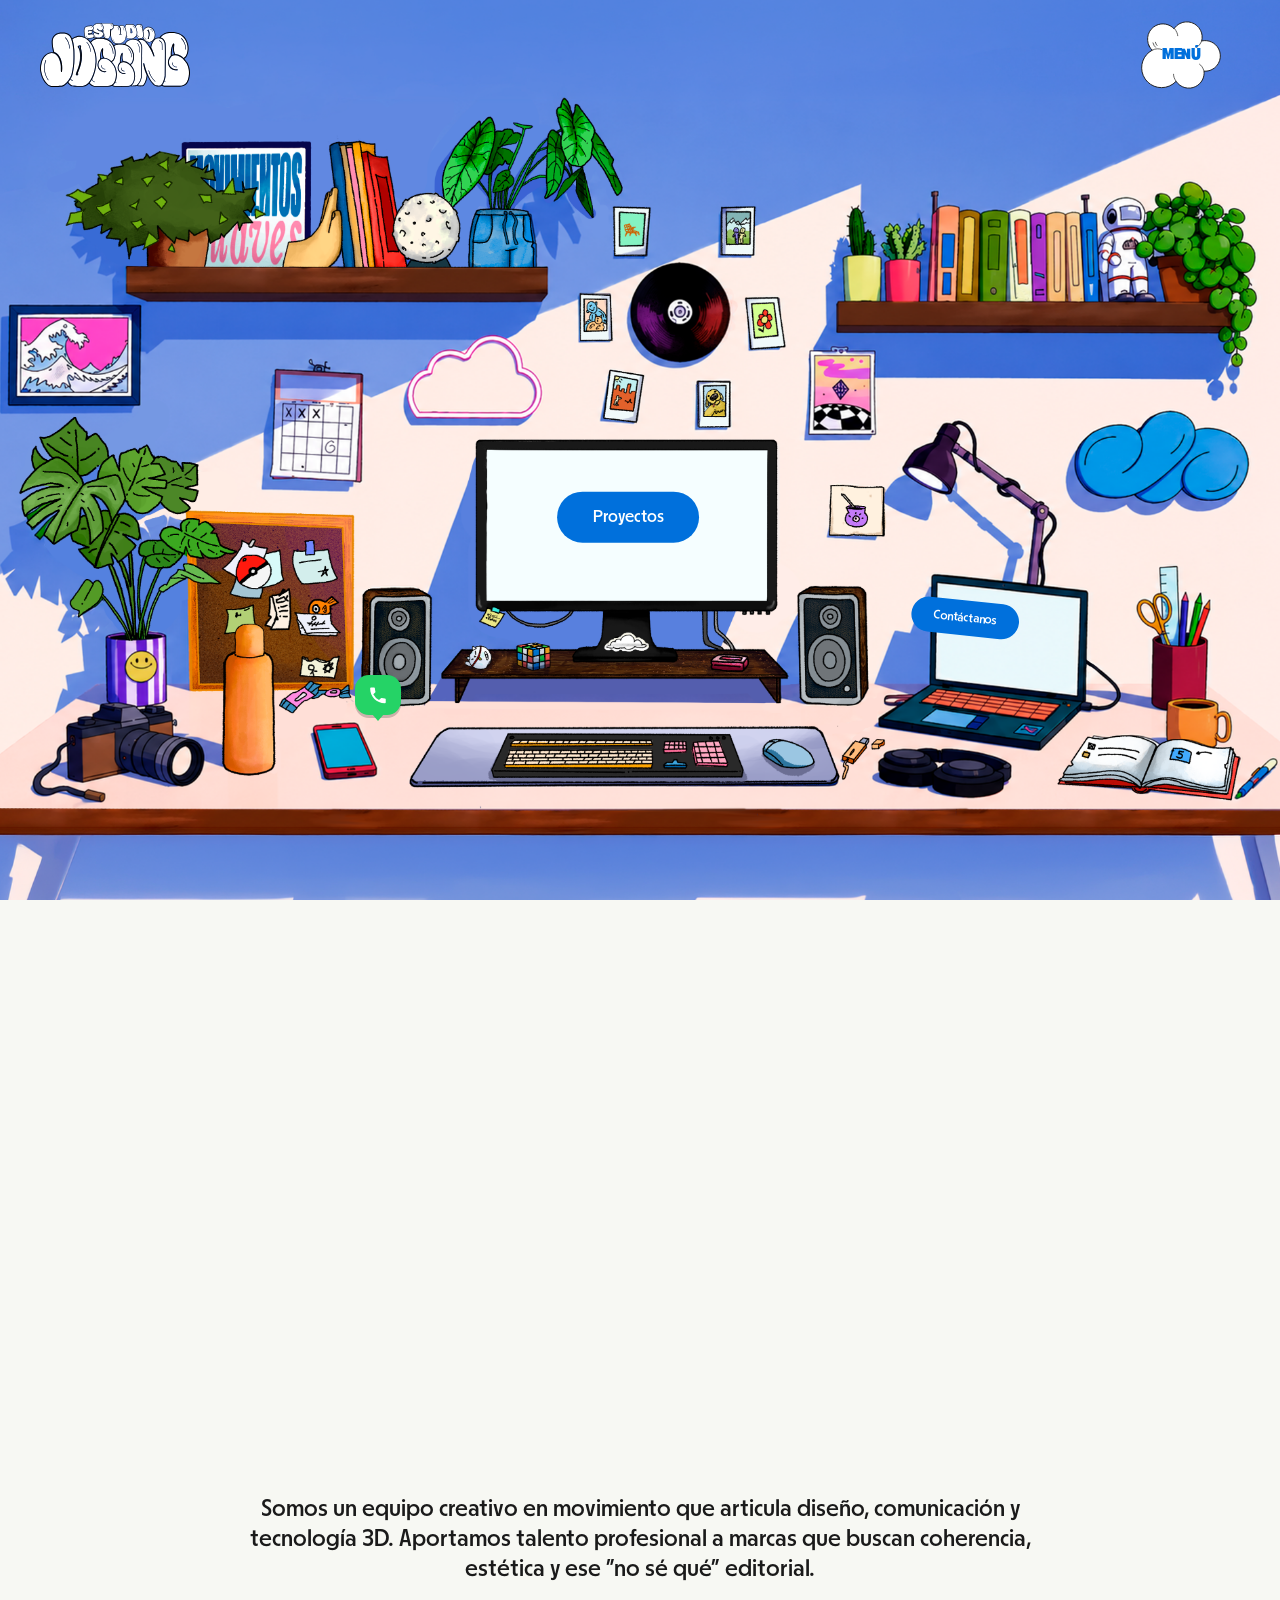
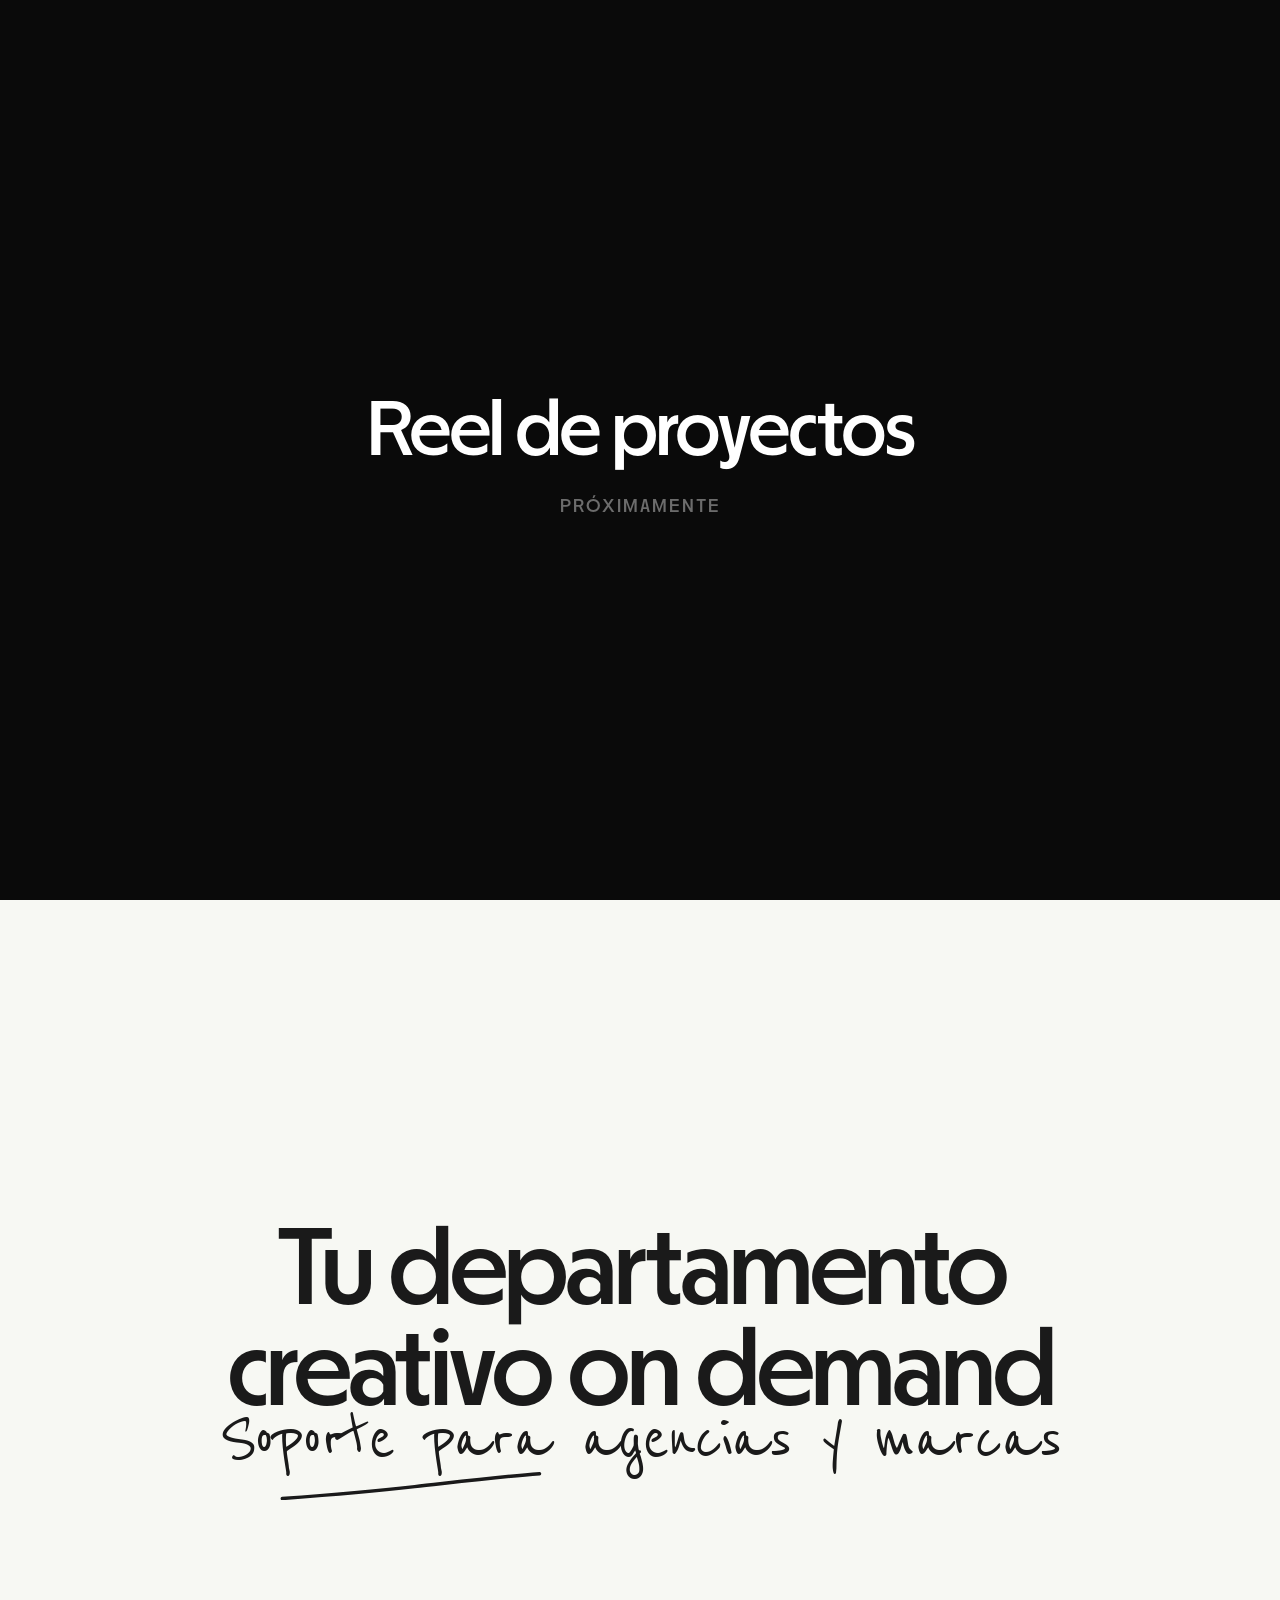
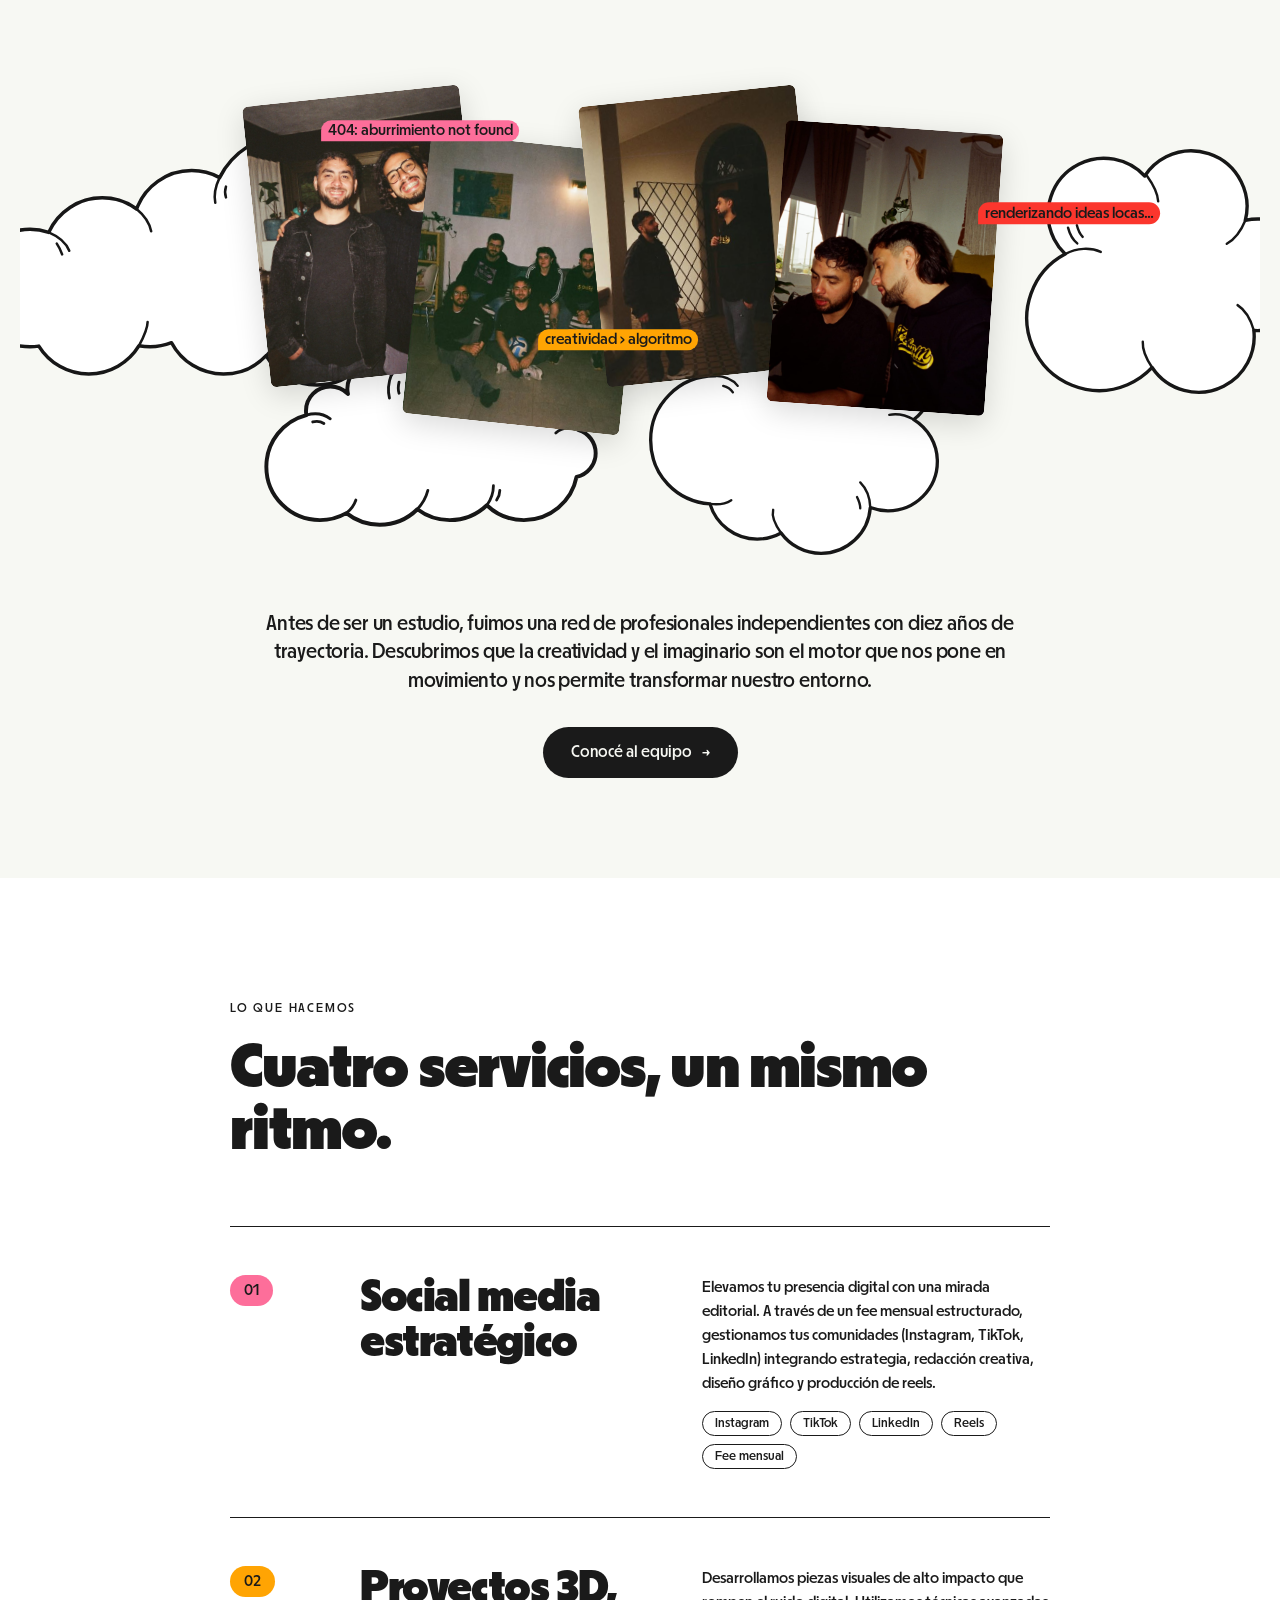
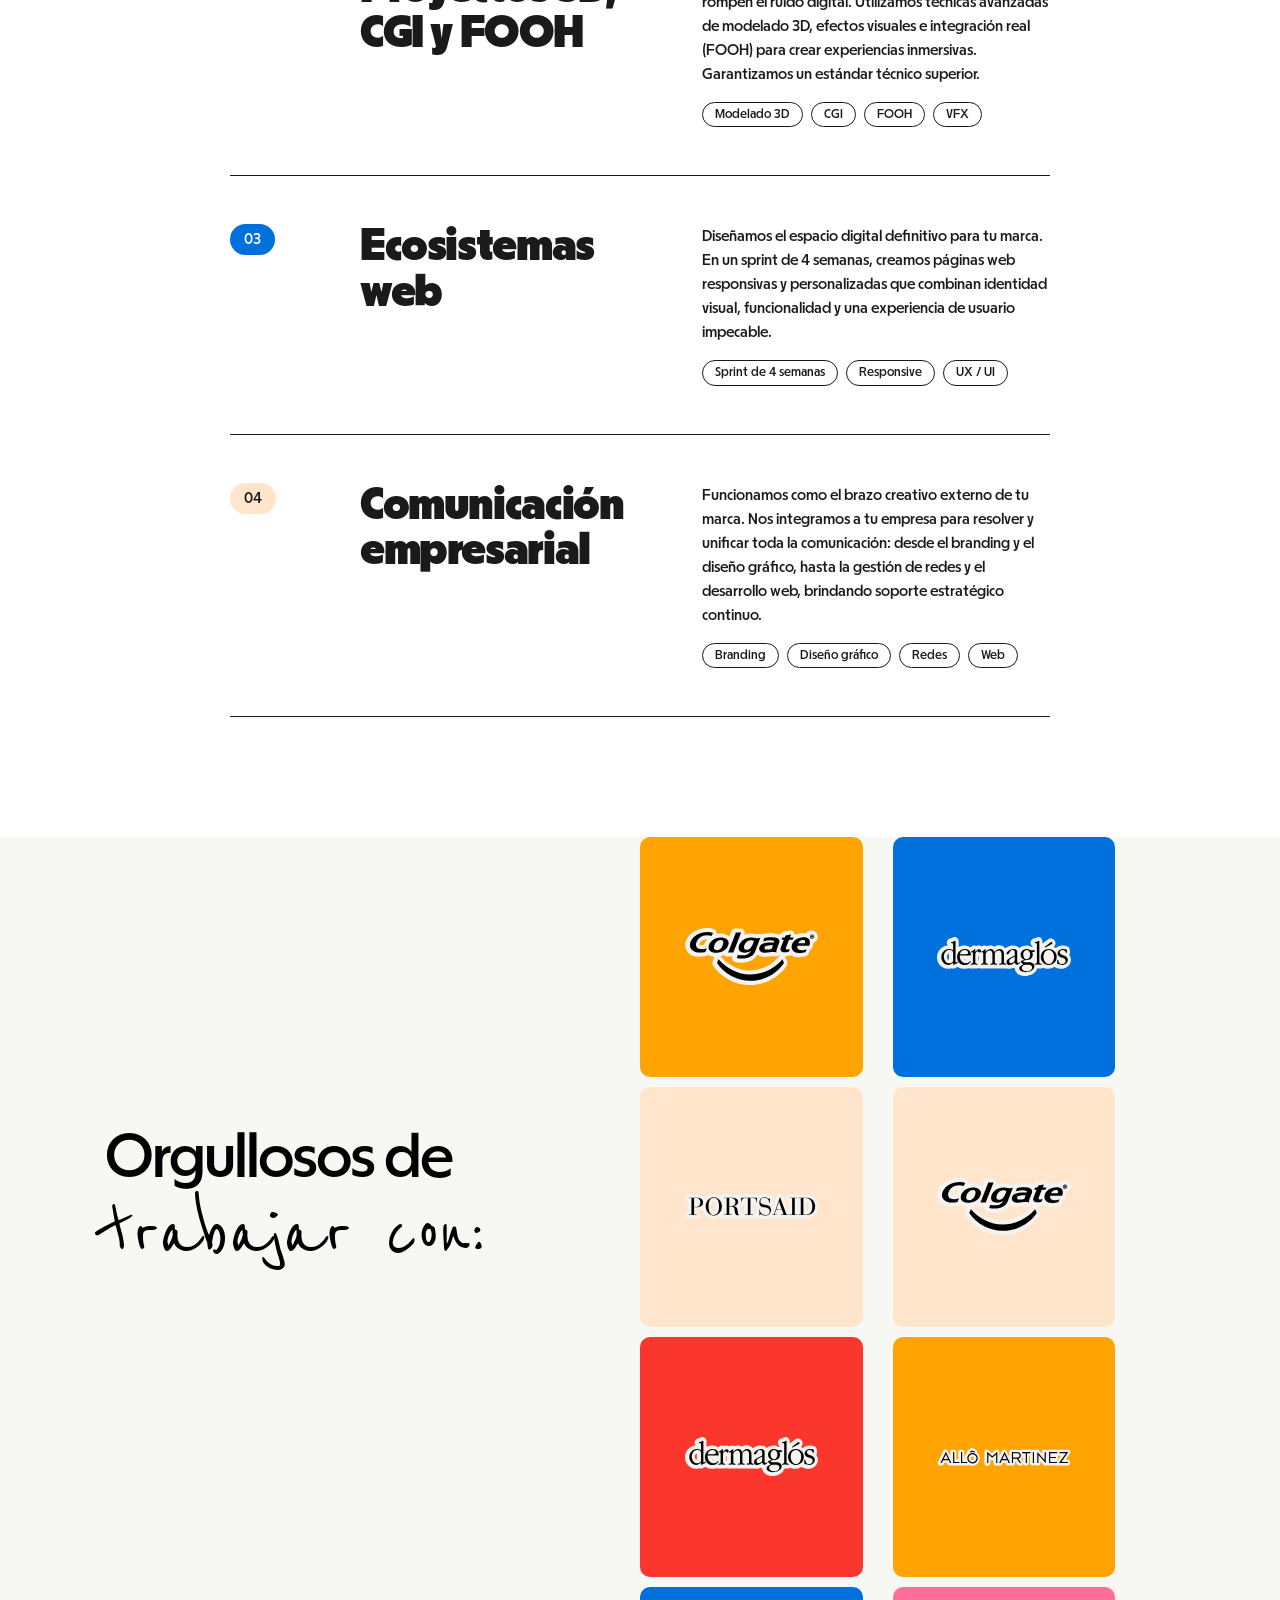
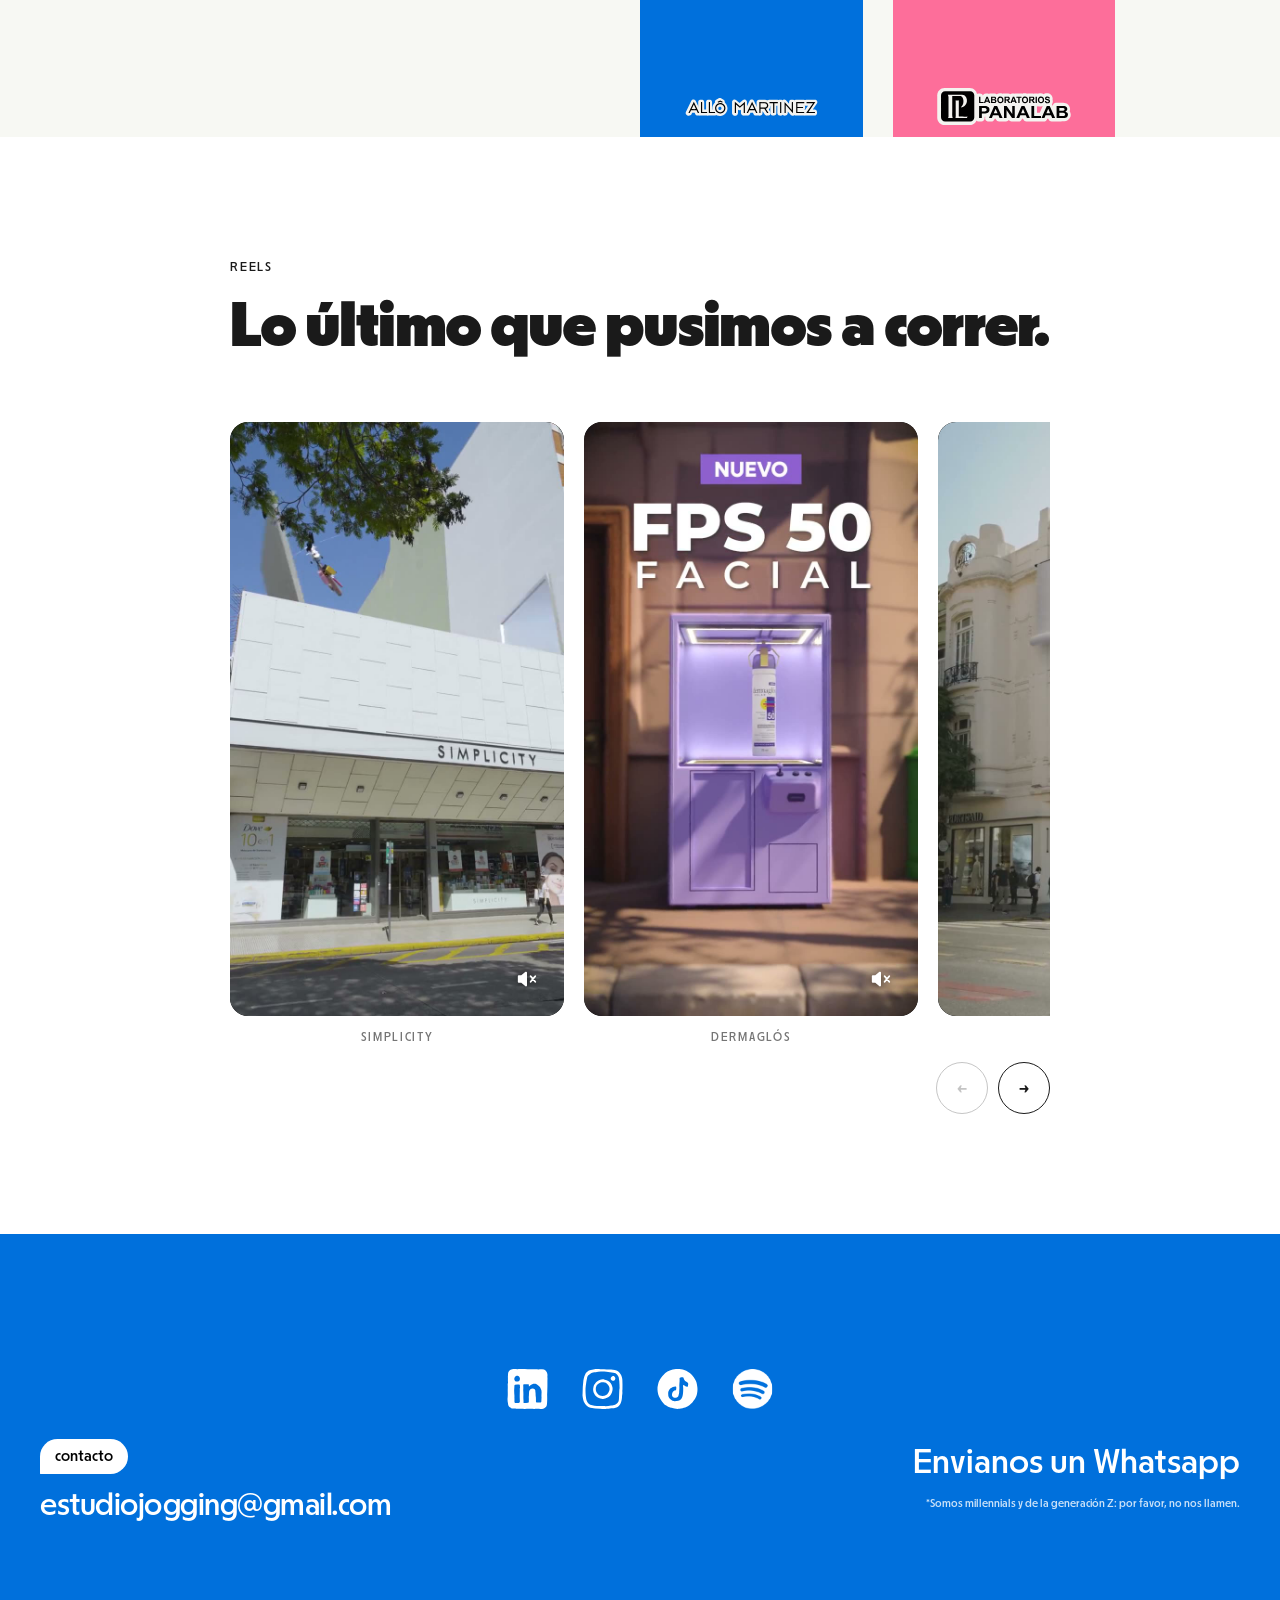
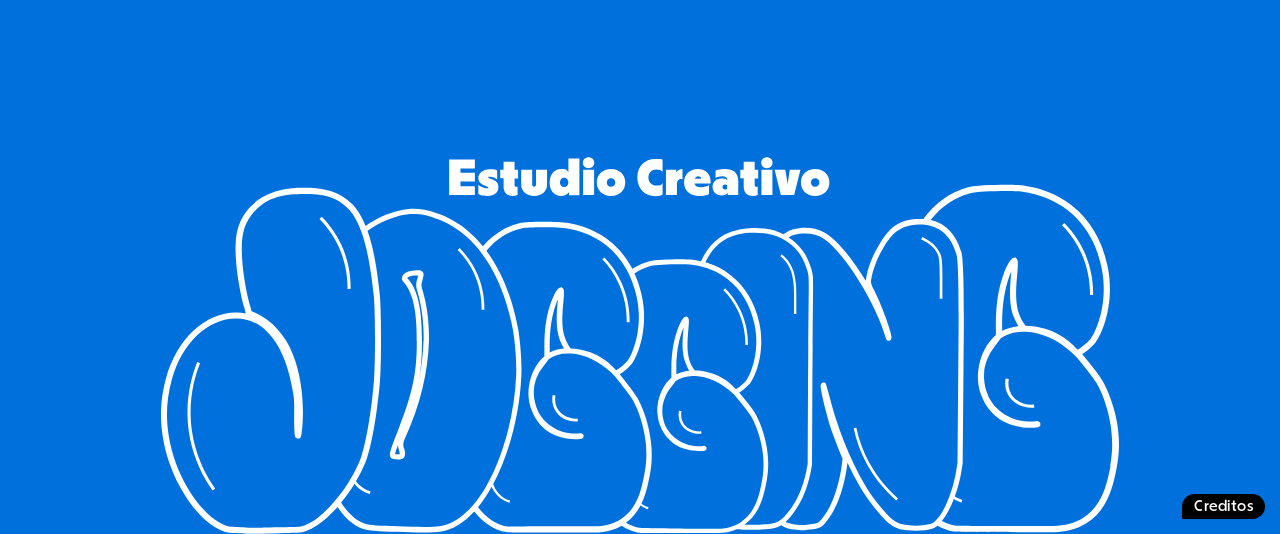
==== commit a4262d73: "deploy: andiflorentin/estudio-jogging-web@06e02556f46b560bc29576fb1c85616ad7e1da2c" ====
--- a/index.html
+++ b/index.html
@@ -1 +1 @@
-<!DOCTYPE html><html lang="es"><head><meta charSet="utf-8"/><meta name="viewport" content="width=device-width, initial-scale=1"/><link rel="preload" as="image" href="/logo/Logo%20Estudio%20Jogging.svg"/><link rel="preload" as="image" href="/assets/Nubes/1nube-comic.svg"/><link rel="preload" as="image" href="/assets/Nubes/2nube-comic.svg"/><link rel="preload" as="image" href="/assets/HorizontalWords%20SVG/JOGGING_Pantaloncitos.svg"/><link rel="preload" as="image" href="/assets/HorizontalWords%20SVG/JOGGING_1_Pantaloncitos.svg"/><link rel="preload" as="image" href="/assets/HorizontalWords%20SVG/JOGGING_2_Pantaloncitos.svg"/><link rel="preload" as="image" href="/assets/Footer-Sticker SVG/footer-sticker-hands.svg"/><link rel="preload" as="image" href="/assets/Nubes/4nube-comic.svg"/><link rel="preload" as="image" href="/assets/Nubes/6nube-comic.svg"/><link rel="preload" as="image" href="/media/proyectos/joyeria-lar/joyeria-lar-branding-13.webp"/><link rel="stylesheet" href="/_next/static/css/97ec6eb40619e312.css" data-precedence="next"/><link rel="stylesheet" href="/_next/static/css/e9f57f9ff4561caa.css" data-precedence="next"/><link rel="preload" as="script" fetchPriority="low" href="/_next/static/chunks/webpack-4fbca7a2e4464ff6.js"/><script src="/_next/static/chunks/4bd1b696-5b2b1e7b5478d01a.js" async=""></script><script src="/_next/static/chunks/684-cfde107b9de9b596.js" async=""></script><script src="/_next/static/chunks/main-app-ea6a3e9a393dc346.js" async=""></script><script src="/_next/static/chunks/c15bf2b0-a2dc73281155e045.js" async=""></script><script src="/_next/static/chunks/10-b5f6df9802ed3741.js" async=""></script><script src="/_next/static/chunks/989-dd1f703d8652a2ee.js" async=""></script><script src="/_next/static/chunks/567-5dc2f1ef19723c6b.js" async=""></script><script src="/_next/static/chunks/app/page-b6ac9fb706b9c2d8.js" async=""></script><link rel="preload" as="image" href="/assets/Nubes/3nube-comic.svg"/><link rel="preload" as="image" href="/assets/Marquee-blob SVG/marquee-hand.svg"/><link rel="preload" as="image" href="/logo/Logo%20footer%20Jogging.svg"/><title>Estudio Jogging</title><meta name="description" content="Estudio creativo en movimiento: diseño, comunicación y tecnología 3D para marcas que buscan coherencia, estética y ese &quot;no sé qué&quot; editorial."/><meta property="og:title" content="Estudio Jogging"/><meta property="og:description" content="Estudio creativo en movimiento: diseño, comunicación y tecnología 3D para marcas que buscan coherencia, estética y ese &quot;no sé qué&quot; editorial."/><meta property="og:url" content="https://andiflorentin.github.io"/><meta property="og:site_name" content="Estudio Jogging"/><meta property="og:locale" content="es_AR"/><meta property="og:image" content="https://andiflorentin.github.io/assets/Eimg_hero.png"/><meta property="og:type" content="website"/><meta name="twitter:card" content="summary_large_image"/><meta name="twitter:title" content="Estudio Jogging"/><meta name="twitter:description" content="Estudio creativo en movimiento: diseño, comunicación y tecnología 3D para marcas que buscan coherencia, estética y ese &quot;no sé qué&quot; editorial."/><meta name="twitter:image" content="https://andiflorentin.github.io/assets/Eimg_hero.png"/><link rel="icon" href="/logo/Isologo.svg"/><script src="/_next/static/chunks/polyfills-42372ed130431b0a.js" noModule=""></script></head><body><svg xmlns="http://www.w3.org/2000/svg" style="display:none" aria-hidden="true"><symbol id="bullet-icon" viewBox="0 0 13 16"><path d="M12.2765 7.03536V7.0403C12.2519 7.1343 12.0977 7.23633 12.0197 7.31177C11.5445 7.73351 11.0321 8.12803 10.6259 8.62706C10.3265 8.99562 10.0295 9.36293 9.75533 9.75128C9.66653 9.87186 9.55433 9.96647 9.47513 10.0901C9.39653 10.2157 9.34613 10.3579 9.26873 10.4865C9.18053 10.625 9.11813 10.7778 9.05033 10.9274C8.96213 11.1074 8.82353 11.2614 8.74373 11.4475C8.64773 11.6985 8.57213 11.9558 8.45573 12.1988C8.30093 12.6311 8.11493 13.0522 7.97573 13.49C7.89953 13.8171 7.91513 14.1585 7.81193 14.4806C7.72553 14.7793 7.71053 15.0873 7.71173 15.3964C7.70573 15.5127 7.73633 15.6951 7.65593 15.7483C7.62773 15.7557 7.58993 15.7199 7.55633 15.6617C7.44893 15.4645 7.40393 15.2326 7.29653 15.0279C7.13393 14.7094 6.87713 14.4559 6.68273 14.1572C6.57713 13.9989 6.48353 13.832 6.36533 13.6823C6.25973 13.5456 6.13073 13.4282 6.01673 13.2977C5.90753 13.1734 5.81633 13.0336 5.70653 12.9112C5.14013 12.3299 4.57133 11.7369 3.91793 11.2614C3.79493 11.1723 3.64673 11.1346 3.50753 11.0839C3.30113 10.9917 3.10253 10.8538 2.88293 10.7815C2.40293 10.6046 1.93733 10.3598 1.43633 10.2596C1.20593 10.2151 0.970727 10.212 0.736727 10.2107C0.555527 10.2052 0.0203267 10.2441 0.424127 9.98069C0.650927 9.83661 0.868127 9.68016 1.08713 9.52495C1.29353 9.3821 1.50893 9.25286 1.70393 9.09394C2.22653 8.61779 2.74913 8.15277 3.20813 7.60798C3.76013 6.9358 4.21373 6.18138 4.55453 5.36759C4.73033 4.99038 4.93673 4.62739 5.06693 4.23101C5.17553 3.83896 5.34293 3.46175 5.45093 3.07155C5.61113 2.35176 5.71013 1.61589 5.82173 0.888061C5.83433 0.813237 5.85113 0.755728 5.87093 0.750781C5.88893 0.744597 5.90873 0.775516 5.92793 0.829933C5.98313 0.989475 6.03353 1.15211 6.08753 1.31289C6.27773 1.91952 6.50993 2.51192 6.76673 3.08949C7.05473 3.75301 7.38413 4.41096 7.84553 4.96812C8.09333 5.25134 8.31833 5.55743 8.55593 5.84807C8.89613 6.20302 9.29213 6.52458 9.72413 6.73854C9.95513 6.85417 10.2005 6.95126 10.4573 6.98774C10.6247 7.01433 10.7819 7.0737 10.9523 7.09101C11.3123 7.12379 11.6693 7.03288 12.0257 6.99826C12.1391 6.98774 12.2645 6.96857 12.2759 7.03659L12.2765 7.03536Z" fill="currentColor"></path></symbol><symbol id="card-divider" viewBox="0 0 250 5"><path d="M2.0019 3.05432C84.0122 2.70675 166.022 2.34756 248.04 2C244.505 2.66037 240.969 3.32077 237.434 3.98115" stroke="currentColor" stroke-width="3" stroke-linecap="round" stroke-linejoin="round"></path></symbol></svg><div class="cursor-bubble">click</div><header class="main-header"><div class="nav-overlay"></div><nav class="navbar"><div class="nav-center" style="cursor:url(&#x27;/assets/Cursor SVG/cursor-pointer.svg&#x27;) 12 12, pointer"><a href="/" aria-label="Inicio"><img class="logo-truus" src="/logo/Logo%20Estudio%20Jogging.svg" alt="Jogging" height="40"/></a></div><div class="nav-left" style="cursor:url(&#x27;/assets/Cursor SVG/cursor-pointer.svg&#x27;) 12 12, pointer"><div class="nav-hover-trigger"><div class="logo-work-container"><img src="/assets/Nubes/1nube-comic.svg" width="60" height="55" class="nav-bar__work-blob-svg" alt="" aria-hidden="true"/><span class="logo-work-text">MENÚ</span></div><div class="nav-popout nav-work-box"><div class="nav-popout-inner"><a href="/nosotros" class="nav-work-item"><div class="nav-work-item__text"><span class="nav-work-badge badge-rosa">Nosotros</span><h4 class="nav-work-title">¿quiénes están detrás del estudio?</h4></div></a><a href="/proyectos" class="nav-work-item"><div class="nav-work-item__text"><span class="nav-work-badge badge-naranja">Proyectos</span><h4 class="nav-work-title">lo que creamos para otras marcas</h4></div></a><a href="/servicios" class="nav-work-item"><div class="nav-work-item__text"><span class="nav-work-badge badge-azul">Servicios</span><h4 class="nav-work-title">¿qué podemos hacer por tu marca?</h4></div></a><a href="#contacto" class="nav-work-item"><div class="nav-work-item__text"><span class="nav-work-badge badge-crema">Contacto</span><h4 class="nav-work-title">¿empezamos algo juntos?</h4></div></a><a href="https://wa.me/5493513091111" target="_blank" rel="noopener noreferrer" class="nav-work-btn"><span class="nav-work-btn__text">Hablemos</span></a></div></div></div></div></nav><div class="vimeo-mute-bubble is--muted" style="pointer-events:none"><div class="vimeo-mute-bubble__blob"><img src="/assets/Nubes/2nube-comic.svg" alt="" class="vimeo-mute-bubble__blob-svg"/><div class="vimeo-mute-bubble__icon vimeo-mute-bubble__mute"><svg viewBox="0 0 54 54" fill="none" xmlns="http://www.w3.org/2000/svg"><path d="M12.3818 8.50039C12.8934 7.92803 13.7447 7.84041 14.3584 8.26992C14.3696 8.28308 14.3799 8.29711 14.3916 8.30996L14.501 8.41738L52.001 41.9174L52.1201 42.0141C52.6204 42.5885 52.6243 43.4317 52.1182 43.9984C51.6007 44.5775 50.7353 44.6609 50.1201 44.2143L50.001 44.1176L44.999 39.6488C44.2681 40.687 43.4506 41.6601 42.5557 42.5551C41.9699 43.1407 41.0203 43.1408 40.4346 42.5551C39.8493 41.9693 39.8492 41.0197 40.4346 40.434C41.2902 39.5783 42.0647 38.6412 42.7451 37.6361L37.8271 33.2416C37.2776 34.1931 36.6101 35.068 35.8389 35.8393C35.2532 36.4247 34.3035 36.4246 33.7178 35.8393C33.1321 35.2534 33.132 34.3029 33.7178 33.7172C34.452 32.9828 35.0644 32.1286 35.5273 31.1879L29 25.3559V43.4994C28.9999 44.0475 28.7004 44.5517 28.2197 44.8148C27.7389 45.0778 27.1531 45.0583 26.6914 44.7631L14.6846 37.0785C14.6042 37.0272 14.5104 36.9995 14.415 36.9994H8.5C6.56706 36.9994 5.0001 35.4323 5 33.4994V20.4994C5.00017 18.5666 6.56711 16.9994 8.5 16.9994H14.415C14.5105 16.9994 14.6042 16.9718 14.6846 16.9203L17.5225 15.1029L12.501 10.6176L12.3916 10.5102C11.8788 9.94899 11.8646 9.07956 12.3818 8.50039Z" fill="currentColor"></path><path d="M40.4346 11.4428C41.0203 10.8572 41.9699 10.8573 42.5557 11.4428C46.5351 15.4222 48.9998 20.924 49 26.9984C49 29.5023 48.5806 31.909 47.8096 34.1518L45.3447 31.9506C45.7703 30.3718 46 28.712 46 26.9984C45.9998 21.7516 43.8744 17.0037 40.4346 13.5639C39.8492 12.9782 39.8492 12.0285 40.4346 11.4428Z" fill="currentColor"></path><path d="M33.7178 18.1615C34.3035 17.576 35.2531 17.576 35.8389 18.1615C38.0388 20.3616 39.4237 23.3831 39.4961 26.725L35.8018 23.4242C35.3201 22.2398 34.6083 21.1732 33.7178 20.2826C33.1321 19.6968 33.132 18.7472 33.7178 18.1615Z" fill="currentColor"></path><path d="M26.6914 9.23574C27.153 8.94049 27.7389 8.92026 28.2197 9.18301C28.7004 9.44611 28.9999 9.95137 29 10.4994V17.348L22.7451 11.7602L26.6914 9.23574Z" fill="currentColor"></path></svg></div><div class="vimeo-mute-bubble__icon vimeo-mute-bubble__unmute"><svg viewBox="0 0 54 54" fill="none" xmlns="http://www.w3.org/2000/svg"><path d="M29 10.5C29 9.95184 28.701 9.44732 28.2202 9.18416C27.7392 8.921 27.1532 8.9411 26.6914 9.2366L14.6843 16.9211C14.6039 16.9726 14.5103 17 14.4148 17H8.5C6.567 17 5 18.567 5 20.5V33.5C5 35.433 6.567 37 8.5 37H14.4148C14.5103 37 14.6039 37.0274 14.6843 37.0788L26.6914 44.7634C27.1532 45.0588 27.7392 45.079 28.2202 44.8158C28.701 44.5526 29 44.0482 29 43.5V10.5Z" fill="currentColor"></path><path d="M40.435 11.4432C41.0208 10.8575 41.9704 10.8575 42.5562 11.4432C46.5358 15.4228 49 20.9249 49 26.9996C49 33.0744 46.5358 38.5764 42.5562 42.556C41.9704 43.1418 41.0208 43.1418 40.435 42.556C39.8492 41.9702 39.8492 41.0204 40.435 40.4346C43.875 36.9946 46 32.2468 46 26.9996C46 21.7525 43.875 17.0045 40.435 13.5646C39.8492 12.9788 39.8492 12.029 40.435 11.4432Z" fill="currentColor"></path><path d="M35.8388 18.162C35.253 17.5762 34.3032 17.5762 33.7174 18.162C33.1316 18.7478 33.1316 19.6975 33.7174 20.2833C35.4382 22.0041 36.5 24.377 36.5 27.0008C36.5 29.6246 35.4382 31.9976 33.7174 33.7184C33.1316 34.3042 33.1316 35.2538 33.7174 35.8396C34.3032 36.4254 35.253 36.4254 35.8388 35.8396C38.0992 33.5792 39.5 30.4522 39.5 27.0008C39.5 23.5494 38.0992 20.4224 35.8388 18.162Z" fill="currentColor"></path></svg></div></div></div><div class="vimeo-hero is-muted"><video poster="/assets/Eimg_hero.png" autoPlay="" loop="" muted="" playsInline="" class="vimeo-hero__iframe" style="object-fit:cover;background-color:#111"></video><audio src="/fassounds-good-night-lofi-cozy-chill-music-160166.mp3" autoPlay="" loop="" muted=""></audio><div class="vimeo-hero__fade"></div><a href="/proyectos" class="vimeo-hero__projects-btn">Proyectos</a><a href="#contacto" class="vimeo-hero__laptop-contact">Contáctanos</a><a href="https://wa.me/5493513091111" target="_blank" rel="noopener noreferrer" class="vimeo-hero__phone-whatsapp" aria-label="WhatsApp"><svg viewBox="0 0 24 24" fill="none" xmlns="http://www.w3.org/2000/svg"><path d="M6.62 10.79a15.053 15.053 0 006.59 6.59l2.2-2.2a1 1 0 011.01-.24c1.12.37 2.33.57 3.58.57a1 1 0 011 1V20a1 1 0 01-1 1C10.4 21 3 13.6 3 4a1 1 0 011-1h3.5a1 1 0 011 1c0 1.25.2 2.46.57 3.58a1 1 0 01-.25 1.01l-2.2 2.2z" fill="currentColor"></path></svg></a></div></header><section class="horizontal-words-section content-section"><div class="horizontal-words__relative"><div class="horizontal-words__sticker-svg"><svg xmlns="http://www.w3.org/2000/svg" width="100%" viewBox="0 0 386 127" fill="none" class="horizontal-words__arrow-svg"><path d="M2 123C9 35.9999 84.5 17 124 25.9999C217.764 47.3635 207 115 177.5 123C105.777 142.45 110.737 1.99991 232.5 2C310.5 2.00006 366.5 79 376 118L356.5 105.5" stroke="currentColor" stroke-width="3" stroke-linecap="round" stroke-linejoin="round"></path><path d="M2 123C9 35.9999 84.5 17 124 25.9999C217.764 47.3635 207 115 177.5 123C105.777 142.45 110.737 1.99991 232.5 2C310.5 2.00006 366.5 79 376 118L384 97" stroke="currentColor" stroke-width="3" stroke-linecap="round" stroke-linejoin="round"></path></svg><img src="/assets/HorizontalWords%20SVG/JOGGING_Pantaloncitos.svg" alt="" class="horizontal-words__sticker-watch"/><img src="/assets/HorizontalWords%20SVG/JOGGING_1_Pantaloncitos.svg" alt="" class="horizontal-words__sticker-cursor"/><img src="/assets/HorizontalWords%20SVG/JOGGING_2_Pantaloncitos.svg" alt="" class="horizontal-words__sticker-phone"/><svg xmlns="http://www.w3.org/2000/svg" width="100%" viewBox="0 0 140 127" fill="none" class="horizontal-words__arrow-end-svg"><path d="M2.03125 2.42188C100.469 2.42188 130.156 52.4219 118.437 125.078L99.6875 107.891" stroke="currentColor" stroke-width="3" stroke-linecap="round" stroke-linejoin="round"></path><path d="M2.03125 2.42188C100.469 2.42188 130.156 52.4219 118.438 125.078L137.969 110.234" stroke="currentColor" stroke-width="3" stroke-linecap="round" stroke-linejoin="round"></path></svg><h2 class="display horizontal-words__h2" aria-label="A tiempos rápidos, movimientos suaves."><div class="letter" aria-hidden="true" style="position:relative;display:inline-block">A</div> <div class="letter" aria-hidden="true" style="position:relative;display:inline-block">t</div><div class="letter" aria-hidden="true" style="position:relative;display:inline-block">i</div><div class="letter" aria-hidden="true" style="position:relative;display:inline-block">e</div><div class="letter" aria-hidden="true" style="position:relative;display:inline-block">m</div><div class="letter" aria-hidden="true" style="position:relative;display:inline-block">p</div><div class="letter" aria-hidden="true" style="position:relative;display:inline-block">o</div><div class="letter" aria-hidden="true" style="position:relative;display:inline-block">s</div> <div class="letter" aria-hidden="true" style="position:relative;display:inline-block">r</div><div class="letter" aria-hidden="true" style="position:relative;display:inline-block">á</div><div class="letter" aria-hidden="true" style="position:relative;display:inline-block">p</div><div class="letter" aria-hidden="true" style="position:relative;display:inline-block">i</div><div class="letter" aria-hidden="true" style="position:relative;display:inline-block">d</div><div class="letter" aria-hidden="true" style="position:relative;display:inline-block">o</div><div class="letter" aria-hidden="true" style="position:relative;display:inline-block">s</div><div class="letter" aria-hidden="true" style="position:relative;display:inline-block">,</div> <div class="letter" aria-hidden="true" style="position:relative;display:inline-block">m</div><div class="letter" aria-hidden="true" style="position:relative;display:inline-block">o</div><div class="letter" aria-hidden="true" style="position:relative;display:inline-block">v</div><div class="letter" aria-hidden="true" style="position:relative;display:inline-block">i</div><div class="letter" aria-hidden="true" style="position:relative;display:inline-block">m</div><div class="letter" aria-hidden="true" style="position:relative;display:inline-block">i</div><div class="letter" aria-hidden="true" style="position:relative;display:inline-block">e</div><div class="letter" aria-hidden="true" style="position:relative;display:inline-block">n</div><div class="letter" aria-hidden="true" style="position:relative;display:inline-block">t</div><div class="letter" aria-hidden="true" style="position:relative;display:inline-block">o</div><div class="letter" aria-hidden="true" style="position:relative;display:inline-block">s</div> <div class="letter" aria-hidden="true" style="position:relative;display:inline-block">s</div><div class="letter" aria-hidden="true" style="position:relative;display:inline-block">u</div><div class="letter" aria-hidden="true" style="position:relative;display:inline-block">a</div><div class="letter" aria-hidden="true" style="position:relative;display:inline-block">v</div><div class="letter" aria-hidden="true" style="position:relative;display:inline-block">e</div><div class="letter" aria-hidden="true" style="position:relative;display:inline-block">s</div><div class="letter" aria-hidden="true" style="position:relative;display:inline-block">.</div></h2></div></div><div class="horizontal-words__bottom-text"><div class="horizontal-words__bottom-text-l">Somos un equipo creativo en movimiento que articula diseño, comunicación y tecnología 3D. Aportamos talento profesional a marcas que buscan coherencia, estética y ese &quot;no sé qué&quot; editorial.</div></div></section><main><section class="showreel-section" id="showreel-section"><div class="showreel__content"><h2 class="showreel__title">Reel de proyectos</h2><p class="showreel__subtitle">próximamente</p></div></section><div class="content-section motion-cards-wrapper"><section class="motion-card-section" id="motion-card-section"><div class="motion-card__heading"><h2 class="motion-card__title">Tu departamento<!-- --> <br/>creativo on demand</h2><p class="motion-card__subtitle">Soporte para agencias y marcas<span class="motion-card__sticker motion-card__sticker--top"><img src="/assets/Footer-Sticker SVG/footer-sticker-hands.svg" alt="Green heart hands sticker" class="motion-card__sticker-img"/></span></p><svg xmlns="http://www.w3.org/2000/svg" width="100%" viewBox="0 0 634 28" fill="none" class="motion-card__underline-svg"><path class="motion-card__underline-path" d="M2 26C41.0237 23.1556 79.9927 19.9419 118.634 15.5521C169.106 9.98633 227.314 2.42393 275.206 2C280.46 2.57436 264.768 4.99488 262.462 5.55556C257.837 6.43078 252.529 7.47009 247.317 8.59146C239.594 10.3556 212.496 15.8393 226.932 19.8051C239.594 22.6359 263.663 21.9521 280.978 21.3504C314.817 19.9829 349.311 16.7419 383.204 14.7863C465.931 9.5077 549.191 10.547 632 14.1436" stroke="currentColor" stroke-width="3" stroke-linecap="round" stroke-linejoin="round"></path></svg></div><div class="motion-card__cards-area"><div class="motion-card__blob"><img src="/assets/Nubes/4nube-comic.svg" alt="" class="motion-card__blob-svg"/></div><img src="/assets/Nubes/6nube-comic.svg" alt="" aria-hidden="true" class="motion-card__cloud motion-card__cloud--bottom"/><img src="/assets/Nubes/2nube-comic.svg" alt="" aria-hidden="true" class="motion-card__cloud motion-card__cloud--bottom-b"/><img src="/assets/Nubes/1nube-comic.svg" alt="" aria-hidden="true" class="motion-card__cloud motion-card__cloud--right"/><div class="motion-card__cards"><div class="motion-card__card motion-card__card--1"><span class="motion-card__tag motion-card__floating-label--pink">404: aburrimiento not found</span><div class="motion-card__card-image"><img src="/assets/Equipo/equipo-1.jpg" loading="lazy" width="1000" height="1000" alt="" class="cover-image"/></div></div><div class="motion-card__card motion-card__card--2"><span class="motion-card__tag motion-card__tag--azul">sin filtro de Instagram</span><div class="motion-card__card-image"><img src="/assets/Equipo/equipo-2.jpg" loading="lazy" width="1000" height="1000" alt="" class="cover-image"/></div></div><div class="motion-card__card motion-card__card--3"><span class="motion-card__tag motion-card__floating-label--orange">creatividad &gt; algoritmo</span><div class="motion-card__card-image"><img src="/assets/Equipo/equipo-3.jpg" loading="lazy" width="1000" height="1000" alt="" class="cover-image"/></div></div><div class="motion-card__card motion-card__card--4"><span class="motion-card__tag motion-card__floating-label--red">renderizando ideas locas…</span><div class="motion-card__card-image"><img src="/assets/Equipo/equipo-4.jpg" loading="lazy" width="1000" height="1000" alt="" class="cover-image"/></div></div></div><div class="motion-card__floating-labels"><div class="motion-card__floating-label motion-card__floating-label--pink"><p class="motion-card__floating-text">404: aburrimiento not found</p></div><div class="motion-card__floating-label motion-card__floating-label--orange"><p class="motion-card__floating-text">creatividad &gt; algoritmo</p></div><div class="motion-card__floating-label motion-card__floating-label--red"><p class="motion-card__floating-text">renderizando ideas locas…</p></div></div></div><div class="motion-card__footer-text"><p class="motion-card__description">Antes de ser un estudio, fuimos una red de profesionales independientes con diez años de trayectoria. Descubrimos que la creatividad y el imaginario son el motor que nos pone en movimiento y nos permite transformar nuestro entorno.</p><a href="/nosotros" class="pill-btn pill-btn--dark motion-card__cta">Conocé al equipo <span aria-hidden="true">→</span></a></div></section></div><div class="service-cards-wrapper home-alt"><section class="wrap section"><div class="section-head" data-reveal="true"><span class="inner-eyebrow">Lo que hacemos</span><h2 class="section-title section-title--wide">Cuatro servicios, un mismo ritmo.</h2></div><div class="hover-list" data-hover-list="true"><ol class="service-list"><li class="service-row" data-img="/media/proyectos/joyeria-lar/joyeria-lar-branding-13.webp" data-reveal="true"><span class="service-row__num badge-rosa">01</span><h3 class="service-row__title">Social media estratégico</h3><div><p class="service-row__text">Elevamos tu presencia digital con una mirada editorial. A través de un fee mensual estructurado, gestionamos tus comunidades (Instagram, TikTok, LinkedIn) integrando estrategia, redacción creativa, diseño gráfico y producción de reels.</p><ul class="chips"><li>Instagram</li><li>TikTok</li><li>LinkedIn</li><li>Reels</li><li>Fee mensual</li></ul></div></li><li class="service-row" data-img="/media/proyectos/dermaglos/final.jpg" data-reveal="true"><span class="service-row__num badge-naranja">02</span><h3 class="service-row__title">Proyectos 3D, CGI y FOOH</h3><div><p class="service-row__text">Desarrollamos piezas visuales de alto impacto que rompen el ruido digital. Utilizamos técnicas avanzadas de modelado 3D, efectos visuales e integración real (FOOH) para crear experiencias inmersivas. Garantizamos un estándar técnico superior.</p><ul class="chips"><li>Modelado 3D</li><li>CGI</li><li>FOOH</li><li>VFX</li></ul></div></li><li class="service-row" data-img="/media/proyectos/joyeria-lar/joyeria-lar-branding-18.webp" data-reveal="true"><span class="service-row__num badge-azul">03</span><h3 class="service-row__title">Ecosistemas web</h3><div><p class="service-row__text">Diseñamos el espacio digital definitivo para tu marca. En un sprint de 4 semanas, creamos páginas web responsivas y personalizadas que combinan identidad visual, funcionalidad y una experiencia de usuario impecable.</p><ul class="chips"><li>Sprint de 4 semanas</li><li>Responsive</li><li>UX / UI</li></ul></div></li><li class="service-row" data-img="/media/proyectos/panalab-detenage/carrusel-3.webp" data-reveal="true"><span class="service-row__num badge-crema">04</span><h3 class="service-row__title">Comunicación empresarial</h3><div><p class="service-row__text">Funcionamos como el brazo creativo externo de tu marca. Nos integramos a tu empresa para resolver y unificar toda la comunicación: desde el branding y el diseño gráfico, hasta la gestión de redes y el desarrollo web, brindando soporte estratégico continuo.</p><ul class="chips"><li>Branding</li><li>Diseño gráfico</li><li>Redes</li><li>Web</li></ul></div></li></ol><div class="hover-preview" aria-hidden="true"><img src="/media/proyectos/joyeria-lar/joyeria-lar-branding-13.webp" alt=""/></div></div></section></div></main><section class="Double-marquee"><div class="marquee-left"><div class="marquee-text-container"><h2>Orgullosos de<br/><span class="text-with">trabajar con:</span></h2><div class="marquee-clouds" aria-hidden="true"><img src="/assets/Nubes/1nube-comic.svg" alt="" style="width:70px"/><img src="/assets/Nubes/2nube-comic.svg" alt="" style="width:85px"/><img src="/assets/Nubes/4nube-comic.svg" alt="" style="width:130px"/><img src="/assets/Nubes/3nube-comic.svg" alt="" style="width:95px"/><img src="/assets/Nubes/1nube-comic.svg" alt="" style="width:65px"/></div></div><div class="marquee-blob-container"><div class="marquee-svg-container"><div class="marquee-svg-item"><img src="/assets/Marquee-blob SVG/marquee-hand.svg" width="100%" alt="" aria-hidden="true"/></div><div class="marquee-svg-item"><svg xmlns="http://www.w3.org/2000/svg" width="100%" viewBox="0 0 386 127" fill="none"><path d="M2 123C9 35.9999 84.5 17 124 25.9999C217.764 47.3635 207 115 177.5 123C105.777 142.45 110.737 1.99991 232.5 2C310.5 2.00006 366.5 79 376 118L356.5 105.5" stroke="currentColor" stroke-width="3" stroke-linecap="round" stroke-linejoin="round"></path><path d="M2 123C9 35.9999 84.5 17 124 25.9999C217.764 47.3635 207 115 177.5 123C105.777 142.45 110.737 1.99991 232.5 2C310.5 2.00006 366.5 79 376 118L384 97" stroke="currentColor" stroke-width="3" stroke-linecap="round" stroke-linejoin="round"></path></svg></div></div></div></div><div class="marquee-right"><div class="marquee-column"><div class="marquee-track"></div></div><div class="marquee-column"><div class="marquee-track"></div></div></div></section><div class="home-alt"><section class="wrap section reels"><div class="section-head" data-reveal="true"><span class="inner-eyebrow">Reels</span><h2 class="section-title section-title--wide">Lo último que pusimos a correr.</h2></div><div class="cb-carousel-wrap"><div class="cb-carousel" tabindex="0" aria-label="Piezas del proyecto"><figure class="case-video cb-carousel__item"><div class="case-video__frame case-video__frame--open" role="button" tabindex="0" aria-label="Ver Simplicity"><video src="/media/reels/simplicity-fiestas.mp4" poster="/media/reels/simplicity-fiestas.jpg" muted="" loop="" playsInline="" preload="metadata" aria-label="Simplicity"></video><button type="button" class="case-video__sound" aria-pressed="false" aria-label="Activar sonido"><svg viewBox="0 0 24 24" width="22" height="22" fill="none" stroke="currentColor" stroke-width="2" stroke-linecap="round" stroke-linejoin="round" aria-hidden="true"><path d="M11 5 6 9H3v6h3l5 4V5z" fill="currentColor"></path><path d="m16 9 5 6M21 9l-5 6"></path></svg></button></div><figcaption>Simplicity</figcaption></figure><figure class="case-video cb-carousel__item"><div class="case-video__frame case-video__frame--open" role="button" tabindex="0" aria-label="Ver Dermaglós"><video src="/media/reels/dermaglos-bruma.mp4" poster="/media/reels/dermaglos-bruma.jpg" muted="" loop="" playsInline="" preload="metadata" aria-label="Dermaglós"></video><button type="button" class="case-video__sound" aria-pressed="false" aria-label="Activar sonido"><svg viewBox="0 0 24 24" width="22" height="22" fill="none" stroke="currentColor" stroke-width="2" stroke-linecap="round" stroke-linejoin="round" aria-hidden="true"><path d="M11 5 6 9H3v6h3l5 4V5z" fill="currentColor"></path><path d="m16 9 5 6M21 9l-5 6"></path></svg></button></div><figcaption>Dermaglós</figcaption></figure><figure class="case-video cb-carousel__item"><div class="case-video__frame case-video__frame--open" role="button" tabindex="0" aria-label="Ver Portsaid"><video src="/media/reels/portsaid-noviembre.mp4" poster="/media/reels/portsaid-noviembre.jpg" muted="" loop="" playsInline="" preload="metadata" aria-label="Portsaid"></video><button type="button" class="case-video__sound" aria-pressed="false" aria-label="Activar sonido"><svg viewBox="0 0 24 24" width="22" height="22" fill="none" stroke="currentColor" stroke-width="2" stroke-linecap="round" stroke-linejoin="round" aria-hidden="true"><path d="M11 5 6 9H3v6h3l5 4V5z" fill="currentColor"></path><path d="m16 9 5 6M21 9l-5 6"></path></svg></button></div><figcaption>Portsaid</figcaption></figure><figure class="case-video cb-carousel__item"><div class="case-video__frame case-video__frame--open" role="button" tabindex="0" aria-label="Ver Dulce de Leche &amp; Co"><video src="/media/reels/dulce-de-leche-co.mp4" poster="/media/reels/dulce-de-leche-co.jpg" muted="" loop="" playsInline="" preload="metadata" aria-label="Dulce de Leche &amp; Co"></video><button type="button" class="case-video__sound" aria-pressed="false" aria-label="Activar sonido"><svg viewBox="0 0 24 24" width="22" height="22" fill="none" stroke="currentColor" stroke-width="2" stroke-linecap="round" stroke-linejoin="round" aria-hidden="true"><path d="M11 5 6 9H3v6h3l5 4V5z" fill="currentColor"></path><path d="m16 9 5 6M21 9l-5 6"></path></svg></button></div><figcaption>Dulce de Leche &amp; Co</figcaption></figure><figure class="case-video cb-carousel__item"><div class="case-video__frame case-video__frame--open" role="button" tabindex="0" aria-label="Ver Dermaglós"><video src="/media/reels/dermaglos-protector-fluido.mp4" poster="/media/reels/dermaglos-protector-fluido.jpg" muted="" loop="" playsInline="" preload="metadata" aria-label="Dermaglós"></video><button type="button" class="case-video__sound" aria-pressed="false" aria-label="Activar sonido"><svg viewBox="0 0 24 24" width="22" height="22" fill="none" stroke="currentColor" stroke-width="2" stroke-linecap="round" stroke-linejoin="round" aria-hidden="true"><path d="M11 5 6 9H3v6h3l5 4V5z" fill="currentColor"></path><path d="m16 9 5 6M21 9l-5 6"></path></svg></button></div><figcaption>Dermaglós</figcaption></figure><figure class="case-video cb-carousel__item"><div class="case-video__frame case-video__frame--open" role="button" tabindex="0" aria-label="Ver Simplicity"><video src="/media/reels/simplicity.mp4" poster="/media/reels/simplicity.jpg" muted="" loop="" playsInline="" preload="metadata" aria-label="Simplicity"></video><button type="button" class="case-video__sound" aria-pressed="false" aria-label="Activar sonido"><svg viewBox="0 0 24 24" width="22" height="22" fill="none" stroke="currentColor" stroke-width="2" stroke-linecap="round" stroke-linejoin="round" aria-hidden="true"><path d="M11 5 6 9H3v6h3l5 4V5z" fill="currentColor"></path><path d="m16 9 5 6M21 9l-5 6"></path></svg></button></div><figcaption>Simplicity</figcaption></figure><figure class="case-video cb-carousel__item"><div class="case-video__frame case-video__frame--open" role="button" tabindex="0" aria-label="Ver Allo"><video src="/media/reels/allo.mp4" poster="/media/reels/allo.jpg" muted="" loop="" playsInline="" preload="metadata" aria-label="Allo"></video><button type="button" class="case-video__sound" aria-pressed="false" aria-label="Activar sonido"><svg viewBox="0 0 24 24" width="22" height="22" fill="none" stroke="currentColor" stroke-width="2" stroke-linecap="round" stroke-linejoin="round" aria-hidden="true"><path d="M11 5 6 9H3v6h3l5 4V5z" fill="currentColor"></path><path d="m16 9 5 6M21 9l-5 6"></path></svg></button></div><figcaption>Allo</figcaption></figure><figure class="case-video cb-carousel__item"><div class="case-video__frame case-video__frame--open" role="button" tabindex="0" aria-label="Ver Portsaid"><video src="/media/reels/portsaid-diciembre.mp4" poster="/media/reels/portsaid-diciembre.jpg" muted="" loop="" playsInline="" preload="metadata" aria-label="Portsaid"></video><button type="button" class="case-video__sound" aria-pressed="false" aria-label="Activar sonido"><svg viewBox="0 0 24 24" width="22" height="22" fill="none" stroke="currentColor" stroke-width="2" stroke-linecap="round" stroke-linejoin="round" aria-hidden="true"><path d="M11 5 6 9H3v6h3l5 4V5z" fill="currentColor"></path><path d="m16 9 5 6M21 9l-5 6"></path></svg></button></div><figcaption>Portsaid</figcaption></figure><figure class="case-video cb-carousel__item"><div class="case-video__frame case-video__frame--open" role="button" tabindex="0" aria-label="Ver Dermaglós"><video src="/media/reels/dermaglos-bruma-2.mp4" poster="/media/reels/dermaglos-bruma-2.jpg" muted="" loop="" playsInline="" preload="metadata" aria-label="Dermaglós"></video><button type="button" class="case-video__sound" aria-pressed="false" aria-label="Activar sonido"><svg viewBox="0 0 24 24" width="22" height="22" fill="none" stroke="currentColor" stroke-width="2" stroke-linecap="round" stroke-linejoin="round" aria-hidden="true"><path d="M11 5 6 9H3v6h3l5 4V5z" fill="currentColor"></path><path d="m16 9 5 6M21 9l-5 6"></path></svg></button></div><figcaption>Dermaglós</figcaption></figure><figure class="case-video cb-carousel__item"><div class="case-video__frame case-video__frame--open" role="button" tabindex="0" aria-label="Ver Simplicity"><video src="/media/reels/simplicity-dia-de-la-madre.mp4" poster="/media/reels/simplicity-dia-de-la-madre.jpg" muted="" loop="" playsInline="" preload="metadata" aria-label="Simplicity"></video><button type="button" class="case-video__sound" aria-pressed="false" aria-label="Activar sonido"><svg viewBox="0 0 24 24" width="22" height="22" fill="none" stroke="currentColor" stroke-width="2" stroke-linecap="round" stroke-linejoin="round" aria-hidden="true"><path d="M11 5 6 9H3v6h3l5 4V5z" fill="currentColor"></path><path d="m16 9 5 6M21 9l-5 6"></path></svg></button></div><figcaption>Simplicity</figcaption></figure></div><div class="cb-carousel__nav"><button type="button" class="cb-carousel__arrow" disabled="" aria-label="Anterior">←</button><button type="button" class="cb-carousel__arrow" aria-label="Siguiente">→</button></div></div><dialog class="reel-modal" aria-label="Reel"></dialog></section></div><footer class="main-footer"><div class="footer-inner" id="contacto"><div class="footer-socials" id="footer-socials"><a href="https://www.linkedin.com/company/105711671/" target="_blank" rel="noopener noreferrer" class="single-social w-inline-block" aria-label="LinkedIn"><svg xmlns="http://www.w3.org/2000/svg" width="30" height="30" viewBox="0 0 40 40" fill="none" data-wiggle-target="" aria-hidden="true"><path d="M35.9969 11.5666C35.9721 11.0166 35.8451 10.4418 35.9164 9.88408C36.0248 9.1955 36.0031 8.51315 35.856 7.82457C35.5029 5.31796 33.4912 3.9003 31.0288 4.22901C29.4848 4.3365 27.9935 4.33494 26.4603 4.23212C25.0355 4.21654 23.6092 4.20875 22.1845 4.11528C21.5278 4.06855 20.8511 4.18695 20.213 4.17604C18.5869 4.09503 16.9299 4.00623 15.3007 4C14.2074 4.07634 13.1063 3.96417 12.0222 4.12775C10.5943 4.13553 9.13087 3.81617 7.73089 4.21966C5.8756 4.53902 4.31146 5.98317 4.46013 7.96166C4.47717 8.73593 4.34089 9.50084 4.30217 10.2735C4.37186 11.3469 4.32385 12.4234 4.32076 13.4952C4.33624 13.9049 4.40283 14.3162 4.39974 14.7259C4.39354 15.2992 4.12408 15.8289 4.16434 16.3991C4.26346 18.0115 4.23093 19.6379 4.17828 21.2596C4.19067 22.3315 4.25107 23.4064 4.22009 24.4689C4.25262 25.6404 4.08226 26.801 4.00018 27.9647C3.99399 29.1814 4.14421 30.4075 4.39664 31.5992C4.5004 32.2489 4.50969 32.9608 4.89066 33.5248C5.22517 34.0716 5.81366 34.4766 6.32471 34.8895C6.64838 35.1465 6.98134 35.4098 7.3778 35.5391C8.50522 35.7946 9.69768 35.5827 10.8437 35.7042C11.9804 35.8024 13.0985 35.8647 14.2383 35.8117C16.5799 35.98 18.9416 35.9161 21.294 35.8818C23.2283 35.8008 25.1703 36.0376 27.1045 35.8678C28.9227 35.846 30.7795 36.2168 32.5651 35.8039C33.7064 35.3646 34.9128 34.6246 35.3341 33.4017C35.5695 32.7131 35.6066 31.9778 35.6531 31.2565C35.7956 29.0334 35.8018 26.8166 35.7042 24.5982C35.8467 23.1073 35.7971 21.5852 35.8715 20.0835C36.0232 17.2512 35.8513 14.4097 36 11.5915V11.5619L35.9969 11.5666ZM9.43286 12.1227C9.42666 11.5681 9.50255 10.9948 9.82157 10.5353C10.4209 9.63793 11.7047 9.08177 12.651 9.64884C14.0928 10.339 14.3901 12.4951 13.289 13.5996C13.0459 13.8551 12.716 13.9657 12.366 13.9844C11.6846 13.9844 10.8421 14.2041 10.2691 13.7741C9.81693 13.3519 9.42821 12.7802 9.43286 12.1492V12.1212V12.1227ZM13.9936 18.7452C13.9782 18.9493 13.9209 19.1503 13.8775 19.3513C13.718 20.0944 13.8883 20.8624 13.8574 21.6164C13.7861 23.6292 13.7335 25.6544 13.8109 27.6703C13.8403 28.4149 13.8728 29.1658 13.8992 29.9105C13.9658 30.624 13.5848 31.1272 12.86 31.1926C12.0423 31.2752 11.22 31.2783 10.3961 31.1817C10.1886 31.1552 9.97024 31.0851 9.82931 30.9371C9.52578 30.6084 9.57069 30.0211 9.55985 29.5833C9.57688 28.7312 9.6187 27.8401 9.54127 26.9879C9.49945 26.5362 9.57998 26.089 9.56295 25.6373C9.40189 24.1417 9.37866 22.6259 9.3229 21.121C9.34613 20.1177 9.47003 19.1145 9.501 18.1081C9.55675 17.5675 9.40808 16.7013 10.057 16.5066C11.0961 16.3742 12.1415 16.4162 13.2255 16.3601C13.7613 16.3477 13.9472 16.6639 13.9038 17.2045C13.8465 17.7155 14.0076 18.2125 13.9967 18.7203V18.7484L13.9936 18.7452ZM31.1667 27.6111C31.097 28.3713 31.1403 29.1658 31.0877 29.9292C31.0877 30.3561 30.795 30.6957 30.366 30.7299C29.4074 30.8795 28.4395 30.7408 27.4514 30.7814C27.0689 30.8187 26.7561 30.691 26.7638 30.2501C26.7437 28.6112 26.8552 26.9568 26.5377 25.335C26.4634 24.9518 26.468 24.5639 26.4928 24.176C26.5439 23.3784 26.2884 22.5979 26.2698 21.808C26.2466 21.3422 26.2698 20.7923 25.957 20.4215C24.9984 19.5164 23.6371 19.2905 22.519 20.0492C20.9533 21.0088 21.3126 23.1182 21.1624 24.6994C21.1701 25.2743 21.0617 25.8336 21.0183 26.4006C21.1747 27.7264 21.0369 29.1082 21.0648 30.4402C21.0849 30.853 20.7411 31.0555 20.3663 31.0524C19.3752 31.1256 18.4243 31.2004 17.4673 31.269C17.3031 31.2783 17.1126 31.2643 16.9856 31.1771C16.8432 31.0883 16.7998 30.8686 16.8075 30.6848C16.8199 30.3358 16.8633 29.9697 16.8463 29.6098C16.7162 28.0909 16.6233 26.5844 16.7146 25.0515C16.7502 23.6074 16.6914 22.1601 16.5737 20.7222C16.7162 19.4151 16.6279 18.0909 16.5814 16.773C16.5706 16.3944 16.8122 16.2137 17.1544 16.1919C18.333 16.061 20.0938 16.1124 20.9858 16.3041C21.5139 16.4022 21.1004 16.8244 21.0462 17.2918C21.0354 17.3821 21.0307 17.4834 21.0431 17.5706C21.0725 17.904 21.3343 17.9492 21.5557 17.7389C22.1922 17.0908 22.9325 16.4131 23.8229 16.1265C25.2601 15.6124 26.959 15.6389 28.1127 16.7574C29.7249 17.9352 29.8735 18.1221 30.7067 19.9666C31.3246 21.1475 31.3355 22.4623 31.2023 23.746C31.1729 24.3785 31.1883 25.0297 31.145 25.6747C31.1465 26.3305 31.3091 26.9412 31.1744 27.5799L31.1713 27.6095L31.1667 27.6111Z" fill="currentColor"/></svg></a><a href="https://www.instagram.com/estudiojogging" target="_blank" rel="noopener noreferrer" class="single-social w-inline-block" aria-label="Instagram"><svg xmlns="http://www.w3.org/2000/svg" width="30" height="30" viewBox="0 0 40 40" fill="none" data-wiggle-target="" aria-hidden="true"><path d="M35.9653 20.2209C35.9393 17.6695 36.1018 15.1165 35.8873 12.5586C35.7589 10.8912 35.2828 9.24659 34.3662 7.94651C33.3083 6.48229 31.714 5.09445 29.8338 4.89131C28.719 4.7808 27.7 4.3274 26.5511 4.42165C26.0603 4.4444 25.5776 4.38103 25.0933 4.31765C24.5099 4.26077 23.8973 4.38265 23.3009 4.32902C21.6644 4.22989 20.0263 4.0625 18.3882 4.14213C17.5285 4.01538 16.6525 4.04625 15.7896 4.01538C15.3557 3.98937 14.9202 3.991 14.4895 4.0625C13.2171 4.27539 11.9397 4.51591 10.6673 4.74992C10.1326 4.84906 9.58821 4.97256 9.1023 5.21958C8.34663 5.60961 7.75509 6.27427 7.10017 6.81056C6.78165 7.0982 6.56389 7.46873 6.40463 7.862C6.08123 8.64368 5.6327 9.37823 5.39056 10.1973C5.15329 11.2195 4.80227 12.2205 4.70152 13.2622C4.39275 16.6343 4.00922 19.9983 4.08397 23.3915C4.09535 23.9733 3.98809 24.5551 4.0011 25.1271C4.09698 26.3622 4.38137 27.5859 4.62839 28.7999C4.78277 29.5328 5.03466 30.2446 5.40844 30.8946C6.48263 32.6904 8.01023 34.7851 10.313 34.946C12.9116 35.1947 15.4776 35.7456 18.0891 35.8626C19.5891 35.9016 21.094 36.1697 22.6021 35.9812C23.01 35.9341 23.4162 35.8821 23.8274 35.8626C24.2223 35.8366 24.5652 35.874 24.9113 35.8447C25.5988 35.7764 26.2764 35.5408 26.9622 35.4677C28.3907 35.4027 29.8468 35.2759 31.168 34.7299C33.0629 34.1156 34.0396 32.8805 34.701 31.0506C35.4274 29.2842 35.611 27.3779 35.6452 25.4798C35.7167 24.7469 35.9101 24.0221 35.9279 23.281C35.9588 22.7203 35.8304 22.1564 35.8499 21.6088C35.8629 21.1554 35.9686 20.7052 35.9637 20.2518V20.2209H35.9653ZM33.6642 19.3304C33.5163 20.0584 33.3911 20.7231 33.4301 21.4788C33.2221 23.3704 33.3993 25.2961 33.1913 27.1829C33.1458 28.6114 33.0531 30.2153 31.9594 31.27C31.3858 31.8356 30.7698 32.4011 30.0304 32.6579C29.5543 32.8383 29.0391 32.8789 28.5353 32.9276C27.9633 32.9861 27.4091 33.1308 26.842 33.2153C25.0121 33.4948 23.1822 33.8426 21.3247 33.6541C20.0506 33.6151 18.7749 33.6004 17.5009 33.5501C16.1731 33.4948 14.8536 33.4298 13.5307 33.3274C12.3964 33.2299 11.2361 33.1665 10.2041 32.6757C7.34719 31.3107 6.80603 27.8443 6.58176 25.0101C6.429 22.5416 6.26974 20.0227 6.61264 17.572C6.89703 15.2107 7.20255 12.8543 7.78434 10.5369C8.07361 9.36035 9.04867 8.66481 9.99774 7.98226C10.7307 7.44273 11.5676 7.08358 12.424 6.79918C13.0887 6.52941 13.8249 6.58142 14.5188 6.50341C15.8579 6.25477 17.2165 6.10689 18.5783 6.07764C20.1205 6.06139 21.6676 6.07764 23.2034 6.20602C25.0316 6.43028 26.842 6.75368 28.68 6.91782C29.8939 7.01857 31.0786 7.4931 31.8002 8.52667C32.2828 9.17346 32.7183 9.86413 32.9556 10.6312C33.1246 11.135 33.1197 11.6843 33.1994 12.2108C33.4854 13.2899 33.4838 14.4031 33.5455 15.5114C33.6918 16.3272 33.5797 17.143 33.6203 17.962C33.6495 18.4073 33.7113 18.8575 33.6674 19.3028L33.6642 19.3336V19.3304Z" fill="currentColor"/><path d="M27.7674 17.988C27.3595 16.1712 26.1066 14.6907 24.6391 13.6392C23.7875 13.0591 22.7751 12.6853 21.7318 12.5114C21.2166 12.4253 20.721 12.2482 20.2318 12.253C18.4442 12.3505 16.7622 13.0851 15.3695 14.1934C14.8722 14.5542 14.5147 15.0271 14.1393 15.5146C13.8581 15.8673 13.5607 16.2215 13.356 16.6148C13.0358 17.2145 12.8717 17.8791 12.7384 18.5406C12.5792 19.3174 12.4427 20.1445 12.5174 20.9408C12.7628 23.5703 14.6723 26.2419 17.1246 27.2771C17.8039 27.6103 18.4621 27.8199 19.1999 27.8345C20.7242 28.1547 22.3184 27.9451 23.6413 27.0935C24.4587 26.567 25.3509 26.0876 26.0204 25.366C27.3238 23.8839 28.0144 22.0882 28.0924 20.0649C28.1705 19.345 27.9982 18.721 27.7772 18.0189L27.769 17.9864L27.7674 17.988ZM25.4711 21.2854C25.073 22.54 24.1434 24.2366 22.9311 24.872C22.034 25.3091 21.0249 25.5171 20.0384 25.6407C19.1527 25.6195 18.1874 25.5009 17.4626 25.0264C17.1831 24.8411 16.9296 24.6217 16.6761 24.4007C14.5407 22.7382 14.084 19.6066 15.2752 17.2681C15.493 16.8098 15.8635 16.4539 16.273 16.163C17.2205 15.4756 18.1809 14.8532 19.3201 14.6647C20.1619 14.5038 20.9907 14.7589 21.826 14.8597C23.053 15.0433 23.8217 15.929 24.514 16.857C25.4663 18.0579 25.9083 19.7643 25.4809 21.2561L25.4728 21.287L25.4711 21.2854Z" fill="currentColor"/><path d="M30.2261 11.8094C29.8621 13.3451 28.991 13.766 27.5382 13.1468C26.4754 12.708 26.2137 11.4583 26.971 10.6149C27.4846 10.0396 28.2012 9.35057 29.0414 9.69835C29.2705 9.80885 29.4412 10.0006 29.6281 10.1696C30.1058 10.5759 30.4292 11.1414 30.2326 11.7769L30.2245 11.8077L30.2261 11.8094Z" fill="currentColor"/></svg></a><a href="https://www.tiktok.com/@estudiojogging" target="_blank" rel="noopener noreferrer" class="single-social w-inline-block" aria-label="TikTok"><svg xmlns="http://www.w3.org/2000/svg" width="30" height="30" viewBox="0 0 40 40" fill="none" data-wiggle-target="" aria-hidden="true"><path d="M35.7673 17.7056C35.5701 16.7041 35.4805 15.6928 35.2035 14.7093C34.9706 13.9378 34.6056 13.2315 34.2195 12.5366C33.5922 11.3378 32.7581 10.2775 31.8962 9.22711C31.2087 8.3773 30.4299 7.59599 29.5322 6.96965C27.8932 5.91758 26.1075 5.03189 24.2519 4.4349C23.302 4.17392 22.3277 4.03038 21.3404 4.04996C20.4753 4.04506 19.6102 3.9733 18.7483 4.01081C17.049 4.05975 15.4019 4.61922 13.8166 5.16074C12.51 5.59951 11.363 6.38082 10.26 7.19148C9.825 7.50628 9.50404 7.9369 9.12769 8.31531C7.22801 10.0394 5.69979 12.2332 4.89495 14.6848C4.6082 15.6194 4.47135 16.572 4.19763 17.5115C4.051 18.0057 3.99398 18.5147 4.0005 19.0285C4.00701 20.1311 3.97117 21.2011 4.15202 22.2874C4.49253 24.9608 5.62973 27.2362 7.15632 29.3844C7.60599 30.0221 8.15504 30.5718 8.61774 31.1982C8.97128 31.6794 9.35741 32.154 9.84455 32.5047C10.304 32.857 10.8351 33.0479 11.3386 33.3431C11.899 33.6693 12.3976 34.1081 13.0069 34.3185C13.4468 34.4653 13.8769 34.6349 14.2858 34.8551C15.3237 35.382 16.5407 35.3624 17.6502 35.6805C18.9389 36.0181 20.2521 36.0899 21.5441 35.8876C22.3799 35.8061 23.2271 35.7637 24.0172 35.457C24.7048 35.1667 25.4835 35.1145 26.176 34.8682C26.4643 34.7605 26.7283 34.6039 26.9906 34.4441C27.8117 33.9319 28.7062 33.529 29.4638 32.9043C30.3468 32.141 31.2413 31.4102 32.0624 30.5718C32.5381 30.0303 32.8069 29.3469 33.3576 28.8641C34.0191 28.1072 34.3205 27.1188 34.8419 26.269C35.2785 25.4208 35.4414 24.4715 35.6402 23.5026C36.0605 21.5632 36.1224 19.7331 35.7738 17.7382L35.7689 17.7056H35.7673ZM28.4602 16.8591C28.3103 17.2326 28.4227 17.8459 28.1425 18.1085C27.204 18.575 25.9984 17.6159 25.2669 17.0467C24.8009 16.6405 24.4571 16.9178 24.4213 17.4805C24.3936 17.7823 24.4474 18.0857 24.4848 18.3874C24.6152 19.3155 24.5793 20.2551 24.5419 21.188C24.4278 23.9071 24.3105 27.4254 21.7282 29.0109C21.0227 29.4284 20.2097 29.5866 19.4049 29.6796C18.5805 29.8329 17.7887 29.8982 16.9887 29.6258C14.3966 29.0386 12.3633 26.7795 12.5784 24.0262C12.5572 23.4031 12.4513 22.7376 12.668 22.1439C13.0981 21.1587 13.6227 20.1833 14.4357 19.4297C15.5518 18.6158 16.8698 17.965 18.2775 17.9372C18.8086 17.9063 19.0676 18.3401 19.0367 18.8246C19.0236 19.3563 19.0106 19.8815 18.9471 20.4019C18.8118 21.1815 17.7968 21.1375 17.2347 21.4849C15.9118 22.139 15.1053 24.7439 15.9607 25.9786C17.0164 27.4287 19.4277 27.2134 20.4997 25.9036C20.648 25.6883 20.7295 25.4273 20.8077 25.1794C21.052 24.3687 21.3714 23.5662 21.3534 22.6985C21.342 22.2532 21.3241 21.8095 21.3925 21.3675C21.6125 19.8962 21.4691 18.4266 21.4561 16.952C21.4561 15.8021 21.6532 14.6522 21.6891 13.5039C21.7102 12.8808 21.6793 12.2642 21.6565 11.6346C21.6418 11.359 21.6923 11.0442 21.9807 10.9332C22.6943 10.7669 23.5659 10.594 24.317 10.6674C24.8221 10.7636 24.9149 11.359 25.0665 11.7798C26.0326 14.9197 29.397 14.078 28.4683 16.8297L28.4602 16.8607V16.8591Z" fill="currentColor"/></svg></a><a href="https://open.spotify.com/user/luprior?si=7eTq3ZZzTN258uYBUUpZNw" target="_blank" rel="noopener noreferrer" class="single-social w-inline-block" aria-label="Spotify"><span class="social-mask" data-wiggle-target="" style="-webkit-mask-image:url(/assets/spotify-icon.png);mask-image:url(/assets/spotify-icon.png)" aria-hidden="true"></span></a></div><div class="footer-top"><div class="footer-column"><div class="footer-contact-group footer-contact-group--left"><span class="footer-badge">contacto</span><a href="mailto:estudiojogging@gmail.com" class="footer-email">estudiojogging@gmail.com</a></div><div class="footer-contact-group footer-contact-group--right"><a href="https://wa.me/5493513091111" target="_blank" rel="noopener noreferrer" class="footer-whatsapp">Envianos un Whatsapp</a><p class="footer-note">*Somos millennials y de la generación Z:<!-- --> <br class="footer-note__br"/>por favor, no nos llamen.</p></div></div></div><div class="footer-bottom"><div class="footer-big-text"><img src="/logo/Logo%20footer%20Jogging.svg" alt="Jogging" class="footer-logo__svg"/></div><div class="footer-bottom-row"><div></div><div class="footer-credits-wrapper"><div class="credits-box"><div class="credits-content"><div class="credits-item credit-wiggle"><div class="overflow-wrapper"><span class="credits-label">Diseño y desarrollo</span></div><div class="overflow-wrapper"><a href="#" class="credits-name" data-wiggle-target="true">Florentin</a></div></div><div class="credits-item credit-wiggle"><div class="overflow-wrapper"><span class="credits-label">Ilustración</span></div><div class="overflow-wrapper"><a href="#" class="credits-name" data-wiggle-target="true">Mica</a></div></div></div></div><a href="#" class="footer-credits">Creditos</a></div></div></div></div></footer><div class="transition-scribble-frame" aria-hidden="true"><svg xmlns="http://www.w3.org/2000/svg" width="100%" viewBox="0 0 3222 3114" fill="none" preserveAspectRatio="none" class="transition-scribble"><path d="M299.654 453.865C505.574 319.225 711.494 184.585 836.054 109.945C960.614 35.3048 997.574 24.7448 944.014 110.385C890.454 196.025 745.254 378.185 571.454 634.385C397.654 890.585 199.654 1215.3 110.854 1382.58C22.0544 1549.86 48.4544 1549.86 77.8944 1540.62C107.334 1531.38 139.014 1512.9 367.854 1319.9C596.694 1126.9 1021.73 759.945 1255.21 555.065C1488.69 350.185 1517.73 318.505 1527.41 306.145C1537.09 293.785 1526.53 301.705 1346.85 618.625C1167.17 935.545 818.694 1561.22 635.214 1896.74C451.734 2232.26 443.814 2258.66 447.654 2268.3C451.494 2277.94 467.334 2270.02 511.134 2236.9C554.934 2203.78 626.214 2145.7 966.534 1817.46C1306.85 1489.22 1914.05 892.585 2263.81 557.505C2613.57 222.425 2687.49 166.985 2741.41 129.185C2795.33 91.3848 2827.01 72.9048 2843.33 67.3448C2859.65 61.7848 2859.65 69.7048 2849.09 96.2248C2838.53 122.745 2817.41 167.625 2584.77 544.505C2352.13 921.385 1370.37 2165.43 1139.25 2537.83C908.134 2910.23 902.854 2926.07 902.774 2939.51C902.694 2952.95 907.974 2963.51 1255.21 2613.87C1602.45 2264.23 2829.73 1017.54 2903.53 1071.46C2977.33 1125.38 2176.12 2817.04 2128 3037C2079.88 3256.96 2911.24 2018.56 3172 1793" stroke="currentColor" stroke-linecap="round" style="stroke-width:0%;stroke-dashoffset:0.001;stroke-dasharray:0px, 999999px"></path></svg></div><script src="/_next/static/chunks/webpack-4fbca7a2e4464ff6.js" async=""></script><script>(self.__next_f=self.__next_f||[]).push([0])</script><script>self.__next_f.push([1,"1:\"$Sreact.fragment\"\n2:I[7555,[],\"\"]\n3:I[1295,[],\"\"]\n4:I[894,[],\"ClientPageRoot\"]\n5:I[1586,[\"592\",\"static/chunks/c15bf2b0-a2dc73281155e045.js\",\"10\",\"static/chunks/10-b5f6df9802ed3741.js\",\"989\",\"static/chunks/989-dd1f703d8652a2ee.js\",\"567\",\"static/chunks/567-5dc2f1ef19723c6b.js\",\"974\",\"static/chunks/app/page-b6ac9fb706b9c2d8.js\"],\"default\"]\n8:I[9665,[],\"OutletBoundary\"]\nb:I[9665,[],\"ViewportBoundary\"]\nd:I[9665,[],\"MetadataBoundary\"]\nf:I[6614,[],\"\"]\n:HL[\"/_next/static/css/97ec6eb40619e312.css\",\"style\"]\n:HL[\"/_next/static/css/e9f57f9ff4561caa.css\",\"style\"]\n"])</script><script>self.__next_f.push([1,"0:{\"P\":null,\"b\":\"ACurFMsFOqex9igC1qZI4\",\"p\":\"\",\"c\":[\"\",\"\"],\"i\":false,\"f\":[[[\"\",{\"children\":[\"__PAGE__\",{}]},\"$undefined\",\"$undefined\",true],[\"\",[\"$\",\"$1\",\"c\",{\"children\":[[[\"$\",\"link\",\"0\",{\"rel\":\"stylesheet\",\"href\":\"/_next/static/css/97ec6eb40619e312.css\",\"precedence\":\"next\",\"crossOrigin\":\"$undefined\",\"nonce\":\"$undefined\"}]],[\"$\",\"html\",null,{\"lang\":\"es\",\"children\":[\"$\",\"body\",null,{\"children\":[\"$\",\"$L2\",null,{\"parallelRouterKey\":\"children\",\"error\":\"$undefined\",\"errorStyles\":\"$undefined\",\"errorScripts\":\"$undefined\",\"template\":[\"$\",\"$L3\",null,{}],\"templateStyles\":\"$undefined\",\"templateScripts\":\"$undefined\",\"notFound\":[[[\"$\",\"title\",null,{\"children\":\"404: This page could not be found.\"}],[\"$\",\"div\",null,{\"style\":{\"fontFamily\":\"system-ui,\\\"Segoe UI\\\",Roboto,Helvetica,Arial,sans-serif,\\\"Apple Color Emoji\\\",\\\"Segoe UI Emoji\\\"\",\"height\":\"100vh\",\"textAlign\":\"center\",\"display\":\"flex\",\"flexDirection\":\"column\",\"alignItems\":\"center\",\"justifyContent\":\"center\"},\"children\":[\"$\",\"div\",null,{\"children\":[[\"$\",\"style\",null,{\"dangerouslySetInnerHTML\":{\"__html\":\"body{color:#000;background:#fff;margin:0}.next-error-h1{border-right:1px solid rgba(0,0,0,.3)}@media (prefers-color-scheme:dark){body{color:#fff;background:#000}.next-error-h1{border-right:1px solid rgba(255,255,255,.3)}}\"}}],[\"$\",\"h1\",null,{\"className\":\"next-error-h1\",\"style\":{\"display\":\"inline-block\",\"margin\":\"0 20px 0 0\",\"padding\":\"0 23px 0 0\",\"fontSize\":24,\"fontWeight\":500,\"verticalAlign\":\"top\",\"lineHeight\":\"49px\"},\"children\":404}],[\"$\",\"div\",null,{\"style\":{\"display\":\"inline-block\"},\"children\":[\"$\",\"h2\",null,{\"style\":{\"fontSize\":14,\"fontWeight\":400,\"lineHeight\":\"49px\",\"margin\":0},\"children\":\"This page could not be found.\"}]}]]}]}]],[]],\"forbidden\":\"$undefined\",\"unauthorized\":\"$undefined\"}]}]}]]}],{\"children\":[\"__PAGE__\",[\"$\",\"$1\",\"c\",{\"children\":[[\"$\",\"$L4\",null,{\"Component\":\"$5\",\"searchParams\":{},\"params\":{},\"promises\":[\"$@6\",\"$@7\"]}],\"$undefined\",[[\"$\",\"link\",\"0\",{\"rel\":\"stylesheet\",\"href\":\"/_next/static/css/e9f57f9ff4561caa.css\",\"precedence\":\"next\",\"crossOrigin\":\"$undefined\",\"nonce\":\"$undefined\"}]],[\"$\",\"$L8\",null,{\"children\":[\"$L9\",\"$La\",null]}]]}],{},null,false]},null,false],[\"$\",\"$1\",\"h\",{\"children\":[null,[\"$\",\"$1\",\"XVMf15nSW4Q0dQhZrLfX-\",{\"children\":[[\"$\",\"$Lb\",null,{\"children\":\"$Lc\"}],null]}],[\"$\",\"$Ld\",null,{\"children\":\"$Le\"}]]}],false]],\"m\":\"$undefined\",\"G\":[\"$f\",\"$undefined\"],\"s\":false,\"S\":true}\n"])</script><script>self.__next_f.push([1,"6:{}\n7:{}\n"])</script><script>self.__next_f.push([1,"c:[[\"$\",\"meta\",\"0\",{\"charSet\":\"utf-8\"}],[\"$\",\"meta\",\"1\",{\"name\":\"viewport\",\"content\":\"width=device-width, initial-scale=1\"}]]\n9:null\n"])</script><script>self.__next_f.push([1,"a:null\ne:[[\"$\",\"title\",\"0\",{\"children\":\"Estudio Jogging\"}],[\"$\",\"meta\",\"1\",{\"name\":\"description\",\"content\":\"Estudio creativo en movimiento: diseño, comunicación y tecnología 3D para marcas que buscan coherencia, estética y ese \\\"no sé qué\\\" editorial.\"}],[\"$\",\"meta\",\"2\",{\"property\":\"og:title\",\"content\":\"Estudio Jogging\"}],[\"$\",\"meta\",\"3\",{\"property\":\"og:description\",\"content\":\"Estudio creativo en movimiento: diseño, comunicación y tecnología 3D para marcas que buscan coherencia, estética y ese \\\"no sé qué\\\" editorial.\"}],[\"$\",\"meta\",\"4\",{\"property\":\"og:url\",\"content\":\"https://andiflorentin.github.io\"}],[\"$\",\"meta\",\"5\",{\"property\":\"og:site_name\",\"content\":\"Estudio Jogging\"}],[\"$\",\"meta\",\"6\",{\"property\":\"og:locale\",\"content\":\"es_AR\"}],[\"$\",\"meta\",\"7\",{\"property\":\"og:image\",\"content\":\"https://andiflorentin.github.io/assets/Eimg_hero.png\"}],[\"$\",\"meta\",\"8\",{\"property\":\"og:type\",\"content\":\"website\"}],[\"$\",\"meta\",\"9\",{\"name\":\"twitter:card\",\"content\":\"summary_large_image\"}],[\"$\",\"meta\",\"10\",{\"name\":\"twitter:title\",\"content\":\"Estudio Jogging\"}],[\"$\",\"meta\",\"11\",{\"name\":\"twitter:description\",\"content\":\"Estudio creativo en movimiento: diseño, comunicación y tecnología 3D para marcas que buscan coherencia, estética y ese \\\"no sé qué\\\" editorial.\"}],[\"$\",\"meta\",\"12\",{\"name\":\"twitter:image\",\"content\":\"https://andiflorentin.github.io/assets/Eimg_hero.png\"}],[\"$\",\"link\",\"13\",{\"rel\":\"icon\",\"href\":\"/logo/Isologo.svg\"}]]\n"])</script></body></html>+<!DOCTYPE html><html lang="es"><head><meta charSet="utf-8"/><meta name="viewport" content="width=device-width, initial-scale=1"/><link rel="preload" as="image" href="/logo/Logo%20Estudio%20Jogging.svg"/><link rel="preload" as="image" href="/assets/Nubes/1nube-comic.svg"/><link rel="preload" as="image" href="/assets/Nubes/2nube-comic.svg"/><link rel="preload" as="image" href="/assets/HorizontalWords%20SVG/JOGGING_Pantaloncitos.svg"/><link rel="preload" as="image" href="/assets/HorizontalWords%20SVG/JOGGING_1_Pantaloncitos.svg"/><link rel="preload" as="image" href="/assets/HorizontalWords%20SVG/JOGGING_2_Pantaloncitos.svg"/><link rel="preload" as="image" href="/assets/Footer-Sticker SVG/footer-sticker-hands.svg"/><link rel="preload" as="image" href="/assets/Nubes/4nube-comic.svg"/><link rel="preload" as="image" href="/assets/Nubes/6nube-comic.svg"/><link rel="preload" as="image" href="/media/proyectos/joyeria-lar/joyeria-lar-branding-13.webp"/><link rel="stylesheet" href="/_next/static/css/97ec6eb40619e312.css" data-precedence="next"/><link rel="stylesheet" href="/_next/static/css/e9f57f9ff4561caa.css" data-precedence="next"/><link rel="preload" as="script" fetchPriority="low" href="/_next/static/chunks/webpack-4fbca7a2e4464ff6.js"/><script src="/_next/static/chunks/4bd1b696-5b2b1e7b5478d01a.js" async=""></script><script src="/_next/static/chunks/684-cfde107b9de9b596.js" async=""></script><script src="/_next/static/chunks/main-app-ea6a3e9a393dc346.js" async=""></script><script src="/_next/static/chunks/c15bf2b0-a2dc73281155e045.js" async=""></script><script src="/_next/static/chunks/10-b5f6df9802ed3741.js" async=""></script><script src="/_next/static/chunks/989-dd1f703d8652a2ee.js" async=""></script><script src="/_next/static/chunks/567-5dc2f1ef19723c6b.js" async=""></script><script src="/_next/static/chunks/app/page-b6ac9fb706b9c2d8.js" async=""></script><link rel="preload" as="image" href="/assets/Nubes/3nube-comic.svg"/><link rel="preload" as="image" href="/assets/Marquee-blob SVG/marquee-hand.svg"/><link rel="preload" as="image" href="/logo/Logo%20footer%20Jogging.svg"/><title>Estudio Jogging</title><meta name="description" content="Estudio creativo en movimiento: diseño, comunicación y tecnología 3D para marcas que buscan coherencia, estética y ese &quot;no sé qué&quot; editorial."/><meta property="og:title" content="Estudio Jogging"/><meta property="og:description" content="Estudio creativo en movimiento: diseño, comunicación y tecnología 3D para marcas que buscan coherencia, estética y ese &quot;no sé qué&quot; editorial."/><meta property="og:url" content="https://andiflorentin.github.io"/><meta property="og:site_name" content="Estudio Jogging"/><meta property="og:locale" content="es_AR"/><meta property="og:image" content="https://andiflorentin.github.io/assets/Eimg_hero.png"/><meta property="og:type" content="website"/><meta name="twitter:card" content="summary_large_image"/><meta name="twitter:title" content="Estudio Jogging"/><meta name="twitter:description" content="Estudio creativo en movimiento: diseño, comunicación y tecnología 3D para marcas que buscan coherencia, estética y ese &quot;no sé qué&quot; editorial."/><meta name="twitter:image" content="https://andiflorentin.github.io/assets/Eimg_hero.png"/><link rel="icon" href="/logo/Isologo.svg"/><script src="/_next/static/chunks/polyfills-42372ed130431b0a.js" noModule=""></script></head><body><svg xmlns="http://www.w3.org/2000/svg" style="display:none" aria-hidden="true"><symbol id="bullet-icon" viewBox="0 0 13 16"><path d="M12.2765 7.03536V7.0403C12.2519 7.1343 12.0977 7.23633 12.0197 7.31177C11.5445 7.73351 11.0321 8.12803 10.6259 8.62706C10.3265 8.99562 10.0295 9.36293 9.75533 9.75128C9.66653 9.87186 9.55433 9.96647 9.47513 10.0901C9.39653 10.2157 9.34613 10.3579 9.26873 10.4865C9.18053 10.625 9.11813 10.7778 9.05033 10.9274C8.96213 11.1074 8.82353 11.2614 8.74373 11.4475C8.64773 11.6985 8.57213 11.9558 8.45573 12.1988C8.30093 12.6311 8.11493 13.0522 7.97573 13.49C7.89953 13.8171 7.91513 14.1585 7.81193 14.4806C7.72553 14.7793 7.71053 15.0873 7.71173 15.3964C7.70573 15.5127 7.73633 15.6951 7.65593 15.7483C7.62773 15.7557 7.58993 15.7199 7.55633 15.6617C7.44893 15.4645 7.40393 15.2326 7.29653 15.0279C7.13393 14.7094 6.87713 14.4559 6.68273 14.1572C6.57713 13.9989 6.48353 13.832 6.36533 13.6823C6.25973 13.5456 6.13073 13.4282 6.01673 13.2977C5.90753 13.1734 5.81633 13.0336 5.70653 12.9112C5.14013 12.3299 4.57133 11.7369 3.91793 11.2614C3.79493 11.1723 3.64673 11.1346 3.50753 11.0839C3.30113 10.9917 3.10253 10.8538 2.88293 10.7815C2.40293 10.6046 1.93733 10.3598 1.43633 10.2596C1.20593 10.2151 0.970727 10.212 0.736727 10.2107C0.555527 10.2052 0.0203267 10.2441 0.424127 9.98069C0.650927 9.83661 0.868127 9.68016 1.08713 9.52495C1.29353 9.3821 1.50893 9.25286 1.70393 9.09394C2.22653 8.61779 2.74913 8.15277 3.20813 7.60798C3.76013 6.9358 4.21373 6.18138 4.55453 5.36759C4.73033 4.99038 4.93673 4.62739 5.06693 4.23101C5.17553 3.83896 5.34293 3.46175 5.45093 3.07155C5.61113 2.35176 5.71013 1.61589 5.82173 0.888061C5.83433 0.813237 5.85113 0.755728 5.87093 0.750781C5.88893 0.744597 5.90873 0.775516 5.92793 0.829933C5.98313 0.989475 6.03353 1.15211 6.08753 1.31289C6.27773 1.91952 6.50993 2.51192 6.76673 3.08949C7.05473 3.75301 7.38413 4.41096 7.84553 4.96812C8.09333 5.25134 8.31833 5.55743 8.55593 5.84807C8.89613 6.20302 9.29213 6.52458 9.72413 6.73854C9.95513 6.85417 10.2005 6.95126 10.4573 6.98774C10.6247 7.01433 10.7819 7.0737 10.9523 7.09101C11.3123 7.12379 11.6693 7.03288 12.0257 6.99826C12.1391 6.98774 12.2645 6.96857 12.2759 7.03659L12.2765 7.03536Z" fill="currentColor"></path></symbol><symbol id="card-divider" viewBox="0 0 250 5"><path d="M2.0019 3.05432C84.0122 2.70675 166.022 2.34756 248.04 2C244.505 2.66037 240.969 3.32077 237.434 3.98115" stroke="currentColor" stroke-width="3" stroke-linecap="round" stroke-linejoin="round"></path></symbol></svg><div class="cursor-bubble">click</div><header class="main-header"><div class="nav-overlay"></div><nav class="navbar"><div class="nav-center" style="cursor:url(&#x27;/assets/Cursor SVG/cursor-pointer.svg&#x27;) 12 12, pointer"><a href="/" aria-label="Inicio"><img class="logo-truus" src="/logo/Logo%20Estudio%20Jogging.svg" alt="Jogging" height="40"/></a></div><div class="nav-left" style="cursor:url(&#x27;/assets/Cursor SVG/cursor-pointer.svg&#x27;) 12 12, pointer"><div class="nav-hover-trigger"><div class="logo-work-container"><img src="/assets/Nubes/1nube-comic.svg" width="60" height="55" class="nav-bar__work-blob-svg" alt="" aria-hidden="true"/><span class="logo-work-text">MENÚ</span></div><div class="nav-popout nav-work-box"><div class="nav-popout-inner"><a href="/nosotros" class="nav-work-item"><div class="nav-work-item__text"><span class="nav-work-badge badge-rosa">Nosotros</span><h4 class="nav-work-title">¿quiénes están detrás del estudio?</h4></div></a><a href="/proyectos" class="nav-work-item"><div class="nav-work-item__text"><span class="nav-work-badge badge-naranja">Proyectos</span><h4 class="nav-work-title">lo que creamos para otras marcas</h4></div></a><a href="/servicios" class="nav-work-item"><div class="nav-work-item__text"><span class="nav-work-badge badge-azul">Servicios</span><h4 class="nav-work-title">¿qué podemos hacer por tu marca?</h4></div></a><a href="#contacto" class="nav-work-item"><div class="nav-work-item__text"><span class="nav-work-badge badge-crema">Contacto</span><h4 class="nav-work-title">¿empezamos algo juntos?</h4></div></a><a href="https://wa.me/5493513091111" target="_blank" rel="noopener noreferrer" class="nav-work-btn"><span class="nav-work-btn__text">Hablemos</span></a></div></div></div></div></nav><div class="vimeo-mute-bubble is--muted" style="pointer-events:none"><div class="vimeo-mute-bubble__blob"><img src="/assets/Nubes/2nube-comic.svg" alt="" class="vimeo-mute-bubble__blob-svg"/><div class="vimeo-mute-bubble__icon vimeo-mute-bubble__mute"><svg viewBox="0 0 54 54" fill="none" xmlns="http://www.w3.org/2000/svg"><path d="M12.3818 8.50039C12.8934 7.92803 13.7447 7.84041 14.3584 8.26992C14.3696 8.28308 14.3799 8.29711 14.3916 8.30996L14.501 8.41738L52.001 41.9174L52.1201 42.0141C52.6204 42.5885 52.6243 43.4317 52.1182 43.9984C51.6007 44.5775 50.7353 44.6609 50.1201 44.2143L50.001 44.1176L44.999 39.6488C44.2681 40.687 43.4506 41.6601 42.5557 42.5551C41.9699 43.1407 41.0203 43.1408 40.4346 42.5551C39.8493 41.9693 39.8492 41.0197 40.4346 40.434C41.2902 39.5783 42.0647 38.6412 42.7451 37.6361L37.8271 33.2416C37.2776 34.1931 36.6101 35.068 35.8389 35.8393C35.2532 36.4247 34.3035 36.4246 33.7178 35.8393C33.1321 35.2534 33.132 34.3029 33.7178 33.7172C34.452 32.9828 35.0644 32.1286 35.5273 31.1879L29 25.3559V43.4994C28.9999 44.0475 28.7004 44.5517 28.2197 44.8148C27.7389 45.0778 27.1531 45.0583 26.6914 44.7631L14.6846 37.0785C14.6042 37.0272 14.5104 36.9995 14.415 36.9994H8.5C6.56706 36.9994 5.0001 35.4323 5 33.4994V20.4994C5.00017 18.5666 6.56711 16.9994 8.5 16.9994H14.415C14.5105 16.9994 14.6042 16.9718 14.6846 16.9203L17.5225 15.1029L12.501 10.6176L12.3916 10.5102C11.8788 9.94899 11.8646 9.07956 12.3818 8.50039Z" fill="currentColor"></path><path d="M40.4346 11.4428C41.0203 10.8572 41.9699 10.8573 42.5557 11.4428C46.5351 15.4222 48.9998 20.924 49 26.9984C49 29.5023 48.5806 31.909 47.8096 34.1518L45.3447 31.9506C45.7703 30.3718 46 28.712 46 26.9984C45.9998 21.7516 43.8744 17.0037 40.4346 13.5639C39.8492 12.9782 39.8492 12.0285 40.4346 11.4428Z" fill="currentColor"></path><path d="M33.7178 18.1615C34.3035 17.576 35.2531 17.576 35.8389 18.1615C38.0388 20.3616 39.4237 23.3831 39.4961 26.725L35.8018 23.4242C35.3201 22.2398 34.6083 21.1732 33.7178 20.2826C33.1321 19.6968 33.132 18.7472 33.7178 18.1615Z" fill="currentColor"></path><path d="M26.6914 9.23574C27.153 8.94049 27.7389 8.92026 28.2197 9.18301C28.7004 9.44611 28.9999 9.95137 29 10.4994V17.348L22.7451 11.7602L26.6914 9.23574Z" fill="currentColor"></path></svg></div><div class="vimeo-mute-bubble__icon vimeo-mute-bubble__unmute"><svg viewBox="0 0 54 54" fill="none" xmlns="http://www.w3.org/2000/svg"><path d="M29 10.5C29 9.95184 28.701 9.44732 28.2202 9.18416C27.7392 8.921 27.1532 8.9411 26.6914 9.2366L14.6843 16.9211C14.6039 16.9726 14.5103 17 14.4148 17H8.5C6.567 17 5 18.567 5 20.5V33.5C5 35.433 6.567 37 8.5 37H14.4148C14.5103 37 14.6039 37.0274 14.6843 37.0788L26.6914 44.7634C27.1532 45.0588 27.7392 45.079 28.2202 44.8158C28.701 44.5526 29 44.0482 29 43.5V10.5Z" fill="currentColor"></path><path d="M40.435 11.4432C41.0208 10.8575 41.9704 10.8575 42.5562 11.4432C46.5358 15.4228 49 20.9249 49 26.9996C49 33.0744 46.5358 38.5764 42.5562 42.556C41.9704 43.1418 41.0208 43.1418 40.435 42.556C39.8492 41.9702 39.8492 41.0204 40.435 40.4346C43.875 36.9946 46 32.2468 46 26.9996C46 21.7525 43.875 17.0045 40.435 13.5646C39.8492 12.9788 39.8492 12.029 40.435 11.4432Z" fill="currentColor"></path><path d="M35.8388 18.162C35.253 17.5762 34.3032 17.5762 33.7174 18.162C33.1316 18.7478 33.1316 19.6975 33.7174 20.2833C35.4382 22.0041 36.5 24.377 36.5 27.0008C36.5 29.6246 35.4382 31.9976 33.7174 33.7184C33.1316 34.3042 33.1316 35.2538 33.7174 35.8396C34.3032 36.4254 35.253 36.4254 35.8388 35.8396C38.0992 33.5792 39.5 30.4522 39.5 27.0008C39.5 23.5494 38.0992 20.4224 35.8388 18.162Z" fill="currentColor"></path></svg></div></div></div><div class="vimeo-hero is-muted"><video poster="/assets/Eimg_hero.png" autoPlay="" loop="" muted="" playsInline="" class="vimeo-hero__iframe" style="object-fit:cover;background-color:#111"></video><audio src="/fassounds-good-night-lofi-cozy-chill-music-160166.mp3" autoPlay="" loop="" muted=""></audio><div class="vimeo-hero__fade"></div><a href="/proyectos" class="vimeo-hero__projects-btn">Proyectos</a><a href="#contacto" class="vimeo-hero__laptop-contact">Contáctanos</a><a href="https://wa.me/5493513091111" target="_blank" rel="noopener noreferrer" class="vimeo-hero__phone-whatsapp" aria-label="WhatsApp"><svg viewBox="0 0 24 24" fill="none" xmlns="http://www.w3.org/2000/svg"><path d="M6.62 10.79a15.053 15.053 0 006.59 6.59l2.2-2.2a1 1 0 011.01-.24c1.12.37 2.33.57 3.58.57a1 1 0 011 1V20a1 1 0 01-1 1C10.4 21 3 13.6 3 4a1 1 0 011-1h3.5a1 1 0 011 1c0 1.25.2 2.46.57 3.58a1 1 0 01-.25 1.01l-2.2 2.2z" fill="currentColor"></path></svg></a></div></header><section class="horizontal-words-section content-section"><div class="horizontal-words__relative"><div class="horizontal-words__sticker-svg"><svg xmlns="http://www.w3.org/2000/svg" width="100%" viewBox="0 0 386 127" fill="none" class="horizontal-words__arrow-svg"><path d="M2 123C9 35.9999 84.5 17 124 25.9999C217.764 47.3635 207 115 177.5 123C105.777 142.45 110.737 1.99991 232.5 2C310.5 2.00006 366.5 79 376 118L356.5 105.5" stroke="currentColor" stroke-width="3" stroke-linecap="round" stroke-linejoin="round"></path><path d="M2 123C9 35.9999 84.5 17 124 25.9999C217.764 47.3635 207 115 177.5 123C105.777 142.45 110.737 1.99991 232.5 2C310.5 2.00006 366.5 79 376 118L384 97" stroke="currentColor" stroke-width="3" stroke-linecap="round" stroke-linejoin="round"></path></svg><img src="/assets/HorizontalWords%20SVG/JOGGING_Pantaloncitos.svg" alt="" class="horizontal-words__sticker-watch"/><img src="/assets/HorizontalWords%20SVG/JOGGING_1_Pantaloncitos.svg" alt="" class="horizontal-words__sticker-cursor"/><img src="/assets/HorizontalWords%20SVG/JOGGING_2_Pantaloncitos.svg" alt="" class="horizontal-words__sticker-phone"/><svg xmlns="http://www.w3.org/2000/svg" width="100%" viewBox="0 0 140 127" fill="none" class="horizontal-words__arrow-end-svg"><path d="M2.03125 2.42188C100.469 2.42188 130.156 52.4219 118.437 125.078L99.6875 107.891" stroke="currentColor" stroke-width="3" stroke-linecap="round" stroke-linejoin="round"></path><path d="M2.03125 2.42188C100.469 2.42188 130.156 52.4219 118.438 125.078L137.969 110.234" stroke="currentColor" stroke-width="3" stroke-linecap="round" stroke-linejoin="round"></path></svg><h2 class="display horizontal-words__h2" aria-label="A tiempos rápidos, movimientos suaves."><div class="letter" aria-hidden="true" style="position:relative;display:inline-block">A</div> <div class="letter" aria-hidden="true" style="position:relative;display:inline-block">t</div><div class="letter" aria-hidden="true" style="position:relative;display:inline-block">i</div><div class="letter" aria-hidden="true" style="position:relative;display:inline-block">e</div><div class="letter" aria-hidden="true" style="position:relative;display:inline-block">m</div><div class="letter" aria-hidden="true" style="position:relative;display:inline-block">p</div><div class="letter" aria-hidden="true" style="position:relative;display:inline-block">o</div><div class="letter" aria-hidden="true" style="position:relative;display:inline-block">s</div> <div class="letter" aria-hidden="true" style="position:relative;display:inline-block">r</div><div class="letter" aria-hidden="true" style="position:relative;display:inline-block">á</div><div class="letter" aria-hidden="true" style="position:relative;display:inline-block">p</div><div class="letter" aria-hidden="true" style="position:relative;display:inline-block">i</div><div class="letter" aria-hidden="true" style="position:relative;display:inline-block">d</div><div class="letter" aria-hidden="true" style="position:relative;display:inline-block">o</div><div class="letter" aria-hidden="true" style="position:relative;display:inline-block">s</div><div class="letter" aria-hidden="true" style="position:relative;display:inline-block">,</div> <div class="letter" aria-hidden="true" style="position:relative;display:inline-block">m</div><div class="letter" aria-hidden="true" style="position:relative;display:inline-block">o</div><div class="letter" aria-hidden="true" style="position:relative;display:inline-block">v</div><div class="letter" aria-hidden="true" style="position:relative;display:inline-block">i</div><div class="letter" aria-hidden="true" style="position:relative;display:inline-block">m</div><div class="letter" aria-hidden="true" style="position:relative;display:inline-block">i</div><div class="letter" aria-hidden="true" style="position:relative;display:inline-block">e</div><div class="letter" aria-hidden="true" style="position:relative;display:inline-block">n</div><div class="letter" aria-hidden="true" style="position:relative;display:inline-block">t</div><div class="letter" aria-hidden="true" style="position:relative;display:inline-block">o</div><div class="letter" aria-hidden="true" style="position:relative;display:inline-block">s</div> <div class="letter" aria-hidden="true" style="position:relative;display:inline-block">s</div><div class="letter" aria-hidden="true" style="position:relative;display:inline-block">u</div><div class="letter" aria-hidden="true" style="position:relative;display:inline-block">a</div><div class="letter" aria-hidden="true" style="position:relative;display:inline-block">v</div><div class="letter" aria-hidden="true" style="position:relative;display:inline-block">e</div><div class="letter" aria-hidden="true" style="position:relative;display:inline-block">s</div><div class="letter" aria-hidden="true" style="position:relative;display:inline-block">.</div></h2></div></div><div class="horizontal-words__bottom-text"><div class="horizontal-words__bottom-text-l">Somos un equipo creativo en movimiento que articula diseño, comunicación y tecnología 3D. Aportamos talento profesional a marcas que buscan coherencia, estética y ese &quot;no sé qué&quot; editorial.</div></div></section><main><section class="showreel-section" id="showreel-section"><div class="showreel__content"><h2 class="showreel__title">Reel de proyectos</h2><p class="showreel__subtitle">próximamente</p></div></section><div class="content-section motion-cards-wrapper"><section class="motion-card-section" id="motion-card-section"><div class="motion-card__heading"><h2 class="motion-card__title">Tu departamento<!-- --> <br/>creativo on demand</h2><p class="motion-card__subtitle">Soporte para agencias y marcas<span class="motion-card__sticker motion-card__sticker--top"><img src="/assets/Footer-Sticker SVG/footer-sticker-hands.svg" alt="Green heart hands sticker" class="motion-card__sticker-img"/></span></p><svg xmlns="http://www.w3.org/2000/svg" width="100%" viewBox="0 0 634 28" fill="none" class="motion-card__underline-svg"><path class="motion-card__underline-path" d="M2 26C41.0237 23.1556 79.9927 19.9419 118.634 15.5521C169.106 9.98633 227.314 2.42393 275.206 2C280.46 2.57436 264.768 4.99488 262.462 5.55556C257.837 6.43078 252.529 7.47009 247.317 8.59146C239.594 10.3556 212.496 15.8393 226.932 19.8051C239.594 22.6359 263.663 21.9521 280.978 21.3504C314.817 19.9829 349.311 16.7419 383.204 14.7863C465.931 9.5077 549.191 10.547 632 14.1436" stroke="currentColor" stroke-width="3" stroke-linecap="round" stroke-linejoin="round"></path></svg></div><div class="motion-card__cards-area"><div class="motion-card__blob"><img src="/assets/Nubes/4nube-comic.svg" alt="" class="motion-card__blob-svg"/></div><img src="/assets/Nubes/6nube-comic.svg" alt="" aria-hidden="true" class="motion-card__cloud motion-card__cloud--bottom"/><img src="/assets/Nubes/2nube-comic.svg" alt="" aria-hidden="true" class="motion-card__cloud motion-card__cloud--bottom-b"/><img src="/assets/Nubes/1nube-comic.svg" alt="" aria-hidden="true" class="motion-card__cloud motion-card__cloud--right"/><div class="motion-card__cards"><div class="motion-card__card motion-card__card--1"><span class="motion-card__tag motion-card__floating-label--pink">404: aburrimiento not found</span><div class="motion-card__card-image"><img src="/assets/Equipo/equipo-1.jpg" loading="lazy" width="1000" height="1000" alt="" class="cover-image"/></div></div><div class="motion-card__card motion-card__card--2"><span class="motion-card__tag motion-card__tag--azul">sin filtro de Instagram</span><div class="motion-card__card-image"><img src="/assets/Equipo/equipo-2.jpg" loading="lazy" width="1000" height="1000" alt="" class="cover-image"/></div></div><div class="motion-card__card motion-card__card--3"><span class="motion-card__tag motion-card__floating-label--orange">creatividad &gt; algoritmo</span><div class="motion-card__card-image"><img src="/assets/Equipo/equipo-3.jpg" loading="lazy" width="1000" height="1000" alt="" class="cover-image"/></div></div><div class="motion-card__card motion-card__card--4"><span class="motion-card__tag motion-card__floating-label--red">renderizando ideas locas…</span><div class="motion-card__card-image"><img src="/assets/Equipo/equipo-4.jpg" loading="lazy" width="1000" height="1000" alt="" class="cover-image"/></div></div></div><div class="motion-card__floating-labels"><div class="motion-card__floating-label motion-card__floating-label--pink"><p class="motion-card__floating-text">404: aburrimiento not found</p></div><div class="motion-card__floating-label motion-card__floating-label--orange"><p class="motion-card__floating-text">creatividad &gt; algoritmo</p></div><div class="motion-card__floating-label motion-card__floating-label--red"><p class="motion-card__floating-text">renderizando ideas locas…</p></div></div></div><div class="motion-card__footer-text"><p class="motion-card__description">Antes de ser un estudio, fuimos una red de profesionales independientes con diez años de trayectoria. Descubrimos que la creatividad y el imaginario son el motor que nos pone en movimiento y nos permite transformar nuestro entorno.</p><a href="/nosotros" class="pill-btn pill-btn--dark motion-card__cta">Conocé al equipo <span aria-hidden="true">→</span></a></div></section></div><div class="service-cards-wrapper home-alt"><section class="wrap section"><div class="section-head" data-reveal="true"><span class="inner-eyebrow">Lo que hacemos</span><h2 class="section-title section-title--wide">Cuatro servicios, un mismo ritmo.</h2></div><div class="hover-list" data-hover-list="true"><ol class="service-list"><li class="service-row" data-img="/media/proyectos/joyeria-lar/joyeria-lar-branding-13.webp" data-reveal="true"><span class="service-row__num badge-rosa">01</span><h3 class="service-row__title">Social media estratégico</h3><div><p class="service-row__text">Elevamos tu presencia digital con una mirada editorial. A través de un fee mensual estructurado, gestionamos tus comunidades (Instagram, TikTok, LinkedIn) integrando estrategia, redacción creativa, diseño gráfico y producción de reels.</p><ul class="chips"><li>Instagram</li><li>TikTok</li><li>LinkedIn</li><li>Reels</li><li>Fee mensual</li></ul></div></li><li class="service-row" data-img="/media/proyectos/dermaglos/final.jpg" data-reveal="true"><span class="service-row__num badge-naranja">02</span><h3 class="service-row__title">Proyectos 3D, CGI y FOOH</h3><div><p class="service-row__text">Desarrollamos piezas visuales de alto impacto que rompen el ruido digital. Utilizamos técnicas avanzadas de modelado 3D, efectos visuales e integración real (FOOH) para crear experiencias inmersivas. Garantizamos un estándar técnico superior.</p><ul class="chips"><li>Modelado 3D</li><li>CGI</li><li>FOOH</li><li>VFX</li></ul></div></li><li class="service-row" data-img="/media/proyectos/joyeria-lar/joyeria-lar-branding-18.webp" data-reveal="true"><span class="service-row__num badge-azul">03</span><h3 class="service-row__title">Ecosistemas web</h3><div><p class="service-row__text">Diseñamos el espacio digital definitivo para tu marca. En un sprint de 4 semanas, creamos páginas web responsivas y personalizadas que combinan identidad visual, funcionalidad y una experiencia de usuario impecable.</p><ul class="chips"><li>Sprint de 4 semanas</li><li>Responsive</li><li>UX / UI</li></ul></div></li><li class="service-row" data-img="/media/proyectos/panalab-detenage/carrusel-3.webp" data-reveal="true"><span class="service-row__num badge-crema">04</span><h3 class="service-row__title">Comunicación empresarial</h3><div><p class="service-row__text">Funcionamos como el brazo creativo externo de tu marca. Nos integramos a tu empresa para resolver y unificar toda la comunicación: desde el branding y el diseño gráfico, hasta la gestión de redes y el desarrollo web, brindando soporte estratégico continuo.</p><ul class="chips"><li>Branding</li><li>Diseño gráfico</li><li>Redes</li><li>Web</li></ul></div></li></ol><div class="hover-preview" aria-hidden="true"><img src="/media/proyectos/joyeria-lar/joyeria-lar-branding-13.webp" alt=""/></div></div></section></div></main><section class="Double-marquee"><div class="marquee-left"><div class="marquee-text-container"><h2>Orgullosos de<br/><span class="text-with">trabajar con:</span></h2><div class="marquee-clouds" aria-hidden="true"><img src="/assets/Nubes/1nube-comic.svg" alt="" style="width:70px"/><img src="/assets/Nubes/2nube-comic.svg" alt="" style="width:85px"/><img src="/assets/Nubes/4nube-comic.svg" alt="" style="width:130px"/><img src="/assets/Nubes/3nube-comic.svg" alt="" style="width:95px"/><img src="/assets/Nubes/1nube-comic.svg" alt="" style="width:65px"/></div></div><div class="marquee-blob-container"><div class="marquee-svg-container"><div class="marquee-svg-item"><img src="/assets/Marquee-blob SVG/marquee-hand.svg" width="100%" alt="" aria-hidden="true"/></div><div class="marquee-svg-item"><svg xmlns="http://www.w3.org/2000/svg" width="100%" viewBox="0 0 386 127" fill="none"><path d="M2 123C9 35.9999 84.5 17 124 25.9999C217.764 47.3635 207 115 177.5 123C105.777 142.45 110.737 1.99991 232.5 2C310.5 2.00006 366.5 79 376 118L356.5 105.5" stroke="currentColor" stroke-width="3" stroke-linecap="round" stroke-linejoin="round"></path><path d="M2 123C9 35.9999 84.5 17 124 25.9999C217.764 47.3635 207 115 177.5 123C105.777 142.45 110.737 1.99991 232.5 2C310.5 2.00006 366.5 79 376 118L384 97" stroke="currentColor" stroke-width="3" stroke-linecap="round" stroke-linejoin="round"></path></svg></div></div></div></div><div class="marquee-right"><div class="marquee-column"><div class="marquee-track"></div></div><div class="marquee-column"><div class="marquee-track"></div></div></div></section><div class="home-alt"><section class="wrap section reels"><div class="section-head" data-reveal="true"><span class="inner-eyebrow">Reels</span><h2 class="section-title section-title--wide">Lo último que pusimos a correr.</h2></div><div class="cb-carousel-wrap"><div class="cb-carousel" tabindex="0" aria-label="Piezas del proyecto"><figure class="case-video cb-carousel__item"><div class="case-video__frame case-video__frame--open" role="button" tabindex="0" aria-label="Ver Simplicity"><video src="/media/reels/simplicity-fiestas.mp4" poster="/media/reels/simplicity-fiestas.jpg" muted="" loop="" playsInline="" preload="metadata" aria-label="Simplicity"></video><button type="button" class="case-video__sound" aria-pressed="false" aria-label="Activar sonido"><svg viewBox="0 0 24 24" width="22" height="22" fill="none" stroke="currentColor" stroke-width="2" stroke-linecap="round" stroke-linejoin="round" aria-hidden="true"><path d="M11 5 6 9H3v6h3l5 4V5z" fill="currentColor"></path><path d="m16 9 5 6M21 9l-5 6"></path></svg></button></div><figcaption>Simplicity</figcaption></figure><figure class="case-video cb-carousel__item"><div class="case-video__frame case-video__frame--open" role="button" tabindex="0" aria-label="Ver Dermaglós"><video src="/media/reels/dermaglos-bruma.mp4" poster="/media/reels/dermaglos-bruma.jpg" muted="" loop="" playsInline="" preload="metadata" aria-label="Dermaglós"></video><button type="button" class="case-video__sound" aria-pressed="false" aria-label="Activar sonido"><svg viewBox="0 0 24 24" width="22" height="22" fill="none" stroke="currentColor" stroke-width="2" stroke-linecap="round" stroke-linejoin="round" aria-hidden="true"><path d="M11 5 6 9H3v6h3l5 4V5z" fill="currentColor"></path><path d="m16 9 5 6M21 9l-5 6"></path></svg></button></div><figcaption>Dermaglós</figcaption></figure><figure class="case-video cb-carousel__item"><div class="case-video__frame case-video__frame--open" role="button" tabindex="0" aria-label="Ver Portsaid"><video src="/media/reels/portsaid-noviembre.mp4" poster="/media/reels/portsaid-noviembre.jpg" muted="" loop="" playsInline="" preload="metadata" aria-label="Portsaid"></video><button type="button" class="case-video__sound" aria-pressed="false" aria-label="Activar sonido"><svg viewBox="0 0 24 24" width="22" height="22" fill="none" stroke="currentColor" stroke-width="2" stroke-linecap="round" stroke-linejoin="round" aria-hidden="true"><path d="M11 5 6 9H3v6h3l5 4V5z" fill="currentColor"></path><path d="m16 9 5 6M21 9l-5 6"></path></svg></button></div><figcaption>Portsaid</figcaption></figure><figure class="case-video cb-carousel__item"><div class="case-video__frame case-video__frame--open" role="button" tabindex="0" aria-label="Ver Dulce de Leche &amp; Co"><video src="/media/reels/dulce-de-leche-co.mp4" poster="/media/reels/dulce-de-leche-co.jpg" muted="" loop="" playsInline="" preload="metadata" aria-label="Dulce de Leche &amp; Co"></video><button type="button" class="case-video__sound" aria-pressed="false" aria-label="Activar sonido"><svg viewBox="0 0 24 24" width="22" height="22" fill="none" stroke="currentColor" stroke-width="2" stroke-linecap="round" stroke-linejoin="round" aria-hidden="true"><path d="M11 5 6 9H3v6h3l5 4V5z" fill="currentColor"></path><path d="m16 9 5 6M21 9l-5 6"></path></svg></button></div><figcaption>Dulce de Leche &amp; Co</figcaption></figure><figure class="case-video cb-carousel__item"><div class="case-video__frame case-video__frame--open" role="button" tabindex="0" aria-label="Ver Dermaglós"><video src="/media/reels/dermaglos-protector-fluido.mp4" poster="/media/reels/dermaglos-protector-fluido.jpg" muted="" loop="" playsInline="" preload="metadata" aria-label="Dermaglós"></video><button type="button" class="case-video__sound" aria-pressed="false" aria-label="Activar sonido"><svg viewBox="0 0 24 24" width="22" height="22" fill="none" stroke="currentColor" stroke-width="2" stroke-linecap="round" stroke-linejoin="round" aria-hidden="true"><path d="M11 5 6 9H3v6h3l5 4V5z" fill="currentColor"></path><path d="m16 9 5 6M21 9l-5 6"></path></svg></button></div><figcaption>Dermaglós</figcaption></figure><figure class="case-video cb-carousel__item"><div class="case-video__frame case-video__frame--open" role="button" tabindex="0" aria-label="Ver Simplicity"><video src="/media/reels/simplicity.mp4" poster="/media/reels/simplicity.jpg" muted="" loop="" playsInline="" preload="metadata" aria-label="Simplicity"></video><button type="button" class="case-video__sound" aria-pressed="false" aria-label="Activar sonido"><svg viewBox="0 0 24 24" width="22" height="22" fill="none" stroke="currentColor" stroke-width="2" stroke-linecap="round" stroke-linejoin="round" aria-hidden="true"><path d="M11 5 6 9H3v6h3l5 4V5z" fill="currentColor"></path><path d="m16 9 5 6M21 9l-5 6"></path></svg></button></div><figcaption>Simplicity</figcaption></figure><figure class="case-video cb-carousel__item"><div class="case-video__frame case-video__frame--open" role="button" tabindex="0" aria-label="Ver Allo"><video src="/media/reels/allo.mp4" poster="/media/reels/allo.jpg" muted="" loop="" playsInline="" preload="metadata" aria-label="Allo"></video><button type="button" class="case-video__sound" aria-pressed="false" aria-label="Activar sonido"><svg viewBox="0 0 24 24" width="22" height="22" fill="none" stroke="currentColor" stroke-width="2" stroke-linecap="round" stroke-linejoin="round" aria-hidden="true"><path d="M11 5 6 9H3v6h3l5 4V5z" fill="currentColor"></path><path d="m16 9 5 6M21 9l-5 6"></path></svg></button></div><figcaption>Allo</figcaption></figure><figure class="case-video cb-carousel__item"><div class="case-video__frame case-video__frame--open" role="button" tabindex="0" aria-label="Ver Portsaid"><video src="/media/reels/portsaid-diciembre.mp4" poster="/media/reels/portsaid-diciembre.jpg" muted="" loop="" playsInline="" preload="metadata" aria-label="Portsaid"></video><button type="button" class="case-video__sound" aria-pressed="false" aria-label="Activar sonido"><svg viewBox="0 0 24 24" width="22" height="22" fill="none" stroke="currentColor" stroke-width="2" stroke-linecap="round" stroke-linejoin="round" aria-hidden="true"><path d="M11 5 6 9H3v6h3l5 4V5z" fill="currentColor"></path><path d="m16 9 5 6M21 9l-5 6"></path></svg></button></div><figcaption>Portsaid</figcaption></figure><figure class="case-video cb-carousel__item"><div class="case-video__frame case-video__frame--open" role="button" tabindex="0" aria-label="Ver Dermaglós"><video src="/media/reels/dermaglos-bruma-2.mp4" poster="/media/reels/dermaglos-bruma-2.jpg" muted="" loop="" playsInline="" preload="metadata" aria-label="Dermaglós"></video><button type="button" class="case-video__sound" aria-pressed="false" aria-label="Activar sonido"><svg viewBox="0 0 24 24" width="22" height="22" fill="none" stroke="currentColor" stroke-width="2" stroke-linecap="round" stroke-linejoin="round" aria-hidden="true"><path d="M11 5 6 9H3v6h3l5 4V5z" fill="currentColor"></path><path d="m16 9 5 6M21 9l-5 6"></path></svg></button></div><figcaption>Dermaglós</figcaption></figure><figure class="case-video cb-carousel__item"><div class="case-video__frame case-video__frame--open" role="button" tabindex="0" aria-label="Ver Simplicity"><video src="/media/reels/simplicity-dia-de-la-madre.mp4" poster="/media/reels/simplicity-dia-de-la-madre.jpg" muted="" loop="" playsInline="" preload="metadata" aria-label="Simplicity"></video><button type="button" class="case-video__sound" aria-pressed="false" aria-label="Activar sonido"><svg viewBox="0 0 24 24" width="22" height="22" fill="none" stroke="currentColor" stroke-width="2" stroke-linecap="round" stroke-linejoin="round" aria-hidden="true"><path d="M11 5 6 9H3v6h3l5 4V5z" fill="currentColor"></path><path d="m16 9 5 6M21 9l-5 6"></path></svg></button></div><figcaption>Simplicity</figcaption></figure></div><div class="cb-carousel__nav"><button type="button" class="cb-carousel__arrow" disabled="" aria-label="Anterior">←</button><button type="button" class="cb-carousel__arrow" aria-label="Siguiente">→</button></div></div><dialog class="reel-modal" aria-label="Reel"></dialog></section></div><footer class="main-footer"><div class="footer-inner" id="contacto"><div class="footer-socials" id="footer-socials"><a href="https://www.linkedin.com/company/105711671/" target="_blank" rel="noopener noreferrer" class="single-social w-inline-block" aria-label="LinkedIn"><svg xmlns="http://www.w3.org/2000/svg" width="30" height="30" viewBox="0 0 40 40" fill="none" data-wiggle-target="" aria-hidden="true"><path d="M35.9969 11.5666C35.9721 11.0166 35.8451 10.4418 35.9164 9.88408C36.0248 9.1955 36.0031 8.51315 35.856 7.82457C35.5029 5.31796 33.4912 3.9003 31.0288 4.22901C29.4848 4.3365 27.9935 4.33494 26.4603 4.23212C25.0355 4.21654 23.6092 4.20875 22.1845 4.11528C21.5278 4.06855 20.8511 4.18695 20.213 4.17604C18.5869 4.09503 16.9299 4.00623 15.3007 4C14.2074 4.07634 13.1063 3.96417 12.0222 4.12775C10.5943 4.13553 9.13087 3.81617 7.73089 4.21966C5.8756 4.53902 4.31146 5.98317 4.46013 7.96166C4.47717 8.73593 4.34089 9.50084 4.30217 10.2735C4.37186 11.3469 4.32385 12.4234 4.32076 13.4952C4.33624 13.9049 4.40283 14.3162 4.39974 14.7259C4.39354 15.2992 4.12408 15.8289 4.16434 16.3991C4.26346 18.0115 4.23093 19.6379 4.17828 21.2596C4.19067 22.3315 4.25107 23.4064 4.22009 24.4689C4.25262 25.6404 4.08226 26.801 4.00018 27.9647C3.99399 29.1814 4.14421 30.4075 4.39664 31.5992C4.5004 32.2489 4.50969 32.9608 4.89066 33.5248C5.22517 34.0716 5.81366 34.4766 6.32471 34.8895C6.64838 35.1465 6.98134 35.4098 7.3778 35.5391C8.50522 35.7946 9.69768 35.5827 10.8437 35.7042C11.9804 35.8024 13.0985 35.8647 14.2383 35.8117C16.5799 35.98 18.9416 35.9161 21.294 35.8818C23.2283 35.8008 25.1703 36.0376 27.1045 35.8678C28.9227 35.846 30.7795 36.2168 32.5651 35.8039C33.7064 35.3646 34.9128 34.6246 35.3341 33.4017C35.5695 32.7131 35.6066 31.9778 35.6531 31.2565C35.7956 29.0334 35.8018 26.8166 35.7042 24.5982C35.8467 23.1073 35.7971 21.5852 35.8715 20.0835C36.0232 17.2512 35.8513 14.4097 36 11.5915V11.5619L35.9969 11.5666ZM9.43286 12.1227C9.42666 11.5681 9.50255 10.9948 9.82157 10.5353C10.4209 9.63793 11.7047 9.08177 12.651 9.64884C14.0928 10.339 14.3901 12.4951 13.289 13.5996C13.0459 13.8551 12.716 13.9657 12.366 13.9844C11.6846 13.9844 10.8421 14.2041 10.2691 13.7741C9.81693 13.3519 9.42821 12.7802 9.43286 12.1492V12.1212V12.1227ZM13.9936 18.7452C13.9782 18.9493 13.9209 19.1503 13.8775 19.3513C13.718 20.0944 13.8883 20.8624 13.8574 21.6164C13.7861 23.6292 13.7335 25.6544 13.8109 27.6703C13.8403 28.4149 13.8728 29.1658 13.8992 29.9105C13.9658 30.624 13.5848 31.1272 12.86 31.1926C12.0423 31.2752 11.22 31.2783 10.3961 31.1817C10.1886 31.1552 9.97024 31.0851 9.82931 30.9371C9.52578 30.6084 9.57069 30.0211 9.55985 29.5833C9.57688 28.7312 9.6187 27.8401 9.54127 26.9879C9.49945 26.5362 9.57998 26.089 9.56295 25.6373C9.40189 24.1417 9.37866 22.6259 9.3229 21.121C9.34613 20.1177 9.47003 19.1145 9.501 18.1081C9.55675 17.5675 9.40808 16.7013 10.057 16.5066C11.0961 16.3742 12.1415 16.4162 13.2255 16.3601C13.7613 16.3477 13.9472 16.6639 13.9038 17.2045C13.8465 17.7155 14.0076 18.2125 13.9967 18.7203V18.7484L13.9936 18.7452ZM31.1667 27.6111C31.097 28.3713 31.1403 29.1658 31.0877 29.9292C31.0877 30.3561 30.795 30.6957 30.366 30.7299C29.4074 30.8795 28.4395 30.7408 27.4514 30.7814C27.0689 30.8187 26.7561 30.691 26.7638 30.2501C26.7437 28.6112 26.8552 26.9568 26.5377 25.335C26.4634 24.9518 26.468 24.5639 26.4928 24.176C26.5439 23.3784 26.2884 22.5979 26.2698 21.808C26.2466 21.3422 26.2698 20.7923 25.957 20.4215C24.9984 19.5164 23.6371 19.2905 22.519 20.0492C20.9533 21.0088 21.3126 23.1182 21.1624 24.6994C21.1701 25.2743 21.0617 25.8336 21.0183 26.4006C21.1747 27.7264 21.0369 29.1082 21.0648 30.4402C21.0849 30.853 20.7411 31.0555 20.3663 31.0524C19.3752 31.1256 18.4243 31.2004 17.4673 31.269C17.3031 31.2783 17.1126 31.2643 16.9856 31.1771C16.8432 31.0883 16.7998 30.8686 16.8075 30.6848C16.8199 30.3358 16.8633 29.9697 16.8463 29.6098C16.7162 28.0909 16.6233 26.5844 16.7146 25.0515C16.7502 23.6074 16.6914 22.1601 16.5737 20.7222C16.7162 19.4151 16.6279 18.0909 16.5814 16.773C16.5706 16.3944 16.8122 16.2137 17.1544 16.1919C18.333 16.061 20.0938 16.1124 20.9858 16.3041C21.5139 16.4022 21.1004 16.8244 21.0462 17.2918C21.0354 17.3821 21.0307 17.4834 21.0431 17.5706C21.0725 17.904 21.3343 17.9492 21.5557 17.7389C22.1922 17.0908 22.9325 16.4131 23.8229 16.1265C25.2601 15.6124 26.959 15.6389 28.1127 16.7574C29.7249 17.9352 29.8735 18.1221 30.7067 19.9666C31.3246 21.1475 31.3355 22.4623 31.2023 23.746C31.1729 24.3785 31.1883 25.0297 31.145 25.6747C31.1465 26.3305 31.3091 26.9412 31.1744 27.5799L31.1713 27.6095L31.1667 27.6111Z" fill="currentColor"/></svg></a><a href="https://www.instagram.com/estudiojogging" target="_blank" rel="noopener noreferrer" class="single-social w-inline-block" aria-label="Instagram"><svg xmlns="http://www.w3.org/2000/svg" width="30" height="30" viewBox="0 0 40 40" fill="none" data-wiggle-target="" aria-hidden="true"><path d="M35.9653 20.2209C35.9393 17.6695 36.1018 15.1165 35.8873 12.5586C35.7589 10.8912 35.2828 9.24659 34.3662 7.94651C33.3083 6.48229 31.714 5.09445 29.8338 4.89131C28.719 4.7808 27.7 4.3274 26.5511 4.42165C26.0603 4.4444 25.5776 4.38103 25.0933 4.31765C24.5099 4.26077 23.8973 4.38265 23.3009 4.32902C21.6644 4.22989 20.0263 4.0625 18.3882 4.14213C17.5285 4.01538 16.6525 4.04625 15.7896 4.01538C15.3557 3.98937 14.9202 3.991 14.4895 4.0625C13.2171 4.27539 11.9397 4.51591 10.6673 4.74992C10.1326 4.84906 9.58821 4.97256 9.1023 5.21958C8.34663 5.60961 7.75509 6.27427 7.10017 6.81056C6.78165 7.0982 6.56389 7.46873 6.40463 7.862C6.08123 8.64368 5.6327 9.37823 5.39056 10.1973C5.15329 11.2195 4.80227 12.2205 4.70152 13.2622C4.39275 16.6343 4.00922 19.9983 4.08397 23.3915C4.09535 23.9733 3.98809 24.5551 4.0011 25.1271C4.09698 26.3622 4.38137 27.5859 4.62839 28.7999C4.78277 29.5328 5.03466 30.2446 5.40844 30.8946C6.48263 32.6904 8.01023 34.7851 10.313 34.946C12.9116 35.1947 15.4776 35.7456 18.0891 35.8626C19.5891 35.9016 21.094 36.1697 22.6021 35.9812C23.01 35.9341 23.4162 35.8821 23.8274 35.8626C24.2223 35.8366 24.5652 35.874 24.9113 35.8447C25.5988 35.7764 26.2764 35.5408 26.9622 35.4677C28.3907 35.4027 29.8468 35.2759 31.168 34.7299C33.0629 34.1156 34.0396 32.8805 34.701 31.0506C35.4274 29.2842 35.611 27.3779 35.6452 25.4798C35.7167 24.7469 35.9101 24.0221 35.9279 23.281C35.9588 22.7203 35.8304 22.1564 35.8499 21.6088C35.8629 21.1554 35.9686 20.7052 35.9637 20.2518V20.2209H35.9653ZM33.6642 19.3304C33.5163 20.0584 33.3911 20.7231 33.4301 21.4788C33.2221 23.3704 33.3993 25.2961 33.1913 27.1829C33.1458 28.6114 33.0531 30.2153 31.9594 31.27C31.3858 31.8356 30.7698 32.4011 30.0304 32.6579C29.5543 32.8383 29.0391 32.8789 28.5353 32.9276C27.9633 32.9861 27.4091 33.1308 26.842 33.2153C25.0121 33.4948 23.1822 33.8426 21.3247 33.6541C20.0506 33.6151 18.7749 33.6004 17.5009 33.5501C16.1731 33.4948 14.8536 33.4298 13.5307 33.3274C12.3964 33.2299 11.2361 33.1665 10.2041 32.6757C7.34719 31.3107 6.80603 27.8443 6.58176 25.0101C6.429 22.5416 6.26974 20.0227 6.61264 17.572C6.89703 15.2107 7.20255 12.8543 7.78434 10.5369C8.07361 9.36035 9.04867 8.66481 9.99774 7.98226C10.7307 7.44273 11.5676 7.08358 12.424 6.79918C13.0887 6.52941 13.8249 6.58142 14.5188 6.50341C15.8579 6.25477 17.2165 6.10689 18.5783 6.07764C20.1205 6.06139 21.6676 6.07764 23.2034 6.20602C25.0316 6.43028 26.842 6.75368 28.68 6.91782C29.8939 7.01857 31.0786 7.4931 31.8002 8.52667C32.2828 9.17346 32.7183 9.86413 32.9556 10.6312C33.1246 11.135 33.1197 11.6843 33.1994 12.2108C33.4854 13.2899 33.4838 14.4031 33.5455 15.5114C33.6918 16.3272 33.5797 17.143 33.6203 17.962C33.6495 18.4073 33.7113 18.8575 33.6674 19.3028L33.6642 19.3336V19.3304Z" fill="currentColor"/><path d="M27.7674 17.988C27.3595 16.1712 26.1066 14.6907 24.6391 13.6392C23.7875 13.0591 22.7751 12.6853 21.7318 12.5114C21.2166 12.4253 20.721 12.2482 20.2318 12.253C18.4442 12.3505 16.7622 13.0851 15.3695 14.1934C14.8722 14.5542 14.5147 15.0271 14.1393 15.5146C13.8581 15.8673 13.5607 16.2215 13.356 16.6148C13.0358 17.2145 12.8717 17.8791 12.7384 18.5406C12.5792 19.3174 12.4427 20.1445 12.5174 20.9408C12.7628 23.5703 14.6723 26.2419 17.1246 27.2771C17.8039 27.6103 18.4621 27.8199 19.1999 27.8345C20.7242 28.1547 22.3184 27.9451 23.6413 27.0935C24.4587 26.567 25.3509 26.0876 26.0204 25.366C27.3238 23.8839 28.0144 22.0882 28.0924 20.0649C28.1705 19.345 27.9982 18.721 27.7772 18.0189L27.769 17.9864L27.7674 17.988ZM25.4711 21.2854C25.073 22.54 24.1434 24.2366 22.9311 24.872C22.034 25.3091 21.0249 25.5171 20.0384 25.6407C19.1527 25.6195 18.1874 25.5009 17.4626 25.0264C17.1831 24.8411 16.9296 24.6217 16.6761 24.4007C14.5407 22.7382 14.084 19.6066 15.2752 17.2681C15.493 16.8098 15.8635 16.4539 16.273 16.163C17.2205 15.4756 18.1809 14.8532 19.3201 14.6647C20.1619 14.5038 20.9907 14.7589 21.826 14.8597C23.053 15.0433 23.8217 15.929 24.514 16.857C25.4663 18.0579 25.9083 19.7643 25.4809 21.2561L25.4728 21.287L25.4711 21.2854Z" fill="currentColor"/><path d="M30.2261 11.8094C29.8621 13.3451 28.991 13.766 27.5382 13.1468C26.4754 12.708 26.2137 11.4583 26.971 10.6149C27.4846 10.0396 28.2012 9.35057 29.0414 9.69835C29.2705 9.80885 29.4412 10.0006 29.6281 10.1696C30.1058 10.5759 30.4292 11.1414 30.2326 11.7769L30.2245 11.8077L30.2261 11.8094Z" fill="currentColor"/></svg></a><a href="https://www.tiktok.com/@estudiojogging" target="_blank" rel="noopener noreferrer" class="single-social w-inline-block" aria-label="TikTok"><svg xmlns="http://www.w3.org/2000/svg" width="30" height="30" viewBox="0 0 40 40" fill="none" data-wiggle-target="" aria-hidden="true"><path d="M35.7673 17.7056C35.5701 16.7041 35.4805 15.6928 35.2035 14.7093C34.9706 13.9378 34.6056 13.2315 34.2195 12.5366C33.5922 11.3378 32.7581 10.2775 31.8962 9.22711C31.2087 8.3773 30.4299 7.59599 29.5322 6.96965C27.8932 5.91758 26.1075 5.03189 24.2519 4.4349C23.302 4.17392 22.3277 4.03038 21.3404 4.04996C20.4753 4.04506 19.6102 3.9733 18.7483 4.01081C17.049 4.05975 15.4019 4.61922 13.8166 5.16074C12.51 5.59951 11.363 6.38082 10.26 7.19148C9.825 7.50628 9.50404 7.9369 9.12769 8.31531C7.22801 10.0394 5.69979 12.2332 4.89495 14.6848C4.6082 15.6194 4.47135 16.572 4.19763 17.5115C4.051 18.0057 3.99398 18.5147 4.0005 19.0285C4.00701 20.1311 3.97117 21.2011 4.15202 22.2874C4.49253 24.9608 5.62973 27.2362 7.15632 29.3844C7.60599 30.0221 8.15504 30.5718 8.61774 31.1982C8.97128 31.6794 9.35741 32.154 9.84455 32.5047C10.304 32.857 10.8351 33.0479 11.3386 33.3431C11.899 33.6693 12.3976 34.1081 13.0069 34.3185C13.4468 34.4653 13.8769 34.6349 14.2858 34.8551C15.3237 35.382 16.5407 35.3624 17.6502 35.6805C18.9389 36.0181 20.2521 36.0899 21.5441 35.8876C22.3799 35.8061 23.2271 35.7637 24.0172 35.457C24.7048 35.1667 25.4835 35.1145 26.176 34.8682C26.4643 34.7605 26.7283 34.6039 26.9906 34.4441C27.8117 33.9319 28.7062 33.529 29.4638 32.9043C30.3468 32.141 31.2413 31.4102 32.0624 30.5718C32.5381 30.0303 32.8069 29.3469 33.3576 28.8641C34.0191 28.1072 34.3205 27.1188 34.8419 26.269C35.2785 25.4208 35.4414 24.4715 35.6402 23.5026C36.0605 21.5632 36.1224 19.7331 35.7738 17.7382L35.7689 17.7056H35.7673ZM28.4602 16.8591C28.3103 17.2326 28.4227 17.8459 28.1425 18.1085C27.204 18.575 25.9984 17.6159 25.2669 17.0467C24.8009 16.6405 24.4571 16.9178 24.4213 17.4805C24.3936 17.7823 24.4474 18.0857 24.4848 18.3874C24.6152 19.3155 24.5793 20.2551 24.5419 21.188C24.4278 23.9071 24.3105 27.4254 21.7282 29.0109C21.0227 29.4284 20.2097 29.5866 19.4049 29.6796C18.5805 29.8329 17.7887 29.8982 16.9887 29.6258C14.3966 29.0386 12.3633 26.7795 12.5784 24.0262C12.5572 23.4031 12.4513 22.7376 12.668 22.1439C13.0981 21.1587 13.6227 20.1833 14.4357 19.4297C15.5518 18.6158 16.8698 17.965 18.2775 17.9372C18.8086 17.9063 19.0676 18.3401 19.0367 18.8246C19.0236 19.3563 19.0106 19.8815 18.9471 20.4019C18.8118 21.1815 17.7968 21.1375 17.2347 21.4849C15.9118 22.139 15.1053 24.7439 15.9607 25.9786C17.0164 27.4287 19.4277 27.2134 20.4997 25.9036C20.648 25.6883 20.7295 25.4273 20.8077 25.1794C21.052 24.3687 21.3714 23.5662 21.3534 22.6985C21.342 22.2532 21.3241 21.8095 21.3925 21.3675C21.6125 19.8962 21.4691 18.4266 21.4561 16.952C21.4561 15.8021 21.6532 14.6522 21.6891 13.5039C21.7102 12.8808 21.6793 12.2642 21.6565 11.6346C21.6418 11.359 21.6923 11.0442 21.9807 10.9332C22.6943 10.7669 23.5659 10.594 24.317 10.6674C24.8221 10.7636 24.9149 11.359 25.0665 11.7798C26.0326 14.9197 29.397 14.078 28.4683 16.8297L28.4602 16.8607V16.8591Z" fill="currentColor"/></svg></a><a href="https://open.spotify.com/user/luprior?si=7eTq3ZZzTN258uYBUUpZNw" target="_blank" rel="noopener noreferrer" class="single-social w-inline-block" aria-label="Spotify"><span class="social-mask" data-wiggle-target="" style="-webkit-mask-image:url(/assets/spotify-icon.png);mask-image:url(/assets/spotify-icon.png)" aria-hidden="true"></span></a></div><div class="footer-top"><div class="footer-column"><div class="footer-contact-group footer-contact-group--left"><span class="footer-badge">contacto</span><a href="mailto:estudiojogging@gmail.com" class="footer-email">estudiojogging@gmail.com</a></div><div class="footer-contact-group footer-contact-group--right"><a href="https://wa.me/5493513091111" target="_blank" rel="noopener noreferrer" class="footer-whatsapp">Envianos un Whatsapp</a><p class="footer-note">*Somos millennials y de la generación Z:<!-- --> <br class="footer-note__br"/>por favor, no nos llamen.</p></div></div></div><div class="footer-bottom"><div class="footer-big-text"><img src="/logo/Logo%20footer%20Jogging.svg" alt="Jogging" class="footer-logo__svg"/></div><div class="footer-bottom-row"><div></div><div class="footer-credits-wrapper"><div class="credits-box"><div class="credits-content"><div class="credits-item credit-wiggle"><div class="overflow-wrapper"><span class="credits-label">Diseño y desarrollo</span></div><div class="overflow-wrapper"><a href="#" class="credits-name" data-wiggle-target="true">Florentin</a></div></div><div class="credits-item credit-wiggle"><div class="overflow-wrapper"><span class="credits-label">Ilustración</span></div><div class="overflow-wrapper"><a href="#" class="credits-name" data-wiggle-target="true">Mica</a></div></div></div></div><a href="#" class="footer-credits">Creditos</a></div></div></div></div></footer><div class="transition-scribble-frame" aria-hidden="true"><svg xmlns="http://www.w3.org/2000/svg" width="100%" viewBox="0 0 3222 3114" fill="none" preserveAspectRatio="none" class="transition-scribble"><path d="M299.654 453.865C505.574 319.225 711.494 184.585 836.054 109.945C960.614 35.3048 997.574 24.7448 944.014 110.385C890.454 196.025 745.254 378.185 571.454 634.385C397.654 890.585 199.654 1215.3 110.854 1382.58C22.0544 1549.86 48.4544 1549.86 77.8944 1540.62C107.334 1531.38 139.014 1512.9 367.854 1319.9C596.694 1126.9 1021.73 759.945 1255.21 555.065C1488.69 350.185 1517.73 318.505 1527.41 306.145C1537.09 293.785 1526.53 301.705 1346.85 618.625C1167.17 935.545 818.694 1561.22 635.214 1896.74C451.734 2232.26 443.814 2258.66 447.654 2268.3C451.494 2277.94 467.334 2270.02 511.134 2236.9C554.934 2203.78 626.214 2145.7 966.534 1817.46C1306.85 1489.22 1914.05 892.585 2263.81 557.505C2613.57 222.425 2687.49 166.985 2741.41 129.185C2795.33 91.3848 2827.01 72.9048 2843.33 67.3448C2859.65 61.7848 2859.65 69.7048 2849.09 96.2248C2838.53 122.745 2817.41 167.625 2584.77 544.505C2352.13 921.385 1370.37 2165.43 1139.25 2537.83C908.134 2910.23 902.854 2926.07 902.774 2939.51C902.694 2952.95 907.974 2963.51 1255.21 2613.87C1602.45 2264.23 2829.73 1017.54 2903.53 1071.46C2977.33 1125.38 2176.12 2817.04 2128 3037C2079.88 3256.96 2911.24 2018.56 3172 1793" stroke="currentColor" stroke-linecap="round" style="stroke-width:0%;stroke-dashoffset:0.001;stroke-dasharray:0px, 999999px"></path></svg></div><script src="/_next/static/chunks/webpack-4fbca7a2e4464ff6.js" async=""></script><script>(self.__next_f=self.__next_f||[]).push([0])</script><script>self.__next_f.push([1,"1:\"$Sreact.fragment\"\n2:I[7555,[],\"\"]\n3:I[1295,[],\"\"]\n4:I[894,[],\"ClientPageRoot\"]\n5:I[1586,[\"592\",\"static/chunks/c15bf2b0-a2dc73281155e045.js\",\"10\",\"static/chunks/10-b5f6df9802ed3741.js\",\"989\",\"static/chunks/989-dd1f703d8652a2ee.js\",\"567\",\"static/chunks/567-5dc2f1ef19723c6b.js\",\"974\",\"static/chunks/app/page-b6ac9fb706b9c2d8.js\"],\"default\"]\n8:I[9665,[],\"OutletBoundary\"]\nb:I[9665,[],\"ViewportBoundary\"]\nd:I[9665,[],\"MetadataBoundary\"]\nf:I[6614,[],\"\"]\n:HL[\"/_next/static/css/97ec6eb40619e312.css\",\"style\"]\n:HL[\"/_next/static/css/e9f57f9ff4561caa.css\",\"style\"]\n"])</script><script>self.__next_f.push([1,"0:{\"P\":null,\"b\":\"ODJnivBz9fsHVwowNqP1h\",\"p\":\"\",\"c\":[\"\",\"\"],\"i\":false,\"f\":[[[\"\",{\"children\":[\"__PAGE__\",{}]},\"$undefined\",\"$undefined\",true],[\"\",[\"$\",\"$1\",\"c\",{\"children\":[[[\"$\",\"link\",\"0\",{\"rel\":\"stylesheet\",\"href\":\"/_next/static/css/97ec6eb40619e312.css\",\"precedence\":\"next\",\"crossOrigin\":\"$undefined\",\"nonce\":\"$undefined\"}]],[\"$\",\"html\",null,{\"lang\":\"es\",\"children\":[\"$\",\"body\",null,{\"children\":[\"$\",\"$L2\",null,{\"parallelRouterKey\":\"children\",\"error\":\"$undefined\",\"errorStyles\":\"$undefined\",\"errorScripts\":\"$undefined\",\"template\":[\"$\",\"$L3\",null,{}],\"templateStyles\":\"$undefined\",\"templateScripts\":\"$undefined\",\"notFound\":[[[\"$\",\"title\",null,{\"children\":\"404: This page could not be found.\"}],[\"$\",\"div\",null,{\"style\":{\"fontFamily\":\"system-ui,\\\"Segoe UI\\\",Roboto,Helvetica,Arial,sans-serif,\\\"Apple Color Emoji\\\",\\\"Segoe UI Emoji\\\"\",\"height\":\"100vh\",\"textAlign\":\"center\",\"display\":\"flex\",\"flexDirection\":\"column\",\"alignItems\":\"center\",\"justifyContent\":\"center\"},\"children\":[\"$\",\"div\",null,{\"children\":[[\"$\",\"style\",null,{\"dangerouslySetInnerHTML\":{\"__html\":\"body{color:#000;background:#fff;margin:0}.next-error-h1{border-right:1px solid rgba(0,0,0,.3)}@media (prefers-color-scheme:dark){body{color:#fff;background:#000}.next-error-h1{border-right:1px solid rgba(255,255,255,.3)}}\"}}],[\"$\",\"h1\",null,{\"className\":\"next-error-h1\",\"style\":{\"display\":\"inline-block\",\"margin\":\"0 20px 0 0\",\"padding\":\"0 23px 0 0\",\"fontSize\":24,\"fontWeight\":500,\"verticalAlign\":\"top\",\"lineHeight\":\"49px\"},\"children\":404}],[\"$\",\"div\",null,{\"style\":{\"display\":\"inline-block\"},\"children\":[\"$\",\"h2\",null,{\"style\":{\"fontSize\":14,\"fontWeight\":400,\"lineHeight\":\"49px\",\"margin\":0},\"children\":\"This page could not be found.\"}]}]]}]}]],[]],\"forbidden\":\"$undefined\",\"unauthorized\":\"$undefined\"}]}]}]]}],{\"children\":[\"__PAGE__\",[\"$\",\"$1\",\"c\",{\"children\":[[\"$\",\"$L4\",null,{\"Component\":\"$5\",\"searchParams\":{},\"params\":{},\"promises\":[\"$@6\",\"$@7\"]}],\"$undefined\",[[\"$\",\"link\",\"0\",{\"rel\":\"stylesheet\",\"href\":\"/_next/static/css/e9f57f9ff4561caa.css\",\"precedence\":\"next\",\"crossOrigin\":\"$undefined\",\"nonce\":\"$undefined\"}]],[\"$\",\"$L8\",null,{\"children\":[\"$L9\",\"$La\",null]}]]}],{},null,false]},null,false],[\"$\",\"$1\",\"h\",{\"children\":[null,[\"$\",\"$1\",\"lq_CPE1XAP5DK4LpmKA0M\",{\"children\":[[\"$\",\"$Lb\",null,{\"children\":\"$Lc\"}],null]}],[\"$\",\"$Ld\",null,{\"children\":\"$Le\"}]]}],false]],\"m\":\"$undefined\",\"G\":[\"$f\",\"$undefined\"],\"s\":false,\"S\":true}\n"])</script><script>self.__next_f.push([1,"6:{}\n7:{}\n"])</script><script>self.__next_f.push([1,"c:[[\"$\",\"meta\",\"0\",{\"charSet\":\"utf-8\"}],[\"$\",\"meta\",\"1\",{\"name\":\"viewport\",\"content\":\"width=device-width, initial-scale=1\"}]]\n9:null\n"])</script><script>self.__next_f.push([1,"a:null\ne:[[\"$\",\"title\",\"0\",{\"children\":\"Estudio Jogging\"}],[\"$\",\"meta\",\"1\",{\"name\":\"description\",\"content\":\"Estudio creativo en movimiento: diseño, comunicación y tecnología 3D para marcas que buscan coherencia, estética y ese \\\"no sé qué\\\" editorial.\"}],[\"$\",\"meta\",\"2\",{\"property\":\"og:title\",\"content\":\"Estudio Jogging\"}],[\"$\",\"meta\",\"3\",{\"property\":\"og:description\",\"content\":\"Estudio creativo en movimiento: diseño, comunicación y tecnología 3D para marcas que buscan coherencia, estética y ese \\\"no sé qué\\\" editorial.\"}],[\"$\",\"meta\",\"4\",{\"property\":\"og:url\",\"content\":\"https://andiflorentin.github.io\"}],[\"$\",\"meta\",\"5\",{\"property\":\"og:site_name\",\"content\":\"Estudio Jogging\"}],[\"$\",\"meta\",\"6\",{\"property\":\"og:locale\",\"content\":\"es_AR\"}],[\"$\",\"meta\",\"7\",{\"property\":\"og:image\",\"content\":\"https://andiflorentin.github.io/assets/Eimg_hero.png\"}],[\"$\",\"meta\",\"8\",{\"property\":\"og:type\",\"content\":\"website\"}],[\"$\",\"meta\",\"9\",{\"name\":\"twitter:card\",\"content\":\"summary_large_image\"}],[\"$\",\"meta\",\"10\",{\"name\":\"twitter:title\",\"content\":\"Estudio Jogging\"}],[\"$\",\"meta\",\"11\",{\"name\":\"twitter:description\",\"content\":\"Estudio creativo en movimiento: diseño, comunicación y tecnología 3D para marcas que buscan coherencia, estética y ese \\\"no sé qué\\\" editorial.\"}],[\"$\",\"meta\",\"12\",{\"name\":\"twitter:image\",\"content\":\"https://andiflorentin.github.io/assets/Eimg_hero.png\"}],[\"$\",\"link\",\"13\",{\"rel\":\"icon\",\"href\":\"/logo/Isologo.svg\"}]]\n"])</script></body></html>
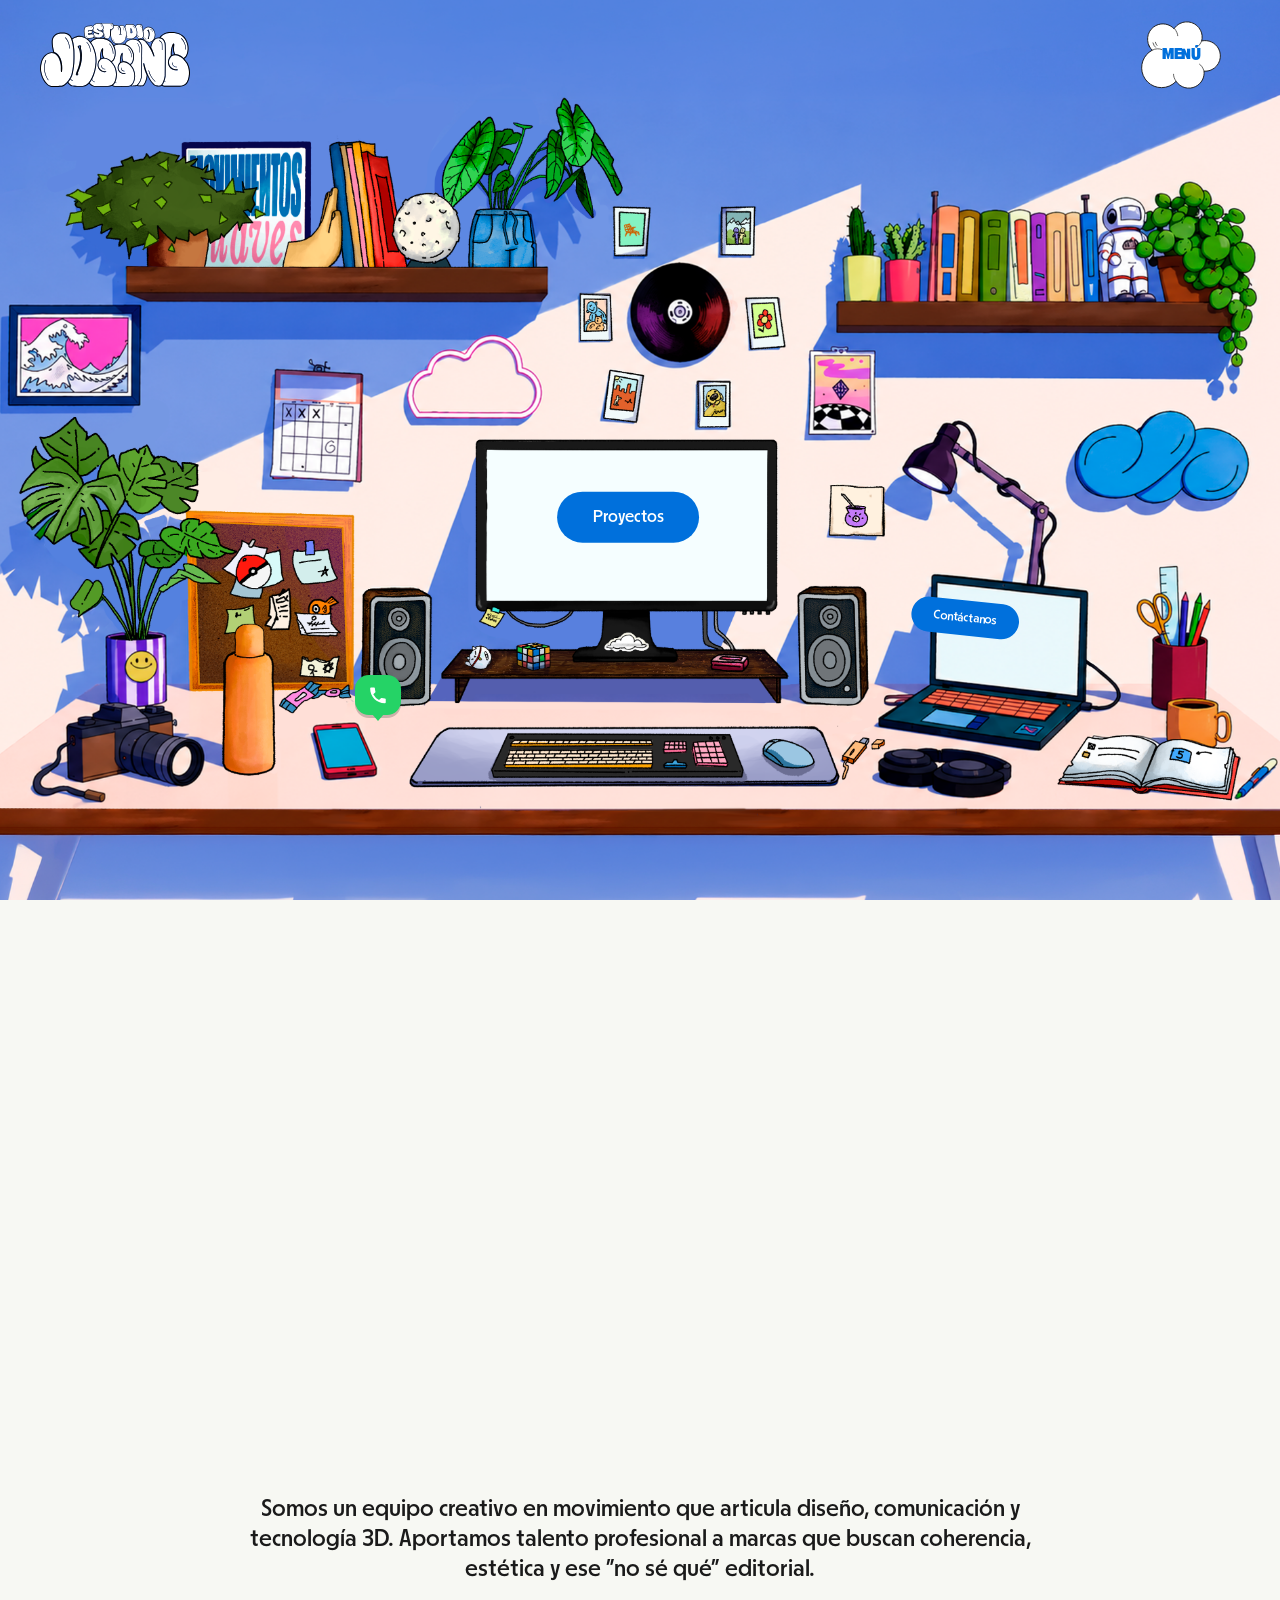
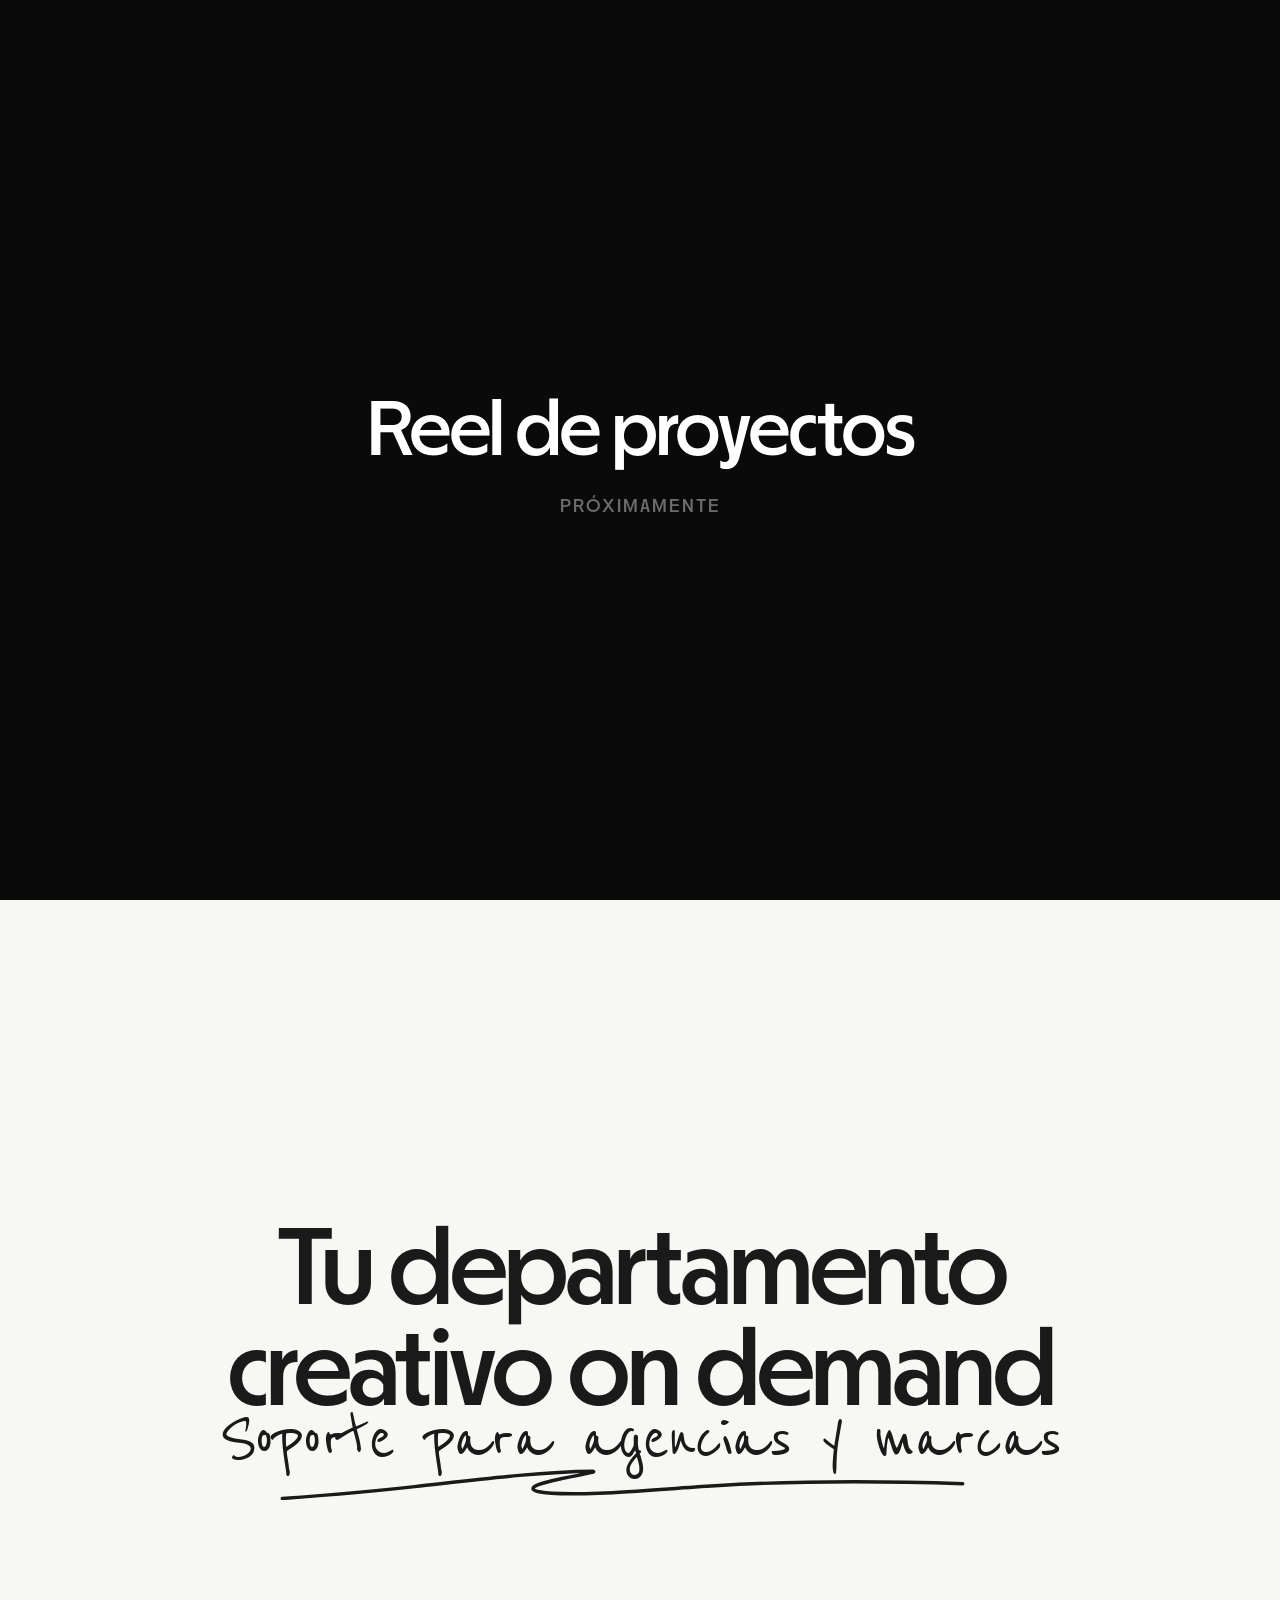
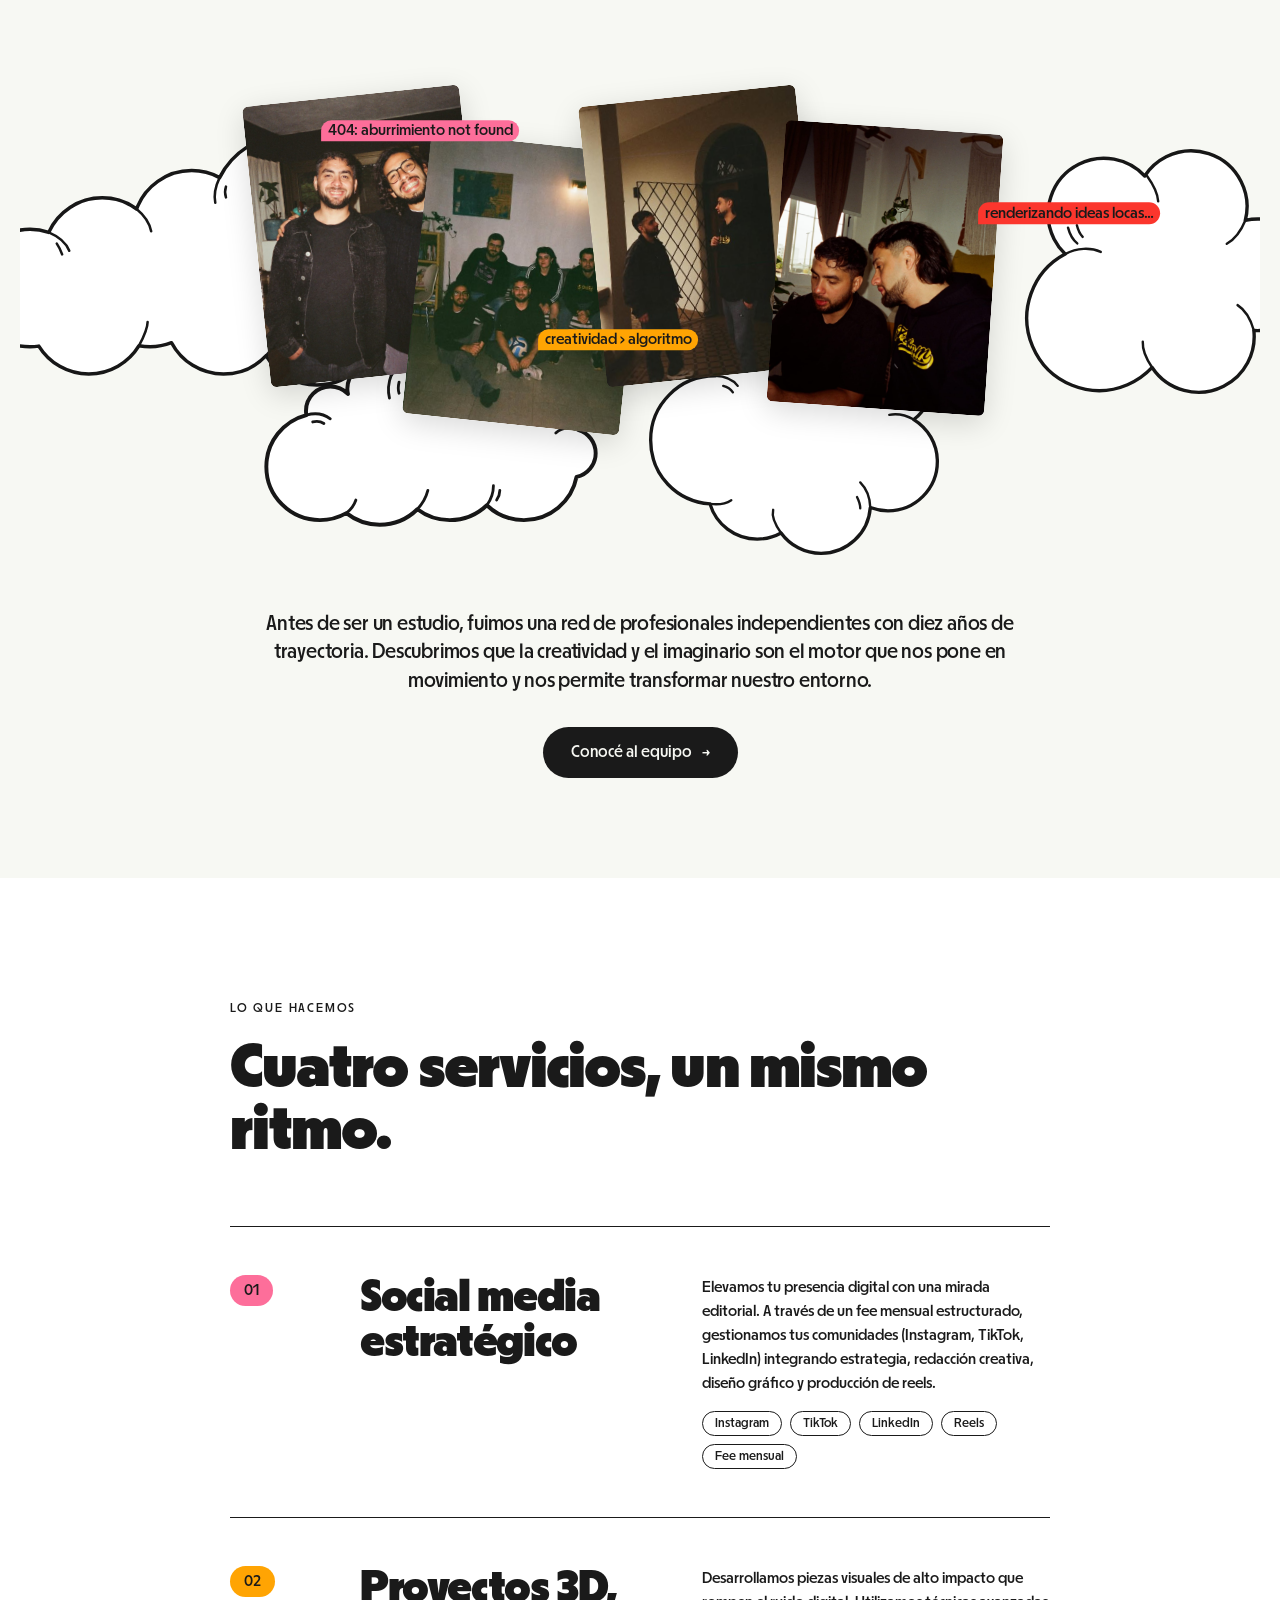
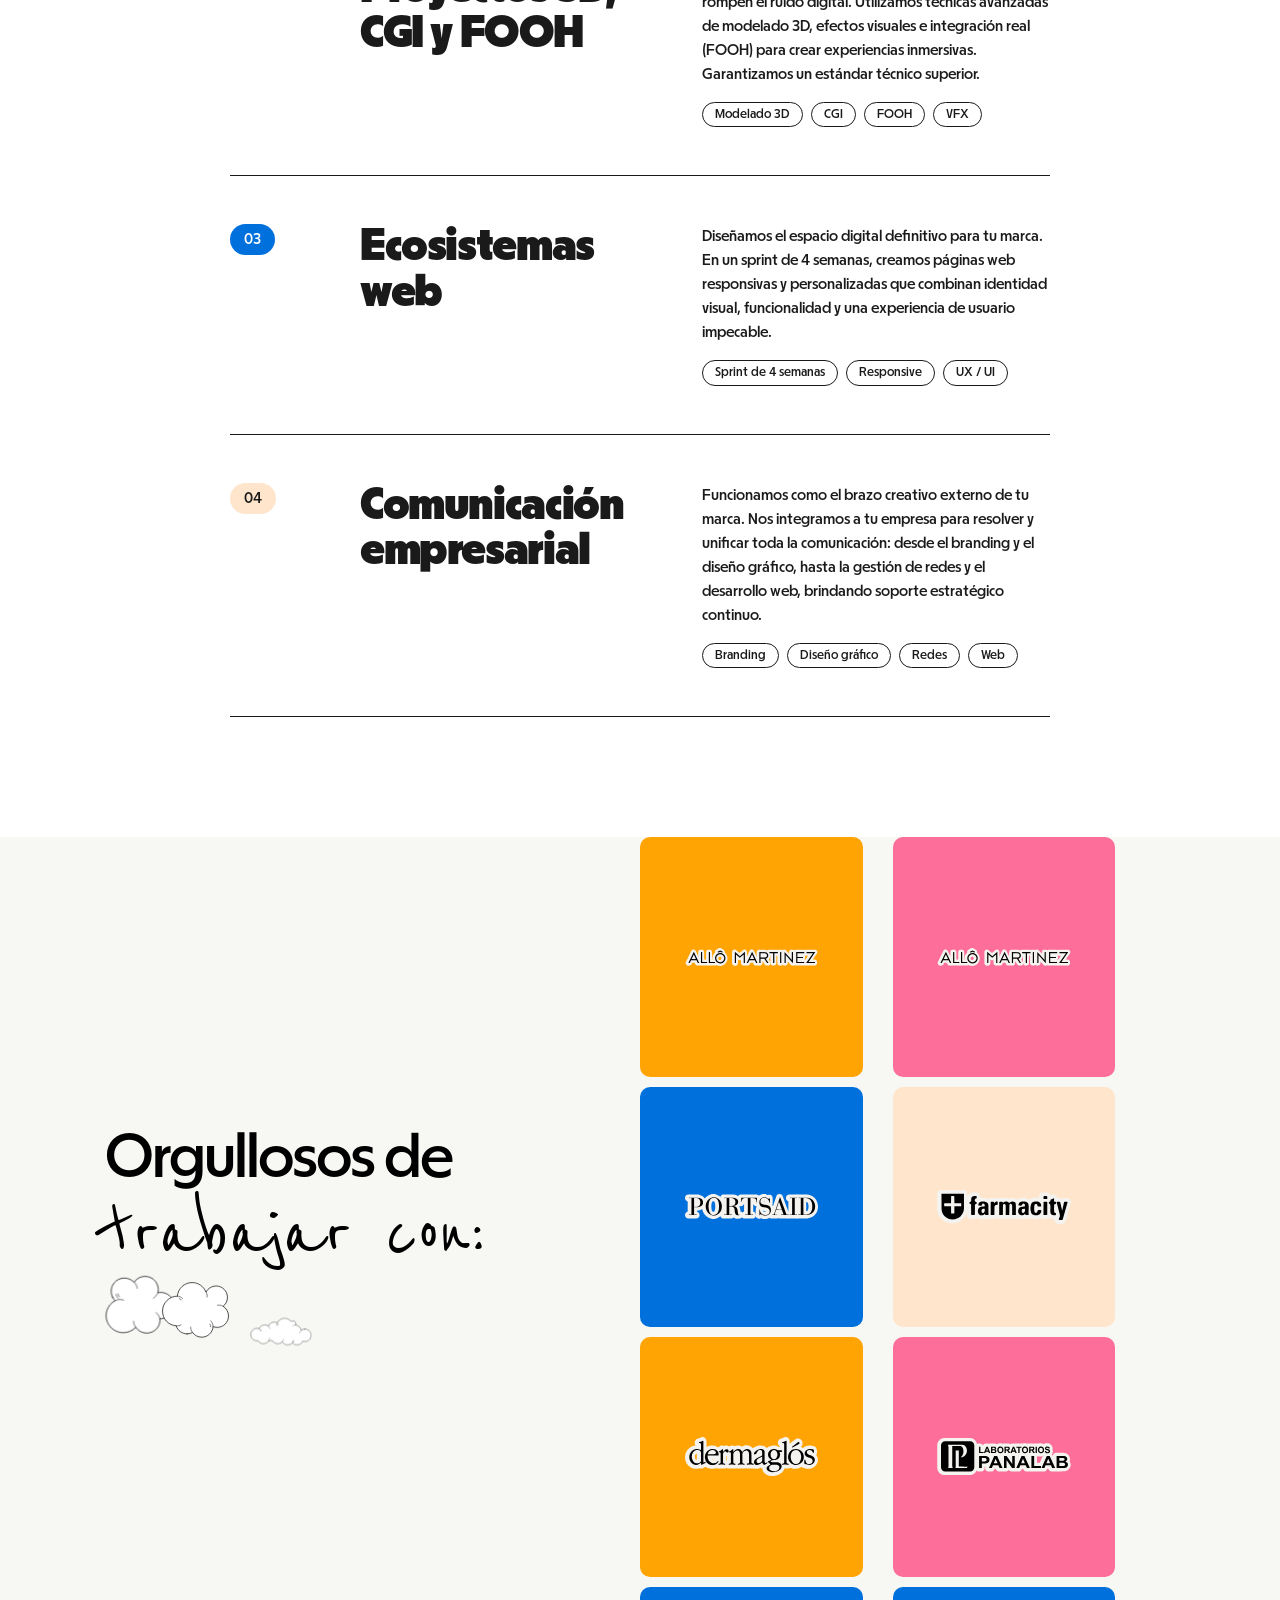
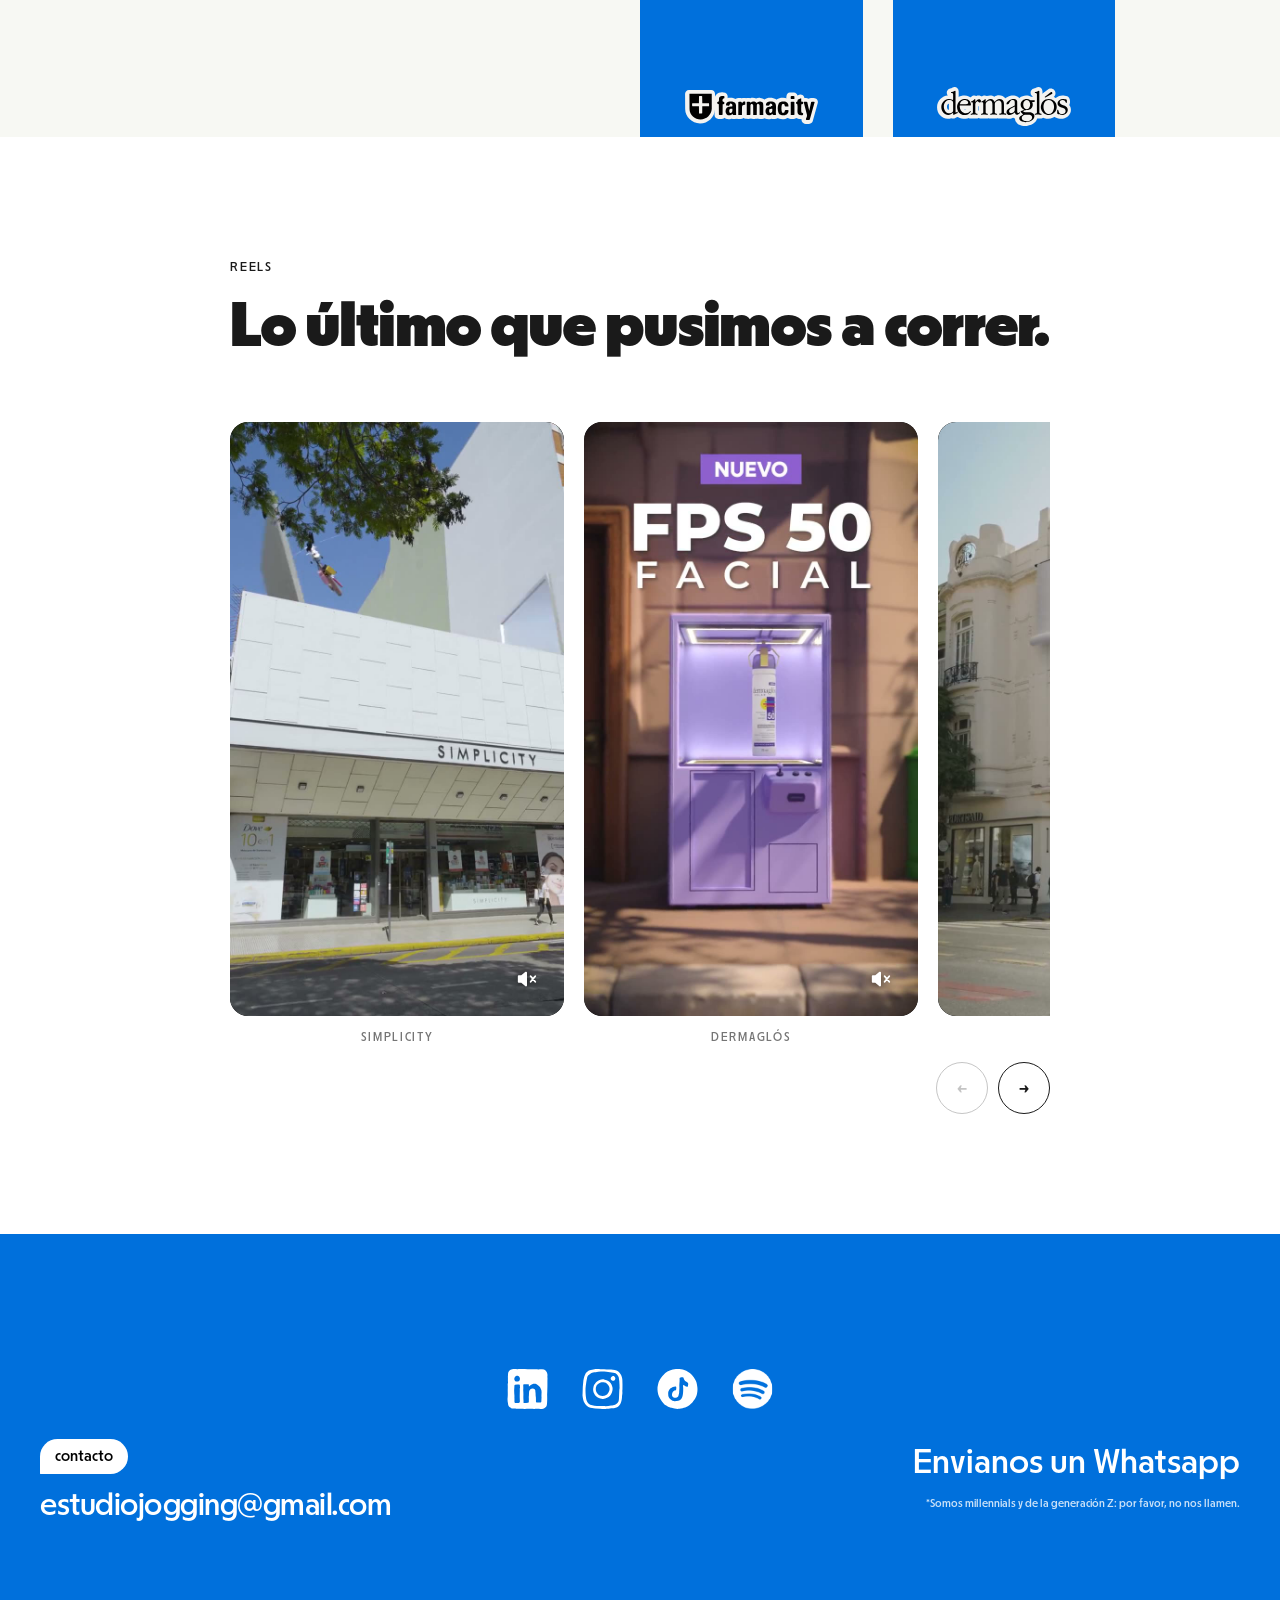
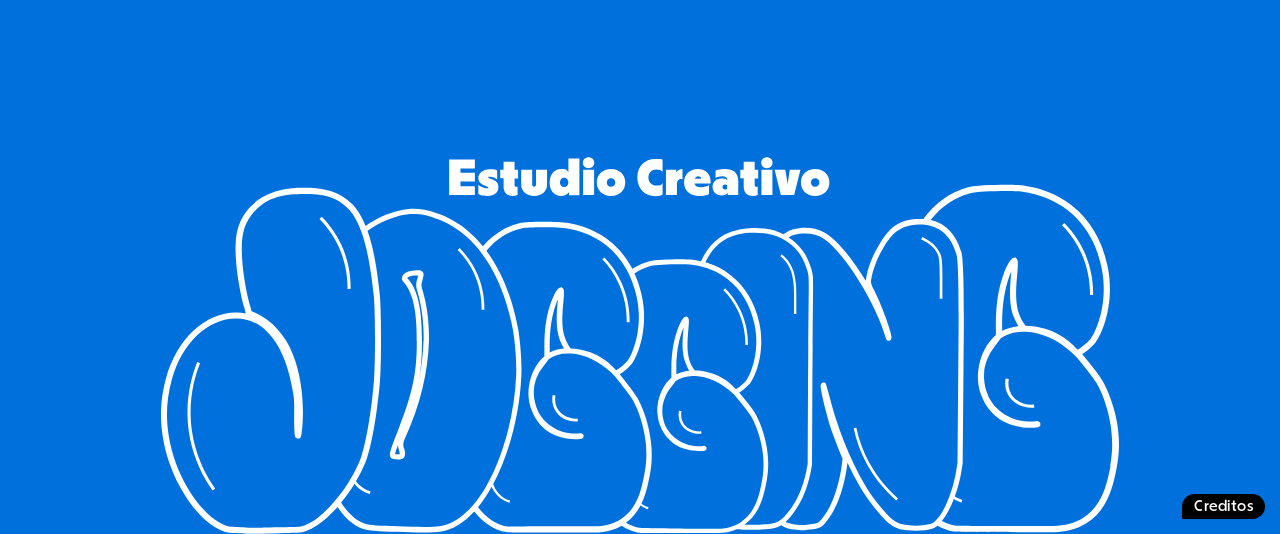
==== commit 3158b729: "deploy: andiflorentin/estudio-jogging-web@e8bf47f4ba25ec4b3be39e281b1bfe37006119af" ====
--- a/index.html
+++ b/index.html
@@ -1 +1 @@
-<!DOCTYPE html><html lang="es"><head><meta charSet="utf-8"/><meta name="viewport" content="width=device-width, initial-scale=1"/><link rel="preload" as="image" href="/logo/Logo%20Estudio%20Jogging.svg"/><link rel="preload" as="image" href="/assets/Nubes/1nube-comic.svg"/><link rel="preload" as="image" href="/assets/Nubes/2nube-comic.svg"/><link rel="preload" as="image" href="/assets/HorizontalWords%20SVG/JOGGING_Pantaloncitos.svg"/><link rel="preload" as="image" href="/assets/HorizontalWords%20SVG/JOGGING_1_Pantaloncitos.svg"/><link rel="preload" as="image" href="/assets/HorizontalWords%20SVG/JOGGING_2_Pantaloncitos.svg"/><link rel="preload" as="image" href="/assets/Footer-Sticker SVG/footer-sticker-hands.svg"/><link rel="preload" as="image" href="/assets/Nubes/4nube-comic.svg"/><link rel="preload" as="image" href="/assets/Nubes/6nube-comic.svg"/><link rel="preload" as="image" href="/media/proyectos/joyeria-lar/joyeria-lar-branding-13.webp"/><link rel="stylesheet" href="/_next/static/css/97ec6eb40619e312.css" data-precedence="next"/><link rel="stylesheet" href="/_next/static/css/e9f57f9ff4561caa.css" data-precedence="next"/><link rel="preload" as="script" fetchPriority="low" href="/_next/static/chunks/webpack-4fbca7a2e4464ff6.js"/><script src="/_next/static/chunks/4bd1b696-5b2b1e7b5478d01a.js" async=""></script><script src="/_next/static/chunks/684-cfde107b9de9b596.js" async=""></script><script src="/_next/static/chunks/main-app-ea6a3e9a393dc346.js" async=""></script><script src="/_next/static/chunks/c15bf2b0-a2dc73281155e045.js" async=""></script><script src="/_next/static/chunks/10-b5f6df9802ed3741.js" async=""></script><script src="/_next/static/chunks/989-dd1f703d8652a2ee.js" async=""></script><script src="/_next/static/chunks/567-5dc2f1ef19723c6b.js" async=""></script><script src="/_next/static/chunks/app/page-b6ac9fb706b9c2d8.js" async=""></script><link rel="preload" as="image" href="/assets/Nubes/3nube-comic.svg"/><link rel="preload" as="image" href="/assets/Marquee-blob SVG/marquee-hand.svg"/><link rel="preload" as="image" href="/logo/Logo%20footer%20Jogging.svg"/><title>Estudio Jogging</title><meta name="description" content="Estudio creativo en movimiento: diseño, comunicación y tecnología 3D para marcas que buscan coherencia, estética y ese &quot;no sé qué&quot; editorial."/><meta property="og:title" content="Estudio Jogging"/><meta property="og:description" content="Estudio creativo en movimiento: diseño, comunicación y tecnología 3D para marcas que buscan coherencia, estética y ese &quot;no sé qué&quot; editorial."/><meta property="og:url" content="https://andiflorentin.github.io"/><meta property="og:site_name" content="Estudio Jogging"/><meta property="og:locale" content="es_AR"/><meta property="og:image" content="https://andiflorentin.github.io/assets/Eimg_hero.png"/><meta property="og:type" content="website"/><meta name="twitter:card" content="summary_large_image"/><meta name="twitter:title" content="Estudio Jogging"/><meta name="twitter:description" content="Estudio creativo en movimiento: diseño, comunicación y tecnología 3D para marcas que buscan coherencia, estética y ese &quot;no sé qué&quot; editorial."/><meta name="twitter:image" content="https://andiflorentin.github.io/assets/Eimg_hero.png"/><link rel="icon" href="/logo/Isologo.svg"/><script src="/_next/static/chunks/polyfills-42372ed130431b0a.js" noModule=""></script></head><body><svg xmlns="http://www.w3.org/2000/svg" style="display:none" aria-hidden="true"><symbol id="bullet-icon" viewBox="0 0 13 16"><path d="M12.2765 7.03536V7.0403C12.2519 7.1343 12.0977 7.23633 12.0197 7.31177C11.5445 7.73351 11.0321 8.12803 10.6259 8.62706C10.3265 8.99562 10.0295 9.36293 9.75533 9.75128C9.66653 9.87186 9.55433 9.96647 9.47513 10.0901C9.39653 10.2157 9.34613 10.3579 9.26873 10.4865C9.18053 10.625 9.11813 10.7778 9.05033 10.9274C8.96213 11.1074 8.82353 11.2614 8.74373 11.4475C8.64773 11.6985 8.57213 11.9558 8.45573 12.1988C8.30093 12.6311 8.11493 13.0522 7.97573 13.49C7.89953 13.8171 7.91513 14.1585 7.81193 14.4806C7.72553 14.7793 7.71053 15.0873 7.71173 15.3964C7.70573 15.5127 7.73633 15.6951 7.65593 15.7483C7.62773 15.7557 7.58993 15.7199 7.55633 15.6617C7.44893 15.4645 7.40393 15.2326 7.29653 15.0279C7.13393 14.7094 6.87713 14.4559 6.68273 14.1572C6.57713 13.9989 6.48353 13.832 6.36533 13.6823C6.25973 13.5456 6.13073 13.4282 6.01673 13.2977C5.90753 13.1734 5.81633 13.0336 5.70653 12.9112C5.14013 12.3299 4.57133 11.7369 3.91793 11.2614C3.79493 11.1723 3.64673 11.1346 3.50753 11.0839C3.30113 10.9917 3.10253 10.8538 2.88293 10.7815C2.40293 10.6046 1.93733 10.3598 1.43633 10.2596C1.20593 10.2151 0.970727 10.212 0.736727 10.2107C0.555527 10.2052 0.0203267 10.2441 0.424127 9.98069C0.650927 9.83661 0.868127 9.68016 1.08713 9.52495C1.29353 9.3821 1.50893 9.25286 1.70393 9.09394C2.22653 8.61779 2.74913 8.15277 3.20813 7.60798C3.76013 6.9358 4.21373 6.18138 4.55453 5.36759C4.73033 4.99038 4.93673 4.62739 5.06693 4.23101C5.17553 3.83896 5.34293 3.46175 5.45093 3.07155C5.61113 2.35176 5.71013 1.61589 5.82173 0.888061C5.83433 0.813237 5.85113 0.755728 5.87093 0.750781C5.88893 0.744597 5.90873 0.775516 5.92793 0.829933C5.98313 0.989475 6.03353 1.15211 6.08753 1.31289C6.27773 1.91952 6.50993 2.51192 6.76673 3.08949C7.05473 3.75301 7.38413 4.41096 7.84553 4.96812C8.09333 5.25134 8.31833 5.55743 8.55593 5.84807C8.89613 6.20302 9.29213 6.52458 9.72413 6.73854C9.95513 6.85417 10.2005 6.95126 10.4573 6.98774C10.6247 7.01433 10.7819 7.0737 10.9523 7.09101C11.3123 7.12379 11.6693 7.03288 12.0257 6.99826C12.1391 6.98774 12.2645 6.96857 12.2759 7.03659L12.2765 7.03536Z" fill="currentColor"></path></symbol><symbol id="card-divider" viewBox="0 0 250 5"><path d="M2.0019 3.05432C84.0122 2.70675 166.022 2.34756 248.04 2C244.505 2.66037 240.969 3.32077 237.434 3.98115" stroke="currentColor" stroke-width="3" stroke-linecap="round" stroke-linejoin="round"></path></symbol></svg><div class="cursor-bubble">click</div><header class="main-header"><div class="nav-overlay"></div><nav class="navbar"><div class="nav-center" style="cursor:url(&#x27;/assets/Cursor SVG/cursor-pointer.svg&#x27;) 12 12, pointer"><a href="/" aria-label="Inicio"><img class="logo-truus" src="/logo/Logo%20Estudio%20Jogging.svg" alt="Jogging" height="40"/></a></div><div class="nav-left" style="cursor:url(&#x27;/assets/Cursor SVG/cursor-pointer.svg&#x27;) 12 12, pointer"><div class="nav-hover-trigger"><div class="logo-work-container"><img src="/assets/Nubes/1nube-comic.svg" width="60" height="55" class="nav-bar__work-blob-svg" alt="" aria-hidden="true"/><span class="logo-work-text">MENÚ</span></div><div class="nav-popout nav-work-box"><div class="nav-popout-inner"><a href="/nosotros" class="nav-work-item"><div class="nav-work-item__text"><span class="nav-work-badge badge-rosa">Nosotros</span><h4 class="nav-work-title">¿quiénes están detrás del estudio?</h4></div></a><a href="/proyectos" class="nav-work-item"><div class="nav-work-item__text"><span class="nav-work-badge badge-naranja">Proyectos</span><h4 class="nav-work-title">lo que creamos para otras marcas</h4></div></a><a href="/servicios" class="nav-work-item"><div class="nav-work-item__text"><span class="nav-work-badge badge-azul">Servicios</span><h4 class="nav-work-title">¿qué podemos hacer por tu marca?</h4></div></a><a href="#contacto" class="nav-work-item"><div class="nav-work-item__text"><span class="nav-work-badge badge-crema">Contacto</span><h4 class="nav-work-title">¿empezamos algo juntos?</h4></div></a><a href="https://wa.me/5493513091111" target="_blank" rel="noopener noreferrer" class="nav-work-btn"><span class="nav-work-btn__text">Hablemos</span></a></div></div></div></div></nav><div class="vimeo-mute-bubble is--muted" style="pointer-events:none"><div class="vimeo-mute-bubble__blob"><img src="/assets/Nubes/2nube-comic.svg" alt="" class="vimeo-mute-bubble__blob-svg"/><div class="vimeo-mute-bubble__icon vimeo-mute-bubble__mute"><svg viewBox="0 0 54 54" fill="none" xmlns="http://www.w3.org/2000/svg"><path d="M12.3818 8.50039C12.8934 7.92803 13.7447 7.84041 14.3584 8.26992C14.3696 8.28308 14.3799 8.29711 14.3916 8.30996L14.501 8.41738L52.001 41.9174L52.1201 42.0141C52.6204 42.5885 52.6243 43.4317 52.1182 43.9984C51.6007 44.5775 50.7353 44.6609 50.1201 44.2143L50.001 44.1176L44.999 39.6488C44.2681 40.687 43.4506 41.6601 42.5557 42.5551C41.9699 43.1407 41.0203 43.1408 40.4346 42.5551C39.8493 41.9693 39.8492 41.0197 40.4346 40.434C41.2902 39.5783 42.0647 38.6412 42.7451 37.6361L37.8271 33.2416C37.2776 34.1931 36.6101 35.068 35.8389 35.8393C35.2532 36.4247 34.3035 36.4246 33.7178 35.8393C33.1321 35.2534 33.132 34.3029 33.7178 33.7172C34.452 32.9828 35.0644 32.1286 35.5273 31.1879L29 25.3559V43.4994C28.9999 44.0475 28.7004 44.5517 28.2197 44.8148C27.7389 45.0778 27.1531 45.0583 26.6914 44.7631L14.6846 37.0785C14.6042 37.0272 14.5104 36.9995 14.415 36.9994H8.5C6.56706 36.9994 5.0001 35.4323 5 33.4994V20.4994C5.00017 18.5666 6.56711 16.9994 8.5 16.9994H14.415C14.5105 16.9994 14.6042 16.9718 14.6846 16.9203L17.5225 15.1029L12.501 10.6176L12.3916 10.5102C11.8788 9.94899 11.8646 9.07956 12.3818 8.50039Z" fill="currentColor"></path><path d="M40.4346 11.4428C41.0203 10.8572 41.9699 10.8573 42.5557 11.4428C46.5351 15.4222 48.9998 20.924 49 26.9984C49 29.5023 48.5806 31.909 47.8096 34.1518L45.3447 31.9506C45.7703 30.3718 46 28.712 46 26.9984C45.9998 21.7516 43.8744 17.0037 40.4346 13.5639C39.8492 12.9782 39.8492 12.0285 40.4346 11.4428Z" fill="currentColor"></path><path d="M33.7178 18.1615C34.3035 17.576 35.2531 17.576 35.8389 18.1615C38.0388 20.3616 39.4237 23.3831 39.4961 26.725L35.8018 23.4242C35.3201 22.2398 34.6083 21.1732 33.7178 20.2826C33.1321 19.6968 33.132 18.7472 33.7178 18.1615Z" fill="currentColor"></path><path d="M26.6914 9.23574C27.153 8.94049 27.7389 8.92026 28.2197 9.18301C28.7004 9.44611 28.9999 9.95137 29 10.4994V17.348L22.7451 11.7602L26.6914 9.23574Z" fill="currentColor"></path></svg></div><div class="vimeo-mute-bubble__icon vimeo-mute-bubble__unmute"><svg viewBox="0 0 54 54" fill="none" xmlns="http://www.w3.org/2000/svg"><path d="M29 10.5C29 9.95184 28.701 9.44732 28.2202 9.18416C27.7392 8.921 27.1532 8.9411 26.6914 9.2366L14.6843 16.9211C14.6039 16.9726 14.5103 17 14.4148 17H8.5C6.567 17 5 18.567 5 20.5V33.5C5 35.433 6.567 37 8.5 37H14.4148C14.5103 37 14.6039 37.0274 14.6843 37.0788L26.6914 44.7634C27.1532 45.0588 27.7392 45.079 28.2202 44.8158C28.701 44.5526 29 44.0482 29 43.5V10.5Z" fill="currentColor"></path><path d="M40.435 11.4432C41.0208 10.8575 41.9704 10.8575 42.5562 11.4432C46.5358 15.4228 49 20.9249 49 26.9996C49 33.0744 46.5358 38.5764 42.5562 42.556C41.9704 43.1418 41.0208 43.1418 40.435 42.556C39.8492 41.9702 39.8492 41.0204 40.435 40.4346C43.875 36.9946 46 32.2468 46 26.9996C46 21.7525 43.875 17.0045 40.435 13.5646C39.8492 12.9788 39.8492 12.029 40.435 11.4432Z" fill="currentColor"></path><path d="M35.8388 18.162C35.253 17.5762 34.3032 17.5762 33.7174 18.162C33.1316 18.7478 33.1316 19.6975 33.7174 20.2833C35.4382 22.0041 36.5 24.377 36.5 27.0008C36.5 29.6246 35.4382 31.9976 33.7174 33.7184C33.1316 34.3042 33.1316 35.2538 33.7174 35.8396C34.3032 36.4254 35.253 36.4254 35.8388 35.8396C38.0992 33.5792 39.5 30.4522 39.5 27.0008C39.5 23.5494 38.0992 20.4224 35.8388 18.162Z" fill="currentColor"></path></svg></div></div></div><div class="vimeo-hero is-muted"><video poster="/assets/Eimg_hero.png" autoPlay="" loop="" muted="" playsInline="" class="vimeo-hero__iframe" style="object-fit:cover;background-color:#111"></video><audio src="/fassounds-good-night-lofi-cozy-chill-music-160166.mp3" autoPlay="" loop="" muted=""></audio><div class="vimeo-hero__fade"></div><a href="/proyectos" class="vimeo-hero__projects-btn">Proyectos</a><a href="#contacto" class="vimeo-hero__laptop-contact">Contáctanos</a><a href="https://wa.me/5493513091111" target="_blank" rel="noopener noreferrer" class="vimeo-hero__phone-whatsapp" aria-label="WhatsApp"><svg viewBox="0 0 24 24" fill="none" xmlns="http://www.w3.org/2000/svg"><path d="M6.62 10.79a15.053 15.053 0 006.59 6.59l2.2-2.2a1 1 0 011.01-.24c1.12.37 2.33.57 3.58.57a1 1 0 011 1V20a1 1 0 01-1 1C10.4 21 3 13.6 3 4a1 1 0 011-1h3.5a1 1 0 011 1c0 1.25.2 2.46.57 3.58a1 1 0 01-.25 1.01l-2.2 2.2z" fill="currentColor"></path></svg></a></div></header><section class="horizontal-words-section content-section"><div class="horizontal-words__relative"><div class="horizontal-words__sticker-svg"><svg xmlns="http://www.w3.org/2000/svg" width="100%" viewBox="0 0 386 127" fill="none" class="horizontal-words__arrow-svg"><path d="M2 123C9 35.9999 84.5 17 124 25.9999C217.764 47.3635 207 115 177.5 123C105.777 142.45 110.737 1.99991 232.5 2C310.5 2.00006 366.5 79 376 118L356.5 105.5" stroke="currentColor" stroke-width="3" stroke-linecap="round" stroke-linejoin="round"></path><path d="M2 123C9 35.9999 84.5 17 124 25.9999C217.764 47.3635 207 115 177.5 123C105.777 142.45 110.737 1.99991 232.5 2C310.5 2.00006 366.5 79 376 118L384 97" stroke="currentColor" stroke-width="3" stroke-linecap="round" stroke-linejoin="round"></path></svg><img src="/assets/HorizontalWords%20SVG/JOGGING_Pantaloncitos.svg" alt="" class="horizontal-words__sticker-watch"/><img src="/assets/HorizontalWords%20SVG/JOGGING_1_Pantaloncitos.svg" alt="" class="horizontal-words__sticker-cursor"/><img src="/assets/HorizontalWords%20SVG/JOGGING_2_Pantaloncitos.svg" alt="" class="horizontal-words__sticker-phone"/><svg xmlns="http://www.w3.org/2000/svg" width="100%" viewBox="0 0 140 127" fill="none" class="horizontal-words__arrow-end-svg"><path d="M2.03125 2.42188C100.469 2.42188 130.156 52.4219 118.437 125.078L99.6875 107.891" stroke="currentColor" stroke-width="3" stroke-linecap="round" stroke-linejoin="round"></path><path d="M2.03125 2.42188C100.469 2.42188 130.156 52.4219 118.438 125.078L137.969 110.234" stroke="currentColor" stroke-width="3" stroke-linecap="round" stroke-linejoin="round"></path></svg><h2 class="display horizontal-words__h2" aria-label="A tiempos rápidos, movimientos suaves."><div class="letter" aria-hidden="true" style="position:relative;display:inline-block">A</div> <div class="letter" aria-hidden="true" style="position:relative;display:inline-block">t</div><div class="letter" aria-hidden="true" style="position:relative;display:inline-block">i</div><div class="letter" aria-hidden="true" style="position:relative;display:inline-block">e</div><div class="letter" aria-hidden="true" style="position:relative;display:inline-block">m</div><div class="letter" aria-hidden="true" style="position:relative;display:inline-block">p</div><div class="letter" aria-hidden="true" style="position:relative;display:inline-block">o</div><div class="letter" aria-hidden="true" style="position:relative;display:inline-block">s</div> <div class="letter" aria-hidden="true" style="position:relative;display:inline-block">r</div><div class="letter" aria-hidden="true" style="position:relative;display:inline-block">á</div><div class="letter" aria-hidden="true" style="position:relative;display:inline-block">p</div><div class="letter" aria-hidden="true" style="position:relative;display:inline-block">i</div><div class="letter" aria-hidden="true" style="position:relative;display:inline-block">d</div><div class="letter" aria-hidden="true" style="position:relative;display:inline-block">o</div><div class="letter" aria-hidden="true" style="position:relative;display:inline-block">s</div><div class="letter" aria-hidden="true" style="position:relative;display:inline-block">,</div> <div class="letter" aria-hidden="true" style="position:relative;display:inline-block">m</div><div class="letter" aria-hidden="true" style="position:relative;display:inline-block">o</div><div class="letter" aria-hidden="true" style="position:relative;display:inline-block">v</div><div class="letter" aria-hidden="true" style="position:relative;display:inline-block">i</div><div class="letter" aria-hidden="true" style="position:relative;display:inline-block">m</div><div class="letter" aria-hidden="true" style="position:relative;display:inline-block">i</div><div class="letter" aria-hidden="true" style="position:relative;display:inline-block">e</div><div class="letter" aria-hidden="true" style="position:relative;display:inline-block">n</div><div class="letter" aria-hidden="true" style="position:relative;display:inline-block">t</div><div class="letter" aria-hidden="true" style="position:relative;display:inline-block">o</div><div class="letter" aria-hidden="true" style="position:relative;display:inline-block">s</div> <div class="letter" aria-hidden="true" style="position:relative;display:inline-block">s</div><div class="letter" aria-hidden="true" style="position:relative;display:inline-block">u</div><div class="letter" aria-hidden="true" style="position:relative;display:inline-block">a</div><div class="letter" aria-hidden="true" style="position:relative;display:inline-block">v</div><div class="letter" aria-hidden="true" style="position:relative;display:inline-block">e</div><div class="letter" aria-hidden="true" style="position:relative;display:inline-block">s</div><div class="letter" aria-hidden="true" style="position:relative;display:inline-block">.</div></h2></div></div><div class="horizontal-words__bottom-text"><div class="horizontal-words__bottom-text-l">Somos un equipo creativo en movimiento que articula diseño, comunicación y tecnología 3D. Aportamos talento profesional a marcas que buscan coherencia, estética y ese &quot;no sé qué&quot; editorial.</div></div></section><main><section class="showreel-section" id="showreel-section"><div class="showreel__content"><h2 class="showreel__title">Reel de proyectos</h2><p class="showreel__subtitle">próximamente</p></div></section><div class="content-section motion-cards-wrapper"><section class="motion-card-section" id="motion-card-section"><div class="motion-card__heading"><h2 class="motion-card__title">Tu departamento<!-- --> <br/>creativo on demand</h2><p class="motion-card__subtitle">Soporte para agencias y marcas<span class="motion-card__sticker motion-card__sticker--top"><img src="/assets/Footer-Sticker SVG/footer-sticker-hands.svg" alt="Green heart hands sticker" class="motion-card__sticker-img"/></span></p><svg xmlns="http://www.w3.org/2000/svg" width="100%" viewBox="0 0 634 28" fill="none" class="motion-card__underline-svg"><path class="motion-card__underline-path" d="M2 26C41.0237 23.1556 79.9927 19.9419 118.634 15.5521C169.106 9.98633 227.314 2.42393 275.206 2C280.46 2.57436 264.768 4.99488 262.462 5.55556C257.837 6.43078 252.529 7.47009 247.317 8.59146C239.594 10.3556 212.496 15.8393 226.932 19.8051C239.594 22.6359 263.663 21.9521 280.978 21.3504C314.817 19.9829 349.311 16.7419 383.204 14.7863C465.931 9.5077 549.191 10.547 632 14.1436" stroke="currentColor" stroke-width="3" stroke-linecap="round" stroke-linejoin="round"></path></svg></div><div class="motion-card__cards-area"><div class="motion-card__blob"><img src="/assets/Nubes/4nube-comic.svg" alt="" class="motion-card__blob-svg"/></div><img src="/assets/Nubes/6nube-comic.svg" alt="" aria-hidden="true" class="motion-card__cloud motion-card__cloud--bottom"/><img src="/assets/Nubes/2nube-comic.svg" alt="" aria-hidden="true" class="motion-card__cloud motion-card__cloud--bottom-b"/><img src="/assets/Nubes/1nube-comic.svg" alt="" aria-hidden="true" class="motion-card__cloud motion-card__cloud--right"/><div class="motion-card__cards"><div class="motion-card__card motion-card__card--1"><span class="motion-card__tag motion-card__floating-label--pink">404: aburrimiento not found</span><div class="motion-card__card-image"><img src="/assets/Equipo/equipo-1.jpg" loading="lazy" width="1000" height="1000" alt="" class="cover-image"/></div></div><div class="motion-card__card motion-card__card--2"><span class="motion-card__tag motion-card__tag--azul">sin filtro de Instagram</span><div class="motion-card__card-image"><img src="/assets/Equipo/equipo-2.jpg" loading="lazy" width="1000" height="1000" alt="" class="cover-image"/></div></div><div class="motion-card__card motion-card__card--3"><span class="motion-card__tag motion-card__floating-label--orange">creatividad &gt; algoritmo</span><div class="motion-card__card-image"><img src="/assets/Equipo/equipo-3.jpg" loading="lazy" width="1000" height="1000" alt="" class="cover-image"/></div></div><div class="motion-card__card motion-card__card--4"><span class="motion-card__tag motion-card__floating-label--red">renderizando ideas locas…</span><div class="motion-card__card-image"><img src="/assets/Equipo/equipo-4.jpg" loading="lazy" width="1000" height="1000" alt="" class="cover-image"/></div></div></div><div class="motion-card__floating-labels"><div class="motion-card__floating-label motion-card__floating-label--pink"><p class="motion-card__floating-text">404: aburrimiento not found</p></div><div class="motion-card__floating-label motion-card__floating-label--orange"><p class="motion-card__floating-text">creatividad &gt; algoritmo</p></div><div class="motion-card__floating-label motion-card__floating-label--red"><p class="motion-card__floating-text">renderizando ideas locas…</p></div></div></div><div class="motion-card__footer-text"><p class="motion-card__description">Antes de ser un estudio, fuimos una red de profesionales independientes con diez años de trayectoria. Descubrimos que la creatividad y el imaginario son el motor que nos pone en movimiento y nos permite transformar nuestro entorno.</p><a href="/nosotros" class="pill-btn pill-btn--dark motion-card__cta">Conocé al equipo <span aria-hidden="true">→</span></a></div></section></div><div class="service-cards-wrapper home-alt"><section class="wrap section"><div class="section-head" data-reveal="true"><span class="inner-eyebrow">Lo que hacemos</span><h2 class="section-title section-title--wide">Cuatro servicios, un mismo ritmo.</h2></div><div class="hover-list" data-hover-list="true"><ol class="service-list"><li class="service-row" data-img="/media/proyectos/joyeria-lar/joyeria-lar-branding-13.webp" data-reveal="true"><span class="service-row__num badge-rosa">01</span><h3 class="service-row__title">Social media estratégico</h3><div><p class="service-row__text">Elevamos tu presencia digital con una mirada editorial. A través de un fee mensual estructurado, gestionamos tus comunidades (Instagram, TikTok, LinkedIn) integrando estrategia, redacción creativa, diseño gráfico y producción de reels.</p><ul class="chips"><li>Instagram</li><li>TikTok</li><li>LinkedIn</li><li>Reels</li><li>Fee mensual</li></ul></div></li><li class="service-row" data-img="/media/proyectos/dermaglos/final.jpg" data-reveal="true"><span class="service-row__num badge-naranja">02</span><h3 class="service-row__title">Proyectos 3D, CGI y FOOH</h3><div><p class="service-row__text">Desarrollamos piezas visuales de alto impacto que rompen el ruido digital. Utilizamos técnicas avanzadas de modelado 3D, efectos visuales e integración real (FOOH) para crear experiencias inmersivas. Garantizamos un estándar técnico superior.</p><ul class="chips"><li>Modelado 3D</li><li>CGI</li><li>FOOH</li><li>VFX</li></ul></div></li><li class="service-row" data-img="/media/proyectos/joyeria-lar/joyeria-lar-branding-18.webp" data-reveal="true"><span class="service-row__num badge-azul">03</span><h3 class="service-row__title">Ecosistemas web</h3><div><p class="service-row__text">Diseñamos el espacio digital definitivo para tu marca. En un sprint de 4 semanas, creamos páginas web responsivas y personalizadas que combinan identidad visual, funcionalidad y una experiencia de usuario impecable.</p><ul class="chips"><li>Sprint de 4 semanas</li><li>Responsive</li><li>UX / UI</li></ul></div></li><li class="service-row" data-img="/media/proyectos/panalab-detenage/carrusel-3.webp" data-reveal="true"><span class="service-row__num badge-crema">04</span><h3 class="service-row__title">Comunicación empresarial</h3><div><p class="service-row__text">Funcionamos como el brazo creativo externo de tu marca. Nos integramos a tu empresa para resolver y unificar toda la comunicación: desde el branding y el diseño gráfico, hasta la gestión de redes y el desarrollo web, brindando soporte estratégico continuo.</p><ul class="chips"><li>Branding</li><li>Diseño gráfico</li><li>Redes</li><li>Web</li></ul></div></li></ol><div class="hover-preview" aria-hidden="true"><img src="/media/proyectos/joyeria-lar/joyeria-lar-branding-13.webp" alt=""/></div></div></section></div></main><section class="Double-marquee"><div class="marquee-left"><div class="marquee-text-container"><h2>Orgullosos de<br/><span class="text-with">trabajar con:</span></h2><div class="marquee-clouds" aria-hidden="true"><img src="/assets/Nubes/1nube-comic.svg" alt="" style="width:70px"/><img src="/assets/Nubes/2nube-comic.svg" alt="" style="width:85px"/><img src="/assets/Nubes/4nube-comic.svg" alt="" style="width:130px"/><img src="/assets/Nubes/3nube-comic.svg" alt="" style="width:95px"/><img src="/assets/Nubes/1nube-comic.svg" alt="" style="width:65px"/></div></div><div class="marquee-blob-container"><div class="marquee-svg-container"><div class="marquee-svg-item"><img src="/assets/Marquee-blob SVG/marquee-hand.svg" width="100%" alt="" aria-hidden="true"/></div><div class="marquee-svg-item"><svg xmlns="http://www.w3.org/2000/svg" width="100%" viewBox="0 0 386 127" fill="none"><path d="M2 123C9 35.9999 84.5 17 124 25.9999C217.764 47.3635 207 115 177.5 123C105.777 142.45 110.737 1.99991 232.5 2C310.5 2.00006 366.5 79 376 118L356.5 105.5" stroke="currentColor" stroke-width="3" stroke-linecap="round" stroke-linejoin="round"></path><path d="M2 123C9 35.9999 84.5 17 124 25.9999C217.764 47.3635 207 115 177.5 123C105.777 142.45 110.737 1.99991 232.5 2C310.5 2.00006 366.5 79 376 118L384 97" stroke="currentColor" stroke-width="3" stroke-linecap="round" stroke-linejoin="round"></path></svg></div></div></div></div><div class="marquee-right"><div class="marquee-column"><div class="marquee-track"></div></div><div class="marquee-column"><div class="marquee-track"></div></div></div></section><div class="home-alt"><section class="wrap section reels"><div class="section-head" data-reveal="true"><span class="inner-eyebrow">Reels</span><h2 class="section-title section-title--wide">Lo último que pusimos a correr.</h2></div><div class="cb-carousel-wrap"><div class="cb-carousel" tabindex="0" aria-label="Piezas del proyecto"><figure class="case-video cb-carousel__item"><div class="case-video__frame case-video__frame--open" role="button" tabindex="0" aria-label="Ver Simplicity"><video src="/media/reels/simplicity-fiestas.mp4" poster="/media/reels/simplicity-fiestas.jpg" muted="" loop="" playsInline="" preload="metadata" aria-label="Simplicity"></video><button type="button" class="case-video__sound" aria-pressed="false" aria-label="Activar sonido"><svg viewBox="0 0 24 24" width="22" height="22" fill="none" stroke="currentColor" stroke-width="2" stroke-linecap="round" stroke-linejoin="round" aria-hidden="true"><path d="M11 5 6 9H3v6h3l5 4V5z" fill="currentColor"></path><path d="m16 9 5 6M21 9l-5 6"></path></svg></button></div><figcaption>Simplicity</figcaption></figure><figure class="case-video cb-carousel__item"><div class="case-video__frame case-video__frame--open" role="button" tabindex="0" aria-label="Ver Dermaglós"><video src="/media/reels/dermaglos-bruma.mp4" poster="/media/reels/dermaglos-bruma.jpg" muted="" loop="" playsInline="" preload="metadata" aria-label="Dermaglós"></video><button type="button" class="case-video__sound" aria-pressed="false" aria-label="Activar sonido"><svg viewBox="0 0 24 24" width="22" height="22" fill="none" stroke="currentColor" stroke-width="2" stroke-linecap="round" stroke-linejoin="round" aria-hidden="true"><path d="M11 5 6 9H3v6h3l5 4V5z" fill="currentColor"></path><path d="m16 9 5 6M21 9l-5 6"></path></svg></button></div><figcaption>Dermaglós</figcaption></figure><figure class="case-video cb-carousel__item"><div class="case-video__frame case-video__frame--open" role="button" tabindex="0" aria-label="Ver Portsaid"><video src="/media/reels/portsaid-noviembre.mp4" poster="/media/reels/portsaid-noviembre.jpg" muted="" loop="" playsInline="" preload="metadata" aria-label="Portsaid"></video><button type="button" class="case-video__sound" aria-pressed="false" aria-label="Activar sonido"><svg viewBox="0 0 24 24" width="22" height="22" fill="none" stroke="currentColor" stroke-width="2" stroke-linecap="round" stroke-linejoin="round" aria-hidden="true"><path d="M11 5 6 9H3v6h3l5 4V5z" fill="currentColor"></path><path d="m16 9 5 6M21 9l-5 6"></path></svg></button></div><figcaption>Portsaid</figcaption></figure><figure class="case-video cb-carousel__item"><div class="case-video__frame case-video__frame--open" role="button" tabindex="0" aria-label="Ver Dulce de Leche &amp; Co"><video src="/media/reels/dulce-de-leche-co.mp4" poster="/media/reels/dulce-de-leche-co.jpg" muted="" loop="" playsInline="" preload="metadata" aria-label="Dulce de Leche &amp; Co"></video><button type="button" class="case-video__sound" aria-pressed="false" aria-label="Activar sonido"><svg viewBox="0 0 24 24" width="22" height="22" fill="none" stroke="currentColor" stroke-width="2" stroke-linecap="round" stroke-linejoin="round" aria-hidden="true"><path d="M11 5 6 9H3v6h3l5 4V5z" fill="currentColor"></path><path d="m16 9 5 6M21 9l-5 6"></path></svg></button></div><figcaption>Dulce de Leche &amp; Co</figcaption></figure><figure class="case-video cb-carousel__item"><div class="case-video__frame case-video__frame--open" role="button" tabindex="0" aria-label="Ver Dermaglós"><video src="/media/reels/dermaglos-protector-fluido.mp4" poster="/media/reels/dermaglos-protector-fluido.jpg" muted="" loop="" playsInline="" preload="metadata" aria-label="Dermaglós"></video><button type="button" class="case-video__sound" aria-pressed="false" aria-label="Activar sonido"><svg viewBox="0 0 24 24" width="22" height="22" fill="none" stroke="currentColor" stroke-width="2" stroke-linecap="round" stroke-linejoin="round" aria-hidden="true"><path d="M11 5 6 9H3v6h3l5 4V5z" fill="currentColor"></path><path d="m16 9 5 6M21 9l-5 6"></path></svg></button></div><figcaption>Dermaglós</figcaption></figure><figure class="case-video cb-carousel__item"><div class="case-video__frame case-video__frame--open" role="button" tabindex="0" aria-label="Ver Simplicity"><video src="/media/reels/simplicity.mp4" poster="/media/reels/simplicity.jpg" muted="" loop="" playsInline="" preload="metadata" aria-label="Simplicity"></video><button type="button" class="case-video__sound" aria-pressed="false" aria-label="Activar sonido"><svg viewBox="0 0 24 24" width="22" height="22" fill="none" stroke="currentColor" stroke-width="2" stroke-linecap="round" stroke-linejoin="round" aria-hidden="true"><path d="M11 5 6 9H3v6h3l5 4V5z" fill="currentColor"></path><path d="m16 9 5 6M21 9l-5 6"></path></svg></button></div><figcaption>Simplicity</figcaption></figure><figure class="case-video cb-carousel__item"><div class="case-video__frame case-video__frame--open" role="button" tabindex="0" aria-label="Ver Allo"><video src="/media/reels/allo.mp4" poster="/media/reels/allo.jpg" muted="" loop="" playsInline="" preload="metadata" aria-label="Allo"></video><button type="button" class="case-video__sound" aria-pressed="false" aria-label="Activar sonido"><svg viewBox="0 0 24 24" width="22" height="22" fill="none" stroke="currentColor" stroke-width="2" stroke-linecap="round" stroke-linejoin="round" aria-hidden="true"><path d="M11 5 6 9H3v6h3l5 4V5z" fill="currentColor"></path><path d="m16 9 5 6M21 9l-5 6"></path></svg></button></div><figcaption>Allo</figcaption></figure><figure class="case-video cb-carousel__item"><div class="case-video__frame case-video__frame--open" role="button" tabindex="0" aria-label="Ver Portsaid"><video src="/media/reels/portsaid-diciembre.mp4" poster="/media/reels/portsaid-diciembre.jpg" muted="" loop="" playsInline="" preload="metadata" aria-label="Portsaid"></video><button type="button" class="case-video__sound" aria-pressed="false" aria-label="Activar sonido"><svg viewBox="0 0 24 24" width="22" height="22" fill="none" stroke="currentColor" stroke-width="2" stroke-linecap="round" stroke-linejoin="round" aria-hidden="true"><path d="M11 5 6 9H3v6h3l5 4V5z" fill="currentColor"></path><path d="m16 9 5 6M21 9l-5 6"></path></svg></button></div><figcaption>Portsaid</figcaption></figure><figure class="case-video cb-carousel__item"><div class="case-video__frame case-video__frame--open" role="button" tabindex="0" aria-label="Ver Dermaglós"><video src="/media/reels/dermaglos-bruma-2.mp4" poster="/media/reels/dermaglos-bruma-2.jpg" muted="" loop="" playsInline="" preload="metadata" aria-label="Dermaglós"></video><button type="button" class="case-video__sound" aria-pressed="false" aria-label="Activar sonido"><svg viewBox="0 0 24 24" width="22" height="22" fill="none" stroke="currentColor" stroke-width="2" stroke-linecap="round" stroke-linejoin="round" aria-hidden="true"><path d="M11 5 6 9H3v6h3l5 4V5z" fill="currentColor"></path><path d="m16 9 5 6M21 9l-5 6"></path></svg></button></div><figcaption>Dermaglós</figcaption></figure><figure class="case-video cb-carousel__item"><div class="case-video__frame case-video__frame--open" role="button" tabindex="0" aria-label="Ver Simplicity"><video src="/media/reels/simplicity-dia-de-la-madre.mp4" poster="/media/reels/simplicity-dia-de-la-madre.jpg" muted="" loop="" playsInline="" preload="metadata" aria-label="Simplicity"></video><button type="button" class="case-video__sound" aria-pressed="false" aria-label="Activar sonido"><svg viewBox="0 0 24 24" width="22" height="22" fill="none" stroke="currentColor" stroke-width="2" stroke-linecap="round" stroke-linejoin="round" aria-hidden="true"><path d="M11 5 6 9H3v6h3l5 4V5z" fill="currentColor"></path><path d="m16 9 5 6M21 9l-5 6"></path></svg></button></div><figcaption>Simplicity</figcaption></figure></div><div class="cb-carousel__nav"><button type="button" class="cb-carousel__arrow" disabled="" aria-label="Anterior">←</button><button type="button" class="cb-carousel__arrow" aria-label="Siguiente">→</button></div></div><dialog class="reel-modal" aria-label="Reel"></dialog></section></div><footer class="main-footer"><div class="footer-inner" id="contacto"><div class="footer-socials" id="footer-socials"><a href="https://www.linkedin.com/company/105711671/" target="_blank" rel="noopener noreferrer" class="single-social w-inline-block" aria-label="LinkedIn"><svg xmlns="http://www.w3.org/2000/svg" width="30" height="30" viewBox="0 0 40 40" fill="none" data-wiggle-target="" aria-hidden="true"><path d="M35.9969 11.5666C35.9721 11.0166 35.8451 10.4418 35.9164 9.88408C36.0248 9.1955 36.0031 8.51315 35.856 7.82457C35.5029 5.31796 33.4912 3.9003 31.0288 4.22901C29.4848 4.3365 27.9935 4.33494 26.4603 4.23212C25.0355 4.21654 23.6092 4.20875 22.1845 4.11528C21.5278 4.06855 20.8511 4.18695 20.213 4.17604C18.5869 4.09503 16.9299 4.00623 15.3007 4C14.2074 4.07634 13.1063 3.96417 12.0222 4.12775C10.5943 4.13553 9.13087 3.81617 7.73089 4.21966C5.8756 4.53902 4.31146 5.98317 4.46013 7.96166C4.47717 8.73593 4.34089 9.50084 4.30217 10.2735C4.37186 11.3469 4.32385 12.4234 4.32076 13.4952C4.33624 13.9049 4.40283 14.3162 4.39974 14.7259C4.39354 15.2992 4.12408 15.8289 4.16434 16.3991C4.26346 18.0115 4.23093 19.6379 4.17828 21.2596C4.19067 22.3315 4.25107 23.4064 4.22009 24.4689C4.25262 25.6404 4.08226 26.801 4.00018 27.9647C3.99399 29.1814 4.14421 30.4075 4.39664 31.5992C4.5004 32.2489 4.50969 32.9608 4.89066 33.5248C5.22517 34.0716 5.81366 34.4766 6.32471 34.8895C6.64838 35.1465 6.98134 35.4098 7.3778 35.5391C8.50522 35.7946 9.69768 35.5827 10.8437 35.7042C11.9804 35.8024 13.0985 35.8647 14.2383 35.8117C16.5799 35.98 18.9416 35.9161 21.294 35.8818C23.2283 35.8008 25.1703 36.0376 27.1045 35.8678C28.9227 35.846 30.7795 36.2168 32.5651 35.8039C33.7064 35.3646 34.9128 34.6246 35.3341 33.4017C35.5695 32.7131 35.6066 31.9778 35.6531 31.2565C35.7956 29.0334 35.8018 26.8166 35.7042 24.5982C35.8467 23.1073 35.7971 21.5852 35.8715 20.0835C36.0232 17.2512 35.8513 14.4097 36 11.5915V11.5619L35.9969 11.5666ZM9.43286 12.1227C9.42666 11.5681 9.50255 10.9948 9.82157 10.5353C10.4209 9.63793 11.7047 9.08177 12.651 9.64884C14.0928 10.339 14.3901 12.4951 13.289 13.5996C13.0459 13.8551 12.716 13.9657 12.366 13.9844C11.6846 13.9844 10.8421 14.2041 10.2691 13.7741C9.81693 13.3519 9.42821 12.7802 9.43286 12.1492V12.1212V12.1227ZM13.9936 18.7452C13.9782 18.9493 13.9209 19.1503 13.8775 19.3513C13.718 20.0944 13.8883 20.8624 13.8574 21.6164C13.7861 23.6292 13.7335 25.6544 13.8109 27.6703C13.8403 28.4149 13.8728 29.1658 13.8992 29.9105C13.9658 30.624 13.5848 31.1272 12.86 31.1926C12.0423 31.2752 11.22 31.2783 10.3961 31.1817C10.1886 31.1552 9.97024 31.0851 9.82931 30.9371C9.52578 30.6084 9.57069 30.0211 9.55985 29.5833C9.57688 28.7312 9.6187 27.8401 9.54127 26.9879C9.49945 26.5362 9.57998 26.089 9.56295 25.6373C9.40189 24.1417 9.37866 22.6259 9.3229 21.121C9.34613 20.1177 9.47003 19.1145 9.501 18.1081C9.55675 17.5675 9.40808 16.7013 10.057 16.5066C11.0961 16.3742 12.1415 16.4162 13.2255 16.3601C13.7613 16.3477 13.9472 16.6639 13.9038 17.2045C13.8465 17.7155 14.0076 18.2125 13.9967 18.7203V18.7484L13.9936 18.7452ZM31.1667 27.6111C31.097 28.3713 31.1403 29.1658 31.0877 29.9292C31.0877 30.3561 30.795 30.6957 30.366 30.7299C29.4074 30.8795 28.4395 30.7408 27.4514 30.7814C27.0689 30.8187 26.7561 30.691 26.7638 30.2501C26.7437 28.6112 26.8552 26.9568 26.5377 25.335C26.4634 24.9518 26.468 24.5639 26.4928 24.176C26.5439 23.3784 26.2884 22.5979 26.2698 21.808C26.2466 21.3422 26.2698 20.7923 25.957 20.4215C24.9984 19.5164 23.6371 19.2905 22.519 20.0492C20.9533 21.0088 21.3126 23.1182 21.1624 24.6994C21.1701 25.2743 21.0617 25.8336 21.0183 26.4006C21.1747 27.7264 21.0369 29.1082 21.0648 30.4402C21.0849 30.853 20.7411 31.0555 20.3663 31.0524C19.3752 31.1256 18.4243 31.2004 17.4673 31.269C17.3031 31.2783 17.1126 31.2643 16.9856 31.1771C16.8432 31.0883 16.7998 30.8686 16.8075 30.6848C16.8199 30.3358 16.8633 29.9697 16.8463 29.6098C16.7162 28.0909 16.6233 26.5844 16.7146 25.0515C16.7502 23.6074 16.6914 22.1601 16.5737 20.7222C16.7162 19.4151 16.6279 18.0909 16.5814 16.773C16.5706 16.3944 16.8122 16.2137 17.1544 16.1919C18.333 16.061 20.0938 16.1124 20.9858 16.3041C21.5139 16.4022 21.1004 16.8244 21.0462 17.2918C21.0354 17.3821 21.0307 17.4834 21.0431 17.5706C21.0725 17.904 21.3343 17.9492 21.5557 17.7389C22.1922 17.0908 22.9325 16.4131 23.8229 16.1265C25.2601 15.6124 26.959 15.6389 28.1127 16.7574C29.7249 17.9352 29.8735 18.1221 30.7067 19.9666C31.3246 21.1475 31.3355 22.4623 31.2023 23.746C31.1729 24.3785 31.1883 25.0297 31.145 25.6747C31.1465 26.3305 31.3091 26.9412 31.1744 27.5799L31.1713 27.6095L31.1667 27.6111Z" fill="currentColor"/></svg></a><a href="https://www.instagram.com/estudiojogging" target="_blank" rel="noopener noreferrer" class="single-social w-inline-block" aria-label="Instagram"><svg xmlns="http://www.w3.org/2000/svg" width="30" height="30" viewBox="0 0 40 40" fill="none" data-wiggle-target="" aria-hidden="true"><path d="M35.9653 20.2209C35.9393 17.6695 36.1018 15.1165 35.8873 12.5586C35.7589 10.8912 35.2828 9.24659 34.3662 7.94651C33.3083 6.48229 31.714 5.09445 29.8338 4.89131C28.719 4.7808 27.7 4.3274 26.5511 4.42165C26.0603 4.4444 25.5776 4.38103 25.0933 4.31765C24.5099 4.26077 23.8973 4.38265 23.3009 4.32902C21.6644 4.22989 20.0263 4.0625 18.3882 4.14213C17.5285 4.01538 16.6525 4.04625 15.7896 4.01538C15.3557 3.98937 14.9202 3.991 14.4895 4.0625C13.2171 4.27539 11.9397 4.51591 10.6673 4.74992C10.1326 4.84906 9.58821 4.97256 9.1023 5.21958C8.34663 5.60961 7.75509 6.27427 7.10017 6.81056C6.78165 7.0982 6.56389 7.46873 6.40463 7.862C6.08123 8.64368 5.6327 9.37823 5.39056 10.1973C5.15329 11.2195 4.80227 12.2205 4.70152 13.2622C4.39275 16.6343 4.00922 19.9983 4.08397 23.3915C4.09535 23.9733 3.98809 24.5551 4.0011 25.1271C4.09698 26.3622 4.38137 27.5859 4.62839 28.7999C4.78277 29.5328 5.03466 30.2446 5.40844 30.8946C6.48263 32.6904 8.01023 34.7851 10.313 34.946C12.9116 35.1947 15.4776 35.7456 18.0891 35.8626C19.5891 35.9016 21.094 36.1697 22.6021 35.9812C23.01 35.9341 23.4162 35.8821 23.8274 35.8626C24.2223 35.8366 24.5652 35.874 24.9113 35.8447C25.5988 35.7764 26.2764 35.5408 26.9622 35.4677C28.3907 35.4027 29.8468 35.2759 31.168 34.7299C33.0629 34.1156 34.0396 32.8805 34.701 31.0506C35.4274 29.2842 35.611 27.3779 35.6452 25.4798C35.7167 24.7469 35.9101 24.0221 35.9279 23.281C35.9588 22.7203 35.8304 22.1564 35.8499 21.6088C35.8629 21.1554 35.9686 20.7052 35.9637 20.2518V20.2209H35.9653ZM33.6642 19.3304C33.5163 20.0584 33.3911 20.7231 33.4301 21.4788C33.2221 23.3704 33.3993 25.2961 33.1913 27.1829C33.1458 28.6114 33.0531 30.2153 31.9594 31.27C31.3858 31.8356 30.7698 32.4011 30.0304 32.6579C29.5543 32.8383 29.0391 32.8789 28.5353 32.9276C27.9633 32.9861 27.4091 33.1308 26.842 33.2153C25.0121 33.4948 23.1822 33.8426 21.3247 33.6541C20.0506 33.6151 18.7749 33.6004 17.5009 33.5501C16.1731 33.4948 14.8536 33.4298 13.5307 33.3274C12.3964 33.2299 11.2361 33.1665 10.2041 32.6757C7.34719 31.3107 6.80603 27.8443 6.58176 25.0101C6.429 22.5416 6.26974 20.0227 6.61264 17.572C6.89703 15.2107 7.20255 12.8543 7.78434 10.5369C8.07361 9.36035 9.04867 8.66481 9.99774 7.98226C10.7307 7.44273 11.5676 7.08358 12.424 6.79918C13.0887 6.52941 13.8249 6.58142 14.5188 6.50341C15.8579 6.25477 17.2165 6.10689 18.5783 6.07764C20.1205 6.06139 21.6676 6.07764 23.2034 6.20602C25.0316 6.43028 26.842 6.75368 28.68 6.91782C29.8939 7.01857 31.0786 7.4931 31.8002 8.52667C32.2828 9.17346 32.7183 9.86413 32.9556 10.6312C33.1246 11.135 33.1197 11.6843 33.1994 12.2108C33.4854 13.2899 33.4838 14.4031 33.5455 15.5114C33.6918 16.3272 33.5797 17.143 33.6203 17.962C33.6495 18.4073 33.7113 18.8575 33.6674 19.3028L33.6642 19.3336V19.3304Z" fill="currentColor"/><path d="M27.7674 17.988C27.3595 16.1712 26.1066 14.6907 24.6391 13.6392C23.7875 13.0591 22.7751 12.6853 21.7318 12.5114C21.2166 12.4253 20.721 12.2482 20.2318 12.253C18.4442 12.3505 16.7622 13.0851 15.3695 14.1934C14.8722 14.5542 14.5147 15.0271 14.1393 15.5146C13.8581 15.8673 13.5607 16.2215 13.356 16.6148C13.0358 17.2145 12.8717 17.8791 12.7384 18.5406C12.5792 19.3174 12.4427 20.1445 12.5174 20.9408C12.7628 23.5703 14.6723 26.2419 17.1246 27.2771C17.8039 27.6103 18.4621 27.8199 19.1999 27.8345C20.7242 28.1547 22.3184 27.9451 23.6413 27.0935C24.4587 26.567 25.3509 26.0876 26.0204 25.366C27.3238 23.8839 28.0144 22.0882 28.0924 20.0649C28.1705 19.345 27.9982 18.721 27.7772 18.0189L27.769 17.9864L27.7674 17.988ZM25.4711 21.2854C25.073 22.54 24.1434 24.2366 22.9311 24.872C22.034 25.3091 21.0249 25.5171 20.0384 25.6407C19.1527 25.6195 18.1874 25.5009 17.4626 25.0264C17.1831 24.8411 16.9296 24.6217 16.6761 24.4007C14.5407 22.7382 14.084 19.6066 15.2752 17.2681C15.493 16.8098 15.8635 16.4539 16.273 16.163C17.2205 15.4756 18.1809 14.8532 19.3201 14.6647C20.1619 14.5038 20.9907 14.7589 21.826 14.8597C23.053 15.0433 23.8217 15.929 24.514 16.857C25.4663 18.0579 25.9083 19.7643 25.4809 21.2561L25.4728 21.287L25.4711 21.2854Z" fill="currentColor"/><path d="M30.2261 11.8094C29.8621 13.3451 28.991 13.766 27.5382 13.1468C26.4754 12.708 26.2137 11.4583 26.971 10.6149C27.4846 10.0396 28.2012 9.35057 29.0414 9.69835C29.2705 9.80885 29.4412 10.0006 29.6281 10.1696C30.1058 10.5759 30.4292 11.1414 30.2326 11.7769L30.2245 11.8077L30.2261 11.8094Z" fill="currentColor"/></svg></a><a href="https://www.tiktok.com/@estudiojogging" target="_blank" rel="noopener noreferrer" class="single-social w-inline-block" aria-label="TikTok"><svg xmlns="http://www.w3.org/2000/svg" width="30" height="30" viewBox="0 0 40 40" fill="none" data-wiggle-target="" aria-hidden="true"><path d="M35.7673 17.7056C35.5701 16.7041 35.4805 15.6928 35.2035 14.7093C34.9706 13.9378 34.6056 13.2315 34.2195 12.5366C33.5922 11.3378 32.7581 10.2775 31.8962 9.22711C31.2087 8.3773 30.4299 7.59599 29.5322 6.96965C27.8932 5.91758 26.1075 5.03189 24.2519 4.4349C23.302 4.17392 22.3277 4.03038 21.3404 4.04996C20.4753 4.04506 19.6102 3.9733 18.7483 4.01081C17.049 4.05975 15.4019 4.61922 13.8166 5.16074C12.51 5.59951 11.363 6.38082 10.26 7.19148C9.825 7.50628 9.50404 7.9369 9.12769 8.31531C7.22801 10.0394 5.69979 12.2332 4.89495 14.6848C4.6082 15.6194 4.47135 16.572 4.19763 17.5115C4.051 18.0057 3.99398 18.5147 4.0005 19.0285C4.00701 20.1311 3.97117 21.2011 4.15202 22.2874C4.49253 24.9608 5.62973 27.2362 7.15632 29.3844C7.60599 30.0221 8.15504 30.5718 8.61774 31.1982C8.97128 31.6794 9.35741 32.154 9.84455 32.5047C10.304 32.857 10.8351 33.0479 11.3386 33.3431C11.899 33.6693 12.3976 34.1081 13.0069 34.3185C13.4468 34.4653 13.8769 34.6349 14.2858 34.8551C15.3237 35.382 16.5407 35.3624 17.6502 35.6805C18.9389 36.0181 20.2521 36.0899 21.5441 35.8876C22.3799 35.8061 23.2271 35.7637 24.0172 35.457C24.7048 35.1667 25.4835 35.1145 26.176 34.8682C26.4643 34.7605 26.7283 34.6039 26.9906 34.4441C27.8117 33.9319 28.7062 33.529 29.4638 32.9043C30.3468 32.141 31.2413 31.4102 32.0624 30.5718C32.5381 30.0303 32.8069 29.3469 33.3576 28.8641C34.0191 28.1072 34.3205 27.1188 34.8419 26.269C35.2785 25.4208 35.4414 24.4715 35.6402 23.5026C36.0605 21.5632 36.1224 19.7331 35.7738 17.7382L35.7689 17.7056H35.7673ZM28.4602 16.8591C28.3103 17.2326 28.4227 17.8459 28.1425 18.1085C27.204 18.575 25.9984 17.6159 25.2669 17.0467C24.8009 16.6405 24.4571 16.9178 24.4213 17.4805C24.3936 17.7823 24.4474 18.0857 24.4848 18.3874C24.6152 19.3155 24.5793 20.2551 24.5419 21.188C24.4278 23.9071 24.3105 27.4254 21.7282 29.0109C21.0227 29.4284 20.2097 29.5866 19.4049 29.6796C18.5805 29.8329 17.7887 29.8982 16.9887 29.6258C14.3966 29.0386 12.3633 26.7795 12.5784 24.0262C12.5572 23.4031 12.4513 22.7376 12.668 22.1439C13.0981 21.1587 13.6227 20.1833 14.4357 19.4297C15.5518 18.6158 16.8698 17.965 18.2775 17.9372C18.8086 17.9063 19.0676 18.3401 19.0367 18.8246C19.0236 19.3563 19.0106 19.8815 18.9471 20.4019C18.8118 21.1815 17.7968 21.1375 17.2347 21.4849C15.9118 22.139 15.1053 24.7439 15.9607 25.9786C17.0164 27.4287 19.4277 27.2134 20.4997 25.9036C20.648 25.6883 20.7295 25.4273 20.8077 25.1794C21.052 24.3687 21.3714 23.5662 21.3534 22.6985C21.342 22.2532 21.3241 21.8095 21.3925 21.3675C21.6125 19.8962 21.4691 18.4266 21.4561 16.952C21.4561 15.8021 21.6532 14.6522 21.6891 13.5039C21.7102 12.8808 21.6793 12.2642 21.6565 11.6346C21.6418 11.359 21.6923 11.0442 21.9807 10.9332C22.6943 10.7669 23.5659 10.594 24.317 10.6674C24.8221 10.7636 24.9149 11.359 25.0665 11.7798C26.0326 14.9197 29.397 14.078 28.4683 16.8297L28.4602 16.8607V16.8591Z" fill="currentColor"/></svg></a><a href="https://open.spotify.com/user/luprior?si=7eTq3ZZzTN258uYBUUpZNw" target="_blank" rel="noopener noreferrer" class="single-social w-inline-block" aria-label="Spotify"><span class="social-mask" data-wiggle-target="" style="-webkit-mask-image:url(/assets/spotify-icon.png);mask-image:url(/assets/spotify-icon.png)" aria-hidden="true"></span></a></div><div class="footer-top"><div class="footer-column"><div class="footer-contact-group footer-contact-group--left"><span class="footer-badge">contacto</span><a href="mailto:estudiojogging@gmail.com" class="footer-email">estudiojogging@gmail.com</a></div><div class="footer-contact-group footer-contact-group--right"><a href="https://wa.me/5493513091111" target="_blank" rel="noopener noreferrer" class="footer-whatsapp">Envianos un Whatsapp</a><p class="footer-note">*Somos millennials y de la generación Z:<!-- --> <br class="footer-note__br"/>por favor, no nos llamen.</p></div></div></div><div class="footer-bottom"><div class="footer-big-text"><img src="/logo/Logo%20footer%20Jogging.svg" alt="Jogging" class="footer-logo__svg"/></div><div class="footer-bottom-row"><div></div><div class="footer-credits-wrapper"><div class="credits-box"><div class="credits-content"><div class="credits-item credit-wiggle"><div class="overflow-wrapper"><span class="credits-label">Diseño y desarrollo</span></div><div class="overflow-wrapper"><a href="#" class="credits-name" data-wiggle-target="true">Florentin</a></div></div><div class="credits-item credit-wiggle"><div class="overflow-wrapper"><span class="credits-label">Ilustración</span></div><div class="overflow-wrapper"><a href="#" class="credits-name" data-wiggle-target="true">Mica</a></div></div></div></div><a href="#" class="footer-credits">Creditos</a></div></div></div></div></footer><div class="transition-scribble-frame" aria-hidden="true"><svg xmlns="http://www.w3.org/2000/svg" width="100%" viewBox="0 0 3222 3114" fill="none" preserveAspectRatio="none" class="transition-scribble"><path d="M299.654 453.865C505.574 319.225 711.494 184.585 836.054 109.945C960.614 35.3048 997.574 24.7448 944.014 110.385C890.454 196.025 745.254 378.185 571.454 634.385C397.654 890.585 199.654 1215.3 110.854 1382.58C22.0544 1549.86 48.4544 1549.86 77.8944 1540.62C107.334 1531.38 139.014 1512.9 367.854 1319.9C596.694 1126.9 1021.73 759.945 1255.21 555.065C1488.69 350.185 1517.73 318.505 1527.41 306.145C1537.09 293.785 1526.53 301.705 1346.85 618.625C1167.17 935.545 818.694 1561.22 635.214 1896.74C451.734 2232.26 443.814 2258.66 447.654 2268.3C451.494 2277.94 467.334 2270.02 511.134 2236.9C554.934 2203.78 626.214 2145.7 966.534 1817.46C1306.85 1489.22 1914.05 892.585 2263.81 557.505C2613.57 222.425 2687.49 166.985 2741.41 129.185C2795.33 91.3848 2827.01 72.9048 2843.33 67.3448C2859.65 61.7848 2859.65 69.7048 2849.09 96.2248C2838.53 122.745 2817.41 167.625 2584.77 544.505C2352.13 921.385 1370.37 2165.43 1139.25 2537.83C908.134 2910.23 902.854 2926.07 902.774 2939.51C902.694 2952.95 907.974 2963.51 1255.21 2613.87C1602.45 2264.23 2829.73 1017.54 2903.53 1071.46C2977.33 1125.38 2176.12 2817.04 2128 3037C2079.88 3256.96 2911.24 2018.56 3172 1793" stroke="currentColor" stroke-linecap="round" style="stroke-width:0%;stroke-dashoffset:0.001;stroke-dasharray:0px, 999999px"></path></svg></div><script src="/_next/static/chunks/webpack-4fbca7a2e4464ff6.js" async=""></script><script>(self.__next_f=self.__next_f||[]).push([0])</script><script>self.__next_f.push([1,"1:\"$Sreact.fragment\"\n2:I[7555,[],\"\"]\n3:I[1295,[],\"\"]\n4:I[894,[],\"ClientPageRoot\"]\n5:I[1586,[\"592\",\"static/chunks/c15bf2b0-a2dc73281155e045.js\",\"10\",\"static/chunks/10-b5f6df9802ed3741.js\",\"989\",\"static/chunks/989-dd1f703d8652a2ee.js\",\"567\",\"static/chunks/567-5dc2f1ef19723c6b.js\",\"974\",\"static/chunks/app/page-b6ac9fb706b9c2d8.js\"],\"default\"]\n8:I[9665,[],\"OutletBoundary\"]\nb:I[9665,[],\"ViewportBoundary\"]\nd:I[9665,[],\"MetadataBoundary\"]\nf:I[6614,[],\"\"]\n:HL[\"/_next/static/css/97ec6eb40619e312.css\",\"style\"]\n:HL[\"/_next/static/css/e9f57f9ff4561caa.css\",\"style\"]\n"])</script><script>self.__next_f.push([1,"0:{\"P\":null,\"b\":\"ODJnivBz9fsHVwowNqP1h\",\"p\":\"\",\"c\":[\"\",\"\"],\"i\":false,\"f\":[[[\"\",{\"children\":[\"__PAGE__\",{}]},\"$undefined\",\"$undefined\",true],[\"\",[\"$\",\"$1\",\"c\",{\"children\":[[[\"$\",\"link\",\"0\",{\"rel\":\"stylesheet\",\"href\":\"/_next/static/css/97ec6eb40619e312.css\",\"precedence\":\"next\",\"crossOrigin\":\"$undefined\",\"nonce\":\"$undefined\"}]],[\"$\",\"html\",null,{\"lang\":\"es\",\"children\":[\"$\",\"body\",null,{\"children\":[\"$\",\"$L2\",null,{\"parallelRouterKey\":\"children\",\"error\":\"$undefined\",\"errorStyles\":\"$undefined\",\"errorScripts\":\"$undefined\",\"template\":[\"$\",\"$L3\",null,{}],\"templateStyles\":\"$undefined\",\"templateScripts\":\"$undefined\",\"notFound\":[[[\"$\",\"title\",null,{\"children\":\"404: This page could not be found.\"}],[\"$\",\"div\",null,{\"style\":{\"fontFamily\":\"system-ui,\\\"Segoe UI\\\",Roboto,Helvetica,Arial,sans-serif,\\\"Apple Color Emoji\\\",\\\"Segoe UI Emoji\\\"\",\"height\":\"100vh\",\"textAlign\":\"center\",\"display\":\"flex\",\"flexDirection\":\"column\",\"alignItems\":\"center\",\"justifyContent\":\"center\"},\"children\":[\"$\",\"div\",null,{\"children\":[[\"$\",\"style\",null,{\"dangerouslySetInnerHTML\":{\"__html\":\"body{color:#000;background:#fff;margin:0}.next-error-h1{border-right:1px solid rgba(0,0,0,.3)}@media (prefers-color-scheme:dark){body{color:#fff;background:#000}.next-error-h1{border-right:1px solid rgba(255,255,255,.3)}}\"}}],[\"$\",\"h1\",null,{\"className\":\"next-error-h1\",\"style\":{\"display\":\"inline-block\",\"margin\":\"0 20px 0 0\",\"padding\":\"0 23px 0 0\",\"fontSize\":24,\"fontWeight\":500,\"verticalAlign\":\"top\",\"lineHeight\":\"49px\"},\"children\":404}],[\"$\",\"div\",null,{\"style\":{\"display\":\"inline-block\"},\"children\":[\"$\",\"h2\",null,{\"style\":{\"fontSize\":14,\"fontWeight\":400,\"lineHeight\":\"49px\",\"margin\":0},\"children\":\"This page could not be found.\"}]}]]}]}]],[]],\"forbidden\":\"$undefined\",\"unauthorized\":\"$undefined\"}]}]}]]}],{\"children\":[\"__PAGE__\",[\"$\",\"$1\",\"c\",{\"children\":[[\"$\",\"$L4\",null,{\"Component\":\"$5\",\"searchParams\":{},\"params\":{},\"promises\":[\"$@6\",\"$@7\"]}],\"$undefined\",[[\"$\",\"link\",\"0\",{\"rel\":\"stylesheet\",\"href\":\"/_next/static/css/e9f57f9ff4561caa.css\",\"precedence\":\"next\",\"crossOrigin\":\"$undefined\",\"nonce\":\"$undefined\"}]],[\"$\",\"$L8\",null,{\"children\":[\"$L9\",\"$La\",null]}]]}],{},null,false]},null,false],[\"$\",\"$1\",\"h\",{\"children\":[null,[\"$\",\"$1\",\"lq_CPE1XAP5DK4LpmKA0M\",{\"children\":[[\"$\",\"$Lb\",null,{\"children\":\"$Lc\"}],null]}],[\"$\",\"$Ld\",null,{\"children\":\"$Le\"}]]}],false]],\"m\":\"$undefined\",\"G\":[\"$f\",\"$undefined\"],\"s\":false,\"S\":true}\n"])</script><script>self.__next_f.push([1,"6:{}\n7:{}\n"])</script><script>self.__next_f.push([1,"c:[[\"$\",\"meta\",\"0\",{\"charSet\":\"utf-8\"}],[\"$\",\"meta\",\"1\",{\"name\":\"viewport\",\"content\":\"width=device-width, initial-scale=1\"}]]\n9:null\n"])</script><script>self.__next_f.push([1,"a:null\ne:[[\"$\",\"title\",\"0\",{\"children\":\"Estudio Jogging\"}],[\"$\",\"meta\",\"1\",{\"name\":\"description\",\"content\":\"Estudio creativo en movimiento: diseño, comunicación y tecnología 3D para marcas que buscan coherencia, estética y ese \\\"no sé qué\\\" editorial.\"}],[\"$\",\"meta\",\"2\",{\"property\":\"og:title\",\"content\":\"Estudio Jogging\"}],[\"$\",\"meta\",\"3\",{\"property\":\"og:description\",\"content\":\"Estudio creativo en movimiento: diseño, comunicación y tecnología 3D para marcas que buscan coherencia, estética y ese \\\"no sé qué\\\" editorial.\"}],[\"$\",\"meta\",\"4\",{\"property\":\"og:url\",\"content\":\"https://andiflorentin.github.io\"}],[\"$\",\"meta\",\"5\",{\"property\":\"og:site_name\",\"content\":\"Estudio Jogging\"}],[\"$\",\"meta\",\"6\",{\"property\":\"og:locale\",\"content\":\"es_AR\"}],[\"$\",\"meta\",\"7\",{\"property\":\"og:image\",\"content\":\"https://andiflorentin.github.io/assets/Eimg_hero.png\"}],[\"$\",\"meta\",\"8\",{\"property\":\"og:type\",\"content\":\"website\"}],[\"$\",\"meta\",\"9\",{\"name\":\"twitter:card\",\"content\":\"summary_large_image\"}],[\"$\",\"meta\",\"10\",{\"name\":\"twitter:title\",\"content\":\"Estudio Jogging\"}],[\"$\",\"meta\",\"11\",{\"name\":\"twitter:description\",\"content\":\"Estudio creativo en movimiento: diseño, comunicación y tecnología 3D para marcas que buscan coherencia, estética y ese \\\"no sé qué\\\" editorial.\"}],[\"$\",\"meta\",\"12\",{\"name\":\"twitter:image\",\"content\":\"https://andiflorentin.github.io/assets/Eimg_hero.png\"}],[\"$\",\"link\",\"13\",{\"rel\":\"icon\",\"href\":\"/logo/Isologo.svg\"}]]\n"])</script></body></html>+<!DOCTYPE html><html lang="es"><head><meta charSet="utf-8"/><meta name="viewport" content="width=device-width, initial-scale=1"/><link rel="preload" as="image" href="/logo/Logo%20Estudio%20Jogging.svg"/><link rel="preload" as="image" href="/assets/Nubes/1nube-comic.svg"/><link rel="preload" as="image" href="/assets/Nubes/2nube-comic.svg"/><link rel="preload" as="image" href="/assets/HorizontalWords%20SVG/JOGGING_Pantaloncitos.svg"/><link rel="preload" as="image" href="/assets/HorizontalWords%20SVG/JOGGING_1_Pantaloncitos.svg"/><link rel="preload" as="image" href="/assets/HorizontalWords%20SVG/JOGGING_2_Pantaloncitos.svg"/><link rel="preload" as="image" href="/assets/Footer-Sticker SVG/footer-sticker-hands.svg"/><link rel="preload" as="image" href="/assets/Nubes/4nube-comic.svg"/><link rel="preload" as="image" href="/assets/Nubes/6nube-comic.svg"/><link rel="preload" as="image" href="/media/proyectos/joyeria-lar/joyeria-lar-branding-13.webp"/><link rel="stylesheet" href="/_next/static/css/97ec6eb40619e312.css" data-precedence="next"/><link rel="stylesheet" href="/_next/static/css/e9f57f9ff4561caa.css" data-precedence="next"/><link rel="preload" as="script" fetchPriority="low" href="/_next/static/chunks/webpack-4fbca7a2e4464ff6.js"/><script src="/_next/static/chunks/4bd1b696-5b2b1e7b5478d01a.js" async=""></script><script src="/_next/static/chunks/684-cfde107b9de9b596.js" async=""></script><script src="/_next/static/chunks/main-app-ea6a3e9a393dc346.js" async=""></script><script src="/_next/static/chunks/c15bf2b0-a2dc73281155e045.js" async=""></script><script src="/_next/static/chunks/10-b5f6df9802ed3741.js" async=""></script><script src="/_next/static/chunks/989-dd1f703d8652a2ee.js" async=""></script><script src="/_next/static/chunks/567-5dc2f1ef19723c6b.js" async=""></script><script src="/_next/static/chunks/app/page-b6ac9fb706b9c2d8.js" async=""></script><link rel="preload" as="image" href="/assets/Nubes/3nube-comic.svg"/><link rel="preload" as="image" href="/assets/Marquee-blob SVG/marquee-hand.svg"/><link rel="preload" as="image" href="/logo/Logo%20footer%20Jogging.svg"/><title>Estudio Jogging</title><meta name="description" content="Estudio creativo en movimiento: diseño, comunicación y tecnología 3D para marcas que buscan coherencia, estética y ese &quot;no sé qué&quot; editorial."/><meta property="og:title" content="Estudio Jogging"/><meta property="og:description" content="Estudio creativo en movimiento: diseño, comunicación y tecnología 3D para marcas que buscan coherencia, estética y ese &quot;no sé qué&quot; editorial."/><meta property="og:url" content="https://andiflorentin.github.io"/><meta property="og:site_name" content="Estudio Jogging"/><meta property="og:locale" content="es_AR"/><meta property="og:image" content="https://andiflorentin.github.io/assets/Eimg_hero.png"/><meta property="og:type" content="website"/><meta name="twitter:card" content="summary_large_image"/><meta name="twitter:title" content="Estudio Jogging"/><meta name="twitter:description" content="Estudio creativo en movimiento: diseño, comunicación y tecnología 3D para marcas que buscan coherencia, estética y ese &quot;no sé qué&quot; editorial."/><meta name="twitter:image" content="https://andiflorentin.github.io/assets/Eimg_hero.png"/><link rel="icon" href="/logo/Isologo.svg"/><script src="/_next/static/chunks/polyfills-42372ed130431b0a.js" noModule=""></script></head><body><svg xmlns="http://www.w3.org/2000/svg" style="display:none" aria-hidden="true"><symbol id="bullet-icon" viewBox="0 0 13 16"><path d="M12.2765 7.03536V7.0403C12.2519 7.1343 12.0977 7.23633 12.0197 7.31177C11.5445 7.73351 11.0321 8.12803 10.6259 8.62706C10.3265 8.99562 10.0295 9.36293 9.75533 9.75128C9.66653 9.87186 9.55433 9.96647 9.47513 10.0901C9.39653 10.2157 9.34613 10.3579 9.26873 10.4865C9.18053 10.625 9.11813 10.7778 9.05033 10.9274C8.96213 11.1074 8.82353 11.2614 8.74373 11.4475C8.64773 11.6985 8.57213 11.9558 8.45573 12.1988C8.30093 12.6311 8.11493 13.0522 7.97573 13.49C7.89953 13.8171 7.91513 14.1585 7.81193 14.4806C7.72553 14.7793 7.71053 15.0873 7.71173 15.3964C7.70573 15.5127 7.73633 15.6951 7.65593 15.7483C7.62773 15.7557 7.58993 15.7199 7.55633 15.6617C7.44893 15.4645 7.40393 15.2326 7.29653 15.0279C7.13393 14.7094 6.87713 14.4559 6.68273 14.1572C6.57713 13.9989 6.48353 13.832 6.36533 13.6823C6.25973 13.5456 6.13073 13.4282 6.01673 13.2977C5.90753 13.1734 5.81633 13.0336 5.70653 12.9112C5.14013 12.3299 4.57133 11.7369 3.91793 11.2614C3.79493 11.1723 3.64673 11.1346 3.50753 11.0839C3.30113 10.9917 3.10253 10.8538 2.88293 10.7815C2.40293 10.6046 1.93733 10.3598 1.43633 10.2596C1.20593 10.2151 0.970727 10.212 0.736727 10.2107C0.555527 10.2052 0.0203267 10.2441 0.424127 9.98069C0.650927 9.83661 0.868127 9.68016 1.08713 9.52495C1.29353 9.3821 1.50893 9.25286 1.70393 9.09394C2.22653 8.61779 2.74913 8.15277 3.20813 7.60798C3.76013 6.9358 4.21373 6.18138 4.55453 5.36759C4.73033 4.99038 4.93673 4.62739 5.06693 4.23101C5.17553 3.83896 5.34293 3.46175 5.45093 3.07155C5.61113 2.35176 5.71013 1.61589 5.82173 0.888061C5.83433 0.813237 5.85113 0.755728 5.87093 0.750781C5.88893 0.744597 5.90873 0.775516 5.92793 0.829933C5.98313 0.989475 6.03353 1.15211 6.08753 1.31289C6.27773 1.91952 6.50993 2.51192 6.76673 3.08949C7.05473 3.75301 7.38413 4.41096 7.84553 4.96812C8.09333 5.25134 8.31833 5.55743 8.55593 5.84807C8.89613 6.20302 9.29213 6.52458 9.72413 6.73854C9.95513 6.85417 10.2005 6.95126 10.4573 6.98774C10.6247 7.01433 10.7819 7.0737 10.9523 7.09101C11.3123 7.12379 11.6693 7.03288 12.0257 6.99826C12.1391 6.98774 12.2645 6.96857 12.2759 7.03659L12.2765 7.03536Z" fill="currentColor"></path></symbol><symbol id="card-divider" viewBox="0 0 250 5"><path d="M2.0019 3.05432C84.0122 2.70675 166.022 2.34756 248.04 2C244.505 2.66037 240.969 3.32077 237.434 3.98115" stroke="currentColor" stroke-width="3" stroke-linecap="round" stroke-linejoin="round"></path></symbol></svg><div class="cursor-bubble">click</div><header class="main-header"><div class="nav-overlay"></div><nav class="navbar"><div class="nav-center" style="cursor:url(&#x27;/assets/Cursor SVG/cursor-pointer.svg&#x27;) 12 12, pointer"><a href="/" aria-label="Inicio"><img class="logo-truus" src="/logo/Logo%20Estudio%20Jogging.svg" alt="Jogging" height="40"/></a></div><div class="nav-left" style="cursor:url(&#x27;/assets/Cursor SVG/cursor-pointer.svg&#x27;) 12 12, pointer"><div class="nav-hover-trigger"><div class="logo-work-container"><img src="/assets/Nubes/1nube-comic.svg" width="60" height="55" class="nav-bar__work-blob-svg" alt="" aria-hidden="true"/><span class="logo-work-text">MENÚ</span></div><div class="nav-popout nav-work-box"><div class="nav-popout-inner"><a href="/nosotros" class="nav-work-item"><div class="nav-work-item__text"><span class="nav-work-badge badge-rosa">Nosotros</span><h4 class="nav-work-title">¿quiénes están detrás del estudio?</h4></div></a><a href="/proyectos" class="nav-work-item"><div class="nav-work-item__text"><span class="nav-work-badge badge-naranja">Proyectos</span><h4 class="nav-work-title">lo que creamos para otras marcas</h4></div></a><a href="/servicios" class="nav-work-item"><div class="nav-work-item__text"><span class="nav-work-badge badge-azul">Servicios</span><h4 class="nav-work-title">¿qué podemos hacer por tu marca?</h4></div></a><a href="#contacto" class="nav-work-item"><div class="nav-work-item__text"><span class="nav-work-badge badge-crema">Contacto</span><h4 class="nav-work-title">¿empezamos algo juntos?</h4></div></a><a href="https://wa.me/5493513091111" target="_blank" rel="noopener noreferrer" class="nav-work-btn"><span class="nav-work-btn__text">Hablemos</span></a></div></div></div></div></nav><div class="vimeo-mute-bubble is--muted" style="pointer-events:none"><div class="vimeo-mute-bubble__blob"><img src="/assets/Nubes/2nube-comic.svg" alt="" class="vimeo-mute-bubble__blob-svg"/><div class="vimeo-mute-bubble__icon vimeo-mute-bubble__mute"><svg viewBox="0 0 54 54" fill="none" xmlns="http://www.w3.org/2000/svg"><path d="M12.3818 8.50039C12.8934 7.92803 13.7447 7.84041 14.3584 8.26992C14.3696 8.28308 14.3799 8.29711 14.3916 8.30996L14.501 8.41738L52.001 41.9174L52.1201 42.0141C52.6204 42.5885 52.6243 43.4317 52.1182 43.9984C51.6007 44.5775 50.7353 44.6609 50.1201 44.2143L50.001 44.1176L44.999 39.6488C44.2681 40.687 43.4506 41.6601 42.5557 42.5551C41.9699 43.1407 41.0203 43.1408 40.4346 42.5551C39.8493 41.9693 39.8492 41.0197 40.4346 40.434C41.2902 39.5783 42.0647 38.6412 42.7451 37.6361L37.8271 33.2416C37.2776 34.1931 36.6101 35.068 35.8389 35.8393C35.2532 36.4247 34.3035 36.4246 33.7178 35.8393C33.1321 35.2534 33.132 34.3029 33.7178 33.7172C34.452 32.9828 35.0644 32.1286 35.5273 31.1879L29 25.3559V43.4994C28.9999 44.0475 28.7004 44.5517 28.2197 44.8148C27.7389 45.0778 27.1531 45.0583 26.6914 44.7631L14.6846 37.0785C14.6042 37.0272 14.5104 36.9995 14.415 36.9994H8.5C6.56706 36.9994 5.0001 35.4323 5 33.4994V20.4994C5.00017 18.5666 6.56711 16.9994 8.5 16.9994H14.415C14.5105 16.9994 14.6042 16.9718 14.6846 16.9203L17.5225 15.1029L12.501 10.6176L12.3916 10.5102C11.8788 9.94899 11.8646 9.07956 12.3818 8.50039Z" fill="currentColor"></path><path d="M40.4346 11.4428C41.0203 10.8572 41.9699 10.8573 42.5557 11.4428C46.5351 15.4222 48.9998 20.924 49 26.9984C49 29.5023 48.5806 31.909 47.8096 34.1518L45.3447 31.9506C45.7703 30.3718 46 28.712 46 26.9984C45.9998 21.7516 43.8744 17.0037 40.4346 13.5639C39.8492 12.9782 39.8492 12.0285 40.4346 11.4428Z" fill="currentColor"></path><path d="M33.7178 18.1615C34.3035 17.576 35.2531 17.576 35.8389 18.1615C38.0388 20.3616 39.4237 23.3831 39.4961 26.725L35.8018 23.4242C35.3201 22.2398 34.6083 21.1732 33.7178 20.2826C33.1321 19.6968 33.132 18.7472 33.7178 18.1615Z" fill="currentColor"></path><path d="M26.6914 9.23574C27.153 8.94049 27.7389 8.92026 28.2197 9.18301C28.7004 9.44611 28.9999 9.95137 29 10.4994V17.348L22.7451 11.7602L26.6914 9.23574Z" fill="currentColor"></path></svg></div><div class="vimeo-mute-bubble__icon vimeo-mute-bubble__unmute"><svg viewBox="0 0 54 54" fill="none" xmlns="http://www.w3.org/2000/svg"><path d="M29 10.5C29 9.95184 28.701 9.44732 28.2202 9.18416C27.7392 8.921 27.1532 8.9411 26.6914 9.2366L14.6843 16.9211C14.6039 16.9726 14.5103 17 14.4148 17H8.5C6.567 17 5 18.567 5 20.5V33.5C5 35.433 6.567 37 8.5 37H14.4148C14.5103 37 14.6039 37.0274 14.6843 37.0788L26.6914 44.7634C27.1532 45.0588 27.7392 45.079 28.2202 44.8158C28.701 44.5526 29 44.0482 29 43.5V10.5Z" fill="currentColor"></path><path d="M40.435 11.4432C41.0208 10.8575 41.9704 10.8575 42.5562 11.4432C46.5358 15.4228 49 20.9249 49 26.9996C49 33.0744 46.5358 38.5764 42.5562 42.556C41.9704 43.1418 41.0208 43.1418 40.435 42.556C39.8492 41.9702 39.8492 41.0204 40.435 40.4346C43.875 36.9946 46 32.2468 46 26.9996C46 21.7525 43.875 17.0045 40.435 13.5646C39.8492 12.9788 39.8492 12.029 40.435 11.4432Z" fill="currentColor"></path><path d="M35.8388 18.162C35.253 17.5762 34.3032 17.5762 33.7174 18.162C33.1316 18.7478 33.1316 19.6975 33.7174 20.2833C35.4382 22.0041 36.5 24.377 36.5 27.0008C36.5 29.6246 35.4382 31.9976 33.7174 33.7184C33.1316 34.3042 33.1316 35.2538 33.7174 35.8396C34.3032 36.4254 35.253 36.4254 35.8388 35.8396C38.0992 33.5792 39.5 30.4522 39.5 27.0008C39.5 23.5494 38.0992 20.4224 35.8388 18.162Z" fill="currentColor"></path></svg></div></div></div><div class="vimeo-hero is-muted"><video poster="/assets/Eimg_hero.png" autoPlay="" loop="" muted="" playsInline="" class="vimeo-hero__iframe" style="object-fit:cover;background-color:#111"></video><audio src="/fassounds-good-night-lofi-cozy-chill-music-160166.mp3" autoPlay="" loop="" muted=""></audio><div class="vimeo-hero__fade"></div><a href="/proyectos" class="vimeo-hero__projects-btn">Proyectos</a><a href="#contacto" class="vimeo-hero__laptop-contact">Contáctanos</a><a href="https://wa.me/5493513091111" target="_blank" rel="noopener noreferrer" class="vimeo-hero__phone-whatsapp" aria-label="WhatsApp"><svg viewBox="0 0 24 24" fill="none" xmlns="http://www.w3.org/2000/svg"><path d="M6.62 10.79a15.053 15.053 0 006.59 6.59l2.2-2.2a1 1 0 011.01-.24c1.12.37 2.33.57 3.58.57a1 1 0 011 1V20a1 1 0 01-1 1C10.4 21 3 13.6 3 4a1 1 0 011-1h3.5a1 1 0 011 1c0 1.25.2 2.46.57 3.58a1 1 0 01-.25 1.01l-2.2 2.2z" fill="currentColor"></path></svg></a></div></header><section class="horizontal-words-section content-section"><div class="horizontal-words__relative"><div class="horizontal-words__sticker-svg"><svg xmlns="http://www.w3.org/2000/svg" width="100%" viewBox="0 0 386 127" fill="none" class="horizontal-words__arrow-svg"><path d="M2 123C9 35.9999 84.5 17 124 25.9999C217.764 47.3635 207 115 177.5 123C105.777 142.45 110.737 1.99991 232.5 2C310.5 2.00006 366.5 79 376 118L356.5 105.5" stroke="currentColor" stroke-width="3" stroke-linecap="round" stroke-linejoin="round"></path><path d="M2 123C9 35.9999 84.5 17 124 25.9999C217.764 47.3635 207 115 177.5 123C105.777 142.45 110.737 1.99991 232.5 2C310.5 2.00006 366.5 79 376 118L384 97" stroke="currentColor" stroke-width="3" stroke-linecap="round" stroke-linejoin="round"></path></svg><img src="/assets/HorizontalWords%20SVG/JOGGING_Pantaloncitos.svg" alt="" class="horizontal-words__sticker-watch"/><img src="/assets/HorizontalWords%20SVG/JOGGING_1_Pantaloncitos.svg" alt="" class="horizontal-words__sticker-cursor"/><img src="/assets/HorizontalWords%20SVG/JOGGING_2_Pantaloncitos.svg" alt="" class="horizontal-words__sticker-phone"/><svg xmlns="http://www.w3.org/2000/svg" width="100%" viewBox="0 0 140 127" fill="none" class="horizontal-words__arrow-end-svg"><path d="M2.03125 2.42188C100.469 2.42188 130.156 52.4219 118.437 125.078L99.6875 107.891" stroke="currentColor" stroke-width="3" stroke-linecap="round" stroke-linejoin="round"></path><path d="M2.03125 2.42188C100.469 2.42188 130.156 52.4219 118.438 125.078L137.969 110.234" stroke="currentColor" stroke-width="3" stroke-linecap="round" stroke-linejoin="round"></path></svg><h2 class="display horizontal-words__h2" aria-label="A tiempos rápidos, movimientos suaves."><div class="letter" aria-hidden="true" style="position:relative;display:inline-block">A</div> <div class="letter" aria-hidden="true" style="position:relative;display:inline-block">t</div><div class="letter" aria-hidden="true" style="position:relative;display:inline-block">i</div><div class="letter" aria-hidden="true" style="position:relative;display:inline-block">e</div><div class="letter" aria-hidden="true" style="position:relative;display:inline-block">m</div><div class="letter" aria-hidden="true" style="position:relative;display:inline-block">p</div><div class="letter" aria-hidden="true" style="position:relative;display:inline-block">o</div><div class="letter" aria-hidden="true" style="position:relative;display:inline-block">s</div> <div class="letter" aria-hidden="true" style="position:relative;display:inline-block">r</div><div class="letter" aria-hidden="true" style="position:relative;display:inline-block">á</div><div class="letter" aria-hidden="true" style="position:relative;display:inline-block">p</div><div class="letter" aria-hidden="true" style="position:relative;display:inline-block">i</div><div class="letter" aria-hidden="true" style="position:relative;display:inline-block">d</div><div class="letter" aria-hidden="true" style="position:relative;display:inline-block">o</div><div class="letter" aria-hidden="true" style="position:relative;display:inline-block">s</div><div class="letter" aria-hidden="true" style="position:relative;display:inline-block">,</div> <div class="letter" aria-hidden="true" style="position:relative;display:inline-block">m</div><div class="letter" aria-hidden="true" style="position:relative;display:inline-block">o</div><div class="letter" aria-hidden="true" style="position:relative;display:inline-block">v</div><div class="letter" aria-hidden="true" style="position:relative;display:inline-block">i</div><div class="letter" aria-hidden="true" style="position:relative;display:inline-block">m</div><div class="letter" aria-hidden="true" style="position:relative;display:inline-block">i</div><div class="letter" aria-hidden="true" style="position:relative;display:inline-block">e</div><div class="letter" aria-hidden="true" style="position:relative;display:inline-block">n</div><div class="letter" aria-hidden="true" style="position:relative;display:inline-block">t</div><div class="letter" aria-hidden="true" style="position:relative;display:inline-block">o</div><div class="letter" aria-hidden="true" style="position:relative;display:inline-block">s</div> <div class="letter" aria-hidden="true" style="position:relative;display:inline-block">s</div><div class="letter" aria-hidden="true" style="position:relative;display:inline-block">u</div><div class="letter" aria-hidden="true" style="position:relative;display:inline-block">a</div><div class="letter" aria-hidden="true" style="position:relative;display:inline-block">v</div><div class="letter" aria-hidden="true" style="position:relative;display:inline-block">e</div><div class="letter" aria-hidden="true" style="position:relative;display:inline-block">s</div><div class="letter" aria-hidden="true" style="position:relative;display:inline-block">.</div></h2></div></div><div class="horizontal-words__bottom-text"><div class="horizontal-words__bottom-text-l">Somos un equipo creativo en movimiento que articula diseño, comunicación y tecnología 3D. Aportamos talento profesional a marcas que buscan coherencia, estética y ese &quot;no sé qué&quot; editorial.</div></div></section><main><section class="showreel-section" id="showreel-section"><div class="showreel__content"><h2 class="showreel__title">Reel de proyectos</h2><p class="showreel__subtitle">próximamente</p></div></section><div class="content-section motion-cards-wrapper"><section class="motion-card-section" id="motion-card-section"><div class="motion-card__heading"><h2 class="motion-card__title">Tu departamento<!-- --> <br/>creativo on demand</h2><p class="motion-card__subtitle">Soporte para agencias y marcas<span class="motion-card__sticker motion-card__sticker--top"><img src="/assets/Footer-Sticker SVG/footer-sticker-hands.svg" alt="Green heart hands sticker" class="motion-card__sticker-img"/></span></p><svg xmlns="http://www.w3.org/2000/svg" width="100%" viewBox="0 0 634 28" fill="none" class="motion-card__underline-svg"><path class="motion-card__underline-path" d="M2 26C41.0237 23.1556 79.9927 19.9419 118.634 15.5521C169.106 9.98633 227.314 2.42393 275.206 2C280.46 2.57436 264.768 4.99488 262.462 5.55556C257.837 6.43078 252.529 7.47009 247.317 8.59146C239.594 10.3556 212.496 15.8393 226.932 19.8051C239.594 22.6359 263.663 21.9521 280.978 21.3504C314.817 19.9829 349.311 16.7419 383.204 14.7863C465.931 9.5077 549.191 10.547 632 14.1436" stroke="currentColor" stroke-width="3" stroke-linecap="round" stroke-linejoin="round"></path></svg></div><div class="motion-card__cards-area"><div class="motion-card__blob"><img src="/assets/Nubes/4nube-comic.svg" alt="" class="motion-card__blob-svg"/></div><img src="/assets/Nubes/6nube-comic.svg" alt="" aria-hidden="true" class="motion-card__cloud motion-card__cloud--bottom"/><img src="/assets/Nubes/2nube-comic.svg" alt="" aria-hidden="true" class="motion-card__cloud motion-card__cloud--bottom-b"/><img src="/assets/Nubes/1nube-comic.svg" alt="" aria-hidden="true" class="motion-card__cloud motion-card__cloud--right"/><div class="motion-card__cards"><div class="motion-card__card motion-card__card--1"><span class="motion-card__tag motion-card__floating-label--pink">404: aburrimiento not found</span><div class="motion-card__card-image"><img src="/assets/Equipo/equipo-1.jpg" loading="lazy" width="1000" height="1000" alt="" class="cover-image"/></div></div><div class="motion-card__card motion-card__card--2"><span class="motion-card__tag motion-card__tag--azul">sin filtro de Instagram</span><div class="motion-card__card-image"><img src="/assets/Equipo/equipo-2.jpg" loading="lazy" width="1000" height="1000" alt="" class="cover-image"/></div></div><div class="motion-card__card motion-card__card--3"><span class="motion-card__tag motion-card__floating-label--orange">creatividad &gt; algoritmo</span><div class="motion-card__card-image"><img src="/assets/Equipo/equipo-3.jpg" loading="lazy" width="1000" height="1000" alt="" class="cover-image"/></div></div><div class="motion-card__card motion-card__card--4"><span class="motion-card__tag motion-card__floating-label--red">renderizando ideas locas…</span><div class="motion-card__card-image"><img src="/assets/Equipo/equipo-4.jpg" loading="lazy" width="1000" height="1000" alt="" class="cover-image"/></div></div></div><div class="motion-card__floating-labels"><div class="motion-card__floating-label motion-card__floating-label--pink"><p class="motion-card__floating-text">404: aburrimiento not found</p></div><div class="motion-card__floating-label motion-card__floating-label--orange"><p class="motion-card__floating-text">creatividad &gt; algoritmo</p></div><div class="motion-card__floating-label motion-card__floating-label--red"><p class="motion-card__floating-text">renderizando ideas locas…</p></div></div></div><div class="motion-card__footer-text"><p class="motion-card__description">Antes de ser un estudio, fuimos una red de profesionales independientes con diez años de trayectoria. Descubrimos que la creatividad y el imaginario son el motor que nos pone en movimiento y nos permite transformar nuestro entorno.</p><a href="/nosotros" class="pill-btn pill-btn--dark motion-card__cta">Conocé al equipo <span aria-hidden="true">→</span></a></div></section></div><div class="service-cards-wrapper home-alt"><section class="wrap section"><div class="section-head" data-reveal="true"><span class="inner-eyebrow">Lo que hacemos</span><h2 class="section-title section-title--wide">Cuatro servicios, un mismo ritmo.</h2></div><div class="hover-list" data-hover-list="true"><ol class="service-list"><li class="service-row" data-img="/media/proyectos/joyeria-lar/joyeria-lar-branding-13.webp" data-reveal="true"><span class="service-row__num badge-rosa">01</span><h3 class="service-row__title">Social media estratégico</h3><div><p class="service-row__text">Elevamos tu presencia digital con una mirada editorial. A través de un fee mensual estructurado, gestionamos tus comunidades (Instagram, TikTok, LinkedIn) integrando estrategia, redacción creativa, diseño gráfico y producción de reels.</p><ul class="chips"><li>Instagram</li><li>TikTok</li><li>LinkedIn</li><li>Reels</li><li>Fee mensual</li></ul></div></li><li class="service-row" data-img="/media/proyectos/dermaglos/final.jpg" data-reveal="true"><span class="service-row__num badge-naranja">02</span><h3 class="service-row__title">Proyectos 3D, CGI y FOOH</h3><div><p class="service-row__text">Desarrollamos piezas visuales de alto impacto que rompen el ruido digital. Utilizamos técnicas avanzadas de modelado 3D, efectos visuales e integración real (FOOH) para crear experiencias inmersivas. Garantizamos un estándar técnico superior.</p><ul class="chips"><li>Modelado 3D</li><li>CGI</li><li>FOOH</li><li>VFX</li></ul></div></li><li class="service-row" data-img="/media/proyectos/joyeria-lar/joyeria-lar-branding-18.webp" data-reveal="true"><span class="service-row__num badge-azul">03</span><h3 class="service-row__title">Ecosistemas web</h3><div><p class="service-row__text">Diseñamos el espacio digital definitivo para tu marca. En un sprint de 4 semanas, creamos páginas web responsivas y personalizadas que combinan identidad visual, funcionalidad y una experiencia de usuario impecable.</p><ul class="chips"><li>Sprint de 4 semanas</li><li>Responsive</li><li>UX / UI</li></ul></div></li><li class="service-row" data-img="/media/proyectos/panalab-detenage/carrusel-3.webp" data-reveal="true"><span class="service-row__num badge-crema">04</span><h3 class="service-row__title">Comunicación empresarial</h3><div><p class="service-row__text">Funcionamos como el brazo creativo externo de tu marca. Nos integramos a tu empresa para resolver y unificar toda la comunicación: desde el branding y el diseño gráfico, hasta la gestión de redes y el desarrollo web, brindando soporte estratégico continuo.</p><ul class="chips"><li>Branding</li><li>Diseño gráfico</li><li>Redes</li><li>Web</li></ul></div></li></ol><div class="hover-preview" aria-hidden="true"><img src="/media/proyectos/joyeria-lar/joyeria-lar-branding-13.webp" alt=""/></div></div></section></div></main><section class="Double-marquee"><div class="marquee-left"><div class="marquee-text-container"><h2>Orgullosos de<br/><span class="text-with">trabajar con:</span></h2><div class="marquee-clouds" aria-hidden="true"><img src="/assets/Nubes/1nube-comic.svg" alt="" style="width:70px"/><img src="/assets/Nubes/2nube-comic.svg" alt="" style="width:85px"/><img src="/assets/Nubes/4nube-comic.svg" alt="" style="width:130px"/><img src="/assets/Nubes/3nube-comic.svg" alt="" style="width:95px"/><img src="/assets/Nubes/1nube-comic.svg" alt="" style="width:65px"/></div></div><div class="marquee-blob-container"><div class="marquee-svg-container"><div class="marquee-svg-item"><img src="/assets/Marquee-blob SVG/marquee-hand.svg" width="100%" alt="" aria-hidden="true"/></div><div class="marquee-svg-item"><svg xmlns="http://www.w3.org/2000/svg" width="100%" viewBox="0 0 386 127" fill="none"><path d="M2 123C9 35.9999 84.5 17 124 25.9999C217.764 47.3635 207 115 177.5 123C105.777 142.45 110.737 1.99991 232.5 2C310.5 2.00006 366.5 79 376 118L356.5 105.5" stroke="currentColor" stroke-width="3" stroke-linecap="round" stroke-linejoin="round"></path><path d="M2 123C9 35.9999 84.5 17 124 25.9999C217.764 47.3635 207 115 177.5 123C105.777 142.45 110.737 1.99991 232.5 2C310.5 2.00006 366.5 79 376 118L384 97" stroke="currentColor" stroke-width="3" stroke-linecap="round" stroke-linejoin="round"></path></svg></div></div></div></div><div class="marquee-right"><div class="marquee-column"><div class="marquee-track"></div></div><div class="marquee-column"><div class="marquee-track"></div></div></div></section><div class="home-alt"><section class="wrap section reels"><div class="section-head" data-reveal="true"><span class="inner-eyebrow">Reels</span><h2 class="section-title section-title--wide">Lo último que pusimos a correr.</h2></div><div class="cb-carousel-wrap"><div class="cb-carousel" tabindex="0" aria-label="Piezas del proyecto"><figure class="case-video cb-carousel__item"><div class="case-video__frame case-video__frame--open" role="button" tabindex="0" aria-label="Ver Simplicity"><video src="/media/reels/simplicity-fiestas.mp4" poster="/media/reels/simplicity-fiestas.jpg" muted="" loop="" playsInline="" preload="metadata" aria-label="Simplicity"></video><button type="button" class="case-video__sound" aria-pressed="false" aria-label="Activar sonido"><svg viewBox="0 0 24 24" width="22" height="22" fill="none" stroke="currentColor" stroke-width="2" stroke-linecap="round" stroke-linejoin="round" aria-hidden="true"><path d="M11 5 6 9H3v6h3l5 4V5z" fill="currentColor"></path><path d="m16 9 5 6M21 9l-5 6"></path></svg></button></div><figcaption>Simplicity</figcaption></figure><figure class="case-video cb-carousel__item"><div class="case-video__frame case-video__frame--open" role="button" tabindex="0" aria-label="Ver Dermaglós"><video src="/media/reels/dermaglos-bruma.mp4" poster="/media/reels/dermaglos-bruma.jpg" muted="" loop="" playsInline="" preload="metadata" aria-label="Dermaglós"></video><button type="button" class="case-video__sound" aria-pressed="false" aria-label="Activar sonido"><svg viewBox="0 0 24 24" width="22" height="22" fill="none" stroke="currentColor" stroke-width="2" stroke-linecap="round" stroke-linejoin="round" aria-hidden="true"><path d="M11 5 6 9H3v6h3l5 4V5z" fill="currentColor"></path><path d="m16 9 5 6M21 9l-5 6"></path></svg></button></div><figcaption>Dermaglós</figcaption></figure><figure class="case-video cb-carousel__item"><div class="case-video__frame case-video__frame--open" role="button" tabindex="0" aria-label="Ver Portsaid"><video src="/media/reels/portsaid-noviembre.mp4" poster="/media/reels/portsaid-noviembre.jpg" muted="" loop="" playsInline="" preload="metadata" aria-label="Portsaid"></video><button type="button" class="case-video__sound" aria-pressed="false" aria-label="Activar sonido"><svg viewBox="0 0 24 24" width="22" height="22" fill="none" stroke="currentColor" stroke-width="2" stroke-linecap="round" stroke-linejoin="round" aria-hidden="true"><path d="M11 5 6 9H3v6h3l5 4V5z" fill="currentColor"></path><path d="m16 9 5 6M21 9l-5 6"></path></svg></button></div><figcaption>Portsaid</figcaption></figure><figure class="case-video cb-carousel__item"><div class="case-video__frame case-video__frame--open" role="button" tabindex="0" aria-label="Ver Dulce de Leche &amp; Co"><video src="/media/reels/dulce-de-leche-co.mp4" poster="/media/reels/dulce-de-leche-co.jpg" muted="" loop="" playsInline="" preload="metadata" aria-label="Dulce de Leche &amp; Co"></video><button type="button" class="case-video__sound" aria-pressed="false" aria-label="Activar sonido"><svg viewBox="0 0 24 24" width="22" height="22" fill="none" stroke="currentColor" stroke-width="2" stroke-linecap="round" stroke-linejoin="round" aria-hidden="true"><path d="M11 5 6 9H3v6h3l5 4V5z" fill="currentColor"></path><path d="m16 9 5 6M21 9l-5 6"></path></svg></button></div><figcaption>Dulce de Leche &amp; Co</figcaption></figure><figure class="case-video cb-carousel__item"><div class="case-video__frame case-video__frame--open" role="button" tabindex="0" aria-label="Ver Dermaglós"><video src="/media/reels/dermaglos-protector-fluido.mp4" poster="/media/reels/dermaglos-protector-fluido.jpg" muted="" loop="" playsInline="" preload="metadata" aria-label="Dermaglós"></video><button type="button" class="case-video__sound" aria-pressed="false" aria-label="Activar sonido"><svg viewBox="0 0 24 24" width="22" height="22" fill="none" stroke="currentColor" stroke-width="2" stroke-linecap="round" stroke-linejoin="round" aria-hidden="true"><path d="M11 5 6 9H3v6h3l5 4V5z" fill="currentColor"></path><path d="m16 9 5 6M21 9l-5 6"></path></svg></button></div><figcaption>Dermaglós</figcaption></figure><figure class="case-video cb-carousel__item"><div class="case-video__frame case-video__frame--open" role="button" tabindex="0" aria-label="Ver Simplicity"><video src="/media/reels/simplicity.mp4" poster="/media/reels/simplicity.jpg" muted="" loop="" playsInline="" preload="metadata" aria-label="Simplicity"></video><button type="button" class="case-video__sound" aria-pressed="false" aria-label="Activar sonido"><svg viewBox="0 0 24 24" width="22" height="22" fill="none" stroke="currentColor" stroke-width="2" stroke-linecap="round" stroke-linejoin="round" aria-hidden="true"><path d="M11 5 6 9H3v6h3l5 4V5z" fill="currentColor"></path><path d="m16 9 5 6M21 9l-5 6"></path></svg></button></div><figcaption>Simplicity</figcaption></figure><figure class="case-video cb-carousel__item"><div class="case-video__frame case-video__frame--open" role="button" tabindex="0" aria-label="Ver Allo"><video src="/media/reels/allo.mp4" poster="/media/reels/allo.jpg" muted="" loop="" playsInline="" preload="metadata" aria-label="Allo"></video><button type="button" class="case-video__sound" aria-pressed="false" aria-label="Activar sonido"><svg viewBox="0 0 24 24" width="22" height="22" fill="none" stroke="currentColor" stroke-width="2" stroke-linecap="round" stroke-linejoin="round" aria-hidden="true"><path d="M11 5 6 9H3v6h3l5 4V5z" fill="currentColor"></path><path d="m16 9 5 6M21 9l-5 6"></path></svg></button></div><figcaption>Allo</figcaption></figure><figure class="case-video cb-carousel__item"><div class="case-video__frame case-video__frame--open" role="button" tabindex="0" aria-label="Ver Portsaid"><video src="/media/reels/portsaid-diciembre.mp4" poster="/media/reels/portsaid-diciembre.jpg" muted="" loop="" playsInline="" preload="metadata" aria-label="Portsaid"></video><button type="button" class="case-video__sound" aria-pressed="false" aria-label="Activar sonido"><svg viewBox="0 0 24 24" width="22" height="22" fill="none" stroke="currentColor" stroke-width="2" stroke-linecap="round" stroke-linejoin="round" aria-hidden="true"><path d="M11 5 6 9H3v6h3l5 4V5z" fill="currentColor"></path><path d="m16 9 5 6M21 9l-5 6"></path></svg></button></div><figcaption>Portsaid</figcaption></figure><figure class="case-video cb-carousel__item"><div class="case-video__frame case-video__frame--open" role="button" tabindex="0" aria-label="Ver Dermaglós"><video src="/media/reels/dermaglos-bruma-2.mp4" poster="/media/reels/dermaglos-bruma-2.jpg" muted="" loop="" playsInline="" preload="metadata" aria-label="Dermaglós"></video><button type="button" class="case-video__sound" aria-pressed="false" aria-label="Activar sonido"><svg viewBox="0 0 24 24" width="22" height="22" fill="none" stroke="currentColor" stroke-width="2" stroke-linecap="round" stroke-linejoin="round" aria-hidden="true"><path d="M11 5 6 9H3v6h3l5 4V5z" fill="currentColor"></path><path d="m16 9 5 6M21 9l-5 6"></path></svg></button></div><figcaption>Dermaglós</figcaption></figure><figure class="case-video cb-carousel__item"><div class="case-video__frame case-video__frame--open" role="button" tabindex="0" aria-label="Ver Simplicity"><video src="/media/reels/simplicity-dia-de-la-madre.mp4" poster="/media/reels/simplicity-dia-de-la-madre.jpg" muted="" loop="" playsInline="" preload="metadata" aria-label="Simplicity"></video><button type="button" class="case-video__sound" aria-pressed="false" aria-label="Activar sonido"><svg viewBox="0 0 24 24" width="22" height="22" fill="none" stroke="currentColor" stroke-width="2" stroke-linecap="round" stroke-linejoin="round" aria-hidden="true"><path d="M11 5 6 9H3v6h3l5 4V5z" fill="currentColor"></path><path d="m16 9 5 6M21 9l-5 6"></path></svg></button></div><figcaption>Simplicity</figcaption></figure></div><div class="cb-carousel__nav"><button type="button" class="cb-carousel__arrow" disabled="" aria-label="Anterior">←</button><button type="button" class="cb-carousel__arrow" aria-label="Siguiente">→</button></div></div><dialog class="reel-modal" aria-label="Reel"></dialog></section></div><footer class="main-footer"><div class="footer-inner" id="contacto"><div class="footer-socials" id="footer-socials"><a href="https://www.linkedin.com/company/105711671/" target="_blank" rel="noopener noreferrer" class="single-social w-inline-block" aria-label="LinkedIn"><svg xmlns="http://www.w3.org/2000/svg" width="30" height="30" viewBox="0 0 40 40" fill="none" data-wiggle-target="" aria-hidden="true"><path d="M35.9969 11.5666C35.9721 11.0166 35.8451 10.4418 35.9164 9.88408C36.0248 9.1955 36.0031 8.51315 35.856 7.82457C35.5029 5.31796 33.4912 3.9003 31.0288 4.22901C29.4848 4.3365 27.9935 4.33494 26.4603 4.23212C25.0355 4.21654 23.6092 4.20875 22.1845 4.11528C21.5278 4.06855 20.8511 4.18695 20.213 4.17604C18.5869 4.09503 16.9299 4.00623 15.3007 4C14.2074 4.07634 13.1063 3.96417 12.0222 4.12775C10.5943 4.13553 9.13087 3.81617 7.73089 4.21966C5.8756 4.53902 4.31146 5.98317 4.46013 7.96166C4.47717 8.73593 4.34089 9.50084 4.30217 10.2735C4.37186 11.3469 4.32385 12.4234 4.32076 13.4952C4.33624 13.9049 4.40283 14.3162 4.39974 14.7259C4.39354 15.2992 4.12408 15.8289 4.16434 16.3991C4.26346 18.0115 4.23093 19.6379 4.17828 21.2596C4.19067 22.3315 4.25107 23.4064 4.22009 24.4689C4.25262 25.6404 4.08226 26.801 4.00018 27.9647C3.99399 29.1814 4.14421 30.4075 4.39664 31.5992C4.5004 32.2489 4.50969 32.9608 4.89066 33.5248C5.22517 34.0716 5.81366 34.4766 6.32471 34.8895C6.64838 35.1465 6.98134 35.4098 7.3778 35.5391C8.50522 35.7946 9.69768 35.5827 10.8437 35.7042C11.9804 35.8024 13.0985 35.8647 14.2383 35.8117C16.5799 35.98 18.9416 35.9161 21.294 35.8818C23.2283 35.8008 25.1703 36.0376 27.1045 35.8678C28.9227 35.846 30.7795 36.2168 32.5651 35.8039C33.7064 35.3646 34.9128 34.6246 35.3341 33.4017C35.5695 32.7131 35.6066 31.9778 35.6531 31.2565C35.7956 29.0334 35.8018 26.8166 35.7042 24.5982C35.8467 23.1073 35.7971 21.5852 35.8715 20.0835C36.0232 17.2512 35.8513 14.4097 36 11.5915V11.5619L35.9969 11.5666ZM9.43286 12.1227C9.42666 11.5681 9.50255 10.9948 9.82157 10.5353C10.4209 9.63793 11.7047 9.08177 12.651 9.64884C14.0928 10.339 14.3901 12.4951 13.289 13.5996C13.0459 13.8551 12.716 13.9657 12.366 13.9844C11.6846 13.9844 10.8421 14.2041 10.2691 13.7741C9.81693 13.3519 9.42821 12.7802 9.43286 12.1492V12.1212V12.1227ZM13.9936 18.7452C13.9782 18.9493 13.9209 19.1503 13.8775 19.3513C13.718 20.0944 13.8883 20.8624 13.8574 21.6164C13.7861 23.6292 13.7335 25.6544 13.8109 27.6703C13.8403 28.4149 13.8728 29.1658 13.8992 29.9105C13.9658 30.624 13.5848 31.1272 12.86 31.1926C12.0423 31.2752 11.22 31.2783 10.3961 31.1817C10.1886 31.1552 9.97024 31.0851 9.82931 30.9371C9.52578 30.6084 9.57069 30.0211 9.55985 29.5833C9.57688 28.7312 9.6187 27.8401 9.54127 26.9879C9.49945 26.5362 9.57998 26.089 9.56295 25.6373C9.40189 24.1417 9.37866 22.6259 9.3229 21.121C9.34613 20.1177 9.47003 19.1145 9.501 18.1081C9.55675 17.5675 9.40808 16.7013 10.057 16.5066C11.0961 16.3742 12.1415 16.4162 13.2255 16.3601C13.7613 16.3477 13.9472 16.6639 13.9038 17.2045C13.8465 17.7155 14.0076 18.2125 13.9967 18.7203V18.7484L13.9936 18.7452ZM31.1667 27.6111C31.097 28.3713 31.1403 29.1658 31.0877 29.9292C31.0877 30.3561 30.795 30.6957 30.366 30.7299C29.4074 30.8795 28.4395 30.7408 27.4514 30.7814C27.0689 30.8187 26.7561 30.691 26.7638 30.2501C26.7437 28.6112 26.8552 26.9568 26.5377 25.335C26.4634 24.9518 26.468 24.5639 26.4928 24.176C26.5439 23.3784 26.2884 22.5979 26.2698 21.808C26.2466 21.3422 26.2698 20.7923 25.957 20.4215C24.9984 19.5164 23.6371 19.2905 22.519 20.0492C20.9533 21.0088 21.3126 23.1182 21.1624 24.6994C21.1701 25.2743 21.0617 25.8336 21.0183 26.4006C21.1747 27.7264 21.0369 29.1082 21.0648 30.4402C21.0849 30.853 20.7411 31.0555 20.3663 31.0524C19.3752 31.1256 18.4243 31.2004 17.4673 31.269C17.3031 31.2783 17.1126 31.2643 16.9856 31.1771C16.8432 31.0883 16.7998 30.8686 16.8075 30.6848C16.8199 30.3358 16.8633 29.9697 16.8463 29.6098C16.7162 28.0909 16.6233 26.5844 16.7146 25.0515C16.7502 23.6074 16.6914 22.1601 16.5737 20.7222C16.7162 19.4151 16.6279 18.0909 16.5814 16.773C16.5706 16.3944 16.8122 16.2137 17.1544 16.1919C18.333 16.061 20.0938 16.1124 20.9858 16.3041C21.5139 16.4022 21.1004 16.8244 21.0462 17.2918C21.0354 17.3821 21.0307 17.4834 21.0431 17.5706C21.0725 17.904 21.3343 17.9492 21.5557 17.7389C22.1922 17.0908 22.9325 16.4131 23.8229 16.1265C25.2601 15.6124 26.959 15.6389 28.1127 16.7574C29.7249 17.9352 29.8735 18.1221 30.7067 19.9666C31.3246 21.1475 31.3355 22.4623 31.2023 23.746C31.1729 24.3785 31.1883 25.0297 31.145 25.6747C31.1465 26.3305 31.3091 26.9412 31.1744 27.5799L31.1713 27.6095L31.1667 27.6111Z" fill="currentColor"/></svg></a><a href="https://www.instagram.com/estudiojogging" target="_blank" rel="noopener noreferrer" class="single-social w-inline-block" aria-label="Instagram"><svg xmlns="http://www.w3.org/2000/svg" width="30" height="30" viewBox="0 0 40 40" fill="none" data-wiggle-target="" aria-hidden="true"><path d="M35.9653 20.2209C35.9393 17.6695 36.1018 15.1165 35.8873 12.5586C35.7589 10.8912 35.2828 9.24659 34.3662 7.94651C33.3083 6.48229 31.714 5.09445 29.8338 4.89131C28.719 4.7808 27.7 4.3274 26.5511 4.42165C26.0603 4.4444 25.5776 4.38103 25.0933 4.31765C24.5099 4.26077 23.8973 4.38265 23.3009 4.32902C21.6644 4.22989 20.0263 4.0625 18.3882 4.14213C17.5285 4.01538 16.6525 4.04625 15.7896 4.01538C15.3557 3.98937 14.9202 3.991 14.4895 4.0625C13.2171 4.27539 11.9397 4.51591 10.6673 4.74992C10.1326 4.84906 9.58821 4.97256 9.1023 5.21958C8.34663 5.60961 7.75509 6.27427 7.10017 6.81056C6.78165 7.0982 6.56389 7.46873 6.40463 7.862C6.08123 8.64368 5.6327 9.37823 5.39056 10.1973C5.15329 11.2195 4.80227 12.2205 4.70152 13.2622C4.39275 16.6343 4.00922 19.9983 4.08397 23.3915C4.09535 23.9733 3.98809 24.5551 4.0011 25.1271C4.09698 26.3622 4.38137 27.5859 4.62839 28.7999C4.78277 29.5328 5.03466 30.2446 5.40844 30.8946C6.48263 32.6904 8.01023 34.7851 10.313 34.946C12.9116 35.1947 15.4776 35.7456 18.0891 35.8626C19.5891 35.9016 21.094 36.1697 22.6021 35.9812C23.01 35.9341 23.4162 35.8821 23.8274 35.8626C24.2223 35.8366 24.5652 35.874 24.9113 35.8447C25.5988 35.7764 26.2764 35.5408 26.9622 35.4677C28.3907 35.4027 29.8468 35.2759 31.168 34.7299C33.0629 34.1156 34.0396 32.8805 34.701 31.0506C35.4274 29.2842 35.611 27.3779 35.6452 25.4798C35.7167 24.7469 35.9101 24.0221 35.9279 23.281C35.9588 22.7203 35.8304 22.1564 35.8499 21.6088C35.8629 21.1554 35.9686 20.7052 35.9637 20.2518V20.2209H35.9653ZM33.6642 19.3304C33.5163 20.0584 33.3911 20.7231 33.4301 21.4788C33.2221 23.3704 33.3993 25.2961 33.1913 27.1829C33.1458 28.6114 33.0531 30.2153 31.9594 31.27C31.3858 31.8356 30.7698 32.4011 30.0304 32.6579C29.5543 32.8383 29.0391 32.8789 28.5353 32.9276C27.9633 32.9861 27.4091 33.1308 26.842 33.2153C25.0121 33.4948 23.1822 33.8426 21.3247 33.6541C20.0506 33.6151 18.7749 33.6004 17.5009 33.5501C16.1731 33.4948 14.8536 33.4298 13.5307 33.3274C12.3964 33.2299 11.2361 33.1665 10.2041 32.6757C7.34719 31.3107 6.80603 27.8443 6.58176 25.0101C6.429 22.5416 6.26974 20.0227 6.61264 17.572C6.89703 15.2107 7.20255 12.8543 7.78434 10.5369C8.07361 9.36035 9.04867 8.66481 9.99774 7.98226C10.7307 7.44273 11.5676 7.08358 12.424 6.79918C13.0887 6.52941 13.8249 6.58142 14.5188 6.50341C15.8579 6.25477 17.2165 6.10689 18.5783 6.07764C20.1205 6.06139 21.6676 6.07764 23.2034 6.20602C25.0316 6.43028 26.842 6.75368 28.68 6.91782C29.8939 7.01857 31.0786 7.4931 31.8002 8.52667C32.2828 9.17346 32.7183 9.86413 32.9556 10.6312C33.1246 11.135 33.1197 11.6843 33.1994 12.2108C33.4854 13.2899 33.4838 14.4031 33.5455 15.5114C33.6918 16.3272 33.5797 17.143 33.6203 17.962C33.6495 18.4073 33.7113 18.8575 33.6674 19.3028L33.6642 19.3336V19.3304Z" fill="currentColor"/><path d="M27.7674 17.988C27.3595 16.1712 26.1066 14.6907 24.6391 13.6392C23.7875 13.0591 22.7751 12.6853 21.7318 12.5114C21.2166 12.4253 20.721 12.2482 20.2318 12.253C18.4442 12.3505 16.7622 13.0851 15.3695 14.1934C14.8722 14.5542 14.5147 15.0271 14.1393 15.5146C13.8581 15.8673 13.5607 16.2215 13.356 16.6148C13.0358 17.2145 12.8717 17.8791 12.7384 18.5406C12.5792 19.3174 12.4427 20.1445 12.5174 20.9408C12.7628 23.5703 14.6723 26.2419 17.1246 27.2771C17.8039 27.6103 18.4621 27.8199 19.1999 27.8345C20.7242 28.1547 22.3184 27.9451 23.6413 27.0935C24.4587 26.567 25.3509 26.0876 26.0204 25.366C27.3238 23.8839 28.0144 22.0882 28.0924 20.0649C28.1705 19.345 27.9982 18.721 27.7772 18.0189L27.769 17.9864L27.7674 17.988ZM25.4711 21.2854C25.073 22.54 24.1434 24.2366 22.9311 24.872C22.034 25.3091 21.0249 25.5171 20.0384 25.6407C19.1527 25.6195 18.1874 25.5009 17.4626 25.0264C17.1831 24.8411 16.9296 24.6217 16.6761 24.4007C14.5407 22.7382 14.084 19.6066 15.2752 17.2681C15.493 16.8098 15.8635 16.4539 16.273 16.163C17.2205 15.4756 18.1809 14.8532 19.3201 14.6647C20.1619 14.5038 20.9907 14.7589 21.826 14.8597C23.053 15.0433 23.8217 15.929 24.514 16.857C25.4663 18.0579 25.9083 19.7643 25.4809 21.2561L25.4728 21.287L25.4711 21.2854Z" fill="currentColor"/><path d="M30.2261 11.8094C29.8621 13.3451 28.991 13.766 27.5382 13.1468C26.4754 12.708 26.2137 11.4583 26.971 10.6149C27.4846 10.0396 28.2012 9.35057 29.0414 9.69835C29.2705 9.80885 29.4412 10.0006 29.6281 10.1696C30.1058 10.5759 30.4292 11.1414 30.2326 11.7769L30.2245 11.8077L30.2261 11.8094Z" fill="currentColor"/></svg></a><a href="https://www.tiktok.com/@estudiojogging" target="_blank" rel="noopener noreferrer" class="single-social w-inline-block" aria-label="TikTok"><svg xmlns="http://www.w3.org/2000/svg" width="30" height="30" viewBox="0 0 40 40" fill="none" data-wiggle-target="" aria-hidden="true"><path d="M35.7673 17.7056C35.5701 16.7041 35.4805 15.6928 35.2035 14.7093C34.9706 13.9378 34.6056 13.2315 34.2195 12.5366C33.5922 11.3378 32.7581 10.2775 31.8962 9.22711C31.2087 8.3773 30.4299 7.59599 29.5322 6.96965C27.8932 5.91758 26.1075 5.03189 24.2519 4.4349C23.302 4.17392 22.3277 4.03038 21.3404 4.04996C20.4753 4.04506 19.6102 3.9733 18.7483 4.01081C17.049 4.05975 15.4019 4.61922 13.8166 5.16074C12.51 5.59951 11.363 6.38082 10.26 7.19148C9.825 7.50628 9.50404 7.9369 9.12769 8.31531C7.22801 10.0394 5.69979 12.2332 4.89495 14.6848C4.6082 15.6194 4.47135 16.572 4.19763 17.5115C4.051 18.0057 3.99398 18.5147 4.0005 19.0285C4.00701 20.1311 3.97117 21.2011 4.15202 22.2874C4.49253 24.9608 5.62973 27.2362 7.15632 29.3844C7.60599 30.0221 8.15504 30.5718 8.61774 31.1982C8.97128 31.6794 9.35741 32.154 9.84455 32.5047C10.304 32.857 10.8351 33.0479 11.3386 33.3431C11.899 33.6693 12.3976 34.1081 13.0069 34.3185C13.4468 34.4653 13.8769 34.6349 14.2858 34.8551C15.3237 35.382 16.5407 35.3624 17.6502 35.6805C18.9389 36.0181 20.2521 36.0899 21.5441 35.8876C22.3799 35.8061 23.2271 35.7637 24.0172 35.457C24.7048 35.1667 25.4835 35.1145 26.176 34.8682C26.4643 34.7605 26.7283 34.6039 26.9906 34.4441C27.8117 33.9319 28.7062 33.529 29.4638 32.9043C30.3468 32.141 31.2413 31.4102 32.0624 30.5718C32.5381 30.0303 32.8069 29.3469 33.3576 28.8641C34.0191 28.1072 34.3205 27.1188 34.8419 26.269C35.2785 25.4208 35.4414 24.4715 35.6402 23.5026C36.0605 21.5632 36.1224 19.7331 35.7738 17.7382L35.7689 17.7056H35.7673ZM28.4602 16.8591C28.3103 17.2326 28.4227 17.8459 28.1425 18.1085C27.204 18.575 25.9984 17.6159 25.2669 17.0467C24.8009 16.6405 24.4571 16.9178 24.4213 17.4805C24.3936 17.7823 24.4474 18.0857 24.4848 18.3874C24.6152 19.3155 24.5793 20.2551 24.5419 21.188C24.4278 23.9071 24.3105 27.4254 21.7282 29.0109C21.0227 29.4284 20.2097 29.5866 19.4049 29.6796C18.5805 29.8329 17.7887 29.8982 16.9887 29.6258C14.3966 29.0386 12.3633 26.7795 12.5784 24.0262C12.5572 23.4031 12.4513 22.7376 12.668 22.1439C13.0981 21.1587 13.6227 20.1833 14.4357 19.4297C15.5518 18.6158 16.8698 17.965 18.2775 17.9372C18.8086 17.9063 19.0676 18.3401 19.0367 18.8246C19.0236 19.3563 19.0106 19.8815 18.9471 20.4019C18.8118 21.1815 17.7968 21.1375 17.2347 21.4849C15.9118 22.139 15.1053 24.7439 15.9607 25.9786C17.0164 27.4287 19.4277 27.2134 20.4997 25.9036C20.648 25.6883 20.7295 25.4273 20.8077 25.1794C21.052 24.3687 21.3714 23.5662 21.3534 22.6985C21.342 22.2532 21.3241 21.8095 21.3925 21.3675C21.6125 19.8962 21.4691 18.4266 21.4561 16.952C21.4561 15.8021 21.6532 14.6522 21.6891 13.5039C21.7102 12.8808 21.6793 12.2642 21.6565 11.6346C21.6418 11.359 21.6923 11.0442 21.9807 10.9332C22.6943 10.7669 23.5659 10.594 24.317 10.6674C24.8221 10.7636 24.9149 11.359 25.0665 11.7798C26.0326 14.9197 29.397 14.078 28.4683 16.8297L28.4602 16.8607V16.8591Z" fill="currentColor"/></svg></a><a href="https://open.spotify.com/user/luprior?si=7eTq3ZZzTN258uYBUUpZNw" target="_blank" rel="noopener noreferrer" class="single-social w-inline-block" aria-label="Spotify"><span class="social-mask" data-wiggle-target="" style="-webkit-mask-image:url(/assets/spotify-icon.png);mask-image:url(/assets/spotify-icon.png)" aria-hidden="true"></span></a></div><div class="footer-top"><div class="footer-column"><div class="footer-contact-group footer-contact-group--left"><span class="footer-badge">contacto</span><a href="mailto:estudiojogging@gmail.com" class="footer-email">estudiojogging@gmail.com</a></div><div class="footer-contact-group footer-contact-group--right"><a href="https://wa.me/5493513091111" target="_blank" rel="noopener noreferrer" class="footer-whatsapp">Envianos un Whatsapp</a><p class="footer-note">*Somos millennials y de la generación Z:<!-- --> <br class="footer-note__br"/>por favor, no nos llamen.</p></div></div></div><div class="footer-bottom"><div class="footer-big-text"><img src="/logo/Logo%20footer%20Jogging.svg" alt="Jogging" class="footer-logo__svg"/></div><div class="footer-bottom-row"><div></div><div class="footer-credits-wrapper"><div class="credits-box"><div class="credits-content"><div class="credits-item credit-wiggle"><div class="overflow-wrapper"><span class="credits-label">Diseño y desarrollo</span></div><div class="overflow-wrapper"><a href="#" class="credits-name" data-wiggle-target="true">Florentin</a></div></div><div class="credits-item credit-wiggle"><div class="overflow-wrapper"><span class="credits-label">Ilustración</span></div><div class="overflow-wrapper"><a href="#" class="credits-name" data-wiggle-target="true">Mica</a></div></div></div></div><a href="#" class="footer-credits">Creditos</a></div></div></div></div></footer><div class="transition-scribble-frame" aria-hidden="true"><svg xmlns="http://www.w3.org/2000/svg" width="100%" viewBox="0 0 3222 3114" fill="none" preserveAspectRatio="none" class="transition-scribble"><path d="M299.654 453.865C505.574 319.225 711.494 184.585 836.054 109.945C960.614 35.3048 997.574 24.7448 944.014 110.385C890.454 196.025 745.254 378.185 571.454 634.385C397.654 890.585 199.654 1215.3 110.854 1382.58C22.0544 1549.86 48.4544 1549.86 77.8944 1540.62C107.334 1531.38 139.014 1512.9 367.854 1319.9C596.694 1126.9 1021.73 759.945 1255.21 555.065C1488.69 350.185 1517.73 318.505 1527.41 306.145C1537.09 293.785 1526.53 301.705 1346.85 618.625C1167.17 935.545 818.694 1561.22 635.214 1896.74C451.734 2232.26 443.814 2258.66 447.654 2268.3C451.494 2277.94 467.334 2270.02 511.134 2236.9C554.934 2203.78 626.214 2145.7 966.534 1817.46C1306.85 1489.22 1914.05 892.585 2263.81 557.505C2613.57 222.425 2687.49 166.985 2741.41 129.185C2795.33 91.3848 2827.01 72.9048 2843.33 67.3448C2859.65 61.7848 2859.65 69.7048 2849.09 96.2248C2838.53 122.745 2817.41 167.625 2584.77 544.505C2352.13 921.385 1370.37 2165.43 1139.25 2537.83C908.134 2910.23 902.854 2926.07 902.774 2939.51C902.694 2952.95 907.974 2963.51 1255.21 2613.87C1602.45 2264.23 2829.73 1017.54 2903.53 1071.46C2977.33 1125.38 2176.12 2817.04 2128 3037C2079.88 3256.96 2911.24 2018.56 3172 1793" stroke="currentColor" stroke-linecap="round" style="stroke-width:0%;stroke-dashoffset:0.001;stroke-dasharray:0px, 999999px"></path></svg></div><script src="/_next/static/chunks/webpack-4fbca7a2e4464ff6.js" async=""></script><script>(self.__next_f=self.__next_f||[]).push([0])</script><script>self.__next_f.push([1,"1:\"$Sreact.fragment\"\n2:I[7555,[],\"\"]\n3:I[1295,[],\"\"]\n4:I[894,[],\"ClientPageRoot\"]\n5:I[1586,[\"592\",\"static/chunks/c15bf2b0-a2dc73281155e045.js\",\"10\",\"static/chunks/10-b5f6df9802ed3741.js\",\"989\",\"static/chunks/989-dd1f703d8652a2ee.js\",\"567\",\"static/chunks/567-5dc2f1ef19723c6b.js\",\"974\",\"static/chunks/app/page-b6ac9fb706b9c2d8.js\"],\"default\"]\n8:I[9665,[],\"OutletBoundary\"]\nb:I[9665,[],\"ViewportBoundary\"]\nd:I[9665,[],\"MetadataBoundary\"]\nf:I[6614,[],\"\"]\n:HL[\"/_next/static/css/97ec6eb40619e312.css\",\"style\"]\n:HL[\"/_next/static/css/e9f57f9ff4561caa.css\",\"style\"]\n"])</script><script>self.__next_f.push([1,"0:{\"P\":null,\"b\":\"tNubZ82Tk8Jbb1uHswJCd\",\"p\":\"\",\"c\":[\"\",\"\"],\"i\":false,\"f\":[[[\"\",{\"children\":[\"__PAGE__\",{}]},\"$undefined\",\"$undefined\",true],[\"\",[\"$\",\"$1\",\"c\",{\"children\":[[[\"$\",\"link\",\"0\",{\"rel\":\"stylesheet\",\"href\":\"/_next/static/css/97ec6eb40619e312.css\",\"precedence\":\"next\",\"crossOrigin\":\"$undefined\",\"nonce\":\"$undefined\"}]],[\"$\",\"html\",null,{\"lang\":\"es\",\"children\":[\"$\",\"body\",null,{\"children\":[\"$\",\"$L2\",null,{\"parallelRouterKey\":\"children\",\"error\":\"$undefined\",\"errorStyles\":\"$undefined\",\"errorScripts\":\"$undefined\",\"template\":[\"$\",\"$L3\",null,{}],\"templateStyles\":\"$undefined\",\"templateScripts\":\"$undefined\",\"notFound\":[[[\"$\",\"title\",null,{\"children\":\"404: This page could not be found.\"}],[\"$\",\"div\",null,{\"style\":{\"fontFamily\":\"system-ui,\\\"Segoe UI\\\",Roboto,Helvetica,Arial,sans-serif,\\\"Apple Color Emoji\\\",\\\"Segoe UI Emoji\\\"\",\"height\":\"100vh\",\"textAlign\":\"center\",\"display\":\"flex\",\"flexDirection\":\"column\",\"alignItems\":\"center\",\"justifyContent\":\"center\"},\"children\":[\"$\",\"div\",null,{\"children\":[[\"$\",\"style\",null,{\"dangerouslySetInnerHTML\":{\"__html\":\"body{color:#000;background:#fff;margin:0}.next-error-h1{border-right:1px solid rgba(0,0,0,.3)}@media (prefers-color-scheme:dark){body{color:#fff;background:#000}.next-error-h1{border-right:1px solid rgba(255,255,255,.3)}}\"}}],[\"$\",\"h1\",null,{\"className\":\"next-error-h1\",\"style\":{\"display\":\"inline-block\",\"margin\":\"0 20px 0 0\",\"padding\":\"0 23px 0 0\",\"fontSize\":24,\"fontWeight\":500,\"verticalAlign\":\"top\",\"lineHeight\":\"49px\"},\"children\":404}],[\"$\",\"div\",null,{\"style\":{\"display\":\"inline-block\"},\"children\":[\"$\",\"h2\",null,{\"style\":{\"fontSize\":14,\"fontWeight\":400,\"lineHeight\":\"49px\",\"margin\":0},\"children\":\"This page could not be found.\"}]}]]}]}]],[]],\"forbidden\":\"$undefined\",\"unauthorized\":\"$undefined\"}]}]}]]}],{\"children\":[\"__PAGE__\",[\"$\",\"$1\",\"c\",{\"children\":[[\"$\",\"$L4\",null,{\"Component\":\"$5\",\"searchParams\":{},\"params\":{},\"promises\":[\"$@6\",\"$@7\"]}],\"$undefined\",[[\"$\",\"link\",\"0\",{\"rel\":\"stylesheet\",\"href\":\"/_next/static/css/e9f57f9ff4561caa.css\",\"precedence\":\"next\",\"crossOrigin\":\"$undefined\",\"nonce\":\"$undefined\"}]],[\"$\",\"$L8\",null,{\"children\":[\"$L9\",\"$La\",null]}]]}],{},null,false]},null,false],[\"$\",\"$1\",\"h\",{\"children\":[null,[\"$\",\"$1\",\"mL9lD6MzPxNlor44FQmBp\",{\"children\":[[\"$\",\"$Lb\",null,{\"children\":\"$Lc\"}],null]}],[\"$\",\"$Ld\",null,{\"children\":\"$Le\"}]]}],false]],\"m\":\"$undefined\",\"G\":[\"$f\",\"$undefined\"],\"s\":false,\"S\":true}\n"])</script><script>self.__next_f.push([1,"6:{}\n7:{}\n"])</script><script>self.__next_f.push([1,"c:[[\"$\",\"meta\",\"0\",{\"charSet\":\"utf-8\"}],[\"$\",\"meta\",\"1\",{\"name\":\"viewport\",\"content\":\"width=device-width, initial-scale=1\"}]]\n9:null\n"])</script><script>self.__next_f.push([1,"a:null\ne:[[\"$\",\"title\",\"0\",{\"children\":\"Estudio Jogging\"}],[\"$\",\"meta\",\"1\",{\"name\":\"description\",\"content\":\"Estudio creativo en movimiento: diseño, comunicación y tecnología 3D para marcas que buscan coherencia, estética y ese \\\"no sé qué\\\" editorial.\"}],[\"$\",\"meta\",\"2\",{\"property\":\"og:title\",\"content\":\"Estudio Jogging\"}],[\"$\",\"meta\",\"3\",{\"property\":\"og:description\",\"content\":\"Estudio creativo en movimiento: diseño, comunicación y tecnología 3D para marcas que buscan coherencia, estética y ese \\\"no sé qué\\\" editorial.\"}],[\"$\",\"meta\",\"4\",{\"property\":\"og:url\",\"content\":\"https://andiflorentin.github.io\"}],[\"$\",\"meta\",\"5\",{\"property\":\"og:site_name\",\"content\":\"Estudio Jogging\"}],[\"$\",\"meta\",\"6\",{\"property\":\"og:locale\",\"content\":\"es_AR\"}],[\"$\",\"meta\",\"7\",{\"property\":\"og:image\",\"content\":\"https://andiflorentin.github.io/assets/Eimg_hero.png\"}],[\"$\",\"meta\",\"8\",{\"property\":\"og:type\",\"content\":\"website\"}],[\"$\",\"meta\",\"9\",{\"name\":\"twitter:card\",\"content\":\"summary_large_image\"}],[\"$\",\"meta\",\"10\",{\"name\":\"twitter:title\",\"content\":\"Estudio Jogging\"}],[\"$\",\"meta\",\"11\",{\"name\":\"twitter:description\",\"content\":\"Estudio creativo en movimiento: diseño, comunicación y tecnología 3D para marcas que buscan coherencia, estética y ese \\\"no sé qué\\\" editorial.\"}],[\"$\",\"meta\",\"12\",{\"name\":\"twitter:image\",\"content\":\"https://andiflorentin.github.io/assets/Eimg_hero.png\"}],[\"$\",\"link\",\"13\",{\"rel\":\"icon\",\"href\":\"/logo/Isologo.svg\"}]]\n"])</script></body></html>
